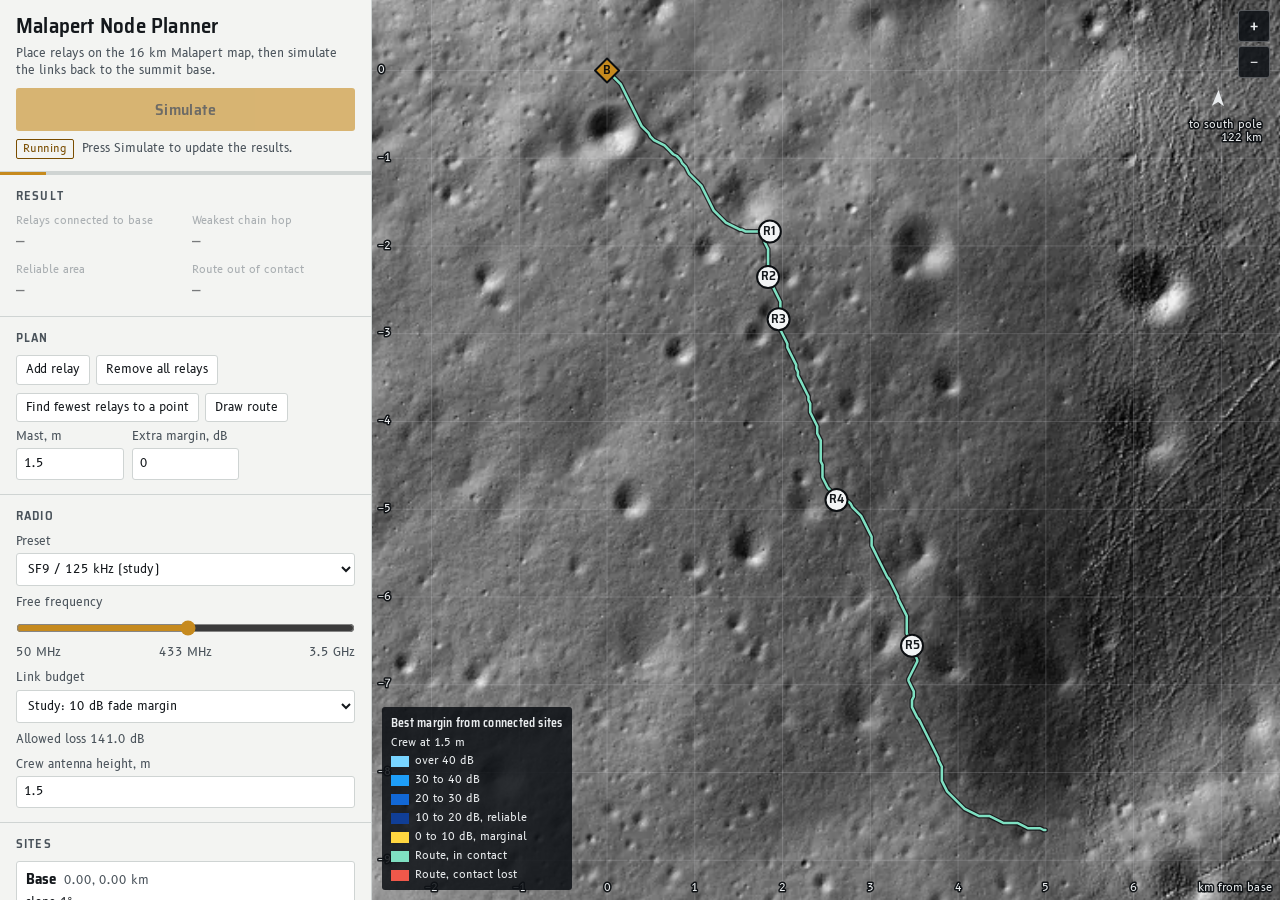
==== routing-website/index.html @ fa1af87f "Add routing website" ====
<!doctype html>
<html lang="en">
<head>
<meta charset="utf-8">
<meta name="viewport" content="width=device-width, initial-scale=1, viewport-fit=cover">
<meta name="description" content="Place radio relays on the 16 km Malapert map and simulate links, coverage and data rate.">
<title>Malapert Node Planner</title>
<link rel="preconnect" href="https://fonts.googleapis.com">
<link rel="preconnect" href="https://fonts.gstatic.com" crossorigin>
<link rel="stylesheet" href="https://fonts.googleapis.com/css2?family=B612:wght@400;700&family=Saira+Semi+Condensed:wght@600;700&display=swap">
<style>
body { margin: 0; }
[hidden] { display: none !important; }
/* Map fills the window; a console rail on the left, or a sheet below it on a phone. Regolith neutrals, Kapton gold for action. */
:root {
  --bg: #e7e9e8; --panel: #f3f4f2; --raised: #ffffff; --ink: #14181c; --ink2: #49525a; --ink3: #6b747c; --rule: #cfd4d3;
  --gold: #8a5a00; --gold-fill: #c68a1e; --on-gold: #15110a; --good: #17693f; --warn: #8f5300; --bad: #b3261e; --stale: #7a4d00;
  --note-ok: #dcebe0; --note-mid: #efe6d0; --note-bad: #f4dcd8;
  --display: "Saira Semi Condensed", "Arial Narrow", "Segoe UI", sans-serif;
  --body: "B612", "Segoe UI", system-ui, sans-serif;
  --mono: "B612", "Segoe UI", system-ui, sans-serif;
}
@media (prefers-color-scheme: dark) {
  :root:not([data-theme="light"]) {
    --bg: #12161a; --panel: #191e23; --raised: #222931; --ink: #e9ecee; --ink2: #b4bcc3; --ink3: #8f98a0; --rule: #333c44;
    --gold: #e6b04a; --gold-fill: #d79a2b; --on-gold: #15110a; --good: #6fce99; --warn: #e9b35a; --bad: #f08a80; --stale: #e6b04a;
    --note-ok: #1f3329; --note-mid: #352c1a; --note-bad: #3c2220; color-scheme: dark;
  }
}
:root[data-theme="dark"] {
  --bg: #12161a; --panel: #191e23; --raised: #222931; --ink: #e9ecee; --ink2: #b4bcc3; --ink3: #8f98a0; --rule: #333c44;
  --gold: #e6b04a; --gold-fill: #d79a2b; --on-gold: #15110a; --good: #6fce99; --warn: #e9b35a; --bad: #f08a80; --stale: #e6b04a;
  --note-ok: #1f3329; --note-mid: #352c1a; --note-bad: #3c2220; color-scheme: dark;
}
html, body { height: 100%; }
body { background: var(--bg); color: var(--ink); font-family: var(--body); font-size: 13.5px; line-height: 1.45; overflow: hidden; }
* { box-sizing: border-box; }
.app { display: grid; grid-template-columns: 372px minmax(0, 1fr); height: 100%; }
.rail { background: var(--panel); border-right: 1px solid var(--rule); display: flex; flex-direction: column; min-height: 0; min-width: 0; }
.mast { padding: 14px 16px 12px; border-bottom: 1px solid var(--rule); display: grid; gap: 8px; }
.mast h1 { font-family: var(--display); font-weight: 600; font-size: 21px; letter-spacing: 0.01em; margin: 0; line-height: 1.1; }
.mast p { margin: 0; color: var(--ink2); font-size: 12px; }
#simulate { background: var(--gold-fill); color: var(--on-gold); border: 0; border-radius: 3px; font: 600 16px var(--display); letter-spacing: 0.03em; padding: 9px 12px; cursor: pointer; min-height: 42px; }
#simulate:disabled { opacity: 0.6; cursor: progress; }
.status { display: flex; gap: 8px; flex-wrap: wrap; align-items: center; font-size: 12px; color: var(--ink2); min-height: 20px; }
.chip { font-family: var(--mono); font-size: 11px; padding: 1px 6px; border-radius: 2px; border: 1px solid currentColor; }
.chip.stale { color: var(--stale); }
.chip.fresh { color: var(--good); }
.bar { height: 3px; background: var(--rule); overflow: hidden; }
.bar i { display: block; height: 100%; width: 0; background: var(--gold-fill); }
.scroll { overflow-y: auto; overflow-x: hidden; min-height: 0; flex: 1; }
section { padding: 12px 16px 14px; border-bottom: 1px solid var(--rule); display: grid; grid-template-columns: minmax(0, 1fr); gap: 8px; min-width: 0; }
h2 { font-family: var(--display); font-weight: 600; font-size: 12.5px; letter-spacing: 0.09em; text-transform: uppercase; color: var(--ink2); margin: 0; }
.caveat { font-size: 12px; background: var(--note-mid); padding: 7px 9px; border-radius: 3px; }
.caveat b { font-family: var(--display); letter-spacing: 0.02em; }
.valid { font-size: 12px; padding: 7px 9px; border-radius: 3px; }
.valid b { font-family: var(--display); letter-spacing: 0.02em; display: block; }
.valid.ok { background: var(--note-ok); } .valid.mid { background: var(--note-mid); } .valid.none { background: var(--note-bad); }
.readouts { display: grid; grid-template-columns: repeat(2, minmax(0, 1fr)); gap: 8px 12px; }
.ro span { display: block; font-size: 11px; color: var(--ink3); }
.ro strong { font-family: var(--mono); font-weight: 400; font-size: 17px; font-variant-numeric: tabular-nums; }
.readouts.dim { opacity: 0.55; }
label.f { display: grid; gap: 3px; font-size: 12px; color: var(--ink2); }
select, input[type="number"] { font: inherit; color: var(--ink); background: var(--raised); border: 1px solid var(--rule); border-radius: 3px; padding: 6px 7px; width: 100%; min-width: 0; }
input[type="range"] { width: 100%; accent-color: var(--gold-fill); margin: 0; }
.rowf { display: flex; justify-content: space-between; gap: 8px; font-family: var(--mono); font-size: 12px; color: var(--ink2); }
.btns { display: flex; gap: 6px; flex-wrap: wrap; }
.btn { font: inherit; font-size: 12px; color: var(--ink); background: var(--raised); border: 1px solid var(--rule); border-radius: 3px; padding: 5px 9px; cursor: pointer; }
.autop { display: grid; gap: 6px; }
.autof { display: grid; grid-template-columns: repeat(3, minmax(0, 1fr)); gap: 8px; align-items: end; }
.btn:disabled { opacity: 0.5; cursor: default; }
.btn[aria-pressed="true"] { border-color: var(--gold); color: var(--gold); font-weight: 700; }
:focus-visible { outline: 2px solid var(--gold); outline-offset: 1px; }
.ov { display: grid; grid-template-columns: repeat(2, minmax(0, 1fr)); gap: 4px 10px; font-size: 12.5px; }
.ov label { display: flex; gap: 6px; align-items: center; cursor: pointer; }
.nodes { display: grid; grid-template-columns: minmax(0, 1fr); gap: 6px; }
.node { border: 1px solid var(--rule); border-radius: 3px; background: var(--raised); padding: 7px 9px; display: grid; grid-template-columns: minmax(0, 1fr); gap: 4px; min-width: 0; }
.node.sel { border-color: var(--gold); }
.node .t { display: flex; align-items: baseline; gap: 8px; flex-wrap: wrap; }
.node .id { font-family: var(--display); font-weight: 700; font-size: 15px; }
.node .pos { font-family: var(--mono); font-size: 11.5px; color: var(--ink2); }
.node .st { font-size: 12px; }
.tag { font-family: var(--mono); font-size: 11.5px; display: block; }
.tag.good { color: var(--good); } .tag.warn { color: var(--warn); } .tag.bad { color: var(--bad); }
.node .ctl { display: grid; grid-template-columns: 74px minmax(0, 1fr); gap: 6px; align-items: center; }
.node .ctl input { padding: 3px 5px; font-family: var(--mono); }
.node .x { display: flex; gap: 6px; justify-content: flex-end; }
.tbl { overflow-x: auto; }
table { border-collapse: collapse; width: 100%; font-size: 12px; font-variant-numeric: tabular-nums; }
th { text-align: left; font-weight: 400; color: var(--ink3); font-size: 11px; padding: 2px 8px 2px 0; border-bottom: 1px solid var(--rule); white-space: nowrap; }
td { padding: 3px 8px 3px 0; border-bottom: 1px solid var(--rule); font-family: var(--mono); white-space: nowrap; }
td.w { white-space: normal; font-family: var(--body); }
details summary { cursor: pointer; font-family: var(--display); font-weight: 600; font-size: 12.5px; letter-spacing: 0.09em; text-transform: uppercase; color: var(--ink2); }
details p, details ul { margin: 6px 0 0; font-size: 12.5px; max-width: 62ch; }
details ul { padding-left: 16px; }
.mapwrap { position: relative; min-width: 0; min-height: 0; background: #0b0e11; overflow: hidden; }
#map { position: absolute; inset: 0; width: 100%; height: 100%; display: block; touch-action: none; cursor: grab; }
.legend { position: absolute; left: calc(10px + env(safe-area-inset-left, 0px)); bottom: calc(10px + env(safe-area-inset-bottom, 0px)); background: rgba(13, 17, 21, 0.86); color: #e9ecee; padding: 7px 9px; border-radius: 3px; font-size: 11px; display: grid; gap: 3px; max-width: min(250px, calc(100% - 20px)); pointer-events: none; }
.legend b { font-family: var(--display); font-weight: 600; font-size: 12px; letter-spacing: 0.02em; }
.legend div { display: flex; align-items: center; gap: 6px; }
.legend i { width: 18px; height: 11px; display: inline-block; flex: none; }
.maptop { position: absolute; right: calc(10px + env(safe-area-inset-right, 0px)); top: calc(10px + env(safe-area-inset-top, 0px)); display: grid; gap: 4px; justify-items: end; }
.maptop button { font: 600 15px var(--mono); width: 32px; height: 32px; background: rgba(13, 17, 21, 0.86); color: #e9ecee; border: 1px solid rgba(233, 236, 238, 0.3); border-radius: 3px; cursor: pointer; }
.read { position: absolute; top: calc(10px + env(safe-area-inset-top, 0px)); left: calc(10px + env(safe-area-inset-left, 0px)); background: rgba(13, 17, 21, 0.86); color: #e9ecee; padding: 4px 8px; border-radius: 3px; font-size: 11.5px; font-variant-numeric: tabular-nums; pointer-events: none; max-width: calc(100% - 70px); }
.hint { position: absolute; left: 50%; transform: translateX(-50%); top: calc(40px + env(safe-area-inset-top, 0px)); background: rgba(13, 17, 21, 0.86); color: #e9ecee; padding: 4px 10px; border-radius: 3px; font-size: 12px; pointer-events: none; max-width: calc(100% - 110px); }
.placing #map { cursor: crosshair; }
.banner { position: absolute; left: 0; right: 0; top: 0; background: rgba(120, 30, 24, 0.95); color: #fff; padding: 10px 14px; font-size: 13px; }
@media (max-width: 820px) {
  .app { grid-template-columns: minmax(0, 1fr); grid-template-rows: minmax(0, 54%) minmax(0, 46%); }
  .mapwrap { grid-row: 1; }
  .rail { grid-row: 2; border-right: 0; border-top: 1px solid var(--rule); overflow-y: auto; display: block; }
  .scroll { overflow: visible; }
  .mast { padding: 10px 16px; }
  .mast h1 { font-size: 18px; }
  .mast p.sub { display: none; }
  .legend { font-size: 10px; max-width: 150px; padding: 5px 7px; gap: 2px; }
  .legend .opt { display: none; }
  .legend b { font-size: 10.5px; }
}
@media (prefers-reduced-motion: reduce) { * { transition: none !important; animation: none !important; } }
</style>
</head>
<body>
<!-- Page markup: console rail and map, assembled into index.html by build_page.py. -->
<div class="app" id="app">
  <aside class="rail" aria-label="Controls and results">
    <div class="mast">
      <h1>Malapert Node Planner</h1>
      <p class="sub">Place relays on the 16 km Malapert map, then simulate the links back to the summit base.</p>
      <button id="simulate" type="button">Simulate</button>
      <div class="status"><span id="chip" class="chip stale">Loading</span><span id="stat">Loading terrain</span></div>
    </div>
    <div class="bar"><i id="prog"></i></div>
    <div class="scroll">
      <section aria-label="Result">
        <h2>Result</h2>
        <div class="readouts" id="rd">
          <div class="ro"><span>Relays connected to base</span><strong id="r-conn">–</strong></div>
          <div class="ro"><span>Weakest chain hop</span><strong id="r-weak">–</strong></div>
          <div class="ro"><span>Reliable area</span><strong id="r-area">–</strong></div>
          <div class="ro"><span>Route out of contact</span><strong id="r-out">–</strong></div>
        </div>
      </section>
      <section aria-label="Plan">
        <h2>Plan</h2>
        <div class="btns">
          <button id="add" class="btn" type="button" aria-pressed="false">Add relay</button>
          <button id="clear" class="btn" type="button">Remove all relays</button>
        </div>
        <div class="autop">
          <div class="btns">
            <button id="auto" class="btn" type="button" aria-pressed="false">Find fewest relays to a point</button>
            <button id="draw" class="btn" type="button" aria-pressed="false">Draw route</button>
            <button id="undo" class="btn" type="button" hidden>Undo point</button>
          </div>
          <div class="autof">
            <label class="f">Mast, m
              <input id="auto-h" type="number" min="0.5" max="30" step="0.5" value="1.5">
            </label>
            <label class="f">Extra margin, dB
              <input id="auto-x" type="number" min="0" max="20" step="1" value="0">
            </label>
          </div>
        </div>
      </section>
      <section aria-label="Radio">
        <h2>Radio</h2>
        <label class="f">Preset
          <select id="preset"></select>
        </label>
        <label class="f" for="freq">Free frequency</label>
        <input id="freq" type="range" min="0" max="1000" step="1" aria-label="Frequency, 50 MHz to 3.5 GHz">
        <div class="rowf"><span>50 MHz</span><span id="freq-v">433 MHz</span><span>3.5 GHz</span></div>
        <label class="f" id="target-wrap" hidden>Rate to hold on the slider
          <select id="target">
            <option value="1758">1.76 kb/s, the SF9 rate</option>
            <option value="10000">10 kb/s</option>
            <option value="100000">100 kb/s</option>
            <option value="1000000">1 Mb/s</option>
          </select>
        </label>
        <label class="f">Link budget
          <select id="budget">
            <option value="10">Study: 10 dB fade margin</option>
            <option value="22.5">Cautious: 22.5 dB fade margin</option>
          </select>
        </label>
        <div class="rowf"><span id="budget-note"></span></div>
        <label class="f">Crew antenna height, m
          <input id="crewh" type="number" min="0.5" max="5" step="0.1" value="1.5">
        </label>
      </section>
      <section aria-label="Sites">
        <h2>Sites</h2>
        <div id="nodes" class="nodes"></div>
      </section>
      <section aria-label="Links">
        <h2>Links</h2>
        <div class="tbl" id="links"></div>
      </section>
      <section aria-label="Map layers">
        <h2>Map layer</h2>
        <div class="ov" role="radiogroup" aria-label="Map layer">
          <label><input type="radio" name="ov" value="coverage" id="ov-cov" checked>Coverage</label>
          <label><input type="radio" name="ov" value="slope" id="ov-slope">Slope</label>
          <label><input type="radio" name="ov" value="winter" id="ov-winter">Winter sun</label>
          <label><input type="radio" name="ov" value="none" id="ov-none">Terrain only</label>
        </div>
        <div class="ov">
          <label><input type="checkbox" id="t-psr">PSRs</label>
          <label><input type="checkbox" id="t-route" checked>Route</label>
        </div>
      </section>
    </div>
  </aside>
  <div class="mapwrap" id="wrap">
    <canvas id="map" role="img" aria-label="Hillshade map of Malapert with radio coverage, relays, links and route"></canvas>
    <div class="legend" id="legend"></div>
    <div class="read" id="read" hidden></div>
    <div class="maptop"><button id="zin" type="button" aria-label="Zoom in">+</button><button id="zout" type="button" aria-label="Zoom out">−</button></div>
    <div class="hint" id="hint" hidden></div>
  </div>
</div>
<script id="engine-src">
// R2 hybrid link model, P.526 chain, radial coverage sweep, mesh and rate functions; runs under Node, in the page and in a Web Worker.
"use strict";
var LL = (function () {
  var C0 = 299792458.0, R_MOON = 1737400.0, EPS_REG = 2.5, TAND_REG = 0.004, EPS0 = 8.8541878128e-12;
  var FINAL = { lmin: 30.0, gap: 200.0, q: 0.5, rmax: 20000.0 };
  var LOG10 = Math.log(10), PI = Math.PI;

  function log10(x) { return Math.log(x) / LOG10; }
  function sigma(f) { return 2 * PI * f * EPS0 * EPS_REG * TAND_REG; }
  function J(v) {
    if (!(v > -0.78)) return 0;
    var a = v - 0.1;
    return 6.9 + 20 * log10(Math.sqrt(a * a + 1) + a);
  }
  function roundEven(x) {
    var r = Math.round(x);
    if (Math.abs(x - Math.trunc(x)) === 0.5 && r % 2 !== 0) r -= 1;
    return r;
  }
  function mapScale(x, y) { var t2 = (x * x + y * y) / (4 * R_MOON * R_MOON); return 1 + t2; }

  // ---- P.526 smooth sphere, sec. 3
  function Params(f) {
    this.f = f; this.lam = C0 / f; this.k = 2 * PI / this.lam; this.sig = sigma(f);
    this.fm = f / 1e6;
    this.ec_re = EPS_REG; this.ec_im = -60 * this.sig * (C0 / f);
    var fm = this.fm, q = 18000 * this.sig / fm;
    this.kfac = Math.pow((EPS_REG - 1) * (EPS_REG - 1) + q * q, -0.25);
    this.ksq = Math.sqrt(EPS_REG * EPS_REG + q * q);
    this.fm13 = Math.cbrt(fm); this.fm23 = this.fm13 * this.fm13;
    this.cache = this.firstTermSetup(R_MOON);
  }
  Params.prototype.firstTermSetup = function (ae) {
    var aek = ae / 1000;
    var KH = 0.36 * Math.pow(aek * this.fm, -1 / 3) * this.kfac;
    var K = KH * this.ksq, K2 = K * K, K4 = K2 * K2;
    var beta = (1 + 1.6 * K2 + 0.67 * K4) / (1 + 4.5 * K2 + 1.53 * K4);
    return { beta: beta, Gmin: 2 + 20 * log10(K), Xf: 2.188 * beta * this.fm13 * Math.pow(aek, -2 / 3), Yf: 9.575e-3 * beta * this.fm23 * Math.pow(aek, -1 / 3) };
  };
  function firstTerm(c, d, h1, h2) {
    var X = c.Xf * (d / 1000);
    var F = X >= 1.6 ? 11 + 10 * log10(X) - 17.6 * X : -20 * log10(X) - 5.6488 * Math.pow(X, 1.425);
    return F + Gh(c, h1) + Gh(c, h2);
  }
  function Gh(c, h) {
    var B = c.beta * (c.Yf * h), g;
    if (B > 2) { var q = Math.max(B - 1.1, 1e-9); g = 17.6 * Math.sqrt(q) - 5 * log10(q) - 8; }
    else g = 20 * log10(B + 0.1 * B * B * B);
    return g > c.Gmin ? g : c.Gmin;
  }
  function sphEarth(p, d, h1, h2) {
    var ae = R_MOON, s1 = Math.sqrt(h1), s2 = Math.sqrt(h2);
    var dlos = Math.sqrt(2 * ae) * (s1 + s2);
    if (d >= dlos) return -firstTerm(p.cache, d, h1, h2);
    var c = (h1 - h2) / (h1 + h2), m = d * d / (4 * ae * (h1 + h2));
    var arg = 1.5 * c * Math.sqrt(3 * m / ((m + 1) * (m + 1) * (m + 1)));
    arg = arg < -1 ? -1 : arg > 1 ? 1 : arg;
    var b = 2 * Math.sqrt((m + 1) / (3 * m)) * Math.cos(PI / 3 + Math.acos(arg) / 3);
    var d1 = d / 2 * (1 + b), d2 = d - d1;
    var hc = ((h1 - d1 * d1 / (2 * ae)) * d2 + (h2 - d2 * d2 / (2 * ae)) * d1) / d;
    var hreq = 0.552 * Math.sqrt(Math.max(d1 * d2, 0) * p.lam / d);
    if (hc > hreq) return 0;
    var q = d / (s1 + s2), aem = 0.5 * q * q;
    var Ah = -firstTerm(p.firstTermSetup(aem), d, h1, h2);
    return Ah < 0 ? 0 : (1 - hc / hreq) * Ah;
  }

  function corrected(Luc, D) { return Luc + (1 - Math.exp(-Luc / 6)) * (10 + 0.02 * D / 1000); }

  // ---- P.526 sec. 4.5 on a single uniformly spaced profile (exact port)
  var bull = { los: false, vmax: 0, itim: 0, irim: 0, Stim: 0, Srim: 0, db: 0, vb: 0, Luc: 0, Lb: 0 };
  function bullington(z, N, D, hts, hrs, lam, ae) {
    var st = D / (N - 1), Stim = -Infinity, Srim = -Infinity, vmax = -Infinity, itim = 1, irim = 1;
    var i2ae = 1 / (2 * ae), rc = 2 * D / lam, ihD = 1 / D;
    for (var i = 1; i < N - 1; i++) {
      var d = i * st, dr = D - d, ze = z[i] + d * dr * i2ae;
      var a = (ze - hts) / d; if (a > Stim) { Stim = a; itim = i; }
      var b = (ze - hrs) / dr; if (b > Srim) { Srim = b; irim = i; }
      var hl = (hts * dr + hrs * d) * ihD;
      var v = (ze - hl) * Math.sqrt(rc / (d * dr)); if (v > vmax) vmax = v;
    }
    var Str = (hrs - hts) / D, los = Stim < Str;
    var den = los ? 1 : Math.max(Stim + Srim, 1e-12);
    var db = (hrs - hts + Srim * D) / den;
    db = db < 1e-3 ? 1e-3 : db > D - 1e-3 ? D - 1e-3 : db;
    var vb = (hts + Stim * db - (hts * (D - db) + hrs * db) / D) * Math.sqrt(2 * D / (lam * db * (D - db)));
    var Luc = los ? J(vmax) : J(vb);
    bull.los = los; bull.vmax = vmax; bull.itim = itim; bull.irim = irim; bull.Stim = Stim; bull.Srim = Srim; bull.db = db; bull.vb = vb; bull.Luc = Luc; bull.Lb = corrected(Luc, D);
    return bull;
  }

  var zero = new Float64Array(0);
  function p526(z, N, D, h_tx, h_rx, p) {
    var hts = z[0] + h_tx, hrs = z[N - 1] + h_rx, st = D / (N - 1), lam = p.lam;
    var b0 = bullington(z, N, D, hts, hrs, lam, R_MOON);
    var Lba = b0.Lb, los = b0.los, vmax = b0.vmax, itim = b0.itim, irim = b0.irim, Stim = b0.Stim, Srim = b0.Srim, db = b0.db, vb = b0.vb, Luc = b0.Luc;
    var v1 = 0, v2 = 0, hobs = -Infinity, aobt = -Infinity, aobr = -Infinity;
    for (var i = 0; i < N - 1; i++) {
      var d0 = i * st, d1 = (i + 1) * st, dd = d1 - d0;
      v1 += dd * (z[i + 1] + z[i]);
      v2 += dd * (z[i + 1] * (2 * d1 + d0) + z[i] * (d1 + 2 * d0));
    }
    var hstip = (2 * v1 * D - v2) / (D * D), hsrip = (v2 - v1 * D) / (D * D);
    for (i = 1; i < N - 1; i++) {
      var d = i * st, h = z[i] - (hts * (D - d) + hrs * d) / D;
      if (h > hobs) hobs = h;
      if (h / d > aobt) aobt = h / d;
      if (h / (D - d) > aobr) aobr = h / (D - d);
    }
    var pos = hobs > 0, den = pos ? aobt + aobr : 1;
    var hstp = pos ? hstip - hobs * aobt / den : hstip, hsrp = pos ? hsrip - hobs * aobr / den : hsrip;
    var hst = Math.min(hstp, z[0]), hsr = Math.min(hsrp, z[N - 1]), htse = hts - hst, hrse = hrs - hsr;
    if (zero.length < N) zero = new Float64Array(N * 2);
    var Lbs = bullington(zero, N, D, htse, hrse, lam, R_MOON).Lb;
    var Lsph = sphEarth(p, D, htse, hrse);
    var Ld = Lba + Math.max(Lsph - Lbs, 0);
    var rng = Math.sqrt(D * D + (hrs - hts) * (hrs - hts));
    var fspl = 20 * log10(4 * PI * rng / lam);
    return { Ld: Ld, Lba: Lba, fspl: fspl, los: los, vmax: vmax, itim: itim, irim: irim, Stim: Stim, Srim: Srim, db: db, vb: vb, Luc: Luc, hts: hts, hrs: hrs, L: fspl + Ld };
  }

  // ---- hybrid terms
  function Tmn(m, n) {
    var mn = m * n, sm = Math.sqrt(m > 0 ? m : 0), m15 = m * sm, m2 = m * m;
    if (mn <= 4) return 7.2 * sm - (2 - 12.5 * n) * m + 3.6 * m15 - 0.8 * m2;
    return -6 - 20 * log10(Math.max(mn, 1e-30)) + 7.2 * sm - (2 - 17 * n) * m + 3.6 * m15 - 0.8 * m2;
  }
  function runT(th0, R0, dc, D, lam, dth, rmax) {
    var th = th0 + dth;
    if (th <= 0) return 0;
    var d1 = dc > 1 ? dc : 1, d2 = D - dc > 1 ? D - dc : 1, R = R0 < rmax ? R0 : rmax;
    var k3 = Math.cbrt(PI * R / lam), m = R * (d1 + d2) / (d1 * d2) / k3, n = th * k3 / m;
    var t = Tmn(m, n);
    return t > 0 ? t : 0;
  }
  function gammaWeighted(p, psi, phi, sinc, w) {
    var s = Math.sin(psi), co = Math.cos(psi), ar = p.ec_re - co * co, ai = p.ec_im;
    var mag = Math.sqrt(Math.sqrt(ar * ar + ai * ai)), ang = Math.atan2(ai, ar) / 2;
    var rr = mag * Math.cos(ang), ri = mag * Math.sin(ang), er = p.ec_re * s, ei = p.ec_im * s;
    var nr = er - rr, ni = ei - ri, dr = er + rr, di = ei + ri, dn = dr * dr + di * di;
    var gr = (nr * dr + ni * di) / dn * w, gi = (ni * dr - nr * di) / dn * w;
    var P = 1 + gr * gr + gi * gi + 2 * (gr * Math.cos(phi) + gi * Math.sin(phi)) * sinc;
    return -10 * log10(P > 1e-20 ? P : 1e-20);
  }
  function solve3c2(a, b) {
    var m = [a[0], a[1], a[2], b[0], a[3], a[4], a[5], b[1], a[6], a[7], a[8], b[2]];
    for (var c = 0; c < 3; c++) {
      var pv = c, mx = Math.abs(m[c * 4 + c]);
      for (var r = c + 1; r < 3; r++) { var q = Math.abs(m[r * 4 + c]); if (q > mx) { mx = q; pv = r; } }
      if (pv !== c) for (var j = 0; j < 4; j++) { var tmp = m[c * 4 + j]; m[c * 4 + j] = m[pv * 4 + j]; m[pv * 4 + j] = tmp; }
      for (r = c + 1; r < 3; r++) {
        var fac = m[r * 4 + c] / m[c * 4 + c];
        for (j = c; j < 4; j++) m[r * 4 + j] -= fac * m[c * 4 + j];
      }
    }
    return m[2 * 4 + 3] / m[2 * 4 + 2];
  }
  function parabolaRadius(ze, st, i0, i1) {
    if (i1 - i0 < 2) return Infinity;
    var n = i1 - i0 + 1, mid = 0.5 * (i0 + i1), S2 = 0, S4 = 0, y0 = 0, y2 = 0;
    for (var i = i0; i <= i1; i++) { var x = i - mid, x2 = x * x; S2 += x2; S4 += x2 * x2; y0 += ze[i]; y2 += ze[i] * x2; }
    var c2 = (n * y2 - S2 * y0) / (n * S4 - S2 * S2) / (st * st);
    return c2 < 0 ? -1 / (2 * c2) : Infinity;
  }
  function foregroundFit(ze, st, i0, i1) {
    var n = i1 - i0 + 1, sx = 0, sxx = 0, sy = 0, sxy = 0;
    for (var i = i0; i <= i1; i++) { var x = i * st; sx += x; sxx += x * x; sy += ze[i]; sxy += ze[i] * x; }
    var den = n * sxx - sx * sx, ok = n >= 2 && Math.abs(den) > 1e-9;
    var slope = ok ? (n * sxy - sx * sy) / den : 0;
    return { slope: slope, icpt: (sy - slope * sx) / Math.max(n, 1) };
  }

  var buf = { ze: new Float64Array(0), yy: new Float64Array(0), hs: new Int32Array(0), runs: [] };
  function ensure(N) {
    if (buf.ze.length < N) { buf.ze = new Float64Array(N * 2); buf.yy = new Float64Array(N * 2); buf.hs = new Int32Array(N * 2); }
  }

  // Full model on one profile: z has N uniformly spaced samples including both ends, D is the true path length.
  function hybridProfile(z, N, D, ht, hr, p, off) {
    var o = FINAL, c = p526(z, N, D, ht, hr, p), lam = p.lam;
    var res = { L: c.L, L526: c.L, fspl: c.fspl, los: c.los, theta: c.los ? 0 : c.Stim + c.Srim, T: 0, A_tx: 0, A_rx: 0, nrun: 0, A_obs: c.Luc };
    if (off || c.los) return res;
    ensure(N);
    var st = D / (N - 1), ze = buf.ze, yy = buf.yy, hs = buf.hs, hts = c.hts, hrs = c.hrs, i;
    for (i = 0; i < N; i++) { var d = i * st; ze[i] = z[i] + d * (D - d) / (2 * R_MOON); yy[i] = ze[i]; }
    yy[0] = hts; yy[N - 1] = hrs;
    var h = 0;
    for (i = 0; i < N; i++) {
      while (h >= 2) {
        var a = hs[h - 2], b = hs[h - 1];
        if ((b - a) * (yy[i] - yy[a]) - (yy[b] - yy[a]) * (i - a) >= 0) h--; else break;
      }
      hs[h++] = i;
    }
    var runs = [];
    if (h > 2) {
      var ni = h - 2, cur = -1, thSum = 0, ib = -1;
      for (var j = 1; j <= ni; j++) {
        var s0 = (yy[hs[j]] - yy[hs[j - 1]]) / ((hs[j] - hs[j - 1]) * st), s1 = (yy[hs[j + 1]] - yy[hs[j]]) / ((hs[j + 1] - hs[j]) * st), turn = s0 - s1;
        if (cur >= 0 && (hs[j] - hs[j - 1]) * st <= o.gap) { thSum += turn; ib = hs[j]; }
        else { if (cur >= 0) runs.push(makeRun(cur, ib, thSum, st, ze, N, o)); cur = hs[j]; ib = hs[j]; thSum = turn; }
      }
      runs.push(makeRun(cur, ib, thSum, st, ze, N, o));
    }
    var T = 0;
    for (i = 0; i < runs.length; i++) T += runT(runs[i].th, runs[i].R, runs[i].dc, D, lam, 0, o.rmax);
    var Aknife = J(c.vb), Aobs = Aknife + T, th = c.Stim + c.Srim;
    var sides = [0, 0];
    for (var sd = 0; sd < 2; sd++) {
      var ih = sd === 0 ? c.itim : c.irim, ant = sd === 0 ? hts : hrs;
      var ag = sd === 0 ? Math.max(ih * st, 1) : Math.max(D - ih * st, 1);
      var fit = sd === 0 ? foregroundFit(ze, st, 0, ih) : foregroundFit(ze, st, ih, N - 1);
      var lterm = fit.icpt + fit.slope * (sd === 0 ? 0 : D), lhor = fit.icpt + fit.slope * (ih * st);
      var hp = Math.max(ant - lterm, 0.05), he = ze[ih] - lhor, dth = 2 * hp / ag, psi = Math.max((hp + he) / ag, 0);
      var Ai = Aobs, Radj = Infinity;
      var sc = th > 0 ? (th + dth) / Math.max(th, 1e-12) : 1;
      if (runs.length) {
        var r0 = sd === 0 ? runs[0] : runs[runs.length - 1];
        Ai = Aobs + (J(c.vb * sc) - Aknife) + runT(r0.th, r0.R, r0.dc, D, lam, dth, o.rmax) - runT(r0.th, r0.R, r0.dc, D, lam, 0, o.rmax);
        Radj = r0.R;
      }
      var r = Math.pow(10, -(Ai - Aobs) / 20);
      var Rf = sd === 0 ? parabolaRadius(ze, st, 0, ih) : parabolaRadius(ze, st, ih, N - 1);
      var wgt = isFinite(Radj) ? Math.min(Math.max(1 - Radj / Rf, 0), 1) : 1;
      var phi = p.k * 2 * hp * Math.max(he, 0) / ag, qa = o.q * phi, sinc = qa > 1e-9 ? Math.sin(qa) / qa : 1;
      sides[sd] = th > 0 ? gammaWeighted(p, psi, phi, sinc, r * wgt) : 0;
    }
    var L = Math.max(c.L, c.fspl + Aobs + sides[0] + sides[1]);
    res.L = L; res.T = T; res.A_tx = sides[0]; res.A_rx = sides[1]; res.nrun = runs.length; res.A_obs = Aobs;
    return res;
  }
  function makeRun(i0, i1, th, st, ze, N, o) {
    var ln = (i1 - i0) * st, R = Math.max(ln, o.lmin) / Math.max(th, 1e-12);
    if (ln < o.lmin) {
      var ic = (i0 + i1) >> 1, nw = Math.max(1, roundEven(0.5 * 2 * o.lmin / st));
      var Rf = parabolaRadius(ze, st, Math.max(ic - nw, 0), Math.min(ic + nw, N - 1));
      if (Rf < R) R = Rf;
    }
    return { th: th, R: R, dc: 0.5 * (i0 + i1) * st };
  }

  // ---- terrain
  function Terrain(z, nr, nc, x0, ytop, cell, bx, by, rdisk) {
    this.z = z; this.nr = nr; this.nc = nc; this.x0 = x0; this.ytop = ytop; this.cell = cell; this.bx = bx; this.by = by; this.rdisk = rdisk;
  }
  Terrain.prototype.sample = function (x, y) {
    var c = (x - this.x0) / this.cell, r = (this.ytop - y) / this.cell, nc = this.nc, nr = this.nr;
    var c0 = Math.floor(c), r0 = Math.floor(r);
    c0 = c0 < 0 ? 0 : c0 > nc - 2 ? nc - 2 : c0; r0 = r0 < 0 ? 0 : r0 > nr - 2 ? nr - 2 : r0;
    var fc = c - c0, fr = r - r0, z = this.z, i = r0 * nc + c0;
    var top = (1 - fc) * z[i] + fc * z[i + 1], bot = (1 - fc) * z[i + nc] + fc * z[i + nc + 1];
    return (1 - fr) * top + fr * bot;
  };
  Terrain.prototype.profile = function (sx, sy, tx, ty, step) {
    var dm = Math.hypot(tx - sx, ty - sy), N = Math.max(3, Math.ceil(dm / step) + 1), z = new Float64Array(N);
    for (var i = 0; i < N; i++) { var t = i / (N - 1); z[i] = this.sample(sx + (tx - sx) * t, sy + (ty - sy) * t); }
    return { z: z, N: N, D: dm / mapScale((sx + tx) / 2, (sy + ty) / 2) };
  };
  function linkLoss(ter, sx, sy, tx, ty, ht, hr, p, off) {
    var dm = Math.hypot(tx - sx, ty - sy);
    if (dm < 1) return { L: 0, L526: 0, los: true, D: dm, theta: 0 };
    var q = ter.profile(sx, sy, tx, ty, ter.cell), r = hybridProfile(q.z, q.N, q.D, ht, hr, p, off);
    r.D = q.D;
    return r;
  }

  // ---- radial sweep: one source, every sample of a radial as a target, reusing hulls and prefix sums along the radial
  function Sweep(cap) {
    this.cap = 0; this.grow(cap || 2048);
  }
  Sweep.prototype.grow = function (n) {
    this.cap = n;
    var F = Float64Array, I = Int32Array;
    this.z = new F(n); this.y = new F(n); this.A = new F(n); this.B = new F(n);
    this.p0 = new F(n + 1); this.p1 = new F(n + 1); this.p2 = new F(n + 1); this.amax = new F(n);
    this.S = new I(n); this.sl = new F(n); this.cum = new F(n); this.rs = new I(n);
    this.U = new I(n); this.Rc = new F(n);
    this.runTh = new F(256); this.runR = new F(256); this.runDc = new F(256);
  };
  Sweep.prototype.fgLine = function (i0, i1) {
    var n = i1 - i0 + 1, y = this.y, s1, s2, sy, sxy;
    if (n <= 48) {
      sy = 0; sxy = 0; s1 = 0; s2 = 0;
      for (var i = i0; i <= i1; i++) { var x = i - i0; sy += y[i]; sxy += y[i] * x; s1 += x; s2 += x * x; }
    } else {
      s1 = n * (n - 1) / 2; s2 = (n - 1) * n * (2 * n - 1) / 6;
      sy = this.p0[i1 + 1] - this.p0[i0] + n * this.yref;
      var q1 = this.p1[i1 + 1] - this.p1[i0];
      sxy = q1 - i0 * (this.p0[i1 + 1] - this.p0[i0]) + this.yref * s1;
    }
    var den = n * s2 - s1 * s1, b = (n * sxy - s1 * sy) / den;
    this.fa = (sy - b * s1) / n - b * i0; this.fb = b;
  };
  Sweep.prototype.fgRadius = function (i0, i1, st) {
    if (i1 - i0 < 2) return Infinity;
    var n = i1 - i0 + 1, y = this.y, mid = 0.5 * (i0 + i1), v;
    var S2 = n * (n * n - 1) / 12, S4 = n * (n * n - 1) * (3 * n * n - 7) / 240;
    if (n <= 48) {
      var a = 0, b = 0;
      for (var i = i0; i <= i1; i++) { var x = i - mid; a += y[i]; b += y[i] * x * x; }
      v = n * b - S2 * a;
    } else {
      var s0 = this.p0[i1 + 1] - this.p0[i0], s1 = this.p1[i1 + 1] - this.p1[i0], s2 = this.p2[i1 + 1] - this.p2[i0];
      v = n * (s2 - 2 * mid * s1 + mid * mid * s0) - S2 * s0;
    }
    var c2 = v / (n * S4 - S2 * S2) / (st * st);
    return c2 < 0 ? -1 / (2 * c2) : Infinity;
  };
  Sweep.prototype.run = function (ter, sx, sy, sinA, cosA, ht, hr, ds, n, p, lossCut, out) {
    if (n + 2 > this.cap) this.grow(Math.ceil(n * 1.5) + 2);
    var ae = R_MOON, i2ae = 1 / (2 * ae), lam = p.lam, o = FINAL, gap = o.gap, lmin = o.lmin, rmax = o.rmax;
    var z = this.z, y = this.y, A = this.A, B = this.B, p0 = this.p0, p1 = this.p1, p2 = this.p2, amax = this.amax;
    var S = this.S, sl = this.sl, cum = this.cum, rs = this.rs, U = this.U, Rc = this.Rc, runTh = this.runTh, runR = this.runR, runDc = this.runDc;
    var i, k;
    for (i = 0; i <= n; i++) z[i] = ter.sample(sx + i * ds * sinA, sy + i * ds * cosA);
    var mx = sx + n * ds * sinA / 2, my = sy + n * ds * cosA / 2, st0 = ds / mapScale(mx, my), hts = z[0] + ht, yref = z[0];
    var nw = Math.max(1, roundEven(lmin / st0));
    this.yref = yref;
    A[0] = 0; B[0] = 0; p0[0] = 0; p1[0] = 0; p2[0] = 0;
    for (i = 0; i <= n; i++) {
      var di = i * st0, yi = z[i] - di * di * i2ae, dy = yi - yref;
      y[i] = yi; Rc[i] = NaN;
      p0[i + 1] = p0[i] + dy; p1[i + 1] = p1[i] + dy * i; p2[i + 1] = p2[i] + dy * i * i;
      if (i < n) {
        A[i + 1] = A[i] + z[i + 1] + z[i];
        B[i + 1] = B[i] + z[i + 1] * (3 * i + 2) + z[i] * (3 * i + 1);
      }
    }
    amax[1] = -Infinity;
    var top = 0, utop = 0;
    S[0] = 0; rs[0] = 0; cum[0] = 0; sl[0] = 0;
    var yr0 = hts;
    for (k = 2; k <= n; k++) {
      // push terrain sample k - 1 onto both hulls
      var q = k - 1, yq = y[q];
      while (top >= 1) {
        var aa = S[top - 1], yaa = aa === 0 ? yr0 : y[aa], bb = S[top], ybb = bb === 0 ? yr0 : y[bb];
        if ((bb - aa) * (yq - yaa) - (ybb - yaa) * (q - aa) >= 0) top--; else break;
      }
      top++; S[top] = q;
      var pv = S[top - 1], ypv = pv === 0 ? yr0 : y[pv];
      sl[top] = (yq - ypv) / ((q - pv) * st0);
      if (top === 1) { cum[1] = 0; rs[1] = 1; }
      else {
        cum[top] = cum[top - 1] + (sl[top - 1] - sl[top]);
        rs[top] = (q - pv) * st0 <= gap ? rs[top - 1] : top;
      }
      var zq = z[q];
      while (utop >= 2) {
        var u1 = U[utop - 2], u2 = U[utop - 1];
        if ((u2 - u1) * (zq - z[u1]) - (z[u2] - z[u1]) * (q - u1) >= 0) utop--; else break;
      }
      U[utop++] = q;
      var aval = (zq - hts) / q;
      amax[k] = k === 2 ? aval : (aval > amax[k - 1] ? aval : amax[k - 1]);

      // target k
      var hrs = z[k] + hr, sc = 1 + ((sx + (k * ds * sinA) / 2) * (sx + (k * ds * sinA) / 2) + (sy + (k * ds * cosA) / 2) * (sy + (k * ds * cosA) / 2)) / (4 * ae * ae);
      var D = k * ds / sc, st = D / k, yT = y[k] + hr;
      var lo = 0, hi = top;
      while (lo < hi) {
        var mid = (lo + hi + 1) >> 1, p1i = S[mid - 1], p2i = S[mid];
        var y1 = p1i === 0 ? yr0 : y[p1i], y2 = p2i === 0 ? yr0 : y[p2i];
        if ((p2i - p1i) * (yT - y1) - (y2 - y1) * (k - p1i) >= 0) hi = mid - 1; else lo = mid;
      }
      var t = lo, los = t === 0;
      var rng = Math.sqrt(D * D + (hrs - hts) * (hrs - hts)), fspl = 20 * log10(4 * PI * rng / lam);
      var Stim = 0, Srim = 0, vb = 0, Luc, it = 0, ir = 0, th = 0, T = 0, Lhyb = 0, nruns = 0, Aobs = 0;
      if (!los) {
        it = S[1]; ir = S[t];
        var dit = it * st, dir = ir * st;
        Stim = (y[it] - hts) / dit + D * i2ae;
        Srim = (y[ir] + dir * D * i2ae - hrs) / (D - dir);
        th = Stim + Srim;
        var den = th > 1e-12 ? th : 1e-12;
        var db = (hrs - hts + Srim * D) / den;
        db = db < 1e-3 ? 1e-3 : db > D - 1e-3 ? D - 1e-3 : db;
        vb = (hts + Stim * db - (hts * (D - db) + hrs * db) / D) * Math.sqrt(2 * D / (lam * db * (D - db)));
        Luc = J(vb);
        if (fspl + Luc - 14 > lossCut) { out[k] = Infinity; continue; }
        // runs on the string, last to first
        var sT = (yT - y[ir]) / ((k - ir) * st0);
        var e = t, turnEnd = sl[t] - sT;
        while (e >= 1) {
          var s = rs[e], thr = cum[e] - cum[s] + (e === t ? turnEnd : (sl[e] - sl[e + 1]));
          var i0 = S[s], i1 = S[e], ln = (i1 - i0) * st, R = (ln > lmin ? ln : lmin) / (thr > 1e-12 ? thr : 1e-12);
          if (ln < lmin) {
            var ic = (i0 + i1) >> 1, Rf;
            if (ic + nw <= k && ic - nw >= 0 && Rc[ic] === Rc[ic]) Rf = Rc[ic];
            else {
              Rf = this.fgRadius(Math.max(ic - nw, 0), Math.min(ic + nw, k), st0);
              if (ic + nw <= k && ic - nw >= 0) Rc[ic] = Rf;
            }
            if (Rf < R) R = Rf;
          }
          var dc = 0.5 * (i0 + i1) * st;
          if (nruns >= runTh.length) { var g = nruns * 2; runTh = this.runTh = copyF(runTh, g); runR = this.runR = copyF(runR, g); runDc = this.runDc = copyF(runDc, g); }
          runTh[nruns] = thr; runR[nruns] = R; runDc[nruns] = dc; nruns++;
          T += runT(thr, R, dc, D, lam, 0, rmax);
          e = s - 1;
        }
        Aobs = Luc + T;
        if (fspl + Aobs - 14 > lossCut) { out[k] = Infinity; continue; }
        // terminal terms
        Lhyb = fspl + Aobs;
        for (var sd = 0; sd < 2; sd++) {
          var ih = sd === 0 ? it : ir, ag, hp, he, Rfg, ri = sd === 0 ? nruns - 1 : 0;
          if (sd === 0) {
            this.fgLine(0, ih);
            ag = ih * st; ag = ag > 1 ? ag : 1;
            hp = hts - this.fa; he = y[ih] - (this.fa + this.fb * ih);
            Rfg = this.fgRadius(0, ih, st);
          } else {
            this.fgLine(ih, k);
            ag = D - ih * st; ag = ag > 1 ? ag : 1;
            hp = (y[k] + hr) - (this.fa + this.fb * k); he = y[ih] - (this.fa + this.fb * ih);
            Rfg = this.fgRadius(ih, k, st);
          }
          hp = hp > 0.05 ? hp : 0.05;
          var dth = 2 * hp / ag, psi = (hp + he) / ag; psi = psi > 0 ? psi : 0;
          var scl = th > 0 ? (th + dth) / (th > 1e-12 ? th : 1e-12) : 1;
          var T0 = runT(runTh[ri], runR[ri], runDc[ri], D, lam, 0, rmax), Td = runT(runTh[ri], runR[ri], runDc[ri], D, lam, dth, rmax);
          var Ai = Aobs + (J(vb * scl) - Luc) + Td - T0;
          var r = Math.pow(10, -(Ai - Aobs) / 20);
          var Radj = runR[ri], wgt = 1 - Radj / Rfg; wgt = wgt < 0 ? 0 : wgt > 1 ? 1 : wgt;
          var phi = p.k * 2 * hp * (he > 0 ? he : 0) / ag, qa = 0.5 * phi, sinc = qa > 1e-9 ? Math.sin(qa) / qa : 1;
          if (th > 0) Lhyb += gammaWeighted(p, psi, phi, sinc, r * wgt);
        }
      } else {
        // line of sight: Bullington's largest nu over the interior
        var vmax = -Infinity, rc = 2 * D / lam, ihD = 1 / D;
        for (i = 1; i < k; i++) {
          var d = i * st, dr = D - d;
          var ze = y[i] + d * D * i2ae, hl = (hts * dr + hrs * d) * ihD;
          var v = (ze - hl) * Math.sqrt(rc / (d * dr));
          if (v > vmax) vmax = v;
        }
        Luc = J(vmax);
      }
      var Lba = corrected(Luc, D);
      // effective smooth sphere
      var slopeIdx = (hrs - hts) / k;
      var ul = 0, uh = utop - 1;
      while (ul < uh) {
        var um = (ul + uh) >> 1;
        if ((z[U[um + 1]] - z[U[um]]) / (U[um + 1] - U[um]) > slopeIdx) ul = um + 1; else uh = um;
      }
      var ub = U[ul], hobs = z[ub] - (hts + slopeIdx * ub);
      var tl = 0, th2 = utop - 1;
      while (tl < th2) {
        var tm = (tl + th2) >> 1, ua = U[tm], ub2 = U[tm + 1];
        if ((z[ua] - hrs) / (k - ua) < (z[ub2] - hrs) / (k - ub2)) tl = tm + 1; else th2 = tm;
      }
      var ur = U[tl];
      var aobr = (z[ur] - hrs) / ((k - ur) * st) + (hrs - hts) / D;
      var aobt = amax[k] / st - (hrs - hts) / D;
      var hstip = (2 * A[k] * k - B[k]) / (k * k), hsrip = (B[k] - A[k] * k) / (k * k);
      var hstp = hstip, hsrp = hsrip;
      if (hobs > 0) { var dn = aobt + aobr; hstp = hstip - hobs * aobt / dn; hsrp = hsrip - hobs * aobr / dn; }
      var hst = hstp < z[0] ? hstp : z[0], hsr = hsrp < z[k] ? hsrp : z[k];
      var htse = hts - hst, hrse = hrs - hsr;
      var Lsph = sphEarth(p, D, htse, hrse), Ld = Lba;
      if (Lsph > 0) {
        var Lbs = smoothBull(k, st, D, htse, hrse, lam);
        if (Lsph > Lbs) Ld = Lba + Lsph - Lbs;
      }
      var L526 = fspl + Ld;
      out[k] = !los && Lhyb > L526 ? Lhyb : L526;
    }
    if (n >= 2) out[1] = out[2];
    out[0] = 0;
  };
  function copyF(a, n) { var b = new Float64Array(n); b.set(a); return b; }
  function smoothBull(k, st, D, h1, h2, lam) {
    var ae = R_MOON, i2ae = 1 / (2 * ae), Stim, Srim;
    var f = function (i) { var d = i * st; return (D - d) * i2ae - h1 / d; };
    var g = function (i) { var d = i * st; return d * i2ae - h2 / (D - d); };
    var cs = Math.floor(Math.sqrt(2 * ae * h1) / st);
    var a = cs < 1 ? 1 : cs > k - 1 ? k - 1 : cs, b = cs + 1 < 1 ? 1 : cs + 1 > k - 1 ? k - 1 : cs + 1;
    Stim = Math.max(f(a), f(b));
    var cr = k - Math.floor(Math.sqrt(2 * ae * h2) / st);
    a = cr < 1 ? 1 : cr > k - 1 ? k - 1 : cr; b = cr - 1 < 1 ? 1 : cr - 1 > k - 1 ? k - 1 : cr - 1;
    Srim = Math.max(g(a), g(b));
    var Str = (h2 - h1) / D, Luc;
    if (Stim < Str) {
      var rc = 2 * D / lam, ihD = 1 / D;
      var v = function (i) { var d = i * st, dr = D - d; return (d * dr * i2ae - (h1 * dr + h2 * d) * ihD) * Math.sqrt(rc / (d * dr)); };
      var lo = 1, hi = k - 1;
      while (hi - lo > 2) {
        var m1 = lo + ((hi - lo) / 3 | 0), m2 = hi - ((hi - lo) / 3 | 0);
        if (v(m1) < v(m2)) lo = m1; else hi = m2;
      }
      var vm = -Infinity;
      for (var i = lo; i <= hi; i++) { var w = v(i); if (w > vm) vm = w; }
      Luc = J(vm);
    } else {
      var den = Math.max(Stim + Srim, 1e-12), db = (h2 - h1 + Srim * D) / den;
      db = db < 1e-3 ? 1e-3 : db > D - 1e-3 ? D - 1e-3 : db;
      Luc = J((h1 + Stim * db - (h1 * (D - db) + h2 * db) / D) * Math.sqrt(2 * D / (lam * db * (D - db))));
    }
    return corrected(Luc, D);
  }

  // Number of samples along a radial before it leaves the disk.
  function radialEnd(ter, sx, sy, sinA, cosA, ds) {
    var ox = sx - ter.bx, oy = sy - ter.by, b = ox * sinA + oy * cosA, c = ox * ox + oy * oy - ter.rdisk * ter.rdisk;
    var disc = b * b - c;
    if (disc <= 0) return 2;
    return Math.max(2, Math.floor((-b + Math.sqrt(disc)) / ds));
  }

  // One block of radials for a node; returns per-radial sample counts and losses.
  function coverageBlock(ter, sw, job, p) {
    var nAz = job.nAz, ds = job.ds, a0 = job.a0, a1 = job.a1, maxN = job.maxN, sx = job.x, sy = job.y;
    var out = new Float32Array((a1 - a0) * (maxN + 1)), line = new Float64Array(maxN + 1), counts = new Int32Array(a1 - a0);
    for (var a = a0; a < a1; a++) {
      var az = 2 * PI * a / nAz, sn = Math.sin(az), cs = Math.cos(az), n = Math.min(radialEnd(ter, sx, sy, sn, cs, ds), maxN);
      sw.run(ter, sx, sy, sn, cs, job.ht, job.hr, ds, n, p, job.lossCut, line);
      counts[a - a0] = n;
      var base = (a - a0) * (maxN + 1);
      for (var i = 0; i <= n; i++) out[base + i] = line[i];
    }
    return { out: out, counts: counts };
  }

  // Polar losses to a raster of best-so-far loss on the map grid, nearest radial and sample.
  function rasterize(polar, counts, nAz, maxN, ds, sx, sy, grid, into) {
    var w = grid.w, h = grid.h, x0 = grid.x0, ytop = grid.ytop, cell = grid.cell, mask = grid.mask, tw = nAz / (2 * PI), row = maxN + 1;
    for (var r = 0; r < h; r++) {
      var y = ytop - r * cell, dy = y - sy;
      for (var c = 0; c < w; c++) {
        var i = r * w + c;
        if (mask && !mask[i]) continue;
        var dx = x0 + c * cell - sx, rr = Math.sqrt(dx * dx + dy * dy), k = (rr / ds + 0.5) | 0;
        var a = Math.atan2(dx, dy); if (a < 0) a += 2 * PI;
        var ai = (a * tw + 0.5) | 0; if (ai >= nAz) ai = 0;
        if (k > counts[ai]) continue;
        var L = polar[ai * row + k];
        if (L < into[i]) into[i] = L;
      }
    }
  }

  // ---- mesh: widest chain from the base over the weaker direction of each hop
  function widestChain(hop) {
    var n = hop.length, best = new Array(n), par = new Array(n), done = new Array(n);
    for (var i = 0; i < n; i++) { best[i] = -Infinity; par[i] = -1; done[i] = false; }
    best[0] = Infinity;
    for (var it = 0; it < n; it++) {
      var u = -1, bv = -Infinity;
      for (i = 0; i < n; i++) if (!done[i] && best[i] > bv) { bv = best[i]; u = i; }
      if (u < 0) break;
      done[u] = true;
      for (i = 0; i < n; i++) if (!done[i]) {
        var w = Math.min(best[u], hop[u][i]);
        if (w > best[i]) { best[i] = w; par[i] = u; }
      }
    }
    return { par: par, best: best };
  }

  // ---- rate models
  var K_DBM = -198.6, T_REF = 290, FANO = 2.73, Q_REAL = 2, Q_COIL = 300, T_PHYS = 250;
  function tSkyCane(fm) {
    var tau = 5 * Math.pow(fm, -2.1), fac = tau > 1e-9 ? (1 - Math.exp(-tau)) / tau : 1;
    var bright = 2.48e-20 * Math.pow(fm, -0.52) * fac + 1.06e-20 * Math.pow(fm, -0.8) * Math.exp(-tau);
    var l = C0 / (fm * 1e6);
    return bright * l * l / (2 * 1.380649e-23);
  }
  function tSys(fm, nf) {
    var a = Math.pow(10, -0.05), ant = tSkyCane(fm);
    return a * ant + (1 - a) * T_REF + T_REF * (Math.pow(10, nf / 10) - 1);
  }
  function qRad(f, am) { var ka = 2 * PI * am * f / C0; return Math.max(Q_REAL * (1 / (ka * ka * ka) + 1 / ka), 1); }
  function shannonRate(f, L, opts) {
    var pd = opts.p_dbm, am = opts.a_m, nf = opts.nf_db, mg = opts.margin_db, gap = opts.gap_db, nb = 121;
    var fm = f / 1e6, ts = tSys(fm, nf), trx = T_REF * (Math.pow(10, nf / 10) - 1), tsky = ts - trx;
    var q = qRad(f, am), bm = FANO * f / q, ecap = Q_COIL / (Q_COIL + q);
    var lo = 2, hi = log10(0.2 * f), best = 0, bb = 0;
    for (var i = 0; i < nb; i++) {
      var b = Math.pow(10, lo + (hi - lo) * i / (nb - 1));
      var eta = Math.min(ecap, bm / b), teff = tsky + trx / eta + (1 / eta - 1) * T_PHYS;
      var n0 = K_DBM + 10 * log10(teff), cn0 = pd + 10 * log10(eta) - L - n0 - mg - gap;
      var r = b * Math.log2(1 + Math.pow(10, cn0 / 10) / b);
      if (r > best) { best = r; bb = b; }
    }
    return { rate: best, bw: bb };
  }
  // Largest loss that still holds rate target with no fade margin, by bisection.
  function lossForRate(f, target, opts) {
    var lo = 40, hi = 260, o = { p_dbm: opts.p_dbm, a_m: opts.a_m, nf_db: opts.nf_db, margin_db: 0, gap_db: opts.gap_db };
    for (var i = 0; i < 40; i++) {
      var m = 0.5 * (lo + hi);
      if (shannonRate(f, m, o).rate >= target) lo = m; else hi = m;
    }
    return lo;
  }
  function hopShare(n) {
    var pts = [[1, 1], [2, 0.5], [3, 0.3], [4, 0.2], [8, 0.05]];
    if (n <= 1) return 1;
    for (var i = 0; i < pts.length - 1; i++) {
      var a = pts[i], b = pts[i + 1];
      if (n <= b[0]) return a[1] + (b[1] - a[1]) * (n - a[0]) / (b[0] - a[0]);
    }
    return 0.05;
  }
  // Attenuated Shannon for the 5G presets, fiveg_relays/budgets.py.
  function nrRate(L, tx, gains, nf, fade) {
    var bws = [0.36e6, 1.44e6, 3.6e6, 10.8e6, 20e6, 40e6, 100e6], best = 0;
    for (var i = 0; i < bws.length; i++) {
      var bw = bws[i], snr = tx + gains - L - fade - (-174 + 10 * log10(bw) + nf);
      if (snr < -6.5) continue;
      var se = Math.min(0.75 * Math.log2(1 + Math.pow(10, snr / 10)), 4.8);
      if (0.229 * bw * se > best) best = 0.229 * bw * se;
    }
    return best;
  }

  // ---- worker jobs, shared by the page's Web Workers and the Node timing harness
  function handle(state, m) {
    if (m.type === "init") {
      var t = m.terrain;
      state.ter = new Terrain(m.dem, t.nr, t.nc, t.x0, t.ytop, t.cell, t.bx, t.by, t.rdisk);
      state.sw = new Sweep(2048); state.params = {};
      return { type: "ready" };
    }
    var f = m.f, p = state.params[f] || (state.params[f] = new Params(f));
    if (m.type === "cov") {
      var r = coverageBlock(state.ter, state.sw, m, p);
      return { type: "cov", id: m.id, a0: m.a0, a1: m.a1, out: r.out, counts: r.counts, transfer: [r.out.buffer, r.counts.buffer] };
    }
    if (m.type === "raster") {
      var into = new Float32Array(m.grid.w * m.grid.h).fill(Infinity);
      rasterize(m.polar, m.counts, m.nAz, m.maxN, m.ds, m.x, m.y, m.grid, into);
      return { type: "raster", id: m.id, into: into, transfer: [into.buffer] };
    }
    if (m.type === "links") {
      var n = m.links.length / 6, L = new Float64Array(n * 2);
      for (var i = 0; i < n; i++) {
        var o = i * 6, q = linkLoss(state.ter, m.links[o], m.links[o + 1], m.links[o + 2], m.links[o + 3], m.links[o + 4], m.links[o + 5], p, false);
        L[i * 2] = q.L; L[i * 2 + 1] = q.los ? 1 : 0;
      }
      return { type: "links", id: m.id, L: L, transfer: [L.buffer] };
    }
    throw new Error("unknown job " + m.type);
  }

  return {
    handle: handle, C0: C0, R_MOON: R_MOON, FINAL: FINAL, J: J, sigma: sigma, mapScale: mapScale, Params: Params, p526: p526, hybridProfile: hybridProfile,
    Terrain: Terrain, linkLoss: linkLoss, Sweep: Sweep, radialEnd: radialEnd, coverageBlock: coverageBlock, rasterize: rasterize, widestChain: widestChain,
    tSys: tSys, shannonRate: shannonRate, lossForRate: lossForRate, hopShare: hopShare, nrRate: nrRate, K_DBM: K_DBM
  };
})();
if (typeof module !== "undefined" && module.exports) module.exports = LL;
</script>
<script>
window.MALAPERT_META={"terrain":{"n":1621,"x0":-11817.5,"ytop":137837.5,"cell":20.0,"bx":4387.5,"by":121632.5,"rdisk":16040.0,"wn":811,"wx0":-11817.5,"wytop":137837.5,"wcell":40.0},"plans":[{"case":"a","budget":"141","name":"Design-reference EVA, 2 km","tag":"a_h1.5_pe_prune_n2","relays":2,"km":2.2,"t_min":77.6,"study_out_min":0.0,"study_gap_min":0.0,"weakest_db":22.5,"closed":true,"deployment":"causal","nodes":[[4262.5,121577.5,0.134],[3602.5,121097.5,1.004]],"tx":[4382.5,4342.5,4302.5,4262.5,4222.5,4182.5,4142.5,4102.5,4082.5,4042.5,4022.5,4002.5,3982.5,3962.5,3942.5,3922.5,3902.5,3882.5,3862.5,3842.5,3822.5,3802.5,3782.5,3762.5,3742.5,3722.5,3682.5,3642.5,3622.5,3602.5,3582.5,3562.5,3542.5,3522.5,3502.5,3482.5,3462.5,3442.5,3422.5,3402.5,3362.5,3322.5,3282.5,3242.5,3202.5,3162.5,3142.5,3122.5,3102.5,3062.5,3022.5,2982.5,2942.5,2902.5,2862.5,2822.5,2782.5,2762.5,2742.5,2702.5,2662.5,2642.5,2622.5,2602.5],"ty":[121637.5,121617.5,121597.5,121577.5,121557.5,121537.5,121517.5,121497.5,121477.5,121457.5,121437.5,121417.5,121397.5,121377.5,121357.5,121337.5,121317.5,121297.5,121277.5,121257.5,121237.5,121217.5,121177.5,121137.5,121117.5,121097.5,121077.5,121097.5,121097.5,121097.5,121077.5,121057.5,121037.5,121017.5,120997.5,120977.5,120957.5,120937.5,120917.5,120897.5,120877.5,120857.5,120837.5,120817.5,120797.5,120777.5,120777.5,120777.5,120777.5,120757.5,120737.5,120717.5,120697.5,120677.5,120657.5,120637.5,120617.5,120597.5,120577.5,120557.5,120577.5,120577.5,120577.5,120577.5],"dt":[0.675,1.353,1.352,1.355,1.373,1.395,1.4,1.135,1.131,1.137,0.884,0.883,0.887,0.895,0.903,0.91,0.915,0.918,0.924,0.942,0.957,1.257,1.56,1.274,0.975,1.199,1.4,0.994,0.635,0.828,1.062,1.148,1.16,1.113,1.064,1.041,1.032,1.028,1.019,1.308,1.663,1.733,1.73,1.725,1.729,1.232,0.748,0.762,1.267,1.717,1.661,1.653,1.675,1.727,1.761,1.779,1.49,1.18,1.571,1.985,1.424,0.82,0.775,0.376],"s":[0.0,0.045,0.09,0.134,0.179,0.224,0.269,0.313,0.342,0.387,0.415,0.443,0.472,0.5,0.528,0.557,0.585,0.614,0.642,0.67,0.699,0.727,0.772,0.818,0.846,0.875,0.919,0.964,0.984,1.004,1.033,1.062,1.091,1.12,1.148,1.177,1.206,1.234,1.263,1.292,1.337,1.382,1.428,1.473,1.518,1.564,1.584,1.604,1.625,1.67,1.715,1.761,1.806,1.852,1.897,1.943,1.988,2.018,2.046,2.092,2.139,2.159,2.18,2.2]},{"case":"a","budget":"128.5","name":"Design-reference EVA, 2 km","tag":"a_h1.5_pe_prune_n2","relays":2,"km":2.15,"t_min":76.8,"study_out_min":0.0,"study_gap_min":0.0,"weakest_db":26.4,"closed":true,"deployment":"causal","nodes":[[3682.5,121217.5,0.826],[3582.5,121197.5,0.932]],"tx":[4382.5,4342.5,4302.5,4262.5,4222.5,4182.5,4142.5,4102.5,4062.5,4022.5,3982.5,3942.5,3922.5,3902.5,3862.5,3842.5,3822.5,3782.5,3742.5,3722.5,3702.5,3682.5,3662.5,3642.5,3602.5,3582.5,3562.5,3522.5,3482.5,3442.5,3402.5,3362.5,3322.5,3282.5,3242.5,3202.5,3182.5,3162.5,3122.5,3082.5,3042.5,3002.5,2962.5,2922.5,2882.5,2842.5,2822.5,2802.5,2782.5,2762.5,2742.5,2702.5,2682.5,2662.5,2642.5,2622.5,2602.5],"ty":[121637.5,121617.5,121597.5,121577.5,121557.5,121537.5,121517.5,121497.5,121477.5,121457.5,121437.5,121417.5,121397.5,121377.5,121357.5,121337.5,121317.5,121297.5,121277.5,121257.5,121237.5,121217.5,121217.5,121217.5,121197.5,121197.5,121177.5,121157.5,121137.5,121117.5,121097.5,121077.5,121057.5,121037.5,121017.5,120997.5,120997.5,120997.5,120977.5,120957.5,120937.5,120917.5,120897.5,120877.5,120857.5,120837.5,120817.5,120797.5,120777.5,120757.5,120737.5,120717.5,120697.5,120677.5,120637.5,120597.5,120577.5],"dt":[0.675,1.353,1.352,1.355,1.373,1.395,1.4,1.39,1.388,1.395,1.393,1.133,0.883,1.15,1.155,0.899,1.168,1.435,1.162,0.895,0.919,0.817,0.7,1.146,1.155,0.916,1.541,1.911,1.7,1.593,1.759,1.989,2.146,2.194,2.114,1.424,0.79,1.234,1.698,1.676,1.619,1.543,1.496,1.532,1.592,1.277,0.924,0.918,0.968,1.067,1.525,1.538,1.136,1.582,2.088,1.643,0.577],"s":[0.0,0.045,0.09,0.134,0.179,0.224,0.269,0.313,0.358,0.403,0.448,0.493,0.521,0.55,0.594,0.623,0.651,0.696,0.741,0.769,0.798,0.826,0.846,0.866,0.911,0.932,0.96,1.007,1.053,1.098,1.143,1.189,1.235,1.281,1.328,1.374,1.394,1.415,1.46,1.505,1.55,1.595,1.64,1.685,1.73,1.776,1.805,1.833,1.861,1.89,1.919,1.965,1.994,2.022,2.069,2.115,2.145]},{"case":"a2","budget":"141","name":"Walk to never-lit patch","tag":"a2_h1.5_pe_prune_n1","relays":1,"km":2.33,"t_min":75.9,"study_out_min":0.0,"study_gap_min":0.0,"weakest_db":35.4,"closed":true,"deployment":"causal","nodes":[[4742.5,121077.5,0.674]],"tx":[4382.5,4402.5,4422.5,4442.5,4462.5,4482.5,4502.5,4522.5,4542.5,4562.5,4582.5,4602.5,4622.5,4642.5,4662.5,4682.5,4702.5,4722.5,4742.5,4762.5,4782.5,4802.5,4822.5,4842.5,4862.5,4882.5,4902.5,4922.5,4942.5,4962.5,4982.5,5002.5,5022.5,5042.5,5062.5,5082.5,5102.5,5122.5,5142.5,5162.5,5182.5,5202.5,5222.5,5242.5,5262.5,5282.5,5302.5,5322.5,5342.5,5362.5,5382.5,5402.5,5422.5,5442.5,5462.5,5482.5,5502.5,5522.5,5542.5,5562.5,5582.5,5602.5,5642.5,5682.5,5722.5,5762.5,5802.5,5842.5,5862.5,5882.5,5902.5,5922.5,5942.5,5962.5],"ty":[121637.5,121617.5,121597.5,121577.5,121557.5,121537.5,121517.5,121497.5,121477.5,121437.5,121397.5,121357.5,121317.5,121277.5,121237.5,121197.5,121157.5,121117.5,121077.5,121057.5,121037.5,121017.5,120997.5,120977.5,120957.5,120937.5,120917.5,120897.5,120877.5,120857.5,120837.5,120817.5,120797.5,120777.5,120757.5,120737.5,120717.5,120697.5,120677.5,120657.5,120637.5,120617.5,120597.5,120577.5,120557.5,120537.5,120497.5,120477.5,120457.5,120437.5,120417.5,120397.5,120377.5,120357.5,120337.5,120317.5,120297.5,120277.5,120257.5,120237.5,120217.5,120197.5,120177.5,120157.5,120137.5,120117.5,120097.5,120077.5,120077.5,120077.5,120077.5,120077.5,120077.5,120117.5],"dt":[0.424,0.849,0.85,0.853,0.859,0.864,0.87,0.882,1.156,1.419,1.409,1.382,1.362,1.38,1.393,1.372,1.363,1.391,1.162,0.931,0.972,1.009,1.016,0.987,0.951,0.946,0.972,0.977,0.938,0.892,0.867,0.858,0.856,0.863,0.872,0.876,0.886,0.903,0.908,0.904,0.911,0.917,0.903,0.886,0.884,1.156,1.157,0.882,0.877,0.877,0.876,0.88,0.887,0.891,0.891,0.889,0.885,0.885,0.887,0.906,0.988,1.394,1.61,1.496,1.626,1.744,1.75,1.287,0.828,0.836,0.814,0.756,1.087,0.727],"s":[0.0,0.028,0.057,0.085,0.113,0.141,0.17,0.198,0.226,0.271,0.316,0.361,0.406,0.45,0.495,0.54,0.585,0.63,0.674,0.703,0.731,0.76,0.789,0.817,0.846,0.874,0.902,0.931,0.96,0.988,1.017,1.045,1.073,1.101,1.13,1.158,1.186,1.215,1.243,1.272,1.3,1.329,1.357,1.385,1.413,1.442,1.487,1.515,1.543,1.572,1.6,1.628,1.656,1.685,1.713,1.741,1.77,1.798,1.826,1.855,1.883,1.912,1.958,2.003,2.048,2.094,2.139,2.184,2.205,2.225,2.246,2.266,2.287,2.331]},{"case":"a2","budget":"128.5","name":"Walk to never-lit patch","tag":"a2_h1.5_pe_prune_n2","relays":2,"km":2.45,"t_min":79.7,"study_out_min":0.0,"study_gap_min":0.0,"weakest_db":41.3,"closed":true,"deployment":"causal","nodes":[[4502.5,121577.5,0.134],[5602.5,120257.5,2.027]],"tx":[4382.5,4422.5,4462.5,4502.5,4522.5,4562.5,4602.5,4642.5,4662.5,4682.5,4702.5,4722.5,4742.5,4782.5,4822.5,4862.5,4902.5,4942.5,4982.5,5002.5,5022.5,5042.5,5062.5,5082.5,5102.5,5122.5,5142.5,5162.5,5182.5,5202.5,5222.5,5242.5,5262.5,5282.5,5302.5,5302.5,5302.5,5322.5,5322.5,5322.5,5322.5,5322.5,5322.5,5322.5,5322.5,5322.5,5322.5,5322.5,5322.5,5322.5,5322.5,5342.5,5362.5,5382.5,5402.5,5422.5,5442.5,5462.5,5482.5,5502.5,5522.5,5542.5,5562.5,5582.5,5602.5,5622.5,5642.5,5682.5,5702.5,5722.5,5762.5,5782.5,5802.5,5822.5,5842.5,5862.5,5882.5,5902.5,5922.5,5942.5,5962.5],"ty":[121637.5,121617.5,121597.5,121577.5,121577.5,121557.5,121537.5,121517.5,121517.5,121517.5,121517.5,121517.5,121517.5,121497.5,121477.5,121457.5,121437.5,121417.5,121397.5,121397.5,121357.5,121337.5,121317.5,121297.5,121277.5,121257.5,121237.5,121217.5,121197.5,121177.5,121157.5,121137.5,121117.5,121097.5,121057.5,121037.5,121017.5,120977.5,120957.5,120937.5,120917.5,120897.5,120877.5,120857.5,120837.5,120817.5,120797.5,120777.5,120757.5,120737.5,120717.5,120677.5,120637.5,120597.5,120557.5,120517.5,120497.5,120477.5,120437.5,120397.5,120357.5,120317.5,120297.5,120277.5,120257.5,120237.5,120197.5,120177.5,120157.5,120137.5,120117.5,120117.5,120117.5,120117.5,120117.5,120117.5,120117.5,120117.5,120117.5,120117.5,120117.5],"dt":[0.671,1.344,1.348,0.978,0.987,1.381,1.412,1.039,0.647,0.643,0.635,0.634,1.026,1.401,1.377,1.39,1.451,1.5,1.091,1.062,1.164,0.869,0.868,0.881,0.89,0.891,0.883,0.869,0.865,0.889,0.933,0.972,0.991,1.275,1.113,0.666,1.062,1.061,0.656,0.652,0.645,0.637,0.629,0.621,0.615,0.61,0.605,0.602,0.601,0.603,0.985,1.368,1.361,1.35,1.348,1.099,0.851,1.117,1.396,1.411,1.405,1.144,0.889,0.901,0.966,1.443,1.763,1.286,0.943,1.358,1.264,0.782,0.782,0.801,0.824,0.834,0.831,0.809,0.752,0.68,0.323],"s":[0.0,0.045,0.089,0.134,0.154,0.199,0.244,0.289,0.309,0.329,0.349,0.369,0.389,0.434,0.479,0.524,0.568,0.613,0.658,0.678,0.723,0.752,0.78,0.808,0.837,0.865,0.893,0.922,0.95,0.978,1.006,1.035,1.064,1.092,1.137,1.157,1.177,1.222,1.242,1.262,1.282,1.302,1.322,1.342,1.362,1.382,1.402,1.422,1.442,1.462,1.482,1.527,1.572,1.616,1.661,1.706,1.734,1.763,1.807,1.852,1.897,1.942,1.97,1.998,2.027,2.055,2.102,2.147,2.175,2.204,2.25,2.27,2.29,2.311,2.331,2.351,2.372,2.392,2.413,2.433,2.453]},{"case":"b","budget":"141","name":"2 km EVA loop","tag":"b_h1.5_pe_prune_n2","relays":2,"km":11.11,"t_min":369.4,"study_out_min":0.0,"study_gap_min":0.0,"weakest_db":30.4,"closed":true,"deployment":"causal","nodes":[[4502.5,122317.5,0.709],[3862.5,121517.5,7.76]],"tx":[4382.5,4402.5,4402.5,4402.5,4422.5,4422.5,4442.5,4462.5,4482.5,4502.5,4502.5,4502.5,4502.5,4502.5,4502.5,4502.5,4502.5,4502.5,4502.5,4502.5,4502.5,4502.5,4502.5,4502.5,4502.5,4502.5,4502.5,4502.5,4502.5,4542.5,4582.5,4622.5,4662.5,4682.5,4722.5,4742.5,4762.5,4782.5,4802.5,4822.5,4842.5,4862.5,4882.5,4902.5,4922.5,4942.5,4962.5,4982.5,5002.5,5022.5,5042.5,5062.5,5082.5,5102.5,5122.5,5142.5,5162.5,5182.5,5202.5,5222.5,5242.5,5262.5,5282.5,5302.5,5322.5,5342.5,5342.5,5342.5,5342.5,5342.5,5342.5,5342.5,5362.5,5362.5,5362.5,5362.5,5362.5,5362.5,5362.5,5362.5,5362.5,5362.5,5362.5,5362.5,5362.5,5362.5,5362.5,5362.5,5362.5,5362.5,5362.5,5362.5,5362.5,5362.5,5362.5,5362.5,5362.5,5362.5,5362.5,5362.5,5362.5,5362.5,5362.5,5382.5,5382.5,5382.5,5402.5,5402.5,5402.5,5402.5,5422.5,5422.5,5422.5,5422.5,5422.5,5422.5,5422.5,5422.5,5422.5,5442.5,5442.5,5442.5,5442.5,5442.5,5442.5,5442.5,5442.5,5442.5,5442.5,5442.5,5442.5,5442.5,5442.5,5442.5,5442.5,5442.5,5442.5,5442.5,5442.5,5442.5,5442.5,5442.5,5442.5,5442.5,5442.5,5442.5,5442.5,5442.5,5442.5,5442.5,5442.5,5442.5,5442.5,5442.5,5442.5,5442.5,5442.5,5442.5,5442.5,5442.5,5442.5,5442.5,5442.5,5442.5,5442.5,5442.5,5442.5,5442.5,5442.5,5442.5,5422.5,5422.5,5422.5,5422.5,5422.5,5402.5,5382.5,5362.5,5342.5,5342.5,5342.5,5342.5,5342.5,5342.5,5342.5,5342.5,5342.5,5342.5,5342.5,5342.5,5342.5,5342.5,5342.5,5342.5,5342.5,5342.5,5342.5,5342.5,5342.5,5342.5,5342.5,5342.5,5342.5,5342.5,5342.5,5342.5,5342.5,5342.5,5342.5,5342.5,5342.5,5342.5,5342.5,5342.5,5342.5,5342.5,5342.5,5342.5,5342.5,5342.5,5342.5,5342.5,5342.5,5342.5,5342.5,5342.5,5342.5,5342.5,5342.5,5342.5,5342.5,5342.5,5342.5,5342.5,5342.5,5342.5,5342.5,5342.5,5342.5,5342.5,5322.5,5302.5,5282.5,5262.5,5242.5,5222.5,5202.5,5182.5,5142.5,5122.5,5102.5,5082.5,5062.5,5042.5,5002.5,4962.5,4922.5,4902.5,4882.5,4862.5,4842.5,4822.5,4802.5,4782.5,4762.5,4742.5,4722.5,4702.5,4682.5,4662.5,4642.5,4602.5,4562.5,4522.5,4502.5,4482.5,4442.5,4402.5,4362.5,4322.5,4282.5,4242.5,4202.5,4162.5,4122.5,4082.5,4042.5,4002.5,3962.5,3942.5,3922.5,3902.5,3882.5,3862.5,3842.5,3822.5,3782.5,3762.5,3742.5,3722.5,3702.5,3682.5,3642.5,3602.5,3562.5,3542.5,3522.5,3502.5,3482.5,3462.5,3442.5,3422.5,3402.5,3382.5,3362.5,3342.5,3322.5,3302.5,3282.5,3262.5,3242.5,3222.5,3202.5,3182.5,3162.5,3142.5,3122.5,3102.5,3082.5,3062.5,3042.5,3022.5,3002.5,2982.5,2962.5,2942.5,2922.5,2902.5,2882.5,2862.5,2842.5,2822.5,2802.5,2782.5,2762.5,2742.5,2722.5,2702.5,2682.5,2662.5,2642.5,2622.5,2602.5,2582.5,2562.5,2522.5,2482.5,2522.5,2542.5,2562.5,2582.5,2602.5,2622.5,2642.5,2662.5,2682.5,2702.5,2722.5,2742.5,2762.5,2782.5,2802.5,2822.5,2842.5,2862.5,2882.5,2902.5,2922.5,2942.5,2962.5,2982.5,3002.5,3022.5,3042.5,3062.5,3082.5,3102.5,3122.5,3142.5,3162.5,3182.5,3202.5,3222.5,3262.5,3282.5,3302.5,3322.5,3342.5,3362.5,3382.5,3402.5,3422.5,3442.5,3462.5,3482.5,3502.5,3522.5,3542.5,3562.5,3582.5,3602.5,3622.5,3642.5,3662.5,3682.5,3702.5,3722.5,3742.5,3762.5,3782.5,3802.5,3822.5,3842.5,3862.5,3882.5,3902.5,3922.5,3942.5,3962.5,3982.5,4002.5,4022.5,4042.5,4062.5,4082.5,4102.5,4122.5,4142.5,4162.5,4182.5,4202.5,4222.5,4242.5,4262.5,4282.5,4302.5,4322.5,4342.5,4362.5,4382.5],"ty":[121637.5,121677.5,121697.5,121717.5,121757.5,121777.5,121817.5,121857.5,121897.5,121937.5,121957.5,121977.5,121997.5,122017.5,122037.5,122057.5,122077.5,122097.5,122117.5,122137.5,122157.5,122177.5,122197.5,122217.5,122237.5,122257.5,122277.5,122297.5,122317.5,122337.5,122357.5,122377.5,122397.5,122417.5,122437.5,122457.5,122477.5,122497.5,122517.5,122537.5,122557.5,122577.5,122617.5,122637.5,122657.5,122677.5,122697.5,122717.5,122737.5,122777.5,122817.5,122857.5,122877.5,122917.5,122957.5,122997.5,123017.5,123037.5,123057.5,123077.5,123117.5,123157.5,123197.5,123217.5,123257.5,123277.5,123257.5,123237.5,123217.5,123197.5,123177.5,123157.5,123117.5,123097.5,123077.5,123057.5,123037.5,123017.5,122997.5,122977.5,122957.5,122937.5,122917.5,122897.5,122877.5,122857.5,122837.5,122817.5,122797.5,122777.5,122757.5,122737.5,122717.5,122697.5,122677.5,122657.5,122637.5,122617.5,122597.5,122577.5,122557.5,122537.5,122517.5,122477.5,122457.5,122437.5,122397.5,122377.5,122357.5,122337.5,122297.5,122277.5,122257.5,122237.5,122217.5,122197.5,122177.5,122157.5,122137.5,122097.5,122077.5,122057.5,122037.5,122017.5,121997.5,121977.5,121957.5,121937.5,121917.5,121897.5,121877.5,121857.5,121837.5,121817.5,121797.5,121777.5,121757.5,121737.5,121717.5,121697.5,121677.5,121657.5,121637.5,121617.5,121597.5,121577.5,121557.5,121537.5,121517.5,121497.5,121477.5,121457.5,121437.5,121417.5,121397.5,121377.5,121357.5,121337.5,121317.5,121297.5,121277.5,121257.5,121237.5,121217.5,121197.5,121177.5,121157.5,121137.5,121117.5,121097.5,121057.5,121037.5,121017.5,120997.5,120977.5,120937.5,120897.5,120857.5,120817.5,120797.5,120777.5,120757.5,120737.5,120717.5,120697.5,120677.5,120657.5,120637.5,120617.5,120597.5,120577.5,120557.5,120537.5,120517.5,120497.5,120477.5,120457.5,120437.5,120417.5,120397.5,120377.5,120357.5,120337.5,120317.5,120297.5,120277.5,120257.5,120237.5,120217.5,120197.5,120177.5,120157.5,120137.5,120117.5,120097.5,120077.5,120057.5,120037.5,120017.5,119997.5,119977.5,119997.5,120017.5,120037.5,120057.5,120077.5,120097.5,120117.5,120137.5,120157.5,120177.5,120197.5,120217.5,120237.5,120257.5,120277.5,120297.5,120317.5,120337.5,120357.5,120397.5,120437.5,120477.5,120517.5,120557.5,120597.5,120637.5,120657.5,120677.5,120697.5,120717.5,120737.5,120757.5,120777.5,120797.5,120817.5,120837.5,120857.5,120877.5,120897.5,120917.5,120937.5,120957.5,120977.5,121017.5,121057.5,121097.5,121137.5,121157.5,121177.5,121197.5,121217.5,121237.5,121257.5,121257.5,121257.5,121277.5,121297.5,121317.5,121337.5,121357.5,121377.5,121397.5,121417.5,121437.5,121457.5,121477.5,121497.5,121517.5,121517.5,121517.5,121517.5,121517.5,121517.5,121517.5,121517.5,121537.5,121537.5,121537.5,121537.5,121537.5,121537.5,121557.5,121577.5,121597.5,121597.5,121597.5,121597.5,121597.5,121597.5,121597.5,121597.5,121597.5,121597.5,121597.5,121597.5,121597.5,121597.5,121597.5,121597.5,121597.5,121597.5,121597.5,121597.5,121597.5,121597.5,121597.5,121597.5,121597.5,121597.5,121597.5,121597.5,121597.5,121597.5,121597.5,121597.5,121597.5,121597.5,121597.5,121597.5,121597.5,121597.5,121597.5,121597.5,121597.5,121597.5,121597.5,121597.5,121597.5,121597.5,121597.5,121597.5,121597.5,121597.5,121597.5,121617.5,121637.5,121617.5,121617.5,121617.5,121617.5,121617.5,121617.5,121617.5,121617.5,121617.5,121617.5,121617.5,121617.5,121617.5,121617.5,121617.5,121617.5,121617.5,121617.5,121617.5,121617.5,121617.5,121617.5,121617.5,121617.5,121617.5,121617.5,121617.5,121617.5,121617.5,121617.5,121617.5,121617.5,121617.5,121617.5,121617.5,121617.5,121637.5,121637.5,121637.5,121637.5,121637.5,121637.5,121637.5,121637.5,121637.5,121637.5,121637.5,121637.5,121637.5,121637.5,121637.5,121637.5,121637.5,121637.5,121637.5,121637.5,121637.5,121637.5,121637.5,121637.5,121637.5,121637.5,121637.5,121637.5,121637.5,121637.5,121637.5,121637.5,121637.5,121637.5,121637.5,121637.5,121637.5,121637.5,121637.5,121637.5,121637.5,121637.5,121637.5,121637.5,121637.5,121637.5,121637.5,121637.5,121637.5,121637.5,121637.5,121637.5,121637.5,121637.5,121637.5,121637.5,121637.5],"dt":[0.675,0.979,0.609,0.989,0.986,0.977,1.352,1.354,1.351,0.974,0.601,0.603,0.609,0.616,0.617,0.611,0.604,0.601,0.601,0.602,0.603,0.605,0.61,0.616,0.622,0.63,0.643,0.66,1.091,1.496,1.474,1.482,1.233,1.267,1.281,1.005,1.006,1.0,0.999,1.015,1.057,1.417,1.396,1.019,1.005,1.012,0.987,0.967,1.308,1.669,1.661,1.314,1.301,1.634,1.671,1.369,1.061,1.053,1.053,1.426,1.813,1.794,1.436,1.49,1.525,1.016,0.846,0.847,0.84,0.824,0.813,1.284,1.251,0.736,0.723,0.735,0.755,0.762,0.748,0.732,0.736,0.752,0.773,0.788,0.794,0.779,0.76,0.751,0.742,0.731,0.712,0.691,0.679,0.669,0.665,0.681,0.705,0.724,0.726,0.714,0.706,0.709,1.145,1.136,0.698,1.119,1.105,0.667,0.665,1.085,1.086,0.668,0.663,0.662,0.664,0.664,0.661,0.659,1.059,1.052,0.641,0.632,0.623,0.617,0.614,0.611,0.607,0.604,0.602,0.606,0.616,0.626,0.632,0.629,0.618,0.608,0.603,0.603,0.605,0.61,0.616,0.622,0.626,0.628,0.625,0.618,0.61,0.604,0.602,0.602,0.602,0.601,0.601,0.601,0.602,0.603,0.603,0.603,0.602,0.601,0.602,0.604,0.608,0.616,0.632,0.654,0.662,0.643,0.617,0.979,0.977,0.605,0.606,0.611,1.021,1.441,1.451,1.433,1.014,0.607,0.602,0.602,0.605,0.612,0.616,0.616,0.611,0.605,0.603,0.602,0.606,0.617,0.637,0.652,0.647,0.631,0.62,0.616,0.617,0.625,0.636,0.642,0.642,0.636,0.625,0.616,0.61,0.608,0.61,0.616,0.625,0.634,0.634,0.623,0.612,0.607,0.604,0.605,0.613,0.628,0.637,0.628,0.613,0.605,0.604,0.607,0.612,0.623,0.634,0.634,0.625,0.616,0.61,0.608,0.61,0.616,0.625,0.636,0.642,1.034,1.41,1.401,1.428,1.442,1.424,1.418,1.153,1.15,1.164,0.904,0.886,0.876,0.872,1.112,1.356,1.385,1.165,0.93,0.948,0.966,0.988,1.006,0.989,1.207,1.437,1.435,1.427,1.141,0.868,0.866,1.128,1.387,1.368,0.977,0.601,0.974,1.35,1.358,1.38,1.396,1.405,1.417,1.417,1.401,1.385,1.383,1.383,1.371,0.985,0.609,0.613,0.62,0.632,0.647,0.677,1.209,1.241,0.712,0.647,0.634,0.654,1.088,1.509,1.52,1.112,0.7,0.71,0.716,0.713,0.701,0.682,0.665,0.67,0.696,0.73,0.751,0.75,0.749,0.759,0.77,0.768,0.758,0.747,0.74,0.752,0.78,0.812,0.803,0.761,0.745,0.752,0.767,0.774,0.768,0.757,0.751,0.745,0.732,0.721,0.718,0.724,0.722,0.715,0.705,0.697,0.702,0.711,0.705,0.681,0.659,0.652,0.656,0.663,0.669,1.085,1.504,1.509,1.092,0.677,0.683,0.683,0.673,0.663,0.658,0.666,0.687,0.708,0.719,0.717,0.71,0.706,0.708,0.715,0.718,0.717,0.718,0.722,0.733,0.749,0.765,0.779,0.785,0.775,0.758,0.759,0.786,0.824,0.833,0.795,0.748,0.734,0.748,1.216,1.193,0.702,0.694,0.708,0.723,0.716,0.69,0.667,0.661,0.667,0.689,0.71,0.708,0.694,0.688,0.683,0.673,0.662,0.653,0.655,0.673,0.706,0.74,0.757,0.749,0.73,0.71,0.693,0.673,0.658,0.652,0.653,0.653,0.648,0.636,0.62,0.609,0.606,0.608,0.613,0.619,0.625,0.628,0.628,0.625,0.623,0.621,0.619,0.617,0.612,0.608,0.605,0.604,0.605,0.604,0.602,0.301],"s":[0.0,0.045,0.065,0.085,0.13,0.15,0.195,0.239,0.284,0.329,0.349,0.369,0.389,0.409,0.429,0.449,0.469,0.489,0.509,0.529,0.549,0.569,0.589,0.609,0.629,0.649,0.669,0.689,0.709,0.754,0.799,0.844,0.889,0.917,0.963,0.991,1.02,1.048,1.077,1.105,1.134,1.163,1.208,1.237,1.265,1.294,1.322,1.351,1.379,1.424,1.47,1.515,1.543,1.589,1.634,1.679,1.708,1.736,1.765,1.793,1.839,1.885,1.93,1.958,2.004,2.033,2.053,2.074,2.094,2.115,2.135,2.156,2.201,2.221,2.241,2.261,2.282,2.302,2.323,2.343,2.363,2.383,2.404,2.424,2.444,2.465,2.485,2.505,2.526,2.546,2.566,2.586,2.606,2.627,2.647,2.667,2.687,2.707,2.728,2.748,2.768,2.788,2.808,2.853,2.874,2.894,2.939,2.959,2.979,2.999,3.044,3.064,3.084,3.104,3.124,3.144,3.164,3.184,3.204,3.249,3.269,3.289,3.309,3.329,3.349,3.369,3.389,3.409,3.429,3.449,3.469,3.489,3.509,3.529,3.55,3.57,3.59,3.61,3.63,3.65,3.67,3.69,3.71,3.73,3.75,3.77,3.79,3.81,3.83,3.85,3.87,3.89,3.91,3.93,3.95,3.97,3.99,4.01,4.03,4.05,4.07,4.09,4.11,4.13,4.15,4.17,4.19,4.21,4.23,4.25,4.295,4.315,4.335,4.355,4.375,4.42,4.465,4.51,4.555,4.575,4.595,4.615,4.635,4.655,4.675,4.695,4.715,4.735,4.755,4.775,4.795,4.815,4.835,4.855,4.875,4.895,4.915,4.935,4.955,4.975,4.996,5.016,5.036,5.056,5.076,5.096,5.116,5.136,5.156,5.176,5.196,5.216,5.236,5.256,5.276,5.296,5.316,5.336,5.356,5.376,5.396,5.416,5.436,5.456,5.476,5.496,5.516,5.536,5.556,5.576,5.596,5.617,5.637,5.657,5.677,5.697,5.717,5.737,5.757,5.777,5.822,5.866,5.911,5.956,6.001,6.045,6.09,6.119,6.164,6.192,6.22,6.249,6.277,6.305,6.35,6.395,6.44,6.468,6.497,6.525,6.554,6.582,6.611,6.639,6.684,6.729,6.774,6.819,6.847,6.875,6.904,6.948,6.993,7.038,7.058,7.078,7.123,7.167,7.212,7.257,7.302,7.346,7.391,7.436,7.481,7.525,7.57,7.615,7.66,7.68,7.7,7.72,7.74,7.76,7.78,7.8,7.846,7.867,7.887,7.907,7.927,7.947,7.992,8.038,8.083,8.103,8.123,8.143,8.163,8.184,8.204,8.224,8.244,8.264,8.284,8.305,8.325,8.345,8.366,8.386,8.406,8.426,8.447,8.467,8.487,8.507,8.528,8.549,8.569,8.589,8.609,8.629,8.65,8.67,8.69,8.71,8.731,8.751,8.771,8.792,8.812,8.832,8.852,8.872,8.892,8.913,8.933,8.953,8.974,8.994,9.014,9.034,9.054,9.074,9.094,9.139,9.184,9.228,9.248,9.269,9.289,9.309,9.329,9.349,9.369,9.389,9.41,9.43,9.45,9.47,9.491,9.511,9.531,9.551,9.571,9.592,9.612,9.632,9.652,9.673,9.693,9.713,9.733,9.754,9.774,9.794,9.814,9.835,9.855,9.875,9.895,9.916,9.936,9.981,10.002,10.022,10.042,10.062,10.083,10.103,10.123,10.143,10.163,10.183,10.204,10.224,10.244,10.264,10.285,10.305,10.325,10.345,10.365,10.385,10.405,10.426,10.446,10.466,10.487,10.507,10.527,10.547,10.567,10.588,10.608,10.628,10.648,10.668,10.688,10.708,10.728,10.748,10.768,10.788,10.808,10.828,10.848,10.868,10.888,10.908,10.928,10.948,10.968,10.988,11.008,11.028,11.048,11.068,11.088,11.108]},{"case":"b","budget":"128.5","name":"2 km EVA loop","tag":"b_h1.5_pe_prune_n7","relays":7,"km":11.93,"t_min":392.0,"study_out_min":0.64,"study_gap_min":0.64,"weakest_db":31.1,"closed":false,"deployment":"causal","nodes":[[4482.5,121697.5,0.118],[5122.5,122437.5,1.198],[5342.5,123017.5,1.837],[5362.5,122777.5,2.656],[3602.5,121937.5,8.625],[3282.5,122097.5,8.985],[2762.5,121857.5,9.571]],"tx":[4382.5,4422.5,4462.5,4482.5,4502.5,4522.5,4542.5,4562.5,4602.5,4642.5,4662.5,4682.5,4722.5,4762.5,4802.5,4842.5,4882.5,4902.5,4922.5,4942.5,4962.5,4982.5,5002.5,5022.5,5042.5,5062.5,5082.5,5102.5,5122.5,5142.5,5162.5,5162.5,5162.5,5162.5,5142.5,5122.5,5122.5,5122.5,5142.5,5162.5,5182.5,5202.5,5222.5,5242.5,5262.5,5262.5,5262.5,5262.5,5262.5,5282.5,5302.5,5322.5,5342.5,5342.5,5362.5,5382.5,5402.5,5402.5,5382.5,5362.5,5342.5,5362.5,5382.5,5402.5,5402.5,5402.5,5402.5,5402.5,5402.5,5402.5,5402.5,5402.5,5402.5,5402.5,5402.5,5402.5,5402.5,5402.5,5402.5,5402.5,5402.5,5382.5,5382.5,5382.5,5382.5,5382.5,5382.5,5382.5,5382.5,5382.5,5382.5,5382.5,5382.5,5382.5,5382.5,5382.5,5382.5,5382.5,5382.5,5382.5,5382.5,5382.5,5382.5,5382.5,5382.5,5382.5,5382.5,5382.5,5382.5,5362.5,5362.5,5362.5,5362.5,5362.5,5362.5,5382.5,5402.5,5422.5,5442.5,5442.5,5442.5,5462.5,5462.5,5462.5,5462.5,5462.5,5462.5,5462.5,5462.5,5462.5,5462.5,5462.5,5462.5,5462.5,5462.5,5462.5,5462.5,5462.5,5462.5,5462.5,5462.5,5462.5,5462.5,5462.5,5462.5,5462.5,5462.5,5462.5,5462.5,5462.5,5462.5,5462.5,5462.5,5462.5,5462.5,5462.5,5462.5,5442.5,5442.5,5442.5,5442.5,5442.5,5442.5,5442.5,5442.5,5442.5,5442.5,5442.5,5442.5,5442.5,5442.5,5442.5,5442.5,5442.5,5422.5,5402.5,5382.5,5362.5,5362.5,5362.5,5362.5,5362.5,5362.5,5362.5,5362.5,5362.5,5362.5,5362.5,5362.5,5362.5,5362.5,5362.5,5362.5,5362.5,5362.5,5362.5,5362.5,5362.5,5362.5,5362.5,5362.5,5362.5,5362.5,5362.5,5362.5,5362.5,5362.5,5342.5,5342.5,5342.5,5342.5,5342.5,5342.5,5342.5,5362.5,5362.5,5362.5,5362.5,5362.5,5362.5,5342.5,5342.5,5342.5,5342.5,5342.5,5342.5,5342.5,5342.5,5342.5,5342.5,5342.5,5342.5,5342.5,5342.5,5342.5,5342.5,5342.5,5342.5,5342.5,5342.5,5342.5,5342.5,5342.5,5322.5,5322.5,5322.5,5322.5,5322.5,5322.5,5322.5,5322.5,5322.5,5322.5,5322.5,5322.5,5322.5,5322.5,5322.5,5302.5,5302.5,5302.5,5282.5,5262.5,5242.5,5222.5,5202.5,5182.5,5162.5,5142.5,5122.5,5102.5,5082.5,5062.5,5042.5,5022.5,5002.5,4982.5,4942.5,4902.5,4862.5,4822.5,4782.5,4742.5,4722.5,4702.5,4682.5,4642.5,4602.5,4562.5,4522.5,4482.5,4442.5,4402.5,4362.5,4322.5,4282.5,4242.5,4202.5,4162.5,4122.5,4082.5,4042.5,4002.5,3962.5,3922.5,3902.5,3882.5,3842.5,3802.5,3782.5,3742.5,3722.5,3702.5,3682.5,3642.5,3622.5,3602.5,3562.5,3522.5,3482.5,3442.5,3402.5,3362.5,3322.5,3282.5,3262.5,3242.5,3222.5,3182.5,3142.5,3102.5,3062.5,3022.5,2982.5,2942.5,2902.5,2862.5,2822.5,2782.5,2762.5,2742.5,2722.5,2702.5,2682.5,2662.5,2622.5,2582.5,2542.5,2522.5,2502.5,2482.5,2522.5,2562.5,2602.5,2622.5,2662.5,2702.5,2722.5,2762.5,2802.5,2822.5,2842.5,2862.5,2902.5,2922.5,2942.5,2962.5,2982.5,3002.5,3022.5,3042.5,3062.5,3082.5,3102.5,3122.5,3142.5,3162.5,3182.5,3202.5,3222.5,3242.5,3262.5,3282.5,3302.5,3322.5,3342.5,3362.5,3382.5,3402.5,3422.5,3442.5,3462.5,3502.5,3522.5,3542.5,3562.5,3582.5,3602.5,3622.5,3642.5,3662.5,3682.5,3702.5,3722.5,3742.5,3762.5,3782.5,3802.5,3842.5,3882.5,3922.5,3962.5,3982.5,4002.5,4022.5,4042.5,4062.5,4082.5,4102.5,4122.5,4142.5,4182.5,4222.5,4262.5,4282.5,4302.5,4322.5,4342.5,4362.5,4382.5],"ty":[121637.5,121657.5,121677.5,121697.5,121717.5,121737.5,121757.5,121777.5,121797.5,121817.5,121837.5,121857.5,121877.5,121897.5,121917.5,121937.5,121957.5,121977.5,121997.5,122017.5,122037.5,122057.5,122077.5,122097.5,122117.5,122137.5,122157.5,122177.5,122217.5,122257.5,122297.5,122317.5,122337.5,122357.5,122397.5,122437.5,122457.5,122477.5,122517.5,122557.5,122597.5,122637.5,122677.5,122717.5,122757.5,122777.5,122797.5,122817.5,122837.5,122877.5,122917.5,122957.5,122997.5,123017.5,123057.5,123097.5,123137.5,123157.5,123197.5,123237.5,123277.5,123237.5,123197.5,123157.5,123137.5,123117.5,123097.5,123077.5,123057.5,123037.5,123017.5,122997.5,122977.5,122957.5,122937.5,122917.5,122897.5,122877.5,122857.5,122837.5,122817.5,122777.5,122757.5,122737.5,122717.5,122697.5,122677.5,122657.5,122637.5,122617.5,122597.5,122577.5,122557.5,122537.5,122517.5,122497.5,122477.5,122457.5,122437.5,122417.5,122397.5,122377.5,122357.5,122337.5,122317.5,122297.5,122277.5,122257.5,122237.5,122197.5,122177.5,122157.5,122137.5,122117.5,122097.5,122057.5,122037.5,121997.5,121957.5,121937.5,121917.5,121877.5,121857.5,121837.5,121817.5,121797.5,121777.5,121757.5,121737.5,121717.5,121697.5,121677.5,121657.5,121637.5,121617.5,121597.5,121577.5,121557.5,121537.5,121517.5,121497.5,121477.5,121457.5,121437.5,121417.5,121397.5,121377.5,121357.5,121337.5,121317.5,121297.5,121277.5,121257.5,121237.5,121217.5,121197.5,121177.5,121137.5,121117.5,121097.5,121077.5,121057.5,121037.5,121017.5,120997.5,120977.5,120957.5,120937.5,120917.5,120897.5,120877.5,120857.5,120837.5,120817.5,120777.5,120737.5,120697.5,120657.5,120637.5,120617.5,120597.5,120577.5,120557.5,120537.5,120517.5,120497.5,120477.5,120457.5,120437.5,120417.5,120397.5,120377.5,120357.5,120337.5,120317.5,120297.5,120277.5,120257.5,120237.5,120217.5,120197.5,120177.5,120157.5,120137.5,120117.5,120097.5,120077.5,120037.5,120017.5,119997.5,119977.5,119997.5,120017.5,120037.5,120077.5,120097.5,120117.5,120137.5,120157.5,120177.5,120217.5,120237.5,120257.5,120277.5,120297.5,120317.5,120337.5,120357.5,120377.5,120397.5,120417.5,120437.5,120457.5,120477.5,120497.5,120517.5,120537.5,120557.5,120577.5,120597.5,120617.5,120637.5,120657.5,120697.5,120717.5,120737.5,120757.5,120777.5,120797.5,120817.5,120837.5,120857.5,120877.5,120897.5,120917.5,120937.5,120957.5,120977.5,121017.5,121037.5,121057.5,121097.5,121117.5,121137.5,121157.5,121177.5,121197.5,121217.5,121237.5,121257.5,121277.5,121297.5,121317.5,121337.5,121357.5,121397.5,121397.5,121417.5,121437.5,121457.5,121477.5,121497.5,121517.5,121517.5,121517.5,121517.5,121537.5,121557.5,121577.5,121597.5,121617.5,121637.5,121657.5,121677.5,121697.5,121717.5,121737.5,121757.5,121777.5,121797.5,121817.5,121837.5,121857.5,121877.5,121897.5,121897.5,121897.5,121917.5,121937.5,121937.5,121957.5,121957.5,121957.5,121957.5,121937.5,121937.5,121937.5,121957.5,121977.5,121997.5,122017.5,122037.5,122057.5,122077.5,122097.5,122097.5,122097.5,122097.5,122077.5,122057.5,122037.5,122017.5,121997.5,121977.5,121957.5,121937.5,121917.5,121897.5,121877.5,121857.5,121837.5,121817.5,121797.5,121777.5,121757.5,121737.5,121717.5,121697.5,121677.5,121657.5,121637.5,121657.5,121677.5,121697.5,121697.5,121717.5,121737.5,121737.5,121757.5,121777.5,121777.5,121777.5,121777.5,121797.5,121797.5,121797.5,121797.5,121797.5,121797.5,121797.5,121797.5,121797.5,121797.5,121797.5,121797.5,121797.5,121797.5,121797.5,121797.5,121797.5,121797.5,121797.5,121797.5,121797.5,121797.5,121797.5,121797.5,121797.5,121797.5,121797.5,121797.5,121797.5,121777.5,121777.5,121777.5,121777.5,121777.5,121777.5,121777.5,121777.5,121777.5,121777.5,121777.5,121777.5,121777.5,121777.5,121777.5,121777.5,121757.5,121737.5,121717.5,121697.5,121697.5,121697.5,121697.5,121697.5,121697.5,121697.5,121697.5,121697.5,121697.5,121677.5,121657.5,121637.5,121637.5,121637.5,121637.5,121637.5,121637.5,121637.5],"dt":[0.673,1.347,1.099,0.853,0.858,0.864,0.868,1.118,1.358,1.099,0.853,1.111,1.372,1.373,1.36,1.361,1.125,0.887,0.9,0.911,0.919,0.929,0.925,0.897,0.877,0.881,0.896,1.187,1.491,1.527,1.115,0.692,0.697,1.142,1.563,1.091,0.643,1.106,1.614,1.618,1.538,1.499,1.528,1.576,1.163,0.732,0.736,0.741,1.216,1.684,1.675,1.671,1.218,1.225,1.654,1.658,1.248,1.324,1.857,1.87,1.872,1.87,1.857,1.324,0.787,0.756,0.73,0.724,0.739,0.751,0.744,0.732,0.73,0.737,0.753,0.769,0.784,0.789,0.777,0.759,1.215,1.206,0.724,0.702,0.685,0.674,0.669,0.678,0.7,0.721,0.722,0.713,0.712,0.716,0.717,0.711,0.7,0.698,0.7,0.692,0.68,0.669,0.669,0.677,0.682,0.68,0.674,0.671,1.095,1.097,0.675,0.67,0.664,0.656,1.047,1.169,1.149,1.388,0.991,0.604,0.982,0.992,0.626,0.63,0.624,0.614,0.605,0.602,0.602,0.604,0.607,0.613,0.619,0.623,0.624,0.621,0.615,0.608,0.604,0.603,0.603,0.602,0.601,0.6,0.601,0.601,0.601,0.602,0.603,0.602,0.602,0.602,0.603,0.605,0.61,0.622,1.035,1.033,0.617,0.606,0.605,0.608,0.611,0.61,0.608,0.614,0.625,0.633,0.634,0.63,0.627,0.625,0.627,1.024,1.413,1.401,1.391,1.002,0.611,0.604,0.602,0.603,0.61,0.629,0.648,0.649,0.637,0.627,0.621,0.619,0.624,0.632,0.638,0.64,0.638,0.629,0.618,0.611,0.608,0.609,0.613,0.616,0.619,0.62,0.613,0.605,0.973,0.976,0.613,0.628,0.637,0.628,0.613,0.976,0.973,0.605,0.613,0.62,0.619,0.993,0.989,0.608,0.61,0.616,0.625,0.636,0.642,0.642,0.636,0.625,0.617,0.616,0.62,0.631,0.647,0.652,0.637,0.617,0.606,0.602,0.603,0.605,0.986,0.987,0.606,0.603,0.601,0.602,0.605,0.61,0.616,0.621,0.629,0.637,0.645,0.653,0.656,1.061,1.063,0.666,1.114,1.276,0.991,0.972,0.934,0.889,0.866,0.87,0.883,0.891,0.891,0.881,0.869,0.869,1.165,1.063,1.091,1.501,1.451,1.39,1.377,1.402,1.026,0.634,0.635,1.046,1.445,1.413,1.376,1.358,1.353,1.349,1.349,1.361,1.383,1.398,1.387,1.366,1.359,1.374,1.424,1.491,1.527,1.501,1.048,0.617,0.984,1.379,1.017,1.044,1.049,0.64,0.626,0.995,0.994,0.624,1.047,1.508,1.548,1.491,1.421,1.427,1.461,1.479,1.095,0.717,0.734,1.182,1.571,1.555,1.628,1.628,1.586,1.587,1.611,1.647,1.652,1.603,1.268,0.97,0.977,0.978,0.96,0.953,1.275,1.557,1.462,1.151,0.929,0.964,1.247,1.503,1.475,1.069,1.099,1.521,1.097,1.114,1.54,1.108,0.696,0.731,1.271,1.303,0.81,0.801,0.803,0.815,0.82,0.817,0.82,0.83,0.83,0.818,0.803,0.766,0.713,0.668,0.642,0.632,0.631,0.631,0.634,0.645,0.667,0.691,0.696,0.681,0.661,0.639,0.625,0.996,0.988,0.607,0.61,0.631,0.668,0.694,0.706,0.714,0.726,0.725,0.702,0.667,0.636,0.621,0.619,1.031,1.486,1.58,1.598,1.103,0.624,0.607,0.602,0.603,0.609,0.616,0.623,0.627,1.01,1.387,1.377,0.988,0.605,0.604,0.605,0.604,0.602,0.301],"s":[0.0,0.045,0.089,0.118,0.146,0.174,0.203,0.231,0.276,0.321,0.349,0.377,0.422,0.467,0.512,0.556,0.601,0.629,0.658,0.686,0.714,0.743,0.771,0.8,0.828,0.856,0.885,0.913,0.958,1.003,1.048,1.068,1.088,1.108,1.153,1.198,1.218,1.239,1.284,1.329,1.374,1.419,1.464,1.51,1.555,1.575,1.595,1.615,1.636,1.681,1.727,1.772,1.817,1.837,1.883,1.928,1.973,1.994,2.039,2.085,2.13,2.175,2.221,2.266,2.286,2.307,2.327,2.347,2.367,2.388,2.408,2.428,2.448,2.469,2.489,2.509,2.529,2.55,2.57,2.591,2.611,2.656,2.676,2.697,2.717,2.737,2.757,2.777,2.797,2.817,2.838,2.858,2.878,2.898,2.919,2.939,2.959,2.979,2.999,3.02,3.04,3.06,3.08,3.1,3.12,3.14,3.161,3.181,3.201,3.246,3.266,3.286,3.306,3.326,3.346,3.391,3.419,3.464,3.509,3.529,3.549,3.593,3.613,3.633,3.654,3.674,3.694,3.714,3.734,3.754,3.774,3.794,3.814,3.834,3.854,3.874,3.894,3.914,3.934,3.954,3.974,3.994,4.014,4.034,4.054,4.074,4.094,4.114,4.134,4.154,4.174,4.194,4.214,4.234,4.254,4.274,4.294,4.339,4.359,4.379,4.399,4.419,4.439,4.459,4.479,4.499,4.519,4.539,4.559,4.579,4.599,4.619,4.639,4.66,4.704,4.749,4.794,4.839,4.859,4.879,4.899,4.919,4.939,4.959,4.979,4.999,5.019,5.039,5.059,5.079,5.099,5.119,5.139,5.159,5.18,5.2,5.22,5.24,5.26,5.28,5.3,5.32,5.34,5.36,5.38,5.4,5.42,5.465,5.485,5.505,5.525,5.545,5.565,5.585,5.63,5.65,5.67,5.69,5.71,5.73,5.774,5.795,5.815,5.835,5.855,5.875,5.895,5.915,5.935,5.955,5.975,5.995,6.015,6.035,6.055,6.075,6.095,6.115,6.135,6.155,6.175,6.195,6.215,6.26,6.28,6.3,6.32,6.34,6.36,6.38,6.4,6.42,6.44,6.46,6.48,6.5,6.52,6.54,6.585,6.605,6.625,6.67,6.699,6.727,6.756,6.784,6.812,6.841,6.869,6.897,6.926,6.954,6.982,7.011,7.039,7.084,7.104,7.149,7.194,7.239,7.283,7.328,7.373,7.393,7.413,7.433,7.478,7.523,7.568,7.613,7.658,7.702,7.747,7.792,7.836,7.881,7.926,7.971,8.016,8.061,8.106,8.15,8.195,8.241,8.285,8.306,8.326,8.37,8.415,8.435,8.48,8.5,8.52,8.54,8.585,8.605,8.625,8.67,8.715,8.761,8.805,8.85,8.895,8.94,8.985,9.005,9.026,9.046,9.091,9.136,9.181,9.226,9.271,9.316,9.361,9.406,9.452,9.497,9.542,9.571,9.599,9.628,9.656,9.685,9.713,9.759,9.804,9.848,9.877,9.905,9.934,9.979,10.024,10.069,10.089,10.134,10.179,10.199,10.245,10.29,10.31,10.33,10.35,10.396,10.416,10.437,10.457,10.477,10.498,10.518,10.538,10.559,10.579,10.6,10.62,10.64,10.661,10.681,10.701,10.721,10.741,10.761,10.781,10.801,10.821,10.842,10.862,10.882,10.902,10.922,10.942,10.962,11.007,11.027,11.047,11.067,11.088,11.108,11.128,11.148,11.168,11.189,11.209,11.23,11.25,11.27,11.29,11.31,11.355,11.4,11.445,11.49,11.51,11.53,11.55,11.57,11.59,11.61,11.63,11.65,11.671,11.715,11.76,11.805,11.825,11.845,11.865,11.885,11.905,11.925]},{"case":"c","budget":"141","name":"10 km drive, west","tag":"c_h1.5_pe_prune_n1","relays":1,"km":10.72,"t_min":143.2,"study_out_min":0.0,"study_gap_min":0.0,"weakest_db":21.4,"closed":true,"deployment":"causal","nodes":[[3582.5,121957.5,0.882]],"tx":[4382.5,4342.5,4302.5,4282.5,4242.5,4202.5,4162.5,4122.5,4082.5,4042.5,4002.5,3962.5,3922.5,3882.5,3842.5,3802.5,3762.5,3742.5,3722.5,3702.5,3682.5,3662.5,3642.5,3622.5,3602.5,3582.5,3562.5,3542.5,3502.5,3462.5,3442.5,3422.5,3402.5,3382.5,3362.5,3342.5,3322.5,3302.5,3282.5,3242.5,3222.5,3202.5,3182.5,3162.5,3142.5,3122.5,3102.5,3082.5,3062.5,3042.5,3022.5,3002.5,2982.5,2962.5,2942.5,2922.5,2902.5,2882.5,2862.5,2842.5,2822.5,2802.5,2782.5,2762.5,2742.5,2722.5,2702.5,2682.5,2662.5,2642.5,2602.5,2582.5,2562.5,2542.5,2522.5,2502.5,2482.5,2442.5,2422.5,2402.5,2382.5,2362.5,2342.5,2322.5,2282.5,2242.5,2202.5,2182.5,2162.5,2142.5,2122.5,2102.5,2082.5,2062.5,2042.5,2022.5,2002.5,1982.5,1962.5,1942.5,1922.5,1882.5,1862.5,1842.5,1822.5,1802.5,1782.5,1762.5,1742.5,1722.5,1702.5,1662.5,1642.5,1622.5,1602.5,1582.5,1562.5,1542.5,1522.5,1502.5,1482.5,1462.5,1442.5,1422.5,1402.5,1382.5,1362.5,1342.5,1322.5,1282.5,1242.5,1202.5,1162.5,1122.5,1102.5,1082.5,1062.5,1042.5,1022.5,1002.5,982.5,942.5,922.5,882.5,842.5,802.5,762.5,742.5,722.5,702.5,682.5,662.5,642.5,622.5,602.5,562.5,542.5,502.5,482.5,442.5,422.5,402.5,382.5,362.5,342.5,322.5,302.5,282.5,262.5,242.5,222.5,202.5,162.5,142.5,102.5,62.5,22.5,-17.5,-57.5,-97.5,-137.5,-177.5,-197.5,-217.5,-237.5,-257.5,-297.5,-337.5,-377.5,-397.5,-417.5,-437.5,-457.5,-477.5,-497.5,-517.5,-537.5,-557.5,-597.5,-617.5,-637.5,-657.5,-677.5,-697.5,-717.5,-737.5,-757.5,-777.5,-797.5,-817.5,-837.5,-857.5,-877.5,-897.5,-917.5,-937.5,-957.5,-977.5,-1017.5,-1057.5,-1097.5,-1137.5,-1177.5,-1217.5,-1257.5,-1277.5,-1297.5,-1317.5,-1337.5,-1357.5,-1377.5,-1397.5,-1417.5,-1437.5,-1457.5,-1477.5,-1497.5,-1517.5,-1537.5,-1557.5,-1577.5,-1597.5,-1617.5,-1637.5,-1657.5,-1677.5,-1697.5,-1717.5,-1737.5,-1757.5,-1777.5,-1797.5,-1817.5,-1837.5,-1857.5,-1897.5,-1937.5,-1977.5,-2017.5,-2057.5,-2077.5,-2097.5,-2117.5,-2137.5,-2157.5,-2177.5,-2197.5,-2217.5,-2257.5,-2277.5,-2297.5,-2317.5,-2337.5,-2357.5,-2377.5,-2397.5,-2417.5,-2437.5,-2457.5,-2497.5,-2517.5,-2537.5,-2557.5,-2577.5,-2597.5,-2617.5,-2637.5,-2677.5,-2717.5,-2757.5,-2797.5,-2817.5,-2837.5,-2857.5,-2877.5,-2897.5,-2917.5,-2937.5,-2957.5,-2977.5,-2997.5,-3017.5,-3037.5,-3057.5,-3077.5,-3097.5,-3117.5,-3137.5,-3157.5,-3177.5,-3197.5,-3217.5,-3237.5,-3257.5,-3277.5,-3297.5,-3317.5,-3337.5,-3357.5,-3377.5,-3397.5,-3417.5,-3437.5,-3457.5,-3477.5,-3497.5,-3517.5,-3537.5,-3577.5,-3617.5,-3637.5,-3677.5,-3717.5,-3757.5,-3777.5,-3797.5,-3817.5,-3837.5,-3857.5,-3897.5,-3937.5,-3977.5,-3997.5,-4017.5,-4037.5,-4057.5,-4097.5,-4117.5,-4137.5,-4157.5,-4177.5,-4197.5,-4237.5,-4277.5,-4317.5,-4357.5,-4397.5,-4437.5,-4477.5,-4517.5,-4557.5,-4597.5,-4637.5,-4677.5,-4697.5,-4717.5,-4737.5,-4757.5,-4777.5,-4797.5,-4817.5,-4837.5,-4857.5,-4877.5,-4897.5,-4917.5,-4957.5,-4997.5,-5037.5,-5057.5,-5077.5,-5097.5,-5117.5,-5137.5,-5157.5,-5197.5,-5237.5,-5277.5,-5317.5,-5337.5,-5357.5,-5377.5,-5417.5,-5457.5,-5477.5,-5497.5,-5517.5,-5537.5,-5557.5,-5577.5,-5597.5,-5597.5,-5617.5],"ty":[121637.5,121657.5,121677.5,121697.5,121717.5,121737.5,121757.5,121777.5,121797.5,121817.5,121837.5,121857.5,121877.5,121897.5,121917.5,121937.5,121957.5,121957.5,121957.5,121957.5,121957.5,121957.5,121957.5,121957.5,121957.5,121957.5,121957.5,121957.5,121977.5,121997.5,121997.5,121997.5,121997.5,121997.5,121997.5,121997.5,121997.5,121997.5,121997.5,121977.5,121977.5,121977.5,121977.5,121977.5,121977.5,121977.5,121977.5,121977.5,121977.5,121977.5,121977.5,121977.5,121977.5,121977.5,121977.5,121977.5,121977.5,121977.5,121977.5,121977.5,121977.5,121977.5,121977.5,121977.5,121977.5,121977.5,121977.5,121977.5,121977.5,121977.5,121957.5,121957.5,121957.5,121957.5,121957.5,121957.5,121957.5,121937.5,121937.5,121937.5,121937.5,121937.5,121937.5,121937.5,121917.5,121897.5,121877.5,121877.5,121877.5,121877.5,121877.5,121877.5,121877.5,121877.5,121877.5,121877.5,121877.5,121877.5,121877.5,121877.5,121877.5,121857.5,121857.5,121857.5,121857.5,121857.5,121857.5,121857.5,121857.5,121857.5,121857.5,121877.5,121877.5,121877.5,121877.5,121877.5,121877.5,121877.5,121877.5,121877.5,121877.5,121877.5,121877.5,121877.5,121877.5,121877.5,121877.5,121877.5,121877.5,121857.5,121837.5,121817.5,121797.5,121777.5,121777.5,121777.5,121777.5,121777.5,121777.5,121777.5,121777.5,121757.5,121757.5,121737.5,121717.5,121697.5,121677.5,121677.5,121677.5,121677.5,121677.5,121677.5,121677.5,121677.5,121677.5,121657.5,121657.5,121637.5,121637.5,121617.5,121617.5,121617.5,121617.5,121617.5,121617.5,121617.5,121617.5,121617.5,121617.5,121617.5,121617.5,121617.5,121637.5,121637.5,121657.5,121677.5,121697.5,121717.5,121737.5,121757.5,121777.5,121797.5,121797.5,121797.5,121797.5,121797.5,121817.5,121837.5,121857.5,121857.5,121857.5,121857.5,121857.5,121857.5,121857.5,121857.5,121857.5,121857.5,121877.5,121877.5,121877.5,121877.5,121877.5,121877.5,121877.5,121877.5,121877.5,121877.5,121877.5,121877.5,121877.5,121877.5,121877.5,121877.5,121877.5,121877.5,121877.5,121877.5,121857.5,121837.5,121817.5,121797.5,121777.5,121757.5,121737.5,121737.5,121737.5,121737.5,121737.5,121737.5,121737.5,121737.5,121737.5,121737.5,121737.5,121737.5,121737.5,121737.5,121737.5,121737.5,121737.5,121737.5,121737.5,121737.5,121737.5,121737.5,121737.5,121737.5,121737.5,121737.5,121737.5,121737.5,121737.5,121737.5,121737.5,121717.5,121697.5,121677.5,121657.5,121637.5,121637.5,121637.5,121637.5,121637.5,121637.5,121637.5,121637.5,121637.5,121657.5,121657.5,121657.5,121657.5,121657.5,121657.5,121657.5,121657.5,121657.5,121657.5,121657.5,121677.5,121677.5,121677.5,121677.5,121677.5,121677.5,121677.5,121677.5,121697.5,121717.5,121737.5,121757.5,121757.5,121757.5,121757.5,121757.5,121757.5,121757.5,121757.5,121757.5,121757.5,121757.5,121757.5,121757.5,121757.5,121757.5,121757.5,121757.5,121757.5,121757.5,121757.5,121757.5,121757.5,121757.5,121757.5,121757.5,121757.5,121757.5,121757.5,121757.5,121757.5,121757.5,121757.5,121757.5,121757.5,121757.5,121757.5,121757.5,121757.5,121777.5,121797.5,121797.5,121817.5,121837.5,121857.5,121857.5,121857.5,121857.5,121857.5,121857.5,121877.5,121897.5,121917.5,121917.5,121917.5,121917.5,121917.5,121937.5,121937.5,121937.5,121937.5,121937.5,121937.5,121957.5,121977.5,121997.5,122017.5,122037.5,122057.5,122077.5,122097.5,122117.5,122137.5,122157.5,122177.5,122177.5,122177.5,122177.5,122177.5,122177.5,122177.5,122177.5,122177.5,122177.5,122177.5,122177.5,122177.5,122157.5,122137.5,122117.5,122117.5,122117.5,122117.5,122117.5,122117.5,122117.5,122097.5,122077.5,122057.5,122037.5,122017.5,121997.5,121977.5,121957.5,121937.5,121917.5,121897.5,121857.5,121817.5,121777.5,121737.5,121697.5,121677.5,121637.5],"dt":[0.271,0.548,0.458,0.473,0.58,0.561,0.551,0.56,0.578,0.608,0.648,0.663,0.615,0.562,0.562,0.588,0.439,0.275,0.268,0.258,0.251,0.248,0.25,0.256,0.265,0.276,0.291,0.496,0.668,0.455,0.263,0.26,0.26,0.264,0.273,0.284,0.292,0.296,0.476,0.469,0.284,0.289,0.3,0.308,0.316,0.329,0.342,0.346,0.337,0.325,0.318,0.315,0.314,0.312,0.312,0.321,0.335,0.344,0.34,0.329,0.318,0.307,0.293,0.281,0.273,0.27,0.27,0.268,0.265,0.43,0.435,0.273,0.269,0.266,0.27,0.282,0.477,0.48,0.29,0.283,0.279,0.277,0.281,0.482,0.689,0.682,0.479,0.296,0.301,0.3,0.295,0.289,0.289,0.295,0.303,0.31,0.311,0.313,0.321,0.329,0.517,0.49,0.277,0.28,0.291,0.294,0.282,0.265,0.255,0.25,0.398,0.398,0.251,0.253,0.25,0.247,0.246,0.247,0.249,0.253,0.255,0.257,0.258,0.259,0.261,0.262,0.261,0.26,0.412,0.555,0.543,0.541,0.546,0.398,0.249,0.253,0.254,0.255,0.259,0.267,0.435,0.422,0.397,0.565,0.598,0.598,0.413,0.244,0.25,0.258,0.26,0.256,0.25,0.244,0.39,0.39,0.391,0.391,0.393,0.395,0.247,0.248,0.25,0.252,0.255,0.257,0.259,0.262,0.264,0.265,0.267,0.435,0.432,0.413,0.557,0.549,0.546,0.548,0.549,0.546,0.544,0.396,0.252,0.261,0.266,0.425,0.586,0.588,0.425,0.259,0.255,0.249,0.244,0.242,0.244,0.249,0.254,0.42,0.42,0.257,0.256,0.257,0.259,0.261,0.263,0.267,0.271,0.274,0.273,0.269,0.265,0.262,0.256,0.248,0.243,0.246,0.254,0.444,0.634,0.62,0.585,0.561,0.547,0.541,0.392,0.245,0.249,0.254,0.257,0.256,0.251,0.247,0.245,0.244,0.243,0.243,0.243,0.243,0.243,0.244,0.245,0.245,0.244,0.244,0.245,0.248,0.248,0.244,0.242,0.242,0.243,0.243,0.246,0.251,0.417,0.583,0.578,0.565,0.565,0.421,0.282,0.296,0.301,0.296,0.286,0.275,0.267,0.426,0.424,0.26,0.258,0.258,0.26,0.261,0.258,0.255,0.256,0.262,0.439,0.441,0.269,0.263,0.259,0.254,0.25,0.247,0.399,0.56,0.561,0.548,0.392,0.244,0.244,0.246,0.25,0.26,0.276,0.292,0.302,0.306,0.305,0.303,0.301,0.297,0.291,0.284,0.276,0.27,0.265,0.263,0.261,0.258,0.254,0.252,0.249,0.248,0.247,0.246,0.245,0.246,0.248,0.248,0.248,0.249,0.251,0.255,0.261,0.44,0.614,0.44,0.433,0.596,0.581,0.409,0.252,0.256,0.257,0.255,0.411,0.568,0.56,0.398,0.243,0.244,0.247,0.4,0.398,0.244,0.242,0.241,0.24,0.392,0.558,0.582,0.576,0.555,0.549,0.547,0.548,0.553,0.552,0.553,0.561,0.408,0.251,0.252,0.252,0.251,0.253,0.259,0.266,0.27,0.272,0.272,0.27,0.433,0.602,0.599,0.423,0.25,0.247,0.245,0.243,0.243,0.422,0.639,0.675,0.654,0.515,0.404,0.433,0.614,0.773,0.624,0.476,0.593,0.702,0.718,0.799,0.873,0.643,0.648,0.451],"s":[0.0,0.045,0.09,0.118,0.163,0.208,0.253,0.297,0.342,0.387,0.432,0.477,0.522,0.567,0.612,0.657,0.702,0.722,0.742,0.762,0.782,0.802,0.822,0.842,0.862,0.882,0.902,0.922,0.968,1.013,1.033,1.053,1.073,1.093,1.113,1.133,1.153,1.173,1.194,1.239,1.259,1.279,1.299,1.319,1.34,1.36,1.38,1.4,1.421,1.441,1.461,1.481,1.502,1.522,1.542,1.562,1.582,1.603,1.623,1.643,1.663,1.684,1.704,1.724,1.744,1.764,1.784,1.804,1.824,1.844,1.889,1.909,1.929,1.949,1.97,1.99,2.01,2.055,2.075,2.095,2.115,2.135,2.156,2.176,2.221,2.266,2.311,2.331,2.351,2.372,2.392,2.412,2.432,2.452,2.472,2.493,2.513,2.533,2.553,2.573,2.594,2.639,2.659,2.679,2.699,2.719,2.74,2.76,2.78,2.8,2.82,2.864,2.884,2.905,2.925,2.945,2.965,2.985,3.005,3.025,3.045,3.065,3.085,3.105,3.125,3.145,3.165,3.185,3.205,3.25,3.295,3.339,3.384,3.429,3.449,3.469,3.489,3.509,3.529,3.549,3.569,3.614,3.634,3.679,3.724,3.769,3.814,3.834,3.854,3.874,3.894,3.914,3.934,3.954,3.974,4.019,4.039,4.083,4.103,4.148,4.168,4.188,4.208,4.228,4.248,4.268,4.288,4.308,4.328,4.348,4.369,4.389,4.433,4.454,4.498,4.543,4.588,4.633,4.677,4.722,4.767,4.812,4.832,4.852,4.872,4.892,4.937,4.982,5.026,5.046,5.066,5.086,5.106,5.126,5.146,5.166,5.186,5.206,5.251,5.271,5.291,5.311,5.331,5.351,5.371,5.391,5.411,5.431,5.451,5.471,5.491,5.511,5.531,5.551,5.572,5.592,5.612,5.632,5.676,5.721,5.766,5.811,5.856,5.9,5.945,5.965,5.985,6.005,6.025,6.045,6.065,6.085,6.105,6.125,6.145,6.165,6.185,6.205,6.225,6.245,6.265,6.286,6.306,6.326,6.346,6.366,6.386,6.406,6.426,6.446,6.466,6.486,6.506,6.526,6.546,6.591,6.636,6.68,6.725,6.77,6.79,6.81,6.83,6.851,6.871,6.891,6.911,6.931,6.976,6.996,7.016,7.036,7.056,7.076,7.096,7.116,7.136,7.156,7.176,7.221,7.241,7.262,7.282,7.302,7.322,7.342,7.362,7.406,7.451,7.496,7.541,7.561,7.581,7.601,7.621,7.641,7.661,7.681,7.701,7.721,7.742,7.762,7.782,7.802,7.822,7.842,7.862,7.882,7.902,7.922,7.942,7.963,7.983,8.003,8.023,8.043,8.063,8.083,8.103,8.123,8.143,8.163,8.183,8.203,8.223,8.243,8.263,8.283,8.328,8.373,8.393,8.438,8.483,8.527,8.547,8.568,8.588,8.608,8.628,8.672,8.717,8.762,8.782,8.802,8.822,8.842,8.887,8.907,8.927,8.947,8.967,8.987,9.032,9.076,9.122,9.166,9.211,9.256,9.3,9.345,9.39,9.435,9.479,9.524,9.544,9.564,9.584,9.604,9.624,9.644,9.665,9.685,9.705,9.725,9.745,9.765,9.81,9.854,9.899,9.919,9.939,9.959,9.98,10.0,10.02,10.064,10.11,10.154,10.199,10.228,10.256,10.285,10.33,10.375,10.403,10.432,10.477,10.522,10.567,10.613,10.658,10.679,10.724]},{"case":"c","budget":"128.5","name":"10 km drive, west","tag":"c_h1.5_pe_prune_n2","relays":2,"km":10.84,"t_min":144.3,"study_out_min":0.0,"study_gap_min":0.0,"weakest_db":33.2,"closed":true,"deployment":"causal","nodes":[[3602.5,121937.5,0.874],[-4437.5,121957.5,9.286]],"tx":[4382.5,4342.5,4302.5,4282.5,4242.5,4202.5,4162.5,4122.5,4082.5,4042.5,4002.5,3982.5,3962.5,3922.5,3902.5,3882.5,3842.5,3802.5,3762.5,3742.5,3722.5,3702.5,3682.5,3642.5,3622.5,3602.5,3582.5,3562.5,3542.5,3522.5,3502.5,3482.5,3442.5,3402.5,3382.5,3362.5,3342.5,3322.5,3302.5,3282.5,3262.5,3242.5,3222.5,3202.5,3182.5,3162.5,3142.5,3122.5,3102.5,3082.5,3062.5,3042.5,3022.5,3002.5,2982.5,2962.5,2942.5,2922.5,2902.5,2882.5,2862.5,2842.5,2822.5,2802.5,2782.5,2762.5,2742.5,2722.5,2702.5,2682.5,2662.5,2642.5,2602.5,2582.5,2562.5,2542.5,2522.5,2502.5,2462.5,2422.5,2402.5,2382.5,2362.5,2342.5,2322.5,2302.5,2262.5,2222.5,2182.5,2142.5,2102.5,2062.5,2022.5,1982.5,1962.5,1942.5,1922.5,1882.5,1842.5,1802.5,1782.5,1762.5,1722.5,1682.5,1642.5,1622.5,1602.5,1582.5,1562.5,1542.5,1522.5,1502.5,1482.5,1462.5,1442.5,1422.5,1402.5,1382.5,1362.5,1342.5,1322.5,1282.5,1242.5,1202.5,1162.5,1122.5,1102.5,1082.5,1062.5,1042.5,1022.5,1002.5,982.5,942.5,922.5,882.5,842.5,802.5,762.5,742.5,722.5,702.5,682.5,662.5,642.5,622.5,602.5,562.5,542.5,502.5,482.5,442.5,422.5,402.5,382.5,362.5,342.5,322.5,302.5,282.5,262.5,242.5,222.5,202.5,162.5,142.5,102.5,62.5,22.5,-17.5,-57.5,-97.5,-137.5,-177.5,-197.5,-217.5,-237.5,-257.5,-297.5,-337.5,-377.5,-397.5,-417.5,-437.5,-457.5,-477.5,-497.5,-517.5,-537.5,-557.5,-597.5,-617.5,-637.5,-657.5,-677.5,-697.5,-717.5,-737.5,-757.5,-777.5,-797.5,-817.5,-837.5,-857.5,-877.5,-897.5,-917.5,-937.5,-957.5,-977.5,-1017.5,-1057.5,-1097.5,-1137.5,-1177.5,-1217.5,-1257.5,-1277.5,-1297.5,-1317.5,-1337.5,-1357.5,-1377.5,-1397.5,-1417.5,-1437.5,-1457.5,-1477.5,-1497.5,-1517.5,-1537.5,-1557.5,-1577.5,-1597.5,-1617.5,-1637.5,-1657.5,-1677.5,-1697.5,-1717.5,-1737.5,-1757.5,-1777.5,-1797.5,-1817.5,-1837.5,-1857.5,-1897.5,-1937.5,-1977.5,-2017.5,-2057.5,-2077.5,-2097.5,-2117.5,-2137.5,-2157.5,-2177.5,-2197.5,-2217.5,-2257.5,-2277.5,-2297.5,-2317.5,-2337.5,-2357.5,-2377.5,-2397.5,-2417.5,-2437.5,-2457.5,-2497.5,-2517.5,-2537.5,-2557.5,-2577.5,-2597.5,-2617.5,-2637.5,-2677.5,-2717.5,-2757.5,-2797.5,-2817.5,-2837.5,-2857.5,-2877.5,-2897.5,-2917.5,-2937.5,-2957.5,-2977.5,-2997.5,-3017.5,-3037.5,-3057.5,-3077.5,-3097.5,-3117.5,-3137.5,-3157.5,-3177.5,-3197.5,-3217.5,-3237.5,-3257.5,-3277.5,-3297.5,-3317.5,-3337.5,-3357.5,-3377.5,-3397.5,-3417.5,-3437.5,-3457.5,-3477.5,-3497.5,-3517.5,-3537.5,-3577.5,-3617.5,-3637.5,-3677.5,-3717.5,-3757.5,-3777.5,-3797.5,-3817.5,-3837.5,-3857.5,-3897.5,-3937.5,-3977.5,-3997.5,-4017.5,-4037.5,-4057.5,-4097.5,-4117.5,-4137.5,-4157.5,-4177.5,-4197.5,-4217.5,-4237.5,-4257.5,-4277.5,-4297.5,-4337.5,-4357.5,-4377.5,-4397.5,-4417.5,-4437.5,-4457.5,-4477.5,-4497.5,-4517.5,-4537.5,-4557.5,-4577.5,-4617.5,-4657.5,-4697.5,-4717.5,-4737.5,-4757.5,-4777.5,-4797.5,-4817.5,-4837.5,-4857.5,-4877.5,-4897.5,-4917.5,-4957.5,-4997.5,-5037.5,-5057.5,-5077.5,-5097.5,-5117.5,-5137.5,-5157.5,-5177.5,-5217.5,-5257.5,-5297.5,-5317.5,-5357.5,-5397.5,-5437.5,-5457.5,-5477.5,-5497.5,-5517.5,-5537.5,-5557.5,-5577.5,-5597.5,-5617.5,-5617.5,-5617.5,-5617.5],"ty":[121637.5,121657.5,121677.5,121697.5,121717.5,121737.5,121757.5,121777.5,121797.5,121817.5,121837.5,121857.5,121877.5,121897.5,121897.5,121897.5,121917.5,121937.5,121957.5,121957.5,121957.5,121957.5,121957.5,121937.5,121937.5,121937.5,121937.5,121937.5,121937.5,121937.5,121937.5,121937.5,121957.5,121977.5,121977.5,121977.5,121977.5,121977.5,121977.5,121977.5,121977.5,121977.5,121977.5,121977.5,121977.5,121977.5,121977.5,121977.5,121977.5,121977.5,121977.5,121977.5,121977.5,121977.5,121977.5,121977.5,121977.5,121977.5,121977.5,121977.5,121977.5,121977.5,121977.5,121977.5,121977.5,121977.5,121977.5,121977.5,121977.5,121977.5,121977.5,121977.5,121957.5,121957.5,121957.5,121957.5,121957.5,121957.5,121937.5,121917.5,121917.5,121917.5,121917.5,121917.5,121917.5,121917.5,121897.5,121877.5,121857.5,121837.5,121817.5,121797.5,121777.5,121757.5,121757.5,121757.5,121757.5,121777.5,121797.5,121817.5,121817.5,121817.5,121837.5,121857.5,121877.5,121877.5,121877.5,121877.5,121877.5,121877.5,121877.5,121877.5,121877.5,121877.5,121877.5,121877.5,121877.5,121877.5,121877.5,121877.5,121877.5,121857.5,121837.5,121817.5,121797.5,121777.5,121777.5,121777.5,121777.5,121777.5,121777.5,121777.5,121777.5,121757.5,121757.5,121737.5,121717.5,121697.5,121677.5,121677.5,121677.5,121677.5,121677.5,121677.5,121677.5,121677.5,121677.5,121657.5,121657.5,121637.5,121637.5,121617.5,121617.5,121617.5,121617.5,121617.5,121617.5,121617.5,121617.5,121617.5,121617.5,121617.5,121617.5,121617.5,121637.5,121637.5,121657.5,121677.5,121697.5,121717.5,121737.5,121757.5,121777.5,121797.5,121797.5,121797.5,121797.5,121797.5,121817.5,121837.5,121857.5,121857.5,121857.5,121857.5,121857.5,121857.5,121857.5,121857.5,121857.5,121857.5,121877.5,121877.5,121877.5,121877.5,121877.5,121877.5,121877.5,121877.5,121877.5,121877.5,121877.5,121877.5,121877.5,121877.5,121877.5,121877.5,121877.5,121877.5,121877.5,121877.5,121857.5,121837.5,121817.5,121797.5,121777.5,121757.5,121737.5,121737.5,121737.5,121737.5,121737.5,121737.5,121737.5,121737.5,121737.5,121737.5,121737.5,121737.5,121737.5,121737.5,121737.5,121737.5,121737.5,121737.5,121737.5,121737.5,121737.5,121737.5,121737.5,121737.5,121737.5,121737.5,121737.5,121737.5,121737.5,121737.5,121737.5,121717.5,121697.5,121677.5,121657.5,121637.5,121637.5,121637.5,121637.5,121637.5,121637.5,121637.5,121637.5,121637.5,121657.5,121657.5,121657.5,121657.5,121657.5,121657.5,121657.5,121657.5,121657.5,121657.5,121657.5,121677.5,121677.5,121677.5,121677.5,121677.5,121677.5,121677.5,121677.5,121697.5,121717.5,121737.5,121757.5,121757.5,121757.5,121757.5,121757.5,121757.5,121757.5,121757.5,121757.5,121757.5,121757.5,121757.5,121757.5,121757.5,121757.5,121757.5,121757.5,121757.5,121757.5,121757.5,121757.5,121757.5,121757.5,121757.5,121757.5,121757.5,121757.5,121757.5,121757.5,121757.5,121757.5,121757.5,121757.5,121757.5,121757.5,121757.5,121757.5,121757.5,121777.5,121797.5,121797.5,121817.5,121837.5,121857.5,121857.5,121857.5,121857.5,121857.5,121857.5,121877.5,121897.5,121917.5,121917.5,121917.5,121917.5,121917.5,121937.5,121937.5,121937.5,121937.5,121937.5,121937.5,121937.5,121937.5,121937.5,121937.5,121937.5,121957.5,121957.5,121957.5,121957.5,121957.5,121957.5,121997.5,122017.5,122037.5,122057.5,122077.5,122097.5,122117.5,122137.5,122157.5,122177.5,122177.5,122177.5,122177.5,122177.5,122177.5,122177.5,122177.5,122177.5,122177.5,122177.5,122177.5,122157.5,122137.5,122117.5,122117.5,122117.5,122117.5,122117.5,122117.5,122117.5,122117.5,122097.5,122077.5,122057.5,122057.5,122037.5,122017.5,121997.5,121977.5,121957.5,121937.5,121897.5,121857.5,121817.5,121777.5,121737.5,121697.5,121677.5,121657.5,121637.5],"dt":[0.271,0.548,0.457,0.473,0.58,0.56,0.55,0.56,0.578,0.608,0.523,0.422,0.525,0.442,0.251,0.398,0.562,0.588,0.439,0.275,0.268,0.258,0.405,0.404,0.257,0.266,0.276,0.287,0.299,0.303,0.298,0.458,0.609,0.431,0.27,0.28,0.295,0.308,0.312,0.309,0.3,0.289,0.284,0.289,0.3,0.308,0.316,0.329,0.342,0.346,0.337,0.324,0.318,0.315,0.314,0.312,0.312,0.321,0.335,0.344,0.339,0.329,0.318,0.306,0.293,0.281,0.273,0.27,0.27,0.268,0.265,0.43,0.435,0.273,0.269,0.266,0.27,0.465,0.659,0.476,0.288,0.291,0.295,0.3,0.304,0.502,0.69,0.668,0.656,0.663,0.67,0.659,0.636,0.456,0.295,0.307,0.494,0.649,0.622,0.448,0.264,0.399,0.544,0.548,0.403,0.253,0.25,0.247,0.246,0.247,0.249,0.253,0.255,0.257,0.258,0.259,0.261,0.262,0.261,0.26,0.412,0.555,0.542,0.541,0.546,0.398,0.249,0.253,0.254,0.255,0.259,0.267,0.435,0.422,0.397,0.564,0.598,0.598,0.413,0.244,0.25,0.258,0.26,0.256,0.25,0.244,0.39,0.39,0.391,0.391,0.393,0.395,0.247,0.248,0.25,0.252,0.255,0.257,0.259,0.262,0.264,0.265,0.267,0.435,0.432,0.413,0.557,0.549,0.546,0.548,0.549,0.546,0.544,0.396,0.252,0.261,0.266,0.425,0.585,0.588,0.425,0.259,0.255,0.249,0.244,0.242,0.244,0.249,0.254,0.42,0.42,0.257,0.256,0.257,0.259,0.261,0.263,0.267,0.271,0.274,0.273,0.269,0.265,0.262,0.256,0.248,0.243,0.246,0.254,0.444,0.634,0.62,0.585,0.561,0.547,0.541,0.392,0.245,0.249,0.254,0.257,0.256,0.251,0.247,0.244,0.244,0.243,0.243,0.243,0.243,0.243,0.244,0.245,0.245,0.244,0.244,0.245,0.248,0.248,0.244,0.242,0.242,0.243,0.243,0.246,0.251,0.417,0.583,0.578,0.565,0.564,0.421,0.282,0.296,0.301,0.296,0.286,0.275,0.267,0.426,0.424,0.26,0.258,0.258,0.26,0.261,0.258,0.255,0.256,0.262,0.438,0.441,0.269,0.263,0.258,0.254,0.25,0.247,0.399,0.56,0.561,0.548,0.392,0.244,0.244,0.246,0.25,0.26,0.276,0.292,0.302,0.306,0.305,0.303,0.301,0.297,0.291,0.284,0.276,0.27,0.265,0.263,0.261,0.258,0.254,0.252,0.249,0.248,0.247,0.246,0.245,0.246,0.248,0.248,0.248,0.249,0.251,0.255,0.261,0.44,0.614,0.44,0.432,0.595,0.581,0.409,0.252,0.255,0.257,0.255,0.411,0.568,0.56,0.398,0.243,0.244,0.247,0.4,0.398,0.244,0.242,0.241,0.24,0.24,0.241,0.243,0.246,0.253,0.428,0.437,0.275,0.276,0.276,0.276,0.437,0.479,0.359,0.354,0.354,0.356,0.357,0.455,0.561,0.568,0.41,0.252,0.252,0.251,0.253,0.259,0.266,0.27,0.272,0.272,0.27,0.433,0.601,0.598,0.423,0.25,0.247,0.245,0.243,0.243,0.248,0.439,0.653,0.669,0.469,0.447,0.616,0.631,0.527,0.41,0.411,0.541,0.681,0.698,0.724,0.793,0.867,0.644,0.395,0.402,0.204],"s":[0.0,0.045,0.09,0.118,0.163,0.208,0.253,0.297,0.342,0.387,0.432,0.46,0.489,0.534,0.554,0.574,0.619,0.664,0.709,0.729,0.749,0.769,0.789,0.834,0.854,0.874,0.894,0.914,0.934,0.954,0.975,0.995,1.04,1.085,1.105,1.125,1.145,1.165,1.185,1.205,1.225,1.246,1.266,1.286,1.306,1.326,1.346,1.367,1.387,1.407,1.428,1.448,1.468,1.488,1.508,1.529,1.549,1.569,1.589,1.61,1.63,1.65,1.67,1.691,1.711,1.731,1.751,1.771,1.791,1.811,1.831,1.851,1.896,1.916,1.936,1.956,1.976,1.997,2.042,2.087,2.107,2.127,2.147,2.167,2.187,2.208,2.253,2.298,2.343,2.388,2.433,2.478,2.523,2.568,2.588,2.608,2.628,2.674,2.719,2.764,2.784,2.804,2.848,2.893,2.938,2.958,2.978,2.998,3.018,3.038,3.058,3.078,3.098,3.118,3.138,3.158,3.178,3.199,3.219,3.239,3.259,3.303,3.348,3.393,3.438,3.482,3.502,3.522,3.542,3.562,3.583,3.603,3.623,3.668,3.688,3.733,3.778,3.822,3.867,3.887,3.907,3.927,3.947,3.967,3.987,4.007,4.027,4.072,4.092,4.137,4.157,4.202,4.222,4.242,4.262,4.282,4.302,4.322,4.342,4.362,4.382,4.402,4.422,4.442,4.487,4.507,4.552,4.597,4.642,4.686,4.731,4.776,4.821,4.865,4.885,4.905,4.926,4.946,4.99,5.035,5.08,5.1,5.12,5.14,5.16,5.18,5.2,5.22,5.24,5.26,5.305,5.325,5.345,5.365,5.385,5.405,5.425,5.445,5.465,5.485,5.505,5.525,5.545,5.565,5.585,5.605,5.625,5.645,5.665,5.685,5.73,5.775,5.82,5.865,5.909,5.954,5.999,6.019,6.039,6.059,6.079,6.099,6.119,6.139,6.159,6.179,6.199,6.219,6.239,6.259,6.279,6.299,6.319,6.339,6.359,6.379,6.399,6.419,6.439,6.459,6.479,6.499,6.52,6.54,6.56,6.58,6.6,6.644,6.689,6.734,6.779,6.824,6.844,6.864,6.884,6.904,6.924,6.944,6.964,6.985,7.029,7.049,7.069,7.09,7.11,7.13,7.15,7.17,7.19,7.21,7.23,7.275,7.295,7.315,7.335,7.355,7.375,7.395,7.415,7.46,7.505,7.55,7.594,7.614,7.634,7.654,7.674,7.694,7.715,7.735,7.755,7.775,7.795,7.815,7.836,7.856,7.876,7.896,7.916,7.936,7.956,7.976,7.996,8.016,8.036,8.056,8.076,8.096,8.116,8.136,8.156,8.176,8.196,8.216,8.236,8.256,8.276,8.296,8.316,8.337,8.382,8.426,8.447,8.491,8.536,8.581,8.601,8.621,8.641,8.661,8.681,8.726,8.771,8.816,8.836,8.856,8.876,8.896,8.941,8.961,8.981,9.001,9.021,9.041,9.061,9.081,9.101,9.121,9.141,9.185,9.206,9.226,9.246,9.266,9.286,9.33,9.359,9.387,9.415,9.444,9.472,9.5,9.545,9.59,9.635,9.655,9.675,9.695,9.715,9.735,9.755,9.775,9.795,9.815,9.835,9.855,9.9,9.945,9.99,10.01,10.03,10.05,10.07,10.09,10.11,10.13,10.175,10.22,10.265,10.285,10.33,10.375,10.42,10.448,10.476,10.505,10.55,10.595,10.64,10.685,10.731,10.776,10.797,10.817,10.838]},{"case":"c2","budget":"141","name":"10 km drive, southeast","tag":"c2_h1.5_pe_prune_n5","relays":5,"km":11.42,"t_min":203.0,"study_out_min":0.0,"study_gap_min":0.0,"weakest_db":11.2,"closed":true,"deployment":"causal","nodes":[[6242.5,119797.5,2.784],[6222.5,119277.5,3.335],[6342.5,118797.5,3.865],[7002.5,116737.5,6.172],[7862.5,115077.5,8.227]],"tx":[4382.5,4402.5,4422.5,4442.5,4462.5,4482.5,4502.5,4522.5,4542.5,4562.5,4582.5,4602.5,4622.5,4642.5,4662.5,4682.5,4702.5,4722.5,4742.5,4762.5,4782.5,4802.5,4822.5,4842.5,4862.5,4882.5,4902.5,4922.5,4962.5,5002.5,5042.5,5062.5,5082.5,5102.5,5122.5,5142.5,5182.5,5202.5,5222.5,5242.5,5262.5,5282.5,5302.5,5322.5,5342.5,5362.5,5382.5,5402.5,5422.5,5442.5,5462.5,5482.5,5502.5,5522.5,5542.5,5562.5,5582.5,5602.5,5622.5,5642.5,5662.5,5682.5,5702.5,5722.5,5742.5,5782.5,5822.5,5862.5,5902.5,5922.5,5962.5,5982.5,6002.5,6022.5,6042.5,6062.5,6082.5,6102.5,6122.5,6142.5,6162.5,6182.5,6202.5,6222.5,6242.5,6222.5,6202.5,6182.5,6202.5,6222.5,6222.5,6222.5,6222.5,6222.5,6222.5,6222.5,6222.5,6222.5,6222.5,6222.5,6222.5,6222.5,6222.5,6222.5,6222.5,6222.5,6242.5,6262.5,6282.5,6302.5,6322.5,6342.5,6362.5,6362.5,6362.5,6362.5,6362.5,6362.5,6362.5,6362.5,6362.5,6342.5,6342.5,6342.5,6342.5,6342.5,6362.5,6382.5,6402.5,6422.5,6442.5,6442.5,6442.5,6462.5,6482.5,6502.5,6522.5,6542.5,6542.5,6542.5,6562.5,6562.5,6562.5,6582.5,6602.5,6622.5,6642.5,6662.5,6682.5,6682.5,6682.5,6702.5,6702.5,6702.5,6702.5,6702.5,6702.5,6722.5,6742.5,6762.5,6782.5,6782.5,6782.5,6782.5,6782.5,6802.5,6822.5,6822.5,6822.5,6822.5,6822.5,6822.5,6822.5,6822.5,6822.5,6822.5,6822.5,6822.5,6822.5,6842.5,6842.5,6842.5,6842.5,6842.5,6842.5,6842.5,6842.5,6862.5,6882.5,6902.5,6922.5,6942.5,6962.5,6982.5,7002.5,7022.5,7042.5,7062.5,7082.5,7102.5,7142.5,7162.5,7182.5,7202.5,7222.5,7242.5,7262.5,7282.5,7302.5,7322.5,7342.5,7362.5,7382.5,7402.5,7402.5,7402.5,7402.5,7402.5,7402.5,7422.5,7442.5,7462.5,7482.5,7502.5,7522.5,7542.5,7562.5,7582.5,7602.5,7622.5,7642.5,7662.5,7682.5,7702.5,7702.5,7722.5,7742.5,7762.5,7782.5,7802.5,7802.5,7802.5,7802.5,7802.5,7802.5,7802.5,7802.5,7802.5,7802.5,7802.5,7822.5,7842.5,7842.5,7862.5,7862.5,7862.5,7882.5,7902.5,7922.5,7922.5,7902.5,7882.5,7862.5,7842.5,7822.5,7822.5,7842.5,7862.5,7882.5,7882.5,7882.5,7882.5,7862.5,7862.5,7862.5,7862.5,7862.5,7882.5,7902.5,7922.5,7942.5,7962.5,7982.5,8002.5,8022.5,8042.5,8062.5,8082.5,8102.5,8122.5,8142.5,8162.5,8162.5,8182.5,8202.5,8202.5,8202.5,8202.5,8202.5,8202.5,8202.5,8202.5,8202.5,8222.5,8242.5,8262.5,8282.5,8302.5,8322.5,8342.5,8362.5,8382.5,8402.5,8422.5,8442.5,8462.5,8502.5,8542.5,8582.5,8622.5,8642.5,8662.5,8682.5,8702.5,8722.5,8742.5,8782.5,8822.5,8862.5,8902.5,8922.5,8942.5,8962.5,8982.5,9002.5,9022.5,9042.5,9062.5,9102.5,9142.5,9182.5,9202.5,9222.5,9242.5,9262.5,9282.5,9302.5,9322.5,9362.5,9382.5],"ty":[121637.5,121617.5,121597.5,121577.5,121557.5,121537.5,121517.5,121497.5,121477.5,121437.5,121397.5,121357.5,121317.5,121277.5,121237.5,121197.5,121157.5,121117.5,121077.5,121037.5,120997.5,120977.5,120957.5,120937.5,120917.5,120877.5,120857.5,120837.5,120817.5,120797.5,120777.5,120757.5,120737.5,120717.5,120697.5,120677.5,120657.5,120637.5,120617.5,120577.5,120557.5,120537.5,120497.5,120457.5,120437.5,120417.5,120397.5,120377.5,120357.5,120337.5,120317.5,120277.5,120237.5,120197.5,120157.5,120117.5,120077.5,120037.5,120017.5,119997.5,119977.5,119957.5,119937.5,119917.5,119897.5,119877.5,119857.5,119837.5,119817.5,119817.5,119797.5,119797.5,119797.5,119797.5,119797.5,119797.5,119797.5,119797.5,119797.5,119797.5,119797.5,119797.5,119797.5,119797.5,119797.5,119757.5,119717.5,119677.5,119637.5,119597.5,119577.5,119557.5,119537.5,119517.5,119497.5,119477.5,119457.5,119437.5,119417.5,119397.5,119377.5,119357.5,119337.5,119317.5,119297.5,119277.5,119237.5,119197.5,119157.5,119117.5,119077.5,119037.5,118997.5,118977.5,118957.5,118937.5,118917.5,118897.5,118877.5,118857.5,118837.5,118797.5,118777.5,118757.5,118737.5,118717.5,118677.5,118637.5,118597.5,118557.5,118517.5,118497.5,118477.5,118437.5,118397.5,118357.5,118317.5,118277.5,118257.5,118237.5,118197.5,118177.5,118157.5,118117.5,118077.5,118037.5,117997.5,117957.5,117917.5,117897.5,117877.5,117837.5,117817.5,117797.5,117777.5,117757.5,117737.5,117697.5,117657.5,117617.5,117577.5,117557.5,117537.5,117517.5,117497.5,117457.5,117417.5,117397.5,117377.5,117357.5,117337.5,117317.5,117297.5,117277.5,117257.5,117237.5,117217.5,117197.5,117177.5,117137.5,117117.5,117097.5,117077.5,117057.5,117037.5,117017.5,116997.5,116957.5,116917.5,116877.5,116857.5,116837.5,116797.5,116777.5,116737.5,116737.5,116737.5,116737.5,116737.5,116737.5,116717.5,116697.5,116657.5,116637.5,116617.5,116597.5,116577.5,116557.5,116517.5,116477.5,116437.5,116397.5,116357.5,116317.5,116297.5,116277.5,116257.5,116237.5,116217.5,116177.5,116137.5,116097.5,116057.5,116017.5,115977.5,115937.5,115897.5,115857.5,115837.5,115797.5,115757.5,115717.5,115677.5,115637.5,115617.5,115577.5,115537.5,115497.5,115457.5,115417.5,115397.5,115377.5,115357.5,115337.5,115317.5,115297.5,115277.5,115257.5,115237.5,115217.5,115177.5,115137.5,115117.5,115077.5,115057.5,115037.5,114997.5,114957.5,114917.5,114897.5,114857.5,114817.5,114777.5,114737.5,114697.5,114677.5,114637.5,114597.5,114557.5,114537.5,114517.5,114497.5,114457.5,114437.5,114417.5,114397.5,114377.5,114337.5,114297.5,114257.5,114237.5,114197.5,114157.5,114117.5,114077.5,114037.5,113997.5,113957.5,113917.5,113877.5,113837.5,113797.5,113777.5,113737.5,113697.5,113677.5,113657.5,113637.5,113617.5,113597.5,113577.5,113557.5,113537.5,113497.5,113457.5,113417.5,113397.5,113377.5,113357.5,113337.5,113317.5,113297.5,113277.5,113257.5,113237.5,113217.5,113197.5,113177.5,113157.5,113137.5,113137.5,113137.5,113137.5,113137.5,113137.5,113137.5,113117.5,113097.5,113077.5,113057.5,113057.5,113057.5,113057.5,113057.5,113057.5,113057.5,113057.5,113057.5,113037.5,113017.5,112997.5,112997.5,112997.5,112997.5,112997.5,112997.5,112997.5,112997.5,112977.5,112977.5],"dt":[0.17,0.34,0.34,0.341,0.343,0.346,0.348,0.353,0.462,0.568,0.564,0.553,0.545,0.552,0.558,0.549,0.545,0.556,0.569,0.579,0.487,0.398,0.403,0.394,0.495,0.489,0.372,0.466,0.554,0.542,0.445,0.349,0.35,0.354,0.361,0.465,0.46,0.356,0.462,0.459,0.354,0.463,0.564,0.453,0.348,0.35,0.351,0.354,0.357,0.359,0.464,0.564,0.558,0.551,0.545,0.552,0.57,0.472,0.364,0.36,0.356,0.355,0.359,0.366,0.473,0.57,0.567,0.578,0.421,0.413,0.411,0.251,0.247,0.246,0.246,0.247,0.247,0.247,0.246,0.245,0.248,0.255,0.264,0.273,0.49,0.738,0.745,0.667,0.586,0.401,0.257,0.281,0.31,0.329,0.315,0.287,0.28,0.289,0.299,0.301,0.303,0.309,0.317,0.325,0.327,0.536,0.743,0.735,0.729,0.745,0.776,0.801,0.593,0.382,0.392,0.391,0.379,0.368,0.357,0.349,0.569,0.572,0.355,0.354,0.355,0.588,0.845,0.891,0.92,0.92,0.649,0.386,0.627,0.903,0.943,0.927,0.874,0.604,0.365,0.594,0.596,0.372,0.638,0.923,0.93,0.895,0.86,0.853,0.616,0.373,0.63,0.653,0.411,0.399,0.392,0.392,0.664,0.954,0.946,0.91,0.663,0.415,0.405,0.406,0.666,0.943,0.691,0.428,0.445,0.456,0.46,0.454,0.436,0.403,0.368,0.359,0.372,0.398,0.695,0.705,0.426,0.408,0.395,0.389,0.396,0.408,0.683,0.943,0.888,0.674,0.516,0.71,0.74,0.792,0.724,0.45,0.451,0.45,0.447,0.748,0.87,0.879,0.843,0.613,0.618,0.642,0.663,0.867,1.042,1.002,0.98,0.976,0.96,0.681,0.421,0.419,0.398,0.378,0.61,0.86,0.905,0.97,1.006,1.014,1.021,1.02,0.965,0.727,0.72,0.892,0.864,0.854,0.879,0.64,0.609,0.836,0.841,0.847,0.866,0.643,0.416,0.418,0.406,0.397,0.392,0.397,0.405,0.414,0.424,0.674,0.921,0.667,0.682,0.689,0.438,0.764,1.093,1.078,0.744,0.693,0.981,1.035,1.064,1.08,0.784,0.766,1.04,1.019,0.723,0.447,0.467,0.787,0.784,0.471,0.463,0.466,0.787,1.102,1.075,0.854,0.869,1.083,1.087,1.088,1.059,0.991,0.961,0.977,0.98,0.934,0.875,0.618,0.625,0.889,0.66,0.411,0.407,0.395,0.387,0.384,0.383,0.374,0.6,0.866,0.896,0.706,0.501,0.476,0.476,0.491,0.51,0.515,0.506,0.491,0.484,0.638,0.816,0.836,0.792,0.536,0.314,0.317,0.328,0.34,0.355,0.606,0.856,0.861,0.865,0.634,0.399,0.401,0.397,0.39,0.397,0.41,0.425,0.696,0.926,0.867,0.599,0.366,0.381,0.406,0.426,0.435,0.443,0.715,0.698,0.206],"s":[0.0,0.028,0.057,0.085,0.113,0.141,0.17,0.198,0.226,0.271,0.316,0.361,0.406,0.45,0.495,0.54,0.585,0.63,0.674,0.719,0.764,0.793,0.822,0.85,0.879,0.923,0.952,0.98,1.025,1.07,1.115,1.143,1.171,1.2,1.228,1.257,1.301,1.33,1.358,1.403,1.431,1.46,1.504,1.549,1.577,1.606,1.634,1.662,1.691,1.719,1.747,1.792,1.837,1.882,1.926,1.971,2.016,2.061,2.089,2.118,2.146,2.174,2.203,2.231,2.26,2.304,2.349,2.394,2.439,2.459,2.504,2.524,2.544,2.564,2.584,2.604,2.624,2.644,2.664,2.684,2.704,2.724,2.744,2.764,2.784,2.83,2.875,2.92,2.965,3.01,3.03,3.05,3.07,3.09,3.112,3.132,3.152,3.172,3.193,3.213,3.233,3.253,3.274,3.294,3.315,3.335,3.381,3.426,3.472,3.517,3.563,3.609,3.654,3.675,3.695,3.716,3.737,3.757,3.778,3.798,3.819,3.865,3.886,3.906,3.927,3.948,3.993,4.04,4.086,4.133,4.179,4.2,4.22,4.267,4.313,4.36,4.406,4.452,4.473,4.493,4.539,4.56,4.58,4.626,4.673,4.719,4.765,4.811,4.858,4.878,4.899,4.945,4.966,4.987,5.007,5.028,5.049,5.095,5.142,5.188,5.235,5.256,5.277,5.297,5.318,5.364,5.412,5.432,5.453,5.474,5.495,5.516,5.537,5.558,5.579,5.599,5.62,5.64,5.661,5.708,5.729,5.75,5.77,5.791,5.812,5.832,5.853,5.9,5.946,5.992,6.021,6.05,6.096,6.125,6.172,6.192,6.212,6.232,6.252,6.272,6.318,6.348,6.395,6.424,6.453,6.482,6.512,6.541,6.589,6.636,6.682,6.729,6.776,6.822,6.843,6.864,6.885,6.906,6.926,6.972,7.018,7.065,7.112,7.159,7.206,7.253,7.3,7.347,7.376,7.422,7.469,7.515,7.561,7.607,7.628,7.674,7.72,7.766,7.812,7.859,7.879,7.9,7.921,7.942,7.963,7.983,8.004,8.024,8.045,8.067,8.113,8.16,8.18,8.227,8.248,8.269,8.316,8.363,8.411,8.432,8.477,8.524,8.571,8.617,8.664,8.685,8.732,8.779,8.826,8.847,8.868,8.889,8.936,8.957,8.978,8.999,9.02,9.067,9.115,9.161,9.191,9.238,9.285,9.332,9.38,9.427,9.473,9.52,9.567,9.614,9.66,9.706,9.727,9.773,9.819,9.84,9.861,9.882,9.902,9.923,9.943,9.964,9.985,10.031,10.077,10.124,10.153,10.182,10.211,10.239,10.269,10.298,10.327,10.356,10.385,10.414,10.459,10.506,10.552,10.598,10.618,10.638,10.659,10.679,10.699,10.72,10.766,10.813,10.859,10.905,10.926,10.947,10.968,10.988,11.009,11.029,11.05,11.071,11.118,11.164,11.21,11.231,11.251,11.272,11.293,11.314,11.335,11.356,11.403,11.423]},{"case":"c2","budget":"128.5","name":"10 km drive, southeast","tag":"c2_h1.5_pe_prune_n6","relays":6,"km":11.84,"t_min":208.3,"study_out_min":0.0,"study_gap_min":0.0,"weakest_db":25.2,"closed":true,"deployment":"causal","nodes":[[4422.5,121617.5,0.045],[6142.5,119777.5,3.044],[6962.5,119197.5,4.133],[7162.5,118577.5,4.818],[7122.5,117377.5,6.15],[7842.5,115037.5,8.77]],"tx":[4382.5,4422.5,4462.5,4502.5,4522.5,4562.5,4602.5,4642.5,4662.5,4682.5,4702.5,4722.5,4742.5,4782.5,4822.5,4862.5,4902.5,4942.5,4982.5,5002.5,5022.5,5062.5,5082.5,5122.5,5142.5,5162.5,5182.5,5202.5,5222.5,5242.5,5262.5,5282.5,5302.5,5322.5,5342.5,5362.5,5382.5,5402.5,5422.5,5442.5,5482.5,5522.5,5562.5,5602.5,5642.5,5682.5,5722.5,5742.5,5762.5,5782.5,5802.5,5842.5,5862.5,5882.5,5902.5,5922.5,5942.5,5962.5,6002.5,6042.5,6062.5,6102.5,6122.5,6142.5,6162.5,6182.5,6202.5,6222.5,6262.5,6282.5,6302.5,6322.5,6342.5,6362.5,6362.5,6362.5,6362.5,6362.5,6362.5,6362.5,6342.5,6322.5,6302.5,6282.5,6262.5,6242.5,6222.5,6202.5,6182.5,6162.5,6142.5,6182.5,6202.5,6222.5,6242.5,6262.5,6282.5,6322.5,6362.5,6382.5,6402.5,6422.5,6442.5,6462.5,6482.5,6522.5,6562.5,6602.5,6642.5,6662.5,6682.5,6702.5,6722.5,6742.5,6762.5,6782.5,6802.5,6822.5,6862.5,6902.5,6922.5,6942.5,6962.5,6962.5,6962.5,6962.5,6962.5,6962.5,6982.5,7002.5,7022.5,7042.5,7062.5,7082.5,7102.5,7102.5,7102.5,7102.5,7102.5,7102.5,7102.5,7102.5,7122.5,7142.5,7162.5,7142.5,7122.5,7102.5,7082.5,7062.5,7042.5,7042.5,7022.5,7022.5,7022.5,7002.5,6982.5,6982.5,6982.5,6982.5,6982.5,6982.5,6982.5,6982.5,6982.5,6982.5,6982.5,6982.5,6982.5,6982.5,6982.5,6982.5,6982.5,7002.5,7022.5,7042.5,7062.5,7062.5,7062.5,7062.5,7062.5,7062.5,7062.5,7062.5,7062.5,7062.5,7062.5,7062.5,7082.5,7102.5,7102.5,7122.5,7122.5,7122.5,7122.5,7142.5,7142.5,7142.5,7142.5,7142.5,7142.5,7162.5,7182.5,7182.5,7182.5,7182.5,7182.5,7182.5,7182.5,7182.5,7202.5,7202.5,7202.5,7202.5,7222.5,7242.5,7262.5,7282.5,7302.5,7322.5,7342.5,7362.5,7382.5,7402.5,7422.5,7422.5,7422.5,7422.5,7422.5,7422.5,7422.5,7422.5,7422.5,7422.5,7422.5,7422.5,7442.5,7462.5,7482.5,7482.5,7502.5,7522.5,7542.5,7562.5,7582.5,7602.5,7622.5,7642.5,7662.5,7682.5,7702.5,7702.5,7722.5,7742.5,7762.5,7782.5,7802.5,7802.5,7802.5,7802.5,7802.5,7802.5,7802.5,7802.5,7802.5,7802.5,7802.5,7802.5,7802.5,7802.5,7802.5,7802.5,7822.5,7842.5,7862.5,7882.5,7902.5,7922.5,7902.5,7882.5,7862.5,7842.5,7822.5,7822.5,7842.5,7862.5,7882.5,7882.5,7882.5,7882.5,7862.5,7862.5,7862.5,7862.5,7862.5,7882.5,7902.5,7922.5,7942.5,7962.5,7982.5,8002.5,8022.5,8042.5,8062.5,8082.5,8102.5,8122.5,8142.5,8162.5,8182.5,8202.5,8222.5,8242.5,8262.5,8282.5,8302.5,8322.5,8342.5,8362.5,8382.5,8402.5,8422.5,8442.5,8462.5,8502.5,8522.5,8542.5,8562.5,8582.5,8602.5,8622.5,8642.5,8662.5,8702.5,8742.5,8782.5,8822.5,8862.5,8902.5,8942.5,8962.5,8982.5,9002.5,9022.5,9042.5,9062.5,9102.5,9142.5,9182.5,9202.5,9222.5,9242.5,9262.5,9282.5,9302.5,9322.5,9362.5,9382.5],"ty":[121637.5,121617.5,121597.5,121577.5,121577.5,121557.5,121537.5,121517.5,121517.5,121517.5,121517.5,121517.5,121517.5,121497.5,121477.5,121457.5,121437.5,121417.5,121397.5,121397.5,121397.5,121377.5,121357.5,121337.5,121317.5,121297.5,121277.5,121257.5,121237.5,121217.5,121197.5,121177.5,121157.5,121137.5,121117.5,121097.5,121077.5,121057.5,121037.5,121017.5,120997.5,120977.5,120957.5,120937.5,120917.5,120897.5,120877.5,120857.5,120837.5,120817.5,120797.5,120777.5,120757.5,120737.5,120717.5,120697.5,120677.5,120657.5,120637.5,120617.5,120597.5,120577.5,120557.5,120537.5,120517.5,120497.5,120477.5,120437.5,120417.5,120397.5,120357.5,120317.5,120277.5,120237.5,120217.5,120197.5,120177.5,120157.5,120137.5,120117.5,120077.5,120037.5,119997.5,119957.5,119917.5,119877.5,119857.5,119837.5,119817.5,119797.5,119777.5,119797.5,119797.5,119797.5,119797.5,119797.5,119797.5,119777.5,119757.5,119737.5,119717.5,119697.5,119677.5,119657.5,119637.5,119617.5,119597.5,119577.5,119557.5,119537.5,119517.5,119497.5,119477.5,119457.5,119417.5,119377.5,119337.5,119317.5,119297.5,119277.5,119257.5,119237.5,119217.5,119197.5,119177.5,119157.5,119137.5,119117.5,119077.5,119037.5,118997.5,118957.5,118917.5,118877.5,118837.5,118817.5,118797.5,118777.5,118757.5,118737.5,118717.5,118697.5,118657.5,118617.5,118577.5,118557.5,118537.5,118517.5,118477.5,118437.5,118397.5,118377.5,118337.5,118317.5,118297.5,118257.5,118217.5,118197.5,118177.5,118157.5,118137.5,118117.5,118097.5,118077.5,118057.5,118037.5,118017.5,117997.5,117977.5,117957.5,117937.5,117917.5,117897.5,117857.5,117817.5,117777.5,117737.5,117717.5,117697.5,117677.5,117657.5,117637.5,117617.5,117597.5,117577.5,117557.5,117537.5,117517.5,117477.5,117437.5,117417.5,117377.5,117357.5,117337.5,117317.5,117277.5,117257.5,117237.5,117217.5,117197.5,117177.5,117137.5,117097.5,117077.5,117057.5,117037.5,117017.5,116997.5,116977.5,116957.5,116917.5,116897.5,116877.5,116857.5,116817.5,116777.5,116737.5,116697.5,116657.5,116617.5,116577.5,116537.5,116497.5,116457.5,116417.5,116397.5,116377.5,116357.5,116337.5,116317.5,116297.5,116277.5,116257.5,116237.5,116217.5,116197.5,116157.5,116117.5,116077.5,116057.5,116017.5,115977.5,115937.5,115897.5,115857.5,115837.5,115797.5,115757.5,115717.5,115677.5,115637.5,115617.5,115577.5,115537.5,115497.5,115457.5,115417.5,115397.5,115377.5,115357.5,115337.5,115317.5,115297.5,115277.5,115257.5,115237.5,115217.5,115197.5,115177.5,115157.5,115137.5,115117.5,115077.5,115037.5,115017.5,114977.5,114937.5,114897.5,114857.5,114817.5,114777.5,114737.5,114697.5,114677.5,114637.5,114597.5,114557.5,114537.5,114517.5,114497.5,114457.5,114437.5,114417.5,114397.5,114377.5,114337.5,114297.5,114257.5,114237.5,114197.5,114157.5,114117.5,114077.5,114037.5,113997.5,113957.5,113917.5,113877.5,113837.5,113797.5,113757.5,113717.5,113677.5,113637.5,113597.5,113557.5,113537.5,113517.5,113497.5,113477.5,113457.5,113437.5,113417.5,113397.5,113377.5,113357.5,113337.5,113317.5,113297.5,113277.5,113257.5,113237.5,113217.5,113197.5,113177.5,113157.5,113137.5,113117.5,113097.5,113077.5,113057.5,113057.5,113057.5,113057.5,113057.5,113057.5,113057.5,113037.5,113017.5,112997.5,112997.5,112997.5,112997.5,112997.5,112997.5,112997.5,112997.5,112977.5,112977.5],"dt":[0.269,0.538,0.539,0.391,0.395,0.552,0.565,0.416,0.259,0.257,0.254,0.254,0.411,0.561,0.551,0.556,0.58,0.6,0.436,0.267,0.421,0.462,0.446,0.442,0.343,0.345,0.344,0.343,0.344,0.349,0.356,0.362,0.367,0.371,0.368,0.355,0.343,0.341,0.342,0.445,0.549,0.565,0.577,0.572,0.569,0.577,0.473,0.365,0.368,0.374,0.487,0.484,0.368,0.363,0.363,0.364,0.364,0.467,0.568,0.46,0.464,0.473,0.376,0.381,0.384,0.389,0.523,0.645,0.507,0.483,0.589,0.578,0.562,0.404,0.255,0.26,0.264,0.267,0.27,0.443,0.616,0.613,0.601,0.59,0.58,0.466,0.357,0.353,0.35,0.35,0.457,0.411,0.264,0.273,0.278,0.277,0.446,0.616,0.504,0.393,0.397,0.396,0.39,0.383,0.495,0.615,0.606,0.587,0.48,0.39,0.414,0.435,0.45,0.613,0.778,0.753,0.564,0.523,0.645,0.546,0.447,0.464,0.407,0.349,0.352,0.355,0.368,0.623,0.862,0.813,0.735,0.675,0.669,0.71,0.542,0.35,0.365,0.384,0.398,0.399,0.39,0.599,0.799,0.805,0.687,0.559,0.578,0.755,0.91,0.905,0.662,0.679,0.694,0.438,0.699,0.942,0.656,0.393,0.404,0.421,0.431,0.424,0.409,0.394,0.388,0.383,0.378,0.376,0.374,0.38,0.391,0.406,0.696,0.981,0.972,0.938,0.659,0.406,0.412,0.413,0.405,0.393,0.388,0.376,0.362,0.358,0.364,0.615,0.857,0.624,0.66,0.685,0.443,0.441,0.696,0.682,0.411,0.412,0.414,0.408,0.668,0.948,0.688,0.411,0.415,0.425,0.435,0.438,0.441,0.713,0.705,0.423,0.418,0.702,1.039,1.11,1.119,1.101,1.07,1.031,1.0,0.994,0.986,0.946,0.664,0.411,0.423,0.426,0.415,0.411,0.412,0.407,0.396,0.385,0.384,0.627,0.884,0.936,0.713,0.732,1.014,1.021,1.02,0.965,0.727,0.72,0.892,0.864,0.854,0.879,0.64,0.609,0.836,0.841,0.847,0.866,0.643,0.416,0.418,0.406,0.397,0.392,0.397,0.405,0.414,0.424,0.422,0.411,0.405,0.407,0.412,0.664,0.928,0.797,0.87,1.096,1.069,0.99,0.981,1.035,1.064,1.08,0.784,0.766,1.04,1.019,0.723,0.447,0.467,0.787,0.784,0.471,0.463,0.466,0.787,1.102,1.075,0.854,0.868,1.083,1.087,1.088,1.059,0.991,0.961,0.977,0.98,0.934,0.875,0.859,0.88,0.907,0.907,0.918,0.959,0.797,0.595,0.558,0.531,0.522,0.511,0.499,0.503,0.518,0.683,0.689,0.542,0.555,0.574,0.596,0.601,0.571,0.531,0.639,0.777,0.809,0.837,0.855,0.875,0.898,0.656,0.397,0.39,0.397,0.41,0.425,0.696,0.926,0.867,0.599,0.366,0.381,0.406,0.426,0.435,0.442,0.715,0.698,0.206],"s":[0.0,0.045,0.089,0.134,0.154,0.199,0.244,0.289,0.309,0.329,0.349,0.369,0.389,0.434,0.479,0.524,0.568,0.613,0.658,0.678,0.698,0.743,0.772,0.816,0.845,0.873,0.901,0.929,0.958,0.986,1.014,1.043,1.071,1.099,1.128,1.156,1.185,1.213,1.241,1.27,1.314,1.359,1.404,1.449,1.494,1.538,1.583,1.611,1.64,1.668,1.696,1.741,1.769,1.797,1.826,1.854,1.882,1.911,1.955,2.0,2.028,2.073,2.102,2.13,2.158,2.187,2.215,2.26,2.305,2.333,2.378,2.423,2.468,2.512,2.532,2.552,2.573,2.593,2.613,2.633,2.678,2.723,2.768,2.813,2.858,2.902,2.931,2.959,2.987,3.016,3.044,3.089,3.109,3.129,3.149,3.169,3.189,3.234,3.279,3.307,3.335,3.364,3.392,3.421,3.449,3.494,3.539,3.584,3.629,3.658,3.686,3.715,3.743,3.772,3.818,3.863,3.909,3.937,3.982,4.027,4.055,4.084,4.113,4.133,4.154,4.174,4.195,4.215,4.262,4.308,4.354,4.399,4.444,4.49,4.535,4.556,4.576,4.597,4.618,4.638,4.659,4.68,4.726,4.771,4.818,4.846,4.875,4.904,4.95,4.996,5.042,5.063,5.11,5.131,5.152,5.198,5.244,5.265,5.286,5.306,5.327,5.348,5.369,5.39,5.411,5.432,5.452,5.473,5.493,5.514,5.534,5.555,5.576,5.623,5.67,5.716,5.763,5.784,5.805,5.825,5.846,5.867,5.888,5.909,5.929,5.949,5.97,5.991,6.037,6.083,6.104,6.15,6.171,6.192,6.213,6.26,6.281,6.301,6.322,6.343,6.364,6.41,6.457,6.478,6.498,6.519,6.54,6.561,6.582,6.603,6.65,6.671,6.692,6.713,6.759,6.806,6.854,6.901,6.949,6.996,7.043,7.09,7.137,7.184,7.23,7.25,7.271,7.292,7.313,7.334,7.355,7.376,7.396,7.417,7.438,7.458,7.505,7.551,7.598,7.619,7.665,7.713,7.76,7.807,7.853,7.882,7.929,7.976,8.022,8.068,8.114,8.135,8.181,8.227,8.273,8.319,8.365,8.386,8.407,8.428,8.449,8.469,8.49,8.511,8.531,8.552,8.573,8.594,8.615,8.636,8.656,8.678,8.724,8.77,8.8,8.847,8.895,8.942,8.988,9.034,9.081,9.128,9.175,9.196,9.243,9.29,9.336,9.357,9.378,9.399,9.446,9.467,9.488,9.509,9.53,9.578,9.625,9.672,9.701,9.748,9.795,9.842,9.89,9.937,9.983,10.03,10.077,10.124,10.17,10.216,10.263,10.309,10.356,10.402,10.448,10.495,10.525,10.554,10.583,10.612,10.642,10.671,10.7,10.729,10.758,10.804,10.834,10.863,10.892,10.921,10.951,10.981,11.01,11.039,11.085,11.131,11.177,11.223,11.269,11.315,11.362,11.383,11.404,11.424,11.445,11.466,11.487,11.534,11.58,11.626,11.647,11.667,11.688,11.709,11.73,11.751,11.772,11.819,11.839]},{"case":"d","budget":"141","name":"12 km walk-back, west","tag":"d_h1.5_pe_prune_n3","relays":3,"km":12.52,"t_min":403.9,"study_out_min":0.0,"study_gap_min":0.0,"weakest_db":12.6,"closed":true,"deployment":"static","nodes":[[-7477.5,121737.5,0.189],[-5257.5,122157.5,2.518],[4122.5,121797.5,12.215]],"tx":[-7617.5,-7617.5,-7597.5,-7557.5,-7537.5,-7517.5,-7477.5,-7437.5,-7397.5,-7357.5,-7317.5,-7297.5,-7277.5,-7257.5,-7217.5,-7197.5,-7177.5,-7157.5,-7137.5,-7097.5,-7057.5,-7017.5,-6977.5,-6937.5,-6897.5,-6857.5,-6817.5,-6777.5,-6737.5,-6697.5,-6657.5,-6617.5,-6597.5,-6577.5,-6557.5,-6537.5,-6517.5,-6497.5,-6477.5,-6457.5,-6437.5,-6417.5,-6397.5,-6377.5,-6357.5,-6337.5,-6317.5,-6297.5,-6277.5,-6257.5,-6237.5,-6217.5,-6197.5,-6177.5,-6157.5,-6137.5,-6117.5,-6097.5,-6077.5,-6057.5,-6037.5,-6017.5,-5997.5,-5977.5,-5957.5,-5937.5,-5917.5,-5877.5,-5837.5,-5817.5,-5797.5,-5777.5,-5737.5,-5717.5,-5697.5,-5677.5,-5657.5,-5637.5,-5617.5,-5597.5,-5577.5,-5557.5,-5537.5,-5517.5,-5497.5,-5477.5,-5457.5,-5437.5,-5417.5,-5397.5,-5377.5,-5357.5,-5337.5,-5317.5,-5297.5,-5277.5,-5257.5,-5237.5,-5217.5,-5177.5,-5137.5,-5117.5,-5097.5,-5077.5,-5057.5,-5037.5,-4997.5,-4957.5,-4917.5,-4897.5,-4877.5,-4857.5,-4837.5,-4817.5,-4797.5,-4777.5,-4757.5,-4737.5,-4717.5,-4697.5,-4677.5,-4637.5,-4597.5,-4557.5,-4517.5,-4477.5,-4437.5,-4397.5,-4357.5,-4317.5,-4277.5,-4237.5,-4197.5,-4177.5,-4157.5,-4137.5,-4117.5,-4077.5,-4037.5,-4017.5,-3997.5,-3977.5,-3957.5,-3937.5,-3897.5,-3857.5,-3837.5,-3817.5,-3797.5,-3777.5,-3757.5,-3717.5,-3677.5,-3637.5,-3617.5,-3577.5,-3537.5,-3517.5,-3497.5,-3477.5,-3457.5,-3437.5,-3417.5,-3397.5,-3377.5,-3357.5,-3337.5,-3317.5,-3297.5,-3277.5,-3257.5,-3237.5,-3217.5,-3197.5,-3177.5,-3157.5,-3137.5,-3117.5,-3097.5,-3077.5,-3057.5,-3037.5,-3017.5,-2997.5,-2977.5,-2957.5,-2937.5,-2917.5,-2897.5,-2877.5,-2857.5,-2837.5,-2817.5,-2797.5,-2777.5,-2757.5,-2737.5,-2717.5,-2697.5,-2677.5,-2637.5,-2617.5,-2597.5,-2577.5,-2557.5,-2537.5,-2517.5,-2497.5,-2477.5,-2457.5,-2437.5,-2417.5,-2397.5,-2377.5,-2357.5,-2337.5,-2317.5,-2297.5,-2277.5,-2257.5,-2237.5,-2217.5,-2197.5,-2177.5,-2157.5,-2137.5,-2117.5,-2097.5,-2077.5,-2057.5,-2037.5,-2017.5,-1997.5,-1977.5,-1957.5,-1937.5,-1917.5,-1897.5,-1877.5,-1857.5,-1837.5,-1817.5,-1797.5,-1777.5,-1757.5,-1737.5,-1717.5,-1697.5,-1677.5,-1657.5,-1637.5,-1617.5,-1597.5,-1577.5,-1557.5,-1537.5,-1517.5,-1497.5,-1477.5,-1457.5,-1437.5,-1417.5,-1397.5,-1377.5,-1357.5,-1337.5,-1317.5,-1297.5,-1277.5,-1257.5,-1237.5,-1217.5,-1197.5,-1177.5,-1157.5,-1137.5,-1117.5,-1097.5,-1077.5,-1057.5,-1037.5,-1017.5,-997.5,-957.5,-937.5,-917.5,-897.5,-877.5,-857.5,-837.5,-817.5,-797.5,-777.5,-757.5,-737.5,-717.5,-697.5,-677.5,-657.5,-637.5,-617.5,-577.5,-557.5,-537.5,-517.5,-497.5,-477.5,-457.5,-437.5,-417.5,-397.5,-377.5,-357.5,-337.5,-317.5,-297.5,-277.5,-257.5,-237.5,-217.5,-197.5,-177.5,-157.5,-137.5,-117.5,-97.5,-77.5,-37.5,2.5,42.5,82.5,122.5,142.5,162.5,182.5,202.5,222.5,242.5,262.5,282.5,302.5,322.5,342.5,362.5,382.5,402.5,422.5,442.5,462.5,482.5,502.5,542.5,562.5,602.5,622.5,642.5,662.5,682.5,702.5,722.5,742.5,762.5,782.5,802.5,822.5,842.5,862.5,882.5,902.5,922.5,942.5,962.5,982.5,1002.5,1022.5,1042.5,1062.5,1082.5,1102.5,1122.5,1142.5,1162.5,1182.5,1202.5,1222.5,1242.5,1262.5,1282.5,1302.5,1322.5,1342.5,1362.5,1382.5,1422.5,1462.5,1482.5,1502.5,1522.5,1542.5,1562.5,1582.5,1602.5,1622.5,1642.5,1662.5,1682.5,1702.5,1722.5,1742.5,1762.5,1782.5,1802.5,1822.5,1842.5,1862.5,1882.5,1902.5,1942.5,1982.5,2022.5,2062.5,2102.5,2142.5,2182.5,2222.5,2262.5,2302.5,2342.5,2362.5,2382.5,2402.5,2422.5,2442.5,2482.5,2502.5,2522.5,2542.5,2562.5,2582.5,2602.5,2642.5,2662.5,2682.5,2702.5,2722.5,2742.5,2762.5,2782.5,2802.5,2822.5,2842.5,2862.5,2882.5,2902.5,2922.5,2942.5,2962.5,2982.5,3002.5,3022.5,3042.5,3062.5,3082.5,3102.5,3122.5,3142.5,3162.5,3182.5,3202.5,3222.5,3242.5,3262.5,3282.5,3302.5,3322.5,3342.5,3362.5,3382.5,3402.5,3422.5,3442.5,3462.5,3482.5,3502.5,3542.5,3562.5,3582.5,3602.5,3622.5,3642.5,3662.5,3682.5,3702.5,3722.5,3742.5,3782.5,3802.5,3842.5,3882.5,3922.5,3962.5,4002.5,4042.5,4082.5,4102.5,4122.5,4162.5,4202.5,4242.5,4282.5,4302.5,4342.5,4362.5,4382.5],"ty":[121637.5,121657.5,121677.5,121697.5,121697.5,121717.5,121737.5,121757.5,121777.5,121797.5,121817.5,121817.5,121817.5,121817.5,121837.5,121837.5,121837.5,121837.5,121837.5,121857.5,121877.5,121897.5,121917.5,121937.5,121957.5,121977.5,121997.5,122017.5,122037.5,122057.5,122077.5,122097.5,122097.5,122097.5,122097.5,122097.5,122097.5,122097.5,122097.5,122097.5,122097.5,122097.5,122097.5,122097.5,122097.5,122097.5,122097.5,122097.5,122097.5,122097.5,122097.5,122097.5,122097.5,122097.5,122097.5,122097.5,122097.5,122097.5,122097.5,122097.5,122097.5,122097.5,122097.5,122097.5,122097.5,122097.5,122097.5,122117.5,122137.5,122137.5,122137.5,122137.5,122157.5,122157.5,122157.5,122157.5,122157.5,122157.5,122157.5,122157.5,122157.5,122157.5,122157.5,122157.5,122157.5,122157.5,122157.5,122157.5,122157.5,122157.5,122157.5,122157.5,122157.5,122157.5,122157.5,122157.5,122157.5,122157.5,122157.5,122137.5,122117.5,122117.5,122117.5,122117.5,122117.5,122117.5,122137.5,122157.5,122177.5,122177.5,122177.5,122177.5,122177.5,122177.5,122177.5,122177.5,122177.5,122177.5,122177.5,122177.5,122177.5,122157.5,122137.5,122117.5,122097.5,122077.5,122057.5,122037.5,122017.5,121997.5,121977.5,121957.5,121937.5,121937.5,121937.5,121937.5,121937.5,121917.5,121897.5,121897.5,121897.5,121897.5,121897.5,121897.5,121877.5,121857.5,121857.5,121857.5,121857.5,121857.5,121857.5,121837.5,121817.5,121797.5,121797.5,121777.5,121757.5,121757.5,121757.5,121757.5,121757.5,121757.5,121757.5,121757.5,121757.5,121757.5,121757.5,121757.5,121757.5,121757.5,121757.5,121757.5,121757.5,121757.5,121757.5,121757.5,121757.5,121757.5,121757.5,121757.5,121757.5,121757.5,121757.5,121757.5,121757.5,121757.5,121757.5,121757.5,121757.5,121757.5,121757.5,121757.5,121757.5,121757.5,121757.5,121757.5,121757.5,121757.5,121757.5,121757.5,121737.5,121737.5,121737.5,121737.5,121737.5,121737.5,121737.5,121737.5,121737.5,121737.5,121737.5,121737.5,121737.5,121737.5,121737.5,121737.5,121737.5,121737.5,121737.5,121737.5,121737.5,121737.5,121737.5,121737.5,121737.5,121737.5,121737.5,121737.5,121737.5,121737.5,121737.5,121737.5,121737.5,121737.5,121737.5,121737.5,121737.5,121737.5,121737.5,121737.5,121737.5,121737.5,121737.5,121737.5,121737.5,121737.5,121737.5,121737.5,121737.5,121737.5,121737.5,121737.5,121737.5,121737.5,121737.5,121737.5,121737.5,121737.5,121737.5,121737.5,121737.5,121737.5,121737.5,121737.5,121737.5,121737.5,121737.5,121737.5,121737.5,121737.5,121737.5,121737.5,121737.5,121737.5,121737.5,121737.5,121737.5,121737.5,121737.5,121737.5,121737.5,121737.5,121737.5,121717.5,121717.5,121717.5,121717.5,121717.5,121717.5,121717.5,121717.5,121717.5,121717.5,121717.5,121717.5,121717.5,121717.5,121717.5,121717.5,121717.5,121717.5,121737.5,121737.5,121737.5,121737.5,121737.5,121737.5,121737.5,121737.5,121737.5,121737.5,121737.5,121737.5,121737.5,121737.5,121737.5,121737.5,121737.5,121737.5,121737.5,121737.5,121737.5,121737.5,121737.5,121737.5,121737.5,121737.5,121717.5,121697.5,121677.5,121657.5,121637.5,121637.5,121637.5,121637.5,121637.5,121637.5,121637.5,121637.5,121637.5,121637.5,121637.5,121637.5,121637.5,121637.5,121637.5,121637.5,121637.5,121637.5,121637.5,121637.5,121657.5,121657.5,121677.5,121677.5,121677.5,121677.5,121677.5,121677.5,121677.5,121677.5,121677.5,121677.5,121677.5,121677.5,121677.5,121677.5,121677.5,121677.5,121677.5,121677.5,121677.5,121677.5,121677.5,121677.5,121677.5,121677.5,121677.5,121677.5,121677.5,121677.5,121677.5,121677.5,121677.5,121677.5,121677.5,121677.5,121677.5,121677.5,121677.5,121677.5,121677.5,121677.5,121697.5,121717.5,121717.5,121717.5,121717.5,121717.5,121717.5,121717.5,121717.5,121717.5,121717.5,121717.5,121717.5,121717.5,121717.5,121717.5,121717.5,121717.5,121717.5,121717.5,121717.5,121717.5,121717.5,121717.5,121737.5,121757.5,121777.5,121797.5,121817.5,121837.5,121857.5,121877.5,121897.5,121917.5,121937.5,121937.5,121937.5,121937.5,121937.5,121937.5,121957.5,121957.5,121957.5,121957.5,121957.5,121957.5,121957.5,121977.5,121977.5,121977.5,121977.5,121977.5,121977.5,121977.5,121977.5,121977.5,121977.5,121977.5,121977.5,121977.5,121977.5,121977.5,121977.5,121977.5,121977.5,121977.5,121977.5,121977.5,121977.5,121977.5,121977.5,121977.5,121977.5,121977.5,121977.5,121977.5,121977.5,121977.5,121977.5,121977.5,121977.5,121977.5,121977.5,121977.5,121977.5,121977.5,121977.5,121977.5,121977.5,121977.5,121977.5,121957.5,121957.5,121957.5,121957.5,121957.5,121957.5,121957.5,121957.5,121957.5,121957.5,121957.5,121937.5,121937.5,121917.5,121897.5,121877.5,121857.5,121837.5,121817.5,121797.5,121797.5,121797.5,121777.5,121757.5,121737.5,121717.5,121697.5,121677.5,121657.5,121637.5],"dt":[0.471,1.101,1.578,1.367,1.023,1.538,1.878,1.905,1.884,1.779,1.216,0.715,0.712,1.144,1.125,0.67,0.671,0.688,1.188,1.71,1.741,1.731,1.72,1.693,1.639,1.6,1.578,1.534,1.487,1.449,1.398,0.989,0.607,0.61,0.613,0.615,0.614,0.613,0.61,0.608,0.606,0.604,0.603,0.602,0.601,0.601,0.601,0.602,0.604,0.607,0.61,0.611,0.609,0.607,0.606,0.605,0.605,0.604,0.604,0.604,0.604,0.603,0.603,0.603,0.603,0.604,0.981,1.361,0.986,0.611,0.615,1.006,1.007,0.62,0.617,0.613,0.609,0.605,0.603,0.602,0.605,0.612,0.623,0.63,0.629,0.627,0.628,0.635,0.647,0.661,0.676,0.687,0.696,0.704,0.707,0.707,0.694,0.671,1.037,1.388,0.982,0.604,0.608,0.61,0.615,1.02,1.431,1.434,1.034,0.642,0.644,0.645,0.644,0.638,0.627,0.619,0.616,0.617,0.617,0.615,1.0,1.377,1.364,1.363,1.364,1.357,1.357,1.359,1.367,1.399,1.407,1.372,0.976,0.6,0.601,0.603,0.982,1.361,0.985,0.606,0.605,0.608,0.612,1.0,1.387,1.004,0.622,0.624,0.623,0.617,1.001,1.406,1.426,1.034,1.046,1.453,1.046,0.63,0.621,0.615,0.613,0.612,0.612,0.611,0.609,0.607,0.608,0.609,0.611,0.613,0.617,0.62,0.625,0.63,0.632,0.635,0.643,0.652,0.662,0.673,0.682,0.688,0.691,0.694,0.695,0.69,0.675,0.652,0.628,0.614,0.608,0.606,0.605,0.604,0.603,0.606,0.61,0.61,0.611,0.996,1.001,0.623,0.626,0.63,0.633,0.635,0.639,0.648,0.653,0.648,0.635,0.623,0.619,0.625,0.637,0.65,0.663,0.67,0.671,0.675,0.683,0.698,0.718,0.74,0.755,0.76,0.746,0.706,0.661,0.633,0.625,0.621,0.616,0.614,0.617,0.622,0.628,0.631,0.629,0.622,0.615,0.609,0.605,0.604,0.604,0.603,0.606,0.612,0.613,0.608,0.606,0.606,0.607,0.607,0.606,0.604,0.604,0.604,0.605,0.605,0.605,0.606,0.61,0.617,0.623,0.624,0.62,0.613,0.608,0.604,0.602,0.601,0.602,0.604,0.606,0.609,0.612,0.616,0.62,0.626,0.635,0.648,1.07,1.068,0.655,0.664,0.673,0.678,0.68,0.683,0.685,0.687,0.686,0.677,0.662,0.647,0.635,0.626,0.622,0.623,1.02,1.029,0.646,0.652,0.653,0.65,0.644,0.638,0.637,0.645,0.655,0.66,0.658,0.656,0.655,0.652,0.643,0.636,0.634,0.634,0.631,0.624,0.617,0.612,0.609,0.609,0.985,1.361,1.356,1.356,1.362,0.991,0.625,0.639,0.648,0.652,0.651,0.649,0.648,0.646,0.642,0.639,0.634,0.628,0.622,0.619,0.614,0.61,0.607,0.605,0.975,0.974,0.974,0.974,0.606,0.614,0.623,0.628,0.626,0.615,0.606,0.611,0.628,0.645,0.653,0.653,0.648,0.639,0.633,0.634,0.639,0.637,0.628,0.618,0.613,0.612,0.61,0.605,0.602,0.602,0.603,0.605,0.606,0.608,0.611,0.617,0.625,0.63,0.63,0.627,0.624,0.624,1.049,1.502,1.115,0.696,0.693,0.681,0.661,0.644,0.634,0.633,0.639,0.648,0.657,0.662,0.658,0.644,0.63,0.627,0.637,0.656,0.669,0.666,0.655,0.648,1.062,1.479,1.475,1.484,1.519,1.534,1.525,1.514,1.53,1.563,1.546,1.085,0.653,0.656,0.662,0.672,1.104,1.099,0.661,0.645,0.638,0.642,0.647,1.038,1.03,0.636,0.64,0.643,0.644,0.647,0.659,0.676,0.696,0.712,0.727,0.743,0.751,0.738,0.716,0.703,0.703,0.707,0.708,0.714,0.722,0.739,0.754,0.746,0.727,0.709,0.7,0.688,0.67,0.662,0.669,0.686,0.699,0.703,0.699,0.68,0.657,0.643,0.635,0.634,0.64,0.652,0.671,1.126,1.127,0.672,0.652,0.636,0.623,0.615,0.612,0.616,0.626,0.64,1.049,1.044,1.017,1.379,1.377,1.456,1.525,1.502,1.445,1.019,0.616,0.986,1.359,1.366,1.387,1.142,1.131,1.117,0.854,0.426],"s":[0.0,0.021,0.05,0.095,0.115,0.144,0.189,0.234,0.28,0.325,0.37,0.39,0.41,0.43,0.476,0.496,0.516,0.536,0.556,0.601,0.647,0.692,0.737,0.782,0.828,0.873,0.918,0.963,1.008,1.052,1.097,1.142,1.162,1.182,1.202,1.222,1.242,1.262,1.282,1.302,1.322,1.342,1.362,1.382,1.402,1.422,1.442,1.462,1.482,1.502,1.522,1.542,1.562,1.582,1.602,1.622,1.642,1.662,1.682,1.702,1.722,1.742,1.762,1.782,1.802,1.822,1.842,1.887,1.932,1.952,1.972,1.992,2.037,2.057,2.077,2.097,2.117,2.137,2.157,2.177,2.197,2.217,2.237,2.257,2.277,2.297,2.317,2.337,2.357,2.377,2.397,2.417,2.438,2.458,2.478,2.498,2.518,2.538,2.558,2.603,2.648,2.668,2.688,2.708,2.728,2.748,2.793,2.838,2.883,2.903,2.923,2.943,2.963,2.983,3.003,3.023,3.043,3.063,3.083,3.103,3.123,3.168,3.213,3.257,3.302,3.347,3.392,3.436,3.481,3.526,3.571,3.616,3.66,3.68,3.7,3.72,3.74,3.785,3.83,3.85,3.87,3.89,3.91,3.93,3.975,4.02,4.04,4.06,4.08,4.1,4.12,4.165,4.21,4.254,4.274,4.319,4.364,4.384,4.404,4.425,4.445,4.465,4.485,4.505,4.525,4.545,4.565,4.585,4.605,4.625,4.645,4.665,4.685,4.705,4.725,4.745,4.765,4.785,4.805,4.825,4.845,4.865,4.886,4.906,4.926,4.946,4.966,4.986,5.006,5.026,5.047,5.067,5.087,5.107,5.127,5.147,5.167,5.187,5.207,5.227,5.272,5.292,5.312,5.332,5.352,5.372,5.392,5.412,5.432,5.452,5.473,5.493,5.513,5.533,5.553,5.573,5.593,5.613,5.633,5.653,5.673,5.693,5.713,5.734,5.754,5.774,5.795,5.815,5.835,5.855,5.875,5.895,5.915,5.935,5.955,5.975,5.995,6.015,6.035,6.055,6.075,6.095,6.115,6.135,6.155,6.175,6.195,6.216,6.236,6.256,6.276,6.296,6.316,6.336,6.356,6.376,6.396,6.416,6.436,6.456,6.476,6.496,6.516,6.536,6.556,6.576,6.596,6.616,6.636,6.656,6.676,6.696,6.716,6.736,6.756,6.776,6.796,6.816,6.836,6.856,6.876,6.896,6.916,6.961,6.981,7.001,7.022,7.042,7.062,7.082,7.102,7.122,7.142,7.162,7.182,7.202,7.222,7.242,7.262,7.282,7.302,7.347,7.367,7.387,7.407,7.427,7.447,7.467,7.487,7.507,7.527,7.547,7.567,7.587,7.607,7.627,7.647,7.667,7.687,7.708,7.728,7.748,7.768,7.788,7.808,7.828,7.848,7.892,7.937,7.982,8.027,8.072,8.092,8.112,8.132,8.152,8.172,8.192,8.212,8.232,8.252,8.272,8.292,8.312,8.332,8.352,8.372,8.392,8.412,8.432,8.452,8.497,8.517,8.562,8.582,8.602,8.622,8.642,8.662,8.682,8.702,8.722,8.742,8.762,8.782,8.802,8.822,8.843,8.863,8.883,8.903,8.923,8.943,8.963,8.983,9.003,9.023,9.043,9.063,9.083,9.103,9.123,9.143,9.163,9.183,9.203,9.223,9.243,9.263,9.283,9.304,9.324,9.344,9.389,9.434,9.454,9.474,9.494,9.514,9.534,9.554,9.574,9.594,9.614,9.634,9.654,9.675,9.695,9.715,9.735,9.755,9.775,9.795,9.815,9.835,9.855,9.876,9.921,9.966,10.01,10.055,10.101,10.146,10.191,10.236,10.281,10.326,10.371,10.391,10.411,10.432,10.452,10.472,10.517,10.537,10.557,10.577,10.597,10.617,10.638,10.682,10.702,10.723,10.743,10.763,10.783,10.803,10.823,10.843,10.863,10.883,10.904,10.924,10.944,10.965,10.985,11.005,11.025,11.045,11.066,11.086,11.106,11.126,11.147,11.167,11.187,11.207,11.228,11.248,11.268,11.288,11.308,11.328,11.349,11.369,11.389,11.409,11.429,11.449,11.469,11.489,11.509,11.529,11.55,11.595,11.615,11.635,11.655,11.675,11.695,11.715,11.735,11.755,11.775,11.796,11.84,11.86,11.905,11.95,11.995,12.04,12.085,12.13,12.175,12.195,12.215,12.26,12.305,12.35,12.395,12.423,12.468,12.496,12.524]},{"case":"d","budget":"128.5","name":"12 km walk-back, west","tag":"d_h1.5_pe_prune_n4","relays":4,"km":12.61,"t_min":409.6,"study_out_min":0.0,"study_gap_min":0.0,"weakest_db":26.4,"closed":true,"deployment":"static","nodes":[[-7517.5,121917.5,0.311],[-6817.5,122057.5,1.076],[-4857.5,122257.5,3.101],[3982.5,121597.5,12.199]],"tx":[-7617.5,-7597.5,-7597.5,-7577.5,-7557.5,-7537.5,-7517.5,-7517.5,-7517.5,-7517.5,-7497.5,-7477.5,-7457.5,-7437.5,-7417.5,-7397.5,-7377.5,-7337.5,-7297.5,-7277.5,-7257.5,-7237.5,-7217.5,-7197.5,-7177.5,-7157.5,-7137.5,-7097.5,-7057.5,-7017.5,-6977.5,-6937.5,-6897.5,-6877.5,-6857.5,-6817.5,-6777.5,-6737.5,-6717.5,-6697.5,-6677.5,-6657.5,-6637.5,-6617.5,-6597.5,-6577.5,-6557.5,-6537.5,-6517.5,-6497.5,-6477.5,-6457.5,-6437.5,-6417.5,-6397.5,-6377.5,-6357.5,-6337.5,-6317.5,-6297.5,-6277.5,-6257.5,-6237.5,-6217.5,-6197.5,-6177.5,-6157.5,-6137.5,-6117.5,-6097.5,-6077.5,-6057.5,-6037.5,-6017.5,-5997.5,-5977.5,-5957.5,-5937.5,-5917.5,-5897.5,-5877.5,-5857.5,-5837.5,-5817.5,-5797.5,-5777.5,-5757.5,-5737.5,-5717.5,-5697.5,-5677.5,-5657.5,-5637.5,-5617.5,-5597.5,-5577.5,-5557.5,-5537.5,-5517.5,-5497.5,-5477.5,-5457.5,-5437.5,-5417.5,-5397.5,-5377.5,-5357.5,-5337.5,-5317.5,-5297.5,-5277.5,-5257.5,-5217.5,-5197.5,-5177.5,-5157.5,-5137.5,-5117.5,-5097.5,-5077.5,-5057.5,-5017.5,-4977.5,-4957.5,-4937.5,-4917.5,-4897.5,-4857.5,-4837.5,-4817.5,-4797.5,-4757.5,-4717.5,-4677.5,-4637.5,-4597.5,-4557.5,-4517.5,-4477.5,-4437.5,-4397.5,-4357.5,-4317.5,-4277.5,-4237.5,-4197.5,-4157.5,-4137.5,-4117.5,-4077.5,-4037.5,-4017.5,-3997.5,-3977.5,-3957.5,-3937.5,-3897.5,-3857.5,-3837.5,-3817.5,-3797.5,-3777.5,-3757.5,-3717.5,-3677.5,-3637.5,-3617.5,-3577.5,-3537.5,-3517.5,-3497.5,-3477.5,-3457.5,-3437.5,-3417.5,-3397.5,-3377.5,-3357.5,-3337.5,-3317.5,-3297.5,-3277.5,-3257.5,-3237.5,-3217.5,-3197.5,-3177.5,-3157.5,-3137.5,-3117.5,-3097.5,-3077.5,-3057.5,-3037.5,-3017.5,-2997.5,-2977.5,-2957.5,-2937.5,-2917.5,-2897.5,-2877.5,-2857.5,-2837.5,-2817.5,-2797.5,-2777.5,-2757.5,-2737.5,-2717.5,-2697.5,-2677.5,-2637.5,-2617.5,-2597.5,-2577.5,-2557.5,-2537.5,-2517.5,-2497.5,-2477.5,-2457.5,-2437.5,-2417.5,-2397.5,-2377.5,-2357.5,-2337.5,-2317.5,-2297.5,-2277.5,-2257.5,-2237.5,-2217.5,-2197.5,-2177.5,-2157.5,-2137.5,-2117.5,-2097.5,-2077.5,-2057.5,-2037.5,-2017.5,-1997.5,-1977.5,-1957.5,-1937.5,-1917.5,-1897.5,-1877.5,-1857.5,-1837.5,-1817.5,-1797.5,-1777.5,-1757.5,-1737.5,-1717.5,-1697.5,-1677.5,-1657.5,-1637.5,-1617.5,-1597.5,-1577.5,-1557.5,-1537.5,-1517.5,-1497.5,-1477.5,-1457.5,-1437.5,-1417.5,-1397.5,-1377.5,-1357.5,-1337.5,-1317.5,-1297.5,-1277.5,-1257.5,-1237.5,-1217.5,-1197.5,-1177.5,-1157.5,-1137.5,-1117.5,-1097.5,-1077.5,-1057.5,-1037.5,-1017.5,-997.5,-957.5,-937.5,-917.5,-897.5,-877.5,-857.5,-837.5,-817.5,-797.5,-777.5,-757.5,-737.5,-717.5,-697.5,-677.5,-657.5,-637.5,-617.5,-577.5,-557.5,-537.5,-517.5,-497.5,-477.5,-457.5,-437.5,-417.5,-397.5,-377.5,-357.5,-337.5,-317.5,-297.5,-277.5,-257.5,-237.5,-217.5,-197.5,-177.5,-157.5,-137.5,-117.5,-97.5,-77.5,-37.5,2.5,42.5,82.5,122.5,142.5,162.5,182.5,202.5,222.5,242.5,262.5,282.5,302.5,322.5,342.5,362.5,382.5,402.5,422.5,442.5,462.5,482.5,502.5,522.5,542.5,562.5,582.5,602.5,622.5,642.5,662.5,682.5,702.5,722.5,742.5,762.5,782.5,802.5,822.5,842.5,862.5,882.5,902.5,922.5,942.5,962.5,982.5,1002.5,1022.5,1042.5,1062.5,1082.5,1102.5,1122.5,1162.5,1202.5,1242.5,1282.5,1322.5,1362.5,1402.5,1422.5,1442.5,1462.5,1482.5,1502.5,1522.5,1542.5,1562.5,1582.5,1602.5,1622.5,1642.5,1662.5,1682.5,1702.5,1722.5,1742.5,1762.5,1782.5,1802.5,1822.5,1842.5,1862.5,1882.5,1902.5,1922.5,1942.5,1962.5,1982.5,2002.5,2022.5,2042.5,2062.5,2082.5,2102.5,2122.5,2142.5,2162.5,2182.5,2202.5,2222.5,2242.5,2262.5,2282.5,2302.5,2322.5,2342.5,2362.5,2382.5,2402.5,2422.5,2442.5,2462.5,2482.5,2502.5,2522.5,2542.5,2562.5,2582.5,2602.5,2622.5,2642.5,2662.5,2682.5,2702.5,2722.5,2742.5,2762.5,2782.5,2802.5,2822.5,2842.5,2862.5,2882.5,2922.5,2962.5,3002.5,3042.5,3062.5,3082.5,3102.5,3122.5,3162.5,3182.5,3202.5,3222.5,3262.5,3282.5,3302.5,3322.5,3342.5,3362.5,3382.5,3402.5,3422.5,3442.5,3462.5,3482.5,3502.5,3522.5,3542.5,3562.5,3582.5,3602.5,3622.5,3642.5,3662.5,3702.5,3722.5,3742.5,3762.5,3782.5,3802.5,3822.5,3842.5,3862.5,3882.5,3902.5,3922.5,3942.5,3962.5,3982.5,4002.5,4022.5,4042.5,4062.5,4082.5,4102.5,4122.5,4142.5,4162.5,4182.5,4202.5,4222.5,4242.5,4262.5,4302.5,4342.5,4362.5,4382.5],"ty":[121637.5,121677.5,121697.5,121737.5,121777.5,121817.5,121857.5,121877.5,121897.5,121917.5,121917.5,121917.5,121917.5,121917.5,121917.5,121917.5,121917.5,121897.5,121877.5,121877.5,121877.5,121877.5,121877.5,121877.5,121877.5,121877.5,121877.5,121897.5,121917.5,121937.5,121957.5,121977.5,121997.5,122017.5,122037.5,122057.5,122077.5,122097.5,122097.5,122097.5,122097.5,122097.5,122097.5,122097.5,122097.5,122097.5,122097.5,122097.5,122097.5,122097.5,122097.5,122097.5,122097.5,122097.5,122097.5,122097.5,122097.5,122097.5,122097.5,122097.5,122097.5,122097.5,122097.5,122097.5,122097.5,122097.5,122097.5,122097.5,122097.5,122097.5,122097.5,122097.5,122097.5,122097.5,122097.5,122097.5,122097.5,122097.5,122097.5,122097.5,122097.5,122097.5,122097.5,122097.5,122097.5,122097.5,122097.5,122097.5,122097.5,122097.5,122097.5,122097.5,122097.5,122097.5,122097.5,122097.5,122097.5,122097.5,122097.5,122097.5,122097.5,122097.5,122097.5,122097.5,122097.5,122097.5,122097.5,122097.5,122097.5,122097.5,122097.5,122097.5,122117.5,122117.5,122117.5,122117.5,122117.5,122117.5,122117.5,122117.5,122117.5,122137.5,122157.5,122177.5,122197.5,122217.5,122237.5,122257.5,122257.5,122257.5,122257.5,122237.5,122217.5,122197.5,122177.5,122157.5,122137.5,122117.5,122097.5,122077.5,122057.5,122037.5,122017.5,121997.5,121977.5,121957.5,121937.5,121937.5,121937.5,121917.5,121897.5,121897.5,121897.5,121897.5,121897.5,121897.5,121877.5,121857.5,121857.5,121857.5,121857.5,121857.5,121857.5,121837.5,121817.5,121797.5,121797.5,121777.5,121757.5,121757.5,121757.5,121757.5,121757.5,121757.5,121757.5,121757.5,121757.5,121757.5,121757.5,121757.5,121757.5,121757.5,121757.5,121757.5,121757.5,121757.5,121757.5,121757.5,121757.5,121757.5,121757.5,121757.5,121757.5,121757.5,121757.5,121757.5,121757.5,121757.5,121757.5,121757.5,121757.5,121757.5,121757.5,121757.5,121757.5,121757.5,121757.5,121757.5,121757.5,121757.5,121757.5,121757.5,121737.5,121737.5,121737.5,121737.5,121737.5,121737.5,121737.5,121737.5,121737.5,121737.5,121737.5,121737.5,121737.5,121737.5,121737.5,121737.5,121737.5,121737.5,121737.5,121737.5,121737.5,121737.5,121737.5,121737.5,121737.5,121737.5,121737.5,121737.5,121737.5,121737.5,121737.5,121737.5,121737.5,121737.5,121737.5,121737.5,121737.5,121737.5,121737.5,121737.5,121737.5,121737.5,121737.5,121737.5,121737.5,121737.5,121737.5,121737.5,121737.5,121737.5,121737.5,121737.5,121737.5,121737.5,121737.5,121737.5,121737.5,121737.5,121737.5,121737.5,121737.5,121737.5,121737.5,121737.5,121737.5,121737.5,121737.5,121737.5,121737.5,121737.5,121737.5,121737.5,121737.5,121737.5,121737.5,121737.5,121737.5,121737.5,121737.5,121737.5,121737.5,121737.5,121737.5,121717.5,121717.5,121717.5,121717.5,121717.5,121717.5,121717.5,121717.5,121717.5,121717.5,121717.5,121717.5,121717.5,121717.5,121717.5,121717.5,121717.5,121717.5,121737.5,121737.5,121737.5,121737.5,121737.5,121737.5,121737.5,121737.5,121737.5,121737.5,121737.5,121737.5,121737.5,121737.5,121737.5,121737.5,121737.5,121737.5,121737.5,121737.5,121737.5,121737.5,121737.5,121737.5,121737.5,121737.5,121717.5,121697.5,121677.5,121657.5,121637.5,121637.5,121637.5,121637.5,121637.5,121637.5,121637.5,121637.5,121637.5,121637.5,121637.5,121637.5,121637.5,121637.5,121637.5,121637.5,121637.5,121637.5,121637.5,121637.5,121637.5,121637.5,121637.5,121637.5,121637.5,121637.5,121637.5,121637.5,121637.5,121637.5,121637.5,121637.5,121637.5,121637.5,121637.5,121637.5,121637.5,121637.5,121637.5,121637.5,121637.5,121637.5,121637.5,121637.5,121637.5,121637.5,121637.5,121637.5,121637.5,121637.5,121637.5,121617.5,121597.5,121577.5,121557.5,121537.5,121517.5,121497.5,121497.5,121497.5,121497.5,121497.5,121497.5,121497.5,121497.5,121497.5,121497.5,121497.5,121497.5,121497.5,121497.5,121497.5,121497.5,121497.5,121497.5,121497.5,121497.5,121497.5,121497.5,121497.5,121497.5,121497.5,121497.5,121497.5,121497.5,121497.5,121497.5,121497.5,121497.5,121497.5,121497.5,121497.5,121497.5,121497.5,121497.5,121497.5,121497.5,121497.5,121497.5,121497.5,121497.5,121497.5,121497.5,121497.5,121497.5,121497.5,121497.5,121497.5,121497.5,121497.5,121497.5,121497.5,121497.5,121497.5,121497.5,121497.5,121497.5,121497.5,121497.5,121497.5,121497.5,121497.5,121497.5,121497.5,121497.5,121497.5,121497.5,121497.5,121497.5,121497.5,121497.5,121497.5,121517.5,121537.5,121557.5,121577.5,121577.5,121577.5,121577.5,121577.5,121597.5,121597.5,121597.5,121597.5,121617.5,121617.5,121617.5,121617.5,121617.5,121617.5,121617.5,121617.5,121617.5,121617.5,121617.5,121617.5,121617.5,121617.5,121617.5,121617.5,121617.5,121617.5,121617.5,121617.5,121617.5,121597.5,121597.5,121597.5,121597.5,121597.5,121597.5,121597.5,121597.5,121597.5,121597.5,121597.5,121597.5,121597.5,121597.5,121597.5,121597.5,121597.5,121597.5,121597.5,121597.5,121597.5,121597.5,121597.5,121597.5,121597.5,121597.5,121597.5,121597.5,121597.5,121617.5,121637.5,121637.5,121637.5],"dt":[1.017,1.44,1.361,1.889,1.912,1.939,1.406,0.849,0.829,0.804,0.793,0.799,0.801,0.797,0.789,0.781,1.261,1.753,1.275,0.787,0.778,0.747,0.706,0.679,0.674,0.7,1.245,1.807,1.807,1.735,1.698,1.685,1.357,1.023,1.271,1.504,1.456,1.033,0.624,0.618,0.612,0.608,0.606,0.606,0.607,0.61,0.613,0.615,0.615,0.613,0.61,0.608,0.606,0.604,0.603,0.602,0.601,0.601,0.601,0.602,0.604,0.607,0.61,0.611,0.609,0.607,0.606,0.605,0.605,0.604,0.604,0.604,0.604,0.603,0.603,0.603,0.603,0.604,0.606,0.609,0.611,0.612,0.613,0.615,0.619,0.628,0.632,0.628,0.622,0.618,0.617,0.616,0.615,0.613,0.612,0.612,0.616,0.622,0.629,0.635,0.637,0.639,0.646,0.652,0.656,0.662,0.67,0.68,0.687,0.692,0.697,1.127,1.108,0.65,0.628,0.612,0.604,0.604,0.608,0.61,1.016,1.442,1.189,0.907,0.888,0.871,1.112,0.983,0.609,0.612,0.994,1.369,1.36,1.37,1.381,1.364,1.355,1.362,1.36,1.357,1.358,1.358,1.387,1.421,1.398,1.36,0.976,0.603,0.982,1.362,0.985,0.606,0.605,0.608,0.612,1.0,1.387,1.004,0.622,0.624,0.623,0.617,1.001,1.406,1.426,1.034,1.046,1.454,1.046,0.631,0.621,0.616,0.613,0.612,0.612,0.611,0.609,0.607,0.608,0.61,0.611,0.613,0.617,0.621,0.625,0.63,0.633,0.635,0.643,0.652,0.662,0.674,0.682,0.688,0.691,0.694,0.695,0.69,0.675,0.652,0.628,0.614,0.608,0.606,0.605,0.604,0.603,0.606,0.61,0.61,0.611,0.996,1.001,0.624,0.627,0.63,0.633,0.635,0.64,0.648,0.653,0.649,0.635,0.623,0.619,0.625,0.637,0.65,0.664,0.67,0.671,0.675,0.683,0.698,0.718,0.74,0.755,0.76,0.746,0.706,0.661,0.633,0.625,0.621,0.616,0.614,0.617,0.622,0.628,0.631,0.629,0.623,0.615,0.609,0.605,0.604,0.604,0.603,0.606,0.612,0.613,0.608,0.606,0.606,0.607,0.607,0.606,0.604,0.604,0.604,0.605,0.605,0.605,0.606,0.61,0.617,0.623,0.624,0.62,0.613,0.608,0.604,0.602,0.601,0.602,0.604,0.606,0.609,0.612,0.616,0.62,0.626,0.635,0.648,1.07,1.068,0.655,0.664,0.673,0.678,0.68,0.683,0.686,0.688,0.686,0.677,0.662,0.647,0.635,0.626,0.622,0.623,1.02,1.029,0.646,0.652,0.653,0.65,0.644,0.638,0.637,0.645,0.655,0.66,0.658,0.656,0.655,0.652,0.643,0.636,0.634,0.634,0.631,0.624,0.617,0.612,0.609,0.609,0.986,1.361,1.356,1.356,1.362,0.991,0.625,0.639,0.648,0.652,0.651,0.649,0.648,0.646,0.642,0.639,0.634,0.628,0.622,0.619,0.614,0.61,0.607,0.605,0.604,0.606,0.61,0.613,0.616,0.617,0.617,0.62,0.626,0.633,0.636,0.629,0.618,0.618,0.634,0.649,0.657,0.66,0.666,0.674,0.673,0.657,0.637,0.622,0.612,0.608,0.607,0.607,0.607,0.609,0.613,0.997,1.374,1.359,1.355,1.366,1.375,1.376,0.994,0.608,0.604,0.612,0.629,0.643,0.651,0.655,0.654,0.649,0.645,0.642,0.64,0.639,0.64,0.644,0.648,0.647,0.642,0.64,0.65,0.666,0.676,0.67,0.655,0.646,0.651,0.679,0.722,0.754,0.756,0.737,0.723,0.717,0.721,0.727,0.721,0.709,0.692,0.672,0.651,0.633,0.63,0.654,0.699,0.731,0.732,0.709,0.671,0.64,0.625,0.619,0.615,0.614,0.62,0.627,0.635,0.645,0.645,0.641,0.642,0.645,0.649,0.652,0.657,0.664,0.665,0.663,0.663,0.666,0.672,0.678,0.688,0.709,1.195,1.652,1.658,1.725,1.27,0.763,0.758,0.781,1.256,1.225,0.74,0.747,1.219,1.21,0.728,0.721,0.728,0.738,0.721,0.688,0.664,0.658,0.669,0.696,0.718,0.716,0.702,0.693,0.685,0.673,0.663,0.657,0.663,1.114,1.132,0.698,0.697,0.716,0.74,0.736,0.704,0.671,0.649,0.641,0.634,0.624,0.615,0.61,0.608,0.606,0.607,0.608,0.61,0.613,0.616,0.619,0.62,0.619,0.618,0.617,0.614,0.609,0.977,1.35,0.977,0.602,0.301],"s":[0.0,0.046,0.066,0.112,0.158,0.204,0.25,0.27,0.291,0.311,0.331,0.351,0.371,0.391,0.411,0.431,0.451,0.496,0.541,0.561,0.581,0.601,0.621,0.641,0.661,0.681,0.702,0.747,0.793,0.838,0.884,0.929,0.974,1.003,1.031,1.076,1.121,1.166,1.186,1.206,1.226,1.246,1.266,1.286,1.306,1.326,1.346,1.366,1.386,1.406,1.426,1.446,1.466,1.486,1.506,1.526,1.546,1.566,1.586,1.606,1.626,1.646,1.666,1.686,1.706,1.726,1.746,1.766,1.786,1.806,1.826,1.846,1.866,1.886,1.906,1.926,1.946,1.966,1.986,2.006,2.026,2.046,2.066,2.086,2.106,2.126,2.147,2.167,2.187,2.207,2.227,2.247,2.267,2.287,2.307,2.327,2.347,2.367,2.387,2.407,2.427,2.447,2.467,2.487,2.507,2.527,2.547,2.567,2.587,2.607,2.627,2.648,2.693,2.713,2.733,2.753,2.773,2.793,2.813,2.833,2.853,2.898,2.943,2.971,3.0,3.028,3.056,3.101,3.121,3.141,3.161,3.206,3.251,3.295,3.34,3.385,3.43,3.475,3.519,3.564,3.609,3.654,3.698,3.743,3.788,3.833,3.878,3.898,3.918,3.963,4.007,4.027,4.047,4.067,4.087,4.107,4.152,4.197,4.217,4.237,4.257,4.277,4.297,4.342,4.387,4.432,4.452,4.497,4.542,4.562,4.582,4.602,4.622,4.642,4.662,4.682,4.702,4.722,4.742,4.762,4.782,4.802,4.822,4.842,4.862,4.882,4.902,4.922,4.942,4.962,4.982,5.003,5.023,5.043,5.063,5.083,5.103,5.123,5.144,5.164,5.184,5.204,5.224,5.244,5.264,5.284,5.304,5.324,5.344,5.364,5.384,5.405,5.449,5.469,5.489,5.509,5.529,5.549,5.569,5.59,5.61,5.63,5.65,5.67,5.69,5.71,5.73,5.75,5.77,5.79,5.81,5.831,5.851,5.871,5.891,5.911,5.931,5.952,5.972,5.992,6.012,6.032,6.052,6.073,6.093,6.113,6.133,6.153,6.173,6.193,6.213,6.233,6.253,6.273,6.293,6.313,6.333,6.353,6.373,6.393,6.413,6.433,6.453,6.473,6.493,6.513,6.533,6.553,6.573,6.593,6.613,6.633,6.653,6.673,6.693,6.713,6.733,6.753,6.773,6.793,6.813,6.834,6.854,6.874,6.894,6.914,6.934,6.954,6.974,6.994,7.014,7.034,7.054,7.074,7.094,7.139,7.159,7.179,7.199,7.219,7.239,7.259,7.279,7.299,7.319,7.339,7.359,7.379,7.399,7.419,7.439,7.459,7.479,7.524,7.544,7.564,7.584,7.604,7.624,7.644,7.664,7.684,7.704,7.724,7.744,7.764,7.785,7.805,7.825,7.845,7.865,7.885,7.905,7.925,7.945,7.965,7.985,8.005,8.025,8.07,8.115,8.159,8.204,8.249,8.269,8.289,8.309,8.329,8.349,8.369,8.389,8.409,8.429,8.449,8.47,8.49,8.51,8.53,8.55,8.57,8.59,8.61,8.63,8.65,8.67,8.69,8.71,8.73,8.75,8.77,8.79,8.81,8.83,8.85,8.87,8.89,8.91,8.93,8.95,8.971,8.991,9.011,9.031,9.051,9.071,9.091,9.111,9.131,9.151,9.171,9.191,9.211,9.231,9.251,9.296,9.341,9.386,9.43,9.475,9.52,9.565,9.585,9.605,9.625,9.645,9.665,9.685,9.705,9.725,9.745,9.765,9.785,9.805,9.825,9.845,9.865,9.885,9.905,9.925,9.945,9.966,9.986,10.006,10.026,10.046,10.066,10.086,10.106,10.126,10.147,10.167,10.188,10.208,10.228,10.248,10.269,10.289,10.309,10.329,10.349,10.369,10.389,10.409,10.429,10.45,10.47,10.49,10.51,10.531,10.551,10.571,10.591,10.611,10.631,10.651,10.671,10.691,10.711,10.731,10.751,10.771,10.791,10.812,10.832,10.852,10.872,10.892,10.912,10.932,10.952,10.972,10.992,11.013,11.033,11.053,11.099,11.144,11.189,11.235,11.255,11.275,11.295,11.316,11.362,11.382,11.402,11.422,11.468,11.488,11.508,11.528,11.548,11.569,11.589,11.609,11.629,11.649,11.669,11.69,11.71,11.73,11.751,11.771,11.791,11.811,11.831,11.851,11.871,11.917,11.937,11.957,11.977,11.998,12.018,12.038,12.058,12.078,12.098,12.118,12.139,12.159,12.179,12.199,12.219,12.239,12.259,12.279,12.299,12.319,12.339,12.359,12.379,12.399,12.419,12.439,12.459,12.479,12.524,12.568,12.589,12.609]},{"case":"d2","budget":"141","name":"12 km walk-back, southeast","tag":"d2_h1.5_pe_prune_n4","relays":4,"km":13.21,"t_min":578.8,"study_out_min":0.0,"study_gap_min":0.0,"weakest_db":13.7,"closed":true,"deployment":"static","nodes":[[7002.5,116737.5,7.084],[6882.5,117797.5,8.217],[6362.5,118837.5,9.443],[6242.5,119797.5,10.45]],"tx":[10382.5,10362.5,10342.5,10322.5,10302.5,10282.5,10262.5,10242.5,10222.5,10202.5,10182.5,10162.5,10142.5,10122.5,10102.5,10062.5,10022.5,9982.5,9962.5,9942.5,9922.5,9902.5,9882.5,9882.5,9862.5,9842.5,9822.5,9802.5,9782.5,9762.5,9742.5,9722.5,9702.5,9682.5,9662.5,9642.5,9622.5,9602.5,9582.5,9542.5,9502.5,9462.5,9422.5,9382.5,9362.5,9342.5,9322.5,9302.5,9282.5,9262.5,9242.5,9202.5,9182.5,9162.5,9142.5,9122.5,9102.5,9082.5,9062.5,9042.5,9022.5,9002.5,8982.5,8962.5,8942.5,8922.5,8902.5,8882.5,8862.5,8842.5,8822.5,8802.5,8782.5,8762.5,8742.5,8722.5,8702.5,8682.5,8642.5,8602.5,8582.5,8562.5,8542.5,8522.5,8502.5,8482.5,8462.5,8442.5,8422.5,8402.5,8382.5,8362.5,8342.5,8322.5,8302.5,8282.5,8262.5,8242.5,8222.5,8222.5,8222.5,8202.5,8182.5,8162.5,8162.5,8142.5,8122.5,8102.5,8082.5,8062.5,8042.5,8022.5,8002.5,7982.5,7962.5,7942.5,7922.5,7902.5,7882.5,7862.5,7862.5,7862.5,7862.5,7862.5,7882.5,7882.5,7882.5,7882.5,7882.5,7862.5,7862.5,7842.5,7822.5,7822.5,7842.5,7822.5,7802.5,7782.5,7762.5,7762.5,7762.5,7762.5,7762.5,7762.5,7762.5,7762.5,7762.5,7762.5,7762.5,7782.5,7782.5,7782.5,7782.5,7782.5,7782.5,7782.5,7782.5,7782.5,7782.5,7782.5,7782.5,7782.5,7782.5,7762.5,7742.5,7722.5,7702.5,7702.5,7702.5,7682.5,7662.5,7642.5,7622.5,7602.5,7582.5,7562.5,7542.5,7522.5,7502.5,7482.5,7462.5,7442.5,7422.5,7402.5,7402.5,7402.5,7402.5,7402.5,7402.5,7382.5,7362.5,7342.5,7322.5,7302.5,7282.5,7262.5,7242.5,7222.5,7202.5,7182.5,7162.5,7142.5,7102.5,7082.5,7062.5,7042.5,7022.5,7002.5,7002.5,7002.5,6982.5,6982.5,6982.5,6982.5,6982.5,6982.5,6982.5,6982.5,6982.5,6962.5,6962.5,6962.5,6962.5,6962.5,6962.5,6962.5,6962.5,6962.5,6962.5,6962.5,6962.5,6962.5,6962.5,6962.5,6962.5,6942.5,6942.5,6942.5,6942.5,6942.5,6942.5,6942.5,6942.5,6942.5,6942.5,6942.5,6922.5,6922.5,6922.5,6922.5,6922.5,6922.5,6922.5,6902.5,6882.5,6882.5,6862.5,6862.5,6842.5,6842.5,6842.5,6842.5,6842.5,6822.5,6802.5,6782.5,6762.5,6742.5,6722.5,6702.5,6682.5,6662.5,6642.5,6622.5,6602.5,6582.5,6562.5,6562.5,6542.5,6522.5,6502.5,6482.5,6462.5,6442.5,6422.5,6402.5,6382.5,6362.5,6362.5,6362.5,6362.5,6362.5,6362.5,6362.5,6362.5,6362.5,6362.5,6362.5,6362.5,6362.5,6362.5,6362.5,6362.5,6362.5,6362.5,6362.5,6342.5,6322.5,6302.5,6282.5,6282.5,6282.5,6282.5,6282.5,6282.5,6282.5,6282.5,6282.5,6282.5,6282.5,6282.5,6282.5,6282.5,6282.5,6282.5,6262.5,6242.5,6242.5,6242.5,6242.5,6222.5,6202.5,6182.5,6162.5,6142.5,6122.5,6102.5,6082.5,6062.5,6042.5,6022.5,6002.5,5982.5,5962.5,5922.5,5882.5,5842.5,5802.5,5762.5,5722.5,5702.5,5682.5,5662.5,5642.5,5622.5,5602.5,5582.5,5562.5,5542.5,5522.5,5502.5,5482.5,5462.5,5442.5,5422.5,5402.5,5382.5,5362.5,5342.5,5322.5,5302.5,5282.5,5262.5,5242.5,5222.5,5202.5,5182.5,5162.5,5142.5,5122.5,5102.5,5082.5,5062.5,5042.5,5022.5,5002.5,4982.5,4962.5,4942.5,4922.5,4902.5,4882.5,4862.5,4842.5,4822.5,4802.5,4782.5,4762.5,4742.5,4722.5,4702.5,4682.5,4662.5,4642.5,4622.5,4602.5,4582.5,4562.5,4542.5,4522.5,4502.5,4482.5,4462.5,4442.5,4422.5,4402.5,4382.5],"ty":[111237.5,111257.5,111277.5,111297.5,111317.5,111337.5,111357.5,111377.5,111397.5,111437.5,111457.5,111477.5,111497.5,111517.5,111537.5,111557.5,111577.5,111597.5,111617.5,111637.5,111657.5,111697.5,111737.5,111757.5,111797.5,111837.5,111857.5,111877.5,111897.5,111937.5,111957.5,111977.5,111997.5,112017.5,112037.5,112057.5,112077.5,112097.5,112117.5,112137.5,112157.5,112177.5,112197.5,112217.5,112237.5,112257.5,112277.5,112297.5,112317.5,112337.5,112357.5,112377.5,112397.5,112417.5,112437.5,112457.5,112477.5,112497.5,112517.5,112537.5,112557.5,112577.5,112597.5,112617.5,112637.5,112657.5,112677.5,112697.5,112717.5,112737.5,112757.5,112777.5,112817.5,112857.5,112897.5,112917.5,112937.5,112957.5,112977.5,112997.5,113017.5,113037.5,113057.5,113077.5,113097.5,113117.5,113137.5,113177.5,113217.5,113257.5,113297.5,113337.5,113377.5,113417.5,113457.5,113497.5,113537.5,113577.5,113617.5,113637.5,113657.5,113697.5,113737.5,113777.5,113797.5,113837.5,113877.5,113917.5,113957.5,113997.5,114037.5,114077.5,114117.5,114157.5,114197.5,114237.5,114257.5,114297.5,114337.5,114377.5,114397.5,114417.5,114437.5,114457.5,114497.5,114517.5,114537.5,114557.5,114577.5,114617.5,114637.5,114677.5,114717.5,114737.5,114777.5,114817.5,114857.5,114897.5,114937.5,114957.5,114977.5,114997.5,115017.5,115037.5,115057.5,115077.5,115097.5,115117.5,115137.5,115177.5,115197.5,115217.5,115237.5,115257.5,115277.5,115297.5,115317.5,115337.5,115357.5,115377.5,115397.5,115417.5,115437.5,115477.5,115517.5,115557.5,115597.5,115617.5,115637.5,115677.5,115717.5,115757.5,115797.5,115837.5,115857.5,115897.5,115937.5,115977.5,116017.5,116057.5,116097.5,116137.5,116177.5,116217.5,116237.5,116257.5,116277.5,116297.5,116317.5,116357.5,116397.5,116437.5,116477.5,116517.5,116557.5,116577.5,116597.5,116617.5,116637.5,116657.5,116697.5,116717.5,116737.5,116737.5,116737.5,116737.5,116737.5,116737.5,116757.5,116777.5,116817.5,116837.5,116857.5,116877.5,116897.5,116917.5,116937.5,116957.5,116977.5,117017.5,117037.5,117057.5,117077.5,117097.5,117117.5,117137.5,117157.5,117177.5,117197.5,117217.5,117237.5,117257.5,117277.5,117297.5,117317.5,117357.5,117377.5,117397.5,117417.5,117437.5,117457.5,117477.5,117497.5,117517.5,117537.5,117557.5,117597.5,117617.5,117637.5,117657.5,117677.5,117697.5,117717.5,117757.5,117797.5,117817.5,117857.5,117877.5,117917.5,117937.5,117957.5,117977.5,117997.5,118037.5,118077.5,118117.5,118157.5,118197.5,118237.5,118277.5,118297.5,118317.5,118337.5,118377.5,118417.5,118457.5,118497.5,118517.5,118557.5,118597.5,118637.5,118677.5,118717.5,118757.5,118777.5,118797.5,118817.5,118837.5,118857.5,118877.5,118897.5,118917.5,118937.5,118957.5,118977.5,118997.5,119017.5,119037.5,119057.5,119077.5,119097.5,119117.5,119137.5,119157.5,119177.5,119197.5,119237.5,119277.5,119317.5,119357.5,119377.5,119397.5,119417.5,119437.5,119457.5,119477.5,119497.5,119517.5,119537.5,119557.5,119577.5,119597.5,119617.5,119637.5,119657.5,119697.5,119737.5,119757.5,119777.5,119797.5,119797.5,119797.5,119797.5,119797.5,119797.5,119797.5,119797.5,119797.5,119797.5,119797.5,119797.5,119797.5,119797.5,119797.5,119817.5,119837.5,119857.5,119877.5,119897.5,119917.5,119937.5,119957.5,119977.5,119997.5,120017.5,120037.5,120077.5,120117.5,120157.5,120197.5,120237.5,120277.5,120317.5,120337.5,120357.5,120377.5,120397.5,120417.5,120437.5,120457.5,120497.5,120537.5,120557.5,120577.5,120597.5,120617.5,120637.5,120657.5,120677.5,120697.5,120717.5,120757.5,120777.5,120797.5,120817.5,120857.5,120877.5,120917.5,120957.5,120997.5,121037.5,121077.5,121117.5,121157.5,121177.5,121197.5,121217.5,121237.5,121257.5,121277.5,121297.5,121317.5,121337.5,121377.5,121397.5,121417.5,121437.5,121457.5,121477.5,121497.5,121517.5,121537.5,121557.5,121577.5,121597.5,121617.5,121637.5],"dt":[0.684,1.408,1.466,1.503,1.524,1.475,1.383,1.369,1.8,1.779,1.338,1.34,1.328,1.287,1.698,2.162,2.153,1.703,1.354,1.429,1.818,2.057,1.362,1.414,2.164,1.843,1.334,1.296,1.732,1.74,1.283,1.202,1.153,1.143,1.167,1.199,1.221,1.203,1.467,1.779,1.837,1.861,1.857,1.515,1.152,1.11,1.052,1.001,0.996,1.066,1.493,1.517,1.144,1.11,1.118,1.146,1.144,1.117,1.095,1.069,1.04,1.035,1.062,1.087,1.089,1.083,1.094,1.133,1.157,1.146,1.154,1.54,1.881,1.886,1.574,1.213,1.169,1.487,1.86,1.518,1.128,1.101,1.139,1.23,1.277,1.244,1.55,1.86,1.85,1.936,2.017,1.963,1.921,2.036,2.166,2.243,2.289,2.264,1.606,0.988,1.642,2.283,2.224,1.562,1.545,2.188,2.336,2.45,2.444,2.404,2.479,2.649,2.722,2.718,2.708,2.172,2.134,2.688,2.756,1.968,1.164,1.159,1.178,1.96,1.968,1.167,1.117,1.114,1.837,1.84,1.888,2.698,1.995,1.982,2.746,2.771,2.792,2.792,1.992,1.191,1.138,1.084,1.055,1.028,0.99,0.95,0.939,0.975,1.641,1.649,1.027,1.045,1.063,1.047,1.037,1.027,1.003,1.008,1.026,1.052,1.06,1.026,1.594,2.153,2.11,2.083,1.489,0.944,1.601,2.197,2.136,2.161,2.231,1.8,1.819,2.413,2.552,2.552,2.535,2.516,2.424,2.262,2.151,1.526,0.945,0.996,1.047,1.052,1.704,2.401,2.441,2.45,2.505,2.605,2.167,1.657,1.606,1.545,1.532,2.108,2.198,2.176,1.871,1.118,1.124,1.127,1.126,1.139,1.115,1.714,1.681,1.001,0.974,0.951,0.943,0.985,1.06,1.132,1.906,1.921,1.159,1.109,1.073,1.03,0.988,0.958,0.962,1.0,1.053,1.07,1.041,1.006,0.979,0.981,1.708,1.785,1.107,1.041,1.003,0.988,0.99,0.99,0.983,0.97,0.976,1.604,1.606,0.981,0.959,0.972,0.996,1.036,1.797,2.575,1.858,1.689,1.648,1.644,1.652,1.003,0.964,0.917,1.479,2.21,2.382,2.317,2.169,2.069,1.872,1.358,1.041,1.153,1.71,2.269,2.321,2.355,1.7,1.549,2.062,2.068,2.154,2.236,2.288,1.847,1.378,1.338,1.278,1.058,0.873,0.893,0.921,0.947,0.978,0.981,0.956,0.924,0.898,0.9,0.908,0.885,0.855,0.829,0.803,0.776,0.755,1.225,1.711,1.738,1.754,1.258,0.76,0.764,0.774,0.788,0.798,0.801,0.79,0.768,0.731,0.68,0.638,0.62,0.626,0.654,1.191,1.843,1.445,0.88,0.798,0.721,0.683,0.66,0.637,0.62,0.613,0.614,0.617,0.618,0.617,0.616,0.616,0.619,0.627,1.028,1.445,1.469,1.444,1.432,1.458,1.188,0.897,0.888,0.891,0.9,0.909,1.181,1.425,1.381,1.363,1.377,1.396,1.411,1.159,0.897,0.892,0.886,0.879,0.874,0.87,1.132,1.411,1.157,0.885,0.887,0.904,0.917,0.912,0.905,0.909,0.904,1.139,1.125,0.865,0.861,1.107,1.108,1.175,1.526,1.52,1.443,1.392,1.385,1.43,1.219,0.971,0.954,0.921,0.894,0.888,0.889,0.885,0.882,1.13,1.122,0.864,0.87,0.883,0.895,0.895,0.882,0.87,0.864,0.859,0.854,0.85,0.849,0.425],"s":[0.0,0.029,0.059,0.088,0.117,0.147,0.176,0.205,0.235,0.281,0.311,0.339,0.369,0.398,0.427,0.473,0.52,0.566,0.595,0.624,0.653,0.7,0.746,0.767,0.814,0.86,0.889,0.917,0.947,0.993,1.022,1.051,1.08,1.109,1.138,1.167,1.196,1.225,1.254,1.299,1.345,1.391,1.436,1.482,1.511,1.54,1.568,1.597,1.626,1.654,1.683,1.729,1.758,1.787,1.815,1.844,1.873,1.902,1.931,1.959,1.988,2.017,2.045,2.074,2.103,2.131,2.16,2.189,2.218,2.247,2.276,2.304,2.35,2.396,2.442,2.471,2.5,2.529,2.574,2.62,2.649,2.678,2.706,2.735,2.765,2.794,2.823,2.869,2.914,2.96,3.006,3.053,3.098,3.144,3.19,3.236,3.283,3.33,3.376,3.397,3.417,3.464,3.51,3.556,3.577,3.623,3.67,3.717,3.763,3.81,3.856,3.903,3.951,3.998,4.045,4.092,4.122,4.168,4.216,4.263,4.284,4.305,4.326,4.347,4.394,4.415,4.436,4.457,4.478,4.525,4.546,4.593,4.64,4.661,4.708,4.755,4.803,4.85,4.897,4.918,4.94,4.96,4.981,5.002,5.023,5.044,5.064,5.085,5.106,5.152,5.173,5.194,5.215,5.236,5.256,5.277,5.298,5.319,5.34,5.36,5.381,5.402,5.423,5.469,5.515,5.561,5.608,5.628,5.649,5.695,5.741,5.787,5.834,5.88,5.909,5.956,6.003,6.05,6.097,6.144,6.191,6.238,6.284,6.33,6.35,6.371,6.392,6.413,6.434,6.48,6.527,6.574,6.62,6.667,6.715,6.744,6.774,6.803,6.832,6.861,6.908,6.938,6.984,7.004,7.024,7.044,7.064,7.084,7.105,7.126,7.172,7.193,7.214,7.235,7.255,7.276,7.297,7.318,7.339,7.386,7.407,7.428,7.449,7.47,7.49,7.511,7.531,7.552,7.573,7.594,7.615,7.636,7.657,7.677,7.698,7.745,7.766,7.786,7.807,7.828,7.849,7.869,7.89,7.911,7.932,7.952,7.999,8.02,8.04,8.061,8.082,8.103,8.124,8.17,8.217,8.238,8.284,8.305,8.351,8.372,8.393,8.413,8.434,8.48,8.527,8.573,8.619,8.665,8.711,8.756,8.785,8.814,8.843,8.889,8.936,8.982,9.029,9.05,9.096,9.142,9.188,9.234,9.281,9.327,9.356,9.385,9.414,9.443,9.463,9.484,9.504,9.525,9.545,9.566,9.587,9.607,9.628,9.648,9.669,9.69,9.71,9.731,9.751,9.772,9.792,9.812,9.858,9.903,9.948,9.994,10.014,10.035,10.055,10.075,10.096,10.116,10.137,10.157,10.177,10.197,10.217,10.237,10.257,10.277,10.298,10.342,10.388,10.409,10.429,10.45,10.47,10.49,10.51,10.53,10.55,10.57,10.59,10.61,10.63,10.65,10.67,10.69,10.71,10.73,10.775,10.82,10.864,10.909,10.954,10.999,11.027,11.056,11.084,11.112,11.141,11.169,11.214,11.259,11.304,11.349,11.393,11.438,11.483,11.511,11.539,11.568,11.596,11.624,11.653,11.681,11.726,11.771,11.799,11.827,11.855,11.884,11.912,11.941,11.969,11.998,12.026,12.071,12.099,12.127,12.156,12.201,12.229,12.274,12.319,12.364,12.409,12.454,12.499,12.543,12.572,12.6,12.629,12.657,12.685,12.714,12.742,12.771,12.799,12.844,12.872,12.9,12.929,12.957,12.985,13.014,13.042,13.07,13.099,13.127,13.155,13.184,13.212]},{"case":"d2","budget":"128.5","name":"12 km walk-back, southeast","tag":"d2_h1.5_pe_prune_n8","relays":8,"km":13.57,"t_min":594.4,"study_out_min":0.0,"study_gap_min":0.0,"weakest_db":23.5,"closed":true,"deployment":"static","nodes":[[7622.5,114937.5,5.024],[7202.5,117037.5,7.437],[7062.5,117017.5,7.583],[6982.5,117897.5,8.598],[6802.5,118097.5,8.877],[6662.5,119097.5,9.988],[6122.5,119737.5,10.899],[4442.5,121577.5,13.489]],"tx":[10382.5,10362.5,10322.5,10302.5,10282.5,10262.5,10242.5,10222.5,10202.5,10182.5,10162.5,10142.5,10122.5,10102.5,10062.5,10022.5,9982.5,9962.5,9942.5,9922.5,9902.5,9882.5,9882.5,9862.5,9842.5,9822.5,9802.5,9782.5,9762.5,9742.5,9722.5,9702.5,9682.5,9662.5,9642.5,9622.5,9602.5,9582.5,9542.5,9502.5,9462.5,9422.5,9382.5,9362.5,9342.5,9322.5,9302.5,9282.5,9262.5,9242.5,9202.5,9182.5,9162.5,9142.5,9122.5,9102.5,9082.5,9062.5,9042.5,9022.5,9002.5,8982.5,8962.5,8942.5,8922.5,8902.5,8882.5,8862.5,8842.5,8822.5,8802.5,8782.5,8762.5,8742.5,8722.5,8702.5,8682.5,8642.5,8602.5,8582.5,8562.5,8542.5,8522.5,8502.5,8482.5,8462.5,8442.5,8422.5,8402.5,8382.5,8362.5,8342.5,8322.5,8302.5,8282.5,8262.5,8242.5,8222.5,8202.5,8182.5,8162.5,8142.5,8122.5,8102.5,8082.5,8062.5,8042.5,8022.5,8002.5,7982.5,7962.5,7962.5,7982.5,7962.5,7942.5,7922.5,7902.5,7882.5,7862.5,7862.5,7862.5,7862.5,7862.5,7882.5,7882.5,7882.5,7882.5,7882.5,7862.5,7862.5,7842.5,7822.5,7822.5,7842.5,7822.5,7802.5,7782.5,7742.5,7702.5,7662.5,7622.5,7602.5,7622.5,7642.5,7662.5,7682.5,7702.5,7722.5,7742.5,7762.5,7782.5,7782.5,7782.5,7782.5,7782.5,7782.5,7782.5,7782.5,7782.5,7782.5,7782.5,7782.5,7762.5,7742.5,7722.5,7702.5,7702.5,7702.5,7682.5,7662.5,7642.5,7622.5,7602.5,7582.5,7562.5,7542.5,7522.5,7502.5,7482.5,7482.5,7462.5,7442.5,7422.5,7422.5,7422.5,7422.5,7422.5,7422.5,7422.5,7422.5,7422.5,7422.5,7422.5,7422.5,7402.5,7382.5,7362.5,7342.5,7322.5,7302.5,7282.5,7262.5,7242.5,7222.5,7222.5,7222.5,7222.5,7222.5,7222.5,7222.5,7222.5,7222.5,7222.5,7202.5,7182.5,7142.5,7122.5,7102.5,7082.5,7062.5,7042.5,7022.5,7002.5,6982.5,6982.5,6982.5,6982.5,6982.5,6982.5,6982.5,6982.5,7002.5,7002.5,7002.5,7002.5,7002.5,7002.5,7002.5,7002.5,7022.5,7022.5,7022.5,7022.5,7022.5,7022.5,7022.5,7022.5,7022.5,7022.5,7022.5,7022.5,7022.5,7022.5,7022.5,7022.5,7022.5,7022.5,7022.5,7022.5,7022.5,7002.5,7002.5,6982.5,6982.5,6962.5,6942.5,6922.5,6902.5,6882.5,6862.5,6842.5,6822.5,6802.5,6802.5,6802.5,6802.5,6802.5,6802.5,6802.5,6802.5,6802.5,6802.5,6822.5,6842.5,6862.5,6882.5,6882.5,6882.5,6882.5,6882.5,6882.5,6882.5,6862.5,6862.5,6862.5,6862.5,6862.5,6862.5,6862.5,6842.5,6842.5,6822.5,6802.5,6782.5,6762.5,6742.5,6722.5,6702.5,6682.5,6662.5,6642.5,6602.5,6562.5,6522.5,6502.5,6462.5,6442.5,6402.5,6362.5,6342.5,6322.5,6302.5,6282.5,6262.5,6242.5,6222.5,6222.5,6202.5,6182.5,6162.5,6142.5,6122.5,6122.5,6122.5,6082.5,6062.5,6042.5,6022.5,6002.5,5982.5,5962.5,5922.5,5882.5,5842.5,5802.5,5762.5,5742.5,5722.5,5702.5,5682.5,5662.5,5642.5,5622.5,5602.5,5582.5,5562.5,5542.5,5522.5,5502.5,5482.5,5462.5,5442.5,5422.5,5402.5,5382.5,5362.5,5342.5,5322.5,5302.5,5282.5,5262.5,5242.5,5222.5,5202.5,5182.5,5162.5,5142.5,5122.5,5102.5,5082.5,5062.5,5042.5,5022.5,5002.5,4982.5,4962.5,4942.5,4922.5,4902.5,4882.5,4862.5,4842.5,4822.5,4802.5,4782.5,4762.5,4742.5,4722.5,4702.5,4682.5,4662.5,4642.5,4622.5,4602.5,4582.5,4562.5,4542.5,4522.5,4502.5,4482.5,4462.5,4442.5,4422.5,4402.5,4382.5],"ty":[111237.5,111237.5,111257.5,111297.5,111337.5,111357.5,111377.5,111397.5,111437.5,111457.5,111477.5,111497.5,111517.5,111537.5,111557.5,111577.5,111597.5,111617.5,111637.5,111657.5,111697.5,111737.5,111757.5,111797.5,111837.5,111857.5,111877.5,111897.5,111937.5,111957.5,111977.5,111997.5,112017.5,112037.5,112057.5,112077.5,112097.5,112117.5,112137.5,112157.5,112177.5,112197.5,112217.5,112237.5,112257.5,112277.5,112297.5,112317.5,112337.5,112357.5,112377.5,112397.5,112417.5,112437.5,112457.5,112477.5,112497.5,112517.5,112537.5,112557.5,112577.5,112597.5,112617.5,112637.5,112657.5,112677.5,112697.5,112717.5,112737.5,112757.5,112777.5,112817.5,112857.5,112897.5,112917.5,112937.5,112957.5,112977.5,112997.5,113017.5,113037.5,113057.5,113077.5,113097.5,113117.5,113137.5,113177.5,113217.5,113257.5,113297.5,113337.5,113357.5,113377.5,113417.5,113457.5,113497.5,113537.5,113577.5,113617.5,113657.5,113697.5,113737.5,113757.5,113797.5,113837.5,113877.5,113917.5,113957.5,113997.5,114037.5,114077.5,114097.5,114137.5,114177.5,114217.5,114257.5,114297.5,114337.5,114377.5,114397.5,114417.5,114437.5,114457.5,114497.5,114517.5,114537.5,114557.5,114577.5,114617.5,114637.5,114677.5,114717.5,114737.5,114777.5,114817.5,114837.5,114857.5,114877.5,114897.5,114917.5,114937.5,114937.5,114977.5,115017.5,115037.5,115057.5,115077.5,115097.5,115137.5,115177.5,115217.5,115237.5,115257.5,115277.5,115297.5,115317.5,115337.5,115357.5,115377.5,115397.5,115417.5,115437.5,115477.5,115517.5,115557.5,115597.5,115617.5,115637.5,115677.5,115717.5,115757.5,115797.5,115837.5,115857.5,115897.5,115937.5,115977.5,116017.5,116057.5,116077.5,116117.5,116157.5,116197.5,116217.5,116237.5,116257.5,116277.5,116297.5,116317.5,116337.5,116357.5,116377.5,116397.5,116417.5,116457.5,116497.5,116537.5,116577.5,116617.5,116657.5,116697.5,116737.5,116777.5,116817.5,116837.5,116857.5,116877.5,116897.5,116917.5,116937.5,116957.5,116977.5,116997.5,117037.5,117037.5,117017.5,117017.5,117017.5,117017.5,117017.5,117017.5,117017.5,117017.5,117017.5,117037.5,117057.5,117077.5,117097.5,117117.5,117137.5,117157.5,117197.5,117217.5,117237.5,117257.5,117277.5,117297.5,117317.5,117337.5,117377.5,117397.5,117417.5,117437.5,117457.5,117477.5,117497.5,117517.5,117537.5,117557.5,117577.5,117597.5,117617.5,117637.5,117657.5,117677.5,117697.5,117717.5,117737.5,117757.5,117777.5,117817.5,117837.5,117877.5,117897.5,117937.5,117957.5,117977.5,117997.5,118017.5,118037.5,118057.5,118077.5,118097.5,118117.5,118137.5,118157.5,118177.5,118197.5,118217.5,118237.5,118257.5,118277.5,118317.5,118357.5,118397.5,118437.5,118457.5,118477.5,118497.5,118517.5,118537.5,118557.5,118597.5,118617.5,118637.5,118657.5,118677.5,118697.5,118717.5,118757.5,118777.5,118817.5,118857.5,118897.5,118937.5,118977.5,119017.5,119057.5,119077.5,119097.5,119117.5,119137.5,119157.5,119177.5,119177.5,119197.5,119197.5,119217.5,119237.5,119257.5,119277.5,119317.5,119357.5,119397.5,119437.5,119477.5,119497.5,119537.5,119577.5,119617.5,119657.5,119697.5,119717.5,119737.5,119757.5,119757.5,119757.5,119757.5,119757.5,119757.5,119757.5,119777.5,119797.5,119817.5,119837.5,119857.5,119877.5,119897.5,119917.5,119937.5,119957.5,119977.5,119997.5,120017.5,120037.5,120077.5,120117.5,120137.5,120157.5,120177.5,120197.5,120217.5,120237.5,120277.5,120317.5,120357.5,120397.5,120437.5,120477.5,120517.5,120557.5,120577.5,120597.5,120617.5,120637.5,120657.5,120677.5,120697.5,120717.5,120757.5,120777.5,120797.5,120817.5,120857.5,120877.5,120917.5,120957.5,120997.5,121037.5,121077.5,121117.5,121157.5,121177.5,121197.5,121217.5,121237.5,121257.5,121277.5,121297.5,121317.5,121337.5,121377.5,121397.5,121417.5,121437.5,121457.5,121477.5,121497.5,121517.5,121537.5,121557.5,121577.5,121597.5,121617.5,121637.5],"dt":[0.461,1.549,2.273,2.402,1.929,1.383,1.369,1.8,1.779,1.338,1.34,1.328,1.287,1.698,2.162,2.153,1.703,1.354,1.429,1.818,2.058,1.362,1.414,2.164,1.843,1.334,1.297,1.732,1.74,1.283,1.202,1.153,1.144,1.167,1.199,1.222,1.203,1.468,1.779,1.837,1.862,1.857,1.515,1.152,1.11,1.052,1.001,0.996,1.066,1.493,1.517,1.144,1.11,1.118,1.146,1.144,1.117,1.095,1.069,1.04,1.035,1.062,1.087,1.089,1.083,1.094,1.133,1.157,1.146,1.154,1.54,1.881,1.886,1.574,1.213,1.169,1.487,1.86,1.518,1.128,1.101,1.139,1.23,1.277,1.244,1.55,1.86,1.85,1.937,2.017,1.617,1.187,1.56,2.069,2.231,2.243,2.204,2.178,2.202,2.308,2.333,1.824,1.737,2.159,2.276,2.398,2.447,2.476,2.54,2.599,1.905,1.931,2.696,2.739,2.712,2.644,2.688,2.756,1.968,1.164,1.159,1.178,1.961,1.968,1.167,1.117,1.114,1.837,1.84,1.888,2.698,1.995,1.982,2.746,2.258,1.737,2.217,2.688,2.599,2.412,1.616,1.475,1.932,1.509,1.198,1.242,1.266,1.725,2.243,2.332,1.703,1.063,1.047,1.037,1.027,1.003,1.008,1.026,1.052,1.06,1.026,1.594,2.153,2.11,2.083,1.489,0.944,1.601,2.197,2.136,2.161,2.231,1.8,1.819,2.413,2.552,2.552,2.535,1.831,1.783,2.34,2.209,1.569,0.96,0.963,0.991,1.018,1.031,1.029,1.037,1.066,1.059,1.028,1.659,2.366,2.466,2.485,2.5,2.579,2.676,2.752,2.797,2.775,1.943,1.122,1.081,1.065,1.072,1.092,1.11,1.12,1.117,1.794,1.745,1.682,1.696,1.058,1.1,1.146,1.163,1.159,1.15,1.138,1.163,1.168,1.123,1.087,1.047,0.99,0.948,1.554,1.609,1.06,1.06,1.023,0.977,0.952,0.972,1.742,1.814,1.112,1.066,1.019,0.982,0.971,0.944,0.895,0.877,0.902,0.943,0.975,0.976,0.972,0.996,1.038,1.07,1.083,1.081,1.083,1.76,1.765,1.776,1.766,1.677,1.804,1.309,1.254,1.191,1.171,1.268,1.439,1.561,1.354,1.095,1.057,1.008,0.975,0.935,0.889,0.85,0.795,1.248,1.825,2.046,2.186,1.588,0.977,1.005,1.06,1.107,1.125,1.782,1.747,1.023,0.985,0.986,0.993,1.025,1.661,1.619,1.526,2.11,2.16,2.208,2.19,2.048,1.887,1.472,1.113,1.109,1.484,1.886,1.813,1.191,1.046,1.013,1.062,1.623,1.424,1.112,1.429,1.754,1.72,1.693,1.663,1.182,1.256,1.706,1.557,1.495,1.536,1.119,0.67,1.039,1.016,0.613,0.609,0.606,0.604,0.602,0.978,1.371,1.395,1.384,1.372,1.137,0.903,0.904,0.891,0.88,0.879,0.886,0.895,0.902,1.161,1.406,1.136,0.878,0.875,0.869,0.865,0.864,1.123,1.406,1.431,1.422,1.396,1.381,1.4,1.421,1.15,0.887,0.904,0.917,0.912,0.905,0.909,0.904,1.14,1.125,0.865,0.861,1.107,1.108,1.175,1.526,1.52,1.443,1.392,1.385,1.431,1.219,0.971,0.954,0.921,0.894,0.888,0.889,0.885,0.882,1.13,1.122,0.864,0.87,0.883,0.895,0.895,0.882,0.87,0.864,0.859,0.854,0.85,0.849,0.425],"s":[0.0,0.02,0.066,0.113,0.16,0.189,0.218,0.248,0.294,0.324,0.352,0.382,0.411,0.44,0.486,0.532,0.578,0.607,0.637,0.666,0.712,0.759,0.78,0.826,0.872,0.901,0.93,0.959,1.006,1.035,1.064,1.093,1.122,1.15,1.179,1.208,1.237,1.266,1.312,1.357,1.403,1.449,1.495,1.524,1.552,1.581,1.61,1.638,1.667,1.696,1.742,1.77,1.799,1.828,1.857,1.886,1.915,1.943,1.972,2.001,2.029,2.058,2.087,2.115,2.144,2.173,2.201,2.231,2.26,2.288,2.317,2.363,2.409,2.455,2.484,2.513,2.541,2.587,2.633,2.662,2.691,2.719,2.748,2.778,2.807,2.835,2.882,2.927,2.973,3.019,3.065,3.094,3.123,3.168,3.215,3.262,3.308,3.354,3.4,3.447,3.493,3.54,3.569,3.615,3.661,3.707,3.754,3.801,3.848,3.895,3.942,3.962,4.009,4.056,4.104,4.151,4.197,4.244,4.292,4.313,4.334,4.355,4.376,4.423,4.444,4.465,4.486,4.507,4.554,4.575,4.622,4.669,4.69,4.737,4.784,4.814,4.843,4.889,4.934,4.979,5.024,5.044,5.09,5.136,5.165,5.194,5.223,5.252,5.298,5.345,5.391,5.412,5.433,5.454,5.475,5.496,5.516,5.537,5.558,5.579,5.6,5.62,5.667,5.713,5.759,5.805,5.826,5.847,5.893,5.939,5.985,6.031,6.078,6.107,6.153,6.201,6.248,6.295,6.342,6.363,6.41,6.456,6.502,6.523,6.543,6.564,6.585,6.606,6.627,6.647,6.668,6.689,6.71,6.731,6.777,6.824,6.871,6.917,6.964,7.012,7.059,7.106,7.154,7.201,7.222,7.243,7.264,7.285,7.306,7.327,7.348,7.369,7.389,7.437,7.457,7.502,7.522,7.543,7.563,7.583,7.603,7.623,7.643,7.663,7.684,7.705,7.726,7.747,7.768,7.789,7.809,7.855,7.876,7.897,7.918,7.939,7.959,7.98,8.0,8.048,8.069,8.089,8.11,8.131,8.151,8.172,8.193,8.213,8.234,8.255,8.275,8.296,8.317,8.337,8.358,8.379,8.4,8.421,8.442,8.463,8.51,8.531,8.578,8.598,8.645,8.674,8.702,8.731,8.76,8.788,8.818,8.847,8.877,8.897,8.918,8.939,8.96,8.981,9.001,9.022,9.042,9.062,9.108,9.154,9.2,9.246,9.267,9.287,9.308,9.329,9.35,9.371,9.418,9.439,9.459,9.48,9.501,9.521,9.542,9.589,9.61,9.655,9.701,9.747,9.794,9.84,9.885,9.931,9.96,9.988,10.017,10.062,10.107,10.152,10.172,10.217,10.237,10.282,10.328,10.357,10.385,10.431,10.476,10.521,10.567,10.613,10.633,10.678,10.723,10.768,10.813,10.858,10.879,10.899,10.944,10.964,10.984,11.004,11.024,11.044,11.064,11.108,11.153,11.198,11.243,11.287,11.316,11.344,11.373,11.401,11.429,11.457,11.486,11.514,11.543,11.588,11.632,11.661,11.689,11.717,11.746,11.774,11.802,11.847,11.892,11.937,11.982,12.026,12.071,12.116,12.161,12.189,12.217,12.245,12.274,12.302,12.331,12.359,12.388,12.432,12.461,12.489,12.517,12.562,12.59,12.636,12.681,12.726,12.771,12.816,12.86,12.905,12.934,12.962,12.99,13.019,13.047,13.076,13.104,13.132,13.161,13.205,13.234,13.262,13.29,13.319,13.347,13.375,13.404,13.432,13.46,13.489,13.517,13.545,13.574]},{"case":"e20","budget":"141","name":"Traverse within 20 deg","tag":"e20_h1.5_pe_prune_n3","relays":3,"km":6.85,"t_min":301.0,"study_out_min":0.0,"study_gap_min":0.0,"weakest_db":10.3,"closed":true,"deployment":"causal","nodes":[[3242.5,121997.5,1.23],[2362.5,123257.5,2.808],[1102.5,124817.5,5.018]],"tx":[4382.5,4342.5,4302.5,4262.5,4222.5,4182.5,4142.5,4102.5,4062.5,4022.5,3982.5,3942.5,3902.5,3862.5,3822.5,3782.5,3742.5,3722.5,3702.5,3682.5,3662.5,3642.5,3622.5,3602.5,3582.5,3562.5,3542.5,3522.5,3502.5,3482.5,3462.5,3422.5,3402.5,3382.5,3362.5,3342.5,3322.5,3302.5,3282.5,3242.5,3222.5,3202.5,3182.5,3162.5,3142.5,3122.5,3122.5,3102.5,3082.5,3062.5,3042.5,3022.5,3002.5,2982.5,2962.5,2942.5,2922.5,2902.5,2882.5,2862.5,2842.5,2822.5,2802.5,2782.5,2762.5,2742.5,2722.5,2702.5,2682.5,2662.5,2642.5,2622.5,2602.5,2582.5,2562.5,2542.5,2522.5,2502.5,2482.5,2462.5,2442.5,2422.5,2402.5,2382.5,2362.5,2362.5,2362.5,2362.5,2342.5,2322.5,2302.5,2282.5,2262.5,2242.5,2222.5,2202.5,2182.5,2162.5,2142.5,2122.5,2102.5,2082.5,2062.5,2042.5,2022.5,2002.5,1982.5,1962.5,1942.5,1922.5,1902.5,1882.5,1862.5,1842.5,1822.5,1802.5,1782.5,1762.5,1742.5,1722.5,1702.5,1682.5,1662.5,1642.5,1622.5,1602.5,1582.5,1562.5,1542.5,1522.5,1522.5,1502.5,1502.5,1502.5,1502.5,1462.5,1442.5,1422.5,1402.5,1382.5,1362.5,1322.5,1282.5,1242.5,1222.5,1202.5,1182.5,1162.5,1142.5,1122.5,1102.5,1062.5,1042.5,1022.5,1002.5,982.5,962.5,942.5,922.5,902.5,882.5,862.5,842.5,822.5,802.5,782.5,762.5,742.5,722.5,702.5,682.5,662.5,642.5,622.5,582.5,542.5,502.5,462.5,422.5,382.5,362.5,342.5,322.5,302.5,282.5,262.5,242.5,222.5,202.5,182.5,162.5,142.5,122.5,102.5,82.5,62.5,62.5,62.5,62.5,62.5,82.5,102.5,102.5,102.5,122.5,142.5,162.5],"ty":[121637.5,121657.5,121677.5,121697.5,121717.5,121737.5,121757.5,121777.5,121797.5,121817.5,121837.5,121857.5,121877.5,121897.5,121917.5,121937.5,121957.5,121957.5,121957.5,121957.5,121957.5,121957.5,121957.5,121957.5,121957.5,121957.5,121957.5,121957.5,121957.5,121957.5,121957.5,121977.5,121977.5,121977.5,121977.5,121977.5,121977.5,121977.5,121977.5,121997.5,122017.5,122037.5,122077.5,122117.5,122157.5,122197.5,122217.5,122257.5,122297.5,122337.5,122377.5,122417.5,122457.5,122477.5,122497.5,122517.5,122557.5,122597.5,122617.5,122637.5,122657.5,122677.5,122697.5,122717.5,122737.5,122777.5,122797.5,122817.5,122837.5,122857.5,122877.5,122897.5,122917.5,122937.5,122977.5,123017.5,123057.5,123077.5,123097.5,123117.5,123137.5,123157.5,123177.5,123217.5,123257.5,123277.5,123297.5,123317.5,123357.5,123397.5,123437.5,123477.5,123517.5,123557.5,123577.5,123597.5,123617.5,123637.5,123657.5,123677.5,123697.5,123717.5,123737.5,123757.5,123777.5,123797.5,123817.5,123837.5,123857.5,123897.5,123917.5,123957.5,123997.5,124037.5,124077.5,124097.5,124117.5,124137.5,124157.5,124177.5,124197.5,124217.5,124237.5,124257.5,124277.5,124317.5,124357.5,124397.5,124437.5,124477.5,124497.5,124537.5,124557.5,124577.5,124597.5,124577.5,124577.5,124577.5,124577.5,124577.5,124577.5,124597.5,124617.5,124637.5,124657.5,124677.5,124697.5,124717.5,124737.5,124777.5,124817.5,124837.5,124857.5,124877.5,124897.5,124937.5,124977.5,125017.5,125057.5,125097.5,125077.5,125057.5,125017.5,124977.5,124937.5,124897.5,124857.5,124837.5,124817.5,124797.5,124777.5,124757.5,124737.5,124717.5,124697.5,124677.5,124657.5,124637.5,124617.5,124597.5,124597.5,124597.5,124597.5,124597.5,124597.5,124597.5,124597.5,124597.5,124597.5,124597.5,124597.5,124597.5,124597.5,124597.5,124617.5,124657.5,124677.5,124697.5,124717.5,124737.5,124777.5,124817.5,124837.5,124857.5,124897.5,124937.5,124957.5],"dt":[0.674,1.358,1.382,1.407,1.399,1.369,1.369,1.387,1.413,1.463,1.533,1.519,1.416,1.373,1.401,1.435,1.049,0.64,0.626,0.616,0.612,0.615,0.623,0.636,0.652,0.672,0.696,0.706,0.695,0.675,1.052,1.036,0.635,0.643,0.657,0.68,0.699,0.703,1.13,1.315,1.113,1.389,1.601,1.59,1.596,1.138,1.104,1.519,1.525,1.554,1.589,1.597,1.298,1.018,1.041,1.399,1.774,1.48,1.147,1.122,1.095,1.075,1.058,1.04,1.327,1.314,0.989,0.96,0.952,0.962,0.978,0.987,0.993,1.29,1.563,1.527,1.241,0.986,1.016,1.04,1.067,1.116,1.503,1.864,1.363,0.853,0.856,1.393,1.947,1.994,2.01,2.037,2.089,1.728,1.393,1.454,1.486,1.5,1.497,1.5,1.541,1.607,1.612,1.522,1.422,1.382,1.371,1.396,1.813,1.765,1.665,2.028,2.086,2.171,1.845,1.461,1.457,1.452,1.447,1.436,1.419,1.373,1.314,1.278,1.633,1.959,1.876,1.817,1.803,1.311,1.397,1.454,0.935,0.951,1.549,1.542,0.949,0.942,0.934,0.93,1.543,2.161,2.131,1.742,1.41,1.424,1.417,1.396,1.848,2.341,2.359,1.992,1.686,1.753,2.263,2.763,2.762,2.755,2.76,2.231,1.669,2.174,2.702,2.636,2.531,2.443,1.863,1.304,1.293,1.353,1.428,1.475,1.481,1.892,2.331,2.338,2.369,2.498,2.589,1.854,1.108,1.103,1.096,1.084,1.075,1.072,1.079,1.097,1.123,1.151,1.171,1.177,1.176,1.457,2.238,1.975,1.199,1.189,1.205,1.992,2.74,1.959,1.212,1.995,2.786,2.269,0.867],"s":[0.0,0.045,0.09,0.134,0.179,0.224,0.269,0.314,0.358,0.403,0.448,0.494,0.539,0.583,0.628,0.673,0.718,0.738,0.758,0.778,0.798,0.818,0.838,0.858,0.878,0.899,0.919,0.939,0.959,0.979,0.999,1.044,1.064,1.084,1.104,1.125,1.145,1.165,1.185,1.23,1.259,1.289,1.333,1.378,1.423,1.468,1.488,1.533,1.578,1.623,1.668,1.713,1.759,1.787,1.816,1.844,1.89,1.935,1.964,1.993,2.022,2.05,2.079,2.108,2.136,2.182,2.211,2.239,2.267,2.296,2.324,2.353,2.381,2.41,2.455,2.5,2.545,2.574,2.602,2.631,2.659,2.688,2.717,2.763,2.808,2.829,2.849,2.869,2.915,2.961,3.007,3.052,3.099,3.145,3.174,3.203,3.233,3.262,3.292,3.321,3.351,3.38,3.41,3.44,3.47,3.499,3.528,3.557,3.587,3.633,3.663,3.708,3.755,3.8,3.847,3.876,3.906,3.935,3.965,3.994,4.024,4.053,4.082,4.111,4.14,4.187,4.232,4.278,4.323,4.369,4.389,4.435,4.456,4.476,4.497,4.542,4.562,4.582,4.602,4.622,4.642,4.688,4.734,4.779,4.808,4.838,4.866,4.896,4.925,4.971,5.018,5.063,5.093,5.123,5.153,5.2,5.247,5.295,5.342,5.389,5.418,5.446,5.493,5.539,5.585,5.631,5.677,5.705,5.734,5.762,5.791,5.82,5.849,5.878,5.923,5.968,6.013,6.059,6.104,6.15,6.17,6.19,6.21,6.23,6.25,6.27,6.29,6.31,6.331,6.351,6.371,6.391,6.411,6.431,6.46,6.507,6.528,6.549,6.57,6.591,6.639,6.686,6.707,6.728,6.775,6.822,6.852]},{"case":"e20","budget":"128.5","name":"Traverse within 20 deg","tag":"e20_h1.5_pe_prune_n4","relays":4,"km":7.73,"t_min":337.8,"study_out_min":0.0,"study_gap_min":0.0,"weakest_db":24.0,"closed":true,"deployment":"causal","nodes":[[3562.5,122037.5,0.928],[2442.5,123177.5,2.589],[1962.5,123397.5,3.405],[1502.5,124577.5,5.315]],"tx":[4382.5,4342.5,4302.5,4282.5,4242.5,4202.5,4162.5,4122.5,4082.5,4042.5,4002.5,3982.5,3962.5,3922.5,3902.5,3882.5,3842.5,3802.5,3762.5,3722.5,3702.5,3662.5,3622.5,3582.5,3562.5,3542.5,3502.5,3462.5,3422.5,3382.5,3342.5,3302.5,3262.5,3242.5,3222.5,3202.5,3182.5,3162.5,3142.5,3122.5,3102.5,3082.5,3062.5,3042.5,3022.5,3002.5,2982.5,2962.5,2942.5,2922.5,2902.5,2902.5,2882.5,2862.5,2842.5,2822.5,2802.5,2782.5,2762.5,2742.5,2722.5,2702.5,2682.5,2662.5,2642.5,2622.5,2602.5,2582.5,2562.5,2542.5,2522.5,2502.5,2482.5,2462.5,2442.5,2422.5,2402.5,2382.5,2362.5,2342.5,2322.5,2302.5,2282.5,2262.5,2242.5,2222.5,2202.5,2182.5,2162.5,2142.5,2122.5,2102.5,2082.5,2062.5,2042.5,2002.5,1962.5,1922.5,1882.5,1842.5,1802.5,1762.5,1742.5,1722.5,1702.5,1662.5,1622.5,1602.5,1562.5,1542.5,1522.5,1502.5,1482.5,1462.5,1442.5,1422.5,1402.5,1382.5,1362.5,1342.5,1322.5,1302.5,1302.5,1302.5,1302.5,1302.5,1302.5,1302.5,1302.5,1302.5,1302.5,1302.5,1322.5,1342.5,1362.5,1382.5,1382.5,1382.5,1382.5,1402.5,1422.5,1422.5,1442.5,1462.5,1482.5,1502.5,1502.5,1502.5,1502.5,1502.5,1502.5,1502.5,1502.5,1482.5,1462.5,1442.5,1422.5,1402.5,1382.5,1362.5,1342.5,1322.5,1302.5,1262.5,1242.5,1202.5,1162.5,1122.5,1082.5,1042.5,1002.5,962.5,942.5,902.5,902.5,902.5,882.5,902.5,942.5,922.5,902.5,882.5,862.5,842.5,822.5,802.5,762.5,742.5,722.5,702.5,682.5,642.5,602.5,562.5,522.5,482.5,442.5,402.5,382.5,362.5,342.5,322.5,302.5,282.5,262.5,242.5,222.5,202.5,182.5,162.5,142.5,122.5,102.5,82.5,62.5,62.5,62.5,62.5,62.5,82.5,102.5,102.5,102.5,122.5,142.5,162.5],"ty":[121637.5,121657.5,121677.5,121697.5,121717.5,121737.5,121757.5,121777.5,121797.5,121817.5,121837.5,121857.5,121877.5,121897.5,121897.5,121897.5,121917.5,121937.5,121957.5,121977.5,121977.5,121997.5,122017.5,122037.5,122037.5,122037.5,122057.5,122077.5,122097.5,122117.5,122137.5,122157.5,122177.5,122197.5,122217.5,122237.5,122277.5,122297.5,122317.5,122337.5,122357.5,122377.5,122417.5,122437.5,122457.5,122477.5,122497.5,122517.5,122537.5,122557.5,122577.5,122597.5,122637.5,122657.5,122677.5,122697.5,122717.5,122737.5,122777.5,122797.5,122817.5,122837.5,122857.5,122877.5,122897.5,122917.5,122937.5,122977.5,123017.5,123057.5,123097.5,123117.5,123137.5,123157.5,123177.5,123217.5,123257.5,123297.5,123337.5,123377.5,123417.5,123457.5,123497.5,123537.5,123557.5,123577.5,123597.5,123577.5,123557.5,123537.5,123517.5,123497.5,123477.5,123457.5,123437.5,123417.5,123397.5,123377.5,123357.5,123337.5,123317.5,123297.5,123297.5,123297.5,123297.5,123317.5,123297.5,123277.5,123257.5,123297.5,123337.5,123377.5,123417.5,123457.5,123497.5,123537.5,123577.5,123617.5,123657.5,123697.5,123737.5,123777.5,123797.5,123817.5,123837.5,123857.5,123877.5,123897.5,123917.5,123937.5,123957.5,123977.5,124017.5,124057.5,124097.5,124137.5,124157.5,124177.5,124197.5,124237.5,124277.5,124297.5,124337.5,124377.5,124417.5,124457.5,124477.5,124497.5,124517.5,124537.5,124557.5,124577.5,124597.5,124637.5,124677.5,124697.5,124717.5,124737.5,124757.5,124777.5,124797.5,124817.5,124837.5,124857.5,124877.5,124897.5,124917.5,124937.5,124957.5,124977.5,124997.5,125017.5,125037.5,125057.5,125077.5,125097.5,125057.5,125037.5,125017.5,124977.5,124957.5,124937.5,124897.5,124877.5,124857.5,124837.5,124817.5,124797.5,124777.5,124757.5,124737.5,124717.5,124697.5,124677.5,124657.5,124637.5,124617.5,124597.5,124597.5,124597.5,124597.5,124597.5,124597.5,124597.5,124597.5,124597.5,124597.5,124597.5,124597.5,124597.5,124597.5,124597.5,124597.5,124617.5,124657.5,124677.5,124697.5,124717.5,124737.5,124777.5,124817.5,124837.5,124857.5,124897.5,124937.5,124957.5],"dt":[0.674,1.358,1.123,1.146,1.405,1.379,1.362,1.376,1.402,1.445,1.218,0.968,1.221,1.048,0.617,0.984,1.379,1.416,1.436,1.033,1.012,1.406,1.436,1.062,0.674,1.108,1.511,1.453,1.44,1.486,1.568,1.683,1.423,1.063,0.993,1.216,1.183,0.896,0.91,0.956,1.007,1.323,1.305,0.985,0.977,0.99,1.024,1.066,1.106,1.128,0.969,1.308,1.466,1.108,1.083,1.062,1.053,1.342,1.316,0.995,0.98,0.963,0.958,0.968,0.981,0.992,1.303,1.594,1.541,1.491,1.223,0.98,1.018,1.075,1.478,1.842,1.847,1.883,1.916,1.96,1.994,2.004,2.051,1.7,1.335,1.393,1.409,1.371,1.341,1.323,1.327,1.329,1.32,1.3,1.647,2.045,2.134,2.226,2.296,2.301,2.252,1.614,1.013,1.042,1.756,2.387,1.871,1.785,2.169,2.179,2.132,2.119,2.255,2.386,2.345,2.244,2.15,2.049,1.977,1.974,1.979,1.417,0.875,0.884,0.888,0.897,0.9,0.888,0.86,0.824,0.79,1.165,1.477,1.393,1.473,1.156,0.763,0.767,1.245,1.683,1.176,1.165,1.614,1.635,1.691,1.259,0.807,0.839,0.885,0.921,0.935,0.951,1.703,2.539,2.109,1.518,1.416,1.38,1.396,1.426,1.462,1.534,1.99,1.876,1.682,2.1,2.281,2.434,2.548,2.585,2.583,2.145,2.179,1.935,1.226,1.971,2.206,2.211,2.718,2.18,1.601,2.003,1.978,1.51,1.471,1.752,1.658,1.276,1.338,1.408,1.87,2.281,2.29,2.312,2.332,2.433,2.56,1.863,1.114,1.108,1.103,1.096,1.084,1.075,1.072,1.079,1.097,1.123,1.151,1.171,1.177,1.176,1.457,2.238,1.975,1.199,1.189,1.205,1.992,2.74,1.959,1.212,1.995,2.786,2.269,0.867],"s":[0.0,0.045,0.09,0.118,0.163,0.208,0.253,0.297,0.342,0.387,0.432,0.46,0.489,0.534,0.554,0.574,0.619,0.664,0.709,0.753,0.774,0.818,0.863,0.908,0.928,0.948,0.993,1.039,1.083,1.128,1.173,1.219,1.264,1.293,1.321,1.35,1.395,1.423,1.452,1.48,1.509,1.537,1.583,1.611,1.639,1.668,1.697,1.725,1.754,1.783,1.812,1.832,1.878,1.906,1.935,1.964,1.992,2.021,2.066,2.095,2.123,2.152,2.18,2.209,2.237,2.266,2.294,2.34,2.385,2.43,2.475,2.503,2.532,2.56,2.589,2.635,2.681,2.726,2.772,2.818,2.864,2.909,2.955,3.002,3.031,3.06,3.089,3.118,3.146,3.174,3.203,3.231,3.259,3.288,3.316,3.361,3.405,3.45,3.495,3.54,3.585,3.629,3.65,3.67,3.691,3.737,3.782,3.811,3.855,3.902,3.948,3.994,4.04,4.087,4.134,4.18,4.227,4.273,4.319,4.365,4.411,4.457,4.477,4.498,4.518,4.539,4.559,4.58,4.6,4.621,4.641,4.661,4.707,4.751,4.796,4.841,4.861,4.881,4.902,4.947,4.992,5.012,5.057,5.102,5.147,5.192,5.212,5.232,5.253,5.274,5.294,5.315,5.335,5.382,5.43,5.46,5.489,5.518,5.547,5.576,5.605,5.634,5.664,5.711,5.74,5.785,5.83,5.876,5.922,5.968,6.014,6.06,6.09,6.136,6.157,6.178,6.224,6.253,6.299,6.346,6.374,6.403,6.449,6.477,6.506,6.534,6.579,6.607,6.636,6.665,6.693,6.739,6.784,6.829,6.874,6.92,6.965,7.011,7.031,7.051,7.071,7.091,7.111,7.131,7.152,7.172,7.192,7.212,7.232,7.252,7.272,7.292,7.312,7.341,7.388,7.409,7.43,7.451,7.472,7.52,7.567,7.588,7.609,7.656,7.704,7.733]},{"case":"e","budget":"141","name":"Traverse T1 to T5, 26 deg","tag":"e_h1.5_pe_prune_n4","relays":4,"km":7.68,"t_min":311.8,"study_out_min":0.0,"study_gap_min":0.0,"weakest_db":16.1,"closed":true,"deployment":"causal","nodes":[[3242.5,121997.5,1.23],[2462.5,123237.5,2.727],[602.5,124877.5,5.495],[502.5,125597.5,6.697]],"tx":[4382.5,4342.5,4302.5,4262.5,4222.5,4182.5,4142.5,4102.5,4062.5,4022.5,3982.5,3942.5,3902.5,3862.5,3822.5,3782.5,3742.5,3722.5,3702.5,3682.5,3662.5,3642.5,3622.5,3602.5,3582.5,3562.5,3542.5,3522.5,3502.5,3482.5,3462.5,3422.5,3402.5,3382.5,3362.5,3342.5,3322.5,3302.5,3282.5,3242.5,3222.5,3202.5,3182.5,3162.5,3142.5,3122.5,3102.5,3082.5,3062.5,3042.5,3022.5,3002.5,2982.5,2962.5,2942.5,2922.5,2902.5,2882.5,2862.5,2842.5,2822.5,2802.5,2782.5,2762.5,2742.5,2722.5,2702.5,2682.5,2662.5,2642.5,2622.5,2602.5,2582.5,2562.5,2542.5,2522.5,2502.5,2482.5,2462.5,2442.5,2422.5,2402.5,2382.5,2362.5,2342.5,2322.5,2302.5,2282.5,2262.5,2242.5,2222.5,2202.5,2162.5,2142.5,2122.5,2102.5,2082.5,2062.5,2042.5,2022.5,2002.5,1982.5,1962.5,1942.5,1922.5,1902.5,1882.5,1862.5,1842.5,1822.5,1802.5,1782.5,1742.5,1702.5,1682.5,1662.5,1642.5,1622.5,1602.5,1582.5,1562.5,1542.5,1522.5,1502.5,1502.5,1502.5,1502.5,1502.5,1502.5,1502.5,1462.5,1442.5,1422.5,1402.5,1382.5,1362.5,1342.5,1322.5,1282.5,1262.5,1242.5,1222.5,1202.5,1182.5,1142.5,1102.5,1082.5,1042.5,1002.5,962.5,922.5,882.5,842.5,802.5,762.5,722.5,682.5,642.5,602.5,622.5,662.5,702.5,722.5,742.5,762.5,782.5,802.5,822.5,842.5,842.5,842.5,842.5,842.5,842.5,842.5,842.5,842.5,842.5,842.5,842.5,842.5,822.5,822.5,822.5,822.5,822.5,822.5,802.5,802.5,802.5,802.5,802.5,802.5,802.5,782.5,762.5,742.5,722.5,702.5,682.5,662.5,642.5,622.5,602.5,582.5,562.5,542.5,522.5,502.5,482.5,462.5,442.5,422.5,402.5,382.5,362.5,342.5,342.5,342.5,342.5,342.5,342.5,342.5,342.5,322.5,302.5,302.5,302.5,302.5,282.5,262.5,242.5,222.5,182.5,142.5,102.5],"ty":[121637.5,121657.5,121677.5,121697.5,121717.5,121737.5,121757.5,121777.5,121797.5,121817.5,121837.5,121857.5,121877.5,121897.5,121917.5,121937.5,121957.5,121957.5,121957.5,121957.5,121957.5,121957.5,121957.5,121957.5,121957.5,121957.5,121957.5,121957.5,121957.5,121957.5,121957.5,121977.5,121977.5,121977.5,121977.5,121977.5,121977.5,121977.5,121977.5,121997.5,122017.5,122037.5,122077.5,122117.5,122157.5,122197.5,122237.5,122277.5,122317.5,122357.5,122397.5,122437.5,122477.5,122497.5,122517.5,122557.5,122597.5,122617.5,122637.5,122657.5,122677.5,122697.5,122717.5,122737.5,122777.5,122797.5,122817.5,122837.5,122877.5,122917.5,122937.5,122977.5,123017.5,123057.5,123097.5,123137.5,123177.5,123217.5,123237.5,123257.5,123277.5,123297.5,123337.5,123377.5,123417.5,123457.5,123477.5,123517.5,123537.5,123557.5,123577.5,123597.5,123617.5,123637.5,123657.5,123677.5,123697.5,123717.5,123737.5,123757.5,123777.5,123797.5,123817.5,123837.5,123877.5,123897.5,123917.5,123937.5,123957.5,123997.5,124017.5,124037.5,124057.5,124077.5,124117.5,124157.5,124197.5,124237.5,124277.5,124317.5,124357.5,124397.5,124437.5,124477.5,124497.5,124517.5,124537.5,124557.5,124577.5,124597.5,124577.5,124577.5,124577.5,124577.5,124577.5,124577.5,124577.5,124577.5,124597.5,124597.5,124597.5,124597.5,124597.5,124597.5,124617.5,124637.5,124637.5,124657.5,124677.5,124697.5,124717.5,124737.5,124757.5,124777.5,124797.5,124817.5,124837.5,124857.5,124877.5,124877.5,124897.5,124917.5,124937.5,124957.5,124977.5,124997.5,125017.5,125037.5,125057.5,125077.5,125097.5,125117.5,125137.5,125157.5,125177.5,125197.5,125217.5,125237.5,125257.5,125277.5,125297.5,125337.5,125357.5,125377.5,125397.5,125417.5,125437.5,125477.5,125497.5,125517.5,125537.5,125557.5,125577.5,125597.5,125597.5,125597.5,125597.5,125597.5,125597.5,125597.5,125597.5,125597.5,125597.5,125597.5,125597.5,125597.5,125597.5,125597.5,125597.5,125637.5,125677.5,125717.5,125757.5,125797.5,125837.5,125877.5,125917.5,125937.5,125957.5,125977.5,125997.5,126017.5,126037.5,126057.5,126097.5,126137.5,126157.5,126177.5,126197.5,126237.5,126257.5,126277.5,126297.5,126317.5,126337.5,126357.5],"dt":[0.673,1.352,1.366,1.382,1.377,1.358,1.358,1.369,1.385,1.416,1.461,1.452,1.387,1.362,1.378,1.398,1.019,0.624,0.616,0.61,0.607,0.609,0.614,0.623,0.632,0.644,0.659,0.666,0.659,0.646,1.021,1.011,0.621,0.626,0.634,0.649,0.662,0.663,1.066,1.229,1.018,1.278,1.496,1.491,1.496,1.479,1.457,1.451,1.461,1.487,1.508,1.509,1.234,0.967,1.282,1.607,1.332,1.034,1.016,0.999,0.988,0.978,0.965,1.237,1.231,0.935,0.916,1.176,1.454,1.205,1.236,1.527,1.487,1.427,1.42,1.475,1.546,1.308,1.052,1.065,1.054,1.364,1.691,1.707,1.727,1.417,1.434,1.454,1.135,1.145,1.184,1.577,1.594,1.245,1.247,1.258,1.292,1.33,1.299,1.227,1.186,1.17,1.172,1.53,1.522,1.148,1.113,1.099,1.443,1.481,1.213,1.618,1.957,1.911,1.885,1.859,1.82,1.762,1.717,1.685,1.639,1.608,1.607,1.173,0.745,0.775,0.799,0.806,0.815,1.317,1.309,0.807,0.803,0.799,0.796,0.797,0.802,1.311,1.301,0.78,0.77,0.765,0.762,1.251,1.767,1.282,1.253,1.777,1.871,1.936,1.919,1.867,1.852,1.838,1.79,1.773,1.82,1.896,1.406,1.426,2.027,1.737,1.414,1.417,1.383,1.347,1.324,1.32,1.151,1.003,1.049,1.087,1.086,1.031,0.981,0.998,1.052,1.085,1.092,1.093,1.785,1.781,1.062,1.056,1.097,1.159,2.018,2.058,1.258,1.207,1.152,1.122,1.085,1.037,1.018,1.025,1.039,1.036,1.02,0.998,0.972,0.957,0.949,0.948,0.946,0.935,0.927,0.929,1.635,2.436,2.529,2.508,2.578,2.67,2.699,2.711,1.953,1.202,1.199,1.215,1.224,1.231,1.252,2.046,2.773,1.938,1.158,1.167,1.967,2.294,1.829,1.784,2.228,2.701,2.686,1.342],"s":[0.0,0.045,0.09,0.134,0.179,0.224,0.269,0.314,0.358,0.403,0.448,0.494,0.539,0.583,0.628,0.673,0.718,0.738,0.758,0.778,0.798,0.818,0.838,0.858,0.878,0.899,0.919,0.939,0.959,0.979,0.999,1.044,1.064,1.084,1.104,1.125,1.145,1.165,1.185,1.23,1.259,1.289,1.333,1.378,1.423,1.468,1.513,1.558,1.603,1.648,1.693,1.738,1.783,1.812,1.84,1.886,1.931,1.961,1.989,2.018,2.047,2.076,2.104,2.133,2.178,2.207,2.235,2.264,2.309,2.354,2.382,2.428,2.473,2.518,2.563,2.608,2.653,2.698,2.727,2.756,2.785,2.814,2.86,2.906,2.951,2.997,3.026,3.072,3.102,3.131,3.16,3.19,3.236,3.265,3.295,3.325,3.354,3.384,3.414,3.443,3.473,3.502,3.531,3.56,3.607,3.636,3.665,3.694,3.723,3.769,3.798,3.828,3.875,3.921,3.967,4.014,4.06,4.106,4.152,4.198,4.243,4.289,4.334,4.38,4.4,4.421,4.441,4.462,4.483,4.503,4.548,4.568,4.588,4.608,4.628,4.648,4.668,4.689,4.734,4.754,4.775,4.795,4.815,4.835,4.88,4.926,4.946,4.991,5.037,5.083,5.129,5.175,5.221,5.267,5.313,5.358,5.404,5.449,5.495,5.515,5.559,5.604,5.633,5.662,5.69,5.719,5.748,5.776,5.805,5.826,5.847,5.869,5.89,5.912,5.933,5.953,5.975,5.996,6.018,6.039,6.06,6.109,6.131,6.152,6.173,6.195,6.216,6.266,6.288,6.31,6.331,6.353,6.375,6.396,6.416,6.436,6.456,6.476,6.496,6.516,6.536,6.556,6.577,6.597,6.617,6.637,6.657,6.677,6.697,6.745,6.793,6.842,6.889,6.938,6.987,7.036,7.084,7.106,7.128,7.15,7.172,7.194,7.216,7.238,7.287,7.335,7.357,7.378,7.4,7.449,7.48,7.511,7.54,7.587,7.633,7.68]},{"case":"e","budget":"128.5","name":"Traverse T1 to T5, 26 deg","tag":"e_h1.5_pe_prune_n6","relays":6,"km":8.77,"t_min":353.3,"study_out_min":20.51,"study_gap_min":13.02,"weakest_db":24.0,"closed":false,"deployment":"causal","nodes":[[3562.5,122037.5,0.928],[3122.5,122357.5,1.484],[2422.5,123197.5,2.607],[1442.5,124477.5,5.314],[502.5,124797.5,6.653],[682.5,125277.5,7.208]],"tx":[4382.5,4342.5,4302.5,4262.5,4222.5,4182.5,4142.5,4102.5,4062.5,4022.5,4002.5,3982.5,3962.5,3922.5,3902.5,3882.5,3842.5,3802.5,3762.5,3722.5,3702.5,3662.5,3622.5,3582.5,3562.5,3522.5,3482.5,3442.5,3402.5,3362.5,3322.5,3302.5,3282.5,3262.5,3242.5,3222.5,3202.5,3182.5,3162.5,3142.5,3122.5,3102.5,3082.5,3062.5,3042.5,3022.5,3002.5,2982.5,2962.5,2942.5,2922.5,2902.5,2882.5,2862.5,2842.5,2822.5,2802.5,2782.5,2762.5,2742.5,2722.5,2702.5,2682.5,2662.5,2642.5,2622.5,2602.5,2582.5,2562.5,2542.5,2522.5,2502.5,2462.5,2442.5,2422.5,2402.5,2382.5,2362.5,2342.5,2322.5,2302.5,2282.5,2262.5,2242.5,2222.5,2202.5,2182.5,2162.5,2142.5,2122.5,2102.5,2082.5,2062.5,2042.5,2022.5,2002.5,1982.5,1962.5,1942.5,1922.5,1902.5,1882.5,1862.5,1822.5,1782.5,1742.5,1702.5,1662.5,1642.5,1602.5,1582.5,1562.5,1542.5,1522.5,1502.5,1482.5,1462.5,1442.5,1422.5,1402.5,1382.5,1362.5,1342.5,1322.5,1302.5,1282.5,1282.5,1282.5,1282.5,1282.5,1282.5,1282.5,1282.5,1282.5,1282.5,1282.5,1282.5,1282.5,1282.5,1302.5,1322.5,1342.5,1362.5,1362.5,1362.5,1382.5,1402.5,1422.5,1442.5,1442.5,1442.5,1442.5,1442.5,1442.5,1442.5,1442.5,1442.5,1442.5,1442.5,1442.5,1482.5,1502.5,1482.5,1442.5,1402.5,1362.5,1322.5,1302.5,1282.5,1262.5,1242.5,1222.5,1202.5,1182.5,1162.5,1142.5,1122.5,1082.5,1062.5,1042.5,1022.5,1002.5,982.5,962.5,942.5,922.5,902.5,882.5,862.5,842.5,802.5,782.5,762.5,742.5,722.5,702.5,682.5,662.5,622.5,602.5,582.5,562.5,542.5,502.5,522.5,542.5,562.5,582.5,602.5,622.5,642.5,642.5,642.5,642.5,642.5,642.5,642.5,642.5,642.5,662.5,682.5,702.5,722.5,742.5,742.5,742.5,742.5,742.5,762.5,782.5,802.5,782.5,762.5,742.5,722.5,702.5,662.5,642.5,602.5,582.5,562.5,522.5,502.5,482.5,462.5,442.5,422.5,402.5,382.5,362.5,342.5,322.5,302.5,282.5,302.5,302.5,282.5,302.5,302.5,262.5,242.5,222.5,182.5,142.5,102.5],"ty":[121637.5,121657.5,121677.5,121697.5,121717.5,121737.5,121757.5,121777.5,121797.5,121817.5,121837.5,121857.5,121877.5,121897.5,121897.5,121897.5,121917.5,121937.5,121957.5,121977.5,121977.5,121997.5,122017.5,122037.5,122037.5,122057.5,122077.5,122097.5,122117.5,122137.5,122157.5,122177.5,122197.5,122217.5,122237.5,122257.5,122277.5,122297.5,122317.5,122337.5,122357.5,122377.5,122397.5,122417.5,122437.5,122477.5,122497.5,122517.5,122537.5,122557.5,122577.5,122597.5,122617.5,122637.5,122657.5,122677.5,122697.5,122717.5,122737.5,122777.5,122797.5,122817.5,122837.5,122877.5,122897.5,122917.5,122937.5,122977.5,123017.5,123057.5,123097.5,123117.5,123137.5,123157.5,123197.5,123237.5,123277.5,123317.5,123357.5,123397.5,123437.5,123477.5,123517.5,123557.5,123577.5,123597.5,123577.5,123557.5,123537.5,123517.5,123497.5,123477.5,123457.5,123437.5,123417.5,123397.5,123377.5,123357.5,123337.5,123317.5,123297.5,123277.5,123257.5,123237.5,123217.5,123197.5,123177.5,123157.5,123157.5,123177.5,123197.5,123237.5,123257.5,123277.5,123317.5,123357.5,123377.5,123397.5,123437.5,123477.5,123517.5,123557.5,123597.5,123637.5,123677.5,123717.5,123737.5,123757.5,123777.5,123797.5,123817.5,123837.5,123857.5,123877.5,123897.5,123917.5,123937.5,123957.5,123977.5,124017.5,124057.5,124097.5,124137.5,124157.5,124177.5,124217.5,124257.5,124297.5,124337.5,124357.5,124377.5,124397.5,124417.5,124437.5,124457.5,124477.5,124497.5,124517.5,124537.5,124557.5,124577.5,124597.5,124577.5,124557.5,124537.5,124517.5,124497.5,124497.5,124497.5,124497.5,124497.5,124497.5,124497.5,124497.5,124497.5,124497.5,124497.5,124477.5,124477.5,124477.5,124477.5,124477.5,124477.5,124477.5,124477.5,124477.5,124477.5,124477.5,124477.5,124477.5,124497.5,124537.5,124577.5,124597.5,124617.5,124637.5,124657.5,124677.5,124697.5,124717.5,124737.5,124757.5,124777.5,124797.5,124817.5,124837.5,124877.5,124917.5,124957.5,124997.5,125037.5,125057.5,125077.5,125097.5,125117.5,125137.5,125157.5,125177.5,125197.5,125237.5,125277.5,125317.5,125357.5,125397.5,125417.5,125437.5,125457.5,125477.5,125517.5,125557.5,125597.5,125617.5,125637.5,125657.5,125677.5,125697.5,125717.5,125737.5,125757.5,125777.5,125797.5,125817.5,125837.5,125857.5,125877.5,125897.5,125917.5,125937.5,125957.5,125977.5,125997.5,126017.5,126037.5,126077.5,126117.5,126137.5,126177.5,126217.5,126237.5,126257.5,126277.5,126297.5,126317.5,126337.5,126357.5],"dt":[0.673,1.352,1.366,1.382,1.377,1.358,1.358,1.369,1.385,1.148,0.911,0.922,1.172,1.019,0.611,0.979,1.365,1.387,1.399,1.009,0.996,1.381,1.4,1.026,1.055,1.463,1.427,1.406,1.43,1.474,1.256,1.033,1.049,1.017,0.964,0.924,0.898,0.878,0.877,0.902,0.942,0.968,0.964,0.946,1.196,1.191,0.94,0.971,1.003,1.02,1.026,1.036,1.034,1.016,0.999,0.988,0.978,0.965,1.237,1.231,0.935,0.916,1.176,1.185,0.93,0.936,1.223,1.497,1.464,1.433,1.175,1.206,1.237,1.305,1.642,1.655,1.666,1.692,1.713,1.742,1.751,1.768,1.801,1.482,1.184,1.189,1.158,1.14,1.13,1.132,1.133,1.128,1.116,1.097,1.09,1.112,1.145,1.158,1.155,1.159,1.17,1.176,1.518,1.837,1.793,1.79,1.84,1.358,1.388,1.592,1.604,1.563,1.166,1.507,1.824,1.464,1.148,1.556,1.956,1.932,1.875,1.824,1.776,1.743,1.706,1.222,0.764,0.761,0.76,0.763,0.769,0.775,0.776,0.774,0.763,0.741,0.719,0.699,1.075,1.419,1.388,1.452,1.097,0.691,1.12,1.552,1.534,1.508,1.09,0.672,0.675,0.689,0.71,0.728,0.736,0.744,0.763,0.786,0.8,1.289,1.461,1.148,1.461,1.76,1.738,1.725,1.249,0.779,0.784,0.786,0.784,0.782,0.781,0.778,0.775,0.77,1.238,1.237,0.771,0.778,0.787,0.791,0.791,0.796,0.803,0.81,0.819,0.829,0.838,1.387,1.959,1.957,1.561,1.186,1.188,1.189,1.176,1.515,1.535,1.22,1.232,1.22,1.558,1.588,1.29,1.749,2.223,2.331,2.395,2.302,1.589,0.969,0.988,1.016,1.051,1.097,1.116,1.082,1.635,2.147,2.123,2.226,2.345,1.796,1.189,1.218,1.266,1.987,2.58,2.423,1.941,1.515,1.517,1.464,1.425,1.897,1.995,2.087,2.096,1.63,2.052,2.046,1.623,1.698,1.772,1.764,1.711,1.699,1.705,1.687,1.666,1.68,2.26,2.797,1.991,1.897,2.607,1.921,1.973,2.278,1.784,2.228,2.701,2.686,1.342],"s":[0.0,0.045,0.09,0.134,0.179,0.224,0.269,0.314,0.358,0.403,0.432,0.46,0.489,0.534,0.554,0.574,0.618,0.663,0.708,0.753,0.773,0.818,0.863,0.908,0.928,0.973,1.018,1.063,1.108,1.153,1.198,1.227,1.256,1.285,1.314,1.342,1.37,1.399,1.427,1.455,1.484,1.513,1.541,1.57,1.598,1.643,1.672,1.701,1.729,1.758,1.787,1.816,1.845,1.874,1.903,1.931,1.96,1.989,2.017,2.063,2.091,2.12,2.148,2.193,2.222,2.25,2.279,2.324,2.369,2.414,2.459,2.488,2.533,2.561,2.607,2.653,2.698,2.744,2.79,2.835,2.882,2.927,2.973,3.019,3.048,3.078,3.106,3.135,3.163,3.191,3.22,3.248,3.276,3.305,3.333,3.361,3.39,3.418,3.446,3.475,3.503,3.531,3.56,3.605,3.649,3.694,3.739,3.784,3.804,3.85,3.88,3.927,3.956,3.985,4.031,4.077,4.106,4.136,4.182,4.229,4.275,4.322,4.368,4.414,4.46,4.506,4.526,4.547,4.567,4.588,4.608,4.629,4.649,4.67,4.69,4.711,4.731,4.751,4.772,4.817,4.861,4.906,4.951,4.971,4.992,5.037,5.082,5.127,5.172,5.192,5.212,5.232,5.252,5.273,5.293,5.314,5.334,5.354,5.375,5.396,5.44,5.469,5.497,5.542,5.587,5.632,5.676,5.697,5.717,5.737,5.757,5.777,5.797,5.817,5.837,5.857,5.878,5.922,5.942,5.962,5.982,6.003,6.023,6.043,6.063,6.083,6.103,6.123,6.143,6.164,6.209,6.256,6.302,6.331,6.36,6.389,6.418,6.447,6.492,6.521,6.55,6.579,6.607,6.653,6.682,6.711,6.758,6.804,6.852,6.899,6.945,6.966,6.987,7.008,7.029,7.051,7.072,7.094,7.115,7.162,7.208,7.254,7.3,7.347,7.369,7.39,7.412,7.434,7.482,7.528,7.575,7.605,7.635,7.666,7.695,7.724,7.77,7.801,7.847,7.877,7.907,7.953,7.983,8.013,8.043,8.074,8.105,8.134,8.165,8.195,8.225,8.255,8.285,8.333,8.382,8.404,8.452,8.499,8.521,8.568,8.599,8.629,8.676,8.722,8.768]}],"tiles":{"N":6484,"x0":-11820.0,"ytop":137840.0,"pix":5.0,"tiles":[[0,1,0,810,810,1621],[0,2,0,810,1621,2432],[0,3,0,810,2432,3242],[0,4,0,810,3242,4052],[0,5,0,810,4052,4863],[0,6,0,810,4863,5674],[1,0,810,1621,0,810],[1,1,810,1621,810,1621],[1,2,810,1621,1621,2432],[1,3,810,1621,2432,3242],[1,4,810,1621,3242,4052],[1,5,810,1621,4052,4863],[1,6,810,1621,4863,5674],[1,7,810,1621,5674,6484],[2,0,1621,2432,0,810],[2,1,1621,2432,810,1621],[2,2,1621,2432,1621,2432],[2,3,1621,2432,2432,3242],[2,4,1621,2432,3242,4052],[2,5,1621,2432,4052,4863],[2,6,1621,2432,4863,5674],[2,7,1621,2432,5674,6484],[3,0,2432,3242,0,810],[3,1,2432,3242,810,1621],[3,2,2432,3242,1621,2432],[3,3,2432,3242,2432,3242],[3,4,2432,3242,3242,4052],[3,5,2432,3242,4052,4863],[3,6,2432,3242,4863,5674],[3,7,2432,3242,5674,6484],[4,0,3242,4052,0,810],[4,1,3242,4052,810,1621],[4,2,3242,4052,1621,2432],[4,3,3242,4052,2432,3242],[4,4,3242,4052,3242,4052],[4,5,3242,4052,4052,4863],[4,6,3242,4052,4863,5674],[4,7,3242,4052,5674,6484],[5,0,4052,4863,0,810],[5,1,4052,4863,810,1621],[5,2,4052,4863,1621,2432],[5,3,4052,4863,2432,3242],[5,4,4052,4863,3242,4052],[5,5,4052,4863,4052,4863],[5,6,4052,4863,4863,5674],[5,7,4052,4863,5674,6484],[6,0,4863,5674,0,810],[6,1,4863,5674,810,1621],[6,2,4863,5674,1621,2432],[6,3,4863,5674,2432,3242],[6,4,4863,5674,3242,4052],[6,5,4863,5674,4052,4863],[6,6,4863,5674,4863,5674],[6,7,4863,5674,5674,6484],[7,1,5674,6484,810,1621],[7,2,5674,6484,1621,2432],[7,3,5674,6484,2432,3242],[7,4,5674,6484,3242,4052],[7,5,5674,6484,4052,4863],[7,6,5674,6484,4863,5674]]},"preview":"[data-uri]"};
window.MALAPERT_VALID={"radial":[{"f":20.0,"n":18204,"d":14.6,"sd":9.8,"los":-1.8,"lossd":4.1,"alld":15.0,"allsd":10.0},{"f":30.0,"n":16515,"d":9.1,"sd":8.2,"los":-0.9,"lossd":4.7,"alld":9.8,"allsd":8.6},{"f":50.0,"n":14136,"d":5.1,"sd":7.2,"los":-0.7,"lossd":4.7,"alld":5.1,"allsd":7.6},{"f":75.0,"n":12322,"d":3.3,"sd":6.8,"los":-1.0,"lossd":4.4,"alld":2.2,"allsd":7.5},{"f":100.0,"n":11243,"d":2.6,"sd":6.8,"los":-1.4,"lossd":3.9,"alld":0.4,"allsd":7.9},{"f":150.0,"n":10038,"d":2.2,"sd":6.9,"los":-1.6,"lossd":3.2,"alld":-1.6,"allsd":8.9},{"f":200.0,"n":9210,"d":2.3,"sd":6.9,"los":-1.4,"lossd":3.0,"alld":-2.8,"allsd":9.7},{"f":260.0,"n":8515,"d":2.4,"sd":6.9,"los":-1.1,"lossd":2.8,"alld":-3.6,"allsd":10.5},{"f":300.0,"n":8213,"d":2.5,"sd":6.9,"los":-0.9,"lossd":2.8,"alld":-3.9,"allsd":11.0},{"f":433.0,"n":7278,"d":2.6,"sd":6.9,"los":-0.4,"lossd":2.8,"alld":-4.3,"allsd":12.1},{"f":600.0,"n":6457,"d":2.8,"sd":6.8,"los":0.1,"lossd":2.8,"alld":-4.6,"allsd":13.2},{"f":915.0,"n":5479,"d":3.0,"sd":6.7,"los":0.7,"lossd":2.9,"alld":-4.9,"allsd":15.0},{"f":2050.0,"n":3857,"d":3.5,"sd":6.4,"los":1.1,"lossd":3.3,"alld":-1.9,"allsd":20.2},{"f":2442.0,"n":3597,"d":3.6,"sd":6.2,"los":1.1,"lossd":3.6,"alld":-0.2,"allsd":22.0},{"f":2593.0,"n":3510,"d":3.6,"sd":6.2,"los":1.1,"lossd":3.6,"alld":0.5,"allsd":22.8},{"f":3550.0,"n":3126,"d":3.7,"sd":6.1,"los":1.2,"lossd":3.3,"alld":4.7,"allsd":27.5}],"routes":[{"f":433.0,"n":3340,"d":2.2,"sd":5.5},{"f":2593.0,"n":2737,"d":3.4,"sd":5.6},{"f":3550.0,"n":1645,"d":2.8,"sd":5.5}]};
</script>
<script>
// Page logic: data loading, worker pool, Simulate, canvas map, node dragging, readouts.
"use strict";
(function () {
  var META = window.MALAPERT_META, VALID = window.MALAPERT_VALID, T = META.terrain, N = T.n, PLANS = META.plans;
  var $ = function (id) { return document.getElementById(id); };
  var PRESETS = [
    { id: "sf12_62", group: "433 MHz LoRa", label: "SF12 / 62.5 kHz", f: 433, tx: 22, sens: -144, bps: 146.484 },
    { id: "sf12_125", group: "433 MHz LoRa", label: "SF12 / 125 kHz", f: 433, tx: 22, sens: -141, bps: 292.969 },
    { id: "sf9", group: "433 MHz LoRa", label: "SF9 / 125 kHz (study)", f: 433, tx: 22, sens: -129, bps: 1757.812 },
    { id: "sf7_125", group: "433 MHz LoRa", label: "SF7 / 125 kHz", f: 433, tx: 22, sens: -127, bps: 5468.75 },
    { id: "sf7_500", group: "433 MHz LoRa", label: "SF7 / 500 kHz", f: 433, tx: 22, sens: -121, bps: 21875 },
    { id: "l24_7", group: "2.4 GHz LoRa", label: "SF7 / 406 kHz, +11.5 dBm", f: 2442, tx: 11.5, sens: -114, bps: 17773.438 },
    { id: "l24_5", group: "2.4 GHz LoRa", label: "SF5 / 812 kHz, +11.5 dBm", f: 2442, tx: 11.5, sens: -108, bps: 101562.5 },
    { id: "fl195", group: "433 MHz FLRC (LR2021, sensitivity from 915 MHz)", label: "195 kb/s, 300 kHz", f: 433, tx: 22, sens: -111, bps: 195000 },
    { id: "fl487", group: "433 MHz FLRC (LR2021, sensitivity from 915 MHz)", label: "487 kb/s, 600 kHz", f: 433, tx: 22, sens: -107, bps: 487500 },
    { id: "fl975", group: "433 MHz FLRC (LR2021, sensitivity from 915 MHz)", label: "975 kb/s, 1.2 MHz", f: 433, tx: 22, sens: -104.5, bps: 975000 },
    { id: "fl975_915", group: "915 MHz FLRC (LR2021)", label: "975 kb/s, 1.2 MHz", f: 915, tx: 22, sens: -104.5, bps: 975000 },
    { id: "n41", group: "5G (fiveg_relays likely budget)", label: "n41, 2593 MHz, 1 Mb/s tier", f: 2593, nr: true, ceil: 128 },
    { id: "n78", group: "5G (fiveg_relays likely budget)", label: "n78, 3550 MHz, 1 Mb/s tier", f: 3550, nr: true, ceil: 128 },
    { id: "free", group: "Any frequency", label: "Free slider, practical Shannon", free: true }
  ];
  var FADE_STUDY = 10, MAX_RELAYS = 12, HR_DEFAULT = 1.5, WALK_KMH = 1.8;
  var S = {
    base: { id: "B", x: T.bx, y: T.by, h: 1.5 }, nodes: [], crew: { h: HR_DEFAULT }, target: null, picking: false,
    preset: "sf9", fMHz: 433, fade: FADE_STUDY, target: 1758, nAz: 2880, overlay: "coverage", solo: null, plan: null,
    sim: null, stale: true, busy: false, placing: false, sel: null, seq: 1, gen: 0, auto: null, drawing: false, draw: []
  };
  var view = { cx: T.bx, cy: T.by, s: 0.03 };
  var ter, lay = {}, overview = null, tiles = {}, covCan = null, layerCan = {}, pool = null, CACHE = new Map();
  var grid, cv = $("map"), ctx = cv.getContext("2d"), dpr = 1, W = 0, H = 0, raf = 0;

  // ---- worker pool
  function Pool(n, init) {
    var src = $("engine-src").textContent + "\nvar state={};self.onmessage=function(e){try{var r=LL.handle(state,e.data),t=r.transfer||[];delete r.transfer;self.postMessage(r,t);}catch(err){self.postMessage({type:'error',message:String(err)});}};";
    var url = URL.createObjectURL(new Blob([src], { type: "text/javascript" }));
    this.w = []; this.idle = []; this.q = []; this.n = n;
    for (var i = 0; i < n; i++) { var w = new Worker(url); w.postMessage(init); this.w.push(w); }
  }
  Pool.prototype.start = function () {
    var self = this;
    return Promise.all(this.w.map(function (w) {
      return new Promise(function (res, rej) {
        w.onmessage = function (e) { if (e.data.type === "error") rej(new Error(e.data.message)); else { self.idle.push(w); res(); } };
        w.onerror = function (e) { rej(new Error(e.message || "worker failed")); };
      });
    }));
  };
  Pool.prototype.run = function (job, tr) {
    var self = this;
    return new Promise(function (res, rej) { self.q.push({ job: job, tr: tr || [], res: res, rej: rej }); self.pump(); });
  };
  Pool.prototype.pump = function () {
    var self = this;
    while (this.idle.length && this.q.length) {
      (function () {
        var w = self.idle.pop(), it = self.q.shift();
        w.onmessage = function (e) { self.idle.push(w); if (e.data.type === "error") it.rej(new Error(e.data.message)); else it.res(e.data); self.pump(); };
        w.postMessage(it.job, it.tr);
      })();
    }
  };

  // ---- data loading
  function gunzip(url) {
    return fetch(url).then(function (r) {
      if (!r.ok) throw new Error(url + " returned " + r.status);
      if (typeof DecompressionStream === "undefined") throw new Error("this browser has no DecompressionStream");
      return r.text();
    }).then(function (t) {
      var s = atob(t.trim()), b = new Uint8Array(s.length);
      for (var i = 0; i < s.length; i++) b[i] = s.charCodeAt(i);
      return new Response(new Blob([b]).stream().pipeThrough(new DecompressionStream("gzip"))).arrayBuffer();
    });
  }
  function loadData() {
    return Promise.all([gunzip("data/dem20.b64.txt"), gunzip("data/layers20.b64.txt"), gunzip("data/winter40.b64.txt")]).then(function (a) {
      var raw = new Uint8Array(a[0]), q = raw.length / 4, b = new Uint8Array(raw.length);
      for (var k = 0; k < 4; k++) for (var i = 0; i < q; i++) b[i * 4 + k] = raw[k * q + i];
      var dem = new Float32Array(b.buffer);
      var L = new Uint8Array(a[1]), nn = N * N;
      lay = { slope: L.subarray(0, nn), pe15: L.subarray(nn, 2 * nn), pe30: L.subarray(2 * nn, 3 * nn), lit: L.subarray(3 * nn, 4 * nn), dark: L.subarray(4 * nn, 5 * nn), never: L.subarray(5 * nn, 6 * nn) };
      var w = new Uint8Array(a[2]), wn = T.wn * T.wn;
      lay.winter = w.subarray(0, wn); lay.worst = w.subarray(wn, 2 * wn);
      ter = new LL.Terrain(dem, N, N, T.x0, T.ytop, T.cell, T.bx, T.by, T.rdisk);
      var mask = new Uint8Array(nn);
      for (var r = 0; r < N; r++) for (var c = 0; c < N; c++) {
        var x = T.x0 + c * T.cell - T.bx, y = T.ytop - r * T.cell - T.by;
        if (x * x + y * y <= T.rdisk * T.rdisk) mask[r * N + c] = 1;
      }
      grid = { w: N, h: N, x0: T.x0, ytop: T.ytop, cell: T.cell, mask: mask };
      var nw = Math.max(1, (navigator.hardwareConcurrency || 2) - 1);
      pool = new Pool(nw, { type: "init", dem: dem, terrain: { nr: N, nc: N, x0: T.x0, ytop: T.ytop, cell: T.cell, bx: T.bx, by: T.by, rdisk: T.rdisk } });
      return pool.start();
    });
  }
  function cellAt(x, y) { var c = Math.round((x - T.x0) / T.cell), r = Math.round((T.ytop - y) / T.cell); return r < 0 || c < 0 || r >= N || c >= N ? -1 : r * N + c; }
  function slopeAt(x, y) { var i = cellAt(x, y); return i < 0 || !lay.slope ? NaN : lay.slope[i] / 4; }
  // ---- radio
  function fmtRate(b) {
    if (!(b > 0)) return "0";
    if (b >= 1e6) return (b / 1e6).toFixed(b >= 1e7 ? 0 : 1) + " Mb/s";
    if (b >= 1e3) return (b / 1e3).toFixed(b >= 1e4 ? 0 : 1) + " kb/s";
    return b.toFixed(0) + " b/s";
  }
  function radio() {
    var p = PRESETS.filter(function (q) { return q.id === S.preset; })[0], fade = S.fade;
    if (p.free) {
      var f = S.fMHz * 1e6, o = { p_dbm: 22, a_m: 0.75, nf_db: 7, margin_db: fade, gap_db: 2 }, ceil = LL.lossForRate(f, S.target, o);
      return { f: f, fMHz: S.fMHz, ceil: ceil, fade: fade, label: fmtF(S.fMHz) + ", " + fmtRate(S.target) + " target", rate: function (L) { return LL.shannonRate(f, L, o).rate; } };
    }
    if (p.nr) return { f: p.f * 1e6, fMHz: p.f, ceil: p.ceil, fade: fade, label: p.label, rate: function (L) { return LL.nrRate(L, 23, 5.7, 8.4, fade); } };
    return { f: p.f * 1e6, fMHz: p.f, ceil: p.tx - p.sens, fade: fade, label: p.group + " " + p.label, rate: function (L) { return p.tx - p.sens - L >= fade ? p.bps : 0; } };
  }
  function fmtF(m) { return m >= 1000 ? (m / 1000).toFixed(2) + " GHz" : Math.round(m) + " MHz"; }
  function sliderToF(v) { return 50 * Math.pow(70, v / 1000); }
  function fToSlider(f) { return 1000 * Math.log(f / 50) / Math.log(70); }
  function db(v) { return v.toFixed(Math.abs(v) >= 100 ? 0 : 1).replace("-", "−"); }
  function sign(v) { return (v >= 0 ? "+" : "−") + Math.abs(v).toFixed(1); }
  // ---- simulate
  function sites() { return [S.base].concat(S.nodes); }
  function key(s, r) { return [s.x, s.y, s.h, S.crew.h, r.f, r.ceil.toFixed(2), S.nAz].join("|"); }
  var reused = 0;
  function coverage(s, r, onDone) {
    var k = key(s, r);
    if (CACHE.has(k)) { var v = CACHE.get(k); CACHE.delete(k); CACHE.set(k, v); reused++; onDone(); return Promise.resolve(v); }
    var ds = T.cell, nAz = S.nAz, maxN = Math.ceil((T.rdisk + Math.hypot(s.x - T.bx, s.y - T.by)) / ds) + 2, blocks = Math.max(pool.n * 4, 16), jobs = [];
    for (var b = 0; b < blocks; b++) jobs.push(pool.run({ type: "cov", id: b, x: s.x, y: s.y, ht: s.h, hr: S.crew.h, f: r.f, nAz: nAz, ds: ds, maxN: maxN, a0: Math.floor(nAz * b / blocks), a1: Math.floor(nAz * (b + 1) / blocks), lossCut: r.ceil + 6 }));
    return Promise.all(jobs).then(function (res) {
      var polar = new Float32Array(nAz * (maxN + 1)), counts = new Int32Array(nAz);
      res.forEach(function (q) { polar.set(q.out, q.a0 * (maxN + 1)); counts.set(q.counts, q.a0); });
      return pool.run({ type: "raster", id: 0, polar: polar, counts: counts, nAz: nAz, maxN: maxN, ds: ds, x: s.x, y: s.y, grid: grid, f: r.f }, [polar.buffer]);
    }).then(function (m) {
      CACHE.set(k, m.into);
      while (CACHE.size > 14) CACHE.delete(CACHE.keys().next().value);
      onDone();
      return m.into;
    });
  }
  function simulate() {
    if (S.busy || !pool) return Promise.resolve();
    S.busy = true; $("simulate").disabled = true; setChip("Running", "stale");
    var gen = S.gen;
    var t0 = performance.now(), r = radio(), list = sites().map(function (q) { return { id: q.id, x: q.x, y: q.y, h: q.h }; }), n = list.length, pairs = [], ch = S.crew.h, done = 0;
    var total = n + 2;
    var tick = function () { done++; $("prog").style.width = Math.min(100, 100 * done / total) + "%"; };
    for (var i = 0; i < n; i++) for (var j = 0; j < n; j++) if (i !== j) pairs.push(list[i].x, list[i].y, list[j].x, list[j].y, list[i].h, list[j].h);
    var sim = { r: r, list: list, plan: S.plan };
    return pool.run({ type: "links", id: 0, links: Float64Array.from(pairs), f: r.f }).then(function (m) {
      tick();
      var M = [], hop = [], p = 0;
      for (i = 0; i < n; i++) { M.push(new Array(n).fill(Infinity)); hop.push(new Array(n).fill(-Infinity)); }
      for (i = 0; i < n; i++) for (j = 0; j < n; j++) if (i !== j) { M[i][j] = r.ceil - m.L[p * 2]; p++; }
      for (i = 0; i < n; i++) for (j = 0; j < n; j++) if (i !== j) hop[i][j] = Math.min(M[i][j], M[j][i]);
      var ch2 = LL.widestChain(hop.map(function (a, u) { return a.map(function (v, w) { return u === w ? -Infinity : v; }); }));
      sim.M = M; sim.hop = hop; sim.par = ch2.par; sim.best = ch2.best;
      sim.conn = ch2.best.map(function (b, u) { return u === 0 || b >= r.fade; });
      sim.depth = []; sim.chainRate = [];
      for (i = 0; i < n; i++) {
        var d = 0, c = i, rate = Infinity;
        while (sim.par[c] >= 0 && c !== 0) { rate = Math.min(rate, r.rate(r.ceil - hop[c][sim.par[c]])); d++; c = sim.par[c]; }
        sim.depth.push(d); sim.chainRate.push(rate);
      }
      reused = 0;
      return Promise.all(list.map(function (s) { return coverage(s, r, tick); }));
    }).then(function (rasters) {
      sim.rasters = rasters; sim.reused = reused;
      var best = new Float32Array(N * N).fill(Infinity), who = new Uint8Array(N * N), nn = N * N;
      rasters.forEach(function (R, u) {
        if (!sim.conn[u]) return;
        for (var q = 0; q < nn; q++) if (R[q] < best[q]) { best[q] = R[q]; who[q] = u; }
      });
      sim.best2 = best; sim.who = who;
      var a = 0, cellA = T.cell * T.cell / 1e6, lim = r.ceil - r.fade;
      for (var q = 0; q < nn; q++) if (best[q] <= lim) a++;
      sim.area = a * cellA;
      sim.nodeArea = rasters.map(function (R) { var c = 0; for (var w = 0; w < nn; w++) if (R[w] <= lim) c++; return c * cellA; });
      if (!S.plan) return null;
      return routeRun(sim, r);
    }).then(function () {
      tick();
      S.sim = sim; S.stale = gen !== S.gen; S.busy = false;
      sim.ms = performance.now() - t0;
      $("simulate").disabled = false; $("prog").style.width = "0";
      paintCoverage(); renderAll(); draw();
      return sim;
    }).catch(function (e) {
      S.busy = false; $("simulate").disabled = false; banner("Simulate failed: " + e.message + ". Reload the page to try again.");
    });
  }
  function routeRun(sim, r) {
    var P = S.plan, tx = P.tx, conn = [], ns = tx.length;
    sim.list.forEach(function (s, i) { if (sim.conn[i]) conn.push({ s: s, i: i }); });
    var links = new Float64Array(ns * conn.length * 6), o = 0;
    for (var k = 0; k < ns; k++) for (var c = 0; c < conn.length; c++) { links[o++] = conn[c].s.x; links[o++] = conn[c].s.y; links[o++] = tx[k]; links[o++] = P.ty[k]; links[o++] = conn[c].s.h; links[o++] = S.crew.h; }
    var chunks = [], nc = Math.max(1, Math.min(pool.n, ns));
    for (var q = 0; q < nc; q++) {
      var a = Math.floor(q * ns / nc) * conn.length * 6, b = Math.floor((q + 1) * ns / nc) * conn.length * 6;
      chunks.push(pool.run({ type: "links", id: q, links: links.slice(a, b), f: r.f }));
    }
    return Promise.all(chunks).then(function (res) {
      var L = [], i = 0;
      res.forEach(function (m) { for (var z = 0; z < m.L.length; z += 2) L.push(m.L[z]); });
      var best = new Float32Array(ns), out = 0, segs = [], cur = null;
      for (var k2 = 0; k2 < ns; k2++) {
        var bm = -Infinity;
        for (var c2 = 0; c2 < conn.length; c2++) { var mg = r.ceil - L[i++]; if (mg > bm) bm = mg; }
        best[k2] = bm;
        if (bm < r.fade) {
          out += P.dt[k2];
          if (!cur) { cur = { a: P.s[k2], b: P.s[k2], t: 0, ka: k2, kb: k2 }; segs.push(cur); }
          cur.b = P.s[k2]; cur.kb = k2; cur.t += P.dt[k2];
        } else cur = null;
      }
      sim.route = { best: best, out: out, segs: segs };
    });
  }

  // ---- fewest relays
  function linkBatch(r, a) {
    var n = a.length / 6;
    if (!n) return Promise.resolve(new Float64Array(0));
    var nc = Math.min(pool.n * 3, Math.ceil(n / 64)), jobs = [];
    for (var q = 0; q < nc; q++) jobs.push(pool.run({ type: "links", id: q, links: a.slice(Math.floor(q * n / nc) * 6, Math.floor((q + 1) * n / nc) * 6), f: r.f }));
    return Promise.all(jobs).then(function (res) {
      var L = new Float64Array(n), p = 0;
      res.forEach(function (m) { for (var z = 0; z < m.L.length; z += 2) L[p++] = m.L[z]; });
      return L;
    });
  }
  function nearPath(x, y, path, W) {
    for (var i = 0; i + 1 < path.length; i++) {
      var a = path[i], b = path[i + 1];
      if (x < Math.min(a.x, b.x) - W || x > Math.max(a.x, b.x) + W || y < Math.min(a.y, b.y) - W || y > Math.max(a.y, b.y) + W) continue;
      var dx = b.x - a.x, dy = b.y - a.y, u = Math.max(0, Math.min(1, ((x - a.x) * dx + (y - a.y) * dy) / Math.max(dx * dx + dy * dy, 1)));
      if (Math.hypot(x - a.x - u * dx, y - a.y - u * dy) <= W) return true;
    }
    return false;
  }
  // Highest cell at or under the slope rule in each block of the grid, near a path or across the disk.
  function candidates(path, W, want) {
    var area = Math.PI * T.rdisk * T.rdisk;
    if (path) { area = Math.PI * W * W; for (var k = 0; k + 1 < path.length; k++) area += 2 * W * Math.hypot(path[k + 1].x - path[k].x, path[k + 1].y - path[k].y); }
    var blk = Math.max(1, Math.round(Math.max(100, Math.sqrt(Math.min(area, Math.PI * T.rdisk * T.rdisk) / want)) / T.cell)), out = [];
    for (var r0 = 0; r0 < N; r0 += blk) for (var c0 = 0; c0 < N; c0 += blk) {
      var bz = -Infinity, bi = -1;
      for (var r = r0; r < Math.min(r0 + blk, N); r++) for (var c = c0; c < Math.min(c0 + blk, N); c++) {
        var i = r * N + c;
        if (!grid.mask[i] || lay.slope[i] / 4 > 20 || ter.z[i] <= bz) continue;
        if (path && !nearPath(T.x0 + c * T.cell, T.ytop - r * T.cell, path, W)) continue;
        bz = ter.z[i]; bi = i;
      }
      if (bi >= 0) out.push({ x: T.x0 + (bi % N) * T.cell, y: T.ytop - Math.floor(bi / N) * T.cell });
    }
    return { sites: out, spacing: blk * T.cell };
  }
  // Layered search from the sources: the first layer holding a target gives the fewest hops, and the layers keep the widest chain of that length.
  async function chainSearch(r, need, list, onStep, srcs, tgts) {
    var n = list.length, seen = new Uint8Array(n), w = new Float64Array(n).fill(-Infinity), em = new Float64Array(n), par = new Int32Array(n).fill(-1), frontier = srcs.slice();
    srcs.forEach(function (u) { seen[u] = 1; w[u] = Infinity; });
    for (var hop = 1; hop <= MAX_RELAYS + 1 && frontier.length; hop++) {
      onStep(hop);
      var rest = [], v, o = 0;
      for (v = 0; v < n; v++) if (!seen[v]) rest.push(v);
      var a = new Float64Array(frontier.length * rest.length * 6);
      frontier.forEach(function (u) {
        var U = list[u];
        rest.forEach(function (q) { var V = list[q]; a[o++] = U.x; a[o++] = U.y; a[o++] = V.x; a[o++] = V.y; a[o++] = U.h; a[o++] = V.h; });
      });
      var L = await linkBatch(r, a), keep = [], b = [];
      for (var i = 0; i < frontier.length; i++) for (var j = 0; j < rest.length; j++) {
        var mf = r.ceil - L[i * rest.length + j];
        if (mf >= need) { var U = list[frontier[i]], V = list[rest[j]]; keep.push([frontier[i], rest[j], mf]); b.push(V.x, V.y, U.x, U.y, V.h, U.h); }
      }
      var Lb = await linkBatch(r, Float64Array.from(b)), fresh = [], end = -1;
      keep.forEach(function (e, k) {
        var m = Math.min(e[2], r.ceil - Lb[k]), val = Math.min(w[e[0]], m);
        if (m < need || val <= w[e[1]]) return;
        if (w[e[1]] === -Infinity) fresh.push(e[1]);
        w[e[1]] = val; em[e[1]] = m; par[e[1]] = e[0];
      });
      fresh.forEach(function (q) { if (tgts[q] && (end < 0 || w[q] > w[end])) end = q; });
      if (end >= 0) {
        var ids = [], c = end;
        while (c >= 0) { ids.unshift(c); c = par[c]; }
        return { ids: ids, weak: w[end], last: em[end] };
      }
      fresh.forEach(function (q) { seen[q] = 1; });
      frontier = fresh;
    }
    return null;
  }
  async function pointSearch(r, need, h, setStat) {
    var tg = { x: S.target.x, y: S.target.y, h: S.crew.h }, D = Math.hypot(tg.x - S.base.x, tg.y - S.base.y);
    for (var pass = 0; pass < 2; pass++) {
      var whole = pass === 1, c = candidates(whole ? null : [S.base, tg], Math.max(1500, 0.35 * D), whole ? 700 : 500);
      var list = [S.base].concat(c.sites.map(function (q) { return { x: q.x, y: q.y, h: h }; }), [tg]), mask = new Uint8Array(list.length);
      mask[list.length - 1] = 1;
      var q = await chainSearch(r, need, list, function (hop) { setStat("Searching " + c.sites.length + " sites" + (whole ? " across the whole map" : "") + ", hop " + hop, hop / (MAX_RELAYS + 1)); }, [0], mask);
      if (q) return { mid: q.ids.slice(1, -1).map(function (i) { return list[i]; }), weak: q.weak, last: q.last, count: c.sites.length, spacing: c.spacing, whole: whole, cx: tg.x, cy: tg.y };
    }
    return null;
  }
  // Greedy along the route: from the first station out of contact, add the linked site that holds contact farthest, bridging with a fewest-hop chain when none can, then drop any relay the plan does not need.
  async function routeSearch(r, need, h, P, setStat) {
    var c = candidates(P.way, 2000, 700), list = [S.base].concat(c.sites.map(function (q) { return { x: q.x, y: q.y, h: h }; })), m = list.length, ns = P.tx.length, u, k, o = 0;
    setStat("Checking " + c.sites.length + " sites against " + ns + " route points", 0.1);
    var a = new Float64Array(m * ns * 6);
    for (u = 0; u < m; u++) for (k = 0; k < ns; k++) { a[o++] = list[u].x; a[o++] = list[u].y; a[o++] = P.tx[k]; a[o++] = P.ty[k]; a[o++] = list[u].h; a[o++] = S.crew.h; }
    var L = await linkBatch(r, a), cov = new Uint8Array(m * ns), any = new Uint8Array(ns), covered = new Uint8Array(ns);
    for (u = 0; u < m; u++) for (k = 0; k < ns; k++) if (r.ceil - L[u * ns + k] >= need) { cov[u * ns + k] = 1; any[k] = 1; }
    var chosen = [], hopM = new Float64Array(m).fill(-Infinity), edge = new Set();
    var addSite = async function (s) {
      chosen.push(s);
      for (var q = 0; q < ns; q++) if (cov[s * ns + q]) covered[q] = 1;
      var A = list[s], f = new Float64Array(m * 6), p = 0, v;
      for (v = 0; v < m; v++) { f[p++] = A.x; f[p++] = A.y; f[p++] = list[v].x; f[p++] = list[v].y; f[p++] = A.h; f[p++] = list[v].h; }
      var L1 = await linkBatch(r, f), pass = [], b = [];
      for (v = 0; v < m; v++) if (v !== s && r.ceil - L1[v] >= need) { pass.push(v); b.push(list[v].x, list[v].y, A.x, A.y, list[v].h, A.h); }
      var L2 = await linkBatch(r, Float64Array.from(b));
      pass.forEach(function (w, i) {
        var mg = Math.min(r.ceil - L1[w], r.ceil - L2[i]);
        if (mg < need) return;
        edge.add(s * m + w); edge.add(w * m + s);
        if (mg > hopM[w]) hopM[w] = mg;
      });
    };
    var reach = function (u2, s) { var e = s; while (e < ns && (cov[u2 * ns + e] || covered[e] || !any[e])) e++; return e; };
    await addSite(0);
    while (chosen.length - 1 < MAX_RELAYS) {
      var s = 0;
      while (s < ns && (covered[s] || !any[s])) s++;
      if (s >= ns) break;
      setStat("Placing relay " + chosen.length + ", " + P.s[s].toFixed(1) + " km along the route", 0.2 + 0.7 * s / ns);
      var best = -1, be = -1, far = -1;
      for (u = 1; u < m; u++) {
        if (!cov[u * ns + s] || chosen.indexOf(u) >= 0) continue;
        var e = reach(u, s);
        if (e > far) far = e;
        if (hopM[u] >= need && (e > be || (e === be && hopM[u] > hopM[best]))) { best = u; be = e; }
      }
      if (best >= 0 && be >= s + 0.6 * (far - s)) { await addSite(best); continue; }
      var mask = new Uint8Array(m);
      for (u = 1; u < m; u++) if (cov[u * ns + s] && reach(u, s) >= s + 0.6 * (far - s)) mask[u] = 1;
      var q = far >= 0 ? await chainSearch(r, need, list, function () {}, chosen, mask) : null;
      if (q && q.ids.length - 1 + chosen.length - 1 <= MAX_RELAYS) { for (var z = 1; z < q.ids.length; z++) await addSite(q.ids[z]); continue; }
      if (best >= 0) { await addSite(best); continue; }
      any[s] = 0;
    }
    for (var d = chosen.length - 1; d >= 1; d--) {
      var trial = chosen.filter(function (x, i) { return i !== d; }), seen = new Set([0]), st = [0];
      while (st.length) { var x = st.pop(); trial.forEach(function (y) { if (!seen.has(y) && edge.has(x * m + y)) { seen.add(y); st.push(y); } }); }
      if (seen.size !== trial.length) continue;
      var lost = false;
      for (k = 0; k < ns && !lost; k++) if (covered[k] && !trial.some(function (y) { return cov[y * ns + k]; })) lost = true;
      if (!lost) chosen = trial;
    }
    var held = 0;
    for (k = 0; k < ns; k++) if (chosen.some(function (y) { return cov[y * ns + k]; })) held++;
    return { mid: chosen.slice(1).map(function (i) { return list[i]; }), count: c.sites.length, spacing: c.spacing, held: 100 * held / ns };
  }
  function setPicking(on) {
    S.picking = on; $("auto").setAttribute("aria-pressed", String(on)); $("app").classList.toggle("placing", on);
    if (on) hintShow("Click the map to set the point."); else $("hint").hidden = true;
  }
  function autoPlan(useTarget) {
    if (!S.busy && !(S.plan && S.plan.drawn) && useTarget !== true) { setPlacing(false); setPicking(!S.picking); return Promise.resolve(); }
    if (S.busy) hintShow("A run is still going. Try again when it finishes.", 2500);
    if (S.busy || !pool) return Promise.resolve();
    var r = radio(), h = parseFloat($("auto-h").value), extra = parseFloat($("auto-x").value), t0 = performance.now(), drawn = S.plan && S.plan.drawn;
    h = h >= 0.5 && h <= 30 ? h : 1.5; extra = extra >= 0 && extra <= 20 ? extra : 0;
    $("auto-h").value = h; $("auto-x").value = extra;
    var need = r.fade + extra, setStat = function (t, f) { $("stat").textContent = t; $("prog").style.width = Math.min(100, 100 * f) + "%"; };
    S.busy = true; $("simulate").disabled = true; $("auto").disabled = true; setChip("Planning", "stale");
    var done = function () { S.busy = false; $("simulate").disabled = false; $("auto").disabled = false; $("prog").style.width = "0"; };
    return (drawn ? routeSearch(r, need, h, S.plan, setStat) : pointSearch(r, need, h, setStat)).then(function (q) {
      done();
      var sec = ((performance.now() - t0) / 1000).toFixed(1);
      if (!q) {
        S.auto = null;
        if (S.sim) { renderResult(); setChip(S.stale ? "Out of date" : "Up to date", S.stale ? "stale" : "fresh"); }
        $("stat").textContent = "No chain of up to " + MAX_RELAYS + " relays reaches the point."; renderPlan(); return null;
      }
      var n = q.mid.length;
      if (!drawn) S.plan = null;
      S.solo = null; S.sel = null;
      S.nodes = q.mid.map(function (w, k) { return { id: "R" + (k + 1), x: w.x, y: w.y, h: h }; });
      S.seq = n + 1;
      S.auto = drawn ? null : { cx: q.cx, cy: q.cy, from: n ? "R" + n : "B", last: q.last };
      fitPlan(); markStale(); renderPlan(); renderNodes(); renderLegend();
      return simulate();
    }).catch(function (e) {
      done(); banner("The relay search failed: " + e.message + ". Reload the page to try again.");
    });
  }

  // ---- drawn route
  function setDrawing(on) {
    S.drawing = on; $("draw").textContent = on ? "Finish route" : "Draw route"; $("draw").setAttribute("aria-pressed", String(on)); $("undo").hidden = !on;
    $("app").classList.toggle("placing", on);
    if (on) hintShow("Click points along the route from the base. Double-click or press Finish route to end."); else $("hint").hidden = true;
    draw();
  }
  function retime() {
    var P = S.plan; if (!P || !P.drawn) return;
    var v = WALK_KMH;
    P.dt = P.tx.map(function () { return P.ds / 1000 / v * 60; }); P.t_min = P.km / v * 60; P.speed = v;
  }
  function buildRoute(way) {
    var seg = [], L = 0, i;
    for (i = 0; i + 1 < way.length; i++) { var d = Math.hypot(way[i + 1].x - way[i].x, way[i + 1].y - way[i].y); seg.push(d); L += d; }
    var ds = Math.max(40, L / 300), n = Math.max(2, Math.ceil(L / ds) + 1), tx = [], ty = [], s = [], at = 0, g = 0, base = 0;
    for (i = 0; i < n; i++) {
      at = L * i / (n - 1);
      while (g < seg.length - 1 && at > base + seg[g]) { base += seg[g]; g++; }
      var f = seg[g] > 0 ? (at - base) / seg[g] : 0;
      tx.push(way[g].x + (way[g + 1].x - way[g].x) * f); ty.push(way[g].y + (way[g + 1].y - way[g].y) * f); s.push(at / 1000);
    }
    S.plan = { drawn: true, way: way, name: "Drawn route", km: L / 1000, tx: tx, ty: ty, s: s, ds: L / (n - 1), relays: 0 };
    retime(); S.auto = null; S.solo = null;
    markStale(); renderPlan(); renderLegend();
  }
  function finishDraw() {
    var w = S.draw.filter(function (q, i, a) { return i === 0 || Math.hypot(q.x - a[i - 1].x, q.y - a[i - 1].y) > 10; });
    setDrawing(false);
    if (w.length >= 2) buildRoute(w);
  }
  function drawPreview() {
    if (!S.drawing || !S.draw.length) return;
    ctx.beginPath(); ctx.moveTo(sx(S.draw[0].x), sy(S.draw[0].y));
    S.draw.forEach(function (q) { ctx.lineTo(sx(q.x), sy(q.y)); });
    ctx.setLineDash([7, 5]); ctx.lineWidth = 2.5; ctx.strokeStyle = "#7fe0c2"; ctx.stroke(); ctx.setLineDash([]);
    S.draw.forEach(function (q) { ctx.beginPath(); ctx.arc(sx(q.x), sy(q.y), 4, 0, 7); ctx.fillStyle = "#7fe0c2"; ctx.fill(); ctx.lineWidth = 1.5; ctx.strokeStyle = "#0b0e11"; ctx.stroke(); });
  }

  // ---- overlays
  var BANDS = [[10, [16, 62, 150]], [20, [18, 104, 214]], [30, [30, 158, 248]], [Infinity, [120, 212, 255]]];
  var ALPHA = 132, MARGINAL = [255, 214, 64], MARGINAL_CSS = "#ffd640";
  function paintCoverage() {
    var sim = S.sim; if (!sim) return;
    if (!covCan) { covCan = document.createElement("canvas"); covCan.width = N; covCan.height = N; }
    var c = covCan.getContext("2d"), im = c.createImageData(N, N), d = im.data, ceil = sim.r.ceil, fade = sim.r.fade;
    var src = S.solo !== null && sim.rasters[S.solo] ? sim.rasters[S.solo] : sim.best2;
    for (var r = 0; r < N; r++) for (var q = 0; q < N; q++) {
      var i = r * N + q, L = src[i];
      if (L === Infinity || !grid.mask[i]) continue;
      var m = ceil - L, o = i * 4;
      if (m < 0) continue;
      if (m < fade) { d[o] = MARGINAL[0]; d[o + 1] = MARGINAL[1]; d[o + 2] = MARGINAL[2]; d[o + 3] = 175; continue; }
      var e = m - fade, b = e < 10 ? 0 : e < 20 ? 1 : e < 30 ? 2 : 3, col = BANDS[b][1];
      d[o] = col[0]; d[o + 1] = col[1]; d[o + 2] = col[2]; d[o + 3] = ALPHA;
    }
    c.putImageData(im, 0, 0);
  }
  function layerCanvas(name) {
    if (layerCan[name]) return layerCan[name];
    var n = name === "winter" ? T.wn : N, can = document.createElement("canvas"); can.width = n; can.height = n;
    var c = can.getContext("2d"), im = c.createImageData(n, n), d = im.data, i, o, v;
    for (i = 0; i < n * n; i++) {
      o = i * 4;
      if (name === "slope") {
        v = lay.slope[i] / 4; if (!grid.mask[i] || v < 10) continue;
        if (v > 20) { var hatch = ((i % N + Math.floor(i / N)) & 7) < 5; d[o] = 214; d[o + 1] = 52; d[o + 2] = 44; d[o + 3] = hatch ? 215 : 120; }
        else if (v > 15) { d[o] = 232; d[o + 1] = 150; d[o + 2] = 58; d[o + 3] = 165; }
        else { d[o] = 240; d[o + 1] = 208; d[o + 2] = 120; d[o + 3] = 105; }
      } else if (name === "winter") {
        v = lay.winter[i]; if (v === 255) continue; v /= 250;
        var a = Math.pow(v, 0.8); d[o] = 255; d[o + 1] = 176 + 60 * v; d[o + 2] = 40 + 130 * v * v; d[o + 3] = v < 0.02 ? 0 : 40 + 170 * a;
      } else if (name === "psr") {
        if (lay.never[i] && grid.mask[i]) { d[o] = 124; d[o + 1] = 92; d[o + 2] = 214; d[o + 3] = 190; }
      }
    }
    c.putImageData(im, 0, 0);
    return (layerCan[name] = can);
  }

  // ---- map drawing
  function sx(x) { return W / 2 + (x - view.cx) * view.s; }
  function sy(y) { return H / 2 - (y - view.cy) * view.s; }
  function wx(p) { return view.cx + (p - W / 2) / view.s; }
  function wy(p) { return view.cy - (p - H / 2) / view.s; }
  function resize() {
    var r = $("wrap").getBoundingClientRect(); dpr = Math.min(window.devicePixelRatio || 1, 2);
    W = r.width; H = r.height; cv.width = Math.round(W * dpr); cv.height = Math.round(H * dpr); draw();
  }
  function draw() { if (!raf) raf = requestAnimationFrame(function () { raf = 0; paint(); }); }
  function drawLayer(img, x0, ytop, size) { ctx.drawImage(img, sx(x0), sy(ytop), size * view.s, size * view.s); }
  function diskPath() { ctx.beginPath(); ctx.arc(sx(T.bx), sy(T.by), T.rdisk * view.s, 0, 2 * Math.PI); }
  function tilesVisible() {
    var M = META.tiles, x0 = wx(0), x1 = wx(W), y1 = wy(0), y0 = wy(H);
    M.tiles.forEach(function (t) {
      var ax = M.x0 + t[4] * M.pix, bx = M.x0 + t[5] * M.pix, ay = M.ytop - t[3] * M.pix, by = M.ytop - t[2] * M.pix, k = t[0] + "_" + t[1];
      if (bx < x0 || ax > x1 || by < y0 || ay > y1) return;
      var im = tiles[k];
      if (!im) { im = tiles[k] = new Image(); im.onload = draw; im.src = "data/tiles/h" + k + ".webp"; }
      if (im.complete && im.naturalWidth) ctx.drawImage(im, sx(ax), sy(by), (bx - ax) * view.s, (by - ay) * view.s);
    });
  }
  function niceStep(px) { var km = px / view.s / 1000, p = Math.pow(10, Math.floor(Math.log10(km))), f = km / p; return (f < 1.5 ? 1 : f < 3.5 ? 2 : f < 7.5 ? 5 : 10) * p; }
  function axes() {
    var st = niceStep(110) * 1000, X0 = wx(0), X1 = wx(W), Y1 = wy(0), Y0 = wy(H), i;
    ctx.lineWidth = 1; ctx.strokeStyle = "rgba(233,236,238,0.16)"; ctx.font = "11px 'B612', 'Segoe UI', sans-serif"; ctx.textBaseline = "top"; ctx.textAlign = "center";
    var fmt = function (m) { var v = m / 1000; return (st < 1000 ? v.toFixed(1) : v.toFixed(0)).replace("-", "−"); };
    ctx.beginPath();
    for (i = Math.ceil((X0 - T.bx) / st); T.bx + i * st <= X1; i++) { var a = sx(T.bx + i * st); ctx.moveTo(a, 0); ctx.lineTo(a, H); }
    for (i = Math.ceil((Y0 - T.by) / st); T.by + i * st <= Y1; i++) { var b = sy(T.by + i * st); ctx.moveTo(0, b); ctx.lineTo(W, b); }
    ctx.stroke();
    label2(fmt, st, X0, X1, Y0, Y1);
  }
  function label2(fmt, st, X0, X1, Y0, Y1) {
    var i, t;
    for (i = Math.ceil((X0 - T.bx) / st); T.bx + i * st <= X1; i++) { var a = sx(T.bx + i * st); if (a < 30 || a > W - 120) continue; t = fmt(i * st); halo(t, a, H - 18, "center"); }
    for (i = Math.ceil((Y0 - T.by) / st); T.by + i * st <= Y1; i++) { var b = sy(T.by + i * st); if (b < 18 || b > H - 34) continue; t = fmt(i * st); halo(t, 6, b - 6, "left"); }
    halo("km from base", W - 8, H - 18, "right");
  }
  function halo(t, x, y, align, color) {
    ctx.textAlign = align; ctx.lineWidth = 3; ctx.strokeStyle = "rgba(8,11,14,0.9)"; ctx.strokeText(t, x, y); ctx.fillStyle = color || "#e9ecee"; ctx.fillText(t, x, y);
  }
  function linkLines() {
    var sim = S.sim; if (!sim) return;
    var L = sim.list, n = L.length, i, j, r = sim.r;
    ctx.save(); if (S.stale) { ctx.setLineDash([6, 5]); ctx.globalAlpha = 0.55; }
    for (i = 0; i < n; i++) for (j = i + 1; j < n; j++) {
      var m = sim.hop[i][j]; if (!(m >= 0)) continue;
      var chain = sim.par[i] === j || sim.par[j] === i;
      if (chain) continue;
      ctx.beginPath(); ctx.moveTo(sx(L[i].x), sy(L[i].y)); ctx.lineTo(sx(L[j].x), sy(L[j].y));
      ctx.lineWidth = 1; ctx.strokeStyle = m >= r.fade ? "rgba(233,236,238,0.45)" : "rgba(255,214,64,0.5)"; ctx.stroke();
    }
    for (i = 1; i < n; i++) {
      var p = sim.par[i]; if (p < 0) continue;
      var mm = sim.hop[i][p], ok = mm >= r.fade;
      ctx.beginPath(); ctx.moveTo(sx(L[i].x), sy(L[i].y)); ctx.lineTo(sx(L[p].x), sy(L[p].y));
      ctx.lineWidth = 5; ctx.strokeStyle = "rgba(8,11,14,0.7)"; ctx.stroke();
      ctx.lineWidth = 2.5; ctx.strokeStyle = ok ? "#f2f4f5" : MARGINAL_CSS; ctx.stroke();
    }
    ctx.restore();
    ctx.font = "12px 'B612', 'Segoe UI', sans-serif"; ctx.textBaseline = "middle";
    for (i = 1; i < n; i++) {
      var q = sim.par[i]; if (q < 0) continue;
      var v = sim.hop[i][q], mx = (sx(L[i].x) + sx(L[q].x)) / 2, my = (sy(L[i].y) + sy(L[q].y)) / 2;
      if (Math.hypot(sx(L[i].x) - sx(L[q].x), sy(L[i].y) - sy(L[q].y)) < 60) continue;
      halo(v.toFixed(0).replace("-", "−") + " dB", mx, my - 9, "center", v >= r.fade ? "#f2f4f5" : MARGINAL_CSS);
    }
  }
  function routeLine() {
    var P = S.plan; if (!P || !$("t-route").checked) return;
    var sim = S.sim, rt = sim && sim.plan === P && sim.route, n = P.tx.length, i;
    ctx.lineCap = "round"; ctx.lineJoin = "round";
    ctx.beginPath(); ctx.moveTo(sx(P.tx[0]), sy(P.ty[0]));
    for (i = 1; i < n; i++) ctx.lineTo(sx(P.tx[i]), sy(P.ty[i]));
    ctx.lineWidth = 5; ctx.strokeStyle = "rgba(8,11,14,0.75)"; ctx.stroke();
    ctx.lineWidth = 2.5; ctx.strokeStyle = "#7fe0c2"; ctx.stroke();
    if (rt) rt.segs.forEach(function (g) {
      ctx.beginPath(); ctx.moveTo(sx(P.tx[g.ka]), sy(P.ty[g.ka]));
      for (var k = g.ka; k <= g.kb; k++) ctx.lineTo(sx(P.tx[k]), sy(P.ty[k]));
      ctx.lineWidth = 4; ctx.strokeStyle = S.stale ? "rgba(240,88,74,0.55)" : "#f0584a"; ctx.stroke();
      ctx.beginPath(); ctx.arc(sx(P.tx[g.ka]), sy(P.ty[g.ka]), 5, 0, 7); ctx.fillStyle = "#f0584a"; ctx.fill(); ctx.lineWidth = 2; ctx.strokeStyle = "#0b0e11"; ctx.stroke();
    });
    ctx.lineCap = "butt";
  }
  function targetLink() {
    var A = S.auto, sim = S.sim;
    if (!A || !sim || S.stale || A.from === undefined || !S.target || S.target.x !== A.cx || S.target.y !== A.cy) return;
    var q = sim.list.filter(function (u) { return u.id === A.from; })[0]; if (!q) return;
    ctx.beginPath(); ctx.moveTo(sx(q.x), sy(q.y)); ctx.lineTo(sx(S.target.x), sy(S.target.y));
    ctx.lineWidth = 5; ctx.strokeStyle = "rgba(8,11,14,0.7)"; ctx.stroke();
    ctx.lineWidth = 2.5; ctx.strokeStyle = "#7fe0c2"; ctx.stroke();
    ctx.font = "12px 'B612', 'Segoe UI', sans-serif"; ctx.textBaseline = "middle";
    halo(A.last.toFixed(0) + " dB", (sx(q.x) + sx(S.target.x)) / 2, (sy(q.y) + sy(S.target.y)) / 2 - 9, "center", "#bff3e2");
  }
  function nodesDraw() {
    var sim = S.sim, all = sites(), i;
    ctx.font = "600 13px 'Saira Semi Condensed', 'Arial Narrow', sans-serif"; ctx.textBaseline = "middle";
    for (i = 0; i < all.length; i++) {
      var q = all[i], x = sx(q.x), y = sy(q.y), snap = sim && !S.stale ? sim.list.findIndex(function (u) { return u.id === q.id; }) : -1;
      var conn = snap >= 0 ? sim.conn[snap] : true, steep = slopeAt(q.x, q.y) > 20;
      if (i === 0) {
        ctx.beginPath(); ctx.moveTo(x, y - 12); ctx.lineTo(x + 12, y); ctx.lineTo(x, y + 12); ctx.lineTo(x - 12, y); ctx.closePath();
        ctx.fillStyle = "#c68a1e"; ctx.strokeStyle = "#0b0e11"; ctx.lineWidth = 2; ctx.fill(); ctx.stroke();
        ctx.textAlign = "center"; ctx.fillStyle = "#15110a"; ctx.fillText("B", x, y + 0.5);
      } else {
        ctx.beginPath(); ctx.arc(x, y, 11, 0, 7); ctx.fillStyle = conn ? "#f2f4f5" : "#20262c"; ctx.fill();
        ctx.lineWidth = 2; ctx.strokeStyle = conn ? "#0b0e11" : "#f0584a"; ctx.stroke();
        ctx.textAlign = "center"; ctx.fillStyle = conn ? "#14181c" : "#f7a79e"; ctx.fillText(q.id, x, y + 0.5);
        if (!conn) { ctx.font = "11px 'B612', 'Segoe UI', sans-serif"; halo("no path to base", x + 15, y + 1, "left", "#f7a79e"); ctx.font = "600 13px 'Saira Semi Condensed', 'Arial Narrow', sans-serif"; }
      }
      if (steep) { ctx.font = "11px 'B612', 'Segoe UI', sans-serif"; halo("slope " + slopeAt(q.x, q.y).toFixed(0) + "°, over 20°", x + 15, y - 13, "left", "#ffb3a8"); ctx.font = "600 13px 'Saira Semi Condensed', 'Arial Narrow', sans-serif"; }
      if (q === S.sel) { ctx.beginPath(); ctx.arc(x, y, 16, 0, 7); ctx.lineWidth = 2; ctx.strokeStyle = "#e6b04a"; ctx.stroke(); }
    }
    if (S.target) {
      var cx = sx(S.target.x), cy = sy(S.target.y);
      ctx.beginPath(); ctx.arc(cx, cy, 8, 0, 7); ctx.lineWidth = 4; ctx.strokeStyle = "#0b0e11"; ctx.stroke(); ctx.lineWidth = 2; ctx.strokeStyle = "#7fe0c2"; ctx.stroke();
      ctx.beginPath(); ctx.arc(cx, cy, 2.5, 0, 7); ctx.fillStyle = "#7fe0c2"; ctx.fill();
      ctx.font = "11px 'B612', 'Segoe UI', sans-serif"; ctx.textBaseline = "middle"; halo("target", cx, cy + 18, "center", "#bff3e2");
    }
  }
  function poleMark() {
    var dx = -T.bx, dy = -T.by, l = Math.hypot(dx, dy), ux = dx / l, uy = dy / l, ax = W - 62, ay = 104;
    ctx.save(); ctx.translate(ax, ay); ctx.rotate(Math.atan2(ux, uy) + Math.PI);
    ctx.beginPath(); ctx.moveTo(0, -14); ctx.lineTo(6, 2); ctx.lineTo(0, -2); ctx.lineTo(-6, 2); ctx.closePath(); ctx.fillStyle = "#e9ecee"; ctx.fill(); ctx.restore();
    ctx.font = "10.5px 'B612', 'Segoe UI', sans-serif"; ctx.textBaseline = "top"; halo("to south pole", ax + 44, ay + 16, "right"); halo((l / 1000).toFixed(0) + " km", ax + 44, ay + 29, "right");
  }
  function paint() {
    ctx.setTransform(dpr, 0, 0, dpr, 0, 0);
    ctx.fillStyle = "#0b0e11"; ctx.fillRect(0, 0, W, H);
    ctx.imageSmoothingEnabled = true; ctx.imageSmoothingQuality = "high";
    var M = META.tiles, full = M.N * M.pix;
    if (overview) drawLayer(overview, M.x0, M.ytop, full);
    if (view.s * dpr > 0.09) { ctx.save(); diskPath(); ctx.clip(); tilesVisible(); ctx.restore(); }
    ctx.save(); ctx.beginPath(); ctx.rect(0, 0, W, H); ctx.arc(sx(T.bx), sy(T.by), T.rdisk * view.s, 0, 2 * Math.PI, true); ctx.fillStyle = "rgba(7,9,12,0.66)"; ctx.fill("evenodd"); ctx.restore();
    ctx.imageSmoothingEnabled = view.s * T.cell * dpr < 1.2;
    var ext = N * T.cell, xe = T.x0 - T.cell / 2, ye = T.ytop + T.cell / 2, ov = S.overlay;
    if (ov === "coverage" && covCan) { ctx.globalAlpha = S.stale ? 0.45 : 1; drawLayer(covCan, xe, ye, ext); ctx.globalAlpha = 1; }
    else if (ov === "slope") { if (lay.slope) drawLayer(layerCanvas(ov), xe, ye, ext); }
    else if (ov === "winter" && lay.winter) drawLayer(layerCanvas("winter"), T.wx0 - T.wcell / 2, T.wytop + T.wcell / 2, T.wn * T.wcell);
    if ($("t-psr").checked && lay.never) drawLayer(layerCanvas("psr"), xe, ye, ext);
    ctx.imageSmoothingEnabled = true;
    diskPath(); ctx.lineWidth = 1.5; ctx.strokeStyle = "rgba(233,236,238,0.55)"; ctx.stroke();
    axes();
    routeLine(); drawPreview(); linkLines(); targetLink(); nodesDraw(); poleMark();
  }

  // ---- interaction
  var ptrs = new Map(), drag = null, pinch = null;
  function pos(e) { var r = cv.getBoundingClientRect(); return { x: e.clientX - r.left, y: e.clientY - r.top }; }
  function hit(p) {
    var tol = 20;
    for (var i = S.nodes.length - 1; i >= 0; i--) if (Math.hypot(sx(S.nodes[i].x) - p.x, sy(S.nodes[i].y) - p.y) < tol) return { kind: "node", node: S.nodes[i] };
    if (Math.hypot(sx(S.base.x) - p.x, sy(S.base.y) - p.y) < tol) return { kind: "base" };
    return null;
  }
  function clampDisk(q) {
    var dx = q.x - T.bx, dy = q.y - T.by, r = Math.hypot(dx, dy), lim = T.rdisk - 30;
    if (r > lim) { q.x = T.bx + dx * lim / r; q.y = T.by + dy * lim / r; }
  }
  function markStale() { S.stale = true; S.gen++; $("rd").classList.add("dim"); setChip("Out of date", "stale"); $("stat").textContent = "Press Simulate to update the results."; draw(); }
  function zoomAt(px, py, f) {
    var x = wx(px), y = wy(py);
    view.s = Math.max(0.01, Math.min(1.6, view.s * f));
    view.cx = x - (px - W / 2) / view.s; view.cy = y + (py - H / 2) / view.s; clampView(); draw();
  }
  function clampView() {
    var lim = T.rdisk + 1000;
    view.cx = Math.max(T.bx - lim, Math.min(T.bx + lim, view.cx)); view.cy = Math.max(T.by - lim, Math.min(T.by + lim, view.cy));
  }
  cv.addEventListener("pointerdown", function (e) {
    cv.setPointerCapture(e.pointerId); var p = pos(e); ptrs.set(e.pointerId, p);
    if (ptrs.size === 2) { var a = Array.from(ptrs.values()); pinch = { d: Math.hypot(a[0].x - a[1].x, a[0].y - a[1].y) }; drag = null; return; }
    if (S.picking) { var tp = { x: wx(p.x), y: wy(p.y) }; clampDisk(tp); S.target = tp; setPicking(false); drag = null; draw(); autoPlan(true); return; }
    if (S.drawing) { var wp = { x: wx(p.x), y: wy(p.y) }; clampDisk(wp); S.draw.push(wp); drag = null; draw(); return; }
    if (S.placing) { addNode(wx(p.x), wy(p.y)); setPlacing(false); drag = null; return; }
    var h = hit(p);
    if (h && h.kind === "node") { S.sel = h.node; drag = h; renderNodes(); draw(); }
    else if (h && h.kind === "base") { hintShow("The base stays at the summit. Its mast is set under Sites.", 2500); drag = { kind: "pan", x: p.x, y: p.y, cx: view.cx, cy: view.cy }; }
    else drag = { kind: "pan", x: p.x, y: p.y, cx: view.cx, cy: view.cy };
  });
  function readAt(px, py, name) {
    var x = wx(px), y = wy(py), e = $("read"), r = Math.hypot(x - T.bx, y - T.by);
    if (r > T.rdisk) { e.hidden = true; return; }
    var t = (name ? name + " at " : "") + ((x - T.bx) / 1000).toFixed(2).replace("-", "−") + ", " + ((y - T.by) / 1000).toFixed(2).replace("-", "−") + " km, " + Math.round(ter ? ter.sample(x, y) : 0) + " m, slope " + slopeAt(x, y).toFixed(1) + "°";
    var i = cellAt(x, y), sim = S.sim;
    if (sim && !S.stale && S.overlay === "coverage" && i >= 0) {
      var src = S.solo !== null && sim.rasters[S.solo] ? sim.rasters[S.solo] : sim.best2, m = sim.r.ceil - src[i];
      t += isFinite(m) && m >= 0 ? ", margin " + db(m) + " dB" : ", no link";
    }
    e.textContent = t; e.hidden = false;
  }
  cv.addEventListener("pointerleave", function () { $("read").hidden = true; });
  cv.addEventListener("pointermove", function (e) {
    if (!ptrs.has(e.pointerId)) { if (e.pointerType === "mouse" && ter) { var hp = pos(e); readAt(hp.x, hp.y); } return; }
    var p = pos(e); ptrs.set(e.pointerId, p);
    if (ptrs.size === 2 && pinch) {
      var a = Array.from(ptrs.values()), d = Math.hypot(a[0].x - a[1].x, a[0].y - a[1].y);
      zoomAt((a[0].x + a[1].x) / 2, (a[0].y + a[1].y) / 2, d / pinch.d); pinch.d = d; return;
    }
    if (!drag) return;
    if (drag.kind !== "pan") readAt(p.x, p.y, drag.node.id);
    if (drag.kind === "pan") { view.cx = drag.cx - (p.x - drag.x) / view.s; view.cy = drag.cy + (p.y - drag.y) / view.s; clampView(); draw(); }
    else if (drag.kind === "node") { var q = drag.node; q.x = wx(p.x); q.y = wy(p.y); clampDisk(q); markStale(); renderNodes(); }
  });
  var up = function (e) { ptrs.delete(e.pointerId); if (ptrs.size < 2) pinch = null; if (ptrs.size === 0) drag = null; };
  cv.addEventListener("pointerup", up); cv.addEventListener("pointercancel", up);
  cv.addEventListener("wheel", function (e) { e.preventDefault(); var p = pos(e); zoomAt(p.x, p.y, Math.exp(-e.deltaY * 0.0014)); }, { passive: false });
  cv.addEventListener("dblclick", function (e) { if (S.drawing) { finishDraw(); return; } var p = pos(e); if (!hit(p)) addNode(wx(p.x), wy(p.y)); });
  function setPlacing(on) { S.placing = on; $("add").setAttribute("aria-pressed", String(on)); $("app").classList.toggle("placing", on); if (on) hintShow("Tap the map to place the relay."); else $("hint").hidden = true; }
  var hintT = 0;
  function hintShow(t, ms) { var h = $("hint"); h.textContent = t; h.hidden = false; clearTimeout(hintT); if (ms) hintT = setTimeout(function () { h.hidden = true; }, ms); }
  function addNode(x, y) {
    if (S.nodes.length >= MAX_RELAYS) { hintShow("Twelve relays is the limit here.", 2500); return; }
    var q = { id: "R" + S.seq++, x: x, y: y, h: 1.5 }; clampDisk(q); S.nodes.push(q); S.sel = q; markStale(); renderNodes();
  }
  function renumber() { S.nodes.forEach(function (q, i) { q.id = "R" + (i + 1); }); S.seq = S.nodes.length + 1; }

  // ---- panels
  function setChip(t, c) { var e = $("chip"); e.textContent = t; e.className = "chip " + c; }
  function banner(t) { var b = document.createElement("div"); b.className = "banner"; b.setAttribute("role", "alert"); b.textContent = t; $("wrap").appendChild(b); }
  function renderValid() {
    var r = radio();
    $("budget-note").textContent = "Allowed loss " + (r.ceil - r.fade).toFixed(1) + " dB";
    $("freq-v").textContent = fmtF(r.fMHz);
    $("target-wrap").hidden = S.preset !== "free";
  }
  function renderResult() {
    var sim = S.sim; if (!sim) return;
    var n = sim.list.length, c = sim.conn.filter(Boolean).length - 1, w = Infinity, i;
    for (i = 1; i < n; i++) if (sim.conn[i]) w = Math.min(w, sim.hop[i][sim.par[i]]);
    $("r-conn").textContent = c + " of " + (n - 1);
    $("r-weak").textContent = isFinite(w) ? db(w) + " dB" : "–";
    $("r-area").textContent = sim.area.toFixed(1) + " km²";
    $("r-out").textContent = sim.route ? sim.route.out.toFixed(1) + " min" : "No route";
    $("rd").classList.toggle("dim", S.stale);
    if (!S.stale) { setChip("Up to date", "fresh"); $("stat").textContent = "Updated in " + (sim.ms / 1000).toFixed(1) + " s"; }
    else { setChip("Out of date", "stale"); $("stat").textContent = "Press Simulate to update the results."; }
  }
  function renderPlan() {
    var P = S.plan;
    $("auto").textContent = P && P.drawn ? "Find fewest relays along route" : "Find fewest relays to a point";
  }
  function nodeCard(q, i) {
    var sim = S.sim, idx = sim ? sim.list.findIndex(function (u) { return u.id === q.id; }) : -1, fresh = sim && !S.stale && idx >= 0;
    var d = document.createElement("div"); d.className = "node" + (q === S.sel ? " sel" : "");
    var sl = slopeAt(q.x, q.y), rx = (q.x - T.bx) / 1000, ry = (q.y - T.by) / 1000;
    var t = document.createElement("div"); t.className = "t";
    var id = document.createElement("span"); id.className = "id"; id.textContent = i === 0 ? "Base" : q.id; t.appendChild(id);
    var po = document.createElement("span"); po.className = "pos"; po.textContent = rx.toFixed(2).replace("-", "−") + ", " + ry.toFixed(2).replace("-", "−") + " km"; t.appendChild(po);
    d.appendChild(t);
    var st = document.createElement("div"); st.className = "st";
    var tg = function (txt, c) { var s = document.createElement("span"); s.className = "tag " + c; s.textContent = txt + "  "; st.appendChild(s); };
    tg((sl > 20 ? "▲ slope " : "slope ") + sl.toFixed(0) + "°", sl > 20 ? "bad" : "");
    if (fresh) {
      if (i > 0) {
        if (sim.conn[idx]) tg("● " + sim.depth[idx] + (sim.depth[idx] === 1 ? " hop, " : " hops, ") + db(sim.best[idx]) + " dB", "good");
        else tg("✕ no path to base", "bad");
      }
      tg(sim.nodeArea[idx].toFixed(1) + " km²", "");
      if (i > 0 && sim.conn[idx]) tg("≈ " + fmtRate(sim.chainRate[idx] * LL.hopShare(sim.depth[idx])) + " to base", "");
    }
    d.appendChild(st);
    var c = document.createElement("div"); c.className = "ctl";
    var inp = document.createElement("input"); inp.type = "number"; inp.min = 0.5; inp.max = 30; inp.step = 0.5; inp.value = q.h; inp.id = "mast-" + q.id; inp.setAttribute("aria-label", "Mast height of " + q.id + " in meters");
    inp.addEventListener("change", function () { var v = parseFloat(inp.value); if (v >= 0.5 && v <= 30) { q.h = v; markStale(); } else inp.value = q.h; });
    c.appendChild(inp);
    var x = document.createElement("div"); x.className = "x"; var ml = document.createElement("span"); ml.textContent = "m mast"; ml.style.marginRight = "auto"; ml.style.fontSize = "12px"; ml.style.alignSelf = "center"; x.appendChild(ml);
    var so = document.createElement("button"); so.className = "btn"; so.type = "button"; so.textContent = "Coverage"; so.setAttribute("aria-pressed", String(S.solo === idx && idx >= 0)); so.disabled = !fresh;
    so.addEventListener("click", function () { if (!sim || idx < 0) return; S.solo = S.solo === idx ? null : idx; paintCoverage(); renderNodes(); renderLegend(); draw(); });
    x.appendChild(so);
    if (i > 0) {
      var rm = document.createElement("button"); rm.className = "btn"; rm.type = "button"; rm.textContent = "Remove";
      rm.addEventListener("click", function () { S.nodes = S.nodes.filter(function (u) { return u !== q; }); renumber(); S.solo = null; markStale(); renderNodes(); });
      x.appendChild(rm);
    }
    c.appendChild(x); d.appendChild(c);
    return d;
  }
  function renderNodes() { var e = $("nodes"); e.innerHTML = ""; sites().forEach(function (q, i) { e.appendChild(nodeCard(q, i)); }); }
  function renderLinks() {
    var sim = S.sim, e = $("links"); if (!sim) return;
    var n = sim.list.length, rows = [], i, j, r = sim.r;
    for (i = 0; i < n; i++) for (j = i + 1; j < n; j++) {
      var a = sim.M[i][j], b = sim.M[j][i], m = Math.min(a, b);
      if (m < 0 && !(sim.par[i] === j || sim.par[j] === i)) continue;
      rows.push({ i: i, j: j, a: a, b: b, m: m, chain: sim.par[i] === j || sim.par[j] === i });
    }
    rows.sort(function (u, v) { return (v.chain - u.chain) || (v.m - u.m); });
    var h = "<table><thead><tr><th scope=\"col\">Link</th><th scope=\"col\">Forward dB</th><th scope=\"col\">Back dB</th><th scope=\"col\">Rate</th><th scope=\"col\">State</th></tr></thead><tbody>";
    rows.forEach(function (q) {
      var A = sim.list[q.i].id, B = sim.list[q.j].id, ok = q.m >= r.fade;
      h += "<tr><td>" + A + "–" + B + (q.chain ? " chain" : "") + "</td><td>" + db(q.a) + "</td><td>" + db(q.b) + "</td><td>" + fmtRate(r.rate(r.ceil - q.m)) + "</td><td>" + (ok ? "● reliable" : q.m >= 0 ? "▲ marginal" : "✕ down") + "</td></tr>";
    });
    e.innerHTML = rows.length ? h + "</tbody></table>" : "<p class=\"st\">No two sites can reach each other at this budget.</p>";
  }
  function renderLegend() {
    var e = $("legend"), ov = S.overlay, sim = S.sim, h = "";
    var sw = function (c, t) { return "<div><i style=\"background:" + c + "\"></i>" + t + "</div>"; };
    var rgb = function (b) { var c = BANDS[b][1]; return "rgb(" + c.join(",") + ")"; };
    if (ov === "coverage") {
      var fade = ov === "coverage" ? (sim ? sim.r.fade : S.fade) : 10;
      h += "<b>" + (ov === "coverage" ? (S.solo !== null && sim && sim.list[S.solo] ? "Coverage from " + sim.list[S.solo].id : "Best margin from connected sites") : "Stored PE map, summit base, " + (ov === "pe15" ? "1.5" : "3") + " m both ends, 433 MHz SF9") + "</b>";
      if (ov === "coverage") h += "<div class=\"opt\">Crew at " + S.crew.h.toFixed(1) + " m</div>";
      h += sw(rgb(3), "over " + (fade + 30) + " dB") + sw(rgb(2), (fade + 20) + " to " + (fade + 30) + " dB") + sw(rgb(1), (fade + 10) + " to " + (fade + 20) + " dB") + sw(rgb(0), fade + " to " + (fade + 10) + " dB, reliable") + sw(MARGINAL_CSS, "0 to " + fade + " dB, marginal");
    } else if (ov === "slope") {
      h += "<b>Slope, 20 m grid</b>" + sw("#f0d078", "10 to 15°") + sw("#e8963a", "15 to 20°") + sw("repeating-linear-gradient(45deg,#d6342c 0 4px,#7a2a26 4px 6px)", "over 20°, node rule");
    } else if (ov === "winter") {
      h += "<b>Sunlight, lunar days 6 and 7, 1.5 m</b>" + sw("linear-gradient(90deg,#3a2a10,#ffb028,#ffecaa)", "0 to 100 % of the time");
    } else h += "<b>Terrain</b><div>5 m hillshade, 16 km disk</div>";
    if ($("t-psr").checked) h += sw("#7c5cd6", "PSRs");
    if (S.plan && $("t-route").checked) h += "<div class=\"opt\"><i style=\"background:#7fe0c2\"></i>Route, in contact</div><div class=\"opt\"><i style=\"background:#f0584a\"></i>Route, contact lost</div>";
    e.innerHTML = h;
  }
  function renderAll() { renderValid(); renderResult(); renderPlan(); renderNodes(); renderLinks(); renderLegend(); }
  // ---- controls
  function presetList() {
    var add = function (g, v, t) { var o = document.createElement("option"); o.value = v; o.textContent = t; g.appendChild(o); };
    var ps = $("preset"), gs = {};
    PRESETS.forEach(function (p) {
      var g = gs[p.group]; if (!g) { g = gs[p.group] = document.createElement("optgroup"); g.label = p.group; ps.appendChild(g); }
      add(g, p.id, p.label);
    });
    ps.value = S.preset;
  }
  function loadPlan(i, run) {
    if (S.drawing) setDrawing(false);
    var P = i === "" ? null : PLANS[+i]; S.plan = P; S.auto = null; S.target = null; S.solo = null; S.sel = null;
    S.nodes = P ? P.nodes.map(function (q, k) { return { id: "R" + (k + 1), x: q[0], y: q[1], h: 1.5 }; }) : [];
    S.seq = S.nodes.length + 1;
    if (P) { S.fade = P.budget === "128.5" ? 22.5 : 10; $("budget").value = String(S.fade); }
    fitPlan(); markStale(); renderValid(); renderPlan(); renderNodes(); renderLegend();
    if (run) simulate();
  }
  function fitPlan() {
    var xs = [S.base.x], ys = [S.base.y];
    if (S.target) { xs.push(S.target.x); ys.push(S.target.y); }
    S.nodes.forEach(function (q) { xs.push(q.x); ys.push(q.y); });
    if (S.plan) { xs = xs.concat(S.plan.tx); ys = ys.concat(S.plan.ty); }
    var x0 = Math.min.apply(null, xs), x1 = Math.max.apply(null, xs), y0 = Math.min.apply(null, ys), y1 = Math.max.apply(null, ys);
    var w = Math.max(x1 - x0, 2500), h = Math.max(y1 - y0, 2500), pad = 70;
    view.cx = (x0 + x1) / 2; view.cy = (y0 + y1) / 2; view.s = Math.min((W - 2 * pad) / w, (H - 2 * pad) / h);
    draw();
  }
  $("simulate").addEventListener("click", simulate);
  document.querySelectorAll("input[name=ov]").forEach(function (e) { e.addEventListener("change", function () { S.overlay = e.value; renderLegend(); draw(); }); });
  $("t-psr").addEventListener("change", function () { renderLegend(); draw(); });
  $("t-route").addEventListener("change", function () { renderLegend(); draw(); });
  $("preset").addEventListener("change", function () {
    S.preset = $("preset").value;
    var p = PRESETS.filter(function (q) { return q.id === S.preset; })[0];
    if (p.f) { S.fMHz = p.f; $("freq").value = fToSlider(p.f); }
    renderValid(); markStale();
  });
  $("freq").addEventListener("input", function () { S.fMHz = sliderToF(+$("freq").value); S.preset = "free"; $("preset").value = "free"; renderValid(); markStale(); });
  $("target").addEventListener("change", function () { S.target = +$("target").value; renderValid(); markStale(); });
  $("budget").addEventListener("change", function () { S.fade = +$("budget").value; renderValid(); markStale(); });
  $("crewh").addEventListener("change", function () { var v = parseFloat($("crewh").value); if (v >= 0.5 && v <= 5) { S.crew.h = v; markStale(); } else $("crewh").value = S.crew.h; });
  $("add").addEventListener("click", function () { setPlacing(!S.placing); });
  $("clear").addEventListener("click", function () { if (S.drawing) setDrawing(false); S.nodes = []; S.seq = 1; S.plan = null; S.auto = null; S.target = null; S.solo = null; markStale(); renderPlan(); renderNodes(); renderLegend(); });
  $("auto").addEventListener("click", function () { autoPlan(); });
  $("draw").addEventListener("click", function () {
    if (S.drawing) { finishDraw(); return; }
    setPlacing(false); setPicking(false); S.draw = [{ x: S.base.x, y: S.base.y }]; setDrawing(true);
  });
  $("undo").addEventListener("click", function () { if (S.draw.length > 1) { S.draw.pop(); draw(); } });
  $("zin").addEventListener("click", function () { zoomAt(W / 2, H / 2, 1.5); });
  $("zout").addEventListener("click", function () { zoomAt(W / 2, H / 2, 1 / 1.5); });
  window.addEventListener("resize", resize);
  window.addEventListener("keydown", function (e) { if (e.key === "Escape" && S.placing) setPlacing(false); if (e.key === "Escape" && S.drawing) setDrawing(false); if (e.key === "Escape" && S.picking) setPicking(false); if (e.key === "Enter" && S.drawing) finishDraw(); });

  // ---- start
  presetList(); renderValid(); renderLegend();
  $("freq").value = fToSlider(433);
  resize();
  var firstPlan = PLANS.findIndex(function (p) { return p.case === "c2" && p.budget === "141"; });
  var pv = new Image(); pv.onload = function () { if (!overview) { overview = pv; draw(); } }; pv.src = META.preview;
  loadPlan(String(firstPlan), false);
  var ovw = new Image(); ovw.onload = function () { overview = ovw; draw(); }; ovw.src = "data/hill_overview.webp";
  loadData().then(function () {
    renderNodes(); draw();
    window.malapert = { S: S, simulate: simulate, autoPlan: autoPlan, buildRoute: buildRoute, loadPlan: loadPlan, view: view };
    return simulate();
  }).catch(function (e) {
    setChip("Not loaded", "stale"); $("stat").textContent = "";
    banner("The planner could not start: " + e.message + ". Reload the page to try again.");
  });
})();
</script>
</body>
</html>
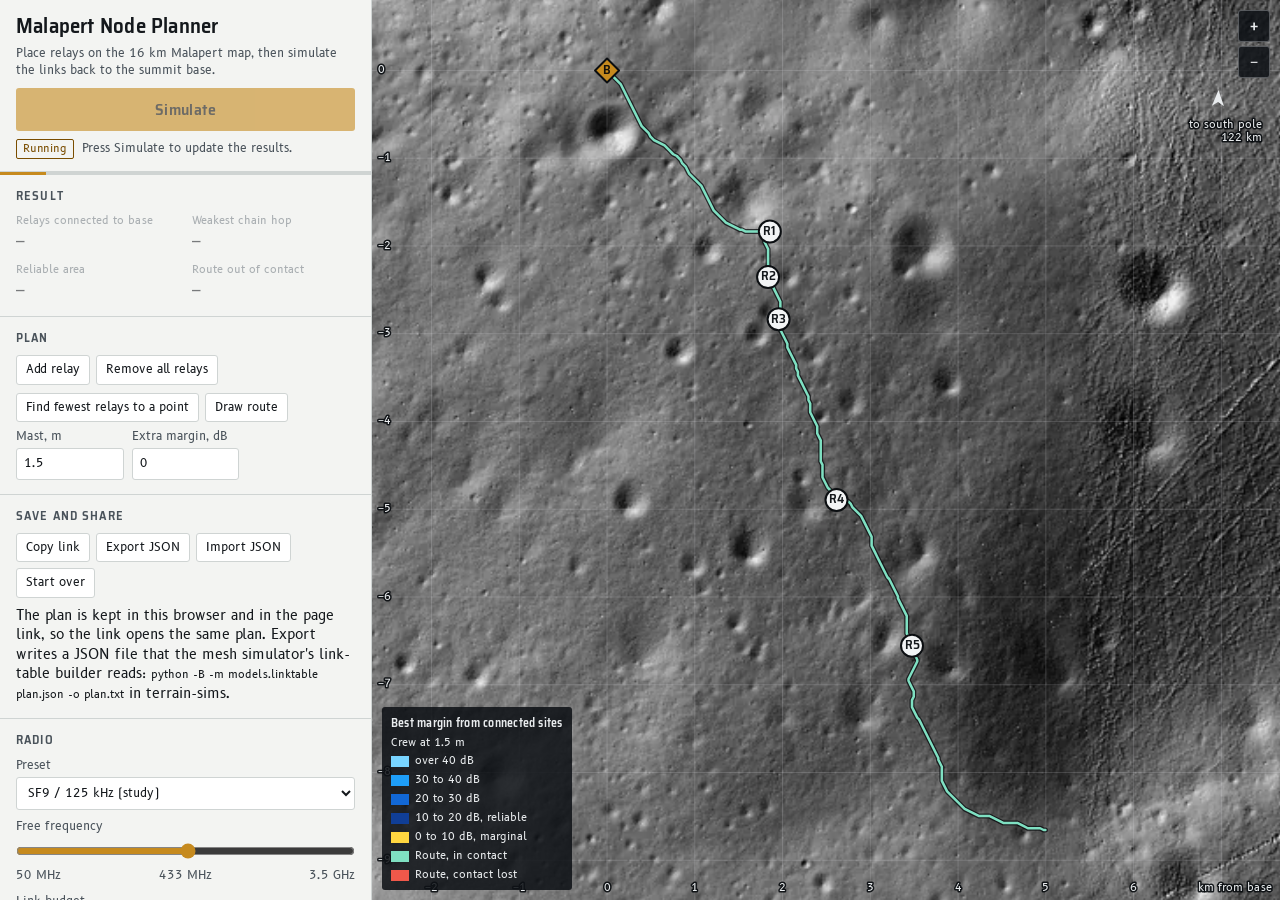
==== commit e09e45ba: "Add antennas, link profiles and plan sharing to the routing website Antennas: 433 MHz pattern librar" ====
--- a/routing-website/index.html
+++ b/routing-website/index.html
@@ -11,7 +11,7 @@
 <style>
 body { margin: 0; }
 [hidden] { display: none !important; }
-/* Map fills the window; a console rail on the left, or a sheet below it on a phone. Regolith neutrals, Kapton gold for action. */
+/* Map fills the window; a console rail on the left, or a sheet below it on a phone; a link profile over the foot of the map. Regolith neutrals, Kapton gold for action. */
 :root {
   --bg: #e7e9e8; --panel: #f3f4f2; --raised: #ffffff; --ink: #14181c; --ink2: #49525a; --ink3: #6b747c; --rule: #cfd4d3;
   --gold: #8a5a00; --gold-fill: #c68a1e; --on-gold: #15110a; --good: #17693f; --warn: #8f5300; --bad: #b3261e; --stale: #7a4d00;
@@ -118,10 +118,47 @@
   .legend b { font-size: 10.5px; }
 }
 @media (prefers-reduced-motion: reduce) { * { transition: none !important; animation: none !important; } }
+.node .antrow { display: grid; grid-template-columns: minmax(0, 1fr) 64px auto; gap: 6px; align-items: center; margin-top: 6px; font-size: 12px; color: var(--ink2); }
+.node .antrow select, .node .antrow input { padding: 3px 5px; }
+.node .antrow input:disabled { opacity: 0.45; }
+.antbtns { align-items: center; margin-top: 8px; }
+.ov1 { display: flex; gap: 6px; align-items: center; cursor: pointer; font-size: 12px; color: var(--ink2); }
+#antprev { display: block; width: 100%; max-width: 340px; height: auto; aspect-ratio: 2 / 1; margin: 8px 0 4px; background: #0b0e11; border-radius: 3px; }
+.antcav { color: var(--ink3); margin-top: 4px; }
+.vh { position: absolute; width: 1px; height: 1px; overflow: hidden; clip: rect(0 0 0 0); white-space: nowrap; }
+.btn.lk { padding: 2px 7px; font-size: 11.5px; }
+.st code { font-family: var(--mono); font-size: 11px; overflow-wrap: anywhere; }
+.prof { position: absolute; left: 0; right: 0; bottom: 0; height: min(310px, 52%); background: #0d1115; color: #e9ecee; border-top: 1px solid rgba(233, 236, 238, 0.25); display: grid; grid-template-rows: auto minmax(0, 1fr); container-type: inline-size; padding-bottom: env(safe-area-inset-bottom, 0px); }
+.prof-h { display: flex; align-items: center; gap: 4px 10px; padding: 6px 10px 2px 12px; flex-wrap: wrap; font-size: 12px; min-width: 0; }
+.prof-h b { font-family: var(--display); font-weight: 600; font-size: 15px; letter-spacing: 0.02em; }
+#prof-s { color: #b4bcc3; flex: 1 1 220px; min-width: 0; }
+#prof-m { font-family: var(--mono); font-size: 12px; white-space: nowrap; }
+#prof-m .good { color: #6fce99; } #prof-m .warn { color: #ffd640; } #prof-m .bad { color: #f08a80; }
+.prof-btns { display: flex; gap: 6px; margin-left: auto; }
+.prof-btns button { font: inherit; font-size: 12px; color: #e9ecee; background: rgba(233, 236, 238, 0.08); border: 1px solid rgba(233, 236, 238, 0.3); border-radius: 3px; padding: 3px 9px; cursor: pointer; min-height: 28px; min-width: 28px; }
+.prof-b { display: grid; grid-template-columns: minmax(0, 1fr) 268px; min-height: 0; }
+.prof-plot { position: relative; min-width: 0; min-height: 0; }
+#prof-cv { position: absolute; inset: 0; width: 100%; height: 100%; display: block; touch-action: none; cursor: crosshair; }
+.prof-read { position: absolute; left: 58px; top: 2px; background: rgba(13, 17, 21, 0.92); padding: 2px 7px; border-radius: 3px; font-size: 11px; font-variant-numeric: tabular-nums; pointer-events: none; max-width: calc(100% - 72px); }
+.prof-k { overflow-y: auto; padding: 0 12px 8px 4px; min-width: 0; }
+.prof-k table { font-size: 11.5px; }
+.prof-k th { color: #b4bcc3; font-size: 11.5px; padding: 2px 8px 2px 0; border-bottom-color: rgba(233, 236, 238, 0.12); white-space: normal; }
+.prof-k td { text-align: right; padding-right: 0; border-bottom-color: rgba(233, 236, 238, 0.12); }
+.prof-k tr.tot th, .prof-k tr.tot td { color: #f2f4f5; font-weight: 700; }
+.prof-k tr.off th, .prof-k tr.off td { color: #7d868e; }
+.prof-k td.good { color: #6fce99; } .prof-k td.warn { color: #ffd640; } .prof-k td.bad { color: #f08a80; }
+.prof-k p { margin: 6px 0 0; color: #8f98a0; font-size: 11px; }
+.mapwrap.has-prof .legend { bottom: calc(var(--prof-h, 310px) + 10px); }
+@container (max-width: 640px) {
+  .prof-b { grid-template-columns: minmax(0, 1fr); grid-template-rows: minmax(140px, 1fr) auto; overflow-y: auto; }
+  .prof-plot { min-height: 140px; }
+  .prof-k { overflow: visible; padding: 4px 12px 8px; }
+}
+@media (max-width: 820px) { .prof { height: 78%; } .mapwrap.has-prof .legend { display: none; } }
 </style>
 </head>
 <body>
-<!-- Page markup: console rail and map, assembled into index.html by build_page.py. -->
+<!-- Page markup: console rail and map, assembled into index.html by build.py. -->
 <div class="app" id="app">
   <aside class="rail" aria-label="Controls and results">
     <div class="mast">
@@ -163,6 +200,17 @@
           </div>
         </div>
       </section>
+      <section aria-label="Save and share">
+        <h2>Save and share</h2>
+        <div class="btns">
+          <button id="copylink" class="btn" type="button">Copy link</button>
+          <button id="export" class="btn" type="button">Export JSON</button>
+          <button id="import" class="btn" type="button">Import JSON</button>
+          <button id="reset" class="btn" type="button">Start over</button>
+          <input id="importf" type="file" accept=".json,application/json" hidden>
+        </div>
+        <div class="st">The plan is kept in this browser and in the page link, so the link opens the same plan. Export writes a JSON file that the mesh simulator's link-table builder reads: <code>python -B -m models.linktable plan.json -o plan.txt</code> in terrain-sims.</div>
+      </section>
       <section aria-label="Radio">
         <h2>Radio</h2>
         <label class="f">Preset
@@ -171,8 +219,8 @@
         <label class="f" for="freq">Free frequency</label>
         <input id="freq" type="range" min="0" max="1000" step="1" aria-label="Frequency, 50 MHz to 3.5 GHz">
         <div class="rowf"><span>50 MHz</span><span id="freq-v">433 MHz</span><span>3.5 GHz</span></div>
-        <label class="f" id="target-wrap" hidden>Rate to hold on the slider
-          <select id="target">
+        <label class="f" id="rate-target-wrap" hidden>Rate to hold on the slider
+          <select id="rate-target">
             <option value="1758">1.76 kb/s, the SF9 rate</option>
             <option value="10000">10 kb/s</option>
             <option value="100000">100 kb/s</option>
@@ -190,12 +238,36 @@
           <input id="crewh" type="number" min="0.5" max="5" step="0.1" value="1.5">
         </label>
       </section>
+      <section aria-label="Antennas">
+        <h2>Antennas</h2>
+        <label class="f">Base antenna
+          <select id="ant-base"></select>
+        </label>
+        <label class="f">Relay antenna, sets every relay
+          <select id="ant-relay"></select>
+        </label>
+        <label class="f">Switched and phased arrays listen
+          <select id="ant-rx">
+            <option value="best">On the best beam (ideal)</option>
+            <option value="omni">On the omni setting, beam only to send</option>
+          </select>
+        </label>
+        <div class="btns antbtns">
+          <button id="aim" class="btn" type="button">Aim along the chain</button>
+          <label class="ov1"><input type="checkbox" id="t-pat" checked>Show shapes on map</label>
+        </div>
+        <canvas id="antprev" width="340" height="170" aria-label="Horizon and vertical pattern of the chosen antenna against a half-wave dipole"></canvas>
+        <div id="ant-note" class="st"></div>
+        <div class="st antcav">Free-space patterns of lossless 433 MHz designs, added at the node end of every link at the ray's take-off angle, and at both ends between nodes; the crew or target end stays 0 dBi. The terrain model already includes the ground. Switched and phased arrays use their best beam for each link. Isotropic is the study's assumption and the default.</div>
+      </section>
       <section aria-label="Sites">
         <h2>Sites</h2>
         <div id="nodes" class="nodes"></div>
       </section>
       <section aria-label="Links">
         <h2>Links</h2>
+        <div class="btns"><button id="probe" class="btn" type="button" aria-pressed="false">Profile to a point</button></div>
+        <div class="st">Click a link on the map, or press Profile in the table, to see the terrain between its ends. Profile to a point starts at the selected site and ends at crew height.</div>
         <div class="tbl" id="links"></div>
       </section>
       <section aria-label="Map layers">
@@ -219,6 +291,16 @@
     <div class="read" id="read" hidden></div>
     <div class="maptop"><button id="zin" type="button" aria-label="Zoom in">+</button><button id="zout" type="button" aria-label="Zoom out">−</button></div>
     <div class="hint" id="hint" hidden></div>
+    <div class="prof" id="prof" role="region" aria-label="Link profile" hidden>
+      <div class="prof-h">
+        <b id="prof-t"></b><span id="prof-m"></span><span id="prof-s"></span>
+        <div class="prof-btns"><button id="prof-swap" type="button">Swap ends</button><button id="prof-x" type="button" aria-label="Close the profile">×</button></div>
+      </div>
+      <div class="prof-b">
+        <div class="prof-plot"><canvas id="prof-cv" role="img" aria-label="Terrain height along the link with the direct ray, the first Fresnel zone and the obstacles"></canvas><div class="prof-read" id="prof-read" hidden></div></div>
+        <div class="prof-k" id="prof-k"></div>
+      </div>
+    </div>
   </div>
 </div>
 <script id="engine-src">
@@ -227,7 +309,7 @@
 var LL = (function () {
   var C0 = 299792458.0, R_MOON = 1737400.0, EPS_REG = 2.5, TAND_REG = 0.004, EPS0 = 8.8541878128e-12;
   var FINAL = { lmin: 30.0, gap: 200.0, q: 0.5, rmax: 20000.0 };
-  var LOG10 = Math.log(10), PI = Math.PI;
+  var LOG10 = Math.log(10), PI = Math.PI, DEG = 180 / Math.PI;
 
   function log10(x) { return Math.log(x) / LOG10; }
   function sigma(f) { return 2 * PI * f * EPS0 * EPS_REG * TAND_REG; }
@@ -403,6 +485,9 @@
   function hybridProfile(z, N, D, ht, hr, p, off) {
     var o = FINAL, c = p526(z, N, D, ht, hr, p), lam = p.lam;
     var res = { L: c.L, L526: c.L, fspl: c.fspl, los: c.los, theta: c.los ? 0 : c.Stim + c.Srim, T: 0, A_tx: 0, A_rx: 0, nrun: 0, A_obs: c.Luc };
+    var cvv = D / (2 * R_MOON), s0 = (c.hrs - c.hts) / D;
+    res.elT = Math.atan(c.los ? s0 - cvv : c.Stim - cvv) * DEG; res.elR = Math.atan(c.los ? -s0 - cvv : c.Srim - cvv) * DEG;
+    res.Ld = c.Ld; res.hts = c.hts; res.hrs = c.hrs; res.itim = c.itim; res.irim = c.irim; res.Stim = c.Stim; res.Srim = c.Srim; res.db = c.db; res.runs = [];
     if (off || c.los) return res;
     ensure(N);
     var st = D / (N - 1), ze = buf.ze, yy = buf.yy, hs = buf.hs, hts = c.hts, hrs = c.hrs, i;
@@ -450,7 +535,7 @@
       sides[sd] = th > 0 ? gammaWeighted(p, psi, phi, sinc, r * wgt) : 0;
     }
     var L = Math.max(c.L, c.fspl + Aobs + sides[0] + sides[1]);
-    res.L = L; res.T = T; res.A_tx = sides[0]; res.A_rx = sides[1]; res.nrun = runs.length; res.A_obs = Aobs;
+    res.L = L; res.T = T; res.A_tx = sides[0]; res.A_rx = sides[1]; res.nrun = runs.length; res.A_obs = Aobs; res.runs = runs;
     return res;
   }
   function makeRun(i0, i1, th, st, ze, N, o) {
@@ -460,7 +545,7 @@
       var Rf = parabolaRadius(ze, st, Math.max(ic - nw, 0), Math.min(ic + nw, N - 1));
       if (Rf < R) R = Rf;
     }
-    return { th: th, R: R, dc: 0.5 * (i0 + i1) * st };
+    return { th: th, R: R, dc: 0.5 * (i0 + i1) * st, i0: i0, i1: i1 };
   }
 
   // ---- terrain
@@ -482,7 +567,7 @@
   };
   function linkLoss(ter, sx, sy, tx, ty, ht, hr, p, off) {
     var dm = Math.hypot(tx - sx, ty - sy);
-    if (dm < 1) return { L: 0, L526: 0, los: true, D: dm, theta: 0 };
+    if (dm < 1) return { L: 0, L526: 0, los: true, D: dm, theta: 0, elT: 0, elR: 0 };
     var q = ter.profile(sx, sy, tx, ty, ter.cell), r = hybridProfile(q.z, q.N, q.D, ht, hr, p, off);
     r.D = q.D;
     return r;
@@ -530,7 +615,7 @@
     var c2 = v / (n * S4 - S2 * S2) / (st * st);
     return c2 < 0 ? -1 / (2 * c2) : Infinity;
   };
-  Sweep.prototype.run = function (ter, sx, sy, sinA, cosA, ht, hr, ds, n, p, lossCut, out) {
+  Sweep.prototype.run = function (ter, sx, sy, sinA, cosA, ht, hr, ds, n, p, lossCut, out, gt, gr) {
     if (n + 2 > this.cap) this.grow(Math.ceil(n * 1.5) + 2);
     var ae = R_MOON, i2ae = 1 / (2 * ae), lam = p.lam, o = FINAL, gap = o.gap, lmin = o.lmin, rmax = o.rmax;
     var z = this.z, y = this.y, A = this.A, B = this.B, p0 = this.p0, p1 = this.p1, p2 = this.p2, amax = this.amax;
@@ -688,8 +773,12 @@
         var Lbs = smoothBull(k, st, D, htse, hrse, lam);
         if (Lsph > Lbs) Ld = Lba + Lsph - Lbs;
       }
-      var L526 = fspl + Ld;
-      out[k] = !los && Lhyb > L526 ? Lhyb : L526;
+      var L526 = fspl + Ld, Lk = !los && Lhyb > L526 ? Lhyb : L526;
+      if (gt) {
+        var cvv = D * i2ae, s0 = (hrs - hts) / D;
+        Lk -= elGain(gt, Math.atan(los ? s0 - cvv : Stim - cvv) * DEG) + elGain(gr, Math.atan(los ? -s0 - cvv : Srim - cvv) * DEG);
+      }
+      out[k] = Lk;
     }
     if (n >= 2) out[1] = out[2];
     out[0] = 0;
@@ -725,6 +814,54 @@
     return corrected(Luc, D);
   }
 
+  // ---- antennas: free-space pattern tables, az clockwise from boresight by azStep, el from the horizon by elStep from elMin; switched types take the best of their beam states
+  var AG = { elMin: -90, elStep: 2 };
+  function Antenna(s) {
+    this.id = s.id; this.g = s.g; this.naz = s.naz; this.nel = s.nel; this.azStep = s.azStep; this.elStep = s.elStep; this.elMin = s.elMin; this.beams = s.beams || 1; this.iso = !!s.iso;
+    AG.elMin = s.elMin; AG.elStep = s.elStep;
+  }
+  Antenna.prototype.raw = function (az, el) {
+    var fa = (((az % 360) + 360) % 360) / this.azStep, fe = (el - this.elMin) / this.elStep, naz = this.naz;
+    var a0 = Math.floor(fa), ta = fa - a0, e0 = Math.floor(fe), te = fe - e0;
+    if (e0 < 0) { e0 = 0; te = 0; } else if (e0 >= this.nel - 1) { e0 = this.nel - 2; te = 1; }
+    a0 %= naz; var a1 = (a0 + 1) % naz, g = this.g, r0 = e0 * naz, r1 = r0 + naz;
+    return (1 - te) * ((1 - ta) * g[r0 + a0] + ta * g[r0 + a1]) + te * ((1 - ta) * g[r1 + a0] + ta * g[r1 + a1]);
+  };
+  Antenna.prototype.gain = function (az, el) {
+    if (this.iso) return 0;
+    if (this.beams === 1) return this.raw(az, el);
+    var b = -Infinity, st = 360 / this.beams;
+    for (var k = 0; k < this.beams; k++) { var v = this.raw(az - k * st, el); if (v > b) b = v; }
+    return b;
+  };
+  Antenna.prototype.row = function (az, tl) {
+    var r = new Float64Array(this.nel);
+    for (var e = 0; e < this.nel; e++) { var el = this.elMin + e * this.elStep; r[e] = tl ? this.gainTilted(az, el, tl) : this.gain(az, el); }
+    return r;
+  };
+  // A mast leaning t degrees toward bearing ta: world bearing and elevation into the antenna's own frame. tl = { t, ta, bore }; az is world bearing minus bore.
+  function tiltFrame(t, ta) {
+    var tr = t / DEG, ar = ta / DEG, h = [Math.sin(ar), Math.cos(ar), 0], z = [Math.sin(tr) * h[0], Math.sin(tr) * h[1], Math.cos(tr)];
+    var y = [-z[1] * z[0], 1 - z[1] * z[1], -z[1] * z[2]], n = Math.hypot(y[0], y[1], y[2]);
+    y = [y[0] / n, y[1] / n, y[2] / n];
+    var x = [y[1] * z[2] - y[2] * z[1], y[2] * z[0] - y[0] * z[2], y[0] * z[1] - y[1] * z[0]];
+    return { x: x, y: y, z: z };
+  }
+  Antenna.prototype.gainTilted = function (az, el, tl) {
+    if (this.iso) return 0;
+    var f = tl.f || (tl.f = tiltFrame(tl.t, tl.ta)), b = (az + tl.bore) / DEG, e = el / DEG, ce = Math.cos(e);
+    var d = [Math.sin(b) * ce, Math.cos(b) * ce, Math.sin(e)];
+    var dz = d[0] * f.z[0] + d[1] * f.z[1] + d[2] * f.z[2], dx = d[0] * f.x[0] + d[1] * f.x[1] + d[2] * f.x[2], dy = d[0] * f.y[0] + d[1] * f.y[1] + d[2] * f.y[2];
+    return this.gain(Math.atan2(dx, dy) * DEG - tl.bore, Math.asin(Math.max(-1, Math.min(1, dz))) * DEG);
+  };
+  function elGain(row, el) {
+    var f = (el - AG.elMin) / AG.elStep, i = Math.floor(f), t = f - i, n = row.length;
+    if (i < 0) return row[0];
+    if (i >= n - 1) return row[n - 1];
+    return row[i] + t * (row[i + 1] - row[i]);
+  }
+  function bearing(sx, sy, tx, ty) { var a = Math.atan2(tx - sx, ty - sy) * DEG; return a < 0 ? a + 360 : a; }
+
   // Number of samples along a radial before it leaves the disk.
   function radialEnd(ter, sx, sy, sinA, cosA, ds) {
     var ox = sx - ter.bx, oy = sy - ter.by, b = ox * sinA + oy * cosA, c = ox * ox + oy * oy - ter.rdisk * ter.rdisk;
@@ -734,12 +871,15 @@
   }
 
   // One block of radials for a node; returns per-radial sample counts and losses.
-  function coverageBlock(ter, sw, job, p) {
+  function coverageBlock(ter, sw, job, p, ants) {
     var nAz = job.nAz, ds = job.ds, a0 = job.a0, a1 = job.a1, maxN = job.maxN, sx = job.x, sy = job.y;
     var out = new Float32Array((a1 - a0) * (maxN + 1)), line = new Float64Array(maxN + 1), counts = new Int32Array(a1 - a0);
+    var at = ants && job.ant ? ants[job.ant] : null, ar = ants && job.crew ? ants[job.crew] : null, use = (at && !at.iso) || (ar && !ar.iso);
+    var gr = use ? (ar ? ar.row(0) : new Float64Array(at.nel)) : null;
     for (var a = a0; a < a1; a++) {
       var az = 2 * PI * a / nAz, sn = Math.sin(az), cs = Math.cos(az), n = Math.min(radialEnd(ter, sx, sy, sn, cs, ds), maxN);
-      sw.run(ter, sx, sy, sn, cs, job.ht, job.hr, ds, n, p, job.lossCut, line);
+      var gt = use ? (at ? at.row(az * DEG - (job.bore || 0), job.tilt ? { t: job.tilt, ta: job.tiltAz || 0, bore: job.bore || 0 } : null) : new Float64Array(gr.length)) : null;
+      sw.run(ter, sx, sy, sn, cs, job.ht, job.hr, ds, n, p, job.lossCut, line, gt, gr);
       counts[a - a0] = n;
       var base = (a - a0) * (maxN + 1);
       for (var i = 0; i <= n; i++) out[base + i] = line[i];
@@ -845,12 +985,13 @@
     if (m.type === "init") {
       var t = m.terrain;
       state.ter = new Terrain(m.dem, t.nr, t.nc, t.x0, t.ytop, t.cell, t.bx, t.by, t.rdisk);
-      state.sw = new Sweep(2048); state.params = {};
+      state.sw = new Sweep(2048); state.params = {}; state.ants = {};
+      if (m.ants) for (var id in m.ants) state.ants[id] = new Antenna(m.ants[id]);
       return { type: "ready" };
     }
     var f = m.f, p = state.params[f] || (state.params[f] = new Params(f));
     if (m.type === "cov") {
-      var r = coverageBlock(state.ter, state.sw, m, p);
+      var r = coverageBlock(state.ter, state.sw, m, p, state.ants);
       return { type: "cov", id: m.id, a0: m.a0, a1: m.a1, out: r.out, counts: r.counts, transfer: [r.out.buffer, r.counts.buffer] };
     }
     if (m.type === "raster") {
@@ -859,12 +1000,12 @@
       return { type: "raster", id: m.id, into: into, transfer: [into.buffer] };
     }
     if (m.type === "links") {
-      var n = m.links.length / 6, L = new Float64Array(n * 2);
+      var n = m.links.length / 6, L = new Float64Array(n * 2), E = new Float32Array(n * 2);
       for (var i = 0; i < n; i++) {
         var o = i * 6, q = linkLoss(state.ter, m.links[o], m.links[o + 1], m.links[o + 2], m.links[o + 3], m.links[o + 4], m.links[o + 5], p, false);
-        L[i * 2] = q.L; L[i * 2 + 1] = q.los ? 1 : 0;
-      }
-      return { type: "links", id: m.id, L: L, transfer: [L.buffer] };
+        L[i * 2] = q.L; L[i * 2 + 1] = q.los ? 1 : 0; E[i * 2] = q.elT; E[i * 2 + 1] = q.elR;
+      }
+      return { type: "links", id: m.id, L: L, E: E, transfer: [L.buffer, E.buffer] };
     }
     throw new Error("unknown job " + m.type);
   }
@@ -872,7 +1013,8 @@
   return {
     handle: handle, C0: C0, R_MOON: R_MOON, FINAL: FINAL, J: J, sigma: sigma, mapScale: mapScale, Params: Params, p526: p526, hybridProfile: hybridProfile,
     Terrain: Terrain, linkLoss: linkLoss, Sweep: Sweep, radialEnd: radialEnd, coverageBlock: coverageBlock, rasterize: rasterize, widestChain: widestChain,
-    tSys: tSys, shannonRate: shannonRate, lossForRate: lossForRate, hopShare: hopShare, nrRate: nrRate, K_DBM: K_DBM
+    tSys: tSys, shannonRate: shannonRate, lossForRate: lossForRate, hopShare: hopShare, nrRate: nrRate, K_DBM: K_DBM,
+    Antenna: Antenna, elGain: elGain, bearing: bearing
   };
 })();
 if (typeof module !== "undefined" && module.exports) module.exports = LL;
@@ -880,9 +1022,10 @@
 <script>
 window.MALAPERT_META={"terrain":{"n":1621,"x0":-11817.5,"ytop":137837.5,"cell":20.0,"bx":4387.5,"by":121632.5,"rdisk":16040.0,"wn":811,"wx0":-11817.5,"wytop":137837.5,"wcell":40.0},"plans":[{"case":"a","budget":"141","name":"Design-reference EVA, 2 km","tag":"a_h1.5_pe_prune_n2","relays":2,"km":2.2,"t_min":77.6,"study_out_min":0.0,"study_gap_min":0.0,"weakest_db":22.5,"closed":true,"deployment":"causal","nodes":[[4262.5,121577.5,0.134],[3602.5,121097.5,1.004]],"tx":[4382.5,4342.5,4302.5,4262.5,4222.5,4182.5,4142.5,4102.5,4082.5,4042.5,4022.5,4002.5,3982.5,3962.5,3942.5,3922.5,3902.5,3882.5,3862.5,3842.5,3822.5,3802.5,3782.5,3762.5,3742.5,3722.5,3682.5,3642.5,3622.5,3602.5,3582.5,3562.5,3542.5,3522.5,3502.5,3482.5,3462.5,3442.5,3422.5,3402.5,3362.5,3322.5,3282.5,3242.5,3202.5,3162.5,3142.5,3122.5,3102.5,3062.5,3022.5,2982.5,2942.5,2902.5,2862.5,2822.5,2782.5,2762.5,2742.5,2702.5,2662.5,2642.5,2622.5,2602.5],"ty":[121637.5,121617.5,121597.5,121577.5,121557.5,121537.5,121517.5,121497.5,121477.5,121457.5,121437.5,121417.5,121397.5,121377.5,121357.5,121337.5,121317.5,121297.5,121277.5,121257.5,121237.5,121217.5,121177.5,121137.5,121117.5,121097.5,121077.5,121097.5,121097.5,121097.5,121077.5,121057.5,121037.5,121017.5,120997.5,120977.5,120957.5,120937.5,120917.5,120897.5,120877.5,120857.5,120837.5,120817.5,120797.5,120777.5,120777.5,120777.5,120777.5,120757.5,120737.5,120717.5,120697.5,120677.5,120657.5,120637.5,120617.5,120597.5,120577.5,120557.5,120577.5,120577.5,120577.5,120577.5],"dt":[0.675,1.353,1.352,1.355,1.373,1.395,1.4,1.135,1.131,1.137,0.884,0.883,0.887,0.895,0.903,0.91,0.915,0.918,0.924,0.942,0.957,1.257,1.56,1.274,0.975,1.199,1.4,0.994,0.635,0.828,1.062,1.148,1.16,1.113,1.064,1.041,1.032,1.028,1.019,1.308,1.663,1.733,1.73,1.725,1.729,1.232,0.748,0.762,1.267,1.717,1.661,1.653,1.675,1.727,1.761,1.779,1.49,1.18,1.571,1.985,1.424,0.82,0.775,0.376],"s":[0.0,0.045,0.09,0.134,0.179,0.224,0.269,0.313,0.342,0.387,0.415,0.443,0.472,0.5,0.528,0.557,0.585,0.614,0.642,0.67,0.699,0.727,0.772,0.818,0.846,0.875,0.919,0.964,0.984,1.004,1.033,1.062,1.091,1.12,1.148,1.177,1.206,1.234,1.263,1.292,1.337,1.382,1.428,1.473,1.518,1.564,1.584,1.604,1.625,1.67,1.715,1.761,1.806,1.852,1.897,1.943,1.988,2.018,2.046,2.092,2.139,2.159,2.18,2.2]},{"case":"a","budget":"128.5","name":"Design-reference EVA, 2 km","tag":"a_h1.5_pe_prune_n2","relays":2,"km":2.15,"t_min":76.8,"study_out_min":0.0,"study_gap_min":0.0,"weakest_db":26.4,"closed":true,"deployment":"causal","nodes":[[3682.5,121217.5,0.826],[3582.5,121197.5,0.932]],"tx":[4382.5,4342.5,4302.5,4262.5,4222.5,4182.5,4142.5,4102.5,4062.5,4022.5,3982.5,3942.5,3922.5,3902.5,3862.5,3842.5,3822.5,3782.5,3742.5,3722.5,3702.5,3682.5,3662.5,3642.5,3602.5,3582.5,3562.5,3522.5,3482.5,3442.5,3402.5,3362.5,3322.5,3282.5,3242.5,3202.5,3182.5,3162.5,3122.5,3082.5,3042.5,3002.5,2962.5,2922.5,2882.5,2842.5,2822.5,2802.5,2782.5,2762.5,2742.5,2702.5,2682.5,2662.5,2642.5,2622.5,2602.5],"ty":[121637.5,121617.5,121597.5,121577.5,121557.5,121537.5,121517.5,121497.5,121477.5,121457.5,121437.5,121417.5,121397.5,121377.5,121357.5,121337.5,121317.5,121297.5,121277.5,121257.5,121237.5,121217.5,121217.5,121217.5,121197.5,121197.5,121177.5,121157.5,121137.5,121117.5,121097.5,121077.5,121057.5,121037.5,121017.5,120997.5,120997.5,120997.5,120977.5,120957.5,120937.5,120917.5,120897.5,120877.5,120857.5,120837.5,120817.5,120797.5,120777.5,120757.5,120737.5,120717.5,120697.5,120677.5,120637.5,120597.5,120577.5],"dt":[0.675,1.353,1.352,1.355,1.373,1.395,1.4,1.39,1.388,1.395,1.393,1.133,0.883,1.15,1.155,0.899,1.168,1.435,1.162,0.895,0.919,0.817,0.7,1.146,1.155,0.916,1.541,1.911,1.7,1.593,1.759,1.989,2.146,2.194,2.114,1.424,0.79,1.234,1.698,1.676,1.619,1.543,1.496,1.532,1.592,1.277,0.924,0.918,0.968,1.067,1.525,1.538,1.136,1.582,2.088,1.643,0.577],"s":[0.0,0.045,0.09,0.134,0.179,0.224,0.269,0.313,0.358,0.403,0.448,0.493,0.521,0.55,0.594,0.623,0.651,0.696,0.741,0.769,0.798,0.826,0.846,0.866,0.911,0.932,0.96,1.007,1.053,1.098,1.143,1.189,1.235,1.281,1.328,1.374,1.394,1.415,1.46,1.505,1.55,1.595,1.64,1.685,1.73,1.776,1.805,1.833,1.861,1.89,1.919,1.965,1.994,2.022,2.069,2.115,2.145]},{"case":"a2","budget":"141","name":"Walk to never-lit patch","tag":"a2_h1.5_pe_prune_n1","relays":1,"km":2.33,"t_min":75.9,"study_out_min":0.0,"study_gap_min":0.0,"weakest_db":35.4,"closed":true,"deployment":"causal","nodes":[[4742.5,121077.5,0.674]],"tx":[4382.5,4402.5,4422.5,4442.5,4462.5,4482.5,4502.5,4522.5,4542.5,4562.5,4582.5,4602.5,4622.5,4642.5,4662.5,4682.5,4702.5,4722.5,4742.5,4762.5,4782.5,4802.5,4822.5,4842.5,4862.5,4882.5,4902.5,4922.5,4942.5,4962.5,4982.5,5002.5,5022.5,5042.5,5062.5,5082.5,5102.5,5122.5,5142.5,5162.5,5182.5,5202.5,5222.5,5242.5,5262.5,5282.5,5302.5,5322.5,5342.5,5362.5,5382.5,5402.5,5422.5,5442.5,5462.5,5482.5,5502.5,5522.5,5542.5,5562.5,5582.5,5602.5,5642.5,5682.5,5722.5,5762.5,5802.5,5842.5,5862.5,5882.5,5902.5,5922.5,5942.5,5962.5],"ty":[121637.5,121617.5,121597.5,121577.5,121557.5,121537.5,121517.5,121497.5,121477.5,121437.5,121397.5,121357.5,121317.5,121277.5,121237.5,121197.5,121157.5,121117.5,121077.5,121057.5,121037.5,121017.5,120997.5,120977.5,120957.5,120937.5,120917.5,120897.5,120877.5,120857.5,120837.5,120817.5,120797.5,120777.5,120757.5,120737.5,120717.5,120697.5,120677.5,120657.5,120637.5,120617.5,120597.5,120577.5,120557.5,120537.5,120497.5,120477.5,120457.5,120437.5,120417.5,120397.5,120377.5,120357.5,120337.5,120317.5,120297.5,120277.5,120257.5,120237.5,120217.5,120197.5,120177.5,120157.5,120137.5,120117.5,120097.5,120077.5,120077.5,120077.5,120077.5,120077.5,120077.5,120117.5],"dt":[0.424,0.849,0.85,0.853,0.859,0.864,0.87,0.882,1.156,1.419,1.409,1.382,1.362,1.38,1.393,1.372,1.363,1.391,1.162,0.931,0.972,1.009,1.016,0.987,0.951,0.946,0.972,0.977,0.938,0.892,0.867,0.858,0.856,0.863,0.872,0.876,0.886,0.903,0.908,0.904,0.911,0.917,0.903,0.886,0.884,1.156,1.157,0.882,0.877,0.877,0.876,0.88,0.887,0.891,0.891,0.889,0.885,0.885,0.887,0.906,0.988,1.394,1.61,1.496,1.626,1.744,1.75,1.287,0.828,0.836,0.814,0.756,1.087,0.727],"s":[0.0,0.028,0.057,0.085,0.113,0.141,0.17,0.198,0.226,0.271,0.316,0.361,0.406,0.45,0.495,0.54,0.585,0.63,0.674,0.703,0.731,0.76,0.789,0.817,0.846,0.874,0.902,0.931,0.96,0.988,1.017,1.045,1.073,1.101,1.13,1.158,1.186,1.215,1.243,1.272,1.3,1.329,1.357,1.385,1.413,1.442,1.487,1.515,1.543,1.572,1.6,1.628,1.656,1.685,1.713,1.741,1.77,1.798,1.826,1.855,1.883,1.912,1.958,2.003,2.048,2.094,2.139,2.184,2.205,2.225,2.246,2.266,2.287,2.331]},{"case":"a2","budget":"128.5","name":"Walk to never-lit patch","tag":"a2_h1.5_pe_prune_n2","relays":2,"km":2.45,"t_min":79.7,"study_out_min":0.0,"study_gap_min":0.0,"weakest_db":41.3,"closed":true,"deployment":"causal","nodes":[[4502.5,121577.5,0.134],[5602.5,120257.5,2.027]],"tx":[4382.5,4422.5,4462.5,4502.5,4522.5,4562.5,4602.5,4642.5,4662.5,4682.5,4702.5,4722.5,4742.5,4782.5,4822.5,4862.5,4902.5,4942.5,4982.5,5002.5,5022.5,5042.5,5062.5,5082.5,5102.5,5122.5,5142.5,5162.5,5182.5,5202.5,5222.5,5242.5,5262.5,5282.5,5302.5,5302.5,5302.5,5322.5,5322.5,5322.5,5322.5,5322.5,5322.5,5322.5,5322.5,5322.5,5322.5,5322.5,5322.5,5322.5,5322.5,5342.5,5362.5,5382.5,5402.5,5422.5,5442.5,5462.5,5482.5,5502.5,5522.5,5542.5,5562.5,5582.5,5602.5,5622.5,5642.5,5682.5,5702.5,5722.5,5762.5,5782.5,5802.5,5822.5,5842.5,5862.5,5882.5,5902.5,5922.5,5942.5,5962.5],"ty":[121637.5,121617.5,121597.5,121577.5,121577.5,121557.5,121537.5,121517.5,121517.5,121517.5,121517.5,121517.5,121517.5,121497.5,121477.5,121457.5,121437.5,121417.5,121397.5,121397.5,121357.5,121337.5,121317.5,121297.5,121277.5,121257.5,121237.5,121217.5,121197.5,121177.5,121157.5,121137.5,121117.5,121097.5,121057.5,121037.5,121017.5,120977.5,120957.5,120937.5,120917.5,120897.5,120877.5,120857.5,120837.5,120817.5,120797.5,120777.5,120757.5,120737.5,120717.5,120677.5,120637.5,120597.5,120557.5,120517.5,120497.5,120477.5,120437.5,120397.5,120357.5,120317.5,120297.5,120277.5,120257.5,120237.5,120197.5,120177.5,120157.5,120137.5,120117.5,120117.5,120117.5,120117.5,120117.5,120117.5,120117.5,120117.5,120117.5,120117.5,120117.5],"dt":[0.671,1.344,1.348,0.978,0.987,1.381,1.412,1.039,0.647,0.643,0.635,0.634,1.026,1.401,1.377,1.39,1.451,1.5,1.091,1.062,1.164,0.869,0.868,0.881,0.89,0.891,0.883,0.869,0.865,0.889,0.933,0.972,0.991,1.275,1.113,0.666,1.062,1.061,0.656,0.652,0.645,0.637,0.629,0.621,0.615,0.61,0.605,0.602,0.601,0.603,0.985,1.368,1.361,1.35,1.348,1.099,0.851,1.117,1.396,1.411,1.405,1.144,0.889,0.901,0.966,1.443,1.763,1.286,0.943,1.358,1.264,0.782,0.782,0.801,0.824,0.834,0.831,0.809,0.752,0.68,0.323],"s":[0.0,0.045,0.089,0.134,0.154,0.199,0.244,0.289,0.309,0.329,0.349,0.369,0.389,0.434,0.479,0.524,0.568,0.613,0.658,0.678,0.723,0.752,0.78,0.808,0.837,0.865,0.893,0.922,0.95,0.978,1.006,1.035,1.064,1.092,1.137,1.157,1.177,1.222,1.242,1.262,1.282,1.302,1.322,1.342,1.362,1.382,1.402,1.422,1.442,1.462,1.482,1.527,1.572,1.616,1.661,1.706,1.734,1.763,1.807,1.852,1.897,1.942,1.97,1.998,2.027,2.055,2.102,2.147,2.175,2.204,2.25,2.27,2.29,2.311,2.331,2.351,2.372,2.392,2.413,2.433,2.453]},{"case":"b","budget":"141","name":"2 km EVA loop","tag":"b_h1.5_pe_prune_n2","relays":2,"km":11.11,"t_min":369.4,"study_out_min":0.0,"study_gap_min":0.0,"weakest_db":30.4,"closed":true,"deployment":"causal","nodes":[[4502.5,122317.5,0.709],[3862.5,121517.5,7.76]],"tx":[4382.5,4402.5,4402.5,4402.5,4422.5,4422.5,4442.5,4462.5,4482.5,4502.5,4502.5,4502.5,4502.5,4502.5,4502.5,4502.5,4502.5,4502.5,4502.5,4502.5,4502.5,4502.5,4502.5,4502.5,4502.5,4502.5,4502.5,4502.5,4502.5,4542.5,4582.5,4622.5,4662.5,4682.5,4722.5,4742.5,4762.5,4782.5,4802.5,4822.5,4842.5,4862.5,4882.5,4902.5,4922.5,4942.5,4962.5,4982.5,5002.5,5022.5,5042.5,5062.5,5082.5,5102.5,5122.5,5142.5,5162.5,5182.5,5202.5,5222.5,5242.5,5262.5,5282.5,5302.5,5322.5,5342.5,5342.5,5342.5,5342.5,5342.5,5342.5,5342.5,5362.5,5362.5,5362.5,5362.5,5362.5,5362.5,5362.5,5362.5,5362.5,5362.5,5362.5,5362.5,5362.5,5362.5,5362.5,5362.5,5362.5,5362.5,5362.5,5362.5,5362.5,5362.5,5362.5,5362.5,5362.5,5362.5,5362.5,5362.5,5362.5,5362.5,5362.5,5382.5,5382.5,5382.5,5402.5,5402.5,5402.5,5402.5,5422.5,5422.5,5422.5,5422.5,5422.5,5422.5,5422.5,5422.5,5422.5,5442.5,5442.5,5442.5,5442.5,5442.5,5442.5,5442.5,5442.5,5442.5,5442.5,5442.5,5442.5,5442.5,5442.5,5442.5,5442.5,5442.5,5442.5,5442.5,5442.5,5442.5,5442.5,5442.5,5442.5,5442.5,5442.5,5442.5,5442.5,5442.5,5442.5,5442.5,5442.5,5442.5,5442.5,5442.5,5442.5,5442.5,5442.5,5442.5,5442.5,5442.5,5442.5,5442.5,5442.5,5442.5,5442.5,5442.5,5442.5,5442.5,5442.5,5442.5,5422.5,5422.5,5422.5,5422.5,5422.5,5402.5,5382.5,5362.5,5342.5,5342.5,5342.5,5342.5,5342.5,5342.5,5342.5,5342.5,5342.5,5342.5,5342.5,5342.5,5342.5,5342.5,5342.5,5342.5,5342.5,5342.5,5342.5,5342.5,5342.5,5342.5,5342.5,5342.5,5342.5,5342.5,5342.5,5342.5,5342.5,5342.5,5342.5,5342.5,5342.5,5342.5,5342.5,5342.5,5342.5,5342.5,5342.5,5342.5,5342.5,5342.5,5342.5,5342.5,5342.5,5342.5,5342.5,5342.5,5342.5,5342.5,5342.5,5342.5,5342.5,5342.5,5342.5,5342.5,5342.5,5342.5,5342.5,5342.5,5342.5,5342.5,5322.5,5302.5,5282.5,5262.5,5242.5,5222.5,5202.5,5182.5,5142.5,5122.5,5102.5,5082.5,5062.5,5042.5,5002.5,4962.5,4922.5,4902.5,4882.5,4862.5,4842.5,4822.5,4802.5,4782.5,4762.5,4742.5,4722.5,4702.5,4682.5,4662.5,4642.5,4602.5,4562.5,4522.5,4502.5,4482.5,4442.5,4402.5,4362.5,4322.5,4282.5,4242.5,4202.5,4162.5,4122.5,4082.5,4042.5,4002.5,3962.5,3942.5,3922.5,3902.5,3882.5,3862.5,3842.5,3822.5,3782.5,3762.5,3742.5,3722.5,3702.5,3682.5,3642.5,3602.5,3562.5,3542.5,3522.5,3502.5,3482.5,3462.5,3442.5,3422.5,3402.5,3382.5,3362.5,3342.5,3322.5,3302.5,3282.5,3262.5,3242.5,3222.5,3202.5,3182.5,3162.5,3142.5,3122.5,3102.5,3082.5,3062.5,3042.5,3022.5,3002.5,2982.5,2962.5,2942.5,2922.5,2902.5,2882.5,2862.5,2842.5,2822.5,2802.5,2782.5,2762.5,2742.5,2722.5,2702.5,2682.5,2662.5,2642.5,2622.5,2602.5,2582.5,2562.5,2522.5,2482.5,2522.5,2542.5,2562.5,2582.5,2602.5,2622.5,2642.5,2662.5,2682.5,2702.5,2722.5,2742.5,2762.5,2782.5,2802.5,2822.5,2842.5,2862.5,2882.5,2902.5,2922.5,2942.5,2962.5,2982.5,3002.5,3022.5,3042.5,3062.5,3082.5,3102.5,3122.5,3142.5,3162.5,3182.5,3202.5,3222.5,3262.5,3282.5,3302.5,3322.5,3342.5,3362.5,3382.5,3402.5,3422.5,3442.5,3462.5,3482.5,3502.5,3522.5,3542.5,3562.5,3582.5,3602.5,3622.5,3642.5,3662.5,3682.5,3702.5,3722.5,3742.5,3762.5,3782.5,3802.5,3822.5,3842.5,3862.5,3882.5,3902.5,3922.5,3942.5,3962.5,3982.5,4002.5,4022.5,4042.5,4062.5,4082.5,4102.5,4122.5,4142.5,4162.5,4182.5,4202.5,4222.5,4242.5,4262.5,4282.5,4302.5,4322.5,4342.5,4362.5,4382.5],"ty":[121637.5,121677.5,121697.5,121717.5,121757.5,121777.5,121817.5,121857.5,121897.5,121937.5,121957.5,121977.5,121997.5,122017.5,122037.5,122057.5,122077.5,122097.5,122117.5,122137.5,122157.5,122177.5,122197.5,122217.5,122237.5,122257.5,122277.5,122297.5,122317.5,122337.5,122357.5,122377.5,122397.5,122417.5,122437.5,122457.5,122477.5,122497.5,122517.5,122537.5,122557.5,122577.5,122617.5,122637.5,122657.5,122677.5,122697.5,122717.5,122737.5,122777.5,122817.5,122857.5,122877.5,122917.5,122957.5,122997.5,123017.5,123037.5,123057.5,123077.5,123117.5,123157.5,123197.5,123217.5,123257.5,123277.5,123257.5,123237.5,123217.5,123197.5,123177.5,123157.5,123117.5,123097.5,123077.5,123057.5,123037.5,123017.5,122997.5,122977.5,122957.5,122937.5,122917.5,122897.5,122877.5,122857.5,122837.5,122817.5,122797.5,122777.5,122757.5,122737.5,122717.5,122697.5,122677.5,122657.5,122637.5,122617.5,122597.5,122577.5,122557.5,122537.5,122517.5,122477.5,122457.5,122437.5,122397.5,122377.5,122357.5,122337.5,122297.5,122277.5,122257.5,122237.5,122217.5,122197.5,122177.5,122157.5,122137.5,122097.5,122077.5,122057.5,122037.5,122017.5,121997.5,121977.5,121957.5,121937.5,121917.5,121897.5,121877.5,121857.5,121837.5,121817.5,121797.5,121777.5,121757.5,121737.5,121717.5,121697.5,121677.5,121657.5,121637.5,121617.5,121597.5,121577.5,121557.5,121537.5,121517.5,121497.5,121477.5,121457.5,121437.5,121417.5,121397.5,121377.5,121357.5,121337.5,121317.5,121297.5,121277.5,121257.5,121237.5,121217.5,121197.5,121177.5,121157.5,121137.5,121117.5,121097.5,121057.5,121037.5,121017.5,120997.5,120977.5,120937.5,120897.5,120857.5,120817.5,120797.5,120777.5,120757.5,120737.5,120717.5,120697.5,120677.5,120657.5,120637.5,120617.5,120597.5,120577.5,120557.5,120537.5,120517.5,120497.5,120477.5,120457.5,120437.5,120417.5,120397.5,120377.5,120357.5,120337.5,120317.5,120297.5,120277.5,120257.5,120237.5,120217.5,120197.5,120177.5,120157.5,120137.5,120117.5,120097.5,120077.5,120057.5,120037.5,120017.5,119997.5,119977.5,119997.5,120017.5,120037.5,120057.5,120077.5,120097.5,120117.5,120137.5,120157.5,120177.5,120197.5,120217.5,120237.5,120257.5,120277.5,120297.5,120317.5,120337.5,120357.5,120397.5,120437.5,120477.5,120517.5,120557.5,120597.5,120637.5,120657.5,120677.5,120697.5,120717.5,120737.5,120757.5,120777.5,120797.5,120817.5,120837.5,120857.5,120877.5,120897.5,120917.5,120937.5,120957.5,120977.5,121017.5,121057.5,121097.5,121137.5,121157.5,121177.5,121197.5,121217.5,121237.5,121257.5,121257.5,121257.5,121277.5,121297.5,121317.5,121337.5,121357.5,121377.5,121397.5,121417.5,121437.5,121457.5,121477.5,121497.5,121517.5,121517.5,121517.5,121517.5,121517.5,121517.5,121517.5,121517.5,121537.5,121537.5,121537.5,121537.5,121537.5,121537.5,121557.5,121577.5,121597.5,121597.5,121597.5,121597.5,121597.5,121597.5,121597.5,121597.5,121597.5,121597.5,121597.5,121597.5,121597.5,121597.5,121597.5,121597.5,121597.5,121597.5,121597.5,121597.5,121597.5,121597.5,121597.5,121597.5,121597.5,121597.5,121597.5,121597.5,121597.5,121597.5,121597.5,121597.5,121597.5,121597.5,121597.5,121597.5,121597.5,121597.5,121597.5,121597.5,121597.5,121597.5,121597.5,121597.5,121597.5,121597.5,121597.5,121597.5,121597.5,121597.5,121597.5,121617.5,121637.5,121617.5,121617.5,121617.5,121617.5,121617.5,121617.5,121617.5,121617.5,121617.5,121617.5,121617.5,121617.5,121617.5,121617.5,121617.5,121617.5,121617.5,121617.5,121617.5,121617.5,121617.5,121617.5,121617.5,121617.5,121617.5,121617.5,121617.5,121617.5,121617.5,121617.5,121617.5,121617.5,121617.5,121617.5,121617.5,121617.5,121637.5,121637.5,121637.5,121637.5,121637.5,121637.5,121637.5,121637.5,121637.5,121637.5,121637.5,121637.5,121637.5,121637.5,121637.5,121637.5,121637.5,121637.5,121637.5,121637.5,121637.5,121637.5,121637.5,121637.5,121637.5,121637.5,121637.5,121637.5,121637.5,121637.5,121637.5,121637.5,121637.5,121637.5,121637.5,121637.5,121637.5,121637.5,121637.5,121637.5,121637.5,121637.5,121637.5,121637.5,121637.5,121637.5,121637.5,121637.5,121637.5,121637.5,121637.5,121637.5,121637.5,121637.5,121637.5,121637.5,121637.5],"dt":[0.675,0.979,0.609,0.989,0.986,0.977,1.352,1.354,1.351,0.974,0.601,0.603,0.609,0.616,0.617,0.611,0.604,0.601,0.601,0.602,0.603,0.605,0.61,0.616,0.622,0.63,0.643,0.66,1.091,1.496,1.474,1.482,1.233,1.267,1.281,1.005,1.006,1.0,0.999,1.015,1.057,1.417,1.396,1.019,1.005,1.012,0.987,0.967,1.308,1.669,1.661,1.314,1.301,1.634,1.671,1.369,1.061,1.053,1.053,1.426,1.813,1.794,1.436,1.49,1.525,1.016,0.846,0.847,0.84,0.824,0.813,1.284,1.251,0.736,0.723,0.735,0.755,0.762,0.748,0.732,0.736,0.752,0.773,0.788,0.794,0.779,0.76,0.751,0.742,0.731,0.712,0.691,0.679,0.669,0.665,0.681,0.705,0.724,0.726,0.714,0.706,0.709,1.145,1.136,0.698,1.119,1.105,0.667,0.665,1.085,1.086,0.668,0.663,0.662,0.664,0.664,0.661,0.659,1.059,1.052,0.641,0.632,0.623,0.617,0.614,0.611,0.607,0.604,0.602,0.606,0.616,0.626,0.632,0.629,0.618,0.608,0.603,0.603,0.605,0.61,0.616,0.622,0.626,0.628,0.625,0.618,0.61,0.604,0.602,0.602,0.602,0.601,0.601,0.601,0.602,0.603,0.603,0.603,0.602,0.601,0.602,0.604,0.608,0.616,0.632,0.654,0.662,0.643,0.617,0.979,0.977,0.605,0.606,0.611,1.021,1.441,1.451,1.433,1.014,0.607,0.602,0.602,0.605,0.612,0.616,0.616,0.611,0.605,0.603,0.602,0.606,0.617,0.637,0.652,0.647,0.631,0.62,0.616,0.617,0.625,0.636,0.642,0.642,0.636,0.625,0.616,0.61,0.608,0.61,0.616,0.625,0.634,0.634,0.623,0.612,0.607,0.604,0.605,0.613,0.628,0.637,0.628,0.613,0.605,0.604,0.607,0.612,0.623,0.634,0.634,0.625,0.616,0.61,0.608,0.61,0.616,0.625,0.636,0.642,1.034,1.41,1.401,1.428,1.442,1.424,1.418,1.153,1.15,1.164,0.904,0.886,0.876,0.872,1.112,1.356,1.385,1.165,0.93,0.948,0.966,0.988,1.006,0.989,1.207,1.437,1.435,1.427,1.141,0.868,0.866,1.128,1.387,1.368,0.977,0.601,0.974,1.35,1.358,1.38,1.396,1.405,1.417,1.417,1.401,1.385,1.383,1.383,1.371,0.985,0.609,0.613,0.62,0.632,0.647,0.677,1.209,1.241,0.712,0.647,0.634,0.654,1.088,1.509,1.52,1.112,0.7,0.71,0.716,0.713,0.701,0.682,0.665,0.67,0.696,0.73,0.751,0.75,0.749,0.759,0.77,0.768,0.758,0.747,0.74,0.752,0.78,0.812,0.803,0.761,0.745,0.752,0.767,0.774,0.768,0.757,0.751,0.745,0.732,0.721,0.718,0.724,0.722,0.715,0.705,0.697,0.702,0.711,0.705,0.681,0.659,0.652,0.656,0.663,0.669,1.085,1.504,1.509,1.092,0.677,0.683,0.683,0.673,0.663,0.658,0.666,0.687,0.708,0.719,0.717,0.71,0.706,0.708,0.715,0.718,0.717,0.718,0.722,0.733,0.749,0.765,0.779,0.785,0.775,0.758,0.759,0.786,0.824,0.833,0.795,0.748,0.734,0.748,1.216,1.193,0.702,0.694,0.708,0.723,0.716,0.69,0.667,0.661,0.667,0.689,0.71,0.708,0.694,0.688,0.683,0.673,0.662,0.653,0.655,0.673,0.706,0.74,0.757,0.749,0.73,0.71,0.693,0.673,0.658,0.652,0.653,0.653,0.648,0.636,0.62,0.609,0.606,0.608,0.613,0.619,0.625,0.628,0.628,0.625,0.623,0.621,0.619,0.617,0.612,0.608,0.605,0.604,0.605,0.604,0.602,0.301],"s":[0.0,0.045,0.065,0.085,0.13,0.15,0.195,0.239,0.284,0.329,0.349,0.369,0.389,0.409,0.429,0.449,0.469,0.489,0.509,0.529,0.549,0.569,0.589,0.609,0.629,0.649,0.669,0.689,0.709,0.754,0.799,0.844,0.889,0.917,0.963,0.991,1.02,1.048,1.077,1.105,1.134,1.163,1.208,1.237,1.265,1.294,1.322,1.351,1.379,1.424,1.47,1.515,1.543,1.589,1.634,1.679,1.708,1.736,1.765,1.793,1.839,1.885,1.93,1.958,2.004,2.033,2.053,2.074,2.094,2.115,2.135,2.156,2.201,2.221,2.241,2.261,2.282,2.302,2.323,2.343,2.363,2.383,2.404,2.424,2.444,2.465,2.485,2.505,2.526,2.546,2.566,2.586,2.606,2.627,2.647,2.667,2.687,2.707,2.728,2.748,2.768,2.788,2.808,2.853,2.874,2.894,2.939,2.959,2.979,2.999,3.044,3.064,3.084,3.104,3.124,3.144,3.164,3.184,3.204,3.249,3.269,3.289,3.309,3.329,3.349,3.369,3.389,3.409,3.429,3.449,3.469,3.489,3.509,3.529,3.55,3.57,3.59,3.61,3.63,3.65,3.67,3.69,3.71,3.73,3.75,3.77,3.79,3.81,3.83,3.85,3.87,3.89,3.91,3.93,3.95,3.97,3.99,4.01,4.03,4.05,4.07,4.09,4.11,4.13,4.15,4.17,4.19,4.21,4.23,4.25,4.295,4.315,4.335,4.355,4.375,4.42,4.465,4.51,4.555,4.575,4.595,4.615,4.635,4.655,4.675,4.695,4.715,4.735,4.755,4.775,4.795,4.815,4.835,4.855,4.875,4.895,4.915,4.935,4.955,4.975,4.996,5.016,5.036,5.056,5.076,5.096,5.116,5.136,5.156,5.176,5.196,5.216,5.236,5.256,5.276,5.296,5.316,5.336,5.356,5.376,5.396,5.416,5.436,5.456,5.476,5.496,5.516,5.536,5.556,5.576,5.596,5.617,5.637,5.657,5.677,5.697,5.717,5.737,5.757,5.777,5.822,5.866,5.911,5.956,6.001,6.045,6.09,6.119,6.164,6.192,6.22,6.249,6.277,6.305,6.35,6.395,6.44,6.468,6.497,6.525,6.554,6.582,6.611,6.639,6.684,6.729,6.774,6.819,6.847,6.875,6.904,6.948,6.993,7.038,7.058,7.078,7.123,7.167,7.212,7.257,7.302,7.346,7.391,7.436,7.481,7.525,7.57,7.615,7.66,7.68,7.7,7.72,7.74,7.76,7.78,7.8,7.846,7.867,7.887,7.907,7.927,7.947,7.992,8.038,8.083,8.103,8.123,8.143,8.163,8.184,8.204,8.224,8.244,8.264,8.284,8.305,8.325,8.345,8.366,8.386,8.406,8.426,8.447,8.467,8.487,8.507,8.528,8.549,8.569,8.589,8.609,8.629,8.65,8.67,8.69,8.71,8.731,8.751,8.771,8.792,8.812,8.832,8.852,8.872,8.892,8.913,8.933,8.953,8.974,8.994,9.014,9.034,9.054,9.074,9.094,9.139,9.184,9.228,9.248,9.269,9.289,9.309,9.329,9.349,9.369,9.389,9.41,9.43,9.45,9.47,9.491,9.511,9.531,9.551,9.571,9.592,9.612,9.632,9.652,9.673,9.693,9.713,9.733,9.754,9.774,9.794,9.814,9.835,9.855,9.875,9.895,9.916,9.936,9.981,10.002,10.022,10.042,10.062,10.083,10.103,10.123,10.143,10.163,10.183,10.204,10.224,10.244,10.264,10.285,10.305,10.325,10.345,10.365,10.385,10.405,10.426,10.446,10.466,10.487,10.507,10.527,10.547,10.567,10.588,10.608,10.628,10.648,10.668,10.688,10.708,10.728,10.748,10.768,10.788,10.808,10.828,10.848,10.868,10.888,10.908,10.928,10.948,10.968,10.988,11.008,11.028,11.048,11.068,11.088,11.108]},{"case":"b","budget":"128.5","name":"2 km EVA loop","tag":"b_h1.5_pe_prune_n7","relays":7,"km":11.93,"t_min":392.0,"study_out_min":0.64,"study_gap_min":0.64,"weakest_db":31.1,"closed":false,"deployment":"causal","nodes":[[4482.5,121697.5,0.118],[5122.5,122437.5,1.198],[5342.5,123017.5,1.837],[5362.5,122777.5,2.656],[3602.5,121937.5,8.625],[3282.5,122097.5,8.985],[2762.5,121857.5,9.571]],"tx":[4382.5,4422.5,4462.5,4482.5,4502.5,4522.5,4542.5,4562.5,4602.5,4642.5,4662.5,4682.5,4722.5,4762.5,4802.5,4842.5,4882.5,4902.5,4922.5,4942.5,4962.5,4982.5,5002.5,5022.5,5042.5,5062.5,5082.5,5102.5,5122.5,5142.5,5162.5,5162.5,5162.5,5162.5,5142.5,5122.5,5122.5,5122.5,5142.5,5162.5,5182.5,5202.5,5222.5,5242.5,5262.5,5262.5,5262.5,5262.5,5262.5,5282.5,5302.5,5322.5,5342.5,5342.5,5362.5,5382.5,5402.5,5402.5,5382.5,5362.5,5342.5,5362.5,5382.5,5402.5,5402.5,5402.5,5402.5,5402.5,5402.5,5402.5,5402.5,5402.5,5402.5,5402.5,5402.5,5402.5,5402.5,5402.5,5402.5,5402.5,5402.5,5382.5,5382.5,5382.5,5382.5,5382.5,5382.5,5382.5,5382.5,5382.5,5382.5,5382.5,5382.5,5382.5,5382.5,5382.5,5382.5,5382.5,5382.5,5382.5,5382.5,5382.5,5382.5,5382.5,5382.5,5382.5,5382.5,5382.5,5382.5,5362.5,5362.5,5362.5,5362.5,5362.5,5362.5,5382.5,5402.5,5422.5,5442.5,5442.5,5442.5,5462.5,5462.5,5462.5,5462.5,5462.5,5462.5,5462.5,5462.5,5462.5,5462.5,5462.5,5462.5,5462.5,5462.5,5462.5,5462.5,5462.5,5462.5,5462.5,5462.5,5462.5,5462.5,5462.5,5462.5,5462.5,5462.5,5462.5,5462.5,5462.5,5462.5,5462.5,5462.5,5462.5,5462.5,5462.5,5462.5,5442.5,5442.5,5442.5,5442.5,5442.5,5442.5,5442.5,5442.5,5442.5,5442.5,5442.5,5442.5,5442.5,5442.5,5442.5,5442.5,5442.5,5422.5,5402.5,5382.5,5362.5,5362.5,5362.5,5362.5,5362.5,5362.5,5362.5,5362.5,5362.5,5362.5,5362.5,5362.5,5362.5,5362.5,5362.5,5362.5,5362.5,5362.5,5362.5,5362.5,5362.5,5362.5,5362.5,5362.5,5362.5,5362.5,5362.5,5362.5,5362.5,5362.5,5342.5,5342.5,5342.5,5342.5,5342.5,5342.5,5342.5,5362.5,5362.5,5362.5,5362.5,5362.5,5362.5,5342.5,5342.5,5342.5,5342.5,5342.5,5342.5,5342.5,5342.5,5342.5,5342.5,5342.5,5342.5,5342.5,5342.5,5342.5,5342.5,5342.5,5342.5,5342.5,5342.5,5342.5,5342.5,5342.5,5322.5,5322.5,5322.5,5322.5,5322.5,5322.5,5322.5,5322.5,5322.5,5322.5,5322.5,5322.5,5322.5,5322.5,5322.5,5302.5,5302.5,5302.5,5282.5,5262.5,5242.5,5222.5,5202.5,5182.5,5162.5,5142.5,5122.5,5102.5,5082.5,5062.5,5042.5,5022.5,5002.5,4982.5,4942.5,4902.5,4862.5,4822.5,4782.5,4742.5,4722.5,4702.5,4682.5,4642.5,4602.5,4562.5,4522.5,4482.5,4442.5,4402.5,4362.5,4322.5,4282.5,4242.5,4202.5,4162.5,4122.5,4082.5,4042.5,4002.5,3962.5,3922.5,3902.5,3882.5,3842.5,3802.5,3782.5,3742.5,3722.5,3702.5,3682.5,3642.5,3622.5,3602.5,3562.5,3522.5,3482.5,3442.5,3402.5,3362.5,3322.5,3282.5,3262.5,3242.5,3222.5,3182.5,3142.5,3102.5,3062.5,3022.5,2982.5,2942.5,2902.5,2862.5,2822.5,2782.5,2762.5,2742.5,2722.5,2702.5,2682.5,2662.5,2622.5,2582.5,2542.5,2522.5,2502.5,2482.5,2522.5,2562.5,2602.5,2622.5,2662.5,2702.5,2722.5,2762.5,2802.5,2822.5,2842.5,2862.5,2902.5,2922.5,2942.5,2962.5,2982.5,3002.5,3022.5,3042.5,3062.5,3082.5,3102.5,3122.5,3142.5,3162.5,3182.5,3202.5,3222.5,3242.5,3262.5,3282.5,3302.5,3322.5,3342.5,3362.5,3382.5,3402.5,3422.5,3442.5,3462.5,3502.5,3522.5,3542.5,3562.5,3582.5,3602.5,3622.5,3642.5,3662.5,3682.5,3702.5,3722.5,3742.5,3762.5,3782.5,3802.5,3842.5,3882.5,3922.5,3962.5,3982.5,4002.5,4022.5,4042.5,4062.5,4082.5,4102.5,4122.5,4142.5,4182.5,4222.5,4262.5,4282.5,4302.5,4322.5,4342.5,4362.5,4382.5],"ty":[121637.5,121657.5,121677.5,121697.5,121717.5,121737.5,121757.5,121777.5,121797.5,121817.5,121837.5,121857.5,121877.5,121897.5,121917.5,121937.5,121957.5,121977.5,121997.5,122017.5,122037.5,122057.5,122077.5,122097.5,122117.5,122137.5,122157.5,122177.5,122217.5,122257.5,122297.5,122317.5,122337.5,122357.5,122397.5,122437.5,122457.5,122477.5,122517.5,122557.5,122597.5,122637.5,122677.5,122717.5,122757.5,122777.5,122797.5,122817.5,122837.5,122877.5,122917.5,122957.5,122997.5,123017.5,123057.5,123097.5,123137.5,123157.5,123197.5,123237.5,123277.5,123237.5,123197.5,123157.5,123137.5,123117.5,123097.5,123077.5,123057.5,123037.5,123017.5,122997.5,122977.5,122957.5,122937.5,122917.5,122897.5,122877.5,122857.5,122837.5,122817.5,122777.5,122757.5,122737.5,122717.5,122697.5,122677.5,122657.5,122637.5,122617.5,122597.5,122577.5,122557.5,122537.5,122517.5,122497.5,122477.5,122457.5,122437.5,122417.5,122397.5,122377.5,122357.5,122337.5,122317.5,122297.5,122277.5,122257.5,122237.5,122197.5,122177.5,122157.5,122137.5,122117.5,122097.5,122057.5,122037.5,121997.5,121957.5,121937.5,121917.5,121877.5,121857.5,121837.5,121817.5,121797.5,121777.5,121757.5,121737.5,121717.5,121697.5,121677.5,121657.5,121637.5,121617.5,121597.5,121577.5,121557.5,121537.5,121517.5,121497.5,121477.5,121457.5,121437.5,121417.5,121397.5,121377.5,121357.5,121337.5,121317.5,121297.5,121277.5,121257.5,121237.5,121217.5,121197.5,121177.5,121137.5,121117.5,121097.5,121077.5,121057.5,121037.5,121017.5,120997.5,120977.5,120957.5,120937.5,120917.5,120897.5,120877.5,120857.5,120837.5,120817.5,120777.5,120737.5,120697.5,120657.5,120637.5,120617.5,120597.5,120577.5,120557.5,120537.5,120517.5,120497.5,120477.5,120457.5,120437.5,120417.5,120397.5,120377.5,120357.5,120337.5,120317.5,120297.5,120277.5,120257.5,120237.5,120217.5,120197.5,120177.5,120157.5,120137.5,120117.5,120097.5,120077.5,120037.5,120017.5,119997.5,119977.5,119997.5,120017.5,120037.5,120077.5,120097.5,120117.5,120137.5,120157.5,120177.5,120217.5,120237.5,120257.5,120277.5,120297.5,120317.5,120337.5,120357.5,120377.5,120397.5,120417.5,120437.5,120457.5,120477.5,120497.5,120517.5,120537.5,120557.5,120577.5,120597.5,120617.5,120637.5,120657.5,120697.5,120717.5,120737.5,120757.5,120777.5,120797.5,120817.5,120837.5,120857.5,120877.5,120897.5,120917.5,120937.5,120957.5,120977.5,121017.5,121037.5,121057.5,121097.5,121117.5,121137.5,121157.5,121177.5,121197.5,121217.5,121237.5,121257.5,121277.5,121297.5,121317.5,121337.5,121357.5,121397.5,121397.5,121417.5,121437.5,121457.5,121477.5,121497.5,121517.5,121517.5,121517.5,121517.5,121537.5,121557.5,121577.5,121597.5,121617.5,121637.5,121657.5,121677.5,121697.5,121717.5,121737.5,121757.5,121777.5,121797.5,121817.5,121837.5,121857.5,121877.5,121897.5,121897.5,121897.5,121917.5,121937.5,121937.5,121957.5,121957.5,121957.5,121957.5,121937.5,121937.5,121937.5,121957.5,121977.5,121997.5,122017.5,122037.5,122057.5,122077.5,122097.5,122097.5,122097.5,122097.5,122077.5,122057.5,122037.5,122017.5,121997.5,121977.5,121957.5,121937.5,121917.5,121897.5,121877.5,121857.5,121837.5,121817.5,121797.5,121777.5,121757.5,121737.5,121717.5,121697.5,121677.5,121657.5,121637.5,121657.5,121677.5,121697.5,121697.5,121717.5,121737.5,121737.5,121757.5,121777.5,121777.5,121777.5,121777.5,121797.5,121797.5,121797.5,121797.5,121797.5,121797.5,121797.5,121797.5,121797.5,121797.5,121797.5,121797.5,121797.5,121797.5,121797.5,121797.5,121797.5,121797.5,121797.5,121797.5,121797.5,121797.5,121797.5,121797.5,121797.5,121797.5,121797.5,121797.5,121797.5,121777.5,121777.5,121777.5,121777.5,121777.5,121777.5,121777.5,121777.5,121777.5,121777.5,121777.5,121777.5,121777.5,121777.5,121777.5,121777.5,121757.5,121737.5,121717.5,121697.5,121697.5,121697.5,121697.5,121697.5,121697.5,121697.5,121697.5,121697.5,121697.5,121677.5,121657.5,121637.5,121637.5,121637.5,121637.5,121637.5,121637.5,121637.5],"dt":[0.673,1.347,1.099,0.853,0.858,0.864,0.868,1.118,1.358,1.099,0.853,1.111,1.372,1.373,1.36,1.361,1.125,0.887,0.9,0.911,0.919,0.929,0.925,0.897,0.877,0.881,0.896,1.187,1.491,1.527,1.115,0.692,0.697,1.142,1.563,1.091,0.643,1.106,1.614,1.618,1.538,1.499,1.528,1.576,1.163,0.732,0.736,0.741,1.216,1.684,1.675,1.671,1.218,1.225,1.654,1.658,1.248,1.324,1.857,1.87,1.872,1.87,1.857,1.324,0.787,0.756,0.73,0.724,0.739,0.751,0.744,0.732,0.73,0.737,0.753,0.769,0.784,0.789,0.777,0.759,1.215,1.206,0.724,0.702,0.685,0.674,0.669,0.678,0.7,0.721,0.722,0.713,0.712,0.716,0.717,0.711,0.7,0.698,0.7,0.692,0.68,0.669,0.669,0.677,0.682,0.68,0.674,0.671,1.095,1.097,0.675,0.67,0.664,0.656,1.047,1.169,1.149,1.388,0.991,0.604,0.982,0.992,0.626,0.63,0.624,0.614,0.605,0.602,0.602,0.604,0.607,0.613,0.619,0.623,0.624,0.621,0.615,0.608,0.604,0.603,0.603,0.602,0.601,0.6,0.601,0.601,0.601,0.602,0.603,0.602,0.602,0.602,0.603,0.605,0.61,0.622,1.035,1.033,0.617,0.606,0.605,0.608,0.611,0.61,0.608,0.614,0.625,0.633,0.634,0.63,0.627,0.625,0.627,1.024,1.413,1.401,1.391,1.002,0.611,0.604,0.602,0.603,0.61,0.629,0.648,0.649,0.637,0.627,0.621,0.619,0.624,0.632,0.638,0.64,0.638,0.629,0.618,0.611,0.608,0.609,0.613,0.616,0.619,0.62,0.613,0.605,0.973,0.976,0.613,0.628,0.637,0.628,0.613,0.976,0.973,0.605,0.613,0.62,0.619,0.993,0.989,0.608,0.61,0.616,0.625,0.636,0.642,0.642,0.636,0.625,0.617,0.616,0.62,0.631,0.647,0.652,0.637,0.617,0.606,0.602,0.603,0.605,0.986,0.987,0.606,0.603,0.601,0.602,0.605,0.61,0.616,0.621,0.629,0.637,0.645,0.653,0.656,1.061,1.063,0.666,1.114,1.276,0.991,0.972,0.934,0.889,0.866,0.87,0.883,0.891,0.891,0.881,0.869,0.869,1.165,1.063,1.091,1.501,1.451,1.39,1.377,1.402,1.026,0.634,0.635,1.046,1.445,1.413,1.376,1.358,1.353,1.349,1.349,1.361,1.383,1.398,1.387,1.366,1.359,1.374,1.424,1.491,1.527,1.501,1.048,0.617,0.984,1.379,1.017,1.044,1.049,0.64,0.626,0.995,0.994,0.624,1.047,1.508,1.548,1.491,1.421,1.427,1.461,1.479,1.095,0.717,0.734,1.182,1.571,1.555,1.628,1.628,1.586,1.587,1.611,1.647,1.652,1.603,1.268,0.97,0.977,0.978,0.96,0.953,1.275,1.557,1.462,1.151,0.929,0.964,1.247,1.503,1.475,1.069,1.099,1.521,1.097,1.114,1.54,1.108,0.696,0.731,1.271,1.303,0.81,0.801,0.803,0.815,0.82,0.817,0.82,0.83,0.83,0.818,0.803,0.766,0.713,0.668,0.642,0.632,0.631,0.631,0.634,0.645,0.667,0.691,0.696,0.681,0.661,0.639,0.625,0.996,0.988,0.607,0.61,0.631,0.668,0.694,0.706,0.714,0.726,0.725,0.702,0.667,0.636,0.621,0.619,1.031,1.486,1.58,1.598,1.103,0.624,0.607,0.602,0.603,0.609,0.616,0.623,0.627,1.01,1.387,1.377,0.988,0.605,0.604,0.605,0.604,0.602,0.301],"s":[0.0,0.045,0.089,0.118,0.146,0.174,0.203,0.231,0.276,0.321,0.349,0.377,0.422,0.467,0.512,0.556,0.601,0.629,0.658,0.686,0.714,0.743,0.771,0.8,0.828,0.856,0.885,0.913,0.958,1.003,1.048,1.068,1.088,1.108,1.153,1.198,1.218,1.239,1.284,1.329,1.374,1.419,1.464,1.51,1.555,1.575,1.595,1.615,1.636,1.681,1.727,1.772,1.817,1.837,1.883,1.928,1.973,1.994,2.039,2.085,2.13,2.175,2.221,2.266,2.286,2.307,2.327,2.347,2.367,2.388,2.408,2.428,2.448,2.469,2.489,2.509,2.529,2.55,2.57,2.591,2.611,2.656,2.676,2.697,2.717,2.737,2.757,2.777,2.797,2.817,2.838,2.858,2.878,2.898,2.919,2.939,2.959,2.979,2.999,3.02,3.04,3.06,3.08,3.1,3.12,3.14,3.161,3.181,3.201,3.246,3.266,3.286,3.306,3.326,3.346,3.391,3.419,3.464,3.509,3.529,3.549,3.593,3.613,3.633,3.654,3.674,3.694,3.714,3.734,3.754,3.774,3.794,3.814,3.834,3.854,3.874,3.894,3.914,3.934,3.954,3.974,3.994,4.014,4.034,4.054,4.074,4.094,4.114,4.134,4.154,4.174,4.194,4.214,4.234,4.254,4.274,4.294,4.339,4.359,4.379,4.399,4.419,4.439,4.459,4.479,4.499,4.519,4.539,4.559,4.579,4.599,4.619,4.639,4.66,4.704,4.749,4.794,4.839,4.859,4.879,4.899,4.919,4.939,4.959,4.979,4.999,5.019,5.039,5.059,5.079,5.099,5.119,5.139,5.159,5.18,5.2,5.22,5.24,5.26,5.28,5.3,5.32,5.34,5.36,5.38,5.4,5.42,5.465,5.485,5.505,5.525,5.545,5.565,5.585,5.63,5.65,5.67,5.69,5.71,5.73,5.774,5.795,5.815,5.835,5.855,5.875,5.895,5.915,5.935,5.955,5.975,5.995,6.015,6.035,6.055,6.075,6.095,6.115,6.135,6.155,6.175,6.195,6.215,6.26,6.28,6.3,6.32,6.34,6.36,6.38,6.4,6.42,6.44,6.46,6.48,6.5,6.52,6.54,6.585,6.605,6.625,6.67,6.699,6.727,6.756,6.784,6.812,6.841,6.869,6.897,6.926,6.954,6.982,7.011,7.039,7.084,7.104,7.149,7.194,7.239,7.283,7.328,7.373,7.393,7.413,7.433,7.478,7.523,7.568,7.613,7.658,7.702,7.747,7.792,7.836,7.881,7.926,7.971,8.016,8.061,8.106,8.15,8.195,8.241,8.285,8.306,8.326,8.37,8.415,8.435,8.48,8.5,8.52,8.54,8.585,8.605,8.625,8.67,8.715,8.761,8.805,8.85,8.895,8.94,8.985,9.005,9.026,9.046,9.091,9.136,9.181,9.226,9.271,9.316,9.361,9.406,9.452,9.497,9.542,9.571,9.599,9.628,9.656,9.685,9.713,9.759,9.804,9.848,9.877,9.905,9.934,9.979,10.024,10.069,10.089,10.134,10.179,10.199,10.245,10.29,10.31,10.33,10.35,10.396,10.416,10.437,10.457,10.477,10.498,10.518,10.538,10.559,10.579,10.6,10.62,10.64,10.661,10.681,10.701,10.721,10.741,10.761,10.781,10.801,10.821,10.842,10.862,10.882,10.902,10.922,10.942,10.962,11.007,11.027,11.047,11.067,11.088,11.108,11.128,11.148,11.168,11.189,11.209,11.23,11.25,11.27,11.29,11.31,11.355,11.4,11.445,11.49,11.51,11.53,11.55,11.57,11.59,11.61,11.63,11.65,11.671,11.715,11.76,11.805,11.825,11.845,11.865,11.885,11.905,11.925]},{"case":"c","budget":"141","name":"10 km drive, west","tag":"c_h1.5_pe_prune_n1","relays":1,"km":10.72,"t_min":143.2,"study_out_min":0.0,"study_gap_min":0.0,"weakest_db":21.4,"closed":true,"deployment":"causal","nodes":[[3582.5,121957.5,0.882]],"tx":[4382.5,4342.5,4302.5,4282.5,4242.5,4202.5,4162.5,4122.5,4082.5,4042.5,4002.5,3962.5,3922.5,3882.5,3842.5,3802.5,3762.5,3742.5,3722.5,3702.5,3682.5,3662.5,3642.5,3622.5,3602.5,3582.5,3562.5,3542.5,3502.5,3462.5,3442.5,3422.5,3402.5,3382.5,3362.5,3342.5,3322.5,3302.5,3282.5,3242.5,3222.5,3202.5,3182.5,3162.5,3142.5,3122.5,3102.5,3082.5,3062.5,3042.5,3022.5,3002.5,2982.5,2962.5,2942.5,2922.5,2902.5,2882.5,2862.5,2842.5,2822.5,2802.5,2782.5,2762.5,2742.5,2722.5,2702.5,2682.5,2662.5,2642.5,2602.5,2582.5,2562.5,2542.5,2522.5,2502.5,2482.5,2442.5,2422.5,2402.5,2382.5,2362.5,2342.5,2322.5,2282.5,2242.5,2202.5,2182.5,2162.5,2142.5,2122.5,2102.5,2082.5,2062.5,2042.5,2022.5,2002.5,1982.5,1962.5,1942.5,1922.5,1882.5,1862.5,1842.5,1822.5,1802.5,1782.5,1762.5,1742.5,1722.5,1702.5,1662.5,1642.5,1622.5,1602.5,1582.5,1562.5,1542.5,1522.5,1502.5,1482.5,1462.5,1442.5,1422.5,1402.5,1382.5,1362.5,1342.5,1322.5,1282.5,1242.5,1202.5,1162.5,1122.5,1102.5,1082.5,1062.5,1042.5,1022.5,1002.5,982.5,942.5,922.5,882.5,842.5,802.5,762.5,742.5,722.5,702.5,682.5,662.5,642.5,622.5,602.5,562.5,542.5,502.5,482.5,442.5,422.5,402.5,382.5,362.5,342.5,322.5,302.5,282.5,262.5,242.5,222.5,202.5,162.5,142.5,102.5,62.5,22.5,-17.5,-57.5,-97.5,-137.5,-177.5,-197.5,-217.5,-237.5,-257.5,-297.5,-337.5,-377.5,-397.5,-417.5,-437.5,-457.5,-477.5,-497.5,-517.5,-537.5,-557.5,-597.5,-617.5,-637.5,-657.5,-677.5,-697.5,-717.5,-737.5,-757.5,-777.5,-797.5,-817.5,-837.5,-857.5,-877.5,-897.5,-917.5,-937.5,-957.5,-977.5,-1017.5,-1057.5,-1097.5,-1137.5,-1177.5,-1217.5,-1257.5,-1277.5,-1297.5,-1317.5,-1337.5,-1357.5,-1377.5,-1397.5,-1417.5,-1437.5,-1457.5,-1477.5,-1497.5,-1517.5,-1537.5,-1557.5,-1577.5,-1597.5,-1617.5,-1637.5,-1657.5,-1677.5,-1697.5,-1717.5,-1737.5,-1757.5,-1777.5,-1797.5,-1817.5,-1837.5,-1857.5,-1897.5,-1937.5,-1977.5,-2017.5,-2057.5,-2077.5,-2097.5,-2117.5,-2137.5,-2157.5,-2177.5,-2197.5,-2217.5,-2257.5,-2277.5,-2297.5,-2317.5,-2337.5,-2357.5,-2377.5,-2397.5,-2417.5,-2437.5,-2457.5,-2497.5,-2517.5,-2537.5,-2557.5,-2577.5,-2597.5,-2617.5,-2637.5,-2677.5,-2717.5,-2757.5,-2797.5,-2817.5,-2837.5,-2857.5,-2877.5,-2897.5,-2917.5,-2937.5,-2957.5,-2977.5,-2997.5,-3017.5,-3037.5,-3057.5,-3077.5,-3097.5,-3117.5,-3137.5,-3157.5,-3177.5,-3197.5,-3217.5,-3237.5,-3257.5,-3277.5,-3297.5,-3317.5,-3337.5,-3357.5,-3377.5,-3397.5,-3417.5,-3437.5,-3457.5,-3477.5,-3497.5,-3517.5,-3537.5,-3577.5,-3617.5,-3637.5,-3677.5,-3717.5,-3757.5,-3777.5,-3797.5,-3817.5,-3837.5,-3857.5,-3897.5,-3937.5,-3977.5,-3997.5,-4017.5,-4037.5,-4057.5,-4097.5,-4117.5,-4137.5,-4157.5,-4177.5,-4197.5,-4237.5,-4277.5,-4317.5,-4357.5,-4397.5,-4437.5,-4477.5,-4517.5,-4557.5,-4597.5,-4637.5,-4677.5,-4697.5,-4717.5,-4737.5,-4757.5,-4777.5,-4797.5,-4817.5,-4837.5,-4857.5,-4877.5,-4897.5,-4917.5,-4957.5,-4997.5,-5037.5,-5057.5,-5077.5,-5097.5,-5117.5,-5137.5,-5157.5,-5197.5,-5237.5,-5277.5,-5317.5,-5337.5,-5357.5,-5377.5,-5417.5,-5457.5,-5477.5,-5497.5,-5517.5,-5537.5,-5557.5,-5577.5,-5597.5,-5597.5,-5617.5],"ty":[121637.5,121657.5,121677.5,121697.5,121717.5,121737.5,121757.5,121777.5,121797.5,121817.5,121837.5,121857.5,121877.5,121897.5,121917.5,121937.5,121957.5,121957.5,121957.5,121957.5,121957.5,121957.5,121957.5,121957.5,121957.5,121957.5,121957.5,121957.5,121977.5,121997.5,121997.5,121997.5,121997.5,121997.5,121997.5,121997.5,121997.5,121997.5,121997.5,121977.5,121977.5,121977.5,121977.5,121977.5,121977.5,121977.5,121977.5,121977.5,121977.5,121977.5,121977.5,121977.5,121977.5,121977.5,121977.5,121977.5,121977.5,121977.5,121977.5,121977.5,121977.5,121977.5,121977.5,121977.5,121977.5,121977.5,121977.5,121977.5,121977.5,121977.5,121957.5,121957.5,121957.5,121957.5,121957.5,121957.5,121957.5,121937.5,121937.5,121937.5,121937.5,121937.5,121937.5,121937.5,121917.5,121897.5,121877.5,121877.5,121877.5,121877.5,121877.5,121877.5,121877.5,121877.5,121877.5,121877.5,121877.5,121877.5,121877.5,121877.5,121877.5,121857.5,121857.5,121857.5,121857.5,121857.5,121857.5,121857.5,121857.5,121857.5,121857.5,121877.5,121877.5,121877.5,121877.5,121877.5,121877.5,121877.5,121877.5,121877.5,121877.5,121877.5,121877.5,121877.5,121877.5,121877.5,121877.5,121877.5,121877.5,121857.5,121837.5,121817.5,121797.5,121777.5,121777.5,121777.5,121777.5,121777.5,121777.5,121777.5,121777.5,121757.5,121757.5,121737.5,121717.5,121697.5,121677.5,121677.5,121677.5,121677.5,121677.5,121677.5,121677.5,121677.5,121677.5,121657.5,121657.5,121637.5,121637.5,121617.5,121617.5,121617.5,121617.5,121617.5,121617.5,121617.5,121617.5,121617.5,121617.5,121617.5,121617.5,121617.5,121637.5,121637.5,121657.5,121677.5,121697.5,121717.5,121737.5,121757.5,121777.5,121797.5,121797.5,121797.5,121797.5,121797.5,121817.5,121837.5,121857.5,121857.5,121857.5,121857.5,121857.5,121857.5,121857.5,121857.5,121857.5,121857.5,121877.5,121877.5,121877.5,121877.5,121877.5,121877.5,121877.5,121877.5,121877.5,121877.5,121877.5,121877.5,121877.5,121877.5,121877.5,121877.5,121877.5,121877.5,121877.5,121877.5,121857.5,121837.5,121817.5,121797.5,121777.5,121757.5,121737.5,121737.5,121737.5,121737.5,121737.5,121737.5,121737.5,121737.5,121737.5,121737.5,121737.5,121737.5,121737.5,121737.5,121737.5,121737.5,121737.5,121737.5,121737.5,121737.5,121737.5,121737.5,121737.5,121737.5,121737.5,121737.5,121737.5,121737.5,121737.5,121737.5,121737.5,121717.5,121697.5,121677.5,121657.5,121637.5,121637.5,121637.5,121637.5,121637.5,121637.5,121637.5,121637.5,121637.5,121657.5,121657.5,121657.5,121657.5,121657.5,121657.5,121657.5,121657.5,121657.5,121657.5,121657.5,121677.5,121677.5,121677.5,121677.5,121677.5,121677.5,121677.5,121677.5,121697.5,121717.5,121737.5,121757.5,121757.5,121757.5,121757.5,121757.5,121757.5,121757.5,121757.5,121757.5,121757.5,121757.5,121757.5,121757.5,121757.5,121757.5,121757.5,121757.5,121757.5,121757.5,121757.5,121757.5,121757.5,121757.5,121757.5,121757.5,121757.5,121757.5,121757.5,121757.5,121757.5,121757.5,121757.5,121757.5,121757.5,121757.5,121757.5,121757.5,121757.5,121777.5,121797.5,121797.5,121817.5,121837.5,121857.5,121857.5,121857.5,121857.5,121857.5,121857.5,121877.5,121897.5,121917.5,121917.5,121917.5,121917.5,121917.5,121937.5,121937.5,121937.5,121937.5,121937.5,121937.5,121957.5,121977.5,121997.5,122017.5,122037.5,122057.5,122077.5,122097.5,122117.5,122137.5,122157.5,122177.5,122177.5,122177.5,122177.5,122177.5,122177.5,122177.5,122177.5,122177.5,122177.5,122177.5,122177.5,122177.5,122157.5,122137.5,122117.5,122117.5,122117.5,122117.5,122117.5,122117.5,122117.5,122097.5,122077.5,122057.5,122037.5,122017.5,121997.5,121977.5,121957.5,121937.5,121917.5,121897.5,121857.5,121817.5,121777.5,121737.5,121697.5,121677.5,121637.5],"dt":[0.271,0.548,0.458,0.473,0.58,0.561,0.551,0.56,0.578,0.608,0.648,0.663,0.615,0.562,0.562,0.588,0.439,0.275,0.268,0.258,0.251,0.248,0.25,0.256,0.265,0.276,0.291,0.496,0.668,0.455,0.263,0.26,0.26,0.264,0.273,0.284,0.292,0.296,0.476,0.469,0.284,0.289,0.3,0.308,0.316,0.329,0.342,0.346,0.337,0.325,0.318,0.315,0.314,0.312,0.312,0.321,0.335,0.344,0.34,0.329,0.318,0.307,0.293,0.281,0.273,0.27,0.27,0.268,0.265,0.43,0.435,0.273,0.269,0.266,0.27,0.282,0.477,0.48,0.29,0.283,0.279,0.277,0.281,0.482,0.689,0.682,0.479,0.296,0.301,0.3,0.295,0.289,0.289,0.295,0.303,0.31,0.311,0.313,0.321,0.329,0.517,0.49,0.277,0.28,0.291,0.294,0.282,0.265,0.255,0.25,0.398,0.398,0.251,0.253,0.25,0.247,0.246,0.247,0.249,0.253,0.255,0.257,0.258,0.259,0.261,0.262,0.261,0.26,0.412,0.555,0.543,0.541,0.546,0.398,0.249,0.253,0.254,0.255,0.259,0.267,0.435,0.422,0.397,0.565,0.598,0.598,0.413,0.244,0.25,0.258,0.26,0.256,0.25,0.244,0.39,0.39,0.391,0.391,0.393,0.395,0.247,0.248,0.25,0.252,0.255,0.257,0.259,0.262,0.264,0.265,0.267,0.435,0.432,0.413,0.557,0.549,0.546,0.548,0.549,0.546,0.544,0.396,0.252,0.261,0.266,0.425,0.586,0.588,0.425,0.259,0.255,0.249,0.244,0.242,0.244,0.249,0.254,0.42,0.42,0.257,0.256,0.257,0.259,0.261,0.263,0.267,0.271,0.274,0.273,0.269,0.265,0.262,0.256,0.248,0.243,0.246,0.254,0.444,0.634,0.62,0.585,0.561,0.547,0.541,0.392,0.245,0.249,0.254,0.257,0.256,0.251,0.247,0.245,0.244,0.243,0.243,0.243,0.243,0.243,0.244,0.245,0.245,0.244,0.244,0.245,0.248,0.248,0.244,0.242,0.242,0.243,0.243,0.246,0.251,0.417,0.583,0.578,0.565,0.565,0.421,0.282,0.296,0.301,0.296,0.286,0.275,0.267,0.426,0.424,0.26,0.258,0.258,0.26,0.261,0.258,0.255,0.256,0.262,0.439,0.441,0.269,0.263,0.259,0.254,0.25,0.247,0.399,0.56,0.561,0.548,0.392,0.244,0.244,0.246,0.25,0.26,0.276,0.292,0.302,0.306,0.305,0.303,0.301,0.297,0.291,0.284,0.276,0.27,0.265,0.263,0.261,0.258,0.254,0.252,0.249,0.248,0.247,0.246,0.245,0.246,0.248,0.248,0.248,0.249,0.251,0.255,0.261,0.44,0.614,0.44,0.433,0.596,0.581,0.409,0.252,0.256,0.257,0.255,0.411,0.568,0.56,0.398,0.243,0.244,0.247,0.4,0.398,0.244,0.242,0.241,0.24,0.392,0.558,0.582,0.576,0.555,0.549,0.547,0.548,0.553,0.552,0.553,0.561,0.408,0.251,0.252,0.252,0.251,0.253,0.259,0.266,0.27,0.272,0.272,0.27,0.433,0.602,0.599,0.423,0.25,0.247,0.245,0.243,0.243,0.422,0.639,0.675,0.654,0.515,0.404,0.433,0.614,0.773,0.624,0.476,0.593,0.702,0.718,0.799,0.873,0.643,0.648,0.451],"s":[0.0,0.045,0.09,0.118,0.163,0.208,0.253,0.297,0.342,0.387,0.432,0.477,0.522,0.567,0.612,0.657,0.702,0.722,0.742,0.762,0.782,0.802,0.822,0.842,0.862,0.882,0.902,0.922,0.968,1.013,1.033,1.053,1.073,1.093,1.113,1.133,1.153,1.173,1.194,1.239,1.259,1.279,1.299,1.319,1.34,1.36,1.38,1.4,1.421,1.441,1.461,1.481,1.502,1.522,1.542,1.562,1.582,1.603,1.623,1.643,1.663,1.684,1.704,1.724,1.744,1.764,1.784,1.804,1.824,1.844,1.889,1.909,1.929,1.949,1.97,1.99,2.01,2.055,2.075,2.095,2.115,2.135,2.156,2.176,2.221,2.266,2.311,2.331,2.351,2.372,2.392,2.412,2.432,2.452,2.472,2.493,2.513,2.533,2.553,2.573,2.594,2.639,2.659,2.679,2.699,2.719,2.74,2.76,2.78,2.8,2.82,2.864,2.884,2.905,2.925,2.945,2.965,2.985,3.005,3.025,3.045,3.065,3.085,3.105,3.125,3.145,3.165,3.185,3.205,3.25,3.295,3.339,3.384,3.429,3.449,3.469,3.489,3.509,3.529,3.549,3.569,3.614,3.634,3.679,3.724,3.769,3.814,3.834,3.854,3.874,3.894,3.914,3.934,3.954,3.974,4.019,4.039,4.083,4.103,4.148,4.168,4.188,4.208,4.228,4.248,4.268,4.288,4.308,4.328,4.348,4.369,4.389,4.433,4.454,4.498,4.543,4.588,4.633,4.677,4.722,4.767,4.812,4.832,4.852,4.872,4.892,4.937,4.982,5.026,5.046,5.066,5.086,5.106,5.126,5.146,5.166,5.186,5.206,5.251,5.271,5.291,5.311,5.331,5.351,5.371,5.391,5.411,5.431,5.451,5.471,5.491,5.511,5.531,5.551,5.572,5.592,5.612,5.632,5.676,5.721,5.766,5.811,5.856,5.9,5.945,5.965,5.985,6.005,6.025,6.045,6.065,6.085,6.105,6.125,6.145,6.165,6.185,6.205,6.225,6.245,6.265,6.286,6.306,6.326,6.346,6.366,6.386,6.406,6.426,6.446,6.466,6.486,6.506,6.526,6.546,6.591,6.636,6.68,6.725,6.77,6.79,6.81,6.83,6.851,6.871,6.891,6.911,6.931,6.976,6.996,7.016,7.036,7.056,7.076,7.096,7.116,7.136,7.156,7.176,7.221,7.241,7.262,7.282,7.302,7.322,7.342,7.362,7.406,7.451,7.496,7.541,7.561,7.581,7.601,7.621,7.641,7.661,7.681,7.701,7.721,7.742,7.762,7.782,7.802,7.822,7.842,7.862,7.882,7.902,7.922,7.942,7.963,7.983,8.003,8.023,8.043,8.063,8.083,8.103,8.123,8.143,8.163,8.183,8.203,8.223,8.243,8.263,8.283,8.328,8.373,8.393,8.438,8.483,8.527,8.547,8.568,8.588,8.608,8.628,8.672,8.717,8.762,8.782,8.802,8.822,8.842,8.887,8.907,8.927,8.947,8.967,8.987,9.032,9.076,9.122,9.166,9.211,9.256,9.3,9.345,9.39,9.435,9.479,9.524,9.544,9.564,9.584,9.604,9.624,9.644,9.665,9.685,9.705,9.725,9.745,9.765,9.81,9.854,9.899,9.919,9.939,9.959,9.98,10.0,10.02,10.064,10.11,10.154,10.199,10.228,10.256,10.285,10.33,10.375,10.403,10.432,10.477,10.522,10.567,10.613,10.658,10.679,10.724]},{"case":"c","budget":"128.5","name":"10 km drive, west","tag":"c_h1.5_pe_prune_n2","relays":2,"km":10.84,"t_min":144.3,"study_out_min":0.0,"study_gap_min":0.0,"weakest_db":33.2,"closed":true,"deployment":"causal","nodes":[[3602.5,121937.5,0.874],[-4437.5,121957.5,9.286]],"tx":[4382.5,4342.5,4302.5,4282.5,4242.5,4202.5,4162.5,4122.5,4082.5,4042.5,4002.5,3982.5,3962.5,3922.5,3902.5,3882.5,3842.5,3802.5,3762.5,3742.5,3722.5,3702.5,3682.5,3642.5,3622.5,3602.5,3582.5,3562.5,3542.5,3522.5,3502.5,3482.5,3442.5,3402.5,3382.5,3362.5,3342.5,3322.5,3302.5,3282.5,3262.5,3242.5,3222.5,3202.5,3182.5,3162.5,3142.5,3122.5,3102.5,3082.5,3062.5,3042.5,3022.5,3002.5,2982.5,2962.5,2942.5,2922.5,2902.5,2882.5,2862.5,2842.5,2822.5,2802.5,2782.5,2762.5,2742.5,2722.5,2702.5,2682.5,2662.5,2642.5,2602.5,2582.5,2562.5,2542.5,2522.5,2502.5,2462.5,2422.5,2402.5,2382.5,2362.5,2342.5,2322.5,2302.5,2262.5,2222.5,2182.5,2142.5,2102.5,2062.5,2022.5,1982.5,1962.5,1942.5,1922.5,1882.5,1842.5,1802.5,1782.5,1762.5,1722.5,1682.5,1642.5,1622.5,1602.5,1582.5,1562.5,1542.5,1522.5,1502.5,1482.5,1462.5,1442.5,1422.5,1402.5,1382.5,1362.5,1342.5,1322.5,1282.5,1242.5,1202.5,1162.5,1122.5,1102.5,1082.5,1062.5,1042.5,1022.5,1002.5,982.5,942.5,922.5,882.5,842.5,802.5,762.5,742.5,722.5,702.5,682.5,662.5,642.5,622.5,602.5,562.5,542.5,502.5,482.5,442.5,422.5,402.5,382.5,362.5,342.5,322.5,302.5,282.5,262.5,242.5,222.5,202.5,162.5,142.5,102.5,62.5,22.5,-17.5,-57.5,-97.5,-137.5,-177.5,-197.5,-217.5,-237.5,-257.5,-297.5,-337.5,-377.5,-397.5,-417.5,-437.5,-457.5,-477.5,-497.5,-517.5,-537.5,-557.5,-597.5,-617.5,-637.5,-657.5,-677.5,-697.5,-717.5,-737.5,-757.5,-777.5,-797.5,-817.5,-837.5,-857.5,-877.5,-897.5,-917.5,-937.5,-957.5,-977.5,-1017.5,-1057.5,-1097.5,-1137.5,-1177.5,-1217.5,-1257.5,-1277.5,-1297.5,-1317.5,-1337.5,-1357.5,-1377.5,-1397.5,-1417.5,-1437.5,-1457.5,-1477.5,-1497.5,-1517.5,-1537.5,-1557.5,-1577.5,-1597.5,-1617.5,-1637.5,-1657.5,-1677.5,-1697.5,-1717.5,-1737.5,-1757.5,-1777.5,-1797.5,-1817.5,-1837.5,-1857.5,-1897.5,-1937.5,-1977.5,-2017.5,-2057.5,-2077.5,-2097.5,-2117.5,-2137.5,-2157.5,-2177.5,-2197.5,-2217.5,-2257.5,-2277.5,-2297.5,-2317.5,-2337.5,-2357.5,-2377.5,-2397.5,-2417.5,-2437.5,-2457.5,-2497.5,-2517.5,-2537.5,-2557.5,-2577.5,-2597.5,-2617.5,-2637.5,-2677.5,-2717.5,-2757.5,-2797.5,-2817.5,-2837.5,-2857.5,-2877.5,-2897.5,-2917.5,-2937.5,-2957.5,-2977.5,-2997.5,-3017.5,-3037.5,-3057.5,-3077.5,-3097.5,-3117.5,-3137.5,-3157.5,-3177.5,-3197.5,-3217.5,-3237.5,-3257.5,-3277.5,-3297.5,-3317.5,-3337.5,-3357.5,-3377.5,-3397.5,-3417.5,-3437.5,-3457.5,-3477.5,-3497.5,-3517.5,-3537.5,-3577.5,-3617.5,-3637.5,-3677.5,-3717.5,-3757.5,-3777.5,-3797.5,-3817.5,-3837.5,-3857.5,-3897.5,-3937.5,-3977.5,-3997.5,-4017.5,-4037.5,-4057.5,-4097.5,-4117.5,-4137.5,-4157.5,-4177.5,-4197.5,-4217.5,-4237.5,-4257.5,-4277.5,-4297.5,-4337.5,-4357.5,-4377.5,-4397.5,-4417.5,-4437.5,-4457.5,-4477.5,-4497.5,-4517.5,-4537.5,-4557.5,-4577.5,-4617.5,-4657.5,-4697.5,-4717.5,-4737.5,-4757.5,-4777.5,-4797.5,-4817.5,-4837.5,-4857.5,-4877.5,-4897.5,-4917.5,-4957.5,-4997.5,-5037.5,-5057.5,-5077.5,-5097.5,-5117.5,-5137.5,-5157.5,-5177.5,-5217.5,-5257.5,-5297.5,-5317.5,-5357.5,-5397.5,-5437.5,-5457.5,-5477.5,-5497.5,-5517.5,-5537.5,-5557.5,-5577.5,-5597.5,-5617.5,-5617.5,-5617.5,-5617.5],"ty":[121637.5,121657.5,121677.5,121697.5,121717.5,121737.5,121757.5,121777.5,121797.5,121817.5,121837.5,121857.5,121877.5,121897.5,121897.5,121897.5,121917.5,121937.5,121957.5,121957.5,121957.5,121957.5,121957.5,121937.5,121937.5,121937.5,121937.5,121937.5,121937.5,121937.5,121937.5,121937.5,121957.5,121977.5,121977.5,121977.5,121977.5,121977.5,121977.5,121977.5,121977.5,121977.5,121977.5,121977.5,121977.5,121977.5,121977.5,121977.5,121977.5,121977.5,121977.5,121977.5,121977.5,121977.5,121977.5,121977.5,121977.5,121977.5,121977.5,121977.5,121977.5,121977.5,121977.5,121977.5,121977.5,121977.5,121977.5,121977.5,121977.5,121977.5,121977.5,121977.5,121957.5,121957.5,121957.5,121957.5,121957.5,121957.5,121937.5,121917.5,121917.5,121917.5,121917.5,121917.5,121917.5,121917.5,121897.5,121877.5,121857.5,121837.5,121817.5,121797.5,121777.5,121757.5,121757.5,121757.5,121757.5,121777.5,121797.5,121817.5,121817.5,121817.5,121837.5,121857.5,121877.5,121877.5,121877.5,121877.5,121877.5,121877.5,121877.5,121877.5,121877.5,121877.5,121877.5,121877.5,121877.5,121877.5,121877.5,121877.5,121877.5,121857.5,121837.5,121817.5,121797.5,121777.5,121777.5,121777.5,121777.5,121777.5,121777.5,121777.5,121777.5,121757.5,121757.5,121737.5,121717.5,121697.5,121677.5,121677.5,121677.5,121677.5,121677.5,121677.5,121677.5,121677.5,121677.5,121657.5,121657.5,121637.5,121637.5,121617.5,121617.5,121617.5,121617.5,121617.5,121617.5,121617.5,121617.5,121617.5,121617.5,121617.5,121617.5,121617.5,121637.5,121637.5,121657.5,121677.5,121697.5,121717.5,121737.5,121757.5,121777.5,121797.5,121797.5,121797.5,121797.5,121797.5,121817.5,121837.5,121857.5,121857.5,121857.5,121857.5,121857.5,121857.5,121857.5,121857.5,121857.5,121857.5,121877.5,121877.5,121877.5,121877.5,121877.5,121877.5,121877.5,121877.5,121877.5,121877.5,121877.5,121877.5,121877.5,121877.5,121877.5,121877.5,121877.5,121877.5,121877.5,121877.5,121857.5,121837.5,121817.5,121797.5,121777.5,121757.5,121737.5,121737.5,121737.5,121737.5,121737.5,121737.5,121737.5,121737.5,121737.5,121737.5,121737.5,121737.5,121737.5,121737.5,121737.5,121737.5,121737.5,121737.5,121737.5,121737.5,121737.5,121737.5,121737.5,121737.5,121737.5,121737.5,121737.5,121737.5,121737.5,121737.5,121737.5,121717.5,121697.5,121677.5,121657.5,121637.5,121637.5,121637.5,121637.5,121637.5,121637.5,121637.5,121637.5,121637.5,121657.5,121657.5,121657.5,121657.5,121657.5,121657.5,121657.5,121657.5,121657.5,121657.5,121657.5,121677.5,121677.5,121677.5,121677.5,121677.5,121677.5,121677.5,121677.5,121697.5,121717.5,121737.5,121757.5,121757.5,121757.5,121757.5,121757.5,121757.5,121757.5,121757.5,121757.5,121757.5,121757.5,121757.5,121757.5,121757.5,121757.5,121757.5,121757.5,121757.5,121757.5,121757.5,121757.5,121757.5,121757.5,121757.5,121757.5,121757.5,121757.5,121757.5,121757.5,121757.5,121757.5,121757.5,121757.5,121757.5,121757.5,121757.5,121757.5,121757.5,121777.5,121797.5,121797.5,121817.5,121837.5,121857.5,121857.5,121857.5,121857.5,121857.5,121857.5,121877.5,121897.5,121917.5,121917.5,121917.5,121917.5,121917.5,121937.5,121937.5,121937.5,121937.5,121937.5,121937.5,121937.5,121937.5,121937.5,121937.5,121937.5,121957.5,121957.5,121957.5,121957.5,121957.5,121957.5,121997.5,122017.5,122037.5,122057.5,122077.5,122097.5,122117.5,122137.5,122157.5,122177.5,122177.5,122177.5,122177.5,122177.5,122177.5,122177.5,122177.5,122177.5,122177.5,122177.5,122177.5,122157.5,122137.5,122117.5,122117.5,122117.5,122117.5,122117.5,122117.5,122117.5,122117.5,122097.5,122077.5,122057.5,122057.5,122037.5,122017.5,121997.5,121977.5,121957.5,121937.5,121897.5,121857.5,121817.5,121777.5,121737.5,121697.5,121677.5,121657.5,121637.5],"dt":[0.271,0.548,0.457,0.473,0.58,0.56,0.55,0.56,0.578,0.608,0.523,0.422,0.525,0.442,0.251,0.398,0.562,0.588,0.439,0.275,0.268,0.258,0.405,0.404,0.257,0.266,0.276,0.287,0.299,0.303,0.298,0.458,0.609,0.431,0.27,0.28,0.295,0.308,0.312,0.309,0.3,0.289,0.284,0.289,0.3,0.308,0.316,0.329,0.342,0.346,0.337,0.324,0.318,0.315,0.314,0.312,0.312,0.321,0.335,0.344,0.339,0.329,0.318,0.306,0.293,0.281,0.273,0.27,0.27,0.268,0.265,0.43,0.435,0.273,0.269,0.266,0.27,0.465,0.659,0.476,0.288,0.291,0.295,0.3,0.304,0.502,0.69,0.668,0.656,0.663,0.67,0.659,0.636,0.456,0.295,0.307,0.494,0.649,0.622,0.448,0.264,0.399,0.544,0.548,0.403,0.253,0.25,0.247,0.246,0.247,0.249,0.253,0.255,0.257,0.258,0.259,0.261,0.262,0.261,0.26,0.412,0.555,0.542,0.541,0.546,0.398,0.249,0.253,0.254,0.255,0.259,0.267,0.435,0.422,0.397,0.564,0.598,0.598,0.413,0.244,0.25,0.258,0.26,0.256,0.25,0.244,0.39,0.39,0.391,0.391,0.393,0.395,0.247,0.248,0.25,0.252,0.255,0.257,0.259,0.262,0.264,0.265,0.267,0.435,0.432,0.413,0.557,0.549,0.546,0.548,0.549,0.546,0.544,0.396,0.252,0.261,0.266,0.425,0.585,0.588,0.425,0.259,0.255,0.249,0.244,0.242,0.244,0.249,0.254,0.42,0.42,0.257,0.256,0.257,0.259,0.261,0.263,0.267,0.271,0.274,0.273,0.269,0.265,0.262,0.256,0.248,0.243,0.246,0.254,0.444,0.634,0.62,0.585,0.561,0.547,0.541,0.392,0.245,0.249,0.254,0.257,0.256,0.251,0.247,0.244,0.244,0.243,0.243,0.243,0.243,0.243,0.244,0.245,0.245,0.244,0.244,0.245,0.248,0.248,0.244,0.242,0.242,0.243,0.243,0.246,0.251,0.417,0.583,0.578,0.565,0.564,0.421,0.282,0.296,0.301,0.296,0.286,0.275,0.267,0.426,0.424,0.26,0.258,0.258,0.26,0.261,0.258,0.255,0.256,0.262,0.438,0.441,0.269,0.263,0.258,0.254,0.25,0.247,0.399,0.56,0.561,0.548,0.392,0.244,0.244,0.246,0.25,0.26,0.276,0.292,0.302,0.306,0.305,0.303,0.301,0.297,0.291,0.284,0.276,0.27,0.265,0.263,0.261,0.258,0.254,0.252,0.249,0.248,0.247,0.246,0.245,0.246,0.248,0.248,0.248,0.249,0.251,0.255,0.261,0.44,0.614,0.44,0.432,0.595,0.581,0.409,0.252,0.255,0.257,0.255,0.411,0.568,0.56,0.398,0.243,0.244,0.247,0.4,0.398,0.244,0.242,0.241,0.24,0.24,0.241,0.243,0.246,0.253,0.428,0.437,0.275,0.276,0.276,0.276,0.437,0.479,0.359,0.354,0.354,0.356,0.357,0.455,0.561,0.568,0.41,0.252,0.252,0.251,0.253,0.259,0.266,0.27,0.272,0.272,0.27,0.433,0.601,0.598,0.423,0.25,0.247,0.245,0.243,0.243,0.248,0.439,0.653,0.669,0.469,0.447,0.616,0.631,0.527,0.41,0.411,0.541,0.681,0.698,0.724,0.793,0.867,0.644,0.395,0.402,0.204],"s":[0.0,0.045,0.09,0.118,0.163,0.208,0.253,0.297,0.342,0.387,0.432,0.46,0.489,0.534,0.554,0.574,0.619,0.664,0.709,0.729,0.749,0.769,0.789,0.834,0.854,0.874,0.894,0.914,0.934,0.954,0.975,0.995,1.04,1.085,1.105,1.125,1.145,1.165,1.185,1.205,1.225,1.246,1.266,1.286,1.306,1.326,1.346,1.367,1.387,1.407,1.428,1.448,1.468,1.488,1.508,1.529,1.549,1.569,1.589,1.61,1.63,1.65,1.67,1.691,1.711,1.731,1.751,1.771,1.791,1.811,1.831,1.851,1.896,1.916,1.936,1.956,1.976,1.997,2.042,2.087,2.107,2.127,2.147,2.167,2.187,2.208,2.253,2.298,2.343,2.388,2.433,2.478,2.523,2.568,2.588,2.608,2.628,2.674,2.719,2.764,2.784,2.804,2.848,2.893,2.938,2.958,2.978,2.998,3.018,3.038,3.058,3.078,3.098,3.118,3.138,3.158,3.178,3.199,3.219,3.239,3.259,3.303,3.348,3.393,3.438,3.482,3.502,3.522,3.542,3.562,3.583,3.603,3.623,3.668,3.688,3.733,3.778,3.822,3.867,3.887,3.907,3.927,3.947,3.967,3.987,4.007,4.027,4.072,4.092,4.137,4.157,4.202,4.222,4.242,4.262,4.282,4.302,4.322,4.342,4.362,4.382,4.402,4.422,4.442,4.487,4.507,4.552,4.597,4.642,4.686,4.731,4.776,4.821,4.865,4.885,4.905,4.926,4.946,4.99,5.035,5.08,5.1,5.12,5.14,5.16,5.18,5.2,5.22,5.24,5.26,5.305,5.325,5.345,5.365,5.385,5.405,5.425,5.445,5.465,5.485,5.505,5.525,5.545,5.565,5.585,5.605,5.625,5.645,5.665,5.685,5.73,5.775,5.82,5.865,5.909,5.954,5.999,6.019,6.039,6.059,6.079,6.099,6.119,6.139,6.159,6.179,6.199,6.219,6.239,6.259,6.279,6.299,6.319,6.339,6.359,6.379,6.399,6.419,6.439,6.459,6.479,6.499,6.52,6.54,6.56,6.58,6.6,6.644,6.689,6.734,6.779,6.824,6.844,6.864,6.884,6.904,6.924,6.944,6.964,6.985,7.029,7.049,7.069,7.09,7.11,7.13,7.15,7.17,7.19,7.21,7.23,7.275,7.295,7.315,7.335,7.355,7.375,7.395,7.415,7.46,7.505,7.55,7.594,7.614,7.634,7.654,7.674,7.694,7.715,7.735,7.755,7.775,7.795,7.815,7.836,7.856,7.876,7.896,7.916,7.936,7.956,7.976,7.996,8.016,8.036,8.056,8.076,8.096,8.116,8.136,8.156,8.176,8.196,8.216,8.236,8.256,8.276,8.296,8.316,8.337,8.382,8.426,8.447,8.491,8.536,8.581,8.601,8.621,8.641,8.661,8.681,8.726,8.771,8.816,8.836,8.856,8.876,8.896,8.941,8.961,8.981,9.001,9.021,9.041,9.061,9.081,9.101,9.121,9.141,9.185,9.206,9.226,9.246,9.266,9.286,9.33,9.359,9.387,9.415,9.444,9.472,9.5,9.545,9.59,9.635,9.655,9.675,9.695,9.715,9.735,9.755,9.775,9.795,9.815,9.835,9.855,9.9,9.945,9.99,10.01,10.03,10.05,10.07,10.09,10.11,10.13,10.175,10.22,10.265,10.285,10.33,10.375,10.42,10.448,10.476,10.505,10.55,10.595,10.64,10.685,10.731,10.776,10.797,10.817,10.838]},{"case":"c2","budget":"141","name":"10 km drive, southeast","tag":"c2_h1.5_pe_prune_n5","relays":5,"km":11.42,"t_min":203.0,"study_out_min":0.0,"study_gap_min":0.0,"weakest_db":11.2,"closed":true,"deployment":"causal","nodes":[[6242.5,119797.5,2.784],[6222.5,119277.5,3.335],[6342.5,118797.5,3.865],[7002.5,116737.5,6.172],[7862.5,115077.5,8.227]],"tx":[4382.5,4402.5,4422.5,4442.5,4462.5,4482.5,4502.5,4522.5,4542.5,4562.5,4582.5,4602.5,4622.5,4642.5,4662.5,4682.5,4702.5,4722.5,4742.5,4762.5,4782.5,4802.5,4822.5,4842.5,4862.5,4882.5,4902.5,4922.5,4962.5,5002.5,5042.5,5062.5,5082.5,5102.5,5122.5,5142.5,5182.5,5202.5,5222.5,5242.5,5262.5,5282.5,5302.5,5322.5,5342.5,5362.5,5382.5,5402.5,5422.5,5442.5,5462.5,5482.5,5502.5,5522.5,5542.5,5562.5,5582.5,5602.5,5622.5,5642.5,5662.5,5682.5,5702.5,5722.5,5742.5,5782.5,5822.5,5862.5,5902.5,5922.5,5962.5,5982.5,6002.5,6022.5,6042.5,6062.5,6082.5,6102.5,6122.5,6142.5,6162.5,6182.5,6202.5,6222.5,6242.5,6222.5,6202.5,6182.5,6202.5,6222.5,6222.5,6222.5,6222.5,6222.5,6222.5,6222.5,6222.5,6222.5,6222.5,6222.5,6222.5,6222.5,6222.5,6222.5,6222.5,6222.5,6242.5,6262.5,6282.5,6302.5,6322.5,6342.5,6362.5,6362.5,6362.5,6362.5,6362.5,6362.5,6362.5,6362.5,6362.5,6342.5,6342.5,6342.5,6342.5,6342.5,6362.5,6382.5,6402.5,6422.5,6442.5,6442.5,6442.5,6462.5,6482.5,6502.5,6522.5,6542.5,6542.5,6542.5,6562.5,6562.5,6562.5,6582.5,6602.5,6622.5,6642.5,6662.5,6682.5,6682.5,6682.5,6702.5,6702.5,6702.5,6702.5,6702.5,6702.5,6722.5,6742.5,6762.5,6782.5,6782.5,6782.5,6782.5,6782.5,6802.5,6822.5,6822.5,6822.5,6822.5,6822.5,6822.5,6822.5,6822.5,6822.5,6822.5,6822.5,6822.5,6822.5,6842.5,6842.5,6842.5,6842.5,6842.5,6842.5,6842.5,6842.5,6862.5,6882.5,6902.5,6922.5,6942.5,6962.5,6982.5,7002.5,7022.5,7042.5,7062.5,7082.5,7102.5,7142.5,7162.5,7182.5,7202.5,7222.5,7242.5,7262.5,7282.5,7302.5,7322.5,7342.5,7362.5,7382.5,7402.5,7402.5,7402.5,7402.5,7402.5,7402.5,7422.5,7442.5,7462.5,7482.5,7502.5,7522.5,7542.5,7562.5,7582.5,7602.5,7622.5,7642.5,7662.5,7682.5,7702.5,7702.5,7722.5,7742.5,7762.5,7782.5,7802.5,7802.5,7802.5,7802.5,7802.5,7802.5,7802.5,7802.5,7802.5,7802.5,7802.5,7822.5,7842.5,7842.5,7862.5,7862.5,7862.5,7882.5,7902.5,7922.5,7922.5,7902.5,7882.5,7862.5,7842.5,7822.5,7822.5,7842.5,7862.5,7882.5,7882.5,7882.5,7882.5,7862.5,7862.5,7862.5,7862.5,7862.5,7882.5,7902.5,7922.5,7942.5,7962.5,7982.5,8002.5,8022.5,8042.5,8062.5,8082.5,8102.5,8122.5,8142.5,8162.5,8162.5,8182.5,8202.5,8202.5,8202.5,8202.5,8202.5,8202.5,8202.5,8202.5,8202.5,8222.5,8242.5,8262.5,8282.5,8302.5,8322.5,8342.5,8362.5,8382.5,8402.5,8422.5,8442.5,8462.5,8502.5,8542.5,8582.5,8622.5,8642.5,8662.5,8682.5,8702.5,8722.5,8742.5,8782.5,8822.5,8862.5,8902.5,8922.5,8942.5,8962.5,8982.5,9002.5,9022.5,9042.5,9062.5,9102.5,9142.5,9182.5,9202.5,9222.5,9242.5,9262.5,9282.5,9302.5,9322.5,9362.5,9382.5],"ty":[121637.5,121617.5,121597.5,121577.5,121557.5,121537.5,121517.5,121497.5,121477.5,121437.5,121397.5,121357.5,121317.5,121277.5,121237.5,121197.5,121157.5,121117.5,121077.5,121037.5,120997.5,120977.5,120957.5,120937.5,120917.5,120877.5,120857.5,120837.5,120817.5,120797.5,120777.5,120757.5,120737.5,120717.5,120697.5,120677.5,120657.5,120637.5,120617.5,120577.5,120557.5,120537.5,120497.5,120457.5,120437.5,120417.5,120397.5,120377.5,120357.5,120337.5,120317.5,120277.5,120237.5,120197.5,120157.5,120117.5,120077.5,120037.5,120017.5,119997.5,119977.5,119957.5,119937.5,119917.5,119897.5,119877.5,119857.5,119837.5,119817.5,119817.5,119797.5,119797.5,119797.5,119797.5,119797.5,119797.5,119797.5,119797.5,119797.5,119797.5,119797.5,119797.5,119797.5,119797.5,119797.5,119757.5,119717.5,119677.5,119637.5,119597.5,119577.5,119557.5,119537.5,119517.5,119497.5,119477.5,119457.5,119437.5,119417.5,119397.5,119377.5,119357.5,119337.5,119317.5,119297.5,119277.5,119237.5,119197.5,119157.5,119117.5,119077.5,119037.5,118997.5,118977.5,118957.5,118937.5,118917.5,118897.5,118877.5,118857.5,118837.5,118797.5,118777.5,118757.5,118737.5,118717.5,118677.5,118637.5,118597.5,118557.5,118517.5,118497.5,118477.5,118437.5,118397.5,118357.5,118317.5,118277.5,118257.5,118237.5,118197.5,118177.5,118157.5,118117.5,118077.5,118037.5,117997.5,117957.5,117917.5,117897.5,117877.5,117837.5,117817.5,117797.5,117777.5,117757.5,117737.5,117697.5,117657.5,117617.5,117577.5,117557.5,117537.5,117517.5,117497.5,117457.5,117417.5,117397.5,117377.5,117357.5,117337.5,117317.5,117297.5,117277.5,117257.5,117237.5,117217.5,117197.5,117177.5,117137.5,117117.5,117097.5,117077.5,117057.5,117037.5,117017.5,116997.5,116957.5,116917.5,116877.5,116857.5,116837.5,116797.5,116777.5,116737.5,116737.5,116737.5,116737.5,116737.5,116737.5,116717.5,116697.5,116657.5,116637.5,116617.5,116597.5,116577.5,116557.5,116517.5,116477.5,116437.5,116397.5,116357.5,116317.5,116297.5,116277.5,116257.5,116237.5,116217.5,116177.5,116137.5,116097.5,116057.5,116017.5,115977.5,115937.5,115897.5,115857.5,115837.5,115797.5,115757.5,115717.5,115677.5,115637.5,115617.5,115577.5,115537.5,115497.5,115457.5,115417.5,115397.5,115377.5,115357.5,115337.5,115317.5,115297.5,115277.5,115257.5,115237.5,115217.5,115177.5,115137.5,115117.5,115077.5,115057.5,115037.5,114997.5,114957.5,114917.5,114897.5,114857.5,114817.5,114777.5,114737.5,114697.5,114677.5,114637.5,114597.5,114557.5,114537.5,114517.5,114497.5,114457.5,114437.5,114417.5,114397.5,114377.5,114337.5,114297.5,114257.5,114237.5,114197.5,114157.5,114117.5,114077.5,114037.5,113997.5,113957.5,113917.5,113877.5,113837.5,113797.5,113777.5,113737.5,113697.5,113677.5,113657.5,113637.5,113617.5,113597.5,113577.5,113557.5,113537.5,113497.5,113457.5,113417.5,113397.5,113377.5,113357.5,113337.5,113317.5,113297.5,113277.5,113257.5,113237.5,113217.5,113197.5,113177.5,113157.5,113137.5,113137.5,113137.5,113137.5,113137.5,113137.5,113137.5,113117.5,113097.5,113077.5,113057.5,113057.5,113057.5,113057.5,113057.5,113057.5,113057.5,113057.5,113057.5,113037.5,113017.5,112997.5,112997.5,112997.5,112997.5,112997.5,112997.5,112997.5,112997.5,112977.5,112977.5],"dt":[0.17,0.34,0.34,0.341,0.343,0.346,0.348,0.353,0.462,0.568,0.564,0.553,0.545,0.552,0.558,0.549,0.545,0.556,0.569,0.579,0.487,0.398,0.403,0.394,0.495,0.489,0.372,0.466,0.554,0.542,0.445,0.349,0.35,0.354,0.361,0.465,0.46,0.356,0.462,0.459,0.354,0.463,0.564,0.453,0.348,0.35,0.351,0.354,0.357,0.359,0.464,0.564,0.558,0.551,0.545,0.552,0.57,0.472,0.364,0.36,0.356,0.355,0.359,0.366,0.473,0.57,0.567,0.578,0.421,0.413,0.411,0.251,0.247,0.246,0.246,0.247,0.247,0.247,0.246,0.245,0.248,0.255,0.264,0.273,0.49,0.738,0.745,0.667,0.586,0.401,0.257,0.281,0.31,0.329,0.315,0.287,0.28,0.289,0.299,0.301,0.303,0.309,0.317,0.325,0.327,0.536,0.743,0.735,0.729,0.745,0.776,0.801,0.593,0.382,0.392,0.391,0.379,0.368,0.357,0.349,0.569,0.572,0.355,0.354,0.355,0.588,0.845,0.891,0.92,0.92,0.649,0.386,0.627,0.903,0.943,0.927,0.874,0.604,0.365,0.594,0.596,0.372,0.638,0.923,0.93,0.895,0.86,0.853,0.616,0.373,0.63,0.653,0.411,0.399,0.392,0.392,0.664,0.954,0.946,0.91,0.663,0.415,0.405,0.406,0.666,0.943,0.691,0.428,0.445,0.456,0.46,0.454,0.436,0.403,0.368,0.359,0.372,0.398,0.695,0.705,0.426,0.408,0.395,0.389,0.396,0.408,0.683,0.943,0.888,0.674,0.516,0.71,0.74,0.792,0.724,0.45,0.451,0.45,0.447,0.748,0.87,0.879,0.843,0.613,0.618,0.642,0.663,0.867,1.042,1.002,0.98,0.976,0.96,0.681,0.421,0.419,0.398,0.378,0.61,0.86,0.905,0.97,1.006,1.014,1.021,1.02,0.965,0.727,0.72,0.892,0.864,0.854,0.879,0.64,0.609,0.836,0.841,0.847,0.866,0.643,0.416,0.418,0.406,0.397,0.392,0.397,0.405,0.414,0.424,0.674,0.921,0.667,0.682,0.689,0.438,0.764,1.093,1.078,0.744,0.693,0.981,1.035,1.064,1.08,0.784,0.766,1.04,1.019,0.723,0.447,0.467,0.787,0.784,0.471,0.463,0.466,0.787,1.102,1.075,0.854,0.869,1.083,1.087,1.088,1.059,0.991,0.961,0.977,0.98,0.934,0.875,0.618,0.625,0.889,0.66,0.411,0.407,0.395,0.387,0.384,0.383,0.374,0.6,0.866,0.896,0.706,0.501,0.476,0.476,0.491,0.51,0.515,0.506,0.491,0.484,0.638,0.816,0.836,0.792,0.536,0.314,0.317,0.328,0.34,0.355,0.606,0.856,0.861,0.865,0.634,0.399,0.401,0.397,0.39,0.397,0.41,0.425,0.696,0.926,0.867,0.599,0.366,0.381,0.406,0.426,0.435,0.443,0.715,0.698,0.206],"s":[0.0,0.028,0.057,0.085,0.113,0.141,0.17,0.198,0.226,0.271,0.316,0.361,0.406,0.45,0.495,0.54,0.585,0.63,0.674,0.719,0.764,0.793,0.822,0.85,0.879,0.923,0.952,0.98,1.025,1.07,1.115,1.143,1.171,1.2,1.228,1.257,1.301,1.33,1.358,1.403,1.431,1.46,1.504,1.549,1.577,1.606,1.634,1.662,1.691,1.719,1.747,1.792,1.837,1.882,1.926,1.971,2.016,2.061,2.089,2.118,2.146,2.174,2.203,2.231,2.26,2.304,2.349,2.394,2.439,2.459,2.504,2.524,2.544,2.564,2.584,2.604,2.624,2.644,2.664,2.684,2.704,2.724,2.744,2.764,2.784,2.83,2.875,2.92,2.965,3.01,3.03,3.05,3.07,3.09,3.112,3.132,3.152,3.172,3.193,3.213,3.233,3.253,3.274,3.294,3.315,3.335,3.381,3.426,3.472,3.517,3.563,3.609,3.654,3.675,3.695,3.716,3.737,3.757,3.778,3.798,3.819,3.865,3.886,3.906,3.927,3.948,3.993,4.04,4.086,4.133,4.179,4.2,4.22,4.267,4.313,4.36,4.406,4.452,4.473,4.493,4.539,4.56,4.58,4.626,4.673,4.719,4.765,4.811,4.858,4.878,4.899,4.945,4.966,4.987,5.007,5.028,5.049,5.095,5.142,5.188,5.235,5.256,5.277,5.297,5.318,5.364,5.412,5.432,5.453,5.474,5.495,5.516,5.537,5.558,5.579,5.599,5.62,5.64,5.661,5.708,5.729,5.75,5.77,5.791,5.812,5.832,5.853,5.9,5.946,5.992,6.021,6.05,6.096,6.125,6.172,6.192,6.212,6.232,6.252,6.272,6.318,6.348,6.395,6.424,6.453,6.482,6.512,6.541,6.589,6.636,6.682,6.729,6.776,6.822,6.843,6.864,6.885,6.906,6.926,6.972,7.018,7.065,7.112,7.159,7.206,7.253,7.3,7.347,7.376,7.422,7.469,7.515,7.561,7.607,7.628,7.674,7.72,7.766,7.812,7.859,7.879,7.9,7.921,7.942,7.963,7.983,8.004,8.024,8.045,8.067,8.113,8.16,8.18,8.227,8.248,8.269,8.316,8.363,8.411,8.432,8.477,8.524,8.571,8.617,8.664,8.685,8.732,8.779,8.826,8.847,8.868,8.889,8.936,8.957,8.978,8.999,9.02,9.067,9.115,9.161,9.191,9.238,9.285,9.332,9.38,9.427,9.473,9.52,9.567,9.614,9.66,9.706,9.727,9.773,9.819,9.84,9.861,9.882,9.902,9.923,9.943,9.964,9.985,10.031,10.077,10.124,10.153,10.182,10.211,10.239,10.269,10.298,10.327,10.356,10.385,10.414,10.459,10.506,10.552,10.598,10.618,10.638,10.659,10.679,10.699,10.72,10.766,10.813,10.859,10.905,10.926,10.947,10.968,10.988,11.009,11.029,11.05,11.071,11.118,11.164,11.21,11.231,11.251,11.272,11.293,11.314,11.335,11.356,11.403,11.423]},{"case":"c2","budget":"128.5","name":"10 km drive, southeast","tag":"c2_h1.5_pe_prune_n6","relays":6,"km":11.84,"t_min":208.3,"study_out_min":0.0,"study_gap_min":0.0,"weakest_db":25.2,"closed":true,"deployment":"causal","nodes":[[4422.5,121617.5,0.045],[6142.5,119777.5,3.044],[6962.5,119197.5,4.133],[7162.5,118577.5,4.818],[7122.5,117377.5,6.15],[7842.5,115037.5,8.77]],"tx":[4382.5,4422.5,4462.5,4502.5,4522.5,4562.5,4602.5,4642.5,4662.5,4682.5,4702.5,4722.5,4742.5,4782.5,4822.5,4862.5,4902.5,4942.5,4982.5,5002.5,5022.5,5062.5,5082.5,5122.5,5142.5,5162.5,5182.5,5202.5,5222.5,5242.5,5262.5,5282.5,5302.5,5322.5,5342.5,5362.5,5382.5,5402.5,5422.5,5442.5,5482.5,5522.5,5562.5,5602.5,5642.5,5682.5,5722.5,5742.5,5762.5,5782.5,5802.5,5842.5,5862.5,5882.5,5902.5,5922.5,5942.5,5962.5,6002.5,6042.5,6062.5,6102.5,6122.5,6142.5,6162.5,6182.5,6202.5,6222.5,6262.5,6282.5,6302.5,6322.5,6342.5,6362.5,6362.5,6362.5,6362.5,6362.5,6362.5,6362.5,6342.5,6322.5,6302.5,6282.5,6262.5,6242.5,6222.5,6202.5,6182.5,6162.5,6142.5,6182.5,6202.5,6222.5,6242.5,6262.5,6282.5,6322.5,6362.5,6382.5,6402.5,6422.5,6442.5,6462.5,6482.5,6522.5,6562.5,6602.5,6642.5,6662.5,6682.5,6702.5,6722.5,6742.5,6762.5,6782.5,6802.5,6822.5,6862.5,6902.5,6922.5,6942.5,6962.5,6962.5,6962.5,6962.5,6962.5,6962.5,6982.5,7002.5,7022.5,7042.5,7062.5,7082.5,7102.5,7102.5,7102.5,7102.5,7102.5,7102.5,7102.5,7102.5,7122.5,7142.5,7162.5,7142.5,7122.5,7102.5,7082.5,7062.5,7042.5,7042.5,7022.5,7022.5,7022.5,7002.5,6982.5,6982.5,6982.5,6982.5,6982.5,6982.5,6982.5,6982.5,6982.5,6982.5,6982.5,6982.5,6982.5,6982.5,6982.5,6982.5,6982.5,7002.5,7022.5,7042.5,7062.5,7062.5,7062.5,7062.5,7062.5,7062.5,7062.5,7062.5,7062.5,7062.5,7062.5,7062.5,7082.5,7102.5,7102.5,7122.5,7122.5,7122.5,7122.5,7142.5,7142.5,7142.5,7142.5,7142.5,7142.5,7162.5,7182.5,7182.5,7182.5,7182.5,7182.5,7182.5,7182.5,7182.5,7202.5,7202.5,7202.5,7202.5,7222.5,7242.5,7262.5,7282.5,7302.5,7322.5,7342.5,7362.5,7382.5,7402.5,7422.5,7422.5,7422.5,7422.5,7422.5,7422.5,7422.5,7422.5,7422.5,7422.5,7422.5,7422.5,7442.5,7462.5,7482.5,7482.5,7502.5,7522.5,7542.5,7562.5,7582.5,7602.5,7622.5,7642.5,7662.5,7682.5,7702.5,7702.5,7722.5,7742.5,7762.5,7782.5,7802.5,7802.5,7802.5,7802.5,7802.5,7802.5,7802.5,7802.5,7802.5,7802.5,7802.5,7802.5,7802.5,7802.5,7802.5,7802.5,7822.5,7842.5,7862.5,7882.5,7902.5,7922.5,7902.5,7882.5,7862.5,7842.5,7822.5,7822.5,7842.5,7862.5,7882.5,7882.5,7882.5,7882.5,7862.5,7862.5,7862.5,7862.5,7862.5,7882.5,7902.5,7922.5,7942.5,7962.5,7982.5,8002.5,8022.5,8042.5,8062.5,8082.5,8102.5,8122.5,8142.5,8162.5,8182.5,8202.5,8222.5,8242.5,8262.5,8282.5,8302.5,8322.5,8342.5,8362.5,8382.5,8402.5,8422.5,8442.5,8462.5,8502.5,8522.5,8542.5,8562.5,8582.5,8602.5,8622.5,8642.5,8662.5,8702.5,8742.5,8782.5,8822.5,8862.5,8902.5,8942.5,8962.5,8982.5,9002.5,9022.5,9042.5,9062.5,9102.5,9142.5,9182.5,9202.5,9222.5,9242.5,9262.5,9282.5,9302.5,9322.5,9362.5,9382.5],"ty":[121637.5,121617.5,121597.5,121577.5,121577.5,121557.5,121537.5,121517.5,121517.5,121517.5,121517.5,121517.5,121517.5,121497.5,121477.5,121457.5,121437.5,121417.5,121397.5,121397.5,121397.5,121377.5,121357.5,121337.5,121317.5,121297.5,121277.5,121257.5,121237.5,121217.5,121197.5,121177.5,121157.5,121137.5,121117.5,121097.5,121077.5,121057.5,121037.5,121017.5,120997.5,120977.5,120957.5,120937.5,120917.5,120897.5,120877.5,120857.5,120837.5,120817.5,120797.5,120777.5,120757.5,120737.5,120717.5,120697.5,120677.5,120657.5,120637.5,120617.5,120597.5,120577.5,120557.5,120537.5,120517.5,120497.5,120477.5,120437.5,120417.5,120397.5,120357.5,120317.5,120277.5,120237.5,120217.5,120197.5,120177.5,120157.5,120137.5,120117.5,120077.5,120037.5,119997.5,119957.5,119917.5,119877.5,119857.5,119837.5,119817.5,119797.5,119777.5,119797.5,119797.5,119797.5,119797.5,119797.5,119797.5,119777.5,119757.5,119737.5,119717.5,119697.5,119677.5,119657.5,119637.5,119617.5,119597.5,119577.5,119557.5,119537.5,119517.5,119497.5,119477.5,119457.5,119417.5,119377.5,119337.5,119317.5,119297.5,119277.5,119257.5,119237.5,119217.5,119197.5,119177.5,119157.5,119137.5,119117.5,119077.5,119037.5,118997.5,118957.5,118917.5,118877.5,118837.5,118817.5,118797.5,118777.5,118757.5,118737.5,118717.5,118697.5,118657.5,118617.5,118577.5,118557.5,118537.5,118517.5,118477.5,118437.5,118397.5,118377.5,118337.5,118317.5,118297.5,118257.5,118217.5,118197.5,118177.5,118157.5,118137.5,118117.5,118097.5,118077.5,118057.5,118037.5,118017.5,117997.5,117977.5,117957.5,117937.5,117917.5,117897.5,117857.5,117817.5,117777.5,117737.5,117717.5,117697.5,117677.5,117657.5,117637.5,117617.5,117597.5,117577.5,117557.5,117537.5,117517.5,117477.5,117437.5,117417.5,117377.5,117357.5,117337.5,117317.5,117277.5,117257.5,117237.5,117217.5,117197.5,117177.5,117137.5,117097.5,117077.5,117057.5,117037.5,117017.5,116997.5,116977.5,116957.5,116917.5,116897.5,116877.5,116857.5,116817.5,116777.5,116737.5,116697.5,116657.5,116617.5,116577.5,116537.5,116497.5,116457.5,116417.5,116397.5,116377.5,116357.5,116337.5,116317.5,116297.5,116277.5,116257.5,116237.5,116217.5,116197.5,116157.5,116117.5,116077.5,116057.5,116017.5,115977.5,115937.5,115897.5,115857.5,115837.5,115797.5,115757.5,115717.5,115677.5,115637.5,115617.5,115577.5,115537.5,115497.5,115457.5,115417.5,115397.5,115377.5,115357.5,115337.5,115317.5,115297.5,115277.5,115257.5,115237.5,115217.5,115197.5,115177.5,115157.5,115137.5,115117.5,115077.5,115037.5,115017.5,114977.5,114937.5,114897.5,114857.5,114817.5,114777.5,114737.5,114697.5,114677.5,114637.5,114597.5,114557.5,114537.5,114517.5,114497.5,114457.5,114437.5,114417.5,114397.5,114377.5,114337.5,114297.5,114257.5,114237.5,114197.5,114157.5,114117.5,114077.5,114037.5,113997.5,113957.5,113917.5,113877.5,113837.5,113797.5,113757.5,113717.5,113677.5,113637.5,113597.5,113557.5,113537.5,113517.5,113497.5,113477.5,113457.5,113437.5,113417.5,113397.5,113377.5,113357.5,113337.5,113317.5,113297.5,113277.5,113257.5,113237.5,113217.5,113197.5,113177.5,113157.5,113137.5,113117.5,113097.5,113077.5,113057.5,113057.5,113057.5,113057.5,113057.5,113057.5,113057.5,113037.5,113017.5,112997.5,112997.5,112997.5,112997.5,112997.5,112997.5,112997.5,112997.5,112977.5,112977.5],"dt":[0.269,0.538,0.539,0.391,0.395,0.552,0.565,0.416,0.259,0.257,0.254,0.254,0.411,0.561,0.551,0.556,0.58,0.6,0.436,0.267,0.421,0.462,0.446,0.442,0.343,0.345,0.344,0.343,0.344,0.349,0.356,0.362,0.367,0.371,0.368,0.355,0.343,0.341,0.342,0.445,0.549,0.565,0.577,0.572,0.569,0.577,0.473,0.365,0.368,0.374,0.487,0.484,0.368,0.363,0.363,0.364,0.364,0.467,0.568,0.46,0.464,0.473,0.376,0.381,0.384,0.389,0.523,0.645,0.507,0.483,0.589,0.578,0.562,0.404,0.255,0.26,0.264,0.267,0.27,0.443,0.616,0.613,0.601,0.59,0.58,0.466,0.357,0.353,0.35,0.35,0.457,0.411,0.264,0.273,0.278,0.277,0.446,0.616,0.504,0.393,0.397,0.396,0.39,0.383,0.495,0.615,0.606,0.587,0.48,0.39,0.414,0.435,0.45,0.613,0.778,0.753,0.564,0.523,0.645,0.546,0.447,0.464,0.407,0.349,0.352,0.355,0.368,0.623,0.862,0.813,0.735,0.675,0.669,0.71,0.542,0.35,0.365,0.384,0.398,0.399,0.39,0.599,0.799,0.805,0.687,0.559,0.578,0.755,0.91,0.905,0.662,0.679,0.694,0.438,0.699,0.942,0.656,0.393,0.404,0.421,0.431,0.424,0.409,0.394,0.388,0.383,0.378,0.376,0.374,0.38,0.391,0.406,0.696,0.981,0.972,0.938,0.659,0.406,0.412,0.413,0.405,0.393,0.388,0.376,0.362,0.358,0.364,0.615,0.857,0.624,0.66,0.685,0.443,0.441,0.696,0.682,0.411,0.412,0.414,0.408,0.668,0.948,0.688,0.411,0.415,0.425,0.435,0.438,0.441,0.713,0.705,0.423,0.418,0.702,1.039,1.11,1.119,1.101,1.07,1.031,1.0,0.994,0.986,0.946,0.664,0.411,0.423,0.426,0.415,0.411,0.412,0.407,0.396,0.385,0.384,0.627,0.884,0.936,0.713,0.732,1.014,1.021,1.02,0.965,0.727,0.72,0.892,0.864,0.854,0.879,0.64,0.609,0.836,0.841,0.847,0.866,0.643,0.416,0.418,0.406,0.397,0.392,0.397,0.405,0.414,0.424,0.422,0.411,0.405,0.407,0.412,0.664,0.928,0.797,0.87,1.096,1.069,0.99,0.981,1.035,1.064,1.08,0.784,0.766,1.04,1.019,0.723,0.447,0.467,0.787,0.784,0.471,0.463,0.466,0.787,1.102,1.075,0.854,0.868,1.083,1.087,1.088,1.059,0.991,0.961,0.977,0.98,0.934,0.875,0.859,0.88,0.907,0.907,0.918,0.959,0.797,0.595,0.558,0.531,0.522,0.511,0.499,0.503,0.518,0.683,0.689,0.542,0.555,0.574,0.596,0.601,0.571,0.531,0.639,0.777,0.809,0.837,0.855,0.875,0.898,0.656,0.397,0.39,0.397,0.41,0.425,0.696,0.926,0.867,0.599,0.366,0.381,0.406,0.426,0.435,0.442,0.715,0.698,0.206],"s":[0.0,0.045,0.089,0.134,0.154,0.199,0.244,0.289,0.309,0.329,0.349,0.369,0.389,0.434,0.479,0.524,0.568,0.613,0.658,0.678,0.698,0.743,0.772,0.816,0.845,0.873,0.901,0.929,0.958,0.986,1.014,1.043,1.071,1.099,1.128,1.156,1.185,1.213,1.241,1.27,1.314,1.359,1.404,1.449,1.494,1.538,1.583,1.611,1.64,1.668,1.696,1.741,1.769,1.797,1.826,1.854,1.882,1.911,1.955,2.0,2.028,2.073,2.102,2.13,2.158,2.187,2.215,2.26,2.305,2.333,2.378,2.423,2.468,2.512,2.532,2.552,2.573,2.593,2.613,2.633,2.678,2.723,2.768,2.813,2.858,2.902,2.931,2.959,2.987,3.016,3.044,3.089,3.109,3.129,3.149,3.169,3.189,3.234,3.279,3.307,3.335,3.364,3.392,3.421,3.449,3.494,3.539,3.584,3.629,3.658,3.686,3.715,3.743,3.772,3.818,3.863,3.909,3.937,3.982,4.027,4.055,4.084,4.113,4.133,4.154,4.174,4.195,4.215,4.262,4.308,4.354,4.399,4.444,4.49,4.535,4.556,4.576,4.597,4.618,4.638,4.659,4.68,4.726,4.771,4.818,4.846,4.875,4.904,4.95,4.996,5.042,5.063,5.11,5.131,5.152,5.198,5.244,5.265,5.286,5.306,5.327,5.348,5.369,5.39,5.411,5.432,5.452,5.473,5.493,5.514,5.534,5.555,5.576,5.623,5.67,5.716,5.763,5.784,5.805,5.825,5.846,5.867,5.888,5.909,5.929,5.949,5.97,5.991,6.037,6.083,6.104,6.15,6.171,6.192,6.213,6.26,6.281,6.301,6.322,6.343,6.364,6.41,6.457,6.478,6.498,6.519,6.54,6.561,6.582,6.603,6.65,6.671,6.692,6.713,6.759,6.806,6.854,6.901,6.949,6.996,7.043,7.09,7.137,7.184,7.23,7.25,7.271,7.292,7.313,7.334,7.355,7.376,7.396,7.417,7.438,7.458,7.505,7.551,7.598,7.619,7.665,7.713,7.76,7.807,7.853,7.882,7.929,7.976,8.022,8.068,8.114,8.135,8.181,8.227,8.273,8.319,8.365,8.386,8.407,8.428,8.449,8.469,8.49,8.511,8.531,8.552,8.573,8.594,8.615,8.636,8.656,8.678,8.724,8.77,8.8,8.847,8.895,8.942,8.988,9.034,9.081,9.128,9.175,9.196,9.243,9.29,9.336,9.357,9.378,9.399,9.446,9.467,9.488,9.509,9.53,9.578,9.625,9.672,9.701,9.748,9.795,9.842,9.89,9.937,9.983,10.03,10.077,10.124,10.17,10.216,10.263,10.309,10.356,10.402,10.448,10.495,10.525,10.554,10.583,10.612,10.642,10.671,10.7,10.729,10.758,10.804,10.834,10.863,10.892,10.921,10.951,10.981,11.01,11.039,11.085,11.131,11.177,11.223,11.269,11.315,11.362,11.383,11.404,11.424,11.445,11.466,11.487,11.534,11.58,11.626,11.647,11.667,11.688,11.709,11.73,11.751,11.772,11.819,11.839]},{"case":"d","budget":"141","name":"12 km walk-back, west","tag":"d_h1.5_pe_prune_n3","relays":3,"km":12.52,"t_min":403.9,"study_out_min":0.0,"study_gap_min":0.0,"weakest_db":12.6,"closed":true,"deployment":"static","nodes":[[-7477.5,121737.5,0.189],[-5257.5,122157.5,2.518],[4122.5,121797.5,12.215]],"tx":[-7617.5,-7617.5,-7597.5,-7557.5,-7537.5,-7517.5,-7477.5,-7437.5,-7397.5,-7357.5,-7317.5,-7297.5,-7277.5,-7257.5,-7217.5,-7197.5,-7177.5,-7157.5,-7137.5,-7097.5,-7057.5,-7017.5,-6977.5,-6937.5,-6897.5,-6857.5,-6817.5,-6777.5,-6737.5,-6697.5,-6657.5,-6617.5,-6597.5,-6577.5,-6557.5,-6537.5,-6517.5,-6497.5,-6477.5,-6457.5,-6437.5,-6417.5,-6397.5,-6377.5,-6357.5,-6337.5,-6317.5,-6297.5,-6277.5,-6257.5,-6237.5,-6217.5,-6197.5,-6177.5,-6157.5,-6137.5,-6117.5,-6097.5,-6077.5,-6057.5,-6037.5,-6017.5,-5997.5,-5977.5,-5957.5,-5937.5,-5917.5,-5877.5,-5837.5,-5817.5,-5797.5,-5777.5,-5737.5,-5717.5,-5697.5,-5677.5,-5657.5,-5637.5,-5617.5,-5597.5,-5577.5,-5557.5,-5537.5,-5517.5,-5497.5,-5477.5,-5457.5,-5437.5,-5417.5,-5397.5,-5377.5,-5357.5,-5337.5,-5317.5,-5297.5,-5277.5,-5257.5,-5237.5,-5217.5,-5177.5,-5137.5,-5117.5,-5097.5,-5077.5,-5057.5,-5037.5,-4997.5,-4957.5,-4917.5,-4897.5,-4877.5,-4857.5,-4837.5,-4817.5,-4797.5,-4777.5,-4757.5,-4737.5,-4717.5,-4697.5,-4677.5,-4637.5,-4597.5,-4557.5,-4517.5,-4477.5,-4437.5,-4397.5,-4357.5,-4317.5,-4277.5,-4237.5,-4197.5,-4177.5,-4157.5,-4137.5,-4117.5,-4077.5,-4037.5,-4017.5,-3997.5,-3977.5,-3957.5,-3937.5,-3897.5,-3857.5,-3837.5,-3817.5,-3797.5,-3777.5,-3757.5,-3717.5,-3677.5,-3637.5,-3617.5,-3577.5,-3537.5,-3517.5,-3497.5,-3477.5,-3457.5,-3437.5,-3417.5,-3397.5,-3377.5,-3357.5,-3337.5,-3317.5,-3297.5,-3277.5,-3257.5,-3237.5,-3217.5,-3197.5,-3177.5,-3157.5,-3137.5,-3117.5,-3097.5,-3077.5,-3057.5,-3037.5,-3017.5,-2997.5,-2977.5,-2957.5,-2937.5,-2917.5,-2897.5,-2877.5,-2857.5,-2837.5,-2817.5,-2797.5,-2777.5,-2757.5,-2737.5,-2717.5,-2697.5,-2677.5,-2637.5,-2617.5,-2597.5,-2577.5,-2557.5,-2537.5,-2517.5,-2497.5,-2477.5,-2457.5,-2437.5,-2417.5,-2397.5,-2377.5,-2357.5,-2337.5,-2317.5,-2297.5,-2277.5,-2257.5,-2237.5,-2217.5,-2197.5,-2177.5,-2157.5,-2137.5,-2117.5,-2097.5,-2077.5,-2057.5,-2037.5,-2017.5,-1997.5,-1977.5,-1957.5,-1937.5,-1917.5,-1897.5,-1877.5,-1857.5,-1837.5,-1817.5,-1797.5,-1777.5,-1757.5,-1737.5,-1717.5,-1697.5,-1677.5,-1657.5,-1637.5,-1617.5,-1597.5,-1577.5,-1557.5,-1537.5,-1517.5,-1497.5,-1477.5,-1457.5,-1437.5,-1417.5,-1397.5,-1377.5,-1357.5,-1337.5,-1317.5,-1297.5,-1277.5,-1257.5,-1237.5,-1217.5,-1197.5,-1177.5,-1157.5,-1137.5,-1117.5,-1097.5,-1077.5,-1057.5,-1037.5,-1017.5,-997.5,-957.5,-937.5,-917.5,-897.5,-877.5,-857.5,-837.5,-817.5,-797.5,-777.5,-757.5,-737.5,-717.5,-697.5,-677.5,-657.5,-637.5,-617.5,-577.5,-557.5,-537.5,-517.5,-497.5,-477.5,-457.5,-437.5,-417.5,-397.5,-377.5,-357.5,-337.5,-317.5,-297.5,-277.5,-257.5,-237.5,-217.5,-197.5,-177.5,-157.5,-137.5,-117.5,-97.5,-77.5,-37.5,2.5,42.5,82.5,122.5,142.5,162.5,182.5,202.5,222.5,242.5,262.5,282.5,302.5,322.5,342.5,362.5,382.5,402.5,422.5,442.5,462.5,482.5,502.5,542.5,562.5,602.5,622.5,642.5,662.5,682.5,702.5,722.5,742.5,762.5,782.5,802.5,822.5,842.5,862.5,882.5,902.5,922.5,942.5,962.5,982.5,1002.5,1022.5,1042.5,1062.5,1082.5,1102.5,1122.5,1142.5,1162.5,1182.5,1202.5,1222.5,1242.5,1262.5,1282.5,1302.5,1322.5,1342.5,1362.5,1382.5,1422.5,1462.5,1482.5,1502.5,1522.5,1542.5,1562.5,1582.5,1602.5,1622.5,1642.5,1662.5,1682.5,1702.5,1722.5,1742.5,1762.5,1782.5,1802.5,1822.5,1842.5,1862.5,1882.5,1902.5,1942.5,1982.5,2022.5,2062.5,2102.5,2142.5,2182.5,2222.5,2262.5,2302.5,2342.5,2362.5,2382.5,2402.5,2422.5,2442.5,2482.5,2502.5,2522.5,2542.5,2562.5,2582.5,2602.5,2642.5,2662.5,2682.5,2702.5,2722.5,2742.5,2762.5,2782.5,2802.5,2822.5,2842.5,2862.5,2882.5,2902.5,2922.5,2942.5,2962.5,2982.5,3002.5,3022.5,3042.5,3062.5,3082.5,3102.5,3122.5,3142.5,3162.5,3182.5,3202.5,3222.5,3242.5,3262.5,3282.5,3302.5,3322.5,3342.5,3362.5,3382.5,3402.5,3422.5,3442.5,3462.5,3482.5,3502.5,3542.5,3562.5,3582.5,3602.5,3622.5,3642.5,3662.5,3682.5,3702.5,3722.5,3742.5,3782.5,3802.5,3842.5,3882.5,3922.5,3962.5,4002.5,4042.5,4082.5,4102.5,4122.5,4162.5,4202.5,4242.5,4282.5,4302.5,4342.5,4362.5,4382.5],"ty":[121637.5,121657.5,121677.5,121697.5,121697.5,121717.5,121737.5,121757.5,121777.5,121797.5,121817.5,121817.5,121817.5,121817.5,121837.5,121837.5,121837.5,121837.5,121837.5,121857.5,121877.5,121897.5,121917.5,121937.5,121957.5,121977.5,121997.5,122017.5,122037.5,122057.5,122077.5,122097.5,122097.5,122097.5,122097.5,122097.5,122097.5,122097.5,122097.5,122097.5,122097.5,122097.5,122097.5,122097.5,122097.5,122097.5,122097.5,122097.5,122097.5,122097.5,122097.5,122097.5,122097.5,122097.5,122097.5,122097.5,122097.5,122097.5,122097.5,122097.5,122097.5,122097.5,122097.5,122097.5,122097.5,122097.5,122097.5,122117.5,122137.5,122137.5,122137.5,122137.5,122157.5,122157.5,122157.5,122157.5,122157.5,122157.5,122157.5,122157.5,122157.5,122157.5,122157.5,122157.5,122157.5,122157.5,122157.5,122157.5,122157.5,122157.5,122157.5,122157.5,122157.5,122157.5,122157.5,122157.5,122157.5,122157.5,122157.5,122137.5,122117.5,122117.5,122117.5,122117.5,122117.5,122117.5,122137.5,122157.5,122177.5,122177.5,122177.5,122177.5,122177.5,122177.5,122177.5,122177.5,122177.5,122177.5,122177.5,122177.5,122177.5,122157.5,122137.5,122117.5,122097.5,122077.5,122057.5,122037.5,122017.5,121997.5,121977.5,121957.5,121937.5,121937.5,121937.5,121937.5,121937.5,121917.5,121897.5,121897.5,121897.5,121897.5,121897.5,121897.5,121877.5,121857.5,121857.5,121857.5,121857.5,121857.5,121857.5,121837.5,121817.5,121797.5,121797.5,121777.5,121757.5,121757.5,121757.5,121757.5,121757.5,121757.5,121757.5,121757.5,121757.5,121757.5,121757.5,121757.5,121757.5,121757.5,121757.5,121757.5,121757.5,121757.5,121757.5,121757.5,121757.5,121757.5,121757.5,121757.5,121757.5,121757.5,121757.5,121757.5,121757.5,121757.5,121757.5,121757.5,121757.5,121757.5,121757.5,121757.5,121757.5,121757.5,121757.5,121757.5,121757.5,121757.5,121757.5,121757.5,121737.5,121737.5,121737.5,121737.5,121737.5,121737.5,121737.5,121737.5,121737.5,121737.5,121737.5,121737.5,121737.5,121737.5,121737.5,121737.5,121737.5,121737.5,121737.5,121737.5,121737.5,121737.5,121737.5,121737.5,121737.5,121737.5,121737.5,121737.5,121737.5,121737.5,121737.5,121737.5,121737.5,121737.5,121737.5,121737.5,121737.5,121737.5,121737.5,121737.5,121737.5,121737.5,121737.5,121737.5,121737.5,121737.5,121737.5,121737.5,121737.5,121737.5,121737.5,121737.5,121737.5,121737.5,121737.5,121737.5,121737.5,121737.5,121737.5,121737.5,121737.5,121737.5,121737.5,121737.5,121737.5,121737.5,121737.5,121737.5,121737.5,121737.5,121737.5,121737.5,121737.5,121737.5,121737.5,121737.5,121737.5,121737.5,121737.5,121737.5,121737.5,121737.5,121737.5,121717.5,121717.5,121717.5,121717.5,121717.5,121717.5,121717.5,121717.5,121717.5,121717.5,121717.5,121717.5,121717.5,121717.5,121717.5,121717.5,121717.5,121717.5,121737.5,121737.5,121737.5,121737.5,121737.5,121737.5,121737.5,121737.5,121737.5,121737.5,121737.5,121737.5,121737.5,121737.5,121737.5,121737.5,121737.5,121737.5,121737.5,121737.5,121737.5,121737.5,121737.5,121737.5,121737.5,121737.5,121717.5,121697.5,121677.5,121657.5,121637.5,121637.5,121637.5,121637.5,121637.5,121637.5,121637.5,121637.5,121637.5,121637.5,121637.5,121637.5,121637.5,121637.5,121637.5,121637.5,121637.5,121637.5,121637.5,121637.5,121657.5,121657.5,121677.5,121677.5,121677.5,121677.5,121677.5,121677.5,121677.5,121677.5,121677.5,121677.5,121677.5,121677.5,121677.5,121677.5,121677.5,121677.5,121677.5,121677.5,121677.5,121677.5,121677.5,121677.5,121677.5,121677.5,121677.5,121677.5,121677.5,121677.5,121677.5,121677.5,121677.5,121677.5,121677.5,121677.5,121677.5,121677.5,121677.5,121677.5,121677.5,121677.5,121697.5,121717.5,121717.5,121717.5,121717.5,121717.5,121717.5,121717.5,121717.5,121717.5,121717.5,121717.5,121717.5,121717.5,121717.5,121717.5,121717.5,121717.5,121717.5,121717.5,121717.5,121717.5,121717.5,121717.5,121737.5,121757.5,121777.5,121797.5,121817.5,121837.5,121857.5,121877.5,121897.5,121917.5,121937.5,121937.5,121937.5,121937.5,121937.5,121937.5,121957.5,121957.5,121957.5,121957.5,121957.5,121957.5,121957.5,121977.5,121977.5,121977.5,121977.5,121977.5,121977.5,121977.5,121977.5,121977.5,121977.5,121977.5,121977.5,121977.5,121977.5,121977.5,121977.5,121977.5,121977.5,121977.5,121977.5,121977.5,121977.5,121977.5,121977.5,121977.5,121977.5,121977.5,121977.5,121977.5,121977.5,121977.5,121977.5,121977.5,121977.5,121977.5,121977.5,121977.5,121977.5,121977.5,121977.5,121977.5,121977.5,121977.5,121977.5,121957.5,121957.5,121957.5,121957.5,121957.5,121957.5,121957.5,121957.5,121957.5,121957.5,121957.5,121937.5,121937.5,121917.5,121897.5,121877.5,121857.5,121837.5,121817.5,121797.5,121797.5,121797.5,121777.5,121757.5,121737.5,121717.5,121697.5,121677.5,121657.5,121637.5],"dt":[0.471,1.101,1.578,1.367,1.023,1.538,1.878,1.905,1.884,1.779,1.216,0.715,0.712,1.144,1.125,0.67,0.671,0.688,1.188,1.71,1.741,1.731,1.72,1.693,1.639,1.6,1.578,1.534,1.487,1.449,1.398,0.989,0.607,0.61,0.613,0.615,0.614,0.613,0.61,0.608,0.606,0.604,0.603,0.602,0.601,0.601,0.601,0.602,0.604,0.607,0.61,0.611,0.609,0.607,0.606,0.605,0.605,0.604,0.604,0.604,0.604,0.603,0.603,0.603,0.603,0.604,0.981,1.361,0.986,0.611,0.615,1.006,1.007,0.62,0.617,0.613,0.609,0.605,0.603,0.602,0.605,0.612,0.623,0.63,0.629,0.627,0.628,0.635,0.647,0.661,0.676,0.687,0.696,0.704,0.707,0.707,0.694,0.671,1.037,1.388,0.982,0.604,0.608,0.61,0.615,1.02,1.431,1.434,1.034,0.642,0.644,0.645,0.644,0.638,0.627,0.619,0.616,0.617,0.617,0.615,1.0,1.377,1.364,1.363,1.364,1.357,1.357,1.359,1.367,1.399,1.407,1.372,0.976,0.6,0.601,0.603,0.982,1.361,0.985,0.606,0.605,0.608,0.612,1.0,1.387,1.004,0.622,0.624,0.623,0.617,1.001,1.406,1.426,1.034,1.046,1.453,1.046,0.63,0.621,0.615,0.613,0.612,0.612,0.611,0.609,0.607,0.608,0.609,0.611,0.613,0.617,0.62,0.625,0.63,0.632,0.635,0.643,0.652,0.662,0.673,0.682,0.688,0.691,0.694,0.695,0.69,0.675,0.652,0.628,0.614,0.608,0.606,0.605,0.604,0.603,0.606,0.61,0.61,0.611,0.996,1.001,0.623,0.626,0.63,0.633,0.635,0.639,0.648,0.653,0.648,0.635,0.623,0.619,0.625,0.637,0.65,0.663,0.67,0.671,0.675,0.683,0.698,0.718,0.74,0.755,0.76,0.746,0.706,0.661,0.633,0.625,0.621,0.616,0.614,0.617,0.622,0.628,0.631,0.629,0.622,0.615,0.609,0.605,0.604,0.604,0.603,0.606,0.612,0.613,0.608,0.606,0.606,0.607,0.607,0.606,0.604,0.604,0.604,0.605,0.605,0.605,0.606,0.61,0.617,0.623,0.624,0.62,0.613,0.608,0.604,0.602,0.601,0.602,0.604,0.606,0.609,0.612,0.616,0.62,0.626,0.635,0.648,1.07,1.068,0.655,0.664,0.673,0.678,0.68,0.683,0.685,0.687,0.686,0.677,0.662,0.647,0.635,0.626,0.622,0.623,1.02,1.029,0.646,0.652,0.653,0.65,0.644,0.638,0.637,0.645,0.655,0.66,0.658,0.656,0.655,0.652,0.643,0.636,0.634,0.634,0.631,0.624,0.617,0.612,0.609,0.609,0.985,1.361,1.356,1.356,1.362,0.991,0.625,0.639,0.648,0.652,0.651,0.649,0.648,0.646,0.642,0.639,0.634,0.628,0.622,0.619,0.614,0.61,0.607,0.605,0.975,0.974,0.974,0.974,0.606,0.614,0.623,0.628,0.626,0.615,0.606,0.611,0.628,0.645,0.653,0.653,0.648,0.639,0.633,0.634,0.639,0.637,0.628,0.618,0.613,0.612,0.61,0.605,0.602,0.602,0.603,0.605,0.606,0.608,0.611,0.617,0.625,0.63,0.63,0.627,0.624,0.624,1.049,1.502,1.115,0.696,0.693,0.681,0.661,0.644,0.634,0.633,0.639,0.648,0.657,0.662,0.658,0.644,0.63,0.627,0.637,0.656,0.669,0.666,0.655,0.648,1.062,1.479,1.475,1.484,1.519,1.534,1.525,1.514,1.53,1.563,1.546,1.085,0.653,0.656,0.662,0.672,1.104,1.099,0.661,0.645,0.638,0.642,0.647,1.038,1.03,0.636,0.64,0.643,0.644,0.647,0.659,0.676,0.696,0.712,0.727,0.743,0.751,0.738,0.716,0.703,0.703,0.707,0.708,0.714,0.722,0.739,0.754,0.746,0.727,0.709,0.7,0.688,0.67,0.662,0.669,0.686,0.699,0.703,0.699,0.68,0.657,0.643,0.635,0.634,0.64,0.652,0.671,1.126,1.127,0.672,0.652,0.636,0.623,0.615,0.612,0.616,0.626,0.64,1.049,1.044,1.017,1.379,1.377,1.456,1.525,1.502,1.445,1.019,0.616,0.986,1.359,1.366,1.387,1.142,1.131,1.117,0.854,0.426],"s":[0.0,0.021,0.05,0.095,0.115,0.144,0.189,0.234,0.28,0.325,0.37,0.39,0.41,0.43,0.476,0.496,0.516,0.536,0.556,0.601,0.647,0.692,0.737,0.782,0.828,0.873,0.918,0.963,1.008,1.052,1.097,1.142,1.162,1.182,1.202,1.222,1.242,1.262,1.282,1.302,1.322,1.342,1.362,1.382,1.402,1.422,1.442,1.462,1.482,1.502,1.522,1.542,1.562,1.582,1.602,1.622,1.642,1.662,1.682,1.702,1.722,1.742,1.762,1.782,1.802,1.822,1.842,1.887,1.932,1.952,1.972,1.992,2.037,2.057,2.077,2.097,2.117,2.137,2.157,2.177,2.197,2.217,2.237,2.257,2.277,2.297,2.317,2.337,2.357,2.377,2.397,2.417,2.438,2.458,2.478,2.498,2.518,2.538,2.558,2.603,2.648,2.668,2.688,2.708,2.728,2.748,2.793,2.838,2.883,2.903,2.923,2.943,2.963,2.983,3.003,3.023,3.043,3.063,3.083,3.103,3.123,3.168,3.213,3.257,3.302,3.347,3.392,3.436,3.481,3.526,3.571,3.616,3.66,3.68,3.7,3.72,3.74,3.785,3.83,3.85,3.87,3.89,3.91,3.93,3.975,4.02,4.04,4.06,4.08,4.1,4.12,4.165,4.21,4.254,4.274,4.319,4.364,4.384,4.404,4.425,4.445,4.465,4.485,4.505,4.525,4.545,4.565,4.585,4.605,4.625,4.645,4.665,4.685,4.705,4.725,4.745,4.765,4.785,4.805,4.825,4.845,4.865,4.886,4.906,4.926,4.946,4.966,4.986,5.006,5.026,5.047,5.067,5.087,5.107,5.127,5.147,5.167,5.187,5.207,5.227,5.272,5.292,5.312,5.332,5.352,5.372,5.392,5.412,5.432,5.452,5.473,5.493,5.513,5.533,5.553,5.573,5.593,5.613,5.633,5.653,5.673,5.693,5.713,5.734,5.754,5.774,5.795,5.815,5.835,5.855,5.875,5.895,5.915,5.935,5.955,5.975,5.995,6.015,6.035,6.055,6.075,6.095,6.115,6.135,6.155,6.175,6.195,6.216,6.236,6.256,6.276,6.296,6.316,6.336,6.356,6.376,6.396,6.416,6.436,6.456,6.476,6.496,6.516,6.536,6.556,6.576,6.596,6.616,6.636,6.656,6.676,6.696,6.716,6.736,6.756,6.776,6.796,6.816,6.836,6.856,6.876,6.896,6.916,6.961,6.981,7.001,7.022,7.042,7.062,7.082,7.102,7.122,7.142,7.162,7.182,7.202,7.222,7.242,7.262,7.282,7.302,7.347,7.367,7.387,7.407,7.427,7.447,7.467,7.487,7.507,7.527,7.547,7.567,7.587,7.607,7.627,7.647,7.667,7.687,7.708,7.728,7.748,7.768,7.788,7.808,7.828,7.848,7.892,7.937,7.982,8.027,8.072,8.092,8.112,8.132,8.152,8.172,8.192,8.212,8.232,8.252,8.272,8.292,8.312,8.332,8.352,8.372,8.392,8.412,8.432,8.452,8.497,8.517,8.562,8.582,8.602,8.622,8.642,8.662,8.682,8.702,8.722,8.742,8.762,8.782,8.802,8.822,8.843,8.863,8.883,8.903,8.923,8.943,8.963,8.983,9.003,9.023,9.043,9.063,9.083,9.103,9.123,9.143,9.163,9.183,9.203,9.223,9.243,9.263,9.283,9.304,9.324,9.344,9.389,9.434,9.454,9.474,9.494,9.514,9.534,9.554,9.574,9.594,9.614,9.634,9.654,9.675,9.695,9.715,9.735,9.755,9.775,9.795,9.815,9.835,9.855,9.876,9.921,9.966,10.01,10.055,10.101,10.146,10.191,10.236,10.281,10.326,10.371,10.391,10.411,10.432,10.452,10.472,10.517,10.537,10.557,10.577,10.597,10.617,10.638,10.682,10.702,10.723,10.743,10.763,10.783,10.803,10.823,10.843,10.863,10.883,10.904,10.924,10.944,10.965,10.985,11.005,11.025,11.045,11.066,11.086,11.106,11.126,11.147,11.167,11.187,11.207,11.228,11.248,11.268,11.288,11.308,11.328,11.349,11.369,11.389,11.409,11.429,11.449,11.469,11.489,11.509,11.529,11.55,11.595,11.615,11.635,11.655,11.675,11.695,11.715,11.735,11.755,11.775,11.796,11.84,11.86,11.905,11.95,11.995,12.04,12.085,12.13,12.175,12.195,12.215,12.26,12.305,12.35,12.395,12.423,12.468,12.496,12.524]},{"case":"d","budget":"128.5","name":"12 km walk-back, west","tag":"d_h1.5_pe_prune_n4","relays":4,"km":12.61,"t_min":409.6,"study_out_min":0.0,"study_gap_min":0.0,"weakest_db":26.4,"closed":true,"deployment":"static","nodes":[[-7517.5,121917.5,0.311],[-6817.5,122057.5,1.076],[-4857.5,122257.5,3.101],[3982.5,121597.5,12.199]],"tx":[-7617.5,-7597.5,-7597.5,-7577.5,-7557.5,-7537.5,-7517.5,-7517.5,-7517.5,-7517.5,-7497.5,-7477.5,-7457.5,-7437.5,-7417.5,-7397.5,-7377.5,-7337.5,-7297.5,-7277.5,-7257.5,-7237.5,-7217.5,-7197.5,-7177.5,-7157.5,-7137.5,-7097.5,-7057.5,-7017.5,-6977.5,-6937.5,-6897.5,-6877.5,-6857.5,-6817.5,-6777.5,-6737.5,-6717.5,-6697.5,-6677.5,-6657.5,-6637.5,-6617.5,-6597.5,-6577.5,-6557.5,-6537.5,-6517.5,-6497.5,-6477.5,-6457.5,-6437.5,-6417.5,-6397.5,-6377.5,-6357.5,-6337.5,-6317.5,-6297.5,-6277.5,-6257.5,-6237.5,-6217.5,-6197.5,-6177.5,-6157.5,-6137.5,-6117.5,-6097.5,-6077.5,-6057.5,-6037.5,-6017.5,-5997.5,-5977.5,-5957.5,-5937.5,-5917.5,-5897.5,-5877.5,-5857.5,-5837.5,-5817.5,-5797.5,-5777.5,-5757.5,-5737.5,-5717.5,-5697.5,-5677.5,-5657.5,-5637.5,-5617.5,-5597.5,-5577.5,-5557.5,-5537.5,-5517.5,-5497.5,-5477.5,-5457.5,-5437.5,-5417.5,-5397.5,-5377.5,-5357.5,-5337.5,-5317.5,-5297.5,-5277.5,-5257.5,-5217.5,-5197.5,-5177.5,-5157.5,-5137.5,-5117.5,-5097.5,-5077.5,-5057.5,-5017.5,-4977.5,-4957.5,-4937.5,-4917.5,-4897.5,-4857.5,-4837.5,-4817.5,-4797.5,-4757.5,-4717.5,-4677.5,-4637.5,-4597.5,-4557.5,-4517.5,-4477.5,-4437.5,-4397.5,-4357.5,-4317.5,-4277.5,-4237.5,-4197.5,-4157.5,-4137.5,-4117.5,-4077.5,-4037.5,-4017.5,-3997.5,-3977.5,-3957.5,-3937.5,-3897.5,-3857.5,-3837.5,-3817.5,-3797.5,-3777.5,-3757.5,-3717.5,-3677.5,-3637.5,-3617.5,-3577.5,-3537.5,-3517.5,-3497.5,-3477.5,-3457.5,-3437.5,-3417.5,-3397.5,-3377.5,-3357.5,-3337.5,-3317.5,-3297.5,-3277.5,-3257.5,-3237.5,-3217.5,-3197.5,-3177.5,-3157.5,-3137.5,-3117.5,-3097.5,-3077.5,-3057.5,-3037.5,-3017.5,-2997.5,-2977.5,-2957.5,-2937.5,-2917.5,-2897.5,-2877.5,-2857.5,-2837.5,-2817.5,-2797.5,-2777.5,-2757.5,-2737.5,-2717.5,-2697.5,-2677.5,-2637.5,-2617.5,-2597.5,-2577.5,-2557.5,-2537.5,-2517.5,-2497.5,-2477.5,-2457.5,-2437.5,-2417.5,-2397.5,-2377.5,-2357.5,-2337.5,-2317.5,-2297.5,-2277.5,-2257.5,-2237.5,-2217.5,-2197.5,-2177.5,-2157.5,-2137.5,-2117.5,-2097.5,-2077.5,-2057.5,-2037.5,-2017.5,-1997.5,-1977.5,-1957.5,-1937.5,-1917.5,-1897.5,-1877.5,-1857.5,-1837.5,-1817.5,-1797.5,-1777.5,-1757.5,-1737.5,-1717.5,-1697.5,-1677.5,-1657.5,-1637.5,-1617.5,-1597.5,-1577.5,-1557.5,-1537.5,-1517.5,-1497.5,-1477.5,-1457.5,-1437.5,-1417.5,-1397.5,-1377.5,-1357.5,-1337.5,-1317.5,-1297.5,-1277.5,-1257.5,-1237.5,-1217.5,-1197.5,-1177.5,-1157.5,-1137.5,-1117.5,-1097.5,-1077.5,-1057.5,-1037.5,-1017.5,-997.5,-957.5,-937.5,-917.5,-897.5,-877.5,-857.5,-837.5,-817.5,-797.5,-777.5,-757.5,-737.5,-717.5,-697.5,-677.5,-657.5,-637.5,-617.5,-577.5,-557.5,-537.5,-517.5,-497.5,-477.5,-457.5,-437.5,-417.5,-397.5,-377.5,-357.5,-337.5,-317.5,-297.5,-277.5,-257.5,-237.5,-217.5,-197.5,-177.5,-157.5,-137.5,-117.5,-97.5,-77.5,-37.5,2.5,42.5,82.5,122.5,142.5,162.5,182.5,202.5,222.5,242.5,262.5,282.5,302.5,322.5,342.5,362.5,382.5,402.5,422.5,442.5,462.5,482.5,502.5,522.5,542.5,562.5,582.5,602.5,622.5,642.5,662.5,682.5,702.5,722.5,742.5,762.5,782.5,802.5,822.5,842.5,862.5,882.5,902.5,922.5,942.5,962.5,982.5,1002.5,1022.5,1042.5,1062.5,1082.5,1102.5,1122.5,1162.5,1202.5,1242.5,1282.5,1322.5,1362.5,1402.5,1422.5,1442.5,1462.5,1482.5,1502.5,1522.5,1542.5,1562.5,1582.5,1602.5,1622.5,1642.5,1662.5,1682.5,1702.5,1722.5,1742.5,1762.5,1782.5,1802.5,1822.5,1842.5,1862.5,1882.5,1902.5,1922.5,1942.5,1962.5,1982.5,2002.5,2022.5,2042.5,2062.5,2082.5,2102.5,2122.5,2142.5,2162.5,2182.5,2202.5,2222.5,2242.5,2262.5,2282.5,2302.5,2322.5,2342.5,2362.5,2382.5,2402.5,2422.5,2442.5,2462.5,2482.5,2502.5,2522.5,2542.5,2562.5,2582.5,2602.5,2622.5,2642.5,2662.5,2682.5,2702.5,2722.5,2742.5,2762.5,2782.5,2802.5,2822.5,2842.5,2862.5,2882.5,2922.5,2962.5,3002.5,3042.5,3062.5,3082.5,3102.5,3122.5,3162.5,3182.5,3202.5,3222.5,3262.5,3282.5,3302.5,3322.5,3342.5,3362.5,3382.5,3402.5,3422.5,3442.5,3462.5,3482.5,3502.5,3522.5,3542.5,3562.5,3582.5,3602.5,3622.5,3642.5,3662.5,3702.5,3722.5,3742.5,3762.5,3782.5,3802.5,3822.5,3842.5,3862.5,3882.5,3902.5,3922.5,3942.5,3962.5,3982.5,4002.5,4022.5,4042.5,4062.5,4082.5,4102.5,4122.5,4142.5,4162.5,4182.5,4202.5,4222.5,4242.5,4262.5,4302.5,4342.5,4362.5,4382.5],"ty":[121637.5,121677.5,121697.5,121737.5,121777.5,121817.5,121857.5,121877.5,121897.5,121917.5,121917.5,121917.5,121917.5,121917.5,121917.5,121917.5,121917.5,121897.5,121877.5,121877.5,121877.5,121877.5,121877.5,121877.5,121877.5,121877.5,121877.5,121897.5,121917.5,121937.5,121957.5,121977.5,121997.5,122017.5,122037.5,122057.5,122077.5,122097.5,122097.5,122097.5,122097.5,122097.5,122097.5,122097.5,122097.5,122097.5,122097.5,122097.5,122097.5,122097.5,122097.5,122097.5,122097.5,122097.5,122097.5,122097.5,122097.5,122097.5,122097.5,122097.5,122097.5,122097.5,122097.5,122097.5,122097.5,122097.5,122097.5,122097.5,122097.5,122097.5,122097.5,122097.5,122097.5,122097.5,122097.5,122097.5,122097.5,122097.5,122097.5,122097.5,122097.5,122097.5,122097.5,122097.5,122097.5,122097.5,122097.5,122097.5,122097.5,122097.5,122097.5,122097.5,122097.5,122097.5,122097.5,122097.5,122097.5,122097.5,122097.5,122097.5,122097.5,122097.5,122097.5,122097.5,122097.5,122097.5,122097.5,122097.5,122097.5,122097.5,122097.5,122097.5,122117.5,122117.5,122117.5,122117.5,122117.5,122117.5,122117.5,122117.5,122117.5,122137.5,122157.5,122177.5,122197.5,122217.5,122237.5,122257.5,122257.5,122257.5,122257.5,122237.5,122217.5,122197.5,122177.5,122157.5,122137.5,122117.5,122097.5,122077.5,122057.5,122037.5,122017.5,121997.5,121977.5,121957.5,121937.5,121937.5,121937.5,121917.5,121897.5,121897.5,121897.5,121897.5,121897.5,121897.5,121877.5,121857.5,121857.5,121857.5,121857.5,121857.5,121857.5,121837.5,121817.5,121797.5,121797.5,121777.5,121757.5,121757.5,121757.5,121757.5,121757.5,121757.5,121757.5,121757.5,121757.5,121757.5,121757.5,121757.5,121757.5,121757.5,121757.5,121757.5,121757.5,121757.5,121757.5,121757.5,121757.5,121757.5,121757.5,121757.5,121757.5,121757.5,121757.5,121757.5,121757.5,121757.5,121757.5,121757.5,121757.5,121757.5,121757.5,121757.5,121757.5,121757.5,121757.5,121757.5,121757.5,121757.5,121757.5,121757.5,121737.5,121737.5,121737.5,121737.5,121737.5,121737.5,121737.5,121737.5,121737.5,121737.5,121737.5,121737.5,121737.5,121737.5,121737.5,121737.5,121737.5,121737.5,121737.5,121737.5,121737.5,121737.5,121737.5,121737.5,121737.5,121737.5,121737.5,121737.5,121737.5,121737.5,121737.5,121737.5,121737.5,121737.5,121737.5,121737.5,121737.5,121737.5,121737.5,121737.5,121737.5,121737.5,121737.5,121737.5,121737.5,121737.5,121737.5,121737.5,121737.5,121737.5,121737.5,121737.5,121737.5,121737.5,121737.5,121737.5,121737.5,121737.5,121737.5,121737.5,121737.5,121737.5,121737.5,121737.5,121737.5,121737.5,121737.5,121737.5,121737.5,121737.5,121737.5,121737.5,121737.5,121737.5,121737.5,121737.5,121737.5,121737.5,121737.5,121737.5,121737.5,121737.5,121737.5,121717.5,121717.5,121717.5,121717.5,121717.5,121717.5,121717.5,121717.5,121717.5,121717.5,121717.5,121717.5,121717.5,121717.5,121717.5,121717.5,121717.5,121717.5,121737.5,121737.5,121737.5,121737.5,121737.5,121737.5,121737.5,121737.5,121737.5,121737.5,121737.5,121737.5,121737.5,121737.5,121737.5,121737.5,121737.5,121737.5,121737.5,121737.5,121737.5,121737.5,121737.5,121737.5,121737.5,121737.5,121717.5,121697.5,121677.5,121657.5,121637.5,121637.5,121637.5,121637.5,121637.5,121637.5,121637.5,121637.5,121637.5,121637.5,121637.5,121637.5,121637.5,121637.5,121637.5,121637.5,121637.5,121637.5,121637.5,121637.5,121637.5,121637.5,121637.5,121637.5,121637.5,121637.5,121637.5,121637.5,121637.5,121637.5,121637.5,121637.5,121637.5,121637.5,121637.5,121637.5,121637.5,121637.5,121637.5,121637.5,121637.5,121637.5,121637.5,121637.5,121637.5,121637.5,121637.5,121637.5,121637.5,121637.5,121637.5,121617.5,121597.5,121577.5,121557.5,121537.5,121517.5,121497.5,121497.5,121497.5,121497.5,121497.5,121497.5,121497.5,121497.5,121497.5,121497.5,121497.5,121497.5,121497.5,121497.5,121497.5,121497.5,121497.5,121497.5,121497.5,121497.5,121497.5,121497.5,121497.5,121497.5,121497.5,121497.5,121497.5,121497.5,121497.5,121497.5,121497.5,121497.5,121497.5,121497.5,121497.5,121497.5,121497.5,121497.5,121497.5,121497.5,121497.5,121497.5,121497.5,121497.5,121497.5,121497.5,121497.5,121497.5,121497.5,121497.5,121497.5,121497.5,121497.5,121497.5,121497.5,121497.5,121497.5,121497.5,121497.5,121497.5,121497.5,121497.5,121497.5,121497.5,121497.5,121497.5,121497.5,121497.5,121497.5,121497.5,121497.5,121497.5,121497.5,121497.5,121497.5,121517.5,121537.5,121557.5,121577.5,121577.5,121577.5,121577.5,121577.5,121597.5,121597.5,121597.5,121597.5,121617.5,121617.5,121617.5,121617.5,121617.5,121617.5,121617.5,121617.5,121617.5,121617.5,121617.5,121617.5,121617.5,121617.5,121617.5,121617.5,121617.5,121617.5,121617.5,121617.5,121617.5,121597.5,121597.5,121597.5,121597.5,121597.5,121597.5,121597.5,121597.5,121597.5,121597.5,121597.5,121597.5,121597.5,121597.5,121597.5,121597.5,121597.5,121597.5,121597.5,121597.5,121597.5,121597.5,121597.5,121597.5,121597.5,121597.5,121597.5,121597.5,121597.5,121617.5,121637.5,121637.5,121637.5],"dt":[1.017,1.44,1.361,1.889,1.912,1.939,1.406,0.849,0.829,0.804,0.793,0.799,0.801,0.797,0.789,0.781,1.261,1.753,1.275,0.787,0.778,0.747,0.706,0.679,0.674,0.7,1.245,1.807,1.807,1.735,1.698,1.685,1.357,1.023,1.271,1.504,1.456,1.033,0.624,0.618,0.612,0.608,0.606,0.606,0.607,0.61,0.613,0.615,0.615,0.613,0.61,0.608,0.606,0.604,0.603,0.602,0.601,0.601,0.601,0.602,0.604,0.607,0.61,0.611,0.609,0.607,0.606,0.605,0.605,0.604,0.604,0.604,0.604,0.603,0.603,0.603,0.603,0.604,0.606,0.609,0.611,0.612,0.613,0.615,0.619,0.628,0.632,0.628,0.622,0.618,0.617,0.616,0.615,0.613,0.612,0.612,0.616,0.622,0.629,0.635,0.637,0.639,0.646,0.652,0.656,0.662,0.67,0.68,0.687,0.692,0.697,1.127,1.108,0.65,0.628,0.612,0.604,0.604,0.608,0.61,1.016,1.442,1.189,0.907,0.888,0.871,1.112,0.983,0.609,0.612,0.994,1.369,1.36,1.37,1.381,1.364,1.355,1.362,1.36,1.357,1.358,1.358,1.387,1.421,1.398,1.36,0.976,0.603,0.982,1.362,0.985,0.606,0.605,0.608,0.612,1.0,1.387,1.004,0.622,0.624,0.623,0.617,1.001,1.406,1.426,1.034,1.046,1.454,1.046,0.631,0.621,0.616,0.613,0.612,0.612,0.611,0.609,0.607,0.608,0.61,0.611,0.613,0.617,0.621,0.625,0.63,0.633,0.635,0.643,0.652,0.662,0.674,0.682,0.688,0.691,0.694,0.695,0.69,0.675,0.652,0.628,0.614,0.608,0.606,0.605,0.604,0.603,0.606,0.61,0.61,0.611,0.996,1.001,0.624,0.627,0.63,0.633,0.635,0.64,0.648,0.653,0.649,0.635,0.623,0.619,0.625,0.637,0.65,0.664,0.67,0.671,0.675,0.683,0.698,0.718,0.74,0.755,0.76,0.746,0.706,0.661,0.633,0.625,0.621,0.616,0.614,0.617,0.622,0.628,0.631,0.629,0.623,0.615,0.609,0.605,0.604,0.604,0.603,0.606,0.612,0.613,0.608,0.606,0.606,0.607,0.607,0.606,0.604,0.604,0.604,0.605,0.605,0.605,0.606,0.61,0.617,0.623,0.624,0.62,0.613,0.608,0.604,0.602,0.601,0.602,0.604,0.606,0.609,0.612,0.616,0.62,0.626,0.635,0.648,1.07,1.068,0.655,0.664,0.673,0.678,0.68,0.683,0.686,0.688,0.686,0.677,0.662,0.647,0.635,0.626,0.622,0.623,1.02,1.029,0.646,0.652,0.653,0.65,0.644,0.638,0.637,0.645,0.655,0.66,0.658,0.656,0.655,0.652,0.643,0.636,0.634,0.634,0.631,0.624,0.617,0.612,0.609,0.609,0.986,1.361,1.356,1.356,1.362,0.991,0.625,0.639,0.648,0.652,0.651,0.649,0.648,0.646,0.642,0.639,0.634,0.628,0.622,0.619,0.614,0.61,0.607,0.605,0.604,0.606,0.61,0.613,0.616,0.617,0.617,0.62,0.626,0.633,0.636,0.629,0.618,0.618,0.634,0.649,0.657,0.66,0.666,0.674,0.673,0.657,0.637,0.622,0.612,0.608,0.607,0.607,0.607,0.609,0.613,0.997,1.374,1.359,1.355,1.366,1.375,1.376,0.994,0.608,0.604,0.612,0.629,0.643,0.651,0.655,0.654,0.649,0.645,0.642,0.64,0.639,0.64,0.644,0.648,0.647,0.642,0.64,0.65,0.666,0.676,0.67,0.655,0.646,0.651,0.679,0.722,0.754,0.756,0.737,0.723,0.717,0.721,0.727,0.721,0.709,0.692,0.672,0.651,0.633,0.63,0.654,0.699,0.731,0.732,0.709,0.671,0.64,0.625,0.619,0.615,0.614,0.62,0.627,0.635,0.645,0.645,0.641,0.642,0.645,0.649,0.652,0.657,0.664,0.665,0.663,0.663,0.666,0.672,0.678,0.688,0.709,1.195,1.652,1.658,1.725,1.27,0.763,0.758,0.781,1.256,1.225,0.74,0.747,1.219,1.21,0.728,0.721,0.728,0.738,0.721,0.688,0.664,0.658,0.669,0.696,0.718,0.716,0.702,0.693,0.685,0.673,0.663,0.657,0.663,1.114,1.132,0.698,0.697,0.716,0.74,0.736,0.704,0.671,0.649,0.641,0.634,0.624,0.615,0.61,0.608,0.606,0.607,0.608,0.61,0.613,0.616,0.619,0.62,0.619,0.618,0.617,0.614,0.609,0.977,1.35,0.977,0.602,0.301],"s":[0.0,0.046,0.066,0.112,0.158,0.204,0.25,0.27,0.291,0.311,0.331,0.351,0.371,0.391,0.411,0.431,0.451,0.496,0.541,0.561,0.581,0.601,0.621,0.641,0.661,0.681,0.702,0.747,0.793,0.838,0.884,0.929,0.974,1.003,1.031,1.076,1.121,1.166,1.186,1.206,1.226,1.246,1.266,1.286,1.306,1.326,1.346,1.366,1.386,1.406,1.426,1.446,1.466,1.486,1.506,1.526,1.546,1.566,1.586,1.606,1.626,1.646,1.666,1.686,1.706,1.726,1.746,1.766,1.786,1.806,1.826,1.846,1.866,1.886,1.906,1.926,1.946,1.966,1.986,2.006,2.026,2.046,2.066,2.086,2.106,2.126,2.147,2.167,2.187,2.207,2.227,2.247,2.267,2.287,2.307,2.327,2.347,2.367,2.387,2.407,2.427,2.447,2.467,2.487,2.507,2.527,2.547,2.567,2.587,2.607,2.627,2.648,2.693,2.713,2.733,2.753,2.773,2.793,2.813,2.833,2.853,2.898,2.943,2.971,3.0,3.028,3.056,3.101,3.121,3.141,3.161,3.206,3.251,3.295,3.34,3.385,3.43,3.475,3.519,3.564,3.609,3.654,3.698,3.743,3.788,3.833,3.878,3.898,3.918,3.963,4.007,4.027,4.047,4.067,4.087,4.107,4.152,4.197,4.217,4.237,4.257,4.277,4.297,4.342,4.387,4.432,4.452,4.497,4.542,4.562,4.582,4.602,4.622,4.642,4.662,4.682,4.702,4.722,4.742,4.762,4.782,4.802,4.822,4.842,4.862,4.882,4.902,4.922,4.942,4.962,4.982,5.003,5.023,5.043,5.063,5.083,5.103,5.123,5.144,5.164,5.184,5.204,5.224,5.244,5.264,5.284,5.304,5.324,5.344,5.364,5.384,5.405,5.449,5.469,5.489,5.509,5.529,5.549,5.569,5.59,5.61,5.63,5.65,5.67,5.69,5.71,5.73,5.75,5.77,5.79,5.81,5.831,5.851,5.871,5.891,5.911,5.931,5.952,5.972,5.992,6.012,6.032,6.052,6.073,6.093,6.113,6.133,6.153,6.173,6.193,6.213,6.233,6.253,6.273,6.293,6.313,6.333,6.353,6.373,6.393,6.413,6.433,6.453,6.473,6.493,6.513,6.533,6.553,6.573,6.593,6.613,6.633,6.653,6.673,6.693,6.713,6.733,6.753,6.773,6.793,6.813,6.834,6.854,6.874,6.894,6.914,6.934,6.954,6.974,6.994,7.014,7.034,7.054,7.074,7.094,7.139,7.159,7.179,7.199,7.219,7.239,7.259,7.279,7.299,7.319,7.339,7.359,7.379,7.399,7.419,7.439,7.459,7.479,7.524,7.544,7.564,7.584,7.604,7.624,7.644,7.664,7.684,7.704,7.724,7.744,7.764,7.785,7.805,7.825,7.845,7.865,7.885,7.905,7.925,7.945,7.965,7.985,8.005,8.025,8.07,8.115,8.159,8.204,8.249,8.269,8.289,8.309,8.329,8.349,8.369,8.389,8.409,8.429,8.449,8.47,8.49,8.51,8.53,8.55,8.57,8.59,8.61,8.63,8.65,8.67,8.69,8.71,8.73,8.75,8.77,8.79,8.81,8.83,8.85,8.87,8.89,8.91,8.93,8.95,8.971,8.991,9.011,9.031,9.051,9.071,9.091,9.111,9.131,9.151,9.171,9.191,9.211,9.231,9.251,9.296,9.341,9.386,9.43,9.475,9.52,9.565,9.585,9.605,9.625,9.645,9.665,9.685,9.705,9.725,9.745,9.765,9.785,9.805,9.825,9.845,9.865,9.885,9.905,9.925,9.945,9.966,9.986,10.006,10.026,10.046,10.066,10.086,10.106,10.126,10.147,10.167,10.188,10.208,10.228,10.248,10.269,10.289,10.309,10.329,10.349,10.369,10.389,10.409,10.429,10.45,10.47,10.49,10.51,10.531,10.551,10.571,10.591,10.611,10.631,10.651,10.671,10.691,10.711,10.731,10.751,10.771,10.791,10.812,10.832,10.852,10.872,10.892,10.912,10.932,10.952,10.972,10.992,11.013,11.033,11.053,11.099,11.144,11.189,11.235,11.255,11.275,11.295,11.316,11.362,11.382,11.402,11.422,11.468,11.488,11.508,11.528,11.548,11.569,11.589,11.609,11.629,11.649,11.669,11.69,11.71,11.73,11.751,11.771,11.791,11.811,11.831,11.851,11.871,11.917,11.937,11.957,11.977,11.998,12.018,12.038,12.058,12.078,12.098,12.118,12.139,12.159,12.179,12.199,12.219,12.239,12.259,12.279,12.299,12.319,12.339,12.359,12.379,12.399,12.419,12.439,12.459,12.479,12.524,12.568,12.589,12.609]},{"case":"d2","budget":"141","name":"12 km walk-back, southeast","tag":"d2_h1.5_pe_prune_n4","relays":4,"km":13.21,"t_min":578.8,"study_out_min":0.0,"study_gap_min":0.0,"weakest_db":13.7,"closed":true,"deployment":"static","nodes":[[7002.5,116737.5,7.084],[6882.5,117797.5,8.217],[6362.5,118837.5,9.443],[6242.5,119797.5,10.45]],"tx":[10382.5,10362.5,10342.5,10322.5,10302.5,10282.5,10262.5,10242.5,10222.5,10202.5,10182.5,10162.5,10142.5,10122.5,10102.5,10062.5,10022.5,9982.5,9962.5,9942.5,9922.5,9902.5,9882.5,9882.5,9862.5,9842.5,9822.5,9802.5,9782.5,9762.5,9742.5,9722.5,9702.5,9682.5,9662.5,9642.5,9622.5,9602.5,9582.5,9542.5,9502.5,9462.5,9422.5,9382.5,9362.5,9342.5,9322.5,9302.5,9282.5,9262.5,9242.5,9202.5,9182.5,9162.5,9142.5,9122.5,9102.5,9082.5,9062.5,9042.5,9022.5,9002.5,8982.5,8962.5,8942.5,8922.5,8902.5,8882.5,8862.5,8842.5,8822.5,8802.5,8782.5,8762.5,8742.5,8722.5,8702.5,8682.5,8642.5,8602.5,8582.5,8562.5,8542.5,8522.5,8502.5,8482.5,8462.5,8442.5,8422.5,8402.5,8382.5,8362.5,8342.5,8322.5,8302.5,8282.5,8262.5,8242.5,8222.5,8222.5,8222.5,8202.5,8182.5,8162.5,8162.5,8142.5,8122.5,8102.5,8082.5,8062.5,8042.5,8022.5,8002.5,7982.5,7962.5,7942.5,7922.5,7902.5,7882.5,7862.5,7862.5,7862.5,7862.5,7862.5,7882.5,7882.5,7882.5,7882.5,7882.5,7862.5,7862.5,7842.5,7822.5,7822.5,7842.5,7822.5,7802.5,7782.5,7762.5,7762.5,7762.5,7762.5,7762.5,7762.5,7762.5,7762.5,7762.5,7762.5,7762.5,7782.5,7782.5,7782.5,7782.5,7782.5,7782.5,7782.5,7782.5,7782.5,7782.5,7782.5,7782.5,7782.5,7782.5,7762.5,7742.5,7722.5,7702.5,7702.5,7702.5,7682.5,7662.5,7642.5,7622.5,7602.5,7582.5,7562.5,7542.5,7522.5,7502.5,7482.5,7462.5,7442.5,7422.5,7402.5,7402.5,7402.5,7402.5,7402.5,7402.5,7382.5,7362.5,7342.5,7322.5,7302.5,7282.5,7262.5,7242.5,7222.5,7202.5,7182.5,7162.5,7142.5,7102.5,7082.5,7062.5,7042.5,7022.5,7002.5,7002.5,7002.5,6982.5,6982.5,6982.5,6982.5,6982.5,6982.5,6982.5,6982.5,6982.5,6962.5,6962.5,6962.5,6962.5,6962.5,6962.5,6962.5,6962.5,6962.5,6962.5,6962.5,6962.5,6962.5,6962.5,6962.5,6962.5,6942.5,6942.5,6942.5,6942.5,6942.5,6942.5,6942.5,6942.5,6942.5,6942.5,6942.5,6922.5,6922.5,6922.5,6922.5,6922.5,6922.5,6922.5,6902.5,6882.5,6882.5,6862.5,6862.5,6842.5,6842.5,6842.5,6842.5,6842.5,6822.5,6802.5,6782.5,6762.5,6742.5,6722.5,6702.5,6682.5,6662.5,6642.5,6622.5,6602.5,6582.5,6562.5,6562.5,6542.5,6522.5,6502.5,6482.5,6462.5,6442.5,6422.5,6402.5,6382.5,6362.5,6362.5,6362.5,6362.5,6362.5,6362.5,6362.5,6362.5,6362.5,6362.5,6362.5,6362.5,6362.5,6362.5,6362.5,6362.5,6362.5,6362.5,6362.5,6342.5,6322.5,6302.5,6282.5,6282.5,6282.5,6282.5,6282.5,6282.5,6282.5,6282.5,6282.5,6282.5,6282.5,6282.5,6282.5,6282.5,6282.5,6282.5,6262.5,6242.5,6242.5,6242.5,6242.5,6222.5,6202.5,6182.5,6162.5,6142.5,6122.5,6102.5,6082.5,6062.5,6042.5,6022.5,6002.5,5982.5,5962.5,5922.5,5882.5,5842.5,5802.5,5762.5,5722.5,5702.5,5682.5,5662.5,5642.5,5622.5,5602.5,5582.5,5562.5,5542.5,5522.5,5502.5,5482.5,5462.5,5442.5,5422.5,5402.5,5382.5,5362.5,5342.5,5322.5,5302.5,5282.5,5262.5,5242.5,5222.5,5202.5,5182.5,5162.5,5142.5,5122.5,5102.5,5082.5,5062.5,5042.5,5022.5,5002.5,4982.5,4962.5,4942.5,4922.5,4902.5,4882.5,4862.5,4842.5,4822.5,4802.5,4782.5,4762.5,4742.5,4722.5,4702.5,4682.5,4662.5,4642.5,4622.5,4602.5,4582.5,4562.5,4542.5,4522.5,4502.5,4482.5,4462.5,4442.5,4422.5,4402.5,4382.5],"ty":[111237.5,111257.5,111277.5,111297.5,111317.5,111337.5,111357.5,111377.5,111397.5,111437.5,111457.5,111477.5,111497.5,111517.5,111537.5,111557.5,111577.5,111597.5,111617.5,111637.5,111657.5,111697.5,111737.5,111757.5,111797.5,111837.5,111857.5,111877.5,111897.5,111937.5,111957.5,111977.5,111997.5,112017.5,112037.5,112057.5,112077.5,112097.5,112117.5,112137.5,112157.5,112177.5,112197.5,112217.5,112237.5,112257.5,112277.5,112297.5,112317.5,112337.5,112357.5,112377.5,112397.5,112417.5,112437.5,112457.5,112477.5,112497.5,112517.5,112537.5,112557.5,112577.5,112597.5,112617.5,112637.5,112657.5,112677.5,112697.5,112717.5,112737.5,112757.5,112777.5,112817.5,112857.5,112897.5,112917.5,112937.5,112957.5,112977.5,112997.5,113017.5,113037.5,113057.5,113077.5,113097.5,113117.5,113137.5,113177.5,113217.5,113257.5,113297.5,113337.5,113377.5,113417.5,113457.5,113497.5,113537.5,113577.5,113617.5,113637.5,113657.5,113697.5,113737.5,113777.5,113797.5,113837.5,113877.5,113917.5,113957.5,113997.5,114037.5,114077.5,114117.5,114157.5,114197.5,114237.5,114257.5,114297.5,114337.5,114377.5,114397.5,114417.5,114437.5,114457.5,114497.5,114517.5,114537.5,114557.5,114577.5,114617.5,114637.5,114677.5,114717.5,114737.5,114777.5,114817.5,114857.5,114897.5,114937.5,114957.5,114977.5,114997.5,115017.5,115037.5,115057.5,115077.5,115097.5,115117.5,115137.5,115177.5,115197.5,115217.5,115237.5,115257.5,115277.5,115297.5,115317.5,115337.5,115357.5,115377.5,115397.5,115417.5,115437.5,115477.5,115517.5,115557.5,115597.5,115617.5,115637.5,115677.5,115717.5,115757.5,115797.5,115837.5,115857.5,115897.5,115937.5,115977.5,116017.5,116057.5,116097.5,116137.5,116177.5,116217.5,116237.5,116257.5,116277.5,116297.5,116317.5,116357.5,116397.5,116437.5,116477.5,116517.5,116557.5,116577.5,116597.5,116617.5,116637.5,116657.5,116697.5,116717.5,116737.5,116737.5,116737.5,116737.5,116737.5,116737.5,116757.5,116777.5,116817.5,116837.5,116857.5,116877.5,116897.5,116917.5,116937.5,116957.5,116977.5,117017.5,117037.5,117057.5,117077.5,117097.5,117117.5,117137.5,117157.5,117177.5,117197.5,117217.5,117237.5,117257.5,117277.5,117297.5,117317.5,117357.5,117377.5,117397.5,117417.5,117437.5,117457.5,117477.5,117497.5,117517.5,117537.5,117557.5,117597.5,117617.5,117637.5,117657.5,117677.5,117697.5,117717.5,117757.5,117797.5,117817.5,117857.5,117877.5,117917.5,117937.5,117957.5,117977.5,117997.5,118037.5,118077.5,118117.5,118157.5,118197.5,118237.5,118277.5,118297.5,118317.5,118337.5,118377.5,118417.5,118457.5,118497.5,118517.5,118557.5,118597.5,118637.5,118677.5,118717.5,118757.5,118777.5,118797.5,118817.5,118837.5,118857.5,118877.5,118897.5,118917.5,118937.5,118957.5,118977.5,118997.5,119017.5,119037.5,119057.5,119077.5,119097.5,119117.5,119137.5,119157.5,119177.5,119197.5,119237.5,119277.5,119317.5,119357.5,119377.5,119397.5,119417.5,119437.5,119457.5,119477.5,119497.5,119517.5,119537.5,119557.5,119577.5,119597.5,119617.5,119637.5,119657.5,119697.5,119737.5,119757.5,119777.5,119797.5,119797.5,119797.5,119797.5,119797.5,119797.5,119797.5,119797.5,119797.5,119797.5,119797.5,119797.5,119797.5,119797.5,119797.5,119817.5,119837.5,119857.5,119877.5,119897.5,119917.5,119937.5,119957.5,119977.5,119997.5,120017.5,120037.5,120077.5,120117.5,120157.5,120197.5,120237.5,120277.5,120317.5,120337.5,120357.5,120377.5,120397.5,120417.5,120437.5,120457.5,120497.5,120537.5,120557.5,120577.5,120597.5,120617.5,120637.5,120657.5,120677.5,120697.5,120717.5,120757.5,120777.5,120797.5,120817.5,120857.5,120877.5,120917.5,120957.5,120997.5,121037.5,121077.5,121117.5,121157.5,121177.5,121197.5,121217.5,121237.5,121257.5,121277.5,121297.5,121317.5,121337.5,121377.5,121397.5,121417.5,121437.5,121457.5,121477.5,121497.5,121517.5,121537.5,121557.5,121577.5,121597.5,121617.5,121637.5],"dt":[0.684,1.408,1.466,1.503,1.524,1.475,1.383,1.369,1.8,1.779,1.338,1.34,1.328,1.287,1.698,2.162,2.153,1.703,1.354,1.429,1.818,2.057,1.362,1.414,2.164,1.843,1.334,1.296,1.732,1.74,1.283,1.202,1.153,1.143,1.167,1.199,1.221,1.203,1.467,1.779,1.837,1.861,1.857,1.515,1.152,1.11,1.052,1.001,0.996,1.066,1.493,1.517,1.144,1.11,1.118,1.146,1.144,1.117,1.095,1.069,1.04,1.035,1.062,1.087,1.089,1.083,1.094,1.133,1.157,1.146,1.154,1.54,1.881,1.886,1.574,1.213,1.169,1.487,1.86,1.518,1.128,1.101,1.139,1.23,1.277,1.244,1.55,1.86,1.85,1.936,2.017,1.963,1.921,2.036,2.166,2.243,2.289,2.264,1.606,0.988,1.642,2.283,2.224,1.562,1.545,2.188,2.336,2.45,2.444,2.404,2.479,2.649,2.722,2.718,2.708,2.172,2.134,2.688,2.756,1.968,1.164,1.159,1.178,1.96,1.968,1.167,1.117,1.114,1.837,1.84,1.888,2.698,1.995,1.982,2.746,2.771,2.792,2.792,1.992,1.191,1.138,1.084,1.055,1.028,0.99,0.95,0.939,0.975,1.641,1.649,1.027,1.045,1.063,1.047,1.037,1.027,1.003,1.008,1.026,1.052,1.06,1.026,1.594,2.153,2.11,2.083,1.489,0.944,1.601,2.197,2.136,2.161,2.231,1.8,1.819,2.413,2.552,2.552,2.535,2.516,2.424,2.262,2.151,1.526,0.945,0.996,1.047,1.052,1.704,2.401,2.441,2.45,2.505,2.605,2.167,1.657,1.606,1.545,1.532,2.108,2.198,2.176,1.871,1.118,1.124,1.127,1.126,1.139,1.115,1.714,1.681,1.001,0.974,0.951,0.943,0.985,1.06,1.132,1.906,1.921,1.159,1.109,1.073,1.03,0.988,0.958,0.962,1.0,1.053,1.07,1.041,1.006,0.979,0.981,1.708,1.785,1.107,1.041,1.003,0.988,0.99,0.99,0.983,0.97,0.976,1.604,1.606,0.981,0.959,0.972,0.996,1.036,1.797,2.575,1.858,1.689,1.648,1.644,1.652,1.003,0.964,0.917,1.479,2.21,2.382,2.317,2.169,2.069,1.872,1.358,1.041,1.153,1.71,2.269,2.321,2.355,1.7,1.549,2.062,2.068,2.154,2.236,2.288,1.847,1.378,1.338,1.278,1.058,0.873,0.893,0.921,0.947,0.978,0.981,0.956,0.924,0.898,0.9,0.908,0.885,0.855,0.829,0.803,0.776,0.755,1.225,1.711,1.738,1.754,1.258,0.76,0.764,0.774,0.788,0.798,0.801,0.79,0.768,0.731,0.68,0.638,0.62,0.626,0.654,1.191,1.843,1.445,0.88,0.798,0.721,0.683,0.66,0.637,0.62,0.613,0.614,0.617,0.618,0.617,0.616,0.616,0.619,0.627,1.028,1.445,1.469,1.444,1.432,1.458,1.188,0.897,0.888,0.891,0.9,0.909,1.181,1.425,1.381,1.363,1.377,1.396,1.411,1.159,0.897,0.892,0.886,0.879,0.874,0.87,1.132,1.411,1.157,0.885,0.887,0.904,0.917,0.912,0.905,0.909,0.904,1.139,1.125,0.865,0.861,1.107,1.108,1.175,1.526,1.52,1.443,1.392,1.385,1.43,1.219,0.971,0.954,0.921,0.894,0.888,0.889,0.885,0.882,1.13,1.122,0.864,0.87,0.883,0.895,0.895,0.882,0.87,0.864,0.859,0.854,0.85,0.849,0.425],"s":[0.0,0.029,0.059,0.088,0.117,0.147,0.176,0.205,0.235,0.281,0.311,0.339,0.369,0.398,0.427,0.473,0.52,0.566,0.595,0.624,0.653,0.7,0.746,0.767,0.814,0.86,0.889,0.917,0.947,0.993,1.022,1.051,1.08,1.109,1.138,1.167,1.196,1.225,1.254,1.299,1.345,1.391,1.436,1.482,1.511,1.54,1.568,1.597,1.626,1.654,1.683,1.729,1.758,1.787,1.815,1.844,1.873,1.902,1.931,1.959,1.988,2.017,2.045,2.074,2.103,2.131,2.16,2.189,2.218,2.247,2.276,2.304,2.35,2.396,2.442,2.471,2.5,2.529,2.574,2.62,2.649,2.678,2.706,2.735,2.765,2.794,2.823,2.869,2.914,2.96,3.006,3.053,3.098,3.144,3.19,3.236,3.283,3.33,3.376,3.397,3.417,3.464,3.51,3.556,3.577,3.623,3.67,3.717,3.763,3.81,3.856,3.903,3.951,3.998,4.045,4.092,4.122,4.168,4.216,4.263,4.284,4.305,4.326,4.347,4.394,4.415,4.436,4.457,4.478,4.525,4.546,4.593,4.64,4.661,4.708,4.755,4.803,4.85,4.897,4.918,4.94,4.96,4.981,5.002,5.023,5.044,5.064,5.085,5.106,5.152,5.173,5.194,5.215,5.236,5.256,5.277,5.298,5.319,5.34,5.36,5.381,5.402,5.423,5.469,5.515,5.561,5.608,5.628,5.649,5.695,5.741,5.787,5.834,5.88,5.909,5.956,6.003,6.05,6.097,6.144,6.191,6.238,6.284,6.33,6.35,6.371,6.392,6.413,6.434,6.48,6.527,6.574,6.62,6.667,6.715,6.744,6.774,6.803,6.832,6.861,6.908,6.938,6.984,7.004,7.024,7.044,7.064,7.084,7.105,7.126,7.172,7.193,7.214,7.235,7.255,7.276,7.297,7.318,7.339,7.386,7.407,7.428,7.449,7.47,7.49,7.511,7.531,7.552,7.573,7.594,7.615,7.636,7.657,7.677,7.698,7.745,7.766,7.786,7.807,7.828,7.849,7.869,7.89,7.911,7.932,7.952,7.999,8.02,8.04,8.061,8.082,8.103,8.124,8.17,8.217,8.238,8.284,8.305,8.351,8.372,8.393,8.413,8.434,8.48,8.527,8.573,8.619,8.665,8.711,8.756,8.785,8.814,8.843,8.889,8.936,8.982,9.029,9.05,9.096,9.142,9.188,9.234,9.281,9.327,9.356,9.385,9.414,9.443,9.463,9.484,9.504,9.525,9.545,9.566,9.587,9.607,9.628,9.648,9.669,9.69,9.71,9.731,9.751,9.772,9.792,9.812,9.858,9.903,9.948,9.994,10.014,10.035,10.055,10.075,10.096,10.116,10.137,10.157,10.177,10.197,10.217,10.237,10.257,10.277,10.298,10.342,10.388,10.409,10.429,10.45,10.47,10.49,10.51,10.53,10.55,10.57,10.59,10.61,10.63,10.65,10.67,10.69,10.71,10.73,10.775,10.82,10.864,10.909,10.954,10.999,11.027,11.056,11.084,11.112,11.141,11.169,11.214,11.259,11.304,11.349,11.393,11.438,11.483,11.511,11.539,11.568,11.596,11.624,11.653,11.681,11.726,11.771,11.799,11.827,11.855,11.884,11.912,11.941,11.969,11.998,12.026,12.071,12.099,12.127,12.156,12.201,12.229,12.274,12.319,12.364,12.409,12.454,12.499,12.543,12.572,12.6,12.629,12.657,12.685,12.714,12.742,12.771,12.799,12.844,12.872,12.9,12.929,12.957,12.985,13.014,13.042,13.07,13.099,13.127,13.155,13.184,13.212]},{"case":"d2","budget":"128.5","name":"12 km walk-back, southeast","tag":"d2_h1.5_pe_prune_n8","relays":8,"km":13.57,"t_min":594.4,"study_out_min":0.0,"study_gap_min":0.0,"weakest_db":23.5,"closed":true,"deployment":"static","nodes":[[7622.5,114937.5,5.024],[7202.5,117037.5,7.437],[7062.5,117017.5,7.583],[6982.5,117897.5,8.598],[6802.5,118097.5,8.877],[6662.5,119097.5,9.988],[6122.5,119737.5,10.899],[4442.5,121577.5,13.489]],"tx":[10382.5,10362.5,10322.5,10302.5,10282.5,10262.5,10242.5,10222.5,10202.5,10182.5,10162.5,10142.5,10122.5,10102.5,10062.5,10022.5,9982.5,9962.5,9942.5,9922.5,9902.5,9882.5,9882.5,9862.5,9842.5,9822.5,9802.5,9782.5,9762.5,9742.5,9722.5,9702.5,9682.5,9662.5,9642.5,9622.5,9602.5,9582.5,9542.5,9502.5,9462.5,9422.5,9382.5,9362.5,9342.5,9322.5,9302.5,9282.5,9262.5,9242.5,9202.5,9182.5,9162.5,9142.5,9122.5,9102.5,9082.5,9062.5,9042.5,9022.5,9002.5,8982.5,8962.5,8942.5,8922.5,8902.5,8882.5,8862.5,8842.5,8822.5,8802.5,8782.5,8762.5,8742.5,8722.5,8702.5,8682.5,8642.5,8602.5,8582.5,8562.5,8542.5,8522.5,8502.5,8482.5,8462.5,8442.5,8422.5,8402.5,8382.5,8362.5,8342.5,8322.5,8302.5,8282.5,8262.5,8242.5,8222.5,8202.5,8182.5,8162.5,8142.5,8122.5,8102.5,8082.5,8062.5,8042.5,8022.5,8002.5,7982.5,7962.5,7962.5,7982.5,7962.5,7942.5,7922.5,7902.5,7882.5,7862.5,7862.5,7862.5,7862.5,7862.5,7882.5,7882.5,7882.5,7882.5,7882.5,7862.5,7862.5,7842.5,7822.5,7822.5,7842.5,7822.5,7802.5,7782.5,7742.5,7702.5,7662.5,7622.5,7602.5,7622.5,7642.5,7662.5,7682.5,7702.5,7722.5,7742.5,7762.5,7782.5,7782.5,7782.5,7782.5,7782.5,7782.5,7782.5,7782.5,7782.5,7782.5,7782.5,7782.5,7762.5,7742.5,7722.5,7702.5,7702.5,7702.5,7682.5,7662.5,7642.5,7622.5,7602.5,7582.5,7562.5,7542.5,7522.5,7502.5,7482.5,7482.5,7462.5,7442.5,7422.5,7422.5,7422.5,7422.5,7422.5,7422.5,7422.5,7422.5,7422.5,7422.5,7422.5,7422.5,7402.5,7382.5,7362.5,7342.5,7322.5,7302.5,7282.5,7262.5,7242.5,7222.5,7222.5,7222.5,7222.5,7222.5,7222.5,7222.5,7222.5,7222.5,7222.5,7202.5,7182.5,7142.5,7122.5,7102.5,7082.5,7062.5,7042.5,7022.5,7002.5,6982.5,6982.5,6982.5,6982.5,6982.5,6982.5,6982.5,6982.5,7002.5,7002.5,7002.5,7002.5,7002.5,7002.5,7002.5,7002.5,7022.5,7022.5,7022.5,7022.5,7022.5,7022.5,7022.5,7022.5,7022.5,7022.5,7022.5,7022.5,7022.5,7022.5,7022.5,7022.5,7022.5,7022.5,7022.5,7022.5,7022.5,7002.5,7002.5,6982.5,6982.5,6962.5,6942.5,6922.5,6902.5,6882.5,6862.5,6842.5,6822.5,6802.5,6802.5,6802.5,6802.5,6802.5,6802.5,6802.5,6802.5,6802.5,6802.5,6822.5,6842.5,6862.5,6882.5,6882.5,6882.5,6882.5,6882.5,6882.5,6882.5,6862.5,6862.5,6862.5,6862.5,6862.5,6862.5,6862.5,6842.5,6842.5,6822.5,6802.5,6782.5,6762.5,6742.5,6722.5,6702.5,6682.5,6662.5,6642.5,6602.5,6562.5,6522.5,6502.5,6462.5,6442.5,6402.5,6362.5,6342.5,6322.5,6302.5,6282.5,6262.5,6242.5,6222.5,6222.5,6202.5,6182.5,6162.5,6142.5,6122.5,6122.5,6122.5,6082.5,6062.5,6042.5,6022.5,6002.5,5982.5,5962.5,5922.5,5882.5,5842.5,5802.5,5762.5,5742.5,5722.5,5702.5,5682.5,5662.5,5642.5,5622.5,5602.5,5582.5,5562.5,5542.5,5522.5,5502.5,5482.5,5462.5,5442.5,5422.5,5402.5,5382.5,5362.5,5342.5,5322.5,5302.5,5282.5,5262.5,5242.5,5222.5,5202.5,5182.5,5162.5,5142.5,5122.5,5102.5,5082.5,5062.5,5042.5,5022.5,5002.5,4982.5,4962.5,4942.5,4922.5,4902.5,4882.5,4862.5,4842.5,4822.5,4802.5,4782.5,4762.5,4742.5,4722.5,4702.5,4682.5,4662.5,4642.5,4622.5,4602.5,4582.5,4562.5,4542.5,4522.5,4502.5,4482.5,4462.5,4442.5,4422.5,4402.5,4382.5],"ty":[111237.5,111237.5,111257.5,111297.5,111337.5,111357.5,111377.5,111397.5,111437.5,111457.5,111477.5,111497.5,111517.5,111537.5,111557.5,111577.5,111597.5,111617.5,111637.5,111657.5,111697.5,111737.5,111757.5,111797.5,111837.5,111857.5,111877.5,111897.5,111937.5,111957.5,111977.5,111997.5,112017.5,112037.5,112057.5,112077.5,112097.5,112117.5,112137.5,112157.5,112177.5,112197.5,112217.5,112237.5,112257.5,112277.5,112297.5,112317.5,112337.5,112357.5,112377.5,112397.5,112417.5,112437.5,112457.5,112477.5,112497.5,112517.5,112537.5,112557.5,112577.5,112597.5,112617.5,112637.5,112657.5,112677.5,112697.5,112717.5,112737.5,112757.5,112777.5,112817.5,112857.5,112897.5,112917.5,112937.5,112957.5,112977.5,112997.5,113017.5,113037.5,113057.5,113077.5,113097.5,113117.5,113137.5,113177.5,113217.5,113257.5,113297.5,113337.5,113357.5,113377.5,113417.5,113457.5,113497.5,113537.5,113577.5,113617.5,113657.5,113697.5,113737.5,113757.5,113797.5,113837.5,113877.5,113917.5,113957.5,113997.5,114037.5,114077.5,114097.5,114137.5,114177.5,114217.5,114257.5,114297.5,114337.5,114377.5,114397.5,114417.5,114437.5,114457.5,114497.5,114517.5,114537.5,114557.5,114577.5,114617.5,114637.5,114677.5,114717.5,114737.5,114777.5,114817.5,114837.5,114857.5,114877.5,114897.5,114917.5,114937.5,114937.5,114977.5,115017.5,115037.5,115057.5,115077.5,115097.5,115137.5,115177.5,115217.5,115237.5,115257.5,115277.5,115297.5,115317.5,115337.5,115357.5,115377.5,115397.5,115417.5,115437.5,115477.5,115517.5,115557.5,115597.5,115617.5,115637.5,115677.5,115717.5,115757.5,115797.5,115837.5,115857.5,115897.5,115937.5,115977.5,116017.5,116057.5,116077.5,116117.5,116157.5,116197.5,116217.5,116237.5,116257.5,116277.5,116297.5,116317.5,116337.5,116357.5,116377.5,116397.5,116417.5,116457.5,116497.5,116537.5,116577.5,116617.5,116657.5,116697.5,116737.5,116777.5,116817.5,116837.5,116857.5,116877.5,116897.5,116917.5,116937.5,116957.5,116977.5,116997.5,117037.5,117037.5,117017.5,117017.5,117017.5,117017.5,117017.5,117017.5,117017.5,117017.5,117017.5,117037.5,117057.5,117077.5,117097.5,117117.5,117137.5,117157.5,117197.5,117217.5,117237.5,117257.5,117277.5,117297.5,117317.5,117337.5,117377.5,117397.5,117417.5,117437.5,117457.5,117477.5,117497.5,117517.5,117537.5,117557.5,117577.5,117597.5,117617.5,117637.5,117657.5,117677.5,117697.5,117717.5,117737.5,117757.5,117777.5,117817.5,117837.5,117877.5,117897.5,117937.5,117957.5,117977.5,117997.5,118017.5,118037.5,118057.5,118077.5,118097.5,118117.5,118137.5,118157.5,118177.5,118197.5,118217.5,118237.5,118257.5,118277.5,118317.5,118357.5,118397.5,118437.5,118457.5,118477.5,118497.5,118517.5,118537.5,118557.5,118597.5,118617.5,118637.5,118657.5,118677.5,118697.5,118717.5,118757.5,118777.5,118817.5,118857.5,118897.5,118937.5,118977.5,119017.5,119057.5,119077.5,119097.5,119117.5,119137.5,119157.5,119177.5,119177.5,119197.5,119197.5,119217.5,119237.5,119257.5,119277.5,119317.5,119357.5,119397.5,119437.5,119477.5,119497.5,119537.5,119577.5,119617.5,119657.5,119697.5,119717.5,119737.5,119757.5,119757.5,119757.5,119757.5,119757.5,119757.5,119757.5,119777.5,119797.5,119817.5,119837.5,119857.5,119877.5,119897.5,119917.5,119937.5,119957.5,119977.5,119997.5,120017.5,120037.5,120077.5,120117.5,120137.5,120157.5,120177.5,120197.5,120217.5,120237.5,120277.5,120317.5,120357.5,120397.5,120437.5,120477.5,120517.5,120557.5,120577.5,120597.5,120617.5,120637.5,120657.5,120677.5,120697.5,120717.5,120757.5,120777.5,120797.5,120817.5,120857.5,120877.5,120917.5,120957.5,120997.5,121037.5,121077.5,121117.5,121157.5,121177.5,121197.5,121217.5,121237.5,121257.5,121277.5,121297.5,121317.5,121337.5,121377.5,121397.5,121417.5,121437.5,121457.5,121477.5,121497.5,121517.5,121537.5,121557.5,121577.5,121597.5,121617.5,121637.5],"dt":[0.461,1.549,2.273,2.402,1.929,1.383,1.369,1.8,1.779,1.338,1.34,1.328,1.287,1.698,2.162,2.153,1.703,1.354,1.429,1.818,2.058,1.362,1.414,2.164,1.843,1.334,1.297,1.732,1.74,1.283,1.202,1.153,1.144,1.167,1.199,1.222,1.203,1.468,1.779,1.837,1.862,1.857,1.515,1.152,1.11,1.052,1.001,0.996,1.066,1.493,1.517,1.144,1.11,1.118,1.146,1.144,1.117,1.095,1.069,1.04,1.035,1.062,1.087,1.089,1.083,1.094,1.133,1.157,1.146,1.154,1.54,1.881,1.886,1.574,1.213,1.169,1.487,1.86,1.518,1.128,1.101,1.139,1.23,1.277,1.244,1.55,1.86,1.85,1.937,2.017,1.617,1.187,1.56,2.069,2.231,2.243,2.204,2.178,2.202,2.308,2.333,1.824,1.737,2.159,2.276,2.398,2.447,2.476,2.54,2.599,1.905,1.931,2.696,2.739,2.712,2.644,2.688,2.756,1.968,1.164,1.159,1.178,1.961,1.968,1.167,1.117,1.114,1.837,1.84,1.888,2.698,1.995,1.982,2.746,2.258,1.737,2.217,2.688,2.599,2.412,1.616,1.475,1.932,1.509,1.198,1.242,1.266,1.725,2.243,2.332,1.703,1.063,1.047,1.037,1.027,1.003,1.008,1.026,1.052,1.06,1.026,1.594,2.153,2.11,2.083,1.489,0.944,1.601,2.197,2.136,2.161,2.231,1.8,1.819,2.413,2.552,2.552,2.535,1.831,1.783,2.34,2.209,1.569,0.96,0.963,0.991,1.018,1.031,1.029,1.037,1.066,1.059,1.028,1.659,2.366,2.466,2.485,2.5,2.579,2.676,2.752,2.797,2.775,1.943,1.122,1.081,1.065,1.072,1.092,1.11,1.12,1.117,1.794,1.745,1.682,1.696,1.058,1.1,1.146,1.163,1.159,1.15,1.138,1.163,1.168,1.123,1.087,1.047,0.99,0.948,1.554,1.609,1.06,1.06,1.023,0.977,0.952,0.972,1.742,1.814,1.112,1.066,1.019,0.982,0.971,0.944,0.895,0.877,0.902,0.943,0.975,0.976,0.972,0.996,1.038,1.07,1.083,1.081,1.083,1.76,1.765,1.776,1.766,1.677,1.804,1.309,1.254,1.191,1.171,1.268,1.439,1.561,1.354,1.095,1.057,1.008,0.975,0.935,0.889,0.85,0.795,1.248,1.825,2.046,2.186,1.588,0.977,1.005,1.06,1.107,1.125,1.782,1.747,1.023,0.985,0.986,0.993,1.025,1.661,1.619,1.526,2.11,2.16,2.208,2.19,2.048,1.887,1.472,1.113,1.109,1.484,1.886,1.813,1.191,1.046,1.013,1.062,1.623,1.424,1.112,1.429,1.754,1.72,1.693,1.663,1.182,1.256,1.706,1.557,1.495,1.536,1.119,0.67,1.039,1.016,0.613,0.609,0.606,0.604,0.602,0.978,1.371,1.395,1.384,1.372,1.137,0.903,0.904,0.891,0.88,0.879,0.886,0.895,0.902,1.161,1.406,1.136,0.878,0.875,0.869,0.865,0.864,1.123,1.406,1.431,1.422,1.396,1.381,1.4,1.421,1.15,0.887,0.904,0.917,0.912,0.905,0.909,0.904,1.14,1.125,0.865,0.861,1.107,1.108,1.175,1.526,1.52,1.443,1.392,1.385,1.431,1.219,0.971,0.954,0.921,0.894,0.888,0.889,0.885,0.882,1.13,1.122,0.864,0.87,0.883,0.895,0.895,0.882,0.87,0.864,0.859,0.854,0.85,0.849,0.425],"s":[0.0,0.02,0.066,0.113,0.16,0.189,0.218,0.248,0.294,0.324,0.352,0.382,0.411,0.44,0.486,0.532,0.578,0.607,0.637,0.666,0.712,0.759,0.78,0.826,0.872,0.901,0.93,0.959,1.006,1.035,1.064,1.093,1.122,1.15,1.179,1.208,1.237,1.266,1.312,1.357,1.403,1.449,1.495,1.524,1.552,1.581,1.61,1.638,1.667,1.696,1.742,1.77,1.799,1.828,1.857,1.886,1.915,1.943,1.972,2.001,2.029,2.058,2.087,2.115,2.144,2.173,2.201,2.231,2.26,2.288,2.317,2.363,2.409,2.455,2.484,2.513,2.541,2.587,2.633,2.662,2.691,2.719,2.748,2.778,2.807,2.835,2.882,2.927,2.973,3.019,3.065,3.094,3.123,3.168,3.215,3.262,3.308,3.354,3.4,3.447,3.493,3.54,3.569,3.615,3.661,3.707,3.754,3.801,3.848,3.895,3.942,3.962,4.009,4.056,4.104,4.151,4.197,4.244,4.292,4.313,4.334,4.355,4.376,4.423,4.444,4.465,4.486,4.507,4.554,4.575,4.622,4.669,4.69,4.737,4.784,4.814,4.843,4.889,4.934,4.979,5.024,5.044,5.09,5.136,5.165,5.194,5.223,5.252,5.298,5.345,5.391,5.412,5.433,5.454,5.475,5.496,5.516,5.537,5.558,5.579,5.6,5.62,5.667,5.713,5.759,5.805,5.826,5.847,5.893,5.939,5.985,6.031,6.078,6.107,6.153,6.201,6.248,6.295,6.342,6.363,6.41,6.456,6.502,6.523,6.543,6.564,6.585,6.606,6.627,6.647,6.668,6.689,6.71,6.731,6.777,6.824,6.871,6.917,6.964,7.012,7.059,7.106,7.154,7.201,7.222,7.243,7.264,7.285,7.306,7.327,7.348,7.369,7.389,7.437,7.457,7.502,7.522,7.543,7.563,7.583,7.603,7.623,7.643,7.663,7.684,7.705,7.726,7.747,7.768,7.789,7.809,7.855,7.876,7.897,7.918,7.939,7.959,7.98,8.0,8.048,8.069,8.089,8.11,8.131,8.151,8.172,8.193,8.213,8.234,8.255,8.275,8.296,8.317,8.337,8.358,8.379,8.4,8.421,8.442,8.463,8.51,8.531,8.578,8.598,8.645,8.674,8.702,8.731,8.76,8.788,8.818,8.847,8.877,8.897,8.918,8.939,8.96,8.981,9.001,9.022,9.042,9.062,9.108,9.154,9.2,9.246,9.267,9.287,9.308,9.329,9.35,9.371,9.418,9.439,9.459,9.48,9.501,9.521,9.542,9.589,9.61,9.655,9.701,9.747,9.794,9.84,9.885,9.931,9.96,9.988,10.017,10.062,10.107,10.152,10.172,10.217,10.237,10.282,10.328,10.357,10.385,10.431,10.476,10.521,10.567,10.613,10.633,10.678,10.723,10.768,10.813,10.858,10.879,10.899,10.944,10.964,10.984,11.004,11.024,11.044,11.064,11.108,11.153,11.198,11.243,11.287,11.316,11.344,11.373,11.401,11.429,11.457,11.486,11.514,11.543,11.588,11.632,11.661,11.689,11.717,11.746,11.774,11.802,11.847,11.892,11.937,11.982,12.026,12.071,12.116,12.161,12.189,12.217,12.245,12.274,12.302,12.331,12.359,12.388,12.432,12.461,12.489,12.517,12.562,12.59,12.636,12.681,12.726,12.771,12.816,12.86,12.905,12.934,12.962,12.99,13.019,13.047,13.076,13.104,13.132,13.161,13.205,13.234,13.262,13.29,13.319,13.347,13.375,13.404,13.432,13.46,13.489,13.517,13.545,13.574]},{"case":"e20","budget":"141","name":"Traverse within 20 deg","tag":"e20_h1.5_pe_prune_n3","relays":3,"km":6.85,"t_min":301.0,"study_out_min":0.0,"study_gap_min":0.0,"weakest_db":10.3,"closed":true,"deployment":"causal","nodes":[[3242.5,121997.5,1.23],[2362.5,123257.5,2.808],[1102.5,124817.5,5.018]],"tx":[4382.5,4342.5,4302.5,4262.5,4222.5,4182.5,4142.5,4102.5,4062.5,4022.5,3982.5,3942.5,3902.5,3862.5,3822.5,3782.5,3742.5,3722.5,3702.5,3682.5,3662.5,3642.5,3622.5,3602.5,3582.5,3562.5,3542.5,3522.5,3502.5,3482.5,3462.5,3422.5,3402.5,3382.5,3362.5,3342.5,3322.5,3302.5,3282.5,3242.5,3222.5,3202.5,3182.5,3162.5,3142.5,3122.5,3122.5,3102.5,3082.5,3062.5,3042.5,3022.5,3002.5,2982.5,2962.5,2942.5,2922.5,2902.5,2882.5,2862.5,2842.5,2822.5,2802.5,2782.5,2762.5,2742.5,2722.5,2702.5,2682.5,2662.5,2642.5,2622.5,2602.5,2582.5,2562.5,2542.5,2522.5,2502.5,2482.5,2462.5,2442.5,2422.5,2402.5,2382.5,2362.5,2362.5,2362.5,2362.5,2342.5,2322.5,2302.5,2282.5,2262.5,2242.5,2222.5,2202.5,2182.5,2162.5,2142.5,2122.5,2102.5,2082.5,2062.5,2042.5,2022.5,2002.5,1982.5,1962.5,1942.5,1922.5,1902.5,1882.5,1862.5,1842.5,1822.5,1802.5,1782.5,1762.5,1742.5,1722.5,1702.5,1682.5,1662.5,1642.5,1622.5,1602.5,1582.5,1562.5,1542.5,1522.5,1522.5,1502.5,1502.5,1502.5,1502.5,1462.5,1442.5,1422.5,1402.5,1382.5,1362.5,1322.5,1282.5,1242.5,1222.5,1202.5,1182.5,1162.5,1142.5,1122.5,1102.5,1062.5,1042.5,1022.5,1002.5,982.5,962.5,942.5,922.5,902.5,882.5,862.5,842.5,822.5,802.5,782.5,762.5,742.5,722.5,702.5,682.5,662.5,642.5,622.5,582.5,542.5,502.5,462.5,422.5,382.5,362.5,342.5,322.5,302.5,282.5,262.5,242.5,222.5,202.5,182.5,162.5,142.5,122.5,102.5,82.5,62.5,62.5,62.5,62.5,62.5,82.5,102.5,102.5,102.5,122.5,142.5,162.5],"ty":[121637.5,121657.5,121677.5,121697.5,121717.5,121737.5,121757.5,121777.5,121797.5,121817.5,121837.5,121857.5,121877.5,121897.5,121917.5,121937.5,121957.5,121957.5,121957.5,121957.5,121957.5,121957.5,121957.5,121957.5,121957.5,121957.5,121957.5,121957.5,121957.5,121957.5,121957.5,121977.5,121977.5,121977.5,121977.5,121977.5,121977.5,121977.5,121977.5,121997.5,122017.5,122037.5,122077.5,122117.5,122157.5,122197.5,122217.5,122257.5,122297.5,122337.5,122377.5,122417.5,122457.5,122477.5,122497.5,122517.5,122557.5,122597.5,122617.5,122637.5,122657.5,122677.5,122697.5,122717.5,122737.5,122777.5,122797.5,122817.5,122837.5,122857.5,122877.5,122897.5,122917.5,122937.5,122977.5,123017.5,123057.5,123077.5,123097.5,123117.5,123137.5,123157.5,123177.5,123217.5,123257.5,123277.5,123297.5,123317.5,123357.5,123397.5,123437.5,123477.5,123517.5,123557.5,123577.5,123597.5,123617.5,123637.5,123657.5,123677.5,123697.5,123717.5,123737.5,123757.5,123777.5,123797.5,123817.5,123837.5,123857.5,123897.5,123917.5,123957.5,123997.5,124037.5,124077.5,124097.5,124117.5,124137.5,124157.5,124177.5,124197.5,124217.5,124237.5,124257.5,124277.5,124317.5,124357.5,124397.5,124437.5,124477.5,124497.5,124537.5,124557.5,124577.5,124597.5,124577.5,124577.5,124577.5,124577.5,124577.5,124577.5,124597.5,124617.5,124637.5,124657.5,124677.5,124697.5,124717.5,124737.5,124777.5,124817.5,124837.5,124857.5,124877.5,124897.5,124937.5,124977.5,125017.5,125057.5,125097.5,125077.5,125057.5,125017.5,124977.5,124937.5,124897.5,124857.5,124837.5,124817.5,124797.5,124777.5,124757.5,124737.5,124717.5,124697.5,124677.5,124657.5,124637.5,124617.5,124597.5,124597.5,124597.5,124597.5,124597.5,124597.5,124597.5,124597.5,124597.5,124597.5,124597.5,124597.5,124597.5,124597.5,124597.5,124617.5,124657.5,124677.5,124697.5,124717.5,124737.5,124777.5,124817.5,124837.5,124857.5,124897.5,124937.5,124957.5],"dt":[0.674,1.358,1.382,1.407,1.399,1.369,1.369,1.387,1.413,1.463,1.533,1.519,1.416,1.373,1.401,1.435,1.049,0.64,0.626,0.616,0.612,0.615,0.623,0.636,0.652,0.672,0.696,0.706,0.695,0.675,1.052,1.036,0.635,0.643,0.657,0.68,0.699,0.703,1.13,1.315,1.113,1.389,1.601,1.59,1.596,1.138,1.104,1.519,1.525,1.554,1.589,1.597,1.298,1.018,1.041,1.399,1.774,1.48,1.147,1.122,1.095,1.075,1.058,1.04,1.327,1.314,0.989,0.96,0.952,0.962,0.978,0.987,0.993,1.29,1.563,1.527,1.241,0.986,1.016,1.04,1.067,1.116,1.503,1.864,1.363,0.853,0.856,1.393,1.947,1.994,2.01,2.037,2.089,1.728,1.393,1.454,1.486,1.5,1.497,1.5,1.541,1.607,1.612,1.522,1.422,1.382,1.371,1.396,1.813,1.765,1.665,2.028,2.086,2.171,1.845,1.461,1.457,1.452,1.447,1.436,1.419,1.373,1.314,1.278,1.633,1.959,1.876,1.817,1.803,1.311,1.397,1.454,0.935,0.951,1.549,1.542,0.949,0.942,0.934,0.93,1.543,2.161,2.131,1.742,1.41,1.424,1.417,1.396,1.848,2.341,2.359,1.992,1.686,1.753,2.263,2.763,2.762,2.755,2.76,2.231,1.669,2.174,2.702,2.636,2.531,2.443,1.863,1.304,1.293,1.353,1.428,1.475,1.481,1.892,2.331,2.338,2.369,2.498,2.589,1.854,1.108,1.103,1.096,1.084,1.075,1.072,1.079,1.097,1.123,1.151,1.171,1.177,1.176,1.457,2.238,1.975,1.199,1.189,1.205,1.992,2.74,1.959,1.212,1.995,2.786,2.269,0.867],"s":[0.0,0.045,0.09,0.134,0.179,0.224,0.269,0.314,0.358,0.403,0.448,0.494,0.539,0.583,0.628,0.673,0.718,0.738,0.758,0.778,0.798,0.818,0.838,0.858,0.878,0.899,0.919,0.939,0.959,0.979,0.999,1.044,1.064,1.084,1.104,1.125,1.145,1.165,1.185,1.23,1.259,1.289,1.333,1.378,1.423,1.468,1.488,1.533,1.578,1.623,1.668,1.713,1.759,1.787,1.816,1.844,1.89,1.935,1.964,1.993,2.022,2.05,2.079,2.108,2.136,2.182,2.211,2.239,2.267,2.296,2.324,2.353,2.381,2.41,2.455,2.5,2.545,2.574,2.602,2.631,2.659,2.688,2.717,2.763,2.808,2.829,2.849,2.869,2.915,2.961,3.007,3.052,3.099,3.145,3.174,3.203,3.233,3.262,3.292,3.321,3.351,3.38,3.41,3.44,3.47,3.499,3.528,3.557,3.587,3.633,3.663,3.708,3.755,3.8,3.847,3.876,3.906,3.935,3.965,3.994,4.024,4.053,4.082,4.111,4.14,4.187,4.232,4.278,4.323,4.369,4.389,4.435,4.456,4.476,4.497,4.542,4.562,4.582,4.602,4.622,4.642,4.688,4.734,4.779,4.808,4.838,4.866,4.896,4.925,4.971,5.018,5.063,5.093,5.123,5.153,5.2,5.247,5.295,5.342,5.389,5.418,5.446,5.493,5.539,5.585,5.631,5.677,5.705,5.734,5.762,5.791,5.82,5.849,5.878,5.923,5.968,6.013,6.059,6.104,6.15,6.17,6.19,6.21,6.23,6.25,6.27,6.29,6.31,6.331,6.351,6.371,6.391,6.411,6.431,6.46,6.507,6.528,6.549,6.57,6.591,6.639,6.686,6.707,6.728,6.775,6.822,6.852]},{"case":"e20","budget":"128.5","name":"Traverse within 20 deg","tag":"e20_h1.5_pe_prune_n4","relays":4,"km":7.73,"t_min":337.8,"study_out_min":0.0,"study_gap_min":0.0,"weakest_db":24.0,"closed":true,"deployment":"causal","nodes":[[3562.5,122037.5,0.928],[2442.5,123177.5,2.589],[1962.5,123397.5,3.405],[1502.5,124577.5,5.315]],"tx":[4382.5,4342.5,4302.5,4282.5,4242.5,4202.5,4162.5,4122.5,4082.5,4042.5,4002.5,3982.5,3962.5,3922.5,3902.5,3882.5,3842.5,3802.5,3762.5,3722.5,3702.5,3662.5,3622.5,3582.5,3562.5,3542.5,3502.5,3462.5,3422.5,3382.5,3342.5,3302.5,3262.5,3242.5,3222.5,3202.5,3182.5,3162.5,3142.5,3122.5,3102.5,3082.5,3062.5,3042.5,3022.5,3002.5,2982.5,2962.5,2942.5,2922.5,2902.5,2902.5,2882.5,2862.5,2842.5,2822.5,2802.5,2782.5,2762.5,2742.5,2722.5,2702.5,2682.5,2662.5,2642.5,2622.5,2602.5,2582.5,2562.5,2542.5,2522.5,2502.5,2482.5,2462.5,2442.5,2422.5,2402.5,2382.5,2362.5,2342.5,2322.5,2302.5,2282.5,2262.5,2242.5,2222.5,2202.5,2182.5,2162.5,2142.5,2122.5,2102.5,2082.5,2062.5,2042.5,2002.5,1962.5,1922.5,1882.5,1842.5,1802.5,1762.5,1742.5,1722.5,1702.5,1662.5,1622.5,1602.5,1562.5,1542.5,1522.5,1502.5,1482.5,1462.5,1442.5,1422.5,1402.5,1382.5,1362.5,1342.5,1322.5,1302.5,1302.5,1302.5,1302.5,1302.5,1302.5,1302.5,1302.5,1302.5,1302.5,1302.5,1322.5,1342.5,1362.5,1382.5,1382.5,1382.5,1382.5,1402.5,1422.5,1422.5,1442.5,1462.5,1482.5,1502.5,1502.5,1502.5,1502.5,1502.5,1502.5,1502.5,1502.5,1482.5,1462.5,1442.5,1422.5,1402.5,1382.5,1362.5,1342.5,1322.5,1302.5,1262.5,1242.5,1202.5,1162.5,1122.5,1082.5,1042.5,1002.5,962.5,942.5,902.5,902.5,902.5,882.5,902.5,942.5,922.5,902.5,882.5,862.5,842.5,822.5,802.5,762.5,742.5,722.5,702.5,682.5,642.5,602.5,562.5,522.5,482.5,442.5,402.5,382.5,362.5,342.5,322.5,302.5,282.5,262.5,242.5,222.5,202.5,182.5,162.5,142.5,122.5,102.5,82.5,62.5,62.5,62.5,62.5,62.5,82.5,102.5,102.5,102.5,122.5,142.5,162.5],"ty":[121637.5,121657.5,121677.5,121697.5,121717.5,121737.5,121757.5,121777.5,121797.5,121817.5,121837.5,121857.5,121877.5,121897.5,121897.5,121897.5,121917.5,121937.5,121957.5,121977.5,121977.5,121997.5,122017.5,122037.5,122037.5,122037.5,122057.5,122077.5,122097.5,122117.5,122137.5,122157.5,122177.5,122197.5,122217.5,122237.5,122277.5,122297.5,122317.5,122337.5,122357.5,122377.5,122417.5,122437.5,122457.5,122477.5,122497.5,122517.5,122537.5,122557.5,122577.5,122597.5,122637.5,122657.5,122677.5,122697.5,122717.5,122737.5,122777.5,122797.5,122817.5,122837.5,122857.5,122877.5,122897.5,122917.5,122937.5,122977.5,123017.5,123057.5,123097.5,123117.5,123137.5,123157.5,123177.5,123217.5,123257.5,123297.5,123337.5,123377.5,123417.5,123457.5,123497.5,123537.5,123557.5,123577.5,123597.5,123577.5,123557.5,123537.5,123517.5,123497.5,123477.5,123457.5,123437.5,123417.5,123397.5,123377.5,123357.5,123337.5,123317.5,123297.5,123297.5,123297.5,123297.5,123317.5,123297.5,123277.5,123257.5,123297.5,123337.5,123377.5,123417.5,123457.5,123497.5,123537.5,123577.5,123617.5,123657.5,123697.5,123737.5,123777.5,123797.5,123817.5,123837.5,123857.5,123877.5,123897.5,123917.5,123937.5,123957.5,123977.5,124017.5,124057.5,124097.5,124137.5,124157.5,124177.5,124197.5,124237.5,124277.5,124297.5,124337.5,124377.5,124417.5,124457.5,124477.5,124497.5,124517.5,124537.5,124557.5,124577.5,124597.5,124637.5,124677.5,124697.5,124717.5,124737.5,124757.5,124777.5,124797.5,124817.5,124837.5,124857.5,124877.5,124897.5,124917.5,124937.5,124957.5,124977.5,124997.5,125017.5,125037.5,125057.5,125077.5,125097.5,125057.5,125037.5,125017.5,124977.5,124957.5,124937.5,124897.5,124877.5,124857.5,124837.5,124817.5,124797.5,124777.5,124757.5,124737.5,124717.5,124697.5,124677.5,124657.5,124637.5,124617.5,124597.5,124597.5,124597.5,124597.5,124597.5,124597.5,124597.5,124597.5,124597.5,124597.5,124597.5,124597.5,124597.5,124597.5,124597.5,124597.5,124617.5,124657.5,124677.5,124697.5,124717.5,124737.5,124777.5,124817.5,124837.5,124857.5,124897.5,124937.5,124957.5],"dt":[0.674,1.358,1.123,1.146,1.405,1.379,1.362,1.376,1.402,1.445,1.218,0.968,1.221,1.048,0.617,0.984,1.379,1.416,1.436,1.033,1.012,1.406,1.436,1.062,0.674,1.108,1.511,1.453,1.44,1.486,1.568,1.683,1.423,1.063,0.993,1.216,1.183,0.896,0.91,0.956,1.007,1.323,1.305,0.985,0.977,0.99,1.024,1.066,1.106,1.128,0.969,1.308,1.466,1.108,1.083,1.062,1.053,1.342,1.316,0.995,0.98,0.963,0.958,0.968,0.981,0.992,1.303,1.594,1.541,1.491,1.223,0.98,1.018,1.075,1.478,1.842,1.847,1.883,1.916,1.96,1.994,2.004,2.051,1.7,1.335,1.393,1.409,1.371,1.341,1.323,1.327,1.329,1.32,1.3,1.647,2.045,2.134,2.226,2.296,2.301,2.252,1.614,1.013,1.042,1.756,2.387,1.871,1.785,2.169,2.179,2.132,2.119,2.255,2.386,2.345,2.244,2.15,2.049,1.977,1.974,1.979,1.417,0.875,0.884,0.888,0.897,0.9,0.888,0.86,0.824,0.79,1.165,1.477,1.393,1.473,1.156,0.763,0.767,1.245,1.683,1.176,1.165,1.614,1.635,1.691,1.259,0.807,0.839,0.885,0.921,0.935,0.951,1.703,2.539,2.109,1.518,1.416,1.38,1.396,1.426,1.462,1.534,1.99,1.876,1.682,2.1,2.281,2.434,2.548,2.585,2.583,2.145,2.179,1.935,1.226,1.971,2.206,2.211,2.718,2.18,1.601,2.003,1.978,1.51,1.471,1.752,1.658,1.276,1.338,1.408,1.87,2.281,2.29,2.312,2.332,2.433,2.56,1.863,1.114,1.108,1.103,1.096,1.084,1.075,1.072,1.079,1.097,1.123,1.151,1.171,1.177,1.176,1.457,2.238,1.975,1.199,1.189,1.205,1.992,2.74,1.959,1.212,1.995,2.786,2.269,0.867],"s":[0.0,0.045,0.09,0.118,0.163,0.208,0.253,0.297,0.342,0.387,0.432,0.46,0.489,0.534,0.554,0.574,0.619,0.664,0.709,0.753,0.774,0.818,0.863,0.908,0.928,0.948,0.993,1.039,1.083,1.128,1.173,1.219,1.264,1.293,1.321,1.35,1.395,1.423,1.452,1.48,1.509,1.537,1.583,1.611,1.639,1.668,1.697,1.725,1.754,1.783,1.812,1.832,1.878,1.906,1.935,1.964,1.992,2.021,2.066,2.095,2.123,2.152,2.18,2.209,2.237,2.266,2.294,2.34,2.385,2.43,2.475,2.503,2.532,2.56,2.589,2.635,2.681,2.726,2.772,2.818,2.864,2.909,2.955,3.002,3.031,3.06,3.089,3.118,3.146,3.174,3.203,3.231,3.259,3.288,3.316,3.361,3.405,3.45,3.495,3.54,3.585,3.629,3.65,3.67,3.691,3.737,3.782,3.811,3.855,3.902,3.948,3.994,4.04,4.087,4.134,4.18,4.227,4.273,4.319,4.365,4.411,4.457,4.477,4.498,4.518,4.539,4.559,4.58,4.6,4.621,4.641,4.661,4.707,4.751,4.796,4.841,4.861,4.881,4.902,4.947,4.992,5.012,5.057,5.102,5.147,5.192,5.212,5.232,5.253,5.274,5.294,5.315,5.335,5.382,5.43,5.46,5.489,5.518,5.547,5.576,5.605,5.634,5.664,5.711,5.74,5.785,5.83,5.876,5.922,5.968,6.014,6.06,6.09,6.136,6.157,6.178,6.224,6.253,6.299,6.346,6.374,6.403,6.449,6.477,6.506,6.534,6.579,6.607,6.636,6.665,6.693,6.739,6.784,6.829,6.874,6.92,6.965,7.011,7.031,7.051,7.071,7.091,7.111,7.131,7.152,7.172,7.192,7.212,7.232,7.252,7.272,7.292,7.312,7.341,7.388,7.409,7.43,7.451,7.472,7.52,7.567,7.588,7.609,7.656,7.704,7.733]},{"case":"e","budget":"141","name":"Traverse T1 to T5, 26 deg","tag":"e_h1.5_pe_prune_n4","relays":4,"km":7.68,"t_min":311.8,"study_out_min":0.0,"study_gap_min":0.0,"weakest_db":16.1,"closed":true,"deployment":"causal","nodes":[[3242.5,121997.5,1.23],[2462.5,123237.5,2.727],[602.5,124877.5,5.495],[502.5,125597.5,6.697]],"tx":[4382.5,4342.5,4302.5,4262.5,4222.5,4182.5,4142.5,4102.5,4062.5,4022.5,3982.5,3942.5,3902.5,3862.5,3822.5,3782.5,3742.5,3722.5,3702.5,3682.5,3662.5,3642.5,3622.5,3602.5,3582.5,3562.5,3542.5,3522.5,3502.5,3482.5,3462.5,3422.5,3402.5,3382.5,3362.5,3342.5,3322.5,3302.5,3282.5,3242.5,3222.5,3202.5,3182.5,3162.5,3142.5,3122.5,3102.5,3082.5,3062.5,3042.5,3022.5,3002.5,2982.5,2962.5,2942.5,2922.5,2902.5,2882.5,2862.5,2842.5,2822.5,2802.5,2782.5,2762.5,2742.5,2722.5,2702.5,2682.5,2662.5,2642.5,2622.5,2602.5,2582.5,2562.5,2542.5,2522.5,2502.5,2482.5,2462.5,2442.5,2422.5,2402.5,2382.5,2362.5,2342.5,2322.5,2302.5,2282.5,2262.5,2242.5,2222.5,2202.5,2162.5,2142.5,2122.5,2102.5,2082.5,2062.5,2042.5,2022.5,2002.5,1982.5,1962.5,1942.5,1922.5,1902.5,1882.5,1862.5,1842.5,1822.5,1802.5,1782.5,1742.5,1702.5,1682.5,1662.5,1642.5,1622.5,1602.5,1582.5,1562.5,1542.5,1522.5,1502.5,1502.5,1502.5,1502.5,1502.5,1502.5,1502.5,1462.5,1442.5,1422.5,1402.5,1382.5,1362.5,1342.5,1322.5,1282.5,1262.5,1242.5,1222.5,1202.5,1182.5,1142.5,1102.5,1082.5,1042.5,1002.5,962.5,922.5,882.5,842.5,802.5,762.5,722.5,682.5,642.5,602.5,622.5,662.5,702.5,722.5,742.5,762.5,782.5,802.5,822.5,842.5,842.5,842.5,842.5,842.5,842.5,842.5,842.5,842.5,842.5,842.5,842.5,842.5,822.5,822.5,822.5,822.5,822.5,822.5,802.5,802.5,802.5,802.5,802.5,802.5,802.5,782.5,762.5,742.5,722.5,702.5,682.5,662.5,642.5,622.5,602.5,582.5,562.5,542.5,522.5,502.5,482.5,462.5,442.5,422.5,402.5,382.5,362.5,342.5,342.5,342.5,342.5,342.5,342.5,342.5,342.5,322.5,302.5,302.5,302.5,302.5,282.5,262.5,242.5,222.5,182.5,142.5,102.5],"ty":[121637.5,121657.5,121677.5,121697.5,121717.5,121737.5,121757.5,121777.5,121797.5,121817.5,121837.5,121857.5,121877.5,121897.5,121917.5,121937.5,121957.5,121957.5,121957.5,121957.5,121957.5,121957.5,121957.5,121957.5,121957.5,121957.5,121957.5,121957.5,121957.5,121957.5,121957.5,121977.5,121977.5,121977.5,121977.5,121977.5,121977.5,121977.5,121977.5,121997.5,122017.5,122037.5,122077.5,122117.5,122157.5,122197.5,122237.5,122277.5,122317.5,122357.5,122397.5,122437.5,122477.5,122497.5,122517.5,122557.5,122597.5,122617.5,122637.5,122657.5,122677.5,122697.5,122717.5,122737.5,122777.5,122797.5,122817.5,122837.5,122877.5,122917.5,122937.5,122977.5,123017.5,123057.5,123097.5,123137.5,123177.5,123217.5,123237.5,123257.5,123277.5,123297.5,123337.5,123377.5,123417.5,123457.5,123477.5,123517.5,123537.5,123557.5,123577.5,123597.5,123617.5,123637.5,123657.5,123677.5,123697.5,123717.5,123737.5,123757.5,123777.5,123797.5,123817.5,123837.5,123877.5,123897.5,123917.5,123937.5,123957.5,123997.5,124017.5,124037.5,124057.5,124077.5,124117.5,124157.5,124197.5,124237.5,124277.5,124317.5,124357.5,124397.5,124437.5,124477.5,124497.5,124517.5,124537.5,124557.5,124577.5,124597.5,124577.5,124577.5,124577.5,124577.5,124577.5,124577.5,124577.5,124577.5,124597.5,124597.5,124597.5,124597.5,124597.5,124597.5,124617.5,124637.5,124637.5,124657.5,124677.5,124697.5,124717.5,124737.5,124757.5,124777.5,124797.5,124817.5,124837.5,124857.5,124877.5,124877.5,124897.5,124917.5,124937.5,124957.5,124977.5,124997.5,125017.5,125037.5,125057.5,125077.5,125097.5,125117.5,125137.5,125157.5,125177.5,125197.5,125217.5,125237.5,125257.5,125277.5,125297.5,125337.5,125357.5,125377.5,125397.5,125417.5,125437.5,125477.5,125497.5,125517.5,125537.5,125557.5,125577.5,125597.5,125597.5,125597.5,125597.5,125597.5,125597.5,125597.5,125597.5,125597.5,125597.5,125597.5,125597.5,125597.5,125597.5,125597.5,125597.5,125637.5,125677.5,125717.5,125757.5,125797.5,125837.5,125877.5,125917.5,125937.5,125957.5,125977.5,125997.5,126017.5,126037.5,126057.5,126097.5,126137.5,126157.5,126177.5,126197.5,126237.5,126257.5,126277.5,126297.5,126317.5,126337.5,126357.5],"dt":[0.673,1.352,1.366,1.382,1.377,1.358,1.358,1.369,1.385,1.416,1.461,1.452,1.387,1.362,1.378,1.398,1.019,0.624,0.616,0.61,0.607,0.609,0.614,0.623,0.632,0.644,0.659,0.666,0.659,0.646,1.021,1.011,0.621,0.626,0.634,0.649,0.662,0.663,1.066,1.229,1.018,1.278,1.496,1.491,1.496,1.479,1.457,1.451,1.461,1.487,1.508,1.509,1.234,0.967,1.282,1.607,1.332,1.034,1.016,0.999,0.988,0.978,0.965,1.237,1.231,0.935,0.916,1.176,1.454,1.205,1.236,1.527,1.487,1.427,1.42,1.475,1.546,1.308,1.052,1.065,1.054,1.364,1.691,1.707,1.727,1.417,1.434,1.454,1.135,1.145,1.184,1.577,1.594,1.245,1.247,1.258,1.292,1.33,1.299,1.227,1.186,1.17,1.172,1.53,1.522,1.148,1.113,1.099,1.443,1.481,1.213,1.618,1.957,1.911,1.885,1.859,1.82,1.762,1.717,1.685,1.639,1.608,1.607,1.173,0.745,0.775,0.799,0.806,0.815,1.317,1.309,0.807,0.803,0.799,0.796,0.797,0.802,1.311,1.301,0.78,0.77,0.765,0.762,1.251,1.767,1.282,1.253,1.777,1.871,1.936,1.919,1.867,1.852,1.838,1.79,1.773,1.82,1.896,1.406,1.426,2.027,1.737,1.414,1.417,1.383,1.347,1.324,1.32,1.151,1.003,1.049,1.087,1.086,1.031,0.981,0.998,1.052,1.085,1.092,1.093,1.785,1.781,1.062,1.056,1.097,1.159,2.018,2.058,1.258,1.207,1.152,1.122,1.085,1.037,1.018,1.025,1.039,1.036,1.02,0.998,0.972,0.957,0.949,0.948,0.946,0.935,0.927,0.929,1.635,2.436,2.529,2.508,2.578,2.67,2.699,2.711,1.953,1.202,1.199,1.215,1.224,1.231,1.252,2.046,2.773,1.938,1.158,1.167,1.967,2.294,1.829,1.784,2.228,2.701,2.686,1.342],"s":[0.0,0.045,0.09,0.134,0.179,0.224,0.269,0.314,0.358,0.403,0.448,0.494,0.539,0.583,0.628,0.673,0.718,0.738,0.758,0.778,0.798,0.818,0.838,0.858,0.878,0.899,0.919,0.939,0.959,0.979,0.999,1.044,1.064,1.084,1.104,1.125,1.145,1.165,1.185,1.23,1.259,1.289,1.333,1.378,1.423,1.468,1.513,1.558,1.603,1.648,1.693,1.738,1.783,1.812,1.84,1.886,1.931,1.961,1.989,2.018,2.047,2.076,2.104,2.133,2.178,2.207,2.235,2.264,2.309,2.354,2.382,2.428,2.473,2.518,2.563,2.608,2.653,2.698,2.727,2.756,2.785,2.814,2.86,2.906,2.951,2.997,3.026,3.072,3.102,3.131,3.16,3.19,3.236,3.265,3.295,3.325,3.354,3.384,3.414,3.443,3.473,3.502,3.531,3.56,3.607,3.636,3.665,3.694,3.723,3.769,3.798,3.828,3.875,3.921,3.967,4.014,4.06,4.106,4.152,4.198,4.243,4.289,4.334,4.38,4.4,4.421,4.441,4.462,4.483,4.503,4.548,4.568,4.588,4.608,4.628,4.648,4.668,4.689,4.734,4.754,4.775,4.795,4.815,4.835,4.88,4.926,4.946,4.991,5.037,5.083,5.129,5.175,5.221,5.267,5.313,5.358,5.404,5.449,5.495,5.515,5.559,5.604,5.633,5.662,5.69,5.719,5.748,5.776,5.805,5.826,5.847,5.869,5.89,5.912,5.933,5.953,5.975,5.996,6.018,6.039,6.06,6.109,6.131,6.152,6.173,6.195,6.216,6.266,6.288,6.31,6.331,6.353,6.375,6.396,6.416,6.436,6.456,6.476,6.496,6.516,6.536,6.556,6.577,6.597,6.617,6.637,6.657,6.677,6.697,6.745,6.793,6.842,6.889,6.938,6.987,7.036,7.084,7.106,7.128,7.15,7.172,7.194,7.216,7.238,7.287,7.335,7.357,7.378,7.4,7.449,7.48,7.511,7.54,7.587,7.633,7.68]},{"case":"e","budget":"128.5","name":"Traverse T1 to T5, 26 deg","tag":"e_h1.5_pe_prune_n6","relays":6,"km":8.77,"t_min":353.3,"study_out_min":20.51,"study_gap_min":13.02,"weakest_db":24.0,"closed":false,"deployment":"causal","nodes":[[3562.5,122037.5,0.928],[3122.5,122357.5,1.484],[2422.5,123197.5,2.607],[1442.5,124477.5,5.314],[502.5,124797.5,6.653],[682.5,125277.5,7.208]],"tx":[4382.5,4342.5,4302.5,4262.5,4222.5,4182.5,4142.5,4102.5,4062.5,4022.5,4002.5,3982.5,3962.5,3922.5,3902.5,3882.5,3842.5,3802.5,3762.5,3722.5,3702.5,3662.5,3622.5,3582.5,3562.5,3522.5,3482.5,3442.5,3402.5,3362.5,3322.5,3302.5,3282.5,3262.5,3242.5,3222.5,3202.5,3182.5,3162.5,3142.5,3122.5,3102.5,3082.5,3062.5,3042.5,3022.5,3002.5,2982.5,2962.5,2942.5,2922.5,2902.5,2882.5,2862.5,2842.5,2822.5,2802.5,2782.5,2762.5,2742.5,2722.5,2702.5,2682.5,2662.5,2642.5,2622.5,2602.5,2582.5,2562.5,2542.5,2522.5,2502.5,2462.5,2442.5,2422.5,2402.5,2382.5,2362.5,2342.5,2322.5,2302.5,2282.5,2262.5,2242.5,2222.5,2202.5,2182.5,2162.5,2142.5,2122.5,2102.5,2082.5,2062.5,2042.5,2022.5,2002.5,1982.5,1962.5,1942.5,1922.5,1902.5,1882.5,1862.5,1822.5,1782.5,1742.5,1702.5,1662.5,1642.5,1602.5,1582.5,1562.5,1542.5,1522.5,1502.5,1482.5,1462.5,1442.5,1422.5,1402.5,1382.5,1362.5,1342.5,1322.5,1302.5,1282.5,1282.5,1282.5,1282.5,1282.5,1282.5,1282.5,1282.5,1282.5,1282.5,1282.5,1282.5,1282.5,1282.5,1302.5,1322.5,1342.5,1362.5,1362.5,1362.5,1382.5,1402.5,1422.5,1442.5,1442.5,1442.5,1442.5,1442.5,1442.5,1442.5,1442.5,1442.5,1442.5,1442.5,1442.5,1482.5,1502.5,1482.5,1442.5,1402.5,1362.5,1322.5,1302.5,1282.5,1262.5,1242.5,1222.5,1202.5,1182.5,1162.5,1142.5,1122.5,1082.5,1062.5,1042.5,1022.5,1002.5,982.5,962.5,942.5,922.5,902.5,882.5,862.5,842.5,802.5,782.5,762.5,742.5,722.5,702.5,682.5,662.5,622.5,602.5,582.5,562.5,542.5,502.5,522.5,542.5,562.5,582.5,602.5,622.5,642.5,642.5,642.5,642.5,642.5,642.5,642.5,642.5,642.5,662.5,682.5,702.5,722.5,742.5,742.5,742.5,742.5,742.5,762.5,782.5,802.5,782.5,762.5,742.5,722.5,702.5,662.5,642.5,602.5,582.5,562.5,522.5,502.5,482.5,462.5,442.5,422.5,402.5,382.5,362.5,342.5,322.5,302.5,282.5,302.5,302.5,282.5,302.5,302.5,262.5,242.5,222.5,182.5,142.5,102.5],"ty":[121637.5,121657.5,121677.5,121697.5,121717.5,121737.5,121757.5,121777.5,121797.5,121817.5,121837.5,121857.5,121877.5,121897.5,121897.5,121897.5,121917.5,121937.5,121957.5,121977.5,121977.5,121997.5,122017.5,122037.5,122037.5,122057.5,122077.5,122097.5,122117.5,122137.5,122157.5,122177.5,122197.5,122217.5,122237.5,122257.5,122277.5,122297.5,122317.5,122337.5,122357.5,122377.5,122397.5,122417.5,122437.5,122477.5,122497.5,122517.5,122537.5,122557.5,122577.5,122597.5,122617.5,122637.5,122657.5,122677.5,122697.5,122717.5,122737.5,122777.5,122797.5,122817.5,122837.5,122877.5,122897.5,122917.5,122937.5,122977.5,123017.5,123057.5,123097.5,123117.5,123137.5,123157.5,123197.5,123237.5,123277.5,123317.5,123357.5,123397.5,123437.5,123477.5,123517.5,123557.5,123577.5,123597.5,123577.5,123557.5,123537.5,123517.5,123497.5,123477.5,123457.5,123437.5,123417.5,123397.5,123377.5,123357.5,123337.5,123317.5,123297.5,123277.5,123257.5,123237.5,123217.5,123197.5,123177.5,123157.5,123157.5,123177.5,123197.5,123237.5,123257.5,123277.5,123317.5,123357.5,123377.5,123397.5,123437.5,123477.5,123517.5,123557.5,123597.5,123637.5,123677.5,123717.5,123737.5,123757.5,123777.5,123797.5,123817.5,123837.5,123857.5,123877.5,123897.5,123917.5,123937.5,123957.5,123977.5,124017.5,124057.5,124097.5,124137.5,124157.5,124177.5,124217.5,124257.5,124297.5,124337.5,124357.5,124377.5,124397.5,124417.5,124437.5,124457.5,124477.5,124497.5,124517.5,124537.5,124557.5,124577.5,124597.5,124577.5,124557.5,124537.5,124517.5,124497.5,124497.5,124497.5,124497.5,124497.5,124497.5,124497.5,124497.5,124497.5,124497.5,124497.5,124477.5,124477.5,124477.5,124477.5,124477.5,124477.5,124477.5,124477.5,124477.5,124477.5,124477.5,124477.5,124477.5,124497.5,124537.5,124577.5,124597.5,124617.5,124637.5,124657.5,124677.5,124697.5,124717.5,124737.5,124757.5,124777.5,124797.5,124817.5,124837.5,124877.5,124917.5,124957.5,124997.5,125037.5,125057.5,125077.5,125097.5,125117.5,125137.5,125157.5,125177.5,125197.5,125237.5,125277.5,125317.5,125357.5,125397.5,125417.5,125437.5,125457.5,125477.5,125517.5,125557.5,125597.5,125617.5,125637.5,125657.5,125677.5,125697.5,125717.5,125737.5,125757.5,125777.5,125797.5,125817.5,125837.5,125857.5,125877.5,125897.5,125917.5,125937.5,125957.5,125977.5,125997.5,126017.5,126037.5,126077.5,126117.5,126137.5,126177.5,126217.5,126237.5,126257.5,126277.5,126297.5,126317.5,126337.5,126357.5],"dt":[0.673,1.352,1.366,1.382,1.377,1.358,1.358,1.369,1.385,1.148,0.911,0.922,1.172,1.019,0.611,0.979,1.365,1.387,1.399,1.009,0.996,1.381,1.4,1.026,1.055,1.463,1.427,1.406,1.43,1.474,1.256,1.033,1.049,1.017,0.964,0.924,0.898,0.878,0.877,0.902,0.942,0.968,0.964,0.946,1.196,1.191,0.94,0.971,1.003,1.02,1.026,1.036,1.034,1.016,0.999,0.988,0.978,0.965,1.237,1.231,0.935,0.916,1.176,1.185,0.93,0.936,1.223,1.497,1.464,1.433,1.175,1.206,1.237,1.305,1.642,1.655,1.666,1.692,1.713,1.742,1.751,1.768,1.801,1.482,1.184,1.189,1.158,1.14,1.13,1.132,1.133,1.128,1.116,1.097,1.09,1.112,1.145,1.158,1.155,1.159,1.17,1.176,1.518,1.837,1.793,1.79,1.84,1.358,1.388,1.592,1.604,1.563,1.166,1.507,1.824,1.464,1.148,1.556,1.956,1.932,1.875,1.824,1.776,1.743,1.706,1.222,0.764,0.761,0.76,0.763,0.769,0.775,0.776,0.774,0.763,0.741,0.719,0.699,1.075,1.419,1.388,1.452,1.097,0.691,1.12,1.552,1.534,1.508,1.09,0.672,0.675,0.689,0.71,0.728,0.736,0.744,0.763,0.786,0.8,1.289,1.461,1.148,1.461,1.76,1.738,1.725,1.249,0.779,0.784,0.786,0.784,0.782,0.781,0.778,0.775,0.77,1.238,1.237,0.771,0.778,0.787,0.791,0.791,0.796,0.803,0.81,0.819,0.829,0.838,1.387,1.959,1.957,1.561,1.186,1.188,1.189,1.176,1.515,1.535,1.22,1.232,1.22,1.558,1.588,1.29,1.749,2.223,2.331,2.395,2.302,1.589,0.969,0.988,1.016,1.051,1.097,1.116,1.082,1.635,2.147,2.123,2.226,2.345,1.796,1.189,1.218,1.266,1.987,2.58,2.423,1.941,1.515,1.517,1.464,1.425,1.897,1.995,2.087,2.096,1.63,2.052,2.046,1.623,1.698,1.772,1.764,1.711,1.699,1.705,1.687,1.666,1.68,2.26,2.797,1.991,1.897,2.607,1.921,1.973,2.278,1.784,2.228,2.701,2.686,1.342],"s":[0.0,0.045,0.09,0.134,0.179,0.224,0.269,0.314,0.358,0.403,0.432,0.46,0.489,0.534,0.554,0.574,0.618,0.663,0.708,0.753,0.773,0.818,0.863,0.908,0.928,0.973,1.018,1.063,1.108,1.153,1.198,1.227,1.256,1.285,1.314,1.342,1.37,1.399,1.427,1.455,1.484,1.513,1.541,1.57,1.598,1.643,1.672,1.701,1.729,1.758,1.787,1.816,1.845,1.874,1.903,1.931,1.96,1.989,2.017,2.063,2.091,2.12,2.148,2.193,2.222,2.25,2.279,2.324,2.369,2.414,2.459,2.488,2.533,2.561,2.607,2.653,2.698,2.744,2.79,2.835,2.882,2.927,2.973,3.019,3.048,3.078,3.106,3.135,3.163,3.191,3.22,3.248,3.276,3.305,3.333,3.361,3.39,3.418,3.446,3.475,3.503,3.531,3.56,3.605,3.649,3.694,3.739,3.784,3.804,3.85,3.88,3.927,3.956,3.985,4.031,4.077,4.106,4.136,4.182,4.229,4.275,4.322,4.368,4.414,4.46,4.506,4.526,4.547,4.567,4.588,4.608,4.629,4.649,4.67,4.69,4.711,4.731,4.751,4.772,4.817,4.861,4.906,4.951,4.971,4.992,5.037,5.082,5.127,5.172,5.192,5.212,5.232,5.252,5.273,5.293,5.314,5.334,5.354,5.375,5.396,5.44,5.469,5.497,5.542,5.587,5.632,5.676,5.697,5.717,5.737,5.757,5.777,5.797,5.817,5.837,5.857,5.878,5.922,5.942,5.962,5.982,6.003,6.023,6.043,6.063,6.083,6.103,6.123,6.143,6.164,6.209,6.256,6.302,6.331,6.36,6.389,6.418,6.447,6.492,6.521,6.55,6.579,6.607,6.653,6.682,6.711,6.758,6.804,6.852,6.899,6.945,6.966,6.987,7.008,7.029,7.051,7.072,7.094,7.115,7.162,7.208,7.254,7.3,7.347,7.369,7.39,7.412,7.434,7.482,7.528,7.575,7.605,7.635,7.666,7.695,7.724,7.77,7.801,7.847,7.877,7.907,7.953,7.983,8.013,8.043,8.074,8.105,8.134,8.165,8.195,8.225,8.255,8.285,8.333,8.382,8.404,8.452,8.499,8.521,8.568,8.599,8.629,8.676,8.722,8.768]}],"tiles":{"N":6484,"x0":-11820.0,"ytop":137840.0,"pix":5.0,"tiles":[[0,1,0,810,810,1621],[0,2,0,810,1621,2432],[0,3,0,810,2432,3242],[0,4,0,810,3242,4052],[0,5,0,810,4052,4863],[0,6,0,810,4863,5674],[1,0,810,1621,0,810],[1,1,810,1621,810,1621],[1,2,810,1621,1621,2432],[1,3,810,1621,2432,3242],[1,4,810,1621,3242,4052],[1,5,810,1621,4052,4863],[1,6,810,1621,4863,5674],[1,7,810,1621,5674,6484],[2,0,1621,2432,0,810],[2,1,1621,2432,810,1621],[2,2,1621,2432,1621,2432],[2,3,1621,2432,2432,3242],[2,4,1621,2432,3242,4052],[2,5,1621,2432,4052,4863],[2,6,1621,2432,4863,5674],[2,7,1621,2432,5674,6484],[3,0,2432,3242,0,810],[3,1,2432,3242,810,1621],[3,2,2432,3242,1621,2432],[3,3,2432,3242,2432,3242],[3,4,2432,3242,3242,4052],[3,5,2432,3242,4052,4863],[3,6,2432,3242,4863,5674],[3,7,2432,3242,5674,6484],[4,0,3242,4052,0,810],[4,1,3242,4052,810,1621],[4,2,3242,4052,1621,2432],[4,3,3242,4052,2432,3242],[4,4,3242,4052,3242,4052],[4,5,3242,4052,4052,4863],[4,6,3242,4052,4863,5674],[4,7,3242,4052,5674,6484],[5,0,4052,4863,0,810],[5,1,4052,4863,810,1621],[5,2,4052,4863,1621,2432],[5,3,4052,4863,2432,3242],[5,4,4052,4863,3242,4052],[5,5,4052,4863,4052,4863],[5,6,4052,4863,4863,5674],[5,7,4052,4863,5674,6484],[6,0,4863,5674,0,810],[6,1,4863,5674,810,1621],[6,2,4863,5674,1621,2432],[6,3,4863,5674,2432,3242],[6,4,4863,5674,3242,4052],[6,5,4863,5674,4052,4863],[6,6,4863,5674,4863,5674],[6,7,4863,5674,5674,6484],[7,1,5674,6484,810,1621],[7,2,5674,6484,1621,2432],[7,3,5674,6484,2432,3242],[7,4,5674,6484,3242,4052],[7,5,5674,6484,4052,4863],[7,6,5674,6484,4863,5674]]},"preview":"[data-uri]"};
 window.MALAPERT_VALID={"radial":[{"f":20.0,"n":18204,"d":14.6,"sd":9.8,"los":-1.8,"lossd":4.1,"alld":15.0,"allsd":10.0},{"f":30.0,"n":16515,"d":9.1,"sd":8.2,"los":-0.9,"lossd":4.7,"alld":9.8,"allsd":8.6},{"f":50.0,"n":14136,"d":5.1,"sd":7.2,"los":-0.7,"lossd":4.7,"alld":5.1,"allsd":7.6},{"f":75.0,"n":12322,"d":3.3,"sd":6.8,"los":-1.0,"lossd":4.4,"alld":2.2,"allsd":7.5},{"f":100.0,"n":11243,"d":2.6,"sd":6.8,"los":-1.4,"lossd":3.9,"alld":0.4,"allsd":7.9},{"f":150.0,"n":10038,"d":2.2,"sd":6.9,"los":-1.6,"lossd":3.2,"alld":-1.6,"allsd":8.9},{"f":200.0,"n":9210,"d":2.3,"sd":6.9,"los":-1.4,"lossd":3.0,"alld":-2.8,"allsd":9.7},{"f":260.0,"n":8515,"d":2.4,"sd":6.9,"los":-1.1,"lossd":2.8,"alld":-3.6,"allsd":10.5},{"f":300.0,"n":8213,"d":2.5,"sd":6.9,"los":-0.9,"lossd":2.8,"alld":-3.9,"allsd":11.0},{"f":433.0,"n":7278,"d":2.6,"sd":6.9,"los":-0.4,"lossd":2.8,"alld":-4.3,"allsd":12.1},{"f":600.0,"n":6457,"d":2.8,"sd":6.8,"los":0.1,"lossd":2.8,"alld":-4.6,"allsd":13.2},{"f":915.0,"n":5479,"d":3.0,"sd":6.7,"los":0.7,"lossd":2.9,"alld":-4.9,"allsd":15.0},{"f":2050.0,"n":3857,"d":3.5,"sd":6.4,"los":1.1,"lossd":3.3,"alld":-1.9,"allsd":20.2},{"f":2442.0,"n":3597,"d":3.6,"sd":6.2,"los":1.1,"lossd":3.6,"alld":-0.2,"allsd":22.0},{"f":2593.0,"n":3510,"d":3.6,"sd":6.2,"los":1.1,"lossd":3.6,"alld":0.5,"allsd":22.8},{"f":3550.0,"n":3126,"d":3.7,"sd":6.1,"los":1.2,"lossd":3.3,"alld":4.7,"allsd":27.5}],"routes":[{"f":433.0,"n":3340,"d":2.2,"sd":5.5},{"f":2593.0,"n":2737,"d":3.4,"sd":5.6},{"f":3550.0,"n":1645,"d":2.8,"sd":5.5}]};
+window.MALAPERT_ANT={"f_mhz":433,"az_step":2,"el_step":2,"el_min":-90,"antennas":[{"id":"iso","label":"Isotropic 0 dBi reference","family":"omni","peak_dbi":0.0,"horizon_min_dbi":0.0,"fb_db":0.0,"hpbw_az_deg":null,"hpbw_el_deg":180.0,"zin_ohm":null,"size":"none (reference)","elements":0,"notes":"Synthetic 0 dBi in every direction; what the propagation runs assumed until now.","naz":180,"nel":91,"beams":1,"b64":"[base64]"},{"id":"dipole","label":"Half-wave dipole","family":"omni","peak_dbi":2.14,"horizon_min_dbi":2.14,"fb_db":0.0,"hpbw_az_deg":null,"hpbw_el_deg":78.4,"zin_ohm":[72.1,-0.0],"size":"0.33 m long","elements":1,"notes":"Resonant length 0.4741 wavelengths for a 2 mm rod; the radio's current antenna, omnidirectional in azimuth.","naz":180,"nel":91,"beams":1,"b64":"[base64]/v7+/v7+/v7+/v7+/v7+/v7+/v7+/v7+/v7+/v7+/v7+/v7+/v7+/v7+/v7+/v7+/v7+/v7+/v7+/v7+/v7+/v7+/v7+/v7+/v7+/v7+/v7+/v7+/v7+/v7+/v7+/v7+/v7+/v7+/v7+/v7+/v7+/v7+/v7+/v7+/v7+/v7+/v7+/v7+/v7+/v7+/v7+/v7+/v7+/v7+/v7+/v7+/v7+/v7+/v7+/v7+/v7+/v7+/v7+/[base64]/Pz8/Pz8/Pz8/Pz8/Pz8/Pz8/Pz8/Pz8/Pz8/Pz8/Pz8/Pz8/Pz8/Pz8/Pz8/Pz8/Pz8/Pz8/Pz8/Pz8/Pz8/Pz8/Pz8/Pz8/Pz8/Pz8/Pz8/Pz8/Pz8/Pz8/Pz8/Pz8/Pz8/Pz8/Pz8/Pz8/Pz8/Pz8/Pz8/Pz8/Pz8/Pz8/Pz8/Pz8/Pz8/Pz8/Pz8/Pz8/Pz8/Pz8/Pz8/Pz8/Pz8/Pz8/Pz8/Pz8/Pz8/Pz8/Pz8/[base64]/v7+/v7+/v7+/v7+/v7+/v7+/v7+/v7+/v7+/v7+/v7+/v7+/v7+/v7+/v7+/v7+/v7+/v7+/v7+/v7+/v7+/v7+/v7+/v7+/v7+/v7+/v7+/v7+/v7+/v7+/v7+/v7+/v7+/v7+/v7+/v7+/v7+/v7+/v7+/v7+/v7+/v7+/v7+/v7+/v7+/v7+/v7+/v7+/v7+/v7+/v7+/v7+/v7+/v7+/v7+/v7+/v7+/v7+/v7+/v7/Pz8/Pz8/Pz8/Pz8/Pz8/Pz8/Pz8/Pz8/Pz8/Pz8/Pz8/Pz8/Pz8/Pz8/Pz8/Pz8/Pz8/Pz8/Pz8/Pz8/Pz8/Pz8/Pz8/Pz8/Pz8/Pz8/Pz8/Pz8/Pz8/Pz8/Pz8/Pz8/Pz8/Pz8/Pz8/Pz8/Pz8/Pz8/Pz8/Pz8/Pz8/Pz8/Pz8/Pz8/Pz8/Pz8/Pz8/Pz8/Pz8/Pz8/Pz8/Pz8/Pz8/Pz8/Pz8/Pz8/Pz8/Pz8/Pz8/Pz8/f39/f39/f39/f39/f39/f39/f39/f39/f39/f39/f39/f39/f39/f39/f39/f39/f39/f39/f39/f39/f39/f39/f39/f39/f39/f39/f39/f39/f39/f39/f39/f39/f39/f39/f39/f39/f39/f39/f39/f39/f39/f39/f39/f39/f39/f39/f39/f39/f39/f39/f39/f39/f39/f39/f39/f39/f39/f39/f39/f39/v7+/v7+/v7+/v7+/v7+/v7+/v7+/v7+/v7+/v7+/v7+/v7+/v7+/v7+/v7+/v7+/v7+/v7+/v7+/v7+/v7+/v7+/v7+/v7+/v7+/v7+/v7+/v7+/v7+/v7+/v7+/v7+/v7+/v7+/v7+/v7+/v7+/v7+/v7+/v7+/v7+/v7+/v7+/v7+/v7+/v7+/v7+/v7+/v7+/v7+/v7+/v7+/v7+/v7+/v7+/v7+/v7+/v7+/v7+/[base64]/v7+/v7+/v7+/v7+/v7+/v7+/v7+/v7+/v7+/v7+/v7+/v7+/v7+/v7+/v7+/v7+/v7+/v7+/v7+/v7+/v7+/v7+/v7+/v7+/v7+/v7+/v7+/v7+/v7+/v7+/v7+/v7+/v7+/v7+/v7+/v7+/v7+/v7+/v7+/v7+/v7+/v7+/v7+/v7+/v7+/v7+/v7+/v7+/v7+/v7+/v7+/v7+/v7+/v7+/v7+/v7+/v7+/v7+/v7+/v7+/f39/f39/f39/f39/f39/f39/f39/f39/f39/f39/f39/f39/f39/f39/f39/f39/f39/f39/f39/f39/f39/f39/f39/f39/f39/f39/f39/f39/f39/f39/f39/f39/f39/f39/f39/f39/f39/f39/f39/f39/f39/f39/f39/f39/f39/f39/f39/f39/f39/f39/f39/f39/f39/f39/f39/f39/f39/f39/f39/f39/Pz8/Pz8/Pz8/Pz8/Pz8/Pz8/Pz8/Pz8/Pz8/Pz8/Pz8/Pz8/Pz8/Pz8/Pz8/Pz8/Pz8/Pz8/Pz8/Pz8/Pz8/Pz8/Pz8/Pz8/Pz8/Pz8/Pz8/Pz8/Pz8/Pz8/Pz8/Pz8/Pz8/Pz8/Pz8/Pz8/Pz8/Pz8/Pz8/Pz8/Pz8/Pz8/Pz8/Pz8/Pz8/Pz8/Pz8/Pz8/Pz8/Pz8/Pz8/Pz8/Pz8/Pz8/Pz8/Pz8/Pz8/Pz8/Pz8/Pz8+/v7+/v7+/v7+/v7+/v7+/v7+/v7+/v7+/v7+/v7+/v7+/v7+/v7+/v7+/v7+/v7+/v7+/v7+/v7+/v7+/v7+/v7+/v7+/v7+/v7+/v7+/v7+/v7+/v7+/v7+/v7+/v7+/v7+/v7+/v7+/v7+/v7+/v7+/v7+/v7+/v7+/v7+/v7+/v7+/v7+/v7+/v7+/v7+/v7+/v7+/v7+/v7+/v7+/v7+/v7+/v7+/v7+/v7+/v7+/[base64]/Pz8/Pz8/Pz8/Pz8/Pz8/Pz8/Pz8/Pz8/Pz8/Pz8/Pz8/Pz8/Pz8/Pz8/Pz8/Pz8/Pz8/Pz8/Pz8/Pz8/Pz8/Pz8/Pz8/Pz8/Pz8/Pz8/Pz8/Pz8/Pz8/Pz8/Pz8/Pz8/Pz8/Pz8/Pz8/Pz8/Pz8/Pz8/Pz8/Pz8/Pz8/Pz8/Pz8/Pz8/Pz8/Pz8/Pz8/Pz8/Pz8/Pz8/Pz8/Pz8/Pz8/Pz8/Pz8/Pz8/Pz8/Pz8/Pz8/[base64]/v7+/v7+/v7+/v7+/v7+/v7+/v7+/v7+/v7+/v7+/v7+/v7+/v7+/v7+/v7+/v7+/v7+/v7+/v7+/v7+/v7+/v7+/v7+/v7+/v7+/v7+/v7+/v7+/v7+/v7+/v7+/v7+/v7+/v7+/v7+/v7+/v7+/v7+/v7+/v7+/v7+/v7+/v7+/v7+/v7+/v7+/v7+/v7+/v7+/v7+/v7+/v7+/v7+/v7+/v7+/v7+/v7+/v7+/v7+/[base64]"},{"id":"col2","label":"2-element collinear","family":"omni","peak_dbi":5.37,"horizon_min_dbi":5.37,"fb_db":0.0,"hpbw_az_deg":null,"hpbw_el_deg":30.0,"zin_ohm":[68.9,-0.0],"size":"0.95 m tall (2 dipoles of 0.33 m at 0.62 m centers)","elements":2,"notes":"In-phase stack, equal currents; spacing 0.90 wavelengths gives the most gain inside 0.6-0.9 wavelengths. Omni in azimuth, gain bought by narrowing the elevation beam.","naz":180,"nel":91,"beams":1,"b64":"[base64]/v7+/v7+/v7+/v7+/v7+/v7+/v7+/v7+/v7+/v7+/v7+/v7+/v7+/v7+/v7+/v7+/v7+/v7+/v7+/v7+/v7+/v7+/v7+/v7+/v7+/v7+/v7+/v7+/v7+/v7+/v7+/v7+/v7+/v7+/v7+/v7+/v7+/v7+/v7+/v7+/v7+/v7+/v7+/v7+/v7+/v7+/v7+/v7+/v7+/v7+/v7+/v7+/v7+/v7+/v7+/v7+/v7+/v7+/v7+/[base64]/v7+/v7+/v7+/v7+/v7+/v7+/v7+/v7+/v7+/v7+/v7+/v7+/v7+/v7+/v7+/v7+/v7+/v7+/v7+/v7+/v7+/v7+/v7+/v7+/v7+/v7+/v7+/v7+/v7+/v7+/v7+/v7+/v7+/v7+/v7+/v7+/v7+/v7+/v7+/v7+/v7+/v7+/v7+/v7+/v7+/v7+/v7+/v7+/v7+/v7+/v7+/v7+/v7+/v7+/v7+/v7+/v7+/v7+/v7+/v7+/v7+/v7+/v7+/v7+/v7+/v7+/v7+/v7+/v7+/v7+/v7+/v7+/v7+/v7+/v7+/v7+/v7+/v7+/v7+/v7+/v7+/v7+/v7+/v7+/v7+/v7+/v7+/v7+/v7+/v7+/v7+/v7+/v7+/v7+/v7+/v7+/v7+/v7+/v7+/v7+/v7+/v7+/v7+/v7+/v7+/v7+/v7+/v7+/v7+/v7+/v7+/v7+/v7+/v7+/v7+/v7+/v7+/v7+/v7+/[base64]////////////////////////////////////////////////////////////////////////////////////////////////////////////////////////////////////////////////////////////////////////////////////////////////////////////////////////////////////////////////[base64]////////////////////////////////////////////////////////////////////////////////////////////////////////////////////////////////////////////////////////////////////////////////////////////////////////////////////////////////////////////////[base64]/v7+/v7+/v7+/v7+/v7+/v7+/v7+/v7+/v7+/v7+/v7+/v7+/v7+/v7+/v7+/v7+/v7+/v7+/v7+/v7+/v7+/v7+/v7+/v7+/v7+/v7+/v7+/v7+/v7+/v7+/v7+/v7+/v7+/v7+/v7+/v7+/v7+/v7+/v7+/v7+/v7+/v7+/v7+/v7+/v7+/v7+/v7+/v7+/v7+/v7+/v7+/v7+/v7+/v7+/v7+/v7+/v7+/v7+/v7+/v7+/v7+/v7+/v7+/v7+/v7+/v7+/v7+/v7+/v7+/v7+/v7+/v7+/v7+/v7+/v7+/v7+/v7+/v7+/v7+/v7+/v7+/v7+/v7+/v7+/v7+/v7+/v7+/v7+/v7+/v7+/v7+/v7+/v7+/v7+/v7+/v7+/v7+/v7+/v7+/v7+/v7+/v7+/v7+/v7+/v7+/v7+/v7+/v7+/v7+/v7+/v7+/v7+/v7+/v7+/v7+/v7+/v7+/v7+/v7+/[base64]/v7+/v7+/v7+/v7+/v7+/v7+/v7+/v7+/v7+/v7+/v7+/v7+/v7+/v7+/v7+/v7+/v7+/v7+/v7+/v7+/v7+/v7+/v7+/v7+/v7+/v7+/v7+/v7+/v7+/v7+/v7+/v7+/v7+/v7+/v7+/v7+/v7+/v7+/v7+/v7+/v7+/v7+/v7+/v7+/v7+/v7+/v7+/v7+/v7+/v7+/v7+/v7+/v7+/v7+/v7+/v7+/v7+/v7+/v7+/[base64]"},{"id":"col4","label":"4-element collinear","family":"omni","peak_dbi":8.51,"horizon_min_dbi":8.51,"fb_db":0.0,"hpbw_az_deg":null,"hpbw_el_deg":14.3,"zin_ohm":[67.3,-0.0],"size":"2.20 m tall (4 dipoles of 0.33 m at 0.62 m centers)","elements":4,"notes":"In-phase stack, equal currents; spacing 0.90 wavelengths gives the most gain inside 0.6-0.9 wavelengths. Omni in azimuth, gain bought by narrowing the elevation beam.","naz":180,"nel":91,"beams":1,"b64":"[base64]/f39/f39/f39/f39/f39/f39/f39/f39/f39/f39/f39/f39/f39/f39/f39/f39/f39/f39/f39/f39/f39/f39/f39/f39/f39/f39/f39/f39/f39/f39/f39/f39/f39/f39/f39/f39/f39/f39/f39/f39/f39/f39/f39/f39/f39/f39/f39/f39/f39/f39/f39/f39/f39/f39/f39/f39/f39/f39/f39/[base64]/v7+/v7+/v7+/v7+/v7+/v7+/v7+/v7+/v7+/v7+/v7+/v7+/v7+/v7+/v7+/v7+/v7+/v7+/v7+/v7+/v7+/v7+/v7+/v7+/v7+/v7+/v7+/v7+/v7+/v7+/v7+/v7+/v7+/v7+/v7+/v7+/v7+/v7+/v7+/v7+/v7+/v7+/v7+/v7+/v7+/v7+/v7+/v7+/v7+/v7+/v7+/v7+/v7+/v7+/v7+/v7+/v7+/v7+/v7+/[base64]/v7+/v7+/v7+/v7+/v7+/v7+/v7+/v7+/v7+/v7+/v7+/v7+/v7+/v7+/v7+/v7+/v7+/v7+/v7+/v7+/v7+/v7+/v7+/v7+/v7+/v7+/v7+/v7+/v7+/v7+/v7+/v7+/v7+/v7+/v7+/v7+/v7+/v7+/v7+/v7+/v7+/v7+/v7+/v7+/v7+/v7+/v7+/v7+/v7+/v7+/v7+/v7+/v7+/v7+/v7+/v7+/v7+/v7+/v7+/[base64]/f39/f39/f39/f39/f39/f39/f39/f39/f39/f39/f39/f39/f39/f39/f39/f39/f39/f39/f39/f39/f39/f39/f39/f39/f39/f39/f39/f39/f39/f39/f39/f39/f39/f39/f39/f39/f39/f39/f39/f39/f39/f39/f39/f39/f39/f39/f39/f39/f39/f39/f39/f39/f39/f39/f39/f39/f39/f39/f39/[base64]"},{"id":"skew3","label":"Skewed omni, 3 dB F/B","family":"skewed","peak_dbi":3.74,"horizon_min_dbi":0.72,"fb_db":3.0,"hpbw_az_deg":284.1,"hpbw_el_deg":74.6,"zin_ohm":[63.8,-0.0],"size":"0.33 m dipole + 0.26 m rod 12 cm away","elements":2,"notes":"Dipole plus a detuned parasitic director (0.380 wavelengths, shorter than the dipole) at 0.18 wavelengths; the weakest horizon direction is straight back, so there are no side nulls.","naz":180,"nel":91,"beams":1,"b64":"[base64]/Pz8/Pz8/Pz8/Ozs7Ozs7Ozs7Ozs7Ozs7Ozc3Nzc3Nzc3Nzc3NzczMzMzMzMzMzMzMzMzMzMzMzMzMzMzMzMzMzMzMzMzMzMzMzMzMzMzMzc3Nzc3Nzc3Nzc3Nzc7Ozs7Ozs7Ozs7Ozs7Ozs7Pz8/Pz8/Pz8/[base64]/f39/f3t7e3t7e3t7e3t3d3d3d3d3c3Nzc3Nzc3Nzc3Nzc3Nzc29vb29vb29vb29vb29vb29vb29vb29vb29vb29vb29zc3Nzc3Nzc3Nzc3Nzc3Nzd3d3d3d3d3t7e3t7e3t7e3t/f39/f39/g4ODg4ODg4ODg4ODg4eHh4eHh4eHh4eHh4eHi4uLi4uLi5eXl5eXl5eXl5eXl5OTk5OTk5OTk5OTk5OTk4+Pj4+Pj4+Li4uLi4uLi4uLh4eHh4eHg4ODg4ODg4ODg4N/f39/f39/f397e3t7e3t7e3t7e3t7e3t7e3t7e3t7e3t7e3t7e3t7e3t7e3t7e3t7e39/f39/f39/[base64]/v7+/v7+/v7u7u7u7u7u7u7e3t7e3s7Ozs7Ozs7Ovr6+vq6urq6urq6urp6enp6eno6Ojo6Ojo6Ojo6Ojo6Ojo6Ojo6Ojo6Ojo6Ojo6Ojo6Ojo6Ojo6Ojo6Ojo6Ojo6Ojo6Ojp6enp6enq6urq6urq6urr6+vr7Ozs7Ozs7Ozt7e3t7e7u7u7u7u7u7u/v7+/v7+/v8PDw8PDw8PDw8PDw8PDw8vLy8vLy8vLy8vLy8vLy8vLy8vLx8fHx8fHx8PDw8PDw8PDv7+/v7u7u7u7u7u3t7e3t7Ozs7Ozs7Ozr6+vr6+vr6urq6urq6urq6urq6urq6urq6urq6urq6urq6urq6urq6urq6urq6urq6urq6urq6uvr6+vr6+vs7Ozs7Ozs7O3t7e3t7u7u7u7u7u/v7+/w8PDw8PDw8PHx8fHx8fHy8vLy8vLy8vLy8vLy8vLy8vLy9fX19fT09PT09PT09PT09PT09PT09PPz8/Pz8/Ly8vLy8vLx8fHx8fDw8PDw8O/v7+/v7u7u7u7u7u3t7e3t7e3s7Ozs7Ozs7Ozs7Ozs7Ozs7Ozr6+vr6+vr6+vr6+vr6+vs7Ozs7Ozs7Ozs7Ozs7Ozs7Ozt7e3t7e3t7u7u7u7u7u/v7+/v8PDw8PDw8fHx8fHy8vLy8vLy8/Pz8/Pz9PT09PT09PT09PT09PT09PT09fX19/f39/f39/b29vb29vb29vb29vb29vX19fX19fT09PT09PTz8/Pz8vLy8vLy8vHx8fHw8PDw8PDw7+/v7+/v7u7u7u7u7u7u7u7u7u7t7e3t7e3t7e3t7e3t7e3t7e3t7e3t7e3t7e3u7u7u7u7u7u7u7u7u7u/v7+/v7/Dw8PDw8PDx8fHx8vLy8vLy8vPz8/P09PT09PT09fX19fX19vb29vb29vb29vb29vb29/f39/f3+fn5+fn5+fj4+Pj4+Pj4+Pj4+Pj4+Pf39/f39vb29vb29vX19fX19PT09PT08/Pz8/Ly8vLy8vHx8fHx8fDw8PDw8PDw8PDw7+/v7+/v7+/v7+/v7+/v7+/v7+/v7+/v7+/v7+/v7+/v7+/v7/Dw8PDw8PDw8PDw8fHx8fHx8vLy8vLy8/Pz8/T09PT09PX19fX19vb29vb29vf39/f3+Pj4+Pj4+Pj4+Pj4+Pj4+fn5+fn5+vr6+vr6+vr6+vr6+vr6+vr6+vr5+fn5+fn4+Pj4+Pj49/f39/b29vb29vX19fX09PT09PTz8/Pz8/Ly8vLy8vLy8vHx8fHx8fHx8fHx8fDw8PDw8PDw8PDw8PDw8PDw8PDw8PDw8fHx8fHx8fHx8fHx8vLy8vLy8vLy8/Pz8/P09PT09PT19fX19vb29vb29/f39/j4+Pj4+Pj5+fn5+fn6+vr6+vr6+vr6+vr6+vr6+vr6/Pz8/Pz8/Pz8/Pz8/Pz8/Pz8+/v7+/v7+vr6+vr6+vn5+fn5+Pj4+Pj39/f39vb29vb29fX19fT09PT09PT08/Pz8/Pz8/Py8vLy8vLy8vLy8vLy8vLy8vLy8vLy8vLy8vLy8vLy8vLy8vLy8vLz8/Pz8/Pz8/T09PT09PT09fX19fb29vb29vf39/f4+Pj4+Pn5+fn5+vr6+vr6+vv7+/v7+/z8/Pz8/Pz8/Pz8/Pz8/Pz8/v7+/v7+/v7+/v7+/v79/f39/f39/fz8/Pz8/Pz7+/v7+/r6+vr6+fn5+fj4+Pj49/f39/b29vb29vb19fX19fX09PT09PT09PT09PT09PT09PT09PT09PT09PT09PT09PT09PT09PT09PT09PT09PT09PT19fX19fX29vb29vb29/f39/j4+Pj4+fn5+fr6+vr6+/v7+/v8/Pz8/Pz8/f39/f39/f3+/v7+/v7+/v7+/v7+AAAAAAAAAAD//////////////v7+/v7+/v7+/f39/fz8/Pz8/Pv7+/r6+vr6+vn5+fj4+Pj4+Pf39/f39vb29vb29vb29vX19fX19fX19fX19fX19fX19fX19fX19fX19fX19fX19fX19fX19fX19vb29vb29vb29vf39/f3+Pj4+Pj4+fn5+vr6+vr6+/v7/Pz8/Pz8/f39/f7+/v7+/v7+/v////////////8AAAAAAAAAAQEBAQEBAQEBAQEBAQAAAAAAAAAAAAD///////7+/v7+/v39/f38/Pz8/Pv7+/r6+vr6+vn5+fn4+Pj4+Pj49/f39/f39/f39vb29vb29vb29vb29vb29vb29vb29vb29vb29vb29vb29vb29vf39/f39/f39/j4+Pj4+Pj5+fn5+vr6+vr6+/v7/Pz8/Pz9/f39/v7+/v7+//////8AAAAAAAAAAAAAAQEBAQEBAQEBAQEBAgICAgICAgICAgICAgICAgICAgEBAQEBAAAAAAAAAP/////+/v7+/v39/fz8/Pz8+/v7+/r6+vr6+vn5+fn5+Pj4+Pj4+Pj4+Pj4+Pj4+Pj4+Pj39/f39/f39/f39/f39/f4+Pj4+Pj4+Pj4+Pj4+Pj4+Pj4+Pn5+fn5+vr6+vr6+/v7+/z8/Pz8/f39/v7+/v7/////AAAAAAAAAAEBAQEBAgICAgICAgICAgICAgICAgICBAQEBAQEBAQEBAQDAwMDAwMDAwICAgICAgICAQEBAQAAAAAAAP////7+/v7+/f39/Pz8/Pz8+/v7+/r6+vr6+vr6+fn5+fn5+fn5+fn5+fn5+Pj4+Pj4+Pj4+Pj4+Pj4+Pj4+Pn5+fn5+fn5+fn5+fn5+fr6+vr6+vr6+/v7+/z8/Pz8/P39/f7+/v7+////AAAAAAAAAQEBAQICAgICAgICAwMDAwMDAwMEBAQEBAQEBAQEBQUFBQUFBQUFBQUFBAQEBAQEBAQEBAMDAwMDAgICAgICAQEBAQAAAAAA/////v7+/v79/f38/Pz8/Pz7+/v7+/v6+vr6+vr6+vr6+vr6+vr6+vr6+vr6+vr6+vr6+vr6+vr6+vr6+vr6+vr6+vr6+vr6+vr7+/v7+/v8/Pz8/Pz9/f3+/v7+/v///wAAAAAAAQEBAQICAgICAgMDAwMDBAQEBAQEBAQEBAUFBQUFBQUFBQUFBgYGBgYGBgYGBgYGBgYGBgUFBQUFBQQEBAQEBAQDAwMDAgICAgIBAQEAAAAAAP////7+/v7+/f39/fz8/Pz8/Pz8/Pv7+/v7+/v7+/v7+/v7+/v7+/v7+/v7+/v7+/v7+/v7+/v7+/v7+/v7+/v7+/v7/Pz8/Pz8/Pz8/f39/f7+/v7+////AAAAAAABAQECAgICAgMDAwMEBAQEBAQEBQUFBQUFBgYGBgYGBgYGBgYGBgYGBwcHBwcHBwcHBwcHBwcHBgYGBgYGBgYGBQUFBQQEBAQEBAMDAwICAgICAQEBAAAAAAD////+/v7+/v79/f39/f38/Pz8/Pz8/Pz8/Pz8/Pz8/Pz8/Pz8/Pz8/Pz8/Pz8/Pz8/Pz8/Pz8/Pz8/Pz8/Pz8/Pz9/f39/f3+/v7+/v7///8AAAAAAAEBAQICAgICAwMDBAQEBAQEBQUFBQYGBgYGBgYGBgcHBwcHBwcHBwcHBwcHCAgICAgICAgICAgICAgICAgHBwcHBwYGBgYGBgYFBQUFBAQEBAQDAwMCAgICAQEBAAAAAAD//////v7+/v7+/v79/f39/f39/f39/f39/f39/f39/f39/f39/f39/f39/f39/f39/f39/f39/f39/f39/f3+/v7+/v7+/v////8AAAAAAAEBAQICAgIDAwMEBAQEBAUFBQUGBgYGBgYGBwcHBwcICAgICAgICAgICAgICAgICQkJCQkJCQkJCQkJCQkICAgICAgICAgHBwcHBwYGBgYGBQUFBAQEBAQDAwMCAgICAgEBAQAAAAAA///////+/v7+/v7+/v7+/v7+/v7+/v7+/v7+/v7+/v7+/v7+/v7+/v7+/v7+/v7+/v7+/v7+/v7+/v7+/v7//////wAAAAAAAQEBAgICAgIDAwMEBAQEBAUFBQYGBgYGBwcHBwcICAgICAgICAgJCQkJCQkJCQkJCQkJCgoKCgoKCgoKCgoKCgoJCQkJCQkJCAgICAgICAcHBwcGBgYGBgUFBQQEBAQDAwMCAgICAgEBAQAAAAAAAAD///////////7+/v7+/v7+/v7+/v7+/v7+/v7+/v7+/v7+/v7+/v7+/v7+/v7+/v7+//////////8AAAAAAAAAAQEBAgICAgIDAwMEBAQEBQUFBgYGBgYHBwcHCAgICAgICAkJCQkJCQkKCgoKCgoKCgoKCgoKCwsLCwsLCwsLCgoKCgoKCgoKCgoKCQkJCQkICAgICAcHBwcGBgYGBQUFBAQEBAQDAwMCAgICAgEBAQEAAAAAAAAAAAAA/////////////////////////////////////////////////////////[base64]/////////////////////////////////////////////////////////wAAAAAAAAAAAAABAQEBAgICAgIDAwMEBAQEBAUFBQYGBgYHBwcHCAgICAgJCQkJCQoKCgoKCgoKCgoKCgsLCwsLCwsLCgoKCgoKCgoKCgoKCgoJCQkJCQkJCAgICAgICAcHBwcGBgYGBgUFBQQEBAQDAwMCAgICAgEBAQAAAAAAAAD///////////7+/v7+/v7+/v7+/v7+/v7+/v7+/v7+/v7+/v7+/v7+/v7+/v7+/v7+//////////8AAAAAAAAAAQEBAgICAgIDAwM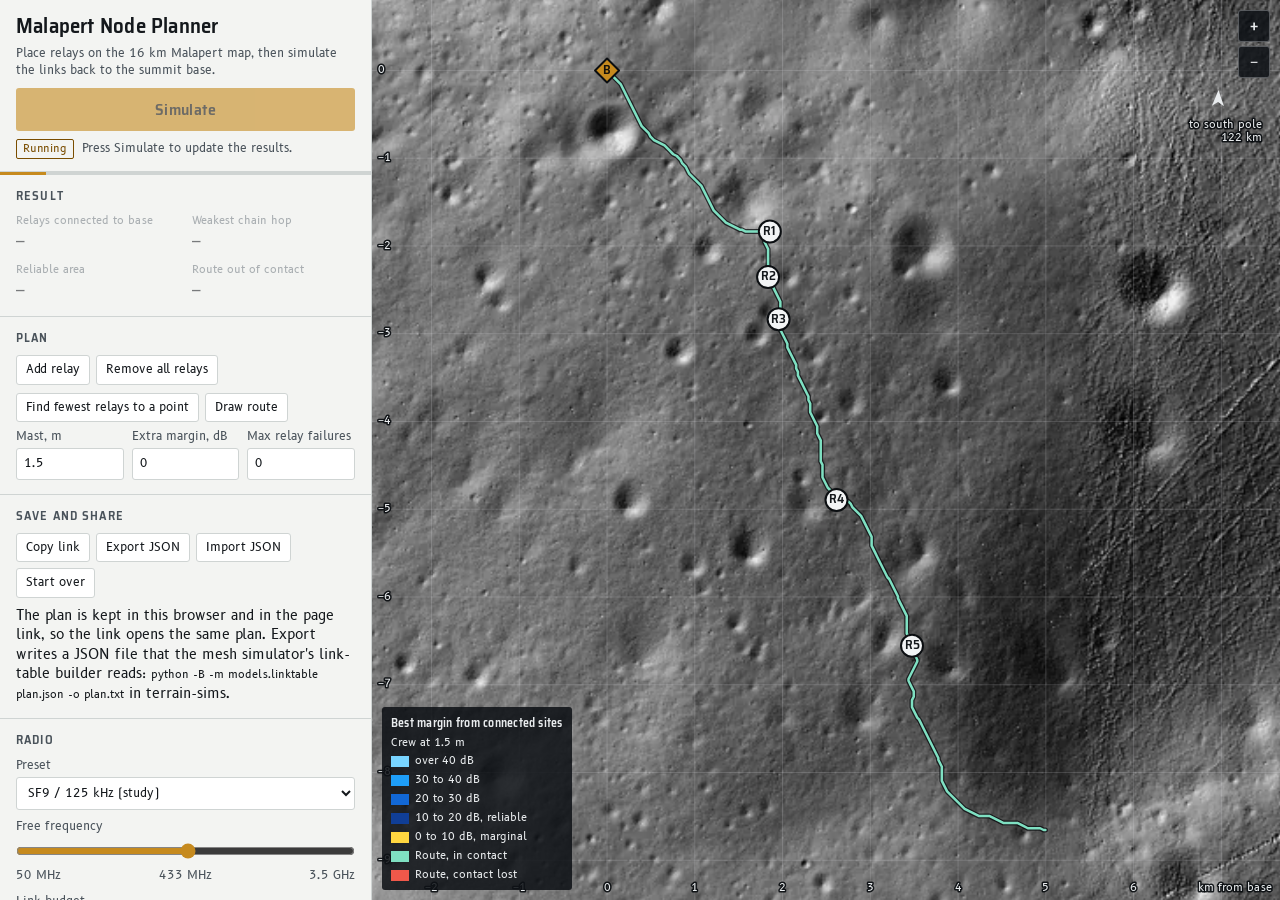
==== commit 77b21166: "Add failure-tolerant relay path planning" ====
--- a/routing-website/index.html
+++ b/routing-website/index.html
@@ -197,6 +197,9 @@
             <label class="f">Extra margin, dB
               <input id="auto-x" type="number" min="0" max="20" step="1" value="0">
             </label>
+            <label class="f">Max relay failures
+              <input id="auto-failures" type="number" min="0" max="12" step="1" value="0">
+            </label>
           </div>
         </div>
       </section>
@@ -1352,6 +1355,125 @@
     }
     return null;
   }
+  // Minimum relay-cost set of internally node-disjoint paths in a candidate-link graph.
+  function disjointPaths(n, edges, count) {
+    var source = 0, sink = 1, size = 2 + 2 * Math.max(0, n - 2), graph = Array.from({ length: size }, function () { return []; });
+    function inside(i) { return 2 + 2 * (i - 1); }
+    function outside(i) { return inside(i) + 1; }
+    function add(u, v, cap, cost, site) {
+      var f = { to: v, rev: graph[v].length, cap: cap, initial: cap, cost: cost, site: site }, b = { to: u, rev: graph[u].length, cap: 0, initial: 0, cost: -cost };
+      graph[u].push(f); graph[v].push(b);
+    }
+    function push(heap, item) {
+      var i = heap.length; heap.push(item);
+      while (i) { var p = (i - 1) >> 1; if (heap[p][0] <= item[0]) break; heap[i] = heap[p]; i = p; }
+      heap[i] = item;
+    }
+    function pop(heap) {
+      var top = heap[0], last = heap.pop();
+      if (heap.length) {
+        var i = 0;
+        while (true) { var l = 2 * i + 1, r = l + 1; if (l >= heap.length) break; var c = r < heap.length && heap[r][0] < heap[l][0] ? r : l; if (heap[c][0] >= last[0]) break; heap[i] = heap[c]; i = c; }
+        heap[i] = last;
+      }
+      return top;
+    }
+    for (var i = 1; i < n - 1; i++) add(inside(i), outside(i), 1, 1, i);
+    edges.forEach(function (e) {
+      var u = e[0], v = e[1];
+      if (u === 0 && v === n - 1) return;
+      if (u === 0) add(source, inside(v), count, 0);
+      else if (v === n - 1) add(outside(u), sink, count, 0);
+      else { add(outside(u), inside(v), count, 0); add(outside(v), inside(u), count, 0); }
+    });
+    var potential = new Float64Array(size), flow = 0, cost = 0;
+    while (flow < count) {
+      var dist = new Float64Array(size).fill(Infinity), prevN = new Int32Array(size).fill(-1), prevE = new Int32Array(size).fill(-1), heap = [];
+      dist[source] = 0; push(heap, [0, source]);
+      while (heap.length) {
+        var item = pop(heap), du = item[0], u0 = item[1];
+        if (du !== dist[u0]) continue;
+        for (var ei = 0; ei < graph[u0].length; ei++) {
+          var ed = graph[u0][ei]; if (!ed.cap) continue;
+          var nd = du + ed.cost + potential[u0] - potential[ed.to];
+          if (nd + 1e-12 >= dist[ed.to]) continue;
+          dist[ed.to] = nd; prevN[ed.to] = u0; prevE[ed.to] = ei; push(heap, [nd, ed.to]);
+        }
+      }
+      if (!isFinite(dist[sink])) break;
+      for (i = 0; i < size; i++) if (isFinite(dist[i])) potential[i] += dist[i];
+      var addFlow = count;
+      for (var v0 = sink; v0 !== source; v0 = prevN[v0]) addFlow = Math.min(addFlow, graph[prevN[v0]][prevE[v0]].cap);
+      for (v0 = sink; v0 !== source; v0 = prevN[v0]) {
+        var pe = graph[prevN[v0]][prevE[v0]]; pe.cap -= addFlow; graph[v0][pe.rev].cap += addFlow; cost += addFlow * pe.cost;
+      }
+      flow += addFlow;
+    }
+    if (flow < count) return null;
+    graph.forEach(function (row) { row.forEach(function (e) { if (e.initial) e.flow = e.initial - e.cap; }); });
+    var paths = [];
+    function take(u, used, seen) {
+      if (u === sink) return [];
+      seen[u] = 1;
+      for (var k = 0; k < graph[u].length; k++) {
+        var e = graph[u][k]; if (!(e.flow > 0) || seen[e.to]) continue;
+        var tail = take(e.to, used, seen);
+        if (tail) { e.flow--; return (e.site ? [e.site] : []).concat(tail); }
+      }
+      seen[u] = 0; return null;
+    }
+    for (i = 0; i < count; i++) {
+      var middle = take(source, [], new Uint8Array(size));
+      if (!middle) return null;
+      paths.push([0].concat(middle, [n - 1]));
+    }
+    return { cost: cost, paths: paths };
+  }
+  async function robustPointSearch(r, need, h, failures, maxRelays, setStat) {
+    var gB = covG(S.base.ant), gR = covG(S.relayAnt), tg = { x: S.target.x, y: S.target.y, h: S.crew.h, g: function () { return 0; } }, D = Math.hypot(tg.x - S.base.x, tg.y - S.base.y);
+    setStat("Checking the direct base-to-target link", 0.05);
+    var direct = await linkBatch(r, Float64Array.from([S.base.x, S.base.y, tg.x, tg.y, S.base.h, tg.h, tg.x, tg.y, S.base.x, S.base.y, tg.h, S.base.h]), function (p, e1, e2) { return p ? gB(e2) : gB(e1); });
+    if (r.ceil - direct[0] >= need && r.ceil - direct[1] >= need) return { mid: [], paths: [[S.base, tg]], target: tg, count: 0, spacing: 0, whole: false, cx: tg.x, cy: tg.y };
+    if (failures + 1 > maxRelays) return null;
+    for (var pass = 0; pass < 2; pass++) {
+      var whole = pass === 1, c = candidates(whole ? null : [S.base, tg], Math.max(1500, 0.35 * D), whole ? 700 : 500);
+      var list = [S.base].concat(c.sites.map(function (q) { return { x: q.x, y: q.y, h: h, g: gR }; }), [tg]), n = list.length, pairs = [], a = [], gains = [gB];
+      c.sites.forEach(function () { gains.push(gR); }); gains.push(function () { return 0; });
+      for (var i = 0; i < n; i++) for (var j = i + 1; j < n; j++) {
+        if (i === 0 && j === n - 1) continue;
+        pairs.push([i, j]);
+        a.push(list[i].x, list[i].y, list[j].x, list[j].y, list[i].h, list[j].h);
+        a.push(list[j].x, list[j].y, list[i].x, list[i].y, list[j].h, list[i].h);
+      }
+      setStat("Checking " + c.sites.length + " sites for " + (failures + 1) + " independent paths" + (whole ? " across the whole map" : ""), 0.15);
+      var L = await linkBatch(r, Float64Array.from(a), function (p, e1, e2) {
+        var edge = pairs[Math.floor(p / 2)], u = p % 2 ? edge[1] : edge[0], v = p % 2 ? edge[0] : edge[1];
+        return gains[u](e1) + gains[v](e2);
+      }), viable = [];
+      for (i = 0; i < pairs.length; i++) {
+        var e = pairs[i], ok = r.ceil - L[2 * i] >= need && r.ceil - L[2 * i + 1] >= need;
+        if (!ok) continue;
+        viable.push([e[0], e[1], Math.min(r.ceil - L[2 * i], r.ceil - L[2 * i + 1])]);
+      }
+      setStat("Selecting the smallest layout with " + (failures + 1) + " independent paths", 0.72);
+      var q = failures + 1 > maxRelays ? null : disjointPaths(n, viable, failures + 1);
+      if (q && q.cost <= maxRelays) {
+        // The primary route has the strongest weakest link; shorter routes break ties.
+        var margins = new Map();
+        viable.forEach(function (e) { margins.set(e[0] * n + e[1], e[2]); });
+        function weakest(path) {
+          var m = Infinity;
+          for (var k = 1; k < path.length; k++) { var u = path[k - 1], v = path[k]; m = Math.min(m, margins.get(Math.min(u, v) * n + Math.max(u, v))); }
+          return m;
+        }
+        q.paths.sort(function (a, b) { return weakest(b) - weakest(a) || a.length - b.length; });
+        var chosen = new Set();
+        q.paths.forEach(function (path) { path.slice(1, -1).forEach(function (id) { chosen.add(id); }); });
+        return { mid: Array.from(chosen).map(function (id) { return list[id]; }), paths: q.paths.map(function (path) { return path.map(function (id) { return list[id]; }); }), target: tg, count: c.sites.length, spacing: c.spacing, whole: whole, cx: tg.x, cy: tg.y };
+      }
+    }
+    return null;
+  }
   function planSite(s) { var r = planRows(s.ant).front; return { x: s.x, y: s.y, h: s.h, g: function (el) { return LL.elGain(r, el); }, c: covG(s.ant) }; }
   async function pointSearch(r, need, h, setStat) {
     var gR = planG(S.relayAnt), tg = { x: S.target.x, y: S.target.y, h: S.crew.h, g: function () { return 0; } }, D = Math.hypot(tg.x - S.base.x, tg.y - S.base.y);
@@ -1466,28 +1588,40 @@
     if (!S.busy && !(S.plan && S.plan.drawn) && useTarget !== true) { setPlacing(false); setPicking(!S.picking); return Promise.resolve(); }
     if (S.busy) hintShow("A run is still going. Try again when it finishes.", 2500);
     if (S.busy || !pool) return Promise.resolve();
-    var r = radio(), h = parseFloat($("auto-h").value), extra = parseFloat($("auto-x").value), t0 = performance.now(), drawn = S.plan && S.plan.drawn;
+    var r = radio(), h = parseFloat($("auto-h").value), extra = parseFloat($("auto-x").value), failures = parseInt($("auto-failures").value, 10), t0 = performance.now(), drawn = S.plan && S.plan.drawn;
     h = h >= 0.5 && h <= 30 ? h : 1.5; extra = extra >= 0 && extra <= 20 ? extra : 0;
-    $("auto-h").value = h; $("auto-x").value = extra;
+    failures = !drawn && failures >= 0 && failures <= MAX_RELAYS ? failures : 0;
+    $("auto-h").value = h; $("auto-x").value = extra; $("auto-failures").value = failures;
+    var fixedNodes = failures ? S.nodes.filter(function (v) { return !v.auto; }) : [], maxNew = Math.max(0, MAX_RELAYS - fixedNodes.length);
     var need = r.fade + extra, setStat = function (t, f) { $("stat").textContent = t; $("prog").style.width = Math.min(100, 100 * f) + "%"; };
     S.busy = true; $("simulate").disabled = true; $("auto").disabled = true; setChip("Planning", "stale");
     var done = function () { S.busy = false; $("simulate").disabled = false; $("auto").disabled = false; $("prog").style.width = "0"; };
-    return (drawn ? routeSearch(r, need, h, S.plan, setStat) : pointSearch(r, need, h, setStat)).then(function (q) {
+    return (drawn ? routeSearch(r, need, h, S.plan, setStat) : failures ? robustPointSearch(r, need, h, failures, maxNew, setStat) : pointSearch(r, need, h, setStat)).then(function (q) {
       done();
       var sec = ((performance.now() - t0) / 1000).toFixed(1);
       if (!q) {
         S.auto = null;
         if (S.sim) { renderResult(); setChip(S.stale ? "Out of date" : "Up to date", S.stale ? "stale" : "fresh"); }
-        $("stat").textContent = "No chain of up to " + MAX_RELAYS + " relays reaches the point."; renderPlan(); return null;
+        $("stat").textContent = failures ? "No layout survives up to " + failures + " relay failures with at most " + MAX_RELAYS + " relays." : "No chain of up to " + MAX_RELAYS + " relays reaches the point."; renderPlan(); return null;
       }
       var n = q.mid.length;
       if (!drawn) S.plan = null;
       S.solo = null; S.sel = null;
-      S.nodes = q.mid.map(function (w, k) { return relay("R" + (k + 1), w.x, w.y, h); });
-      S.seq = n + 1;
-      S.auto = drawn ? null : { cx: q.cx, cy: q.cy, from: n ? "R" + n : "B", last: q.last };
+      var relayFor = new Map(), added = [];
+      fixedNodes.forEach(function (v, k) { v.id = "R" + (k + 1); });
+      q.mid.forEach(function (w, k) { var v = relay("R" + (fixedNodes.length + k + 1), w.x, w.y, h); v.auto = !!failures; relayFor.set(w, v); added.push(v); });
+      S.nodes = fixedNodes.concat(added);
+      S.seq = S.nodes.length + 1;
+      var robustOverlay = !drawn && q.paths ? { cx: q.cx, cy: q.cy, paths: q.paths.map(function (p) { return p.map(function (v) { return v === S.base ? S.base : v === q.target ? S.target : relayFor.get(v); }); }) } : null;
+      S.auto = drawn || robustOverlay ? null : { cx: q.cx, cy: q.cy, from: n ? "R" + n : "B", last: q.last };
       fitPlan(); markStale(); renderPlan(); renderNodes(); renderLegend();
-      return aimAll(true);
+      return aimAll(true).then(function (v) {
+        if (robustOverlay) {
+          S.auto = robustOverlay; draw();
+          $("stat").textContent = n ? robustOverlay.paths.length + " independent paths; survives up to " + failures + " relay failures." : "Direct link; survives up to " + failures + " relay failures.";
+        }
+        return v;
+      });
     }).catch(function (e) {
       done(); banner("The relay search failed: " + e.message + ". Reload the page to try again.");
     });
@@ -1617,15 +1751,16 @@
   }
   function linkLines() {
     var sim = S.sim; if (!sim) { profLine(); return; }
-    var L = sim.list, n = L.length, i, j, r = sim.r;
+    var L = sim.list, n = L.length, i, j, r = sim.r, point = !!S.target;
     ctx.save(); if (S.stale) { ctx.setLineDash([6, 5]); ctx.globalAlpha = 0.55; }
     for (i = 0; i < n; i++) for (j = i + 1; j < n; j++) {
       var m = sim.hop[i][j]; if (!(m >= 0)) continue;
       var chain = sim.par[i] === j || sim.par[j] === i;
-      if (chain) continue;
+      if (chain && !point) continue;
       ctx.beginPath(); ctx.moveTo(sx(L[i].x), sy(L[i].y)); ctx.lineTo(sx(L[j].x), sy(L[j].y));
-      ctx.lineWidth = 1; ctx.strokeStyle = m >= r.fade ? "rgba(233,236,238,0.45)" : "rgba(255,214,64,0.5)"; ctx.stroke();
-    }
+      ctx.lineWidth = 1; ctx.strokeStyle = point ? "rgba(170,178,186,0.6)" : m >= r.fade ? "rgba(233,236,238,0.45)" : "rgba(255,214,64,0.5)"; ctx.stroke();
+    }
+    if (point) { ctx.restore(); profLine(); return; }
     for (i = 1; i < n; i++) {
       var p = sim.par[i]; if (p < 0) continue;
       var mm = sim.hop[i][p], ok = mm >= r.fade;
@@ -1661,9 +1796,27 @@
   }
   function targetLink() {
     var A = S.auto, sim = S.sim;
-    if (!A || !sim || S.stale || A.from === undefined || !S.target || S.target.x !== A.cx || S.target.y !== A.cy) return;
+    if (!A || !sim || S.stale || !S.target || S.target.x !== A.cx || S.target.y !== A.cy) return;
+    if (A.paths) {
+      ctx.save(); ctx.lineCap = "round"; ctx.lineJoin = "round";
+      // Draw backups first so the primary route remains visible at crossings.
+      A.paths.slice().reverse().forEach(function (path, i, paths) {
+        if (path.length < 2) return;
+        var primary = i === paths.length - 1;
+        ctx.beginPath(); ctx.moveTo(sx(path[0].x), sy(path[0].y));
+        for (var k = 1; k < path.length; k++) ctx.lineTo(sx(path[k].x), sy(path[k].y));
+        if (primary) { ctx.lineWidth = 6; ctx.strokeStyle = "rgba(8,11,14,0.78)"; ctx.stroke(); }
+        ctx.lineWidth = primary ? 3 : 1; ctx.strokeStyle = primary ? "#7fe0c2" : "rgba(170,178,186,0.6)"; ctx.stroke();
+      });
+      ctx.setLineDash([]); ctx.restore(); return;
+    }
+    if (A.from === undefined) return;
     var q = sim.list.filter(function (u) { return u.id === A.from; })[0]; if (!q) return;
-    ctx.beginPath(); ctx.moveTo(sx(q.x), sy(q.y)); ctx.lineTo(sx(S.target.x), sy(S.target.y));
+    var path = [q], at = sim.list.indexOf(q);
+    while (at > 0 && sim.par[at] >= 0) { at = sim.par[at]; path.unshift(sim.list[at]); }
+    path.push(S.target);
+    ctx.beginPath(); ctx.moveTo(sx(path[0].x), sy(path[0].y));
+    for (var k = 1; k < path.length; k++) ctx.lineTo(sx(path[k].x), sy(path[k].y));
     ctx.lineWidth = 5; ctx.strokeStyle = "rgba(8,11,14,0.7)"; ctx.stroke();
     ctx.lineWidth = 2.5; ctx.strokeStyle = "#7fe0c2"; ctx.stroke();
     ctx.font = "12px 'B612', 'Segoe UI', sans-serif"; ctx.textBaseline = "middle";
@@ -1756,7 +1909,7 @@
     var dx = q.x - T.bx, dy = q.y - T.by, r = Math.hypot(dx, dy), lim = T.rdisk - 30;
     if (r > lim) { q.x = T.bx + dx * lim / r; q.y = T.by + dy * lim / r; }
   }
-  function markStale() { S.stale = true; S.gen++; $("rd").classList.add("dim"); setChip("Out of date", "stale"); $("stat").textContent = "Press Simulate to update the results."; renderProfile(); persist(); draw(); }
+  function markStale() { if (S.auto && S.auto.paths) S.auto = null; S.stale = true; S.gen++; $("rd").classList.add("dim"); setChip("Out of date", "stale"); $("stat").textContent = "Press Simulate to update the results."; renderProfile(); persist(); draw(); }
   function zoomAt(px, py, f) {
     var x = wx(px), y = wy(py);
     view.s = Math.max(0.01, Math.min(1.6, view.s * f));
@@ -1846,6 +1999,8 @@
   function renderPlan() {
     var P = S.plan;
     $("auto").textContent = P && P.drawn ? "Find fewest relays along route" : "Find fewest relays to a point";
+    $("auto-failures").disabled = !!(P && P.drawn);
+    if (P && P.drawn) $("auto-failures").value = 0;
   }
   function nodeCard(q, i) {
     var sim = S.sim, idx = sim ? sim.list.findIndex(function (u) { return u.id === q.id; }) : -1, fresh = sim && !S.stale && idx >= 0;
@@ -2395,6 +2550,7 @@
   $("crewh").addEventListener("change", function () { var v = parseFloat($("crewh").value); if (v >= 0.5 && v <= 5) { S.crew.h = v; markStale(); } else $("crewh").value = S.crew.h; });
   $("add").addEventListener("click", function () { setPlacing(!S.placing); });
   $("clear").addEventListener("click", function () { if (S.drawing) setDrawing(false); S.nodes = []; S.seq = 1; S.plan = null; S.auto = null; S.target = null; S.solo = null; markStale(); renderPlan(); renderNodes(); renderLegend(); });
+  $("auto-failures").addEventListener("change", function () { var v = parseInt($("auto-failures").value, 10); $("auto-failures").value = isFinite(v) ? Math.max(0, Math.min(MAX_RELAYS, v)) : 0; });
   $("auto").addEventListener("click", function () { autoPlan(); });
   $("draw").addEventListener("click", function () {
     if (S.drawing) { finishDraw(); return; }
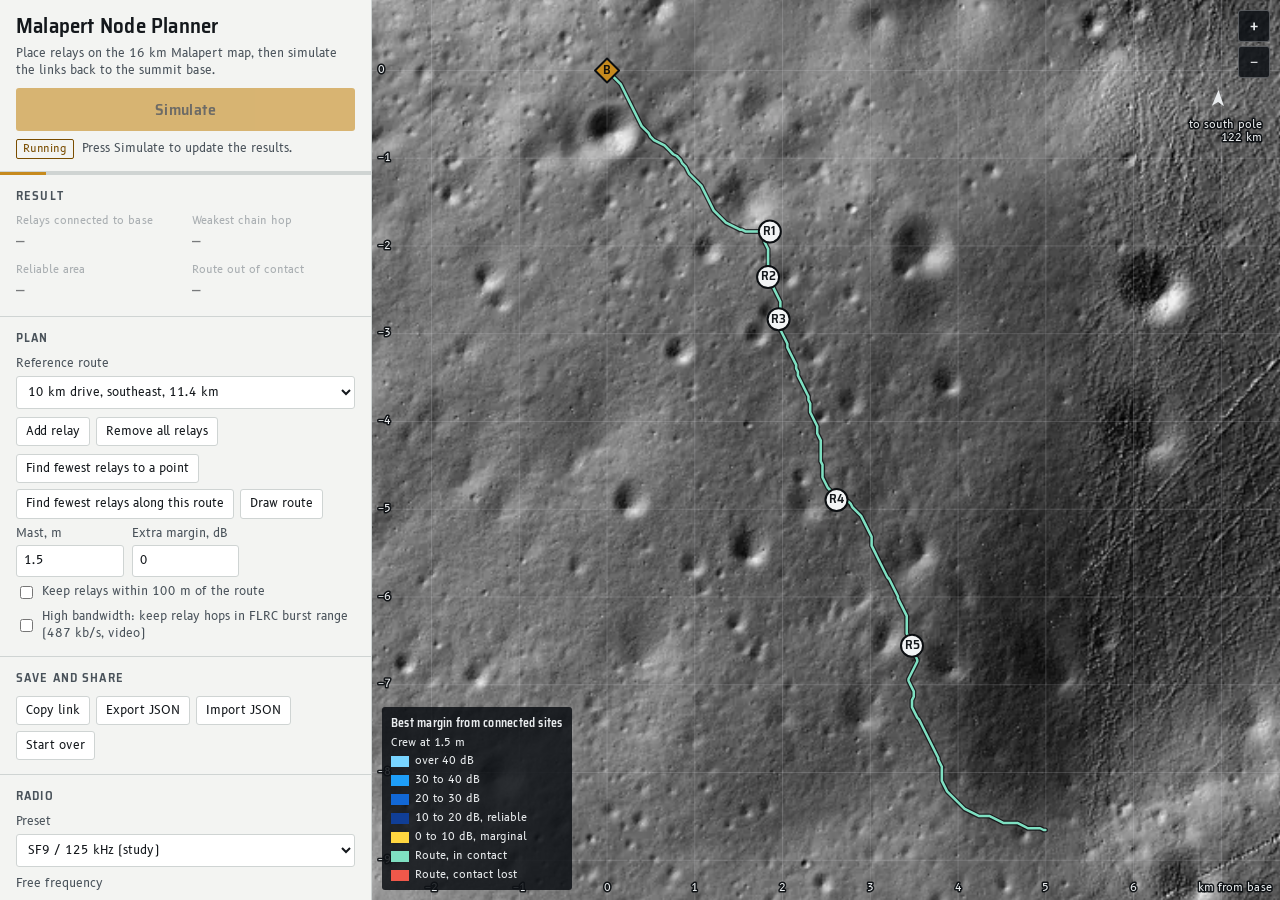
==== commit 58740089: "Add an exact route relay search, walking paths and a high-bandwidth option, and drop espar_plate" ====
--- a/routing-website/index.html
+++ b/routing-website/index.html
@@ -68,6 +68,7 @@
 .btn { font: inherit; font-size: 12px; color: var(--ink); background: var(--raised); border: 1px solid var(--rule); border-radius: 3px; padding: 5px 9px; cursor: pointer; }
 .autop { display: grid; gap: 6px; }
 .autof { display: grid; grid-template-columns: repeat(3, minmax(0, 1fr)); gap: 8px; align-items: end; }
+.autonote { margin: 0; font-size: 12px; line-height: 1.4; color: var(--ink2); }
 .btn:disabled { opacity: 0.5; cursor: default; }
 .btn[aria-pressed="true"] { border-color: var(--gold); color: var(--gold); font-weight: 700; }
 :focus-visible { outline: 2px solid var(--gold); outline-offset: 1px; }
@@ -124,7 +125,6 @@
 .antbtns { align-items: center; margin-top: 8px; }
 .ov1 { display: flex; gap: 6px; align-items: center; cursor: pointer; font-size: 12px; color: var(--ink2); }
 #antprev { display: block; width: 100%; max-width: 340px; height: auto; aspect-ratio: 2 / 1; margin: 8px 0 4px; background: #0b0e11; border-radius: 3px; }
-.antcav { color: var(--ink3); margin-top: 4px; }
 .vh { position: absolute; width: 1px; height: 1px; overflow: hidden; clip: rect(0 0 0 0); white-space: nowrap; }
 .btn.lk { padding: 2px 7px; font-size: 11.5px; }
 .st code { font-family: var(--mono); font-size: 11px; overflow-wrap: anywhere; }
@@ -180,6 +180,9 @@
       </section>
       <section aria-label="Plan">
         <h2>Plan</h2>
+        <label class="f">Reference route
+          <select id="route-sel"></select>
+        </label>
         <div class="btns">
           <button id="add" class="btn" type="button" aria-pressed="false">Add relay</button>
           <button id="clear" class="btn" type="button">Remove all relays</button>
@@ -187,6 +190,7 @@
         <div class="autop">
           <div class="btns">
             <button id="auto" class="btn" type="button" aria-pressed="false">Find fewest relays to a point</button>
+            <button id="auto-route" class="btn" type="button" hidden>Find fewest relays along this route</button>
             <button id="draw" class="btn" type="button" aria-pressed="false">Draw route</button>
             <button id="undo" class="btn" type="button" hidden>Undo point</button>
           </div>
@@ -197,10 +201,10 @@
             <label class="f">Extra margin, dB
               <input id="auto-x" type="number" min="0" max="20" step="1" value="0">
             </label>
-            <label class="f">Max relay failures
-              <input id="auto-failures" type="number" min="0" max="12" step="1" value="0">
-            </label>
           </div>
+          <label class="ov1" id="auto-near-row" hidden><input type="checkbox" id="auto-near">Keep relays within 100 m of the route</label>
+          <label class="ov1"><input type="checkbox" id="auto-hb">High bandwidth: keep relay hops in FLRC burst range (487 kb/s, video)</label>
+          <p class="autonote" id="auto-note" hidden></p>
         </div>
       </section>
       <section aria-label="Save and share">
@@ -212,7 +216,6 @@
           <button id="reset" class="btn" type="button">Start over</button>
           <input id="importf" type="file" accept=".json,application/json" hidden>
         </div>
-        <div class="st">The plan is kept in this browser and in the page link, so the link opens the same plan. Export writes a JSON file that the mesh simulator's link-table builder reads: <code>python -B -m models.linktable plan.json -o plan.txt</code> in terrain-sims.</div>
       </section>
       <section aria-label="Radio">
         <h2>Radio</h2>
@@ -260,8 +263,6 @@
           <label class="ov1"><input type="checkbox" id="t-pat" checked>Show shapes on map</label>
         </div>
         <canvas id="antprev" width="340" height="170" aria-label="Horizon and vertical pattern of the chosen antenna against a half-wave dipole"></canvas>
-        <div id="ant-note" class="st"></div>
-        <div class="st antcav">Free-space patterns of lossless 433 MHz designs, added at the node end of every link at the ray's take-off angle, and at both ends between nodes; the crew or target end stays 0 dBi. The terrain model already includes the ground. Switched and phased arrays use their best beam for each link. Isotropic is the study's assumption and the default.</div>
       </section>
       <section aria-label="Sites">
         <h2>Sites</h2>
@@ -983,8 +984,168 @@
     return best;
   }
 
+  // ---- fewest sites that cover every target and stay linked to site 0
+  // cov holds one bit row of nt targets per site, adj one bit row of m sites per site (symmetric). Sizes are tried from 1 up to kmax: each level
+  // branches on the uncovered target with the fewest covering sites, and a full cover that is not linked may take one or two bridge sites. A site
+  // is dropped first when another covers and links at least as much. Returns up to `keep` sets of the smallest size found; `proven` says every
+  // smaller size was ruled out, and with no set found, that no set of kmax or fewer exists.
+  function fewestCover(m, nt, cov, adj, kmax, keep, budgetMs, clock) {
+    var W = Math.max(1, Math.ceil(nt / 32)), Wm = Math.ceil(m / 32), now = clock || Date.now, t0 = now(), i, u, v, w;
+    var pop = function (x) { x -= (x >>> 1) & 0x55555555; x = (x & 0x33333333) + ((x >>> 2) & 0x33333333); return (((x + (x >>> 4)) & 0x0f0f0f0f) * 0x01010101) >>> 24; };
+    var U0 = new Uint32Array(W), left0 = 0;
+    for (i = 0; i < nt; i++) if (!(cov[i >>> 5] >>> (i & 31) & 1)) { U0[i >>> 5] |= 1 << (i & 31); left0++; }
+    if (!left0) return { k: 0, sets: [[]], proven: true, nodes: 0, live: 0, ms: 0 };
+    var cu = new Uint32Array(m * W);
+    for (u = 0; u < m; u++) for (w = 0; w < W; w++) cu[u * W + w] = cov[u * W + w] & U0[w];
+    var live = new Uint8Array(m), nl = 0;
+    for (u = 1; u < m; u++) {
+      var dom = false;
+      for (v = 1; v < m && !dom; v++) {
+        if (v === u) continue;
+        var sub = true, eq = true;
+        for (w = 0; w < W && sub; w++) { var a = cu[u * W + w], b = cu[v * W + w]; if (a & ~b) sub = false; else if (a !== b) eq = false; }
+        for (w = 0; w < Wm && sub; w++) {
+          var x = adj[u * Wm + w], y = adj[v * Wm + w];
+          if ((v >>> 5) === w) x &= ~(1 << (v & 31));
+          if ((u >>> 5) === w) y &= ~(1 << (u & 31));
+          if (x & ~y) sub = false; else if (x !== y) eq = false;
+        }
+        if (sub && (!eq || v < u)) dom = true;
+      }
+      if (!dom) { live[u] = 1; nl++; }
+    }
+    var byT = [], t;
+    for (t = 0; t < nt; t++) { var l = []; if (U0[t >>> 5] >>> (t & 31) & 1) for (u = 1; u < m; u++) if (live[u] && (cu[u * W + (t >>> 5)] >>> (t & 31) & 1)) l.push(u); byT.push(l); }
+    var linked = function (a, b) { return adj[a * Wm + (b >>> 5)] >>> (b & 31) & 1; };
+    var sets = [], keys = {}, seen, nodes = 0, gap = false, STOP = {}, TIME = {};
+    var record = function (ids) {
+      var s = ids.slice().sort(function (p, q) { return p - q; }), key = s.join(",");
+      if (keys[key]) return;
+      keys[key] = 1; sets.push(s);
+      if (sets.length >= keep) throw STOP;
+    };
+    var leaf = function (chosen, left) {
+      var ids = [0].concat(chosen), n = ids.length, comp = new Int32Array(n).fill(-1), nc = 0, st = [], a, b, c;
+      for (a = 0; a < n; a++) {
+        if (comp[a] >= 0) continue;
+        comp[a] = nc; st.push(a);
+        while (st.length) { c = st.pop(); for (b = 0; b < n; b++) if (comp[b] < 0 && linked(ids[c], ids[b])) { comp[b] = nc; st.push(b); } }
+        nc++;
+      }
+      if (nc === 1) { record(chosen); return; }
+      if (left < 1) return;
+      var all = (1 << nc) - 1, att = new Int32Array(m), found = false, inSet = new Uint8Array(m);
+      for (a = 0; a < n; a++) inSet[ids[a]] = 1;
+      for (b = 1; b < m; b++) {
+        if (inSet[b] || !live[b]) continue;
+        for (a = 0; a < n; a++) if (linked(b, ids[a])) att[b] |= 1 << comp[a];
+        if (att[b] === all) { found = true; record(chosen.concat([b])); }
+      }
+      if (found || left < 2) return;
+      for (b = 1; b < m; b++) {
+        if (!att[b]) continue;
+        for (c = b + 1; c < m; c++) if (att[c] && (att[b] | att[c]) === all && ((att[b] & att[c]) || linked(b, c))) { found = true; record(chosen.concat([b, c])); }
+      }
+      if (!found && left >= 3) gap = true;
+    };
+    var dfs = function (U, nU, chosen, left) {
+      if ((nodes++ & 255) === 0 && now() - t0 > budgetMs) throw TIME;
+      if (!nU) { leaf(chosen, left); return; }
+      if (!left) return;
+      var key = chosen.slice().sort(function (p, q) { return p - q; }).join(",");
+      if (seen[key]) return;
+      seen[key] = 1;
+      var best = -1, bl = Infinity, w2, bits, q, g, mx = 0;
+      for (w2 = 0; w2 < W; w2++) { bits = U[w2]; while (bits) { q = 31 - Math.clz32(bits & -bits); bits &= bits - 1; g = byT[w2 * 32 + q].length; if (g < bl) { bl = g; best = w2 * 32 + q; } } }
+      if (!bl) return;
+      for (q = 1; q < m; q++) { if (!live[q]) continue; g = 0; for (w2 = 0; w2 < W; w2++) g += pop(cu[q * W + w2] & U[w2]); if (g > mx) mx = g; }
+      if (left * mx < nU) return;
+      var c = byT[best].map(function (s) { var gg = 0; for (var z = 0; z < W; z++) gg += pop(cu[s * W + z] & U[z]); return [s, gg]; }).sort(function (p, r) { return r[1] - p[1]; });
+      for (q = 0; q < c.length; q++) {
+        var V = new Uint32Array(W);
+        for (w2 = 0; w2 < W; w2++) V[w2] = U[w2] & ~cu[c[q][0] * W + w2];
+        chosen.push(c[q][0]); dfs(V, nU - c[q][1], chosen, left - 1); chosen.pop();
+      }
+    };
+    var out = function (k, proven) { return { k: k, sets: sets, proven: proven, nodes: nodes, live: nl, ms: now() - t0 }; };
+    for (var k = 1; k <= kmax; k++) {
+      seen = {};
+      try { dfs(U0, left0, [], k); }
+      catch (e) { if (e === TIME) return out(sets.length ? k : null, sets.length > 0 && !gap); if (e !== STOP) throw e; }
+      if (sets.length) return out(k, !gap);
+    }
+    return out(null, !gap);
+  }
+
+  // ---- shortest walk between two map points on the terrain grid
+  // A* over the eight neighbors with the 3-D step length. A cell is closed when it is outside the mask or its slope (slope[i] / 4, degrees) is over
+  // maxDeg, and a step when its grade is or when it cuts the corner of a closed cell; the two end cells stay open. The grid path is then pulled taut: from each point it skips to the farthest
+  // later point that a straight line reaches over open cells. Returns the points as a flat x, y list with the 3-D length, or null.
+  function walkPath(ter, slope, mask, x0, y0, x1, y1, maxDeg) {
+    var nc = ter.nc, nr = ter.nr, cell = ter.cell, z = ter.z;
+    var cellAt = function (x, y) { var c = Math.round((x - ter.x0) / cell), r = Math.round((ter.ytop - y) / cell); return r < 0 || c < 0 || r >= nr || c >= nc ? -1 : r * nc + c; };
+    var a = cellAt(x0, y0), b = cellAt(x1, y1);
+    if (a < 0 || b < 0) return null;
+    var n = nr * nc, g = new Float32Array(n).fill(Infinity), par = new Int32Array(n).fill(-1), done = new Uint8Array(n), hk = [], hv = [], lim = Math.tan(maxDeg * Math.PI / 180), bc = b % nc, br = Math.floor(b / nc);
+    var shut = function (i) { return !mask[i] || slope[i] / 4 > maxDeg; };
+    var push = function (k, v) { var i = hk.length; hk.push(k); hv.push(v); while (i > 0) { var q = (i - 1) >> 1; if (hk[q] <= k) break; hk[i] = hk[q]; hv[i] = hv[q]; i = q; } hk[i] = k; hv[i] = v; };
+    var pop = function () {
+      var top = hv[0], k = hk.pop(), v = hv.pop(), len = hk.length, i = 0;
+      if (len) { for (;;) { var c = 2 * i + 1; if (c >= len) break; if (c + 1 < len && hk[c + 1] < hk[c]) c++; if (hk[c] >= k) break; hk[i] = hk[c]; hv[i] = hv[c]; i = c; } hk[i] = k; hv[i] = v; }
+      return top;
+    };
+    g[a] = 0; push(Math.hypot((a % nc) - bc, Math.floor(a / nc) - br) * cell, a);
+    while (hk.length) {
+      var u = pop();
+      if (done[u]) continue;
+      done[u] = 1;
+      if (u === b) break;
+      var uc = u % nc, ur = (u - uc) / nc;
+      for (var dr = -1; dr <= 1; dr++) for (var dc = -1; dc <= 1; dc++) {
+        if (!dr && !dc) continue;
+        var vr = ur + dr, vc = uc + dc;
+        if (vr < 0 || vc < 0 || vr >= nr || vc >= nc) continue;
+        var v = vr * nc + vc;
+        if (done[v] || (v !== b && shut(v))) continue;
+        if (dr && dc) { var s1 = ur * nc + vc, s2 = vr * nc + uc; if ((s1 !== a && s1 !== b && shut(s1)) || (s2 !== a && s2 !== b && shut(s2))) continue; }
+        var d = cell * (dr && dc ? Math.SQRT2 : 1), dz = z[v] - z[u];
+        if (Math.abs(dz) > lim * d) continue;
+        var ng = g[u] + Math.sqrt(d * d + dz * dz);
+        if (ng < g[v]) { g[v] = ng; par[v] = u; push(ng + Math.hypot(vc - bc, vr - br) * cell, v); }
+      }
+    }
+    if (!done[b]) return null;
+    var px = [], py = [];
+    for (var c2 = b; c2 >= 0; c2 = par[c2]) { px.push(ter.x0 + (c2 % nc) * cell); py.push(ter.ytop - Math.floor(c2 / nc) * cell); }
+    px.reverse(); py.reverse();
+    var open = function (i, j) {
+      var dd = Math.hypot(px[j] - px[i], py[j] - py[i]), m = Math.max(1, Math.ceil(dd / (cell / 8)));
+      for (var k = 1; k < m; k++) { var q = cellAt(px[i] + (px[j] - px[i]) * k / m, py[i] + (py[j] - py[i]) * k / m); if (q < 0 || shut(q)) return false; }
+      return true;
+    };
+    var out = [px[0], py[0]], at = 0, len = 0;
+    while (at < px.length - 1) {
+      var j = Math.min(px.length - 1, at + 80);
+      while (j > at + 1 && !open(at, j)) j--;
+      var m2 = Math.max(1, Math.ceil(Math.hypot(px[j] - px[at], py[j] - py[at]) / cell)), z0 = ter.sample(px[at], py[at]), seg = Math.hypot(px[j] - px[at], py[j] - py[at]) / m2;
+      for (var k2 = 1; k2 <= m2; k2++) { var z1 = ter.sample(px[at] + (px[j] - px[at]) * k2 / m2, py[at] + (py[j] - py[at]) * k2 / m2); len += Math.sqrt(seg * seg + (z1 - z0) * (z1 - z0)); z0 = z1; }
+      out.push(px[j], py[j]); at = j;
+    }
+    return { pts: out, len: len, deg: maxDeg };
+  }
+
   // ---- worker jobs, shared by the page's Web Workers and the Node timing harness
   function handle(state, m) {
+    if (m.type === "walk") {
+      var wp = null;
+      for (var wd = 0; wd < m.degs.length && !wp; wd++) wp = walkPath(state.ter, m.slope, m.mask, m.x0, m.y0, m.x1, m.y1, m.degs[wd]);
+      return wp ? { type: "walk", id: m.id, pts: Float64Array.from(wp.pts), len: wp.len, deg: wp.deg } : { type: "walk", id: m.id, pts: null };
+    }
+    if (m.type === "cover") {
+      var fc = fewestCover(m.m, m.nt, m.cov, m.adj, m.kmax, m.keep, m.budget);
+      fc.type = "cover"; fc.id = m.id;
+      return fc;
+    }
     if (m.type === "init") {
       var t = m.terrain;
       state.ter = new Terrain(m.dem, t.nr, t.nc, t.x0, t.ytop, t.cell, t.bx, t.by, t.rdisk);
@@ -1017,7 +1178,7 @@
     handle: handle, C0: C0, R_MOON: R_MOON, FINAL: FINAL, J: J, sigma: sigma, mapScale: mapScale, Params: Params, p526: p526, hybridProfile: hybridProfile,
     Terrain: Terrain, linkLoss: linkLoss, Sweep: Sweep, radialEnd: radialEnd, coverageBlock: coverageBlock, rasterize: rasterize, widestChain: widestChain,
     tSys: tSys, shannonRate: shannonRate, lossForRate: lossForRate, hopShare: hopShare, nrRate: nrRate, K_DBM: K_DBM,
-    Antenna: Antenna, elGain: elGain, bearing: bearing
+    Antenna: Antenna, elGain: elGain, bearing: bearing, fewestCover: fewestCover, walkPath: walkPath
   };
 })();
 if (typeof module !== "undefined" && module.exports) module.exports = LL;
@@ -1025,7 +1186,7 @@
 <script>
 window.MALAPERT_META={"terrain":{"n":1621,"x0":-11817.5,"ytop":137837.5,"cell":20.0,"bx":4387.5,"by":121632.5,"rdisk":16040.0,"wn":811,"wx0":-11817.5,"wytop":137837.5,"wcell":40.0},"plans":[{"case":"a","budget":"141","name":"Design-reference EVA, 2 km","tag":"a_h1.5_pe_prune_n2","relays":2,"km":2.2,"t_min":77.6,"study_out_min":0.0,"study_gap_min":0.0,"weakest_db":22.5,"closed":true,"deployment":"causal","nodes":[[4262.5,121577.5,0.134],[3602.5,121097.5,1.004]],"tx":[4382.5,4342.5,4302.5,4262.5,4222.5,4182.5,4142.5,4102.5,4082.5,4042.5,4022.5,4002.5,3982.5,3962.5,3942.5,3922.5,3902.5,3882.5,3862.5,3842.5,3822.5,3802.5,3782.5,3762.5,3742.5,3722.5,3682.5,3642.5,3622.5,3602.5,3582.5,3562.5,3542.5,3522.5,3502.5,3482.5,3462.5,3442.5,3422.5,3402.5,3362.5,3322.5,3282.5,3242.5,3202.5,3162.5,3142.5,3122.5,3102.5,3062.5,3022.5,2982.5,2942.5,2902.5,2862.5,2822.5,2782.5,2762.5,2742.5,2702.5,2662.5,2642.5,2622.5,2602.5],"ty":[121637.5,121617.5,121597.5,121577.5,121557.5,121537.5,121517.5,121497.5,121477.5,121457.5,121437.5,121417.5,121397.5,121377.5,121357.5,121337.5,121317.5,121297.5,121277.5,121257.5,121237.5,121217.5,121177.5,121137.5,121117.5,121097.5,121077.5,121097.5,121097.5,121097.5,121077.5,121057.5,121037.5,121017.5,120997.5,120977.5,120957.5,120937.5,120917.5,120897.5,120877.5,120857.5,120837.5,120817.5,120797.5,120777.5,120777.5,120777.5,120777.5,120757.5,120737.5,120717.5,120697.5,120677.5,120657.5,120637.5,120617.5,120597.5,120577.5,120557.5,120577.5,120577.5,120577.5,120577.5],"dt":[0.675,1.353,1.352,1.355,1.373,1.395,1.4,1.135,1.131,1.137,0.884,0.883,0.887,0.895,0.903,0.91,0.915,0.918,0.924,0.942,0.957,1.257,1.56,1.274,0.975,1.199,1.4,0.994,0.635,0.828,1.062,1.148,1.16,1.113,1.064,1.041,1.032,1.028,1.019,1.308,1.663,1.733,1.73,1.725,1.729,1.232,0.748,0.762,1.267,1.717,1.661,1.653,1.675,1.727,1.761,1.779,1.49,1.18,1.571,1.985,1.424,0.82,0.775,0.376],"s":[0.0,0.045,0.09,0.134,0.179,0.224,0.269,0.313,0.342,0.387,0.415,0.443,0.472,0.5,0.528,0.557,0.585,0.614,0.642,0.67,0.699,0.727,0.772,0.818,0.846,0.875,0.919,0.964,0.984,1.004,1.033,1.062,1.091,1.12,1.148,1.177,1.206,1.234,1.263,1.292,1.337,1.382,1.428,1.473,1.518,1.564,1.584,1.604,1.625,1.67,1.715,1.761,1.806,1.852,1.897,1.943,1.988,2.018,2.046,2.092,2.139,2.159,2.18,2.2]},{"case":"a","budget":"128.5","name":"Design-reference EVA, 2 km","tag":"a_h1.5_pe_prune_n2","relays":2,"km":2.15,"t_min":76.8,"study_out_min":0.0,"study_gap_min":0.0,"weakest_db":26.4,"closed":true,"deployment":"causal","nodes":[[3682.5,121217.5,0.826],[3582.5,121197.5,0.932]],"tx":[4382.5,4342.5,4302.5,4262.5,4222.5,4182.5,4142.5,4102.5,4062.5,4022.5,3982.5,3942.5,3922.5,3902.5,3862.5,3842.5,3822.5,3782.5,3742.5,3722.5,3702.5,3682.5,3662.5,3642.5,3602.5,3582.5,3562.5,3522.5,3482.5,3442.5,3402.5,3362.5,3322.5,3282.5,3242.5,3202.5,3182.5,3162.5,3122.5,3082.5,3042.5,3002.5,2962.5,2922.5,2882.5,2842.5,2822.5,2802.5,2782.5,2762.5,2742.5,2702.5,2682.5,2662.5,2642.5,2622.5,2602.5],"ty":[121637.5,121617.5,121597.5,121577.5,121557.5,121537.5,121517.5,121497.5,121477.5,121457.5,121437.5,121417.5,121397.5,121377.5,121357.5,121337.5,121317.5,121297.5,121277.5,121257.5,121237.5,121217.5,121217.5,121217.5,121197.5,121197.5,121177.5,121157.5,121137.5,121117.5,121097.5,121077.5,121057.5,121037.5,121017.5,120997.5,120997.5,120997.5,120977.5,120957.5,120937.5,120917.5,120897.5,120877.5,120857.5,120837.5,120817.5,120797.5,120777.5,120757.5,120737.5,120717.5,120697.5,120677.5,120637.5,120597.5,120577.5],"dt":[0.675,1.353,1.352,1.355,1.373,1.395,1.4,1.39,1.388,1.395,1.393,1.133,0.883,1.15,1.155,0.899,1.168,1.435,1.162,0.895,0.919,0.817,0.7,1.146,1.155,0.916,1.541,1.911,1.7,1.593,1.759,1.989,2.146,2.194,2.114,1.424,0.79,1.234,1.698,1.676,1.619,1.543,1.496,1.532,1.592,1.277,0.924,0.918,0.968,1.067,1.525,1.538,1.136,1.582,2.088,1.643,0.577],"s":[0.0,0.045,0.09,0.134,0.179,0.224,0.269,0.313,0.358,0.403,0.448,0.493,0.521,0.55,0.594,0.623,0.651,0.696,0.741,0.769,0.798,0.826,0.846,0.866,0.911,0.932,0.96,1.007,1.053,1.098,1.143,1.189,1.235,1.281,1.328,1.374,1.394,1.415,1.46,1.505,1.55,1.595,1.64,1.685,1.73,1.776,1.805,1.833,1.861,1.89,1.919,1.965,1.994,2.022,2.069,2.115,2.145]},{"case":"a2","budget":"141","name":"Walk to never-lit patch","tag":"a2_h1.5_pe_prune_n1","relays":1,"km":2.33,"t_min":75.9,"study_out_min":0.0,"study_gap_min":0.0,"weakest_db":35.4,"closed":true,"deployment":"causal","nodes":[[4742.5,121077.5,0.674]],"tx":[4382.5,4402.5,4422.5,4442.5,4462.5,4482.5,4502.5,4522.5,4542.5,4562.5,4582.5,4602.5,4622.5,4642.5,4662.5,4682.5,4702.5,4722.5,4742.5,4762.5,4782.5,4802.5,4822.5,4842.5,4862.5,4882.5,4902.5,4922.5,4942.5,4962.5,4982.5,5002.5,5022.5,5042.5,5062.5,5082.5,5102.5,5122.5,5142.5,5162.5,5182.5,5202.5,5222.5,5242.5,5262.5,5282.5,5302.5,5322.5,5342.5,5362.5,5382.5,5402.5,5422.5,5442.5,5462.5,5482.5,5502.5,5522.5,5542.5,5562.5,5582.5,5602.5,5642.5,5682.5,5722.5,5762.5,5802.5,5842.5,5862.5,5882.5,5902.5,5922.5,5942.5,5962.5],"ty":[121637.5,121617.5,121597.5,121577.5,121557.5,121537.5,121517.5,121497.5,121477.5,121437.5,121397.5,121357.5,121317.5,121277.5,121237.5,121197.5,121157.5,121117.5,121077.5,121057.5,121037.5,121017.5,120997.5,120977.5,120957.5,120937.5,120917.5,120897.5,120877.5,120857.5,120837.5,120817.5,120797.5,120777.5,120757.5,120737.5,120717.5,120697.5,120677.5,120657.5,120637.5,120617.5,120597.5,120577.5,120557.5,120537.5,120497.5,120477.5,120457.5,120437.5,120417.5,120397.5,120377.5,120357.5,120337.5,120317.5,120297.5,120277.5,120257.5,120237.5,120217.5,120197.5,120177.5,120157.5,120137.5,120117.5,120097.5,120077.5,120077.5,120077.5,120077.5,120077.5,120077.5,120117.5],"dt":[0.424,0.849,0.85,0.853,0.859,0.864,0.87,0.882,1.156,1.419,1.409,1.382,1.362,1.38,1.393,1.372,1.363,1.391,1.162,0.931,0.972,1.009,1.016,0.987,0.951,0.946,0.972,0.977,0.938,0.892,0.867,0.858,0.856,0.863,0.872,0.876,0.886,0.903,0.908,0.904,0.911,0.917,0.903,0.886,0.884,1.156,1.157,0.882,0.877,0.877,0.876,0.88,0.887,0.891,0.891,0.889,0.885,0.885,0.887,0.906,0.988,1.394,1.61,1.496,1.626,1.744,1.75,1.287,0.828,0.836,0.814,0.756,1.087,0.727],"s":[0.0,0.028,0.057,0.085,0.113,0.141,0.17,0.198,0.226,0.271,0.316,0.361,0.406,0.45,0.495,0.54,0.585,0.63,0.674,0.703,0.731,0.76,0.789,0.817,0.846,0.874,0.902,0.931,0.96,0.988,1.017,1.045,1.073,1.101,1.13,1.158,1.186,1.215,1.243,1.272,1.3,1.329,1.357,1.385,1.413,1.442,1.487,1.515,1.543,1.572,1.6,1.628,1.656,1.685,1.713,1.741,1.77,1.798,1.826,1.855,1.883,1.912,1.958,2.003,2.048,2.094,2.139,2.184,2.205,2.225,2.246,2.266,2.287,2.331]},{"case":"a2","budget":"128.5","name":"Walk to never-lit patch","tag":"a2_h1.5_pe_prune_n2","relays":2,"km":2.45,"t_min":79.7,"study_out_min":0.0,"study_gap_min":0.0,"weakest_db":41.3,"closed":true,"deployment":"causal","nodes":[[4502.5,121577.5,0.134],[5602.5,120257.5,2.027]],"tx":[4382.5,4422.5,4462.5,4502.5,4522.5,4562.5,4602.5,4642.5,4662.5,4682.5,4702.5,4722.5,4742.5,4782.5,4822.5,4862.5,4902.5,4942.5,4982.5,5002.5,5022.5,5042.5,5062.5,5082.5,5102.5,5122.5,5142.5,5162.5,5182.5,5202.5,5222.5,5242.5,5262.5,5282.5,5302.5,5302.5,5302.5,5322.5,5322.5,5322.5,5322.5,5322.5,5322.5,5322.5,5322.5,5322.5,5322.5,5322.5,5322.5,5322.5,5322.5,5342.5,5362.5,5382.5,5402.5,5422.5,5442.5,5462.5,5482.5,5502.5,5522.5,5542.5,5562.5,5582.5,5602.5,5622.5,5642.5,5682.5,5702.5,5722.5,5762.5,5782.5,5802.5,5822.5,5842.5,5862.5,5882.5,5902.5,5922.5,5942.5,5962.5],"ty":[121637.5,121617.5,121597.5,121577.5,121577.5,121557.5,121537.5,121517.5,121517.5,121517.5,121517.5,121517.5,121517.5,121497.5,121477.5,121457.5,121437.5,121417.5,121397.5,121397.5,121357.5,121337.5,121317.5,121297.5,121277.5,121257.5,121237.5,121217.5,121197.5,121177.5,121157.5,121137.5,121117.5,121097.5,121057.5,121037.5,121017.5,120977.5,120957.5,120937.5,120917.5,120897.5,120877.5,120857.5,120837.5,120817.5,120797.5,120777.5,120757.5,120737.5,120717.5,120677.5,120637.5,120597.5,120557.5,120517.5,120497.5,120477.5,120437.5,120397.5,120357.5,120317.5,120297.5,120277.5,120257.5,120237.5,120197.5,120177.5,120157.5,120137.5,120117.5,120117.5,120117.5,120117.5,120117.5,120117.5,120117.5,120117.5,120117.5,120117.5,120117.5],"dt":[0.671,1.344,1.348,0.978,0.987,1.381,1.412,1.039,0.647,0.643,0.635,0.634,1.026,1.401,1.377,1.39,1.451,1.5,1.091,1.062,1.164,0.869,0.868,0.881,0.89,0.891,0.883,0.869,0.865,0.889,0.933,0.972,0.991,1.275,1.113,0.666,1.062,1.061,0.656,0.652,0.645,0.637,0.629,0.621,0.615,0.61,0.605,0.602,0.601,0.603,0.985,1.368,1.361,1.35,1.348,1.099,0.851,1.117,1.396,1.411,1.405,1.144,0.889,0.901,0.966,1.443,1.763,1.286,0.943,1.358,1.264,0.782,0.782,0.801,0.824,0.834,0.831,0.809,0.752,0.68,0.323],"s":[0.0,0.045,0.089,0.134,0.154,0.199,0.244,0.289,0.309,0.329,0.349,0.369,0.389,0.434,0.479,0.524,0.568,0.613,0.658,0.678,0.723,0.752,0.78,0.808,0.837,0.865,0.893,0.922,0.95,0.978,1.006,1.035,1.064,1.092,1.137,1.157,1.177,1.222,1.242,1.262,1.282,1.302,1.322,1.342,1.362,1.382,1.402,1.422,1.442,1.462,1.482,1.527,1.572,1.616,1.661,1.706,1.734,1.763,1.807,1.852,1.897,1.942,1.97,1.998,2.027,2.055,2.102,2.147,2.175,2.204,2.25,2.27,2.29,2.311,2.331,2.351,2.372,2.392,2.413,2.433,2.453]},{"case":"b","budget":"141","name":"2 km EVA loop","tag":"b_h1.5_pe_prune_n2","relays":2,"km":11.11,"t_min":369.4,"study_out_min":0.0,"study_gap_min":0.0,"weakest_db":30.4,"closed":true,"deployment":"causal","nodes":[[4502.5,122317.5,0.709],[3862.5,121517.5,7.76]],"tx":[4382.5,4402.5,4402.5,4402.5,4422.5,4422.5,4442.5,4462.5,4482.5,4502.5,4502.5,4502.5,4502.5,4502.5,4502.5,4502.5,4502.5,4502.5,4502.5,4502.5,4502.5,4502.5,4502.5,4502.5,4502.5,4502.5,4502.5,4502.5,4502.5,4542.5,4582.5,4622.5,4662.5,4682.5,4722.5,4742.5,4762.5,4782.5,4802.5,4822.5,4842.5,4862.5,4882.5,4902.5,4922.5,4942.5,4962.5,4982.5,5002.5,5022.5,5042.5,5062.5,5082.5,5102.5,5122.5,5142.5,5162.5,5182.5,5202.5,5222.5,5242.5,5262.5,5282.5,5302.5,5322.5,5342.5,5342.5,5342.5,5342.5,5342.5,5342.5,5342.5,5362.5,5362.5,5362.5,5362.5,5362.5,5362.5,5362.5,5362.5,5362.5,5362.5,5362.5,5362.5,5362.5,5362.5,5362.5,5362.5,5362.5,5362.5,5362.5,5362.5,5362.5,5362.5,5362.5,5362.5,5362.5,5362.5,5362.5,5362.5,5362.5,5362.5,5362.5,5382.5,5382.5,5382.5,5402.5,5402.5,5402.5,5402.5,5422.5,5422.5,5422.5,5422.5,5422.5,5422.5,5422.5,5422.5,5422.5,5442.5,5442.5,5442.5,5442.5,5442.5,5442.5,5442.5,5442.5,5442.5,5442.5,5442.5,5442.5,5442.5,5442.5,5442.5,5442.5,5442.5,5442.5,5442.5,5442.5,5442.5,5442.5,5442.5,5442.5,5442.5,5442.5,5442.5,5442.5,5442.5,5442.5,5442.5,5442.5,5442.5,5442.5,5442.5,5442.5,5442.5,5442.5,5442.5,5442.5,5442.5,5442.5,5442.5,5442.5,5442.5,5442.5,5442.5,5442.5,5442.5,5442.5,5442.5,5422.5,5422.5,5422.5,5422.5,5422.5,5402.5,5382.5,5362.5,5342.5,5342.5,5342.5,5342.5,5342.5,5342.5,5342.5,5342.5,5342.5,5342.5,5342.5,5342.5,5342.5,5342.5,5342.5,5342.5,5342.5,5342.5,5342.5,5342.5,5342.5,5342.5,5342.5,5342.5,5342.5,5342.5,5342.5,5342.5,5342.5,5342.5,5342.5,5342.5,5342.5,5342.5,5342.5,5342.5,5342.5,5342.5,5342.5,5342.5,5342.5,5342.5,5342.5,5342.5,5342.5,5342.5,5342.5,5342.5,5342.5,5342.5,5342.5,5342.5,5342.5,5342.5,5342.5,5342.5,5342.5,5342.5,5342.5,5342.5,5342.5,5342.5,5322.5,5302.5,5282.5,5262.5,5242.5,5222.5,5202.5,5182.5,5142.5,5122.5,5102.5,5082.5,5062.5,5042.5,5002.5,4962.5,4922.5,4902.5,4882.5,4862.5,4842.5,4822.5,4802.5,4782.5,4762.5,4742.5,4722.5,4702.5,4682.5,4662.5,4642.5,4602.5,4562.5,4522.5,4502.5,4482.5,4442.5,4402.5,4362.5,4322.5,4282.5,4242.5,4202.5,4162.5,4122.5,4082.5,4042.5,4002.5,3962.5,3942.5,3922.5,3902.5,3882.5,3862.5,3842.5,3822.5,3782.5,3762.5,3742.5,3722.5,3702.5,3682.5,3642.5,3602.5,3562.5,3542.5,3522.5,3502.5,3482.5,3462.5,3442.5,3422.5,3402.5,3382.5,3362.5,3342.5,3322.5,3302.5,3282.5,3262.5,3242.5,3222.5,3202.5,3182.5,3162.5,3142.5,3122.5,3102.5,3082.5,3062.5,3042.5,3022.5,3002.5,2982.5,2962.5,2942.5,2922.5,2902.5,2882.5,2862.5,2842.5,2822.5,2802.5,2782.5,2762.5,2742.5,2722.5,2702.5,2682.5,2662.5,2642.5,2622.5,2602.5,2582.5,2562.5,2522.5,2482.5,2522.5,2542.5,2562.5,2582.5,2602.5,2622.5,2642.5,2662.5,2682.5,2702.5,2722.5,2742.5,2762.5,2782.5,2802.5,2822.5,2842.5,2862.5,2882.5,2902.5,2922.5,2942.5,2962.5,2982.5,3002.5,3022.5,3042.5,3062.5,3082.5,3102.5,3122.5,3142.5,3162.5,3182.5,3202.5,3222.5,3262.5,3282.5,3302.5,3322.5,3342.5,3362.5,3382.5,3402.5,3422.5,3442.5,3462.5,3482.5,3502.5,3522.5,3542.5,3562.5,3582.5,3602.5,3622.5,3642.5,3662.5,3682.5,3702.5,3722.5,3742.5,3762.5,3782.5,3802.5,3822.5,3842.5,3862.5,3882.5,3902.5,3922.5,3942.5,3962.5,3982.5,4002.5,4022.5,4042.5,4062.5,4082.5,4102.5,4122.5,4142.5,4162.5,4182.5,4202.5,4222.5,4242.5,4262.5,4282.5,4302.5,4322.5,4342.5,4362.5,4382.5],"ty":[121637.5,121677.5,121697.5,121717.5,121757.5,121777.5,121817.5,121857.5,121897.5,121937.5,121957.5,121977.5,121997.5,122017.5,122037.5,122057.5,122077.5,122097.5,122117.5,122137.5,122157.5,122177.5,122197.5,122217.5,122237.5,122257.5,122277.5,122297.5,122317.5,122337.5,122357.5,122377.5,122397.5,122417.5,122437.5,122457.5,122477.5,122497.5,122517.5,122537.5,122557.5,122577.5,122617.5,122637.5,122657.5,122677.5,122697.5,122717.5,122737.5,122777.5,122817.5,122857.5,122877.5,122917.5,122957.5,122997.5,123017.5,123037.5,123057.5,123077.5,123117.5,123157.5,123197.5,123217.5,123257.5,123277.5,123257.5,123237.5,123217.5,123197.5,123177.5,123157.5,123117.5,123097.5,123077.5,123057.5,123037.5,123017.5,122997.5,122977.5,122957.5,122937.5,122917.5,122897.5,122877.5,122857.5,122837.5,122817.5,122797.5,122777.5,122757.5,122737.5,122717.5,122697.5,122677.5,122657.5,122637.5,122617.5,122597.5,122577.5,122557.5,122537.5,122517.5,122477.5,122457.5,122437.5,122397.5,122377.5,122357.5,122337.5,122297.5,122277.5,122257.5,122237.5,122217.5,122197.5,122177.5,122157.5,122137.5,122097.5,122077.5,122057.5,122037.5,122017.5,121997.5,121977.5,121957.5,121937.5,121917.5,121897.5,121877.5,121857.5,121837.5,121817.5,121797.5,121777.5,121757.5,121737.5,121717.5,121697.5,121677.5,121657.5,121637.5,121617.5,121597.5,121577.5,121557.5,121537.5,121517.5,121497.5,121477.5,121457.5,121437.5,121417.5,121397.5,121377.5,121357.5,121337.5,121317.5,121297.5,121277.5,121257.5,121237.5,121217.5,121197.5,121177.5,121157.5,121137.5,121117.5,121097.5,121057.5,121037.5,121017.5,120997.5,120977.5,120937.5,120897.5,120857.5,120817.5,120797.5,120777.5,120757.5,120737.5,120717.5,120697.5,120677.5,120657.5,120637.5,120617.5,120597.5,120577.5,120557.5,120537.5,120517.5,120497.5,120477.5,120457.5,120437.5,120417.5,120397.5,120377.5,120357.5,120337.5,120317.5,120297.5,120277.5,120257.5,120237.5,120217.5,120197.5,120177.5,120157.5,120137.5,120117.5,120097.5,120077.5,120057.5,120037.5,120017.5,119997.5,119977.5,119997.5,120017.5,120037.5,120057.5,120077.5,120097.5,120117.5,120137.5,120157.5,120177.5,120197.5,120217.5,120237.5,120257.5,120277.5,120297.5,120317.5,120337.5,120357.5,120397.5,120437.5,120477.5,120517.5,120557.5,120597.5,120637.5,120657.5,120677.5,120697.5,120717.5,120737.5,120757.5,120777.5,120797.5,120817.5,120837.5,120857.5,120877.5,120897.5,120917.5,120937.5,120957.5,120977.5,121017.5,121057.5,121097.5,121137.5,121157.5,121177.5,121197.5,121217.5,121237.5,121257.5,121257.5,121257.5,121277.5,121297.5,121317.5,121337.5,121357.5,121377.5,121397.5,121417.5,121437.5,121457.5,121477.5,121497.5,121517.5,121517.5,121517.5,121517.5,121517.5,121517.5,121517.5,121517.5,121537.5,121537.5,121537.5,121537.5,121537.5,121537.5,121557.5,121577.5,121597.5,121597.5,121597.5,121597.5,121597.5,121597.5,121597.5,121597.5,121597.5,121597.5,121597.5,121597.5,121597.5,121597.5,121597.5,121597.5,121597.5,121597.5,121597.5,121597.5,121597.5,121597.5,121597.5,121597.5,121597.5,121597.5,121597.5,121597.5,121597.5,121597.5,121597.5,121597.5,121597.5,121597.5,121597.5,121597.5,121597.5,121597.5,121597.5,121597.5,121597.5,121597.5,121597.5,121597.5,121597.5,121597.5,121597.5,121597.5,121597.5,121597.5,121597.5,121617.5,121637.5,121617.5,121617.5,121617.5,121617.5,121617.5,121617.5,121617.5,121617.5,121617.5,121617.5,121617.5,121617.5,121617.5,121617.5,121617.5,121617.5,121617.5,121617.5,121617.5,121617.5,121617.5,121617.5,121617.5,121617.5,121617.5,121617.5,121617.5,121617.5,121617.5,121617.5,121617.5,121617.5,121617.5,121617.5,121617.5,121617.5,121637.5,121637.5,121637.5,121637.5,121637.5,121637.5,121637.5,121637.5,121637.5,121637.5,121637.5,121637.5,121637.5,121637.5,121637.5,121637.5,121637.5,121637.5,121637.5,121637.5,121637.5,121637.5,121637.5,121637.5,121637.5,121637.5,121637.5,121637.5,121637.5,121637.5,121637.5,121637.5,121637.5,121637.5,121637.5,121637.5,121637.5,121637.5,121637.5,121637.5,121637.5,121637.5,121637.5,121637.5,121637.5,121637.5,121637.5,121637.5,121637.5,121637.5,121637.5,121637.5,121637.5,121637.5,121637.5,121637.5,121637.5],"dt":[0.675,0.979,0.609,0.989,0.986,0.977,1.352,1.354,1.351,0.974,0.601,0.603,0.609,0.616,0.617,0.611,0.604,0.601,0.601,0.602,0.603,0.605,0.61,0.616,0.622,0.63,0.643,0.66,1.091,1.496,1.474,1.482,1.233,1.267,1.281,1.005,1.006,1.0,0.999,1.015,1.057,1.417,1.396,1.019,1.005,1.012,0.987,0.967,1.308,1.669,1.661,1.314,1.301,1.634,1.671,1.369,1.061,1.053,1.053,1.426,1.813,1.794,1.436,1.49,1.525,1.016,0.846,0.847,0.84,0.824,0.813,1.284,1.251,0.736,0.723,0.735,0.755,0.762,0.748,0.732,0.736,0.752,0.773,0.788,0.794,0.779,0.76,0.751,0.742,0.731,0.712,0.691,0.679,0.669,0.665,0.681,0.705,0.724,0.726,0.714,0.706,0.709,1.145,1.136,0.698,1.119,1.105,0.667,0.665,1.085,1.086,0.668,0.663,0.662,0.664,0.664,0.661,0.659,1.059,1.052,0.641,0.632,0.623,0.617,0.614,0.611,0.607,0.604,0.602,0.606,0.616,0.626,0.632,0.629,0.618,0.608,0.603,0.603,0.605,0.61,0.616,0.622,0.626,0.628,0.625,0.618,0.61,0.604,0.602,0.602,0.602,0.601,0.601,0.601,0.602,0.603,0.603,0.603,0.602,0.601,0.602,0.604,0.608,0.616,0.632,0.654,0.662,0.643,0.617,0.979,0.977,0.605,0.606,0.611,1.021,1.441,1.451,1.433,1.014,0.607,0.602,0.602,0.605,0.612,0.616,0.616,0.611,0.605,0.603,0.602,0.606,0.617,0.637,0.652,0.647,0.631,0.62,0.616,0.617,0.625,0.636,0.642,0.642,0.636,0.625,0.616,0.61,0.608,0.61,0.616,0.625,0.634,0.634,0.623,0.612,0.607,0.604,0.605,0.613,0.628,0.637,0.628,0.613,0.605,0.604,0.607,0.612,0.623,0.634,0.634,0.625,0.616,0.61,0.608,0.61,0.616,0.625,0.636,0.642,1.034,1.41,1.401,1.428,1.442,1.424,1.418,1.153,1.15,1.164,0.904,0.886,0.876,0.872,1.112,1.356,1.385,1.165,0.93,0.948,0.966,0.988,1.006,0.989,1.207,1.437,1.435,1.427,1.141,0.868,0.866,1.128,1.387,1.368,0.977,0.601,0.974,1.35,1.358,1.38,1.396,1.405,1.417,1.417,1.401,1.385,1.383,1.383,1.371,0.985,0.609,0.613,0.62,0.632,0.647,0.677,1.209,1.241,0.712,0.647,0.634,0.654,1.088,1.509,1.52,1.112,0.7,0.71,0.716,0.713,0.701,0.682,0.665,0.67,0.696,0.73,0.751,0.75,0.749,0.759,0.77,0.768,0.758,0.747,0.74,0.752,0.78,0.812,0.803,0.761,0.745,0.752,0.767,0.774,0.768,0.757,0.751,0.745,0.732,0.721,0.718,0.724,0.722,0.715,0.705,0.697,0.702,0.711,0.705,0.681,0.659,0.652,0.656,0.663,0.669,1.085,1.504,1.509,1.092,0.677,0.683,0.683,0.673,0.663,0.658,0.666,0.687,0.708,0.719,0.717,0.71,0.706,0.708,0.715,0.718,0.717,0.718,0.722,0.733,0.749,0.765,0.779,0.785,0.775,0.758,0.759,0.786,0.824,0.833,0.795,0.748,0.734,0.748,1.216,1.193,0.702,0.694,0.708,0.723,0.716,0.69,0.667,0.661,0.667,0.689,0.71,0.708,0.694,0.688,0.683,0.673,0.662,0.653,0.655,0.673,0.706,0.74,0.757,0.749,0.73,0.71,0.693,0.673,0.658,0.652,0.653,0.653,0.648,0.636,0.62,0.609,0.606,0.608,0.613,0.619,0.625,0.628,0.628,0.625,0.623,0.621,0.619,0.617,0.612,0.608,0.605,0.604,0.605,0.604,0.602,0.301],"s":[0.0,0.045,0.065,0.085,0.13,0.15,0.195,0.239,0.284,0.329,0.349,0.369,0.389,0.409,0.429,0.449,0.469,0.489,0.509,0.529,0.549,0.569,0.589,0.609,0.629,0.649,0.669,0.689,0.709,0.754,0.799,0.844,0.889,0.917,0.963,0.991,1.02,1.048,1.077,1.105,1.134,1.163,1.208,1.237,1.265,1.294,1.322,1.351,1.379,1.424,1.47,1.515,1.543,1.589,1.634,1.679,1.708,1.736,1.765,1.793,1.839,1.885,1.93,1.958,2.004,2.033,2.053,2.074,2.094,2.115,2.135,2.156,2.201,2.221,2.241,2.261,2.282,2.302,2.323,2.343,2.363,2.383,2.404,2.424,2.444,2.465,2.485,2.505,2.526,2.546,2.566,2.586,2.606,2.627,2.647,2.667,2.687,2.707,2.728,2.748,2.768,2.788,2.808,2.853,2.874,2.894,2.939,2.959,2.979,2.999,3.044,3.064,3.084,3.104,3.124,3.144,3.164,3.184,3.204,3.249,3.269,3.289,3.309,3.329,3.349,3.369,3.389,3.409,3.429,3.449,3.469,3.489,3.509,3.529,3.55,3.57,3.59,3.61,3.63,3.65,3.67,3.69,3.71,3.73,3.75,3.77,3.79,3.81,3.83,3.85,3.87,3.89,3.91,3.93,3.95,3.97,3.99,4.01,4.03,4.05,4.07,4.09,4.11,4.13,4.15,4.17,4.19,4.21,4.23,4.25,4.295,4.315,4.335,4.355,4.375,4.42,4.465,4.51,4.555,4.575,4.595,4.615,4.635,4.655,4.675,4.695,4.715,4.735,4.755,4.775,4.795,4.815,4.835,4.855,4.875,4.895,4.915,4.935,4.955,4.975,4.996,5.016,5.036,5.056,5.076,5.096,5.116,5.136,5.156,5.176,5.196,5.216,5.236,5.256,5.276,5.296,5.316,5.336,5.356,5.376,5.396,5.416,5.436,5.456,5.476,5.496,5.516,5.536,5.556,5.576,5.596,5.617,5.637,5.657,5.677,5.697,5.717,5.737,5.757,5.777,5.822,5.866,5.911,5.956,6.001,6.045,6.09,6.119,6.164,6.192,6.22,6.249,6.277,6.305,6.35,6.395,6.44,6.468,6.497,6.525,6.554,6.582,6.611,6.639,6.684,6.729,6.774,6.819,6.847,6.875,6.904,6.948,6.993,7.038,7.058,7.078,7.123,7.167,7.212,7.257,7.302,7.346,7.391,7.436,7.481,7.525,7.57,7.615,7.66,7.68,7.7,7.72,7.74,7.76,7.78,7.8,7.846,7.867,7.887,7.907,7.927,7.947,7.992,8.038,8.083,8.103,8.123,8.143,8.163,8.184,8.204,8.224,8.244,8.264,8.284,8.305,8.325,8.345,8.366,8.386,8.406,8.426,8.447,8.467,8.487,8.507,8.528,8.549,8.569,8.589,8.609,8.629,8.65,8.67,8.69,8.71,8.731,8.751,8.771,8.792,8.812,8.832,8.852,8.872,8.892,8.913,8.933,8.953,8.974,8.994,9.014,9.034,9.054,9.074,9.094,9.139,9.184,9.228,9.248,9.269,9.289,9.309,9.329,9.349,9.369,9.389,9.41,9.43,9.45,9.47,9.491,9.511,9.531,9.551,9.571,9.592,9.612,9.632,9.652,9.673,9.693,9.713,9.733,9.754,9.774,9.794,9.814,9.835,9.855,9.875,9.895,9.916,9.936,9.981,10.002,10.022,10.042,10.062,10.083,10.103,10.123,10.143,10.163,10.183,10.204,10.224,10.244,10.264,10.285,10.305,10.325,10.345,10.365,10.385,10.405,10.426,10.446,10.466,10.487,10.507,10.527,10.547,10.567,10.588,10.608,10.628,10.648,10.668,10.688,10.708,10.728,10.748,10.768,10.788,10.808,10.828,10.848,10.868,10.888,10.908,10.928,10.948,10.968,10.988,11.008,11.028,11.048,11.068,11.088,11.108]},{"case":"b","budget":"128.5","name":"2 km EVA loop","tag":"b_h1.5_pe_prune_n7","relays":7,"km":11.93,"t_min":392.0,"study_out_min":0.64,"study_gap_min":0.64,"weakest_db":31.1,"closed":false,"deployment":"causal","nodes":[[4482.5,121697.5,0.118],[5122.5,122437.5,1.198],[5342.5,123017.5,1.837],[5362.5,122777.5,2.656],[3602.5,121937.5,8.625],[3282.5,122097.5,8.985],[2762.5,121857.5,9.571]],"tx":[4382.5,4422.5,4462.5,4482.5,4502.5,4522.5,4542.5,4562.5,4602.5,4642.5,4662.5,4682.5,4722.5,4762.5,4802.5,4842.5,4882.5,4902.5,4922.5,4942.5,4962.5,4982.5,5002.5,5022.5,5042.5,5062.5,5082.5,5102.5,5122.5,5142.5,5162.5,5162.5,5162.5,5162.5,5142.5,5122.5,5122.5,5122.5,5142.5,5162.5,5182.5,5202.5,5222.5,5242.5,5262.5,5262.5,5262.5,5262.5,5262.5,5282.5,5302.5,5322.5,5342.5,5342.5,5362.5,5382.5,5402.5,5402.5,5382.5,5362.5,5342.5,5362.5,5382.5,5402.5,5402.5,5402.5,5402.5,5402.5,5402.5,5402.5,5402.5,5402.5,5402.5,5402.5,5402.5,5402.5,5402.5,5402.5,5402.5,5402.5,5402.5,5382.5,5382.5,5382.5,5382.5,5382.5,5382.5,5382.5,5382.5,5382.5,5382.5,5382.5,5382.5,5382.5,5382.5,5382.5,5382.5,5382.5,5382.5,5382.5,5382.5,5382.5,5382.5,5382.5,5382.5,5382.5,5382.5,5382.5,5382.5,5362.5,5362.5,5362.5,5362.5,5362.5,5362.5,5382.5,5402.5,5422.5,5442.5,5442.5,5442.5,5462.5,5462.5,5462.5,5462.5,5462.5,5462.5,5462.5,5462.5,5462.5,5462.5,5462.5,5462.5,5462.5,5462.5,5462.5,5462.5,5462.5,5462.5,5462.5,5462.5,5462.5,5462.5,5462.5,5462.5,5462.5,5462.5,5462.5,5462.5,5462.5,5462.5,5462.5,5462.5,5462.5,5462.5,5462.5,5462.5,5442.5,5442.5,5442.5,5442.5,5442.5,5442.5,5442.5,5442.5,5442.5,5442.5,5442.5,5442.5,5442.5,5442.5,5442.5,5442.5,5442.5,5422.5,5402.5,5382.5,5362.5,5362.5,5362.5,5362.5,5362.5,5362.5,5362.5,5362.5,5362.5,5362.5,5362.5,5362.5,5362.5,5362.5,5362.5,5362.5,5362.5,5362.5,5362.5,5362.5,5362.5,5362.5,5362.5,5362.5,5362.5,5362.5,5362.5,5362.5,5362.5,5362.5,5342.5,5342.5,5342.5,5342.5,5342.5,5342.5,5342.5,5362.5,5362.5,5362.5,5362.5,5362.5,5362.5,5342.5,5342.5,5342.5,5342.5,5342.5,5342.5,5342.5,5342.5,5342.5,5342.5,5342.5,5342.5,5342.5,5342.5,5342.5,5342.5,5342.5,5342.5,5342.5,5342.5,5342.5,5342.5,5342.5,5322.5,5322.5,5322.5,5322.5,5322.5,5322.5,5322.5,5322.5,5322.5,5322.5,5322.5,5322.5,5322.5,5322.5,5322.5,5302.5,5302.5,5302.5,5282.5,5262.5,5242.5,5222.5,5202.5,5182.5,5162.5,5142.5,5122.5,5102.5,5082.5,5062.5,5042.5,5022.5,5002.5,4982.5,4942.5,4902.5,4862.5,4822.5,4782.5,4742.5,4722.5,4702.5,4682.5,4642.5,4602.5,4562.5,4522.5,4482.5,4442.5,4402.5,4362.5,4322.5,4282.5,4242.5,4202.5,4162.5,4122.5,4082.5,4042.5,4002.5,3962.5,3922.5,3902.5,3882.5,3842.5,3802.5,3782.5,3742.5,3722.5,3702.5,3682.5,3642.5,3622.5,3602.5,3562.5,3522.5,3482.5,3442.5,3402.5,3362.5,3322.5,3282.5,3262.5,3242.5,3222.5,3182.5,3142.5,3102.5,3062.5,3022.5,2982.5,2942.5,2902.5,2862.5,2822.5,2782.5,2762.5,2742.5,2722.5,2702.5,2682.5,2662.5,2622.5,2582.5,2542.5,2522.5,2502.5,2482.5,2522.5,2562.5,2602.5,2622.5,2662.5,2702.5,2722.5,2762.5,2802.5,2822.5,2842.5,2862.5,2902.5,2922.5,2942.5,2962.5,2982.5,3002.5,3022.5,3042.5,3062.5,3082.5,3102.5,3122.5,3142.5,3162.5,3182.5,3202.5,3222.5,3242.5,3262.5,3282.5,3302.5,3322.5,3342.5,3362.5,3382.5,3402.5,3422.5,3442.5,3462.5,3502.5,3522.5,3542.5,3562.5,3582.5,3602.5,3622.5,3642.5,3662.5,3682.5,3702.5,3722.5,3742.5,3762.5,3782.5,3802.5,3842.5,3882.5,3922.5,3962.5,3982.5,4002.5,4022.5,4042.5,4062.5,4082.5,4102.5,4122.5,4142.5,4182.5,4222.5,4262.5,4282.5,4302.5,4322.5,4342.5,4362.5,4382.5],"ty":[121637.5,121657.5,121677.5,121697.5,121717.5,121737.5,121757.5,121777.5,121797.5,121817.5,121837.5,121857.5,121877.5,121897.5,121917.5,121937.5,121957.5,121977.5,121997.5,122017.5,122037.5,122057.5,122077.5,122097.5,122117.5,122137.5,122157.5,122177.5,122217.5,122257.5,122297.5,122317.5,122337.5,122357.5,122397.5,122437.5,122457.5,122477.5,122517.5,122557.5,122597.5,122637.5,122677.5,122717.5,122757.5,122777.5,122797.5,122817.5,122837.5,122877.5,122917.5,122957.5,122997.5,123017.5,123057.5,123097.5,123137.5,123157.5,123197.5,123237.5,123277.5,123237.5,123197.5,123157.5,123137.5,123117.5,123097.5,123077.5,123057.5,123037.5,123017.5,122997.5,122977.5,122957.5,122937.5,122917.5,122897.5,122877.5,122857.5,122837.5,122817.5,122777.5,122757.5,122737.5,122717.5,122697.5,122677.5,122657.5,122637.5,122617.5,122597.5,122577.5,122557.5,122537.5,122517.5,122497.5,122477.5,122457.5,122437.5,122417.5,122397.5,122377.5,122357.5,122337.5,122317.5,122297.5,122277.5,122257.5,122237.5,122197.5,122177.5,122157.5,122137.5,122117.5,122097.5,122057.5,122037.5,121997.5,121957.5,121937.5,121917.5,121877.5,121857.5,121837.5,121817.5,121797.5,121777.5,121757.5,121737.5,121717.5,121697.5,121677.5,121657.5,121637.5,121617.5,121597.5,121577.5,121557.5,121537.5,121517.5,121497.5,121477.5,121457.5,121437.5,121417.5,121397.5,121377.5,121357.5,121337.5,121317.5,121297.5,121277.5,121257.5,121237.5,121217.5,121197.5,121177.5,121137.5,121117.5,121097.5,121077.5,121057.5,121037.5,121017.5,120997.5,120977.5,120957.5,120937.5,120917.5,120897.5,120877.5,120857.5,120837.5,120817.5,120777.5,120737.5,120697.5,120657.5,120637.5,120617.5,120597.5,120577.5,120557.5,120537.5,120517.5,120497.5,120477.5,120457.5,120437.5,120417.5,120397.5,120377.5,120357.5,120337.5,120317.5,120297.5,120277.5,120257.5,120237.5,120217.5,120197.5,120177.5,120157.5,120137.5,120117.5,120097.5,120077.5,120037.5,120017.5,119997.5,119977.5,119997.5,120017.5,120037.5,120077.5,120097.5,120117.5,120137.5,120157.5,120177.5,120217.5,120237.5,120257.5,120277.5,120297.5,120317.5,120337.5,120357.5,120377.5,120397.5,120417.5,120437.5,120457.5,120477.5,120497.5,120517.5,120537.5,120557.5,120577.5,120597.5,120617.5,120637.5,120657.5,120697.5,120717.5,120737.5,120757.5,120777.5,120797.5,120817.5,120837.5,120857.5,120877.5,120897.5,120917.5,120937.5,120957.5,120977.5,121017.5,121037.5,121057.5,121097.5,121117.5,121137.5,121157.5,121177.5,121197.5,121217.5,121237.5,121257.5,121277.5,121297.5,121317.5,121337.5,121357.5,121397.5,121397.5,121417.5,121437.5,121457.5,121477.5,121497.5,121517.5,121517.5,121517.5,121517.5,121537.5,121557.5,121577.5,121597.5,121617.5,121637.5,121657.5,121677.5,121697.5,121717.5,121737.5,121757.5,121777.5,121797.5,121817.5,121837.5,121857.5,121877.5,121897.5,121897.5,121897.5,121917.5,121937.5,121937.5,121957.5,121957.5,121957.5,121957.5,121937.5,121937.5,121937.5,121957.5,121977.5,121997.5,122017.5,122037.5,122057.5,122077.5,122097.5,122097.5,122097.5,122097.5,122077.5,122057.5,122037.5,122017.5,121997.5,121977.5,121957.5,121937.5,121917.5,121897.5,121877.5,121857.5,121837.5,121817.5,121797.5,121777.5,121757.5,121737.5,121717.5,121697.5,121677.5,121657.5,121637.5,121657.5,121677.5,121697.5,121697.5,121717.5,121737.5,121737.5,121757.5,121777.5,121777.5,121777.5,121777.5,121797.5,121797.5,121797.5,121797.5,121797.5,121797.5,121797.5,121797.5,121797.5,121797.5,121797.5,121797.5,121797.5,121797.5,121797.5,121797.5,121797.5,121797.5,121797.5,121797.5,121797.5,121797.5,121797.5,121797.5,121797.5,121797.5,121797.5,121797.5,121797.5,121777.5,121777.5,121777.5,121777.5,121777.5,121777.5,121777.5,121777.5,121777.5,121777.5,121777.5,121777.5,121777.5,121777.5,121777.5,121777.5,121757.5,121737.5,121717.5,121697.5,121697.5,121697.5,121697.5,121697.5,121697.5,121697.5,121697.5,121697.5,121697.5,121677.5,121657.5,121637.5,121637.5,121637.5,121637.5,121637.5,121637.5,121637.5],"dt":[0.673,1.347,1.099,0.853,0.858,0.864,0.868,1.118,1.358,1.099,0.853,1.111,1.372,1.373,1.36,1.361,1.125,0.887,0.9,0.911,0.919,0.929,0.925,0.897,0.877,0.881,0.896,1.187,1.491,1.527,1.115,0.692,0.697,1.142,1.563,1.091,0.643,1.106,1.614,1.618,1.538,1.499,1.528,1.576,1.163,0.732,0.736,0.741,1.216,1.684,1.675,1.671,1.218,1.225,1.654,1.658,1.248,1.324,1.857,1.87,1.872,1.87,1.857,1.324,0.787,0.756,0.73,0.724,0.739,0.751,0.744,0.732,0.73,0.737,0.753,0.769,0.784,0.789,0.777,0.759,1.215,1.206,0.724,0.702,0.685,0.674,0.669,0.678,0.7,0.721,0.722,0.713,0.712,0.716,0.717,0.711,0.7,0.698,0.7,0.692,0.68,0.669,0.669,0.677,0.682,0.68,0.674,0.671,1.095,1.097,0.675,0.67,0.664,0.656,1.047,1.169,1.149,1.388,0.991,0.604,0.982,0.992,0.626,0.63,0.624,0.614,0.605,0.602,0.602,0.604,0.607,0.613,0.619,0.623,0.624,0.621,0.615,0.608,0.604,0.603,0.603,0.602,0.601,0.6,0.601,0.601,0.601,0.602,0.603,0.602,0.602,0.602,0.603,0.605,0.61,0.622,1.035,1.033,0.617,0.606,0.605,0.608,0.611,0.61,0.608,0.614,0.625,0.633,0.634,0.63,0.627,0.625,0.627,1.024,1.413,1.401,1.391,1.002,0.611,0.604,0.602,0.603,0.61,0.629,0.648,0.649,0.637,0.627,0.621,0.619,0.624,0.632,0.638,0.64,0.638,0.629,0.618,0.611,0.608,0.609,0.613,0.616,0.619,0.62,0.613,0.605,0.973,0.976,0.613,0.628,0.637,0.628,0.613,0.976,0.973,0.605,0.613,0.62,0.619,0.993,0.989,0.608,0.61,0.616,0.625,0.636,0.642,0.642,0.636,0.625,0.617,0.616,0.62,0.631,0.647,0.652,0.637,0.617,0.606,0.602,0.603,0.605,0.986,0.987,0.606,0.603,0.601,0.602,0.605,0.61,0.616,0.621,0.629,0.637,0.645,0.653,0.656,1.061,1.063,0.666,1.114,1.276,0.991,0.972,0.934,0.889,0.866,0.87,0.883,0.891,0.891,0.881,0.869,0.869,1.165,1.063,1.091,1.501,1.451,1.39,1.377,1.402,1.026,0.634,0.635,1.046,1.445,1.413,1.376,1.358,1.353,1.349,1.349,1.361,1.383,1.398,1.387,1.366,1.359,1.374,1.424,1.491,1.527,1.501,1.048,0.617,0.984,1.379,1.017,1.044,1.049,0.64,0.626,0.995,0.994,0.624,1.047,1.508,1.548,1.491,1.421,1.427,1.461,1.479,1.095,0.717,0.734,1.182,1.571,1.555,1.628,1.628,1.586,1.587,1.611,1.647,1.652,1.603,1.268,0.97,0.977,0.978,0.96,0.953,1.275,1.557,1.462,1.151,0.929,0.964,1.247,1.503,1.475,1.069,1.099,1.521,1.097,1.114,1.54,1.108,0.696,0.731,1.271,1.303,0.81,0.801,0.803,0.815,0.82,0.817,0.82,0.83,0.83,0.818,0.803,0.766,0.713,0.668,0.642,0.632,0.631,0.631,0.634,0.645,0.667,0.691,0.696,0.681,0.661,0.639,0.625,0.996,0.988,0.607,0.61,0.631,0.668,0.694,0.706,0.714,0.726,0.725,0.702,0.667,0.636,0.621,0.619,1.031,1.486,1.58,1.598,1.103,0.624,0.607,0.602,0.603,0.609,0.616,0.623,0.627,1.01,1.387,1.377,0.988,0.605,0.604,0.605,0.604,0.602,0.301],"s":[0.0,0.045,0.089,0.118,0.146,0.174,0.203,0.231,0.276,0.321,0.349,0.377,0.422,0.467,0.512,0.556,0.601,0.629,0.658,0.686,0.714,0.743,0.771,0.8,0.828,0.856,0.885,0.913,0.958,1.003,1.048,1.068,1.088,1.108,1.153,1.198,1.218,1.239,1.284,1.329,1.374,1.419,1.464,1.51,1.555,1.575,1.595,1.615,1.636,1.681,1.727,1.772,1.817,1.837,1.883,1.928,1.973,1.994,2.039,2.085,2.13,2.175,2.221,2.266,2.286,2.307,2.327,2.347,2.367,2.388,2.408,2.428,2.448,2.469,2.489,2.509,2.529,2.55,2.57,2.591,2.611,2.656,2.676,2.697,2.717,2.737,2.757,2.777,2.797,2.817,2.838,2.858,2.878,2.898,2.919,2.939,2.959,2.979,2.999,3.02,3.04,3.06,3.08,3.1,3.12,3.14,3.161,3.181,3.201,3.246,3.266,3.286,3.306,3.326,3.346,3.391,3.419,3.464,3.509,3.529,3.549,3.593,3.613,3.633,3.654,3.674,3.694,3.714,3.734,3.754,3.774,3.794,3.814,3.834,3.854,3.874,3.894,3.914,3.934,3.954,3.974,3.994,4.014,4.034,4.054,4.074,4.094,4.114,4.134,4.154,4.174,4.194,4.214,4.234,4.254,4.274,4.294,4.339,4.359,4.379,4.399,4.419,4.439,4.459,4.479,4.499,4.519,4.539,4.559,4.579,4.599,4.619,4.639,4.66,4.704,4.749,4.794,4.839,4.859,4.879,4.899,4.919,4.939,4.959,4.979,4.999,5.019,5.039,5.059,5.079,5.099,5.119,5.139,5.159,5.18,5.2,5.22,5.24,5.26,5.28,5.3,5.32,5.34,5.36,5.38,5.4,5.42,5.465,5.485,5.505,5.525,5.545,5.565,5.585,5.63,5.65,5.67,5.69,5.71,5.73,5.774,5.795,5.815,5.835,5.855,5.875,5.895,5.915,5.935,5.955,5.975,5.995,6.015,6.035,6.055,6.075,6.095,6.115,6.135,6.155,6.175,6.195,6.215,6.26,6.28,6.3,6.32,6.34,6.36,6.38,6.4,6.42,6.44,6.46,6.48,6.5,6.52,6.54,6.585,6.605,6.625,6.67,6.699,6.727,6.756,6.784,6.812,6.841,6.869,6.897,6.926,6.954,6.982,7.011,7.039,7.084,7.104,7.149,7.194,7.239,7.283,7.328,7.373,7.393,7.413,7.433,7.478,7.523,7.568,7.613,7.658,7.702,7.747,7.792,7.836,7.881,7.926,7.971,8.016,8.061,8.106,8.15,8.195,8.241,8.285,8.306,8.326,8.37,8.415,8.435,8.48,8.5,8.52,8.54,8.585,8.605,8.625,8.67,8.715,8.761,8.805,8.85,8.895,8.94,8.985,9.005,9.026,9.046,9.091,9.136,9.181,9.226,9.271,9.316,9.361,9.406,9.452,9.497,9.542,9.571,9.599,9.628,9.656,9.685,9.713,9.759,9.804,9.848,9.877,9.905,9.934,9.979,10.024,10.069,10.089,10.134,10.179,10.199,10.245,10.29,10.31,10.33,10.35,10.396,10.416,10.437,10.457,10.477,10.498,10.518,10.538,10.559,10.579,10.6,10.62,10.64,10.661,10.681,10.701,10.721,10.741,10.761,10.781,10.801,10.821,10.842,10.862,10.882,10.902,10.922,10.942,10.962,11.007,11.027,11.047,11.067,11.088,11.108,11.128,11.148,11.168,11.189,11.209,11.23,11.25,11.27,11.29,11.31,11.355,11.4,11.445,11.49,11.51,11.53,11.55,11.57,11.59,11.61,11.63,11.65,11.671,11.715,11.76,11.805,11.825,11.845,11.865,11.885,11.905,11.925]},{"case":"c","budget":"141","name":"10 km drive, west","tag":"c_h1.5_pe_prune_n1","relays":1,"km":10.72,"t_min":143.2,"study_out_min":0.0,"study_gap_min":0.0,"weakest_db":21.4,"closed":true,"deployment":"causal","nodes":[[3582.5,121957.5,0.882]],"tx":[4382.5,4342.5,4302.5,4282.5,4242.5,4202.5,4162.5,4122.5,4082.5,4042.5,4002.5,3962.5,3922.5,3882.5,3842.5,3802.5,3762.5,3742.5,3722.5,3702.5,3682.5,3662.5,3642.5,3622.5,3602.5,3582.5,3562.5,3542.5,3502.5,3462.5,3442.5,3422.5,3402.5,3382.5,3362.5,3342.5,3322.5,3302.5,3282.5,3242.5,3222.5,3202.5,3182.5,3162.5,3142.5,3122.5,3102.5,3082.5,3062.5,3042.5,3022.5,3002.5,2982.5,2962.5,2942.5,2922.5,2902.5,2882.5,2862.5,2842.5,2822.5,2802.5,2782.5,2762.5,2742.5,2722.5,2702.5,2682.5,2662.5,2642.5,2602.5,2582.5,2562.5,2542.5,2522.5,2502.5,2482.5,2442.5,2422.5,2402.5,2382.5,2362.5,2342.5,2322.5,2282.5,2242.5,2202.5,2182.5,2162.5,2142.5,2122.5,2102.5,2082.5,2062.5,2042.5,2022.5,2002.5,1982.5,1962.5,1942.5,1922.5,1882.5,1862.5,1842.5,1822.5,1802.5,1782.5,1762.5,1742.5,1722.5,1702.5,1662.5,1642.5,1622.5,1602.5,1582.5,1562.5,1542.5,1522.5,1502.5,1482.5,1462.5,1442.5,1422.5,1402.5,1382.5,1362.5,1342.5,1322.5,1282.5,1242.5,1202.5,1162.5,1122.5,1102.5,1082.5,1062.5,1042.5,1022.5,1002.5,982.5,942.5,922.5,882.5,842.5,802.5,762.5,742.5,722.5,702.5,682.5,662.5,642.5,622.5,602.5,562.5,542.5,502.5,482.5,442.5,422.5,402.5,382.5,362.5,342.5,322.5,302.5,282.5,262.5,242.5,222.5,202.5,162.5,142.5,102.5,62.5,22.5,-17.5,-57.5,-97.5,-137.5,-177.5,-197.5,-217.5,-237.5,-257.5,-297.5,-337.5,-377.5,-397.5,-417.5,-437.5,-457.5,-477.5,-497.5,-517.5,-537.5,-557.5,-597.5,-617.5,-637.5,-657.5,-677.5,-697.5,-717.5,-737.5,-757.5,-777.5,-797.5,-817.5,-837.5,-857.5,-877.5,-897.5,-917.5,-937.5,-957.5,-977.5,-1017.5,-1057.5,-1097.5,-1137.5,-1177.5,-1217.5,-1257.5,-1277.5,-1297.5,-1317.5,-1337.5,-1357.5,-1377.5,-1397.5,-1417.5,-1437.5,-1457.5,-1477.5,-1497.5,-1517.5,-1537.5,-1557.5,-1577.5,-1597.5,-1617.5,-1637.5,-1657.5,-1677.5,-1697.5,-1717.5,-1737.5,-1757.5,-1777.5,-1797.5,-1817.5,-1837.5,-1857.5,-1897.5,-1937.5,-1977.5,-2017.5,-2057.5,-2077.5,-2097.5,-2117.5,-2137.5,-2157.5,-2177.5,-2197.5,-2217.5,-2257.5,-2277.5,-2297.5,-2317.5,-2337.5,-2357.5,-2377.5,-2397.5,-2417.5,-2437.5,-2457.5,-2497.5,-2517.5,-2537.5,-2557.5,-2577.5,-2597.5,-2617.5,-2637.5,-2677.5,-2717.5,-2757.5,-2797.5,-2817.5,-2837.5,-2857.5,-2877.5,-2897.5,-2917.5,-2937.5,-2957.5,-2977.5,-2997.5,-3017.5,-3037.5,-3057.5,-3077.5,-3097.5,-3117.5,-3137.5,-3157.5,-3177.5,-3197.5,-3217.5,-3237.5,-3257.5,-3277.5,-3297.5,-3317.5,-3337.5,-3357.5,-3377.5,-3397.5,-3417.5,-3437.5,-3457.5,-3477.5,-3497.5,-3517.5,-3537.5,-3577.5,-3617.5,-3637.5,-3677.5,-3717.5,-3757.5,-3777.5,-3797.5,-3817.5,-3837.5,-3857.5,-3897.5,-3937.5,-3977.5,-3997.5,-4017.5,-4037.5,-4057.5,-4097.5,-4117.5,-4137.5,-4157.5,-4177.5,-4197.5,-4237.5,-4277.5,-4317.5,-4357.5,-4397.5,-4437.5,-4477.5,-4517.5,-4557.5,-4597.5,-4637.5,-4677.5,-4697.5,-4717.5,-4737.5,-4757.5,-4777.5,-4797.5,-4817.5,-4837.5,-4857.5,-4877.5,-4897.5,-4917.5,-4957.5,-4997.5,-5037.5,-5057.5,-5077.5,-5097.5,-5117.5,-5137.5,-5157.5,-5197.5,-5237.5,-5277.5,-5317.5,-5337.5,-5357.5,-5377.5,-5417.5,-5457.5,-5477.5,-5497.5,-5517.5,-5537.5,-5557.5,-5577.5,-5597.5,-5597.5,-5617.5],"ty":[121637.5,121657.5,121677.5,121697.5,121717.5,121737.5,121757.5,121777.5,121797.5,121817.5,121837.5,121857.5,121877.5,121897.5,121917.5,121937.5,121957.5,121957.5,121957.5,121957.5,121957.5,121957.5,121957.5,121957.5,121957.5,121957.5,121957.5,121957.5,121977.5,121997.5,121997.5,121997.5,121997.5,121997.5,121997.5,121997.5,121997.5,121997.5,121997.5,121977.5,121977.5,121977.5,121977.5,121977.5,121977.5,121977.5,121977.5,121977.5,121977.5,121977.5,121977.5,121977.5,121977.5,121977.5,121977.5,121977.5,121977.5,121977.5,121977.5,121977.5,121977.5,121977.5,121977.5,121977.5,121977.5,121977.5,121977.5,121977.5,121977.5,121977.5,121957.5,121957.5,121957.5,121957.5,121957.5,121957.5,121957.5,121937.5,121937.5,121937.5,121937.5,121937.5,121937.5,121937.5,121917.5,121897.5,121877.5,121877.5,121877.5,121877.5,121877.5,121877.5,121877.5,121877.5,121877.5,121877.5,121877.5,121877.5,121877.5,121877.5,121877.5,121857.5,121857.5,121857.5,121857.5,121857.5,121857.5,121857.5,121857.5,121857.5,121857.5,121877.5,121877.5,121877.5,121877.5,121877.5,121877.5,121877.5,121877.5,121877.5,121877.5,121877.5,121877.5,121877.5,121877.5,121877.5,121877.5,121877.5,121877.5,121857.5,121837.5,121817.5,121797.5,121777.5,121777.5,121777.5,121777.5,121777.5,121777.5,121777.5,121777.5,121757.5,121757.5,121737.5,121717.5,121697.5,121677.5,121677.5,121677.5,121677.5,121677.5,121677.5,121677.5,121677.5,121677.5,121657.5,121657.5,121637.5,121637.5,121617.5,121617.5,121617.5,121617.5,121617.5,121617.5,121617.5,121617.5,121617.5,121617.5,121617.5,121617.5,121617.5,121637.5,121637.5,121657.5,121677.5,121697.5,121717.5,121737.5,121757.5,121777.5,121797.5,121797.5,121797.5,121797.5,121797.5,121817.5,121837.5,121857.5,121857.5,121857.5,121857.5,121857.5,121857.5,121857.5,121857.5,121857.5,121857.5,121877.5,121877.5,121877.5,121877.5,121877.5,121877.5,121877.5,121877.5,121877.5,121877.5,121877.5,121877.5,121877.5,121877.5,121877.5,121877.5,121877.5,121877.5,121877.5,121877.5,121857.5,121837.5,121817.5,121797.5,121777.5,121757.5,121737.5,121737.5,121737.5,121737.5,121737.5,121737.5,121737.5,121737.5,121737.5,121737.5,121737.5,121737.5,121737.5,121737.5,121737.5,121737.5,121737.5,121737.5,121737.5,121737.5,121737.5,121737.5,121737.5,121737.5,121737.5,121737.5,121737.5,121737.5,121737.5,121737.5,121737.5,121717.5,121697.5,121677.5,121657.5,121637.5,121637.5,121637.5,121637.5,121637.5,121637.5,121637.5,121637.5,121637.5,121657.5,121657.5,121657.5,121657.5,121657.5,121657.5,121657.5,121657.5,121657.5,121657.5,121657.5,121677.5,121677.5,121677.5,121677.5,121677.5,121677.5,121677.5,121677.5,121697.5,121717.5,121737.5,121757.5,121757.5,121757.5,121757.5,121757.5,121757.5,121757.5,121757.5,121757.5,121757.5,121757.5,121757.5,121757.5,121757.5,121757.5,121757.5,121757.5,121757.5,121757.5,121757.5,121757.5,121757.5,121757.5,121757.5,121757.5,121757.5,121757.5,121757.5,121757.5,121757.5,121757.5,121757.5,121757.5,121757.5,121757.5,121757.5,121757.5,121757.5,121777.5,121797.5,121797.5,121817.5,121837.5,121857.5,121857.5,121857.5,121857.5,121857.5,121857.5,121877.5,121897.5,121917.5,121917.5,121917.5,121917.5,121917.5,121937.5,121937.5,121937.5,121937.5,121937.5,121937.5,121957.5,121977.5,121997.5,122017.5,122037.5,122057.5,122077.5,122097.5,122117.5,122137.5,122157.5,122177.5,122177.5,122177.5,122177.5,122177.5,122177.5,122177.5,122177.5,122177.5,122177.5,122177.5,122177.5,122177.5,122157.5,122137.5,122117.5,122117.5,122117.5,122117.5,122117.5,122117.5,122117.5,122097.5,122077.5,122057.5,122037.5,122017.5,121997.5,121977.5,121957.5,121937.5,121917.5,121897.5,121857.5,121817.5,121777.5,121737.5,121697.5,121677.5,121637.5],"dt":[0.271,0.548,0.458,0.473,0.58,0.561,0.551,0.56,0.578,0.608,0.648,0.663,0.615,0.562,0.562,0.588,0.439,0.275,0.268,0.258,0.251,0.248,0.25,0.256,0.265,0.276,0.291,0.496,0.668,0.455,0.263,0.26,0.26,0.264,0.273,0.284,0.292,0.296,0.476,0.469,0.284,0.289,0.3,0.308,0.316,0.329,0.342,0.346,0.337,0.325,0.318,0.315,0.314,0.312,0.312,0.321,0.335,0.344,0.34,0.329,0.318,0.307,0.293,0.281,0.273,0.27,0.27,0.268,0.265,0.43,0.435,0.273,0.269,0.266,0.27,0.282,0.477,0.48,0.29,0.283,0.279,0.277,0.281,0.482,0.689,0.682,0.479,0.296,0.301,0.3,0.295,0.289,0.289,0.295,0.303,0.31,0.311,0.313,0.321,0.329,0.517,0.49,0.277,0.28,0.291,0.294,0.282,0.265,0.255,0.25,0.398,0.398,0.251,0.253,0.25,0.247,0.246,0.247,0.249,0.253,0.255,0.257,0.258,0.259,0.261,0.262,0.261,0.26,0.412,0.555,0.543,0.541,0.546,0.398,0.249,0.253,0.254,0.255,0.259,0.267,0.435,0.422,0.397,0.565,0.598,0.598,0.413,0.244,0.25,0.258,0.26,0.256,0.25,0.244,0.39,0.39,0.391,0.391,0.393,0.395,0.247,0.248,0.25,0.252,0.255,0.257,0.259,0.262,0.264,0.265,0.267,0.435,0.432,0.413,0.557,0.549,0.546,0.548,0.549,0.546,0.544,0.396,0.252,0.261,0.266,0.425,0.586,0.588,0.425,0.259,0.255,0.249,0.244,0.242,0.244,0.249,0.254,0.42,0.42,0.257,0.256,0.257,0.259,0.261,0.263,0.267,0.271,0.274,0.273,0.269,0.265,0.262,0.256,0.248,0.243,0.246,0.254,0.444,0.634,0.62,0.585,0.561,0.547,0.541,0.392,0.245,0.249,0.254,0.257,0.256,0.251,0.247,0.245,0.244,0.243,0.243,0.243,0.243,0.243,0.244,0.245,0.245,0.244,0.244,0.245,0.248,0.248,0.244,0.242,0.242,0.243,0.243,0.246,0.251,0.417,0.583,0.578,0.565,0.565,0.421,0.282,0.296,0.301,0.296,0.286,0.275,0.267,0.426,0.424,0.26,0.258,0.258,0.26,0.261,0.258,0.255,0.256,0.262,0.439,0.441,0.269,0.263,0.259,0.254,0.25,0.247,0.399,0.56,0.561,0.548,0.392,0.244,0.244,0.246,0.25,0.26,0.276,0.292,0.302,0.306,0.305,0.303,0.301,0.297,0.291,0.284,0.276,0.27,0.265,0.263,0.261,0.258,0.254,0.252,0.249,0.248,0.247,0.246,0.245,0.246,0.248,0.248,0.248,0.249,0.251,0.255,0.261,0.44,0.614,0.44,0.433,0.596,0.581,0.409,0.252,0.256,0.257,0.255,0.411,0.568,0.56,0.398,0.243,0.244,0.247,0.4,0.398,0.244,0.242,0.241,0.24,0.392,0.558,0.582,0.576,0.555,0.549,0.547,0.548,0.553,0.552,0.553,0.561,0.408,0.251,0.252,0.252,0.251,0.253,0.259,0.266,0.27,0.272,0.272,0.27,0.433,0.602,0.599,0.423,0.25,0.247,0.245,0.243,0.243,0.422,0.639,0.675,0.654,0.515,0.404,0.433,0.614,0.773,0.624,0.476,0.593,0.702,0.718,0.799,0.873,0.643,0.648,0.451],"s":[0.0,0.045,0.09,0.118,0.163,0.208,0.253,0.297,0.342,0.387,0.432,0.477,0.522,0.567,0.612,0.657,0.702,0.722,0.742,0.762,0.782,0.802,0.822,0.842,0.862,0.882,0.902,0.922,0.968,1.013,1.033,1.053,1.073,1.093,1.113,1.133,1.153,1.173,1.194,1.239,1.259,1.279,1.299,1.319,1.34,1.36,1.38,1.4,1.421,1.441,1.461,1.481,1.502,1.522,1.542,1.562,1.582,1.603,1.623,1.643,1.663,1.684,1.704,1.724,1.744,1.764,1.784,1.804,1.824,1.844,1.889,1.909,1.929,1.949,1.97,1.99,2.01,2.055,2.075,2.095,2.115,2.135,2.156,2.176,2.221,2.266,2.311,2.331,2.351,2.372,2.392,2.412,2.432,2.452,2.472,2.493,2.513,2.533,2.553,2.573,2.594,2.639,2.659,2.679,2.699,2.719,2.74,2.76,2.78,2.8,2.82,2.864,2.884,2.905,2.925,2.945,2.965,2.985,3.005,3.025,3.045,3.065,3.085,3.105,3.125,3.145,3.165,3.185,3.205,3.25,3.295,3.339,3.384,3.429,3.449,3.469,3.489,3.509,3.529,3.549,3.569,3.614,3.634,3.679,3.724,3.769,3.814,3.834,3.854,3.874,3.894,3.914,3.934,3.954,3.974,4.019,4.039,4.083,4.103,4.148,4.168,4.188,4.208,4.228,4.248,4.268,4.288,4.308,4.328,4.348,4.369,4.389,4.433,4.454,4.498,4.543,4.588,4.633,4.677,4.722,4.767,4.812,4.832,4.852,4.872,4.892,4.937,4.982,5.026,5.046,5.066,5.086,5.106,5.126,5.146,5.166,5.186,5.206,5.251,5.271,5.291,5.311,5.331,5.351,5.371,5.391,5.411,5.431,5.451,5.471,5.491,5.511,5.531,5.551,5.572,5.592,5.612,5.632,5.676,5.721,5.766,5.811,5.856,5.9,5.945,5.965,5.985,6.005,6.025,6.045,6.065,6.085,6.105,6.125,6.145,6.165,6.185,6.205,6.225,6.245,6.265,6.286,6.306,6.326,6.346,6.366,6.386,6.406,6.426,6.446,6.466,6.486,6.506,6.526,6.546,6.591,6.636,6.68,6.725,6.77,6.79,6.81,6.83,6.851,6.871,6.891,6.911,6.931,6.976,6.996,7.016,7.036,7.056,7.076,7.096,7.116,7.136,7.156,7.176,7.221,7.241,7.262,7.282,7.302,7.322,7.342,7.362,7.406,7.451,7.496,7.541,7.561,7.581,7.601,7.621,7.641,7.661,7.681,7.701,7.721,7.742,7.762,7.782,7.802,7.822,7.842,7.862,7.882,7.902,7.922,7.942,7.963,7.983,8.003,8.023,8.043,8.063,8.083,8.103,8.123,8.143,8.163,8.183,8.203,8.223,8.243,8.263,8.283,8.328,8.373,8.393,8.438,8.483,8.527,8.547,8.568,8.588,8.608,8.628,8.672,8.717,8.762,8.782,8.802,8.822,8.842,8.887,8.907,8.927,8.947,8.967,8.987,9.032,9.076,9.122,9.166,9.211,9.256,9.3,9.345,9.39,9.435,9.479,9.524,9.544,9.564,9.584,9.604,9.624,9.644,9.665,9.685,9.705,9.725,9.745,9.765,9.81,9.854,9.899,9.919,9.939,9.959,9.98,10.0,10.02,10.064,10.11,10.154,10.199,10.228,10.256,10.285,10.33,10.375,10.403,10.432,10.477,10.522,10.567,10.613,10.658,10.679,10.724]},{"case":"c","budget":"128.5","name":"10 km drive, west","tag":"c_h1.5_pe_prune_n2","relays":2,"km":10.84,"t_min":144.3,"study_out_min":0.0,"study_gap_min":0.0,"weakest_db":33.2,"closed":true,"deployment":"causal","nodes":[[3602.5,121937.5,0.874],[-4437.5,121957.5,9.286]],"tx":[4382.5,4342.5,4302.5,4282.5,4242.5,4202.5,4162.5,4122.5,4082.5,4042.5,4002.5,3982.5,3962.5,3922.5,3902.5,3882.5,3842.5,3802.5,3762.5,3742.5,3722.5,3702.5,3682.5,3642.5,3622.5,3602.5,3582.5,3562.5,3542.5,3522.5,3502.5,3482.5,3442.5,3402.5,3382.5,3362.5,3342.5,3322.5,3302.5,3282.5,3262.5,3242.5,3222.5,3202.5,3182.5,3162.5,3142.5,3122.5,3102.5,3082.5,3062.5,3042.5,3022.5,3002.5,2982.5,2962.5,2942.5,2922.5,2902.5,2882.5,2862.5,2842.5,2822.5,2802.5,2782.5,2762.5,2742.5,2722.5,2702.5,2682.5,2662.5,2642.5,2602.5,2582.5,2562.5,2542.5,2522.5,2502.5,2462.5,2422.5,2402.5,2382.5,2362.5,2342.5,2322.5,2302.5,2262.5,2222.5,2182.5,2142.5,2102.5,2062.5,2022.5,1982.5,1962.5,1942.5,1922.5,1882.5,1842.5,1802.5,1782.5,1762.5,1722.5,1682.5,1642.5,1622.5,1602.5,1582.5,1562.5,1542.5,1522.5,1502.5,1482.5,1462.5,1442.5,1422.5,1402.5,1382.5,1362.5,1342.5,1322.5,1282.5,1242.5,1202.5,1162.5,1122.5,1102.5,1082.5,1062.5,1042.5,1022.5,1002.5,982.5,942.5,922.5,882.5,842.5,802.5,762.5,742.5,722.5,702.5,682.5,662.5,642.5,622.5,602.5,562.5,542.5,502.5,482.5,442.5,422.5,402.5,382.5,362.5,342.5,322.5,302.5,282.5,262.5,242.5,222.5,202.5,162.5,142.5,102.5,62.5,22.5,-17.5,-57.5,-97.5,-137.5,-177.5,-197.5,-217.5,-237.5,-257.5,-297.5,-337.5,-377.5,-397.5,-417.5,-437.5,-457.5,-477.5,-497.5,-517.5,-537.5,-557.5,-597.5,-617.5,-637.5,-657.5,-677.5,-697.5,-717.5,-737.5,-757.5,-777.5,-797.5,-817.5,-837.5,-857.5,-877.5,-897.5,-917.5,-937.5,-957.5,-977.5,-1017.5,-1057.5,-1097.5,-1137.5,-1177.5,-1217.5,-1257.5,-1277.5,-1297.5,-1317.5,-1337.5,-1357.5,-1377.5,-1397.5,-1417.5,-1437.5,-1457.5,-1477.5,-1497.5,-1517.5,-1537.5,-1557.5,-1577.5,-1597.5,-1617.5,-1637.5,-1657.5,-1677.5,-1697.5,-1717.5,-1737.5,-1757.5,-1777.5,-1797.5,-1817.5,-1837.5,-1857.5,-1897.5,-1937.5,-1977.5,-2017.5,-2057.5,-2077.5,-2097.5,-2117.5,-2137.5,-2157.5,-2177.5,-2197.5,-2217.5,-2257.5,-2277.5,-2297.5,-2317.5,-2337.5,-2357.5,-2377.5,-2397.5,-2417.5,-2437.5,-2457.5,-2497.5,-2517.5,-2537.5,-2557.5,-2577.5,-2597.5,-2617.5,-2637.5,-2677.5,-2717.5,-2757.5,-2797.5,-2817.5,-2837.5,-2857.5,-2877.5,-2897.5,-2917.5,-2937.5,-2957.5,-2977.5,-2997.5,-3017.5,-3037.5,-3057.5,-3077.5,-3097.5,-3117.5,-3137.5,-3157.5,-3177.5,-3197.5,-3217.5,-3237.5,-3257.5,-3277.5,-3297.5,-3317.5,-3337.5,-3357.5,-3377.5,-3397.5,-3417.5,-3437.5,-3457.5,-3477.5,-3497.5,-3517.5,-3537.5,-3577.5,-3617.5,-3637.5,-3677.5,-3717.5,-3757.5,-3777.5,-3797.5,-3817.5,-3837.5,-3857.5,-3897.5,-3937.5,-3977.5,-3997.5,-4017.5,-4037.5,-4057.5,-4097.5,-4117.5,-4137.5,-4157.5,-4177.5,-4197.5,-4217.5,-4237.5,-4257.5,-4277.5,-4297.5,-4337.5,-4357.5,-4377.5,-4397.5,-4417.5,-4437.5,-4457.5,-4477.5,-4497.5,-4517.5,-4537.5,-4557.5,-4577.5,-4617.5,-4657.5,-4697.5,-4717.5,-4737.5,-4757.5,-4777.5,-4797.5,-4817.5,-4837.5,-4857.5,-4877.5,-4897.5,-4917.5,-4957.5,-4997.5,-5037.5,-5057.5,-5077.5,-5097.5,-5117.5,-5137.5,-5157.5,-5177.5,-5217.5,-5257.5,-5297.5,-5317.5,-5357.5,-5397.5,-5437.5,-5457.5,-5477.5,-5497.5,-5517.5,-5537.5,-5557.5,-5577.5,-5597.5,-5617.5,-5617.5,-5617.5,-5617.5],"ty":[121637.5,121657.5,121677.5,121697.5,121717.5,121737.5,121757.5,121777.5,121797.5,121817.5,121837.5,121857.5,121877.5,121897.5,121897.5,121897.5,121917.5,121937.5,121957.5,121957.5,121957.5,121957.5,121957.5,121937.5,121937.5,121937.5,121937.5,121937.5,121937.5,121937.5,121937.5,121937.5,121957.5,121977.5,121977.5,121977.5,121977.5,121977.5,121977.5,121977.5,121977.5,121977.5,121977.5,121977.5,121977.5,121977.5,121977.5,121977.5,121977.5,121977.5,121977.5,121977.5,121977.5,121977.5,121977.5,121977.5,121977.5,121977.5,121977.5,121977.5,121977.5,121977.5,121977.5,121977.5,121977.5,121977.5,121977.5,121977.5,121977.5,121977.5,121977.5,121977.5,121957.5,121957.5,121957.5,121957.5,121957.5,121957.5,121937.5,121917.5,121917.5,121917.5,121917.5,121917.5,121917.5,121917.5,121897.5,121877.5,121857.5,121837.5,121817.5,121797.5,121777.5,121757.5,121757.5,121757.5,121757.5,121777.5,121797.5,121817.5,121817.5,121817.5,121837.5,121857.5,121877.5,121877.5,121877.5,121877.5,121877.5,121877.5,121877.5,121877.5,121877.5,121877.5,121877.5,121877.5,121877.5,121877.5,121877.5,121877.5,121877.5,121857.5,121837.5,121817.5,121797.5,121777.5,121777.5,121777.5,121777.5,121777.5,121777.5,121777.5,121777.5,121757.5,121757.5,121737.5,121717.5,121697.5,121677.5,121677.5,121677.5,121677.5,121677.5,121677.5,121677.5,121677.5,121677.5,121657.5,121657.5,121637.5,121637.5,121617.5,121617.5,121617.5,121617.5,121617.5,121617.5,121617.5,121617.5,121617.5,121617.5,121617.5,121617.5,121617.5,121637.5,121637.5,121657.5,121677.5,121697.5,121717.5,121737.5,121757.5,121777.5,121797.5,121797.5,121797.5,121797.5,121797.5,121817.5,121837.5,121857.5,121857.5,121857.5,121857.5,121857.5,121857.5,121857.5,121857.5,121857.5,121857.5,121877.5,121877.5,121877.5,121877.5,121877.5,121877.5,121877.5,121877.5,121877.5,121877.5,121877.5,121877.5,121877.5,121877.5,121877.5,121877.5,121877.5,121877.5,121877.5,121877.5,121857.5,121837.5,121817.5,121797.5,121777.5,121757.5,121737.5,121737.5,121737.5,121737.5,121737.5,121737.5,121737.5,121737.5,121737.5,121737.5,121737.5,121737.5,121737.5,121737.5,121737.5,121737.5,121737.5,121737.5,121737.5,121737.5,121737.5,121737.5,121737.5,121737.5,121737.5,121737.5,121737.5,121737.5,121737.5,121737.5,121737.5,121717.5,121697.5,121677.5,121657.5,121637.5,121637.5,121637.5,121637.5,121637.5,121637.5,121637.5,121637.5,121637.5,121657.5,121657.5,121657.5,121657.5,121657.5,121657.5,121657.5,121657.5,121657.5,121657.5,121657.5,121677.5,121677.5,121677.5,121677.5,121677.5,121677.5,121677.5,121677.5,121697.5,121717.5,121737.5,121757.5,121757.5,121757.5,121757.5,121757.5,121757.5,121757.5,121757.5,121757.5,121757.5,121757.5,121757.5,121757.5,121757.5,121757.5,121757.5,121757.5,121757.5,121757.5,121757.5,121757.5,121757.5,121757.5,121757.5,121757.5,121757.5,121757.5,121757.5,121757.5,121757.5,121757.5,121757.5,121757.5,121757.5,121757.5,121757.5,121757.5,121757.5,121777.5,121797.5,121797.5,121817.5,121837.5,121857.5,121857.5,121857.5,121857.5,121857.5,121857.5,121877.5,121897.5,121917.5,121917.5,121917.5,121917.5,121917.5,121937.5,121937.5,121937.5,121937.5,121937.5,121937.5,121937.5,121937.5,121937.5,121937.5,121937.5,121957.5,121957.5,121957.5,121957.5,121957.5,121957.5,121997.5,122017.5,122037.5,122057.5,122077.5,122097.5,122117.5,122137.5,122157.5,122177.5,122177.5,122177.5,122177.5,122177.5,122177.5,122177.5,122177.5,122177.5,122177.5,122177.5,122177.5,122157.5,122137.5,122117.5,122117.5,122117.5,122117.5,122117.5,122117.5,122117.5,122117.5,122097.5,122077.5,122057.5,122057.5,122037.5,122017.5,121997.5,121977.5,121957.5,121937.5,121897.5,121857.5,121817.5,121777.5,121737.5,121697.5,121677.5,121657.5,121637.5],"dt":[0.271,0.548,0.457,0.473,0.58,0.56,0.55,0.56,0.578,0.608,0.523,0.422,0.525,0.442,0.251,0.398,0.562,0.588,0.439,0.275,0.268,0.258,0.405,0.404,0.257,0.266,0.276,0.287,0.299,0.303,0.298,0.458,0.609,0.431,0.27,0.28,0.295,0.308,0.312,0.309,0.3,0.289,0.284,0.289,0.3,0.308,0.316,0.329,0.342,0.346,0.337,0.324,0.318,0.315,0.314,0.312,0.312,0.321,0.335,0.344,0.339,0.329,0.318,0.306,0.293,0.281,0.273,0.27,0.27,0.268,0.265,0.43,0.435,0.273,0.269,0.266,0.27,0.465,0.659,0.476,0.288,0.291,0.295,0.3,0.304,0.502,0.69,0.668,0.656,0.663,0.67,0.659,0.636,0.456,0.295,0.307,0.494,0.649,0.622,0.448,0.264,0.399,0.544,0.548,0.403,0.253,0.25,0.247,0.246,0.247,0.249,0.253,0.255,0.257,0.258,0.259,0.261,0.262,0.261,0.26,0.412,0.555,0.542,0.541,0.546,0.398,0.249,0.253,0.254,0.255,0.259,0.267,0.435,0.422,0.397,0.564,0.598,0.598,0.413,0.244,0.25,0.258,0.26,0.256,0.25,0.244,0.39,0.39,0.391,0.391,0.393,0.395,0.247,0.248,0.25,0.252,0.255,0.257,0.259,0.262,0.264,0.265,0.267,0.435,0.432,0.413,0.557,0.549,0.546,0.548,0.549,0.546,0.544,0.396,0.252,0.261,0.266,0.425,0.585,0.588,0.425,0.259,0.255,0.249,0.244,0.242,0.244,0.249,0.254,0.42,0.42,0.257,0.256,0.257,0.259,0.261,0.263,0.267,0.271,0.274,0.273,0.269,0.265,0.262,0.256,0.248,0.243,0.246,0.254,0.444,0.634,0.62,0.585,0.561,0.547,0.541,0.392,0.245,0.249,0.254,0.257,0.256,0.251,0.247,0.244,0.244,0.243,0.243,0.243,0.243,0.243,0.244,0.245,0.245,0.244,0.244,0.245,0.248,0.248,0.244,0.242,0.242,0.243,0.243,0.246,0.251,0.417,0.583,0.578,0.565,0.564,0.421,0.282,0.296,0.301,0.296,0.286,0.275,0.267,0.426,0.424,0.26,0.258,0.258,0.26,0.261,0.258,0.255,0.256,0.262,0.438,0.441,0.269,0.263,0.258,0.254,0.25,0.247,0.399,0.56,0.561,0.548,0.392,0.244,0.244,0.246,0.25,0.26,0.276,0.292,0.302,0.306,0.305,0.303,0.301,0.297,0.291,0.284,0.276,0.27,0.265,0.263,0.261,0.258,0.254,0.252,0.249,0.248,0.247,0.246,0.245,0.246,0.248,0.248,0.248,0.249,0.251,0.255,0.261,0.44,0.614,0.44,0.432,0.595,0.581,0.409,0.252,0.255,0.257,0.255,0.411,0.568,0.56,0.398,0.243,0.244,0.247,0.4,0.398,0.244,0.242,0.241,0.24,0.24,0.241,0.243,0.246,0.253,0.428,0.437,0.275,0.276,0.276,0.276,0.437,0.479,0.359,0.354,0.354,0.356,0.357,0.455,0.561,0.568,0.41,0.252,0.252,0.251,0.253,0.259,0.266,0.27,0.272,0.272,0.27,0.433,0.601,0.598,0.423,0.25,0.247,0.245,0.243,0.243,0.248,0.439,0.653,0.669,0.469,0.447,0.616,0.631,0.527,0.41,0.411,0.541,0.681,0.698,0.724,0.793,0.867,0.644,0.395,0.402,0.204],"s":[0.0,0.045,0.09,0.118,0.163,0.208,0.253,0.297,0.342,0.387,0.432,0.46,0.489,0.534,0.554,0.574,0.619,0.664,0.709,0.729,0.749,0.769,0.789,0.834,0.854,0.874,0.894,0.914,0.934,0.954,0.975,0.995,1.04,1.085,1.105,1.125,1.145,1.165,1.185,1.205,1.225,1.246,1.266,1.286,1.306,1.326,1.346,1.367,1.387,1.407,1.428,1.448,1.468,1.488,1.508,1.529,1.549,1.569,1.589,1.61,1.63,1.65,1.67,1.691,1.711,1.731,1.751,1.771,1.791,1.811,1.831,1.851,1.896,1.916,1.936,1.956,1.976,1.997,2.042,2.087,2.107,2.127,2.147,2.167,2.187,2.208,2.253,2.298,2.343,2.388,2.433,2.478,2.523,2.568,2.588,2.608,2.628,2.674,2.719,2.764,2.784,2.804,2.848,2.893,2.938,2.958,2.978,2.998,3.018,3.038,3.058,3.078,3.098,3.118,3.138,3.158,3.178,3.199,3.219,3.239,3.259,3.303,3.348,3.393,3.438,3.482,3.502,3.522,3.542,3.562,3.583,3.603,3.623,3.668,3.688,3.733,3.778,3.822,3.867,3.887,3.907,3.927,3.947,3.967,3.987,4.007,4.027,4.072,4.092,4.137,4.157,4.202,4.222,4.242,4.262,4.282,4.302,4.322,4.342,4.362,4.382,4.402,4.422,4.442,4.487,4.507,4.552,4.597,4.642,4.686,4.731,4.776,4.821,4.865,4.885,4.905,4.926,4.946,4.99,5.035,5.08,5.1,5.12,5.14,5.16,5.18,5.2,5.22,5.24,5.26,5.305,5.325,5.345,5.365,5.385,5.405,5.425,5.445,5.465,5.485,5.505,5.525,5.545,5.565,5.585,5.605,5.625,5.645,5.665,5.685,5.73,5.775,5.82,5.865,5.909,5.954,5.999,6.019,6.039,6.059,6.079,6.099,6.119,6.139,6.159,6.179,6.199,6.219,6.239,6.259,6.279,6.299,6.319,6.339,6.359,6.379,6.399,6.419,6.439,6.459,6.479,6.499,6.52,6.54,6.56,6.58,6.6,6.644,6.689,6.734,6.779,6.824,6.844,6.864,6.884,6.904,6.924,6.944,6.964,6.985,7.029,7.049,7.069,7.09,7.11,7.13,7.15,7.17,7.19,7.21,7.23,7.275,7.295,7.315,7.335,7.355,7.375,7.395,7.415,7.46,7.505,7.55,7.594,7.614,7.634,7.654,7.674,7.694,7.715,7.735,7.755,7.775,7.795,7.815,7.836,7.856,7.876,7.896,7.916,7.936,7.956,7.976,7.996,8.016,8.036,8.056,8.076,8.096,8.116,8.136,8.156,8.176,8.196,8.216,8.236,8.256,8.276,8.296,8.316,8.337,8.382,8.426,8.447,8.491,8.536,8.581,8.601,8.621,8.641,8.661,8.681,8.726,8.771,8.816,8.836,8.856,8.876,8.896,8.941,8.961,8.981,9.001,9.021,9.041,9.061,9.081,9.101,9.121,9.141,9.185,9.206,9.226,9.246,9.266,9.286,9.33,9.359,9.387,9.415,9.444,9.472,9.5,9.545,9.59,9.635,9.655,9.675,9.695,9.715,9.735,9.755,9.775,9.795,9.815,9.835,9.855,9.9,9.945,9.99,10.01,10.03,10.05,10.07,10.09,10.11,10.13,10.175,10.22,10.265,10.285,10.33,10.375,10.42,10.448,10.476,10.505,10.55,10.595,10.64,10.685,10.731,10.776,10.797,10.817,10.838]},{"case":"c2","budget":"141","name":"10 km drive, southeast","tag":"c2_h1.5_pe_prune_n5","relays":5,"km":11.42,"t_min":203.0,"study_out_min":0.0,"study_gap_min":0.0,"weakest_db":11.2,"closed":true,"deployment":"causal","nodes":[[6242.5,119797.5,2.784],[6222.5,119277.5,3.335],[6342.5,118797.5,3.865],[7002.5,116737.5,6.172],[7862.5,115077.5,8.227]],"tx":[4382.5,4402.5,4422.5,4442.5,4462.5,4482.5,4502.5,4522.5,4542.5,4562.5,4582.5,4602.5,4622.5,4642.5,4662.5,4682.5,4702.5,4722.5,4742.5,4762.5,4782.5,4802.5,4822.5,4842.5,4862.5,4882.5,4902.5,4922.5,4962.5,5002.5,5042.5,5062.5,5082.5,5102.5,5122.5,5142.5,5182.5,5202.5,5222.5,5242.5,5262.5,5282.5,5302.5,5322.5,5342.5,5362.5,5382.5,5402.5,5422.5,5442.5,5462.5,5482.5,5502.5,5522.5,5542.5,5562.5,5582.5,5602.5,5622.5,5642.5,5662.5,5682.5,5702.5,5722.5,5742.5,5782.5,5822.5,5862.5,5902.5,5922.5,5962.5,5982.5,6002.5,6022.5,6042.5,6062.5,6082.5,6102.5,6122.5,6142.5,6162.5,6182.5,6202.5,6222.5,6242.5,6222.5,6202.5,6182.5,6202.5,6222.5,6222.5,6222.5,6222.5,6222.5,6222.5,6222.5,6222.5,6222.5,6222.5,6222.5,6222.5,6222.5,6222.5,6222.5,6222.5,6222.5,6242.5,6262.5,6282.5,6302.5,6322.5,6342.5,6362.5,6362.5,6362.5,6362.5,6362.5,6362.5,6362.5,6362.5,6362.5,6342.5,6342.5,6342.5,6342.5,6342.5,6362.5,6382.5,6402.5,6422.5,6442.5,6442.5,6442.5,6462.5,6482.5,6502.5,6522.5,6542.5,6542.5,6542.5,6562.5,6562.5,6562.5,6582.5,6602.5,6622.5,6642.5,6662.5,6682.5,6682.5,6682.5,6702.5,6702.5,6702.5,6702.5,6702.5,6702.5,6722.5,6742.5,6762.5,6782.5,6782.5,6782.5,6782.5,6782.5,6802.5,6822.5,6822.5,6822.5,6822.5,6822.5,6822.5,6822.5,6822.5,6822.5,6822.5,6822.5,6822.5,6822.5,6842.5,6842.5,6842.5,6842.5,6842.5,6842.5,6842.5,6842.5,6862.5,6882.5,6902.5,6922.5,6942.5,6962.5,6982.5,7002.5,7022.5,7042.5,7062.5,7082.5,7102.5,7142.5,7162.5,7182.5,7202.5,7222.5,7242.5,7262.5,7282.5,7302.5,7322.5,7342.5,7362.5,7382.5,7402.5,7402.5,7402.5,7402.5,7402.5,7402.5,7422.5,7442.5,7462.5,7482.5,7502.5,7522.5,7542.5,7562.5,7582.5,7602.5,7622.5,7642.5,7662.5,7682.5,7702.5,7702.5,7722.5,7742.5,7762.5,7782.5,7802.5,7802.5,7802.5,7802.5,7802.5,7802.5,7802.5,7802.5,7802.5,7802.5,7802.5,7822.5,7842.5,7842.5,7862.5,7862.5,7862.5,7882.5,7902.5,7922.5,7922.5,7902.5,7882.5,7862.5,7842.5,7822.5,7822.5,7842.5,7862.5,7882.5,7882.5,7882.5,7882.5,7862.5,7862.5,7862.5,7862.5,7862.5,7882.5,7902.5,7922.5,7942.5,7962.5,7982.5,8002.5,8022.5,8042.5,8062.5,8082.5,8102.5,8122.5,8142.5,8162.5,8162.5,8182.5,8202.5,8202.5,8202.5,8202.5,8202.5,8202.5,8202.5,8202.5,8202.5,8222.5,8242.5,8262.5,8282.5,8302.5,8322.5,8342.5,8362.5,8382.5,8402.5,8422.5,8442.5,8462.5,8502.5,8542.5,8582.5,8622.5,8642.5,8662.5,8682.5,8702.5,8722.5,8742.5,8782.5,8822.5,8862.5,8902.5,8922.5,8942.5,8962.5,8982.5,9002.5,9022.5,9042.5,9062.5,9102.5,9142.5,9182.5,9202.5,9222.5,9242.5,9262.5,9282.5,9302.5,9322.5,9362.5,9382.5],"ty":[121637.5,121617.5,121597.5,121577.5,121557.5,121537.5,121517.5,121497.5,121477.5,121437.5,121397.5,121357.5,121317.5,121277.5,121237.5,121197.5,121157.5,121117.5,121077.5,121037.5,120997.5,120977.5,120957.5,120937.5,120917.5,120877.5,120857.5,120837.5,120817.5,120797.5,120777.5,120757.5,120737.5,120717.5,120697.5,120677.5,120657.5,120637.5,120617.5,120577.5,120557.5,120537.5,120497.5,120457.5,120437.5,120417.5,120397.5,120377.5,120357.5,120337.5,120317.5,120277.5,120237.5,120197.5,120157.5,120117.5,120077.5,120037.5,120017.5,119997.5,119977.5,119957.5,119937.5,119917.5,119897.5,119877.5,119857.5,119837.5,119817.5,119817.5,119797.5,119797.5,119797.5,119797.5,119797.5,119797.5,119797.5,119797.5,119797.5,119797.5,119797.5,119797.5,119797.5,119797.5,119797.5,119757.5,119717.5,119677.5,119637.5,119597.5,119577.5,119557.5,119537.5,119517.5,119497.5,119477.5,119457.5,119437.5,119417.5,119397.5,119377.5,119357.5,119337.5,119317.5,119297.5,119277.5,119237.5,119197.5,119157.5,119117.5,119077.5,119037.5,118997.5,118977.5,118957.5,118937.5,118917.5,118897.5,118877.5,118857.5,118837.5,118797.5,118777.5,118757.5,118737.5,118717.5,118677.5,118637.5,118597.5,118557.5,118517.5,118497.5,118477.5,118437.5,118397.5,118357.5,118317.5,118277.5,118257.5,118237.5,118197.5,118177.5,118157.5,118117.5,118077.5,118037.5,117997.5,117957.5,117917.5,117897.5,117877.5,117837.5,117817.5,117797.5,117777.5,117757.5,117737.5,117697.5,117657.5,117617.5,117577.5,117557.5,117537.5,117517.5,117497.5,117457.5,117417.5,117397.5,117377.5,117357.5,117337.5,117317.5,117297.5,117277.5,117257.5,117237.5,117217.5,117197.5,117177.5,117137.5,117117.5,117097.5,117077.5,117057.5,117037.5,117017.5,116997.5,116957.5,116917.5,116877.5,116857.5,116837.5,116797.5,116777.5,116737.5,116737.5,116737.5,116737.5,116737.5,116737.5,116717.5,116697.5,116657.5,116637.5,116617.5,116597.5,116577.5,116557.5,116517.5,116477.5,116437.5,116397.5,116357.5,116317.5,116297.5,116277.5,116257.5,116237.5,116217.5,116177.5,116137.5,116097.5,116057.5,116017.5,115977.5,115937.5,115897.5,115857.5,115837.5,115797.5,115757.5,115717.5,115677.5,115637.5,115617.5,115577.5,115537.5,115497.5,115457.5,115417.5,115397.5,115377.5,115357.5,115337.5,115317.5,115297.5,115277.5,115257.5,115237.5,115217.5,115177.5,115137.5,115117.5,115077.5,115057.5,115037.5,114997.5,114957.5,114917.5,114897.5,114857.5,114817.5,114777.5,114737.5,114697.5,114677.5,114637.5,114597.5,114557.5,114537.5,114517.5,114497.5,114457.5,114437.5,114417.5,114397.5,114377.5,114337.5,114297.5,114257.5,114237.5,114197.5,114157.5,114117.5,114077.5,114037.5,113997.5,113957.5,113917.5,113877.5,113837.5,113797.5,113777.5,113737.5,113697.5,113677.5,113657.5,113637.5,113617.5,113597.5,113577.5,113557.5,113537.5,113497.5,113457.5,113417.5,113397.5,113377.5,113357.5,113337.5,113317.5,113297.5,113277.5,113257.5,113237.5,113217.5,113197.5,113177.5,113157.5,113137.5,113137.5,113137.5,113137.5,113137.5,113137.5,113137.5,113117.5,113097.5,113077.5,113057.5,113057.5,113057.5,113057.5,113057.5,113057.5,113057.5,113057.5,113057.5,113037.5,113017.5,112997.5,112997.5,112997.5,112997.5,112997.5,112997.5,112997.5,112997.5,112977.5,112977.5],"dt":[0.17,0.34,0.34,0.341,0.343,0.346,0.348,0.353,0.462,0.568,0.564,0.553,0.545,0.552,0.558,0.549,0.545,0.556,0.569,0.579,0.487,0.398,0.403,0.394,0.495,0.489,0.372,0.466,0.554,0.542,0.445,0.349,0.35,0.354,0.361,0.465,0.46,0.356,0.462,0.459,0.354,0.463,0.564,0.453,0.348,0.35,0.351,0.354,0.357,0.359,0.464,0.564,0.558,0.551,0.545,0.552,0.57,0.472,0.364,0.36,0.356,0.355,0.359,0.366,0.473,0.57,0.567,0.578,0.421,0.413,0.411,0.251,0.247,0.246,0.246,0.247,0.247,0.247,0.246,0.245,0.248,0.255,0.264,0.273,0.49,0.738,0.745,0.667,0.586,0.401,0.257,0.281,0.31,0.329,0.315,0.287,0.28,0.289,0.299,0.301,0.303,0.309,0.317,0.325,0.327,0.536,0.743,0.735,0.729,0.745,0.776,0.801,0.593,0.382,0.392,0.391,0.379,0.368,0.357,0.349,0.569,0.572,0.355,0.354,0.355,0.588,0.845,0.891,0.92,0.92,0.649,0.386,0.627,0.903,0.943,0.927,0.874,0.604,0.365,0.594,0.596,0.372,0.638,0.923,0.93,0.895,0.86,0.853,0.616,0.373,0.63,0.653,0.411,0.399,0.392,0.392,0.664,0.954,0.946,0.91,0.663,0.415,0.405,0.406,0.666,0.943,0.691,0.428,0.445,0.456,0.46,0.454,0.436,0.403,0.368,0.359,0.372,0.398,0.695,0.705,0.426,0.408,0.395,0.389,0.396,0.408,0.683,0.943,0.888,0.674,0.516,0.71,0.74,0.792,0.724,0.45,0.451,0.45,0.447,0.748,0.87,0.879,0.843,0.613,0.618,0.642,0.663,0.867,1.042,1.002,0.98,0.976,0.96,0.681,0.421,0.419,0.398,0.378,0.61,0.86,0.905,0.97,1.006,1.014,1.021,1.02,0.965,0.727,0.72,0.892,0.864,0.854,0.879,0.64,0.609,0.836,0.841,0.847,0.866,0.643,0.416,0.418,0.406,0.397,0.392,0.397,0.405,0.414,0.424,0.674,0.921,0.667,0.682,0.689,0.438,0.764,1.093,1.078,0.744,0.693,0.981,1.035,1.064,1.08,0.784,0.766,1.04,1.019,0.723,0.447,0.467,0.787,0.784,0.471,0.463,0.466,0.787,1.102,1.075,0.854,0.869,1.083,1.087,1.088,1.059,0.991,0.961,0.977,0.98,0.934,0.875,0.618,0.625,0.889,0.66,0.411,0.407,0.395,0.387,0.384,0.383,0.374,0.6,0.866,0.896,0.706,0.501,0.476,0.476,0.491,0.51,0.515,0.506,0.491,0.484,0.638,0.816,0.836,0.792,0.536,0.314,0.317,0.328,0.34,0.355,0.606,0.856,0.861,0.865,0.634,0.399,0.401,0.397,0.39,0.397,0.41,0.425,0.696,0.926,0.867,0.599,0.366,0.381,0.406,0.426,0.435,0.443,0.715,0.698,0.206],"s":[0.0,0.028,0.057,0.085,0.113,0.141,0.17,0.198,0.226,0.271,0.316,0.361,0.406,0.45,0.495,0.54,0.585,0.63,0.674,0.719,0.764,0.793,0.822,0.85,0.879,0.923,0.952,0.98,1.025,1.07,1.115,1.143,1.171,1.2,1.228,1.257,1.301,1.33,1.358,1.403,1.431,1.46,1.504,1.549,1.577,1.606,1.634,1.662,1.691,1.719,1.747,1.792,1.837,1.882,1.926,1.971,2.016,2.061,2.089,2.118,2.146,2.174,2.203,2.231,2.26,2.304,2.349,2.394,2.439,2.459,2.504,2.524,2.544,2.564,2.584,2.604,2.624,2.644,2.664,2.684,2.704,2.724,2.744,2.764,2.784,2.83,2.875,2.92,2.965,3.01,3.03,3.05,3.07,3.09,3.112,3.132,3.152,3.172,3.193,3.213,3.233,3.253,3.274,3.294,3.315,3.335,3.381,3.426,3.472,3.517,3.563,3.609,3.654,3.675,3.695,3.716,3.737,3.757,3.778,3.798,3.819,3.865,3.886,3.906,3.927,3.948,3.993,4.04,4.086,4.133,4.179,4.2,4.22,4.267,4.313,4.36,4.406,4.452,4.473,4.493,4.539,4.56,4.58,4.626,4.673,4.719,4.765,4.811,4.858,4.878,4.899,4.945,4.966,4.987,5.007,5.028,5.049,5.095,5.142,5.188,5.235,5.256,5.277,5.297,5.318,5.364,5.412,5.432,5.453,5.474,5.495,5.516,5.537,5.558,5.579,5.599,5.62,5.64,5.661,5.708,5.729,5.75,5.77,5.791,5.812,5.832,5.853,5.9,5.946,5.992,6.021,6.05,6.096,6.125,6.172,6.192,6.212,6.232,6.252,6.272,6.318,6.348,6.395,6.424,6.453,6.482,6.512,6.541,6.589,6.636,6.682,6.729,6.776,6.822,6.843,6.864,6.885,6.906,6.926,6.972,7.018,7.065,7.112,7.159,7.206,7.253,7.3,7.347,7.376,7.422,7.469,7.515,7.561,7.607,7.628,7.674,7.72,7.766,7.812,7.859,7.879,7.9,7.921,7.942,7.963,7.983,8.004,8.024,8.045,8.067,8.113,8.16,8.18,8.227,8.248,8.269,8.316,8.363,8.411,8.432,8.477,8.524,8.571,8.617,8.664,8.685,8.732,8.779,8.826,8.847,8.868,8.889,8.936,8.957,8.978,8.999,9.02,9.067,9.115,9.161,9.191,9.238,9.285,9.332,9.38,9.427,9.473,9.52,9.567,9.614,9.66,9.706,9.727,9.773,9.819,9.84,9.861,9.882,9.902,9.923,9.943,9.964,9.985,10.031,10.077,10.124,10.153,10.182,10.211,10.239,10.269,10.298,10.327,10.356,10.385,10.414,10.459,10.506,10.552,10.598,10.618,10.638,10.659,10.679,10.699,10.72,10.766,10.813,10.859,10.905,10.926,10.947,10.968,10.988,11.009,11.029,11.05,11.071,11.118,11.164,11.21,11.231,11.251,11.272,11.293,11.314,11.335,11.356,11.403,11.423]},{"case":"c2","budget":"128.5","name":"10 km drive, southeast","tag":"c2_h1.5_pe_prune_n6","relays":6,"km":11.84,"t_min":208.3,"study_out_min":0.0,"study_gap_min":0.0,"weakest_db":25.2,"closed":true,"deployment":"causal","nodes":[[4422.5,121617.5,0.045],[6142.5,119777.5,3.044],[6962.5,119197.5,4.133],[7162.5,118577.5,4.818],[7122.5,117377.5,6.15],[7842.5,115037.5,8.77]],"tx":[4382.5,4422.5,4462.5,4502.5,4522.5,4562.5,4602.5,4642.5,4662.5,4682.5,4702.5,4722.5,4742.5,4782.5,4822.5,4862.5,4902.5,4942.5,4982.5,5002.5,5022.5,5062.5,5082.5,5122.5,5142.5,5162.5,5182.5,5202.5,5222.5,5242.5,5262.5,5282.5,5302.5,5322.5,5342.5,5362.5,5382.5,5402.5,5422.5,5442.5,5482.5,5522.5,5562.5,5602.5,5642.5,5682.5,5722.5,5742.5,5762.5,5782.5,5802.5,5842.5,5862.5,5882.5,5902.5,5922.5,5942.5,5962.5,6002.5,6042.5,6062.5,6102.5,6122.5,6142.5,6162.5,6182.5,6202.5,6222.5,6262.5,6282.5,6302.5,6322.5,6342.5,6362.5,6362.5,6362.5,6362.5,6362.5,6362.5,6362.5,6342.5,6322.5,6302.5,6282.5,6262.5,6242.5,6222.5,6202.5,6182.5,6162.5,6142.5,6182.5,6202.5,6222.5,6242.5,6262.5,6282.5,6322.5,6362.5,6382.5,6402.5,6422.5,6442.5,6462.5,6482.5,6522.5,6562.5,6602.5,6642.5,6662.5,6682.5,6702.5,6722.5,6742.5,6762.5,6782.5,6802.5,6822.5,6862.5,6902.5,6922.5,6942.5,6962.5,6962.5,6962.5,6962.5,6962.5,6962.5,6982.5,7002.5,7022.5,7042.5,7062.5,7082.5,7102.5,7102.5,7102.5,7102.5,7102.5,7102.5,7102.5,7102.5,7122.5,7142.5,7162.5,7142.5,7122.5,7102.5,7082.5,7062.5,7042.5,7042.5,7022.5,7022.5,7022.5,7002.5,6982.5,6982.5,6982.5,6982.5,6982.5,6982.5,6982.5,6982.5,6982.5,6982.5,6982.5,6982.5,6982.5,6982.5,6982.5,6982.5,6982.5,7002.5,7022.5,7042.5,7062.5,7062.5,7062.5,7062.5,7062.5,7062.5,7062.5,7062.5,7062.5,7062.5,7062.5,7062.5,7082.5,7102.5,7102.5,7122.5,7122.5,7122.5,7122.5,7142.5,7142.5,7142.5,7142.5,7142.5,7142.5,7162.5,7182.5,7182.5,7182.5,7182.5,7182.5,7182.5,7182.5,7182.5,7202.5,7202.5,7202.5,7202.5,7222.5,7242.5,7262.5,7282.5,7302.5,7322.5,7342.5,7362.5,7382.5,7402.5,7422.5,7422.5,7422.5,7422.5,7422.5,7422.5,7422.5,7422.5,7422.5,7422.5,7422.5,7422.5,7442.5,7462.5,7482.5,7482.5,7502.5,7522.5,7542.5,7562.5,7582.5,7602.5,7622.5,7642.5,7662.5,7682.5,7702.5,7702.5,7722.5,7742.5,7762.5,7782.5,7802.5,7802.5,7802.5,7802.5,7802.5,7802.5,7802.5,7802.5,7802.5,7802.5,7802.5,7802.5,7802.5,7802.5,7802.5,7802.5,7822.5,7842.5,7862.5,7882.5,7902.5,7922.5,7902.5,7882.5,7862.5,7842.5,7822.5,7822.5,7842.5,7862.5,7882.5,7882.5,7882.5,7882.5,7862.5,7862.5,7862.5,7862.5,7862.5,7882.5,7902.5,7922.5,7942.5,7962.5,7982.5,8002.5,8022.5,8042.5,8062.5,8082.5,8102.5,8122.5,8142.5,8162.5,8182.5,8202.5,8222.5,8242.5,8262.5,8282.5,8302.5,8322.5,8342.5,8362.5,8382.5,8402.5,8422.5,8442.5,8462.5,8502.5,8522.5,8542.5,8562.5,8582.5,8602.5,8622.5,8642.5,8662.5,8702.5,8742.5,8782.5,8822.5,8862.5,8902.5,8942.5,8962.5,8982.5,9002.5,9022.5,9042.5,9062.5,9102.5,9142.5,9182.5,9202.5,9222.5,9242.5,9262.5,9282.5,9302.5,9322.5,9362.5,9382.5],"ty":[121637.5,121617.5,121597.5,121577.5,121577.5,121557.5,121537.5,121517.5,121517.5,121517.5,121517.5,121517.5,121517.5,121497.5,121477.5,121457.5,121437.5,121417.5,121397.5,121397.5,121397.5,121377.5,121357.5,121337.5,121317.5,121297.5,121277.5,121257.5,121237.5,121217.5,121197.5,121177.5,121157.5,121137.5,121117.5,121097.5,121077.5,121057.5,121037.5,121017.5,120997.5,120977.5,120957.5,120937.5,120917.5,120897.5,120877.5,120857.5,120837.5,120817.5,120797.5,120777.5,120757.5,120737.5,120717.5,120697.5,120677.5,120657.5,120637.5,120617.5,120597.5,120577.5,120557.5,120537.5,120517.5,120497.5,120477.5,120437.5,120417.5,120397.5,120357.5,120317.5,120277.5,120237.5,120217.5,120197.5,120177.5,120157.5,120137.5,120117.5,120077.5,120037.5,119997.5,119957.5,119917.5,119877.5,119857.5,119837.5,119817.5,119797.5,119777.5,119797.5,119797.5,119797.5,119797.5,119797.5,119797.5,119777.5,119757.5,119737.5,119717.5,119697.5,119677.5,119657.5,119637.5,119617.5,119597.5,119577.5,119557.5,119537.5,119517.5,119497.5,119477.5,119457.5,119417.5,119377.5,119337.5,119317.5,119297.5,119277.5,119257.5,119237.5,119217.5,119197.5,119177.5,119157.5,119137.5,119117.5,119077.5,119037.5,118997.5,118957.5,118917.5,118877.5,118837.5,118817.5,118797.5,118777.5,118757.5,118737.5,118717.5,118697.5,118657.5,118617.5,118577.5,118557.5,118537.5,118517.5,118477.5,118437.5,118397.5,118377.5,118337.5,118317.5,118297.5,118257.5,118217.5,118197.5,118177.5,118157.5,118137.5,118117.5,118097.5,118077.5,118057.5,118037.5,118017.5,117997.5,117977.5,117957.5,117937.5,117917.5,117897.5,117857.5,117817.5,117777.5,117737.5,117717.5,117697.5,117677.5,117657.5,117637.5,117617.5,117597.5,117577.5,117557.5,117537.5,117517.5,117477.5,117437.5,117417.5,117377.5,117357.5,117337.5,117317.5,117277.5,117257.5,117237.5,117217.5,117197.5,117177.5,117137.5,117097.5,117077.5,117057.5,117037.5,117017.5,116997.5,116977.5,116957.5,116917.5,116897.5,116877.5,116857.5,116817.5,116777.5,116737.5,116697.5,116657.5,116617.5,116577.5,116537.5,116497.5,116457.5,116417.5,116397.5,116377.5,116357.5,116337.5,116317.5,116297.5,116277.5,116257.5,116237.5,116217.5,116197.5,116157.5,116117.5,116077.5,116057.5,116017.5,115977.5,115937.5,115897.5,115857.5,115837.5,115797.5,115757.5,115717.5,115677.5,115637.5,115617.5,115577.5,115537.5,115497.5,115457.5,115417.5,115397.5,115377.5,115357.5,115337.5,115317.5,115297.5,115277.5,115257.5,115237.5,115217.5,115197.5,115177.5,115157.5,115137.5,115117.5,115077.5,115037.5,115017.5,114977.5,114937.5,114897.5,114857.5,114817.5,114777.5,114737.5,114697.5,114677.5,114637.5,114597.5,114557.5,114537.5,114517.5,114497.5,114457.5,114437.5,114417.5,114397.5,114377.5,114337.5,114297.5,114257.5,114237.5,114197.5,114157.5,114117.5,114077.5,114037.5,113997.5,113957.5,113917.5,113877.5,113837.5,113797.5,113757.5,113717.5,113677.5,113637.5,113597.5,113557.5,113537.5,113517.5,113497.5,113477.5,113457.5,113437.5,113417.5,113397.5,113377.5,113357.5,113337.5,113317.5,113297.5,113277.5,113257.5,113237.5,113217.5,113197.5,113177.5,113157.5,113137.5,113117.5,113097.5,113077.5,113057.5,113057.5,113057.5,113057.5,113057.5,113057.5,113057.5,113037.5,113017.5,112997.5,112997.5,112997.5,112997.5,112997.5,112997.5,112997.5,112997.5,112977.5,112977.5],"dt":[0.269,0.538,0.539,0.391,0.395,0.552,0.565,0.416,0.259,0.257,0.254,0.254,0.411,0.561,0.551,0.556,0.58,0.6,0.436,0.267,0.421,0.462,0.446,0.442,0.343,0.345,0.344,0.343,0.344,0.349,0.356,0.362,0.367,0.371,0.368,0.355,0.343,0.341,0.342,0.445,0.549,0.565,0.577,0.572,0.569,0.577,0.473,0.365,0.368,0.374,0.487,0.484,0.368,0.363,0.363,0.364,0.364,0.467,0.568,0.46,0.464,0.473,0.376,0.381,0.384,0.389,0.523,0.645,0.507,0.483,0.589,0.578,0.562,0.404,0.255,0.26,0.264,0.267,0.27,0.443,0.616,0.613,0.601,0.59,0.58,0.466,0.357,0.353,0.35,0.35,0.457,0.411,0.264,0.273,0.278,0.277,0.446,0.616,0.504,0.393,0.397,0.396,0.39,0.383,0.495,0.615,0.606,0.587,0.48,0.39,0.414,0.435,0.45,0.613,0.778,0.753,0.564,0.523,0.645,0.546,0.447,0.464,0.407,0.349,0.352,0.355,0.368,0.623,0.862,0.813,0.735,0.675,0.669,0.71,0.542,0.35,0.365,0.384,0.398,0.399,0.39,0.599,0.799,0.805,0.687,0.559,0.578,0.755,0.91,0.905,0.662,0.679,0.694,0.438,0.699,0.942,0.656,0.393,0.404,0.421,0.431,0.424,0.409,0.394,0.388,0.383,0.378,0.376,0.374,0.38,0.391,0.406,0.696,0.981,0.972,0.938,0.659,0.406,0.412,0.413,0.405,0.393,0.388,0.376,0.362,0.358,0.364,0.615,0.857,0.624,0.66,0.685,0.443,0.441,0.696,0.682,0.411,0.412,0.414,0.408,0.668,0.948,0.688,0.411,0.415,0.425,0.435,0.438,0.441,0.713,0.705,0.423,0.418,0.702,1.039,1.11,1.119,1.101,1.07,1.031,1.0,0.994,0.986,0.946,0.664,0.411,0.423,0.426,0.415,0.411,0.412,0.407,0.396,0.385,0.384,0.627,0.884,0.936,0.713,0.732,1.014,1.021,1.02,0.965,0.727,0.72,0.892,0.864,0.854,0.879,0.64,0.609,0.836,0.841,0.847,0.866,0.643,0.416,0.418,0.406,0.397,0.392,0.397,0.405,0.414,0.424,0.422,0.411,0.405,0.407,0.412,0.664,0.928,0.797,0.87,1.096,1.069,0.99,0.981,1.035,1.064,1.08,0.784,0.766,1.04,1.019,0.723,0.447,0.467,0.787,0.784,0.471,0.463,0.466,0.787,1.102,1.075,0.854,0.868,1.083,1.087,1.088,1.059,0.991,0.961,0.977,0.98,0.934,0.875,0.859,0.88,0.907,0.907,0.918,0.959,0.797,0.595,0.558,0.531,0.522,0.511,0.499,0.503,0.518,0.683,0.689,0.542,0.555,0.574,0.596,0.601,0.571,0.531,0.639,0.777,0.809,0.837,0.855,0.875,0.898,0.656,0.397,0.39,0.397,0.41,0.425,0.696,0.926,0.867,0.599,0.366,0.381,0.406,0.426,0.435,0.442,0.715,0.698,0.206],"s":[0.0,0.045,0.089,0.134,0.154,0.199,0.244,0.289,0.309,0.329,0.349,0.369,0.389,0.434,0.479,0.524,0.568,0.613,0.658,0.678,0.698,0.743,0.772,0.816,0.845,0.873,0.901,0.929,0.958,0.986,1.014,1.043,1.071,1.099,1.128,1.156,1.185,1.213,1.241,1.27,1.314,1.359,1.404,1.449,1.494,1.538,1.583,1.611,1.64,1.668,1.696,1.741,1.769,1.797,1.826,1.854,1.882,1.911,1.955,2.0,2.028,2.073,2.102,2.13,2.158,2.187,2.215,2.26,2.305,2.333,2.378,2.423,2.468,2.512,2.532,2.552,2.573,2.593,2.613,2.633,2.678,2.723,2.768,2.813,2.858,2.902,2.931,2.959,2.987,3.016,3.044,3.089,3.109,3.129,3.149,3.169,3.189,3.234,3.279,3.307,3.335,3.364,3.392,3.421,3.449,3.494,3.539,3.584,3.629,3.658,3.686,3.715,3.743,3.772,3.818,3.863,3.909,3.937,3.982,4.027,4.055,4.084,4.113,4.133,4.154,4.174,4.195,4.215,4.262,4.308,4.354,4.399,4.444,4.49,4.535,4.556,4.576,4.597,4.618,4.638,4.659,4.68,4.726,4.771,4.818,4.846,4.875,4.904,4.95,4.996,5.042,5.063,5.11,5.131,5.152,5.198,5.244,5.265,5.286,5.306,5.327,5.348,5.369,5.39,5.411,5.432,5.452,5.473,5.493,5.514,5.534,5.555,5.576,5.623,5.67,5.716,5.763,5.784,5.805,5.825,5.846,5.867,5.888,5.909,5.929,5.949,5.97,5.991,6.037,6.083,6.104,6.15,6.171,6.192,6.213,6.26,6.281,6.301,6.322,6.343,6.364,6.41,6.457,6.478,6.498,6.519,6.54,6.561,6.582,6.603,6.65,6.671,6.692,6.713,6.759,6.806,6.854,6.901,6.949,6.996,7.043,7.09,7.137,7.184,7.23,7.25,7.271,7.292,7.313,7.334,7.355,7.376,7.396,7.417,7.438,7.458,7.505,7.551,7.598,7.619,7.665,7.713,7.76,7.807,7.853,7.882,7.929,7.976,8.022,8.068,8.114,8.135,8.181,8.227,8.273,8.319,8.365,8.386,8.407,8.428,8.449,8.469,8.49,8.511,8.531,8.552,8.573,8.594,8.615,8.636,8.656,8.678,8.724,8.77,8.8,8.847,8.895,8.942,8.988,9.034,9.081,9.128,9.175,9.196,9.243,9.29,9.336,9.357,9.378,9.399,9.446,9.467,9.488,9.509,9.53,9.578,9.625,9.672,9.701,9.748,9.795,9.842,9.89,9.937,9.983,10.03,10.077,10.124,10.17,10.216,10.263,10.309,10.356,10.402,10.448,10.495,10.525,10.554,10.583,10.612,10.642,10.671,10.7,10.729,10.758,10.804,10.834,10.863,10.892,10.921,10.951,10.981,11.01,11.039,11.085,11.131,11.177,11.223,11.269,11.315,11.362,11.383,11.404,11.424,11.445,11.466,11.487,11.534,11.58,11.626,11.647,11.667,11.688,11.709,11.73,11.751,11.772,11.819,11.839]},{"case":"d","budget":"141","name":"12 km walk-back, west","tag":"d_h1.5_pe_prune_n3","relays":3,"km":12.52,"t_min":403.9,"study_out_min":0.0,"study_gap_min":0.0,"weakest_db":12.6,"closed":true,"deployment":"static","nodes":[[-7477.5,121737.5,0.189],[-5257.5,122157.5,2.518],[4122.5,121797.5,12.215]],"tx":[-7617.5,-7617.5,-7597.5,-7557.5,-7537.5,-7517.5,-7477.5,-7437.5,-7397.5,-7357.5,-7317.5,-7297.5,-7277.5,-7257.5,-7217.5,-7197.5,-7177.5,-7157.5,-7137.5,-7097.5,-7057.5,-7017.5,-6977.5,-6937.5,-6897.5,-6857.5,-6817.5,-6777.5,-6737.5,-6697.5,-6657.5,-6617.5,-6597.5,-6577.5,-6557.5,-6537.5,-6517.5,-6497.5,-6477.5,-6457.5,-6437.5,-6417.5,-6397.5,-6377.5,-6357.5,-6337.5,-6317.5,-6297.5,-6277.5,-6257.5,-6237.5,-6217.5,-6197.5,-6177.5,-6157.5,-6137.5,-6117.5,-6097.5,-6077.5,-6057.5,-6037.5,-6017.5,-5997.5,-5977.5,-5957.5,-5937.5,-5917.5,-5877.5,-5837.5,-5817.5,-5797.5,-5777.5,-5737.5,-5717.5,-5697.5,-5677.5,-5657.5,-5637.5,-5617.5,-5597.5,-5577.5,-5557.5,-5537.5,-5517.5,-5497.5,-5477.5,-5457.5,-5437.5,-5417.5,-5397.5,-5377.5,-5357.5,-5337.5,-5317.5,-5297.5,-5277.5,-5257.5,-5237.5,-5217.5,-5177.5,-5137.5,-5117.5,-5097.5,-5077.5,-5057.5,-5037.5,-4997.5,-4957.5,-4917.5,-4897.5,-4877.5,-4857.5,-4837.5,-4817.5,-4797.5,-4777.5,-4757.5,-4737.5,-4717.5,-4697.5,-4677.5,-4637.5,-4597.5,-4557.5,-4517.5,-4477.5,-4437.5,-4397.5,-4357.5,-4317.5,-4277.5,-4237.5,-4197.5,-4177.5,-4157.5,-4137.5,-4117.5,-4077.5,-4037.5,-4017.5,-3997.5,-3977.5,-3957.5,-3937.5,-3897.5,-3857.5,-3837.5,-3817.5,-3797.5,-3777.5,-3757.5,-3717.5,-3677.5,-3637.5,-3617.5,-3577.5,-3537.5,-3517.5,-3497.5,-3477.5,-3457.5,-3437.5,-3417.5,-3397.5,-3377.5,-3357.5,-3337.5,-3317.5,-3297.5,-3277.5,-3257.5,-3237.5,-3217.5,-3197.5,-3177.5,-3157.5,-3137.5,-3117.5,-3097.5,-3077.5,-3057.5,-3037.5,-3017.5,-2997.5,-2977.5,-2957.5,-2937.5,-2917.5,-2897.5,-2877.5,-2857.5,-2837.5,-2817.5,-2797.5,-2777.5,-2757.5,-2737.5,-2717.5,-2697.5,-2677.5,-2637.5,-2617.5,-2597.5,-2577.5,-2557.5,-2537.5,-2517.5,-2497.5,-2477.5,-2457.5,-2437.5,-2417.5,-2397.5,-2377.5,-2357.5,-2337.5,-2317.5,-2297.5,-2277.5,-2257.5,-2237.5,-2217.5,-2197.5,-2177.5,-2157.5,-2137.5,-2117.5,-2097.5,-2077.5,-2057.5,-2037.5,-2017.5,-1997.5,-1977.5,-1957.5,-1937.5,-1917.5,-1897.5,-1877.5,-1857.5,-1837.5,-1817.5,-1797.5,-1777.5,-1757.5,-1737.5,-1717.5,-1697.5,-1677.5,-1657.5,-1637.5,-1617.5,-1597.5,-1577.5,-1557.5,-1537.5,-1517.5,-1497.5,-1477.5,-1457.5,-1437.5,-1417.5,-1397.5,-1377.5,-1357.5,-1337.5,-1317.5,-1297.5,-1277.5,-1257.5,-1237.5,-1217.5,-1197.5,-1177.5,-1157.5,-1137.5,-1117.5,-1097.5,-1077.5,-1057.5,-1037.5,-1017.5,-997.5,-957.5,-937.5,-917.5,-897.5,-877.5,-857.5,-837.5,-817.5,-797.5,-777.5,-757.5,-737.5,-717.5,-697.5,-677.5,-657.5,-637.5,-617.5,-577.5,-557.5,-537.5,-517.5,-497.5,-477.5,-457.5,-437.5,-417.5,-397.5,-377.5,-357.5,-337.5,-317.5,-297.5,-277.5,-257.5,-237.5,-217.5,-197.5,-177.5,-157.5,-137.5,-117.5,-97.5,-77.5,-37.5,2.5,42.5,82.5,122.5,142.5,162.5,182.5,202.5,222.5,242.5,262.5,282.5,302.5,322.5,342.5,362.5,382.5,402.5,422.5,442.5,462.5,482.5,502.5,542.5,562.5,602.5,622.5,642.5,662.5,682.5,702.5,722.5,742.5,762.5,782.5,802.5,822.5,842.5,862.5,882.5,902.5,922.5,942.5,962.5,982.5,1002.5,1022.5,1042.5,1062.5,1082.5,1102.5,1122.5,1142.5,1162.5,1182.5,1202.5,1222.5,1242.5,1262.5,1282.5,1302.5,1322.5,1342.5,1362.5,1382.5,1422.5,1462.5,1482.5,1502.5,1522.5,1542.5,1562.5,1582.5,1602.5,1622.5,1642.5,1662.5,1682.5,1702.5,1722.5,1742.5,1762.5,1782.5,1802.5,1822.5,1842.5,1862.5,1882.5,1902.5,1942.5,1982.5,2022.5,2062.5,2102.5,2142.5,2182.5,2222.5,2262.5,2302.5,2342.5,2362.5,2382.5,2402.5,2422.5,2442.5,2482.5,2502.5,2522.5,2542.5,2562.5,2582.5,2602.5,2642.5,2662.5,2682.5,2702.5,2722.5,2742.5,2762.5,2782.5,2802.5,2822.5,2842.5,2862.5,2882.5,2902.5,2922.5,2942.5,2962.5,2982.5,3002.5,3022.5,3042.5,3062.5,3082.5,3102.5,3122.5,3142.5,3162.5,3182.5,3202.5,3222.5,3242.5,3262.5,3282.5,3302.5,3322.5,3342.5,3362.5,3382.5,3402.5,3422.5,3442.5,3462.5,3482.5,3502.5,3542.5,3562.5,3582.5,3602.5,3622.5,3642.5,3662.5,3682.5,3702.5,3722.5,3742.5,3782.5,3802.5,3842.5,3882.5,3922.5,3962.5,4002.5,4042.5,4082.5,4102.5,4122.5,4162.5,4202.5,4242.5,4282.5,4302.5,4342.5,4362.5,4382.5],"ty":[121637.5,121657.5,121677.5,121697.5,121697.5,121717.5,121737.5,121757.5,121777.5,121797.5,121817.5,121817.5,121817.5,121817.5,121837.5,121837.5,121837.5,121837.5,121837.5,121857.5,121877.5,121897.5,121917.5,121937.5,121957.5,121977.5,121997.5,122017.5,122037.5,122057.5,122077.5,122097.5,122097.5,122097.5,122097.5,122097.5,122097.5,122097.5,122097.5,122097.5,122097.5,122097.5,122097.5,122097.5,122097.5,122097.5,122097.5,122097.5,122097.5,122097.5,122097.5,122097.5,122097.5,122097.5,122097.5,122097.5,122097.5,122097.5,122097.5,122097.5,122097.5,122097.5,122097.5,122097.5,122097.5,122097.5,122097.5,122117.5,122137.5,122137.5,122137.5,122137.5,122157.5,122157.5,122157.5,122157.5,122157.5,122157.5,122157.5,122157.5,122157.5,122157.5,122157.5,122157.5,122157.5,122157.5,122157.5,122157.5,122157.5,122157.5,122157.5,122157.5,122157.5,122157.5,122157.5,122157.5,122157.5,122157.5,122157.5,122137.5,122117.5,122117.5,122117.5,122117.5,122117.5,122117.5,122137.5,122157.5,122177.5,122177.5,122177.5,122177.5,122177.5,122177.5,122177.5,122177.5,122177.5,122177.5,122177.5,122177.5,122177.5,122157.5,122137.5,122117.5,122097.5,122077.5,122057.5,122037.5,122017.5,121997.5,121977.5,121957.5,121937.5,121937.5,121937.5,121937.5,121937.5,121917.5,121897.5,121897.5,121897.5,121897.5,121897.5,121897.5,121877.5,121857.5,121857.5,121857.5,121857.5,121857.5,121857.5,121837.5,121817.5,121797.5,121797.5,121777.5,121757.5,121757.5,121757.5,121757.5,121757.5,121757.5,121757.5,121757.5,121757.5,121757.5,121757.5,121757.5,121757.5,121757.5,121757.5,121757.5,121757.5,121757.5,121757.5,121757.5,121757.5,121757.5,121757.5,121757.5,121757.5,121757.5,121757.5,121757.5,121757.5,121757.5,121757.5,121757.5,121757.5,121757.5,121757.5,121757.5,121757.5,121757.5,121757.5,121757.5,121757.5,121757.5,121757.5,121757.5,121737.5,121737.5,121737.5,121737.5,121737.5,121737.5,121737.5,121737.5,121737.5,121737.5,121737.5,121737.5,121737.5,121737.5,121737.5,121737.5,121737.5,121737.5,121737.5,121737.5,121737.5,121737.5,121737.5,121737.5,121737.5,121737.5,121737.5,121737.5,121737.5,121737.5,121737.5,121737.5,121737.5,121737.5,121737.5,121737.5,121737.5,121737.5,121737.5,121737.5,121737.5,121737.5,121737.5,121737.5,121737.5,121737.5,121737.5,121737.5,121737.5,121737.5,121737.5,121737.5,121737.5,121737.5,121737.5,121737.5,121737.5,121737.5,121737.5,121737.5,121737.5,121737.5,121737.5,121737.5,121737.5,121737.5,121737.5,121737.5,121737.5,121737.5,121737.5,121737.5,121737.5,121737.5,121737.5,121737.5,121737.5,121737.5,121737.5,121737.5,121737.5,121737.5,121737.5,121717.5,121717.5,121717.5,121717.5,121717.5,121717.5,121717.5,121717.5,121717.5,121717.5,121717.5,121717.5,121717.5,121717.5,121717.5,121717.5,121717.5,121717.5,121737.5,121737.5,121737.5,121737.5,121737.5,121737.5,121737.5,121737.5,121737.5,121737.5,121737.5,121737.5,121737.5,121737.5,121737.5,121737.5,121737.5,121737.5,121737.5,121737.5,121737.5,121737.5,121737.5,121737.5,121737.5,121737.5,121717.5,121697.5,121677.5,121657.5,121637.5,121637.5,121637.5,121637.5,121637.5,121637.5,121637.5,121637.5,121637.5,121637.5,121637.5,121637.5,121637.5,121637.5,121637.5,121637.5,121637.5,121637.5,121637.5,121637.5,121657.5,121657.5,121677.5,121677.5,121677.5,121677.5,121677.5,121677.5,121677.5,121677.5,121677.5,121677.5,121677.5,121677.5,121677.5,121677.5,121677.5,121677.5,121677.5,121677.5,121677.5,121677.5,121677.5,121677.5,121677.5,121677.5,121677.5,121677.5,121677.5,121677.5,121677.5,121677.5,121677.5,121677.5,121677.5,121677.5,121677.5,121677.5,121677.5,121677.5,121677.5,121677.5,121697.5,121717.5,121717.5,121717.5,121717.5,121717.5,121717.5,121717.5,121717.5,121717.5,121717.5,121717.5,121717.5,121717.5,121717.5,121717.5,121717.5,121717.5,121717.5,121717.5,121717.5,121717.5,121717.5,121717.5,121737.5,121757.5,121777.5,121797.5,121817.5,121837.5,121857.5,121877.5,121897.5,121917.5,121937.5,121937.5,121937.5,121937.5,121937.5,121937.5,121957.5,121957.5,121957.5,121957.5,121957.5,121957.5,121957.5,121977.5,121977.5,121977.5,121977.5,121977.5,121977.5,121977.5,121977.5,121977.5,121977.5,121977.5,121977.5,121977.5,121977.5,121977.5,121977.5,121977.5,121977.5,121977.5,121977.5,121977.5,121977.5,121977.5,121977.5,121977.5,121977.5,121977.5,121977.5,121977.5,121977.5,121977.5,121977.5,121977.5,121977.5,121977.5,121977.5,121977.5,121977.5,121977.5,121977.5,121977.5,121977.5,121977.5,121977.5,121957.5,121957.5,121957.5,121957.5,121957.5,121957.5,121957.5,121957.5,121957.5,121957.5,121957.5,121937.5,121937.5,121917.5,121897.5,121877.5,121857.5,121837.5,121817.5,121797.5,121797.5,121797.5,121777.5,121757.5,121737.5,121717.5,121697.5,121677.5,121657.5,121637.5],"dt":[0.471,1.101,1.578,1.367,1.023,1.538,1.878,1.905,1.884,1.779,1.216,0.715,0.712,1.144,1.125,0.67,0.671,0.688,1.188,1.71,1.741,1.731,1.72,1.693,1.639,1.6,1.578,1.534,1.487,1.449,1.398,0.989,0.607,0.61,0.613,0.615,0.614,0.613,0.61,0.608,0.606,0.604,0.603,0.602,0.601,0.601,0.601,0.602,0.604,0.607,0.61,0.611,0.609,0.607,0.606,0.605,0.605,0.604,0.604,0.604,0.604,0.603,0.603,0.603,0.603,0.604,0.981,1.361,0.986,0.611,0.615,1.006,1.007,0.62,0.617,0.613,0.609,0.605,0.603,0.602,0.605,0.612,0.623,0.63,0.629,0.627,0.628,0.635,0.647,0.661,0.676,0.687,0.696,0.704,0.707,0.707,0.694,0.671,1.037,1.388,0.982,0.604,0.608,0.61,0.615,1.02,1.431,1.434,1.034,0.642,0.644,0.645,0.644,0.638,0.627,0.619,0.616,0.617,0.617,0.615,1.0,1.377,1.364,1.363,1.364,1.357,1.357,1.359,1.367,1.399,1.407,1.372,0.976,0.6,0.601,0.603,0.982,1.361,0.985,0.606,0.605,0.608,0.612,1.0,1.387,1.004,0.622,0.624,0.623,0.617,1.001,1.406,1.426,1.034,1.046,1.453,1.046,0.63,0.621,0.615,0.613,0.612,0.612,0.611,0.609,0.607,0.608,0.609,0.611,0.613,0.617,0.62,0.625,0.63,0.632,0.635,0.643,0.652,0.662,0.673,0.682,0.688,0.691,0.694,0.695,0.69,0.675,0.652,0.628,0.614,0.608,0.606,0.605,0.604,0.603,0.606,0.61,0.61,0.611,0.996,1.001,0.623,0.626,0.63,0.633,0.635,0.639,0.648,0.653,0.648,0.635,0.623,0.619,0.625,0.637,0.65,0.663,0.67,0.671,0.675,0.683,0.698,0.718,0.74,0.755,0.76,0.746,0.706,0.661,0.633,0.625,0.621,0.616,0.614,0.617,0.622,0.628,0.631,0.629,0.622,0.615,0.609,0.605,0.604,0.604,0.603,0.606,0.612,0.613,0.608,0.606,0.606,0.607,0.607,0.606,0.604,0.604,0.604,0.605,0.605,0.605,0.606,0.61,0.617,0.623,0.624,0.62,0.613,0.608,0.604,0.602,0.601,0.602,0.604,0.606,0.609,0.612,0.616,0.62,0.626,0.635,0.648,1.07,1.068,0.655,0.664,0.673,0.678,0.68,0.683,0.685,0.687,0.686,0.677,0.662,0.647,0.635,0.626,0.622,0.623,1.02,1.029,0.646,0.652,0.653,0.65,0.644,0.638,0.637,0.645,0.655,0.66,0.658,0.656,0.655,0.652,0.643,0.636,0.634,0.634,0.631,0.624,0.617,0.612,0.609,0.609,0.985,1.361,1.356,1.356,1.362,0.991,0.625,0.639,0.648,0.652,0.651,0.649,0.648,0.646,0.642,0.639,0.634,0.628,0.622,0.619,0.614,0.61,0.607,0.605,0.975,0.974,0.974,0.974,0.606,0.614,0.623,0.628,0.626,0.615,0.606,0.611,0.628,0.645,0.653,0.653,0.648,0.639,0.633,0.634,0.639,0.637,0.628,0.618,0.613,0.612,0.61,0.605,0.602,0.602,0.603,0.605,0.606,0.608,0.611,0.617,0.625,0.63,0.63,0.627,0.624,0.624,1.049,1.502,1.115,0.696,0.693,0.681,0.661,0.644,0.634,0.633,0.639,0.648,0.657,0.662,0.658,0.644,0.63,0.627,0.637,0.656,0.669,0.666,0.655,0.648,1.062,1.479,1.475,1.484,1.519,1.534,1.525,1.514,1.53,1.563,1.546,1.085,0.653,0.656,0.662,0.672,1.104,1.099,0.661,0.645,0.638,0.642,0.647,1.038,1.03,0.636,0.64,0.643,0.644,0.647,0.659,0.676,0.696,0.712,0.727,0.743,0.751,0.738,0.716,0.703,0.703,0.707,0.708,0.714,0.722,0.739,0.754,0.746,0.727,0.709,0.7,0.688,0.67,0.662,0.669,0.686,0.699,0.703,0.699,0.68,0.657,0.643,0.635,0.634,0.64,0.652,0.671,1.126,1.127,0.672,0.652,0.636,0.623,0.615,0.612,0.616,0.626,0.64,1.049,1.044,1.017,1.379,1.377,1.456,1.525,1.502,1.445,1.019,0.616,0.986,1.359,1.366,1.387,1.142,1.131,1.117,0.854,0.426],"s":[0.0,0.021,0.05,0.095,0.115,0.144,0.189,0.234,0.28,0.325,0.37,0.39,0.41,0.43,0.476,0.496,0.516,0.536,0.556,0.601,0.647,0.692,0.737,0.782,0.828,0.873,0.918,0.963,1.008,1.052,1.097,1.142,1.162,1.182,1.202,1.222,1.242,1.262,1.282,1.302,1.322,1.342,1.362,1.382,1.402,1.422,1.442,1.462,1.482,1.502,1.522,1.542,1.562,1.582,1.602,1.622,1.642,1.662,1.682,1.702,1.722,1.742,1.762,1.782,1.802,1.822,1.842,1.887,1.932,1.952,1.972,1.992,2.037,2.057,2.077,2.097,2.117,2.137,2.157,2.177,2.197,2.217,2.237,2.257,2.277,2.297,2.317,2.337,2.357,2.377,2.397,2.417,2.438,2.458,2.478,2.498,2.518,2.538,2.558,2.603,2.648,2.668,2.688,2.708,2.728,2.748,2.793,2.838,2.883,2.903,2.923,2.943,2.963,2.983,3.003,3.023,3.043,3.063,3.083,3.103,3.123,3.168,3.213,3.257,3.302,3.347,3.392,3.436,3.481,3.526,3.571,3.616,3.66,3.68,3.7,3.72,3.74,3.785,3.83,3.85,3.87,3.89,3.91,3.93,3.975,4.02,4.04,4.06,4.08,4.1,4.12,4.165,4.21,4.254,4.274,4.319,4.364,4.384,4.404,4.425,4.445,4.465,4.485,4.505,4.525,4.545,4.565,4.585,4.605,4.625,4.645,4.665,4.685,4.705,4.725,4.745,4.765,4.785,4.805,4.825,4.845,4.865,4.886,4.906,4.926,4.946,4.966,4.986,5.006,5.026,5.047,5.067,5.087,5.107,5.127,5.147,5.167,5.187,5.207,5.227,5.272,5.292,5.312,5.332,5.352,5.372,5.392,5.412,5.432,5.452,5.473,5.493,5.513,5.533,5.553,5.573,5.593,5.613,5.633,5.653,5.673,5.693,5.713,5.734,5.754,5.774,5.795,5.815,5.835,5.855,5.875,5.895,5.915,5.935,5.955,5.975,5.995,6.015,6.035,6.055,6.075,6.095,6.115,6.135,6.155,6.175,6.195,6.216,6.236,6.256,6.276,6.296,6.316,6.336,6.356,6.376,6.396,6.416,6.436,6.456,6.476,6.496,6.516,6.536,6.556,6.576,6.596,6.616,6.636,6.656,6.676,6.696,6.716,6.736,6.756,6.776,6.796,6.816,6.836,6.856,6.876,6.896,6.916,6.961,6.981,7.001,7.022,7.042,7.062,7.082,7.102,7.122,7.142,7.162,7.182,7.202,7.222,7.242,7.262,7.282,7.302,7.347,7.367,7.387,7.407,7.427,7.447,7.467,7.487,7.507,7.527,7.547,7.567,7.587,7.607,7.627,7.647,7.667,7.687,7.708,7.728,7.748,7.768,7.788,7.808,7.828,7.848,7.892,7.937,7.982,8.027,8.072,8.092,8.112,8.132,8.152,8.172,8.192,8.212,8.232,8.252,8.272,8.292,8.312,8.332,8.352,8.372,8.392,8.412,8.432,8.452,8.497,8.517,8.562,8.582,8.602,8.622,8.642,8.662,8.682,8.702,8.722,8.742,8.762,8.782,8.802,8.822,8.843,8.863,8.883,8.903,8.923,8.943,8.963,8.983,9.003,9.023,9.043,9.063,9.083,9.103,9.123,9.143,9.163,9.183,9.203,9.223,9.243,9.263,9.283,9.304,9.324,9.344,9.389,9.434,9.454,9.474,9.494,9.514,9.534,9.554,9.574,9.594,9.614,9.634,9.654,9.675,9.695,9.715,9.735,9.755,9.775,9.795,9.815,9.835,9.855,9.876,9.921,9.966,10.01,10.055,10.101,10.146,10.191,10.236,10.281,10.326,10.371,10.391,10.411,10.432,10.452,10.472,10.517,10.537,10.557,10.577,10.597,10.617,10.638,10.682,10.702,10.723,10.743,10.763,10.783,10.803,10.823,10.843,10.863,10.883,10.904,10.924,10.944,10.965,10.985,11.005,11.025,11.045,11.066,11.086,11.106,11.126,11.147,11.167,11.187,11.207,11.228,11.248,11.268,11.288,11.308,11.328,11.349,11.369,11.389,11.409,11.429,11.449,11.469,11.489,11.509,11.529,11.55,11.595,11.615,11.635,11.655,11.675,11.695,11.715,11.735,11.755,11.775,11.796,11.84,11.86,11.905,11.95,11.995,12.04,12.085,12.13,12.175,12.195,12.215,12.26,12.305,12.35,12.395,12.423,12.468,12.496,12.524]},{"case":"d","budget":"128.5","name":"12 km walk-back, west","tag":"d_h1.5_pe_prune_n4","relays":4,"km":12.61,"t_min":409.6,"study_out_min":0.0,"study_gap_min":0.0,"weakest_db":26.4,"closed":true,"deployment":"static","nodes":[[-7517.5,121917.5,0.311],[-6817.5,122057.5,1.076],[-4857.5,122257.5,3.101],[3982.5,121597.5,12.199]],"tx":[-7617.5,-7597.5,-7597.5,-7577.5,-7557.5,-7537.5,-7517.5,-7517.5,-7517.5,-7517.5,-7497.5,-7477.5,-7457.5,-7437.5,-7417.5,-7397.5,-7377.5,-7337.5,-7297.5,-7277.5,-7257.5,-7237.5,-7217.5,-7197.5,-7177.5,-7157.5,-7137.5,-7097.5,-7057.5,-7017.5,-6977.5,-6937.5,-6897.5,-6877.5,-6857.5,-6817.5,-6777.5,-6737.5,-6717.5,-6697.5,-6677.5,-6657.5,-6637.5,-6617.5,-6597.5,-6577.5,-6557.5,-6537.5,-6517.5,-6497.5,-6477.5,-6457.5,-6437.5,-6417.5,-6397.5,-6377.5,-6357.5,-6337.5,-6317.5,-6297.5,-6277.5,-6257.5,-6237.5,-6217.5,-6197.5,-6177.5,-6157.5,-6137.5,-6117.5,-6097.5,-6077.5,-6057.5,-6037.5,-6017.5,-5997.5,-5977.5,-5957.5,-5937.5,-5917.5,-5897.5,-5877.5,-5857.5,-5837.5,-5817.5,-5797.5,-5777.5,-5757.5,-5737.5,-5717.5,-5697.5,-5677.5,-5657.5,-5637.5,-5617.5,-5597.5,-5577.5,-5557.5,-5537.5,-5517.5,-5497.5,-5477.5,-5457.5,-5437.5,-5417.5,-5397.5,-5377.5,-5357.5,-5337.5,-5317.5,-5297.5,-5277.5,-5257.5,-5217.5,-5197.5,-5177.5,-5157.5,-5137.5,-5117.5,-5097.5,-5077.5,-5057.5,-5017.5,-4977.5,-4957.5,-4937.5,-4917.5,-4897.5,-4857.5,-4837.5,-4817.5,-4797.5,-4757.5,-4717.5,-4677.5,-4637.5,-4597.5,-4557.5,-4517.5,-4477.5,-4437.5,-4397.5,-4357.5,-4317.5,-4277.5,-4237.5,-4197.5,-4157.5,-4137.5,-4117.5,-4077.5,-4037.5,-4017.5,-3997.5,-3977.5,-3957.5,-3937.5,-3897.5,-3857.5,-3837.5,-3817.5,-3797.5,-3777.5,-3757.5,-3717.5,-3677.5,-3637.5,-3617.5,-3577.5,-3537.5,-3517.5,-3497.5,-3477.5,-3457.5,-3437.5,-3417.5,-3397.5,-3377.5,-3357.5,-3337.5,-3317.5,-3297.5,-3277.5,-3257.5,-3237.5,-3217.5,-3197.5,-3177.5,-3157.5,-3137.5,-3117.5,-3097.5,-3077.5,-3057.5,-3037.5,-3017.5,-2997.5,-2977.5,-2957.5,-2937.5,-2917.5,-2897.5,-2877.5,-2857.5,-2837.5,-2817.5,-2797.5,-2777.5,-2757.5,-2737.5,-2717.5,-2697.5,-2677.5,-2637.5,-2617.5,-2597.5,-2577.5,-2557.5,-2537.5,-2517.5,-2497.5,-2477.5,-2457.5,-2437.5,-2417.5,-2397.5,-2377.5,-2357.5,-2337.5,-2317.5,-2297.5,-2277.5,-2257.5,-2237.5,-2217.5,-2197.5,-2177.5,-2157.5,-2137.5,-2117.5,-2097.5,-2077.5,-2057.5,-2037.5,-2017.5,-1997.5,-1977.5,-1957.5,-1937.5,-1917.5,-1897.5,-1877.5,-1857.5,-1837.5,-1817.5,-1797.5,-1777.5,-1757.5,-1737.5,-1717.5,-1697.5,-1677.5,-1657.5,-1637.5,-1617.5,-1597.5,-1577.5,-1557.5,-1537.5,-1517.5,-1497.5,-1477.5,-1457.5,-1437.5,-1417.5,-1397.5,-1377.5,-1357.5,-1337.5,-1317.5,-1297.5,-1277.5,-1257.5,-1237.5,-1217.5,-1197.5,-1177.5,-1157.5,-1137.5,-1117.5,-1097.5,-1077.5,-1057.5,-1037.5,-1017.5,-997.5,-957.5,-937.5,-917.5,-897.5,-877.5,-857.5,-837.5,-817.5,-797.5,-777.5,-757.5,-737.5,-717.5,-697.5,-677.5,-657.5,-637.5,-617.5,-577.5,-557.5,-537.5,-517.5,-497.5,-477.5,-457.5,-437.5,-417.5,-397.5,-377.5,-357.5,-337.5,-317.5,-297.5,-277.5,-257.5,-237.5,-217.5,-197.5,-177.5,-157.5,-137.5,-117.5,-97.5,-77.5,-37.5,2.5,42.5,82.5,122.5,142.5,162.5,182.5,202.5,222.5,242.5,262.5,282.5,302.5,322.5,342.5,362.5,382.5,402.5,422.5,442.5,462.5,482.5,502.5,522.5,542.5,562.5,582.5,602.5,622.5,642.5,662.5,682.5,702.5,722.5,742.5,762.5,782.5,802.5,822.5,842.5,862.5,882.5,902.5,922.5,942.5,962.5,982.5,1002.5,1022.5,1042.5,1062.5,1082.5,1102.5,1122.5,1162.5,1202.5,1242.5,1282.5,1322.5,1362.5,1402.5,1422.5,1442.5,1462.5,1482.5,1502.5,1522.5,1542.5,1562.5,1582.5,1602.5,1622.5,1642.5,1662.5,1682.5,1702.5,1722.5,1742.5,1762.5,1782.5,1802.5,1822.5,1842.5,1862.5,1882.5,1902.5,1922.5,1942.5,1962.5,1982.5,2002.5,2022.5,2042.5,2062.5,2082.5,2102.5,2122.5,2142.5,2162.5,2182.5,2202.5,2222.5,2242.5,2262.5,2282.5,2302.5,2322.5,2342.5,2362.5,2382.5,2402.5,2422.5,2442.5,2462.5,2482.5,2502.5,2522.5,2542.5,2562.5,2582.5,2602.5,2622.5,2642.5,2662.5,2682.5,2702.5,2722.5,2742.5,2762.5,2782.5,2802.5,2822.5,2842.5,2862.5,2882.5,2922.5,2962.5,3002.5,3042.5,3062.5,3082.5,3102.5,3122.5,3162.5,3182.5,3202.5,3222.5,3262.5,3282.5,3302.5,3322.5,3342.5,3362.5,3382.5,3402.5,3422.5,3442.5,3462.5,3482.5,3502.5,3522.5,3542.5,3562.5,3582.5,3602.5,3622.5,3642.5,3662.5,3702.5,3722.5,3742.5,3762.5,3782.5,3802.5,3822.5,3842.5,3862.5,3882.5,3902.5,3922.5,3942.5,3962.5,3982.5,4002.5,4022.5,4042.5,4062.5,4082.5,4102.5,4122.5,4142.5,4162.5,4182.5,4202.5,4222.5,4242.5,4262.5,4302.5,4342.5,4362.5,4382.5],"ty":[121637.5,121677.5,121697.5,121737.5,121777.5,121817.5,121857.5,121877.5,121897.5,121917.5,121917.5,121917.5,121917.5,121917.5,121917.5,121917.5,121917.5,121897.5,121877.5,121877.5,121877.5,121877.5,121877.5,121877.5,121877.5,121877.5,121877.5,121897.5,121917.5,121937.5,121957.5,121977.5,121997.5,122017.5,122037.5,122057.5,122077.5,122097.5,122097.5,122097.5,122097.5,122097.5,122097.5,122097.5,122097.5,122097.5,122097.5,122097.5,122097.5,122097.5,122097.5,122097.5,122097.5,122097.5,122097.5,122097.5,122097.5,122097.5,122097.5,122097.5,122097.5,122097.5,122097.5,122097.5,122097.5,122097.5,122097.5,122097.5,122097.5,122097.5,122097.5,122097.5,122097.5,122097.5,122097.5,122097.5,122097.5,122097.5,122097.5,122097.5,122097.5,122097.5,122097.5,122097.5,122097.5,122097.5,122097.5,122097.5,122097.5,122097.5,122097.5,122097.5,122097.5,122097.5,122097.5,122097.5,122097.5,122097.5,122097.5,122097.5,122097.5,122097.5,122097.5,122097.5,122097.5,122097.5,122097.5,122097.5,122097.5,122097.5,122097.5,122097.5,122117.5,122117.5,122117.5,122117.5,122117.5,122117.5,122117.5,122117.5,122117.5,122137.5,122157.5,122177.5,122197.5,122217.5,122237.5,122257.5,122257.5,122257.5,122257.5,122237.5,122217.5,122197.5,122177.5,122157.5,122137.5,122117.5,122097.5,122077.5,122057.5,122037.5,122017.5,121997.5,121977.5,121957.5,121937.5,121937.5,121937.5,121917.5,121897.5,121897.5,121897.5,121897.5,121897.5,121897.5,121877.5,121857.5,121857.5,121857.5,121857.5,121857.5,121857.5,121837.5,121817.5,121797.5,121797.5,121777.5,121757.5,121757.5,121757.5,121757.5,121757.5,121757.5,121757.5,121757.5,121757.5,121757.5,121757.5,121757.5,121757.5,121757.5,121757.5,121757.5,121757.5,121757.5,121757.5,121757.5,121757.5,121757.5,121757.5,121757.5,121757.5,121757.5,121757.5,121757.5,121757.5,121757.5,121757.5,121757.5,121757.5,121757.5,121757.5,121757.5,121757.5,121757.5,121757.5,121757.5,121757.5,121757.5,121757.5,121757.5,121737.5,121737.5,121737.5,121737.5,121737.5,121737.5,121737.5,121737.5,121737.5,121737.5,121737.5,121737.5,121737.5,121737.5,121737.5,121737.5,121737.5,121737.5,121737.5,121737.5,121737.5,121737.5,121737.5,121737.5,121737.5,121737.5,121737.5,121737.5,121737.5,121737.5,121737.5,121737.5,121737.5,121737.5,121737.5,121737.5,121737.5,121737.5,121737.5,121737.5,121737.5,121737.5,121737.5,121737.5,121737.5,121737.5,121737.5,121737.5,121737.5,121737.5,121737.5,121737.5,121737.5,121737.5,121737.5,121737.5,121737.5,121737.5,121737.5,121737.5,121737.5,121737.5,121737.5,121737.5,121737.5,121737.5,121737.5,121737.5,121737.5,121737.5,121737.5,121737.5,121737.5,121737.5,121737.5,121737.5,121737.5,121737.5,121737.5,121737.5,121737.5,121737.5,121737.5,121717.5,121717.5,121717.5,121717.5,121717.5,121717.5,121717.5,121717.5,121717.5,121717.5,121717.5,121717.5,121717.5,121717.5,121717.5,121717.5,121717.5,121717.5,121737.5,121737.5,121737.5,121737.5,121737.5,121737.5,121737.5,121737.5,121737.5,121737.5,121737.5,121737.5,121737.5,121737.5,121737.5,121737.5,121737.5,121737.5,121737.5,121737.5,121737.5,121737.5,121737.5,121737.5,121737.5,121737.5,121717.5,121697.5,121677.5,121657.5,121637.5,121637.5,121637.5,121637.5,121637.5,121637.5,121637.5,121637.5,121637.5,121637.5,121637.5,121637.5,121637.5,121637.5,121637.5,121637.5,121637.5,121637.5,121637.5,121637.5,121637.5,121637.5,121637.5,121637.5,121637.5,121637.5,121637.5,121637.5,121637.5,121637.5,121637.5,121637.5,121637.5,121637.5,121637.5,121637.5,121637.5,121637.5,121637.5,121637.5,121637.5,121637.5,121637.5,121637.5,121637.5,121637.5,121637.5,121637.5,121637.5,121637.5,121637.5,121617.5,121597.5,121577.5,121557.5,121537.5,121517.5,121497.5,121497.5,121497.5,121497.5,121497.5,121497.5,121497.5,121497.5,121497.5,121497.5,121497.5,121497.5,121497.5,121497.5,121497.5,121497.5,121497.5,121497.5,121497.5,121497.5,121497.5,121497.5,121497.5,121497.5,121497.5,121497.5,121497.5,121497.5,121497.5,121497.5,121497.5,121497.5,121497.5,121497.5,121497.5,121497.5,121497.5,121497.5,121497.5,121497.5,121497.5,121497.5,121497.5,121497.5,121497.5,121497.5,121497.5,121497.5,121497.5,121497.5,121497.5,121497.5,121497.5,121497.5,121497.5,121497.5,121497.5,121497.5,121497.5,121497.5,121497.5,121497.5,121497.5,121497.5,121497.5,121497.5,121497.5,121497.5,121497.5,121497.5,121497.5,121497.5,121497.5,121497.5,121497.5,121517.5,121537.5,121557.5,121577.5,121577.5,121577.5,121577.5,121577.5,121597.5,121597.5,121597.5,121597.5,121617.5,121617.5,121617.5,121617.5,121617.5,121617.5,121617.5,121617.5,121617.5,121617.5,121617.5,121617.5,121617.5,121617.5,121617.5,121617.5,121617.5,121617.5,121617.5,121617.5,121617.5,121597.5,121597.5,121597.5,121597.5,121597.5,121597.5,121597.5,121597.5,121597.5,121597.5,121597.5,121597.5,121597.5,121597.5,121597.5,121597.5,121597.5,121597.5,121597.5,121597.5,121597.5,121597.5,121597.5,121597.5,121597.5,121597.5,121597.5,121597.5,121597.5,121617.5,121637.5,121637.5,121637.5],"dt":[1.017,1.44,1.361,1.889,1.912,1.939,1.406,0.849,0.829,0.804,0.793,0.799,0.801,0.797,0.789,0.781,1.261,1.753,1.275,0.787,0.778,0.747,0.706,0.679,0.674,0.7,1.245,1.807,1.807,1.735,1.698,1.685,1.357,1.023,1.271,1.504,1.456,1.033,0.624,0.618,0.612,0.608,0.606,0.606,0.607,0.61,0.613,0.615,0.615,0.613,0.61,0.608,0.606,0.604,0.603,0.602,0.601,0.601,0.601,0.602,0.604,0.607,0.61,0.611,0.609,0.607,0.606,0.605,0.605,0.604,0.604,0.604,0.604,0.603,0.603,0.603,0.603,0.604,0.606,0.609,0.611,0.612,0.613,0.615,0.619,0.628,0.632,0.628,0.622,0.618,0.617,0.616,0.615,0.613,0.612,0.612,0.616,0.622,0.629,0.635,0.637,0.639,0.646,0.652,0.656,0.662,0.67,0.68,0.687,0.692,0.697,1.127,1.108,0.65,0.628,0.612,0.604,0.604,0.608,0.61,1.016,1.442,1.189,0.907,0.888,0.871,1.112,0.983,0.609,0.612,0.994,1.369,1.36,1.37,1.381,1.364,1.355,1.362,1.36,1.357,1.358,1.358,1.387,1.421,1.398,1.36,0.976,0.603,0.982,1.362,0.985,0.606,0.605,0.608,0.612,1.0,1.387,1.004,0.622,0.624,0.623,0.617,1.001,1.406,1.426,1.034,1.046,1.454,1.046,0.631,0.621,0.616,0.613,0.612,0.612,0.611,0.609,0.607,0.608,0.61,0.611,0.613,0.617,0.621,0.625,0.63,0.633,0.635,0.643,0.652,0.662,0.674,0.682,0.688,0.691,0.694,0.695,0.69,0.675,0.652,0.628,0.614,0.608,0.606,0.605,0.604,0.603,0.606,0.61,0.61,0.611,0.996,1.001,0.624,0.627,0.63,0.633,0.635,0.64,0.648,0.653,0.649,0.635,0.623,0.619,0.625,0.637,0.65,0.664,0.67,0.671,0.675,0.683,0.698,0.718,0.74,0.755,0.76,0.746,0.706,0.661,0.633,0.625,0.621,0.616,0.614,0.617,0.622,0.628,0.631,0.629,0.623,0.615,0.609,0.605,0.604,0.604,0.603,0.606,0.612,0.613,0.608,0.606,0.606,0.607,0.607,0.606,0.604,0.604,0.604,0.605,0.605,0.605,0.606,0.61,0.617,0.623,0.624,0.62,0.613,0.608,0.604,0.602,0.601,0.602,0.604,0.606,0.609,0.612,0.616,0.62,0.626,0.635,0.648,1.07,1.068,0.655,0.664,0.673,0.678,0.68,0.683,0.686,0.688,0.686,0.677,0.662,0.647,0.635,0.626,0.622,0.623,1.02,1.029,0.646,0.652,0.653,0.65,0.644,0.638,0.637,0.645,0.655,0.66,0.658,0.656,0.655,0.652,0.643,0.636,0.634,0.634,0.631,0.624,0.617,0.612,0.609,0.609,0.986,1.361,1.356,1.356,1.362,0.991,0.625,0.639,0.648,0.652,0.651,0.649,0.648,0.646,0.642,0.639,0.634,0.628,0.622,0.619,0.614,0.61,0.607,0.605,0.604,0.606,0.61,0.613,0.616,0.617,0.617,0.62,0.626,0.633,0.636,0.629,0.618,0.618,0.634,0.649,0.657,0.66,0.666,0.674,0.673,0.657,0.637,0.622,0.612,0.608,0.607,0.607,0.607,0.609,0.613,0.997,1.374,1.359,1.355,1.366,1.375,1.376,0.994,0.608,0.604,0.612,0.629,0.643,0.651,0.655,0.654,0.649,0.645,0.642,0.64,0.639,0.64,0.644,0.648,0.647,0.642,0.64,0.65,0.666,0.676,0.67,0.655,0.646,0.651,0.679,0.722,0.754,0.756,0.737,0.723,0.717,0.721,0.727,0.721,0.709,0.692,0.672,0.651,0.633,0.63,0.654,0.699,0.731,0.732,0.709,0.671,0.64,0.625,0.619,0.615,0.614,0.62,0.627,0.635,0.645,0.645,0.641,0.642,0.645,0.649,0.652,0.657,0.664,0.665,0.663,0.663,0.666,0.672,0.678,0.688,0.709,1.195,1.652,1.658,1.725,1.27,0.763,0.758,0.781,1.256,1.225,0.74,0.747,1.219,1.21,0.728,0.721,0.728,0.738,0.721,0.688,0.664,0.658,0.669,0.696,0.718,0.716,0.702,0.693,0.685,0.673,0.663,0.657,0.663,1.114,1.132,0.698,0.697,0.716,0.74,0.736,0.704,0.671,0.649,0.641,0.634,0.624,0.615,0.61,0.608,0.606,0.607,0.608,0.61,0.613,0.616,0.619,0.62,0.619,0.618,0.617,0.614,0.609,0.977,1.35,0.977,0.602,0.301],"s":[0.0,0.046,0.066,0.112,0.158,0.204,0.25,0.27,0.291,0.311,0.331,0.351,0.371,0.391,0.411,0.431,0.451,0.496,0.541,0.561,0.581,0.601,0.621,0.641,0.661,0.681,0.702,0.747,0.793,0.838,0.884,0.929,0.974,1.003,1.031,1.076,1.121,1.166,1.186,1.206,1.226,1.246,1.266,1.286,1.306,1.326,1.346,1.366,1.386,1.406,1.426,1.446,1.466,1.486,1.506,1.526,1.546,1.566,1.586,1.606,1.626,1.646,1.666,1.686,1.706,1.726,1.746,1.766,1.786,1.806,1.826,1.846,1.866,1.886,1.906,1.926,1.946,1.966,1.986,2.006,2.026,2.046,2.066,2.086,2.106,2.126,2.147,2.167,2.187,2.207,2.227,2.247,2.267,2.287,2.307,2.327,2.347,2.367,2.387,2.407,2.427,2.447,2.467,2.487,2.507,2.527,2.547,2.567,2.587,2.607,2.627,2.648,2.693,2.713,2.733,2.753,2.773,2.793,2.813,2.833,2.853,2.898,2.943,2.971,3.0,3.028,3.056,3.101,3.121,3.141,3.161,3.206,3.251,3.295,3.34,3.385,3.43,3.475,3.519,3.564,3.609,3.654,3.698,3.743,3.788,3.833,3.878,3.898,3.918,3.963,4.007,4.027,4.047,4.067,4.087,4.107,4.152,4.197,4.217,4.237,4.257,4.277,4.297,4.342,4.387,4.432,4.452,4.497,4.542,4.562,4.582,4.602,4.622,4.642,4.662,4.682,4.702,4.722,4.742,4.762,4.782,4.802,4.822,4.842,4.862,4.882,4.902,4.922,4.942,4.962,4.982,5.003,5.023,5.043,5.063,5.083,5.103,5.123,5.144,5.164,5.184,5.204,5.224,5.244,5.264,5.284,5.304,5.324,5.344,5.364,5.384,5.405,5.449,5.469,5.489,5.509,5.529,5.549,5.569,5.59,5.61,5.63,5.65,5.67,5.69,5.71,5.73,5.75,5.77,5.79,5.81,5.831,5.851,5.871,5.891,5.911,5.931,5.952,5.972,5.992,6.012,6.032,6.052,6.073,6.093,6.113,6.133,6.153,6.173,6.193,6.213,6.233,6.253,6.273,6.293,6.313,6.333,6.353,6.373,6.393,6.413,6.433,6.453,6.473,6.493,6.513,6.533,6.553,6.573,6.593,6.613,6.633,6.653,6.673,6.693,6.713,6.733,6.753,6.773,6.793,6.813,6.834,6.854,6.874,6.894,6.914,6.934,6.954,6.974,6.994,7.014,7.034,7.054,7.074,7.094,7.139,7.159,7.179,7.199,7.219,7.239,7.259,7.279,7.299,7.319,7.339,7.359,7.379,7.399,7.419,7.439,7.459,7.479,7.524,7.544,7.564,7.584,7.604,7.624,7.644,7.664,7.684,7.704,7.724,7.744,7.764,7.785,7.805,7.825,7.845,7.865,7.885,7.905,7.925,7.945,7.965,7.985,8.005,8.025,8.07,8.115,8.159,8.204,8.249,8.269,8.289,8.309,8.329,8.349,8.369,8.389,8.409,8.429,8.449,8.47,8.49,8.51,8.53,8.55,8.57,8.59,8.61,8.63,8.65,8.67,8.69,8.71,8.73,8.75,8.77,8.79,8.81,8.83,8.85,8.87,8.89,8.91,8.93,8.95,8.971,8.991,9.011,9.031,9.051,9.071,9.091,9.111,9.131,9.151,9.171,9.191,9.211,9.231,9.251,9.296,9.341,9.386,9.43,9.475,9.52,9.565,9.585,9.605,9.625,9.645,9.665,9.685,9.705,9.725,9.745,9.765,9.785,9.805,9.825,9.845,9.865,9.885,9.905,9.925,9.945,9.966,9.986,10.006,10.026,10.046,10.066,10.086,10.106,10.126,10.147,10.167,10.188,10.208,10.228,10.248,10.269,10.289,10.309,10.329,10.349,10.369,10.389,10.409,10.429,10.45,10.47,10.49,10.51,10.531,10.551,10.571,10.591,10.611,10.631,10.651,10.671,10.691,10.711,10.731,10.751,10.771,10.791,10.812,10.832,10.852,10.872,10.892,10.912,10.932,10.952,10.972,10.992,11.013,11.033,11.053,11.099,11.144,11.189,11.235,11.255,11.275,11.295,11.316,11.362,11.382,11.402,11.422,11.468,11.488,11.508,11.528,11.548,11.569,11.589,11.609,11.629,11.649,11.669,11.69,11.71,11.73,11.751,11.771,11.791,11.811,11.831,11.851,11.871,11.917,11.937,11.957,11.977,11.998,12.018,12.038,12.058,12.078,12.098,12.118,12.139,12.159,12.179,12.199,12.219,12.239,12.259,12.279,12.299,12.319,12.339,12.359,12.379,12.399,12.419,12.439,12.459,12.479,12.524,12.568,12.589,12.609]},{"case":"d2","budget":"141","name":"12 km walk-back, southeast","tag":"d2_h1.5_pe_prune_n4","relays":4,"km":13.21,"t_min":578.8,"study_out_min":0.0,"study_gap_min":0.0,"weakest_db":13.7,"closed":true,"deployment":"static","nodes":[[7002.5,116737.5,7.084],[6882.5,117797.5,8.217],[6362.5,118837.5,9.443],[6242.5,119797.5,10.45]],"tx":[10382.5,10362.5,10342.5,10322.5,10302.5,10282.5,10262.5,10242.5,10222.5,10202.5,10182.5,10162.5,10142.5,10122.5,10102.5,10062.5,10022.5,9982.5,9962.5,9942.5,9922.5,9902.5,9882.5,9882.5,9862.5,9842.5,9822.5,9802.5,9782.5,9762.5,9742.5,9722.5,9702.5,9682.5,9662.5,9642.5,9622.5,9602.5,9582.5,9542.5,9502.5,9462.5,9422.5,9382.5,9362.5,9342.5,9322.5,9302.5,9282.5,9262.5,9242.5,9202.5,9182.5,9162.5,9142.5,9122.5,9102.5,9082.5,9062.5,9042.5,9022.5,9002.5,8982.5,8962.5,8942.5,8922.5,8902.5,8882.5,8862.5,8842.5,8822.5,8802.5,8782.5,8762.5,8742.5,8722.5,8702.5,8682.5,8642.5,8602.5,8582.5,8562.5,8542.5,8522.5,8502.5,8482.5,8462.5,8442.5,8422.5,8402.5,8382.5,8362.5,8342.5,8322.5,8302.5,8282.5,8262.5,8242.5,8222.5,8222.5,8222.5,8202.5,8182.5,8162.5,8162.5,8142.5,8122.5,8102.5,8082.5,8062.5,8042.5,8022.5,8002.5,7982.5,7962.5,7942.5,7922.5,7902.5,7882.5,7862.5,7862.5,7862.5,7862.5,7862.5,7882.5,7882.5,7882.5,7882.5,7882.5,7862.5,7862.5,7842.5,7822.5,7822.5,7842.5,7822.5,7802.5,7782.5,7762.5,7762.5,7762.5,7762.5,7762.5,7762.5,7762.5,7762.5,7762.5,7762.5,7762.5,7782.5,7782.5,7782.5,7782.5,7782.5,7782.5,7782.5,7782.5,7782.5,7782.5,7782.5,7782.5,7782.5,7782.5,7762.5,7742.5,7722.5,7702.5,7702.5,7702.5,7682.5,7662.5,7642.5,7622.5,7602.5,7582.5,7562.5,7542.5,7522.5,7502.5,7482.5,7462.5,7442.5,7422.5,7402.5,7402.5,7402.5,7402.5,7402.5,7402.5,7382.5,7362.5,7342.5,7322.5,7302.5,7282.5,7262.5,7242.5,7222.5,7202.5,7182.5,7162.5,7142.5,7102.5,7082.5,7062.5,7042.5,7022.5,7002.5,7002.5,7002.5,6982.5,6982.5,6982.5,6982.5,6982.5,6982.5,6982.5,6982.5,6982.5,6962.5,6962.5,6962.5,6962.5,6962.5,6962.5,6962.5,6962.5,6962.5,6962.5,6962.5,6962.5,6962.5,6962.5,6962.5,6962.5,6942.5,6942.5,6942.5,6942.5,6942.5,6942.5,6942.5,6942.5,6942.5,6942.5,6942.5,6922.5,6922.5,6922.5,6922.5,6922.5,6922.5,6922.5,6902.5,6882.5,6882.5,6862.5,6862.5,6842.5,6842.5,6842.5,6842.5,6842.5,6822.5,6802.5,6782.5,6762.5,6742.5,6722.5,6702.5,6682.5,6662.5,6642.5,6622.5,6602.5,6582.5,6562.5,6562.5,6542.5,6522.5,6502.5,6482.5,6462.5,6442.5,6422.5,6402.5,6382.5,6362.5,6362.5,6362.5,6362.5,6362.5,6362.5,6362.5,6362.5,6362.5,6362.5,6362.5,6362.5,6362.5,6362.5,6362.5,6362.5,6362.5,6362.5,6362.5,6342.5,6322.5,6302.5,6282.5,6282.5,6282.5,6282.5,6282.5,6282.5,6282.5,6282.5,6282.5,6282.5,6282.5,6282.5,6282.5,6282.5,6282.5,6282.5,6262.5,6242.5,6242.5,6242.5,6242.5,6222.5,6202.5,6182.5,6162.5,6142.5,6122.5,6102.5,6082.5,6062.5,6042.5,6022.5,6002.5,5982.5,5962.5,5922.5,5882.5,5842.5,5802.5,5762.5,5722.5,5702.5,5682.5,5662.5,5642.5,5622.5,5602.5,5582.5,5562.5,5542.5,5522.5,5502.5,5482.5,5462.5,5442.5,5422.5,5402.5,5382.5,5362.5,5342.5,5322.5,5302.5,5282.5,5262.5,5242.5,5222.5,5202.5,5182.5,5162.5,5142.5,5122.5,5102.5,5082.5,5062.5,5042.5,5022.5,5002.5,4982.5,4962.5,4942.5,4922.5,4902.5,4882.5,4862.5,4842.5,4822.5,4802.5,4782.5,4762.5,4742.5,4722.5,4702.5,4682.5,4662.5,4642.5,4622.5,4602.5,4582.5,4562.5,4542.5,4522.5,4502.5,4482.5,4462.5,4442.5,4422.5,4402.5,4382.5],"ty":[111237.5,111257.5,111277.5,111297.5,111317.5,111337.5,111357.5,111377.5,111397.5,111437.5,111457.5,111477.5,111497.5,111517.5,111537.5,111557.5,111577.5,111597.5,111617.5,111637.5,111657.5,111697.5,111737.5,111757.5,111797.5,111837.5,111857.5,111877.5,111897.5,111937.5,111957.5,111977.5,111997.5,112017.5,112037.5,112057.5,112077.5,112097.5,112117.5,112137.5,112157.5,112177.5,112197.5,112217.5,112237.5,112257.5,112277.5,112297.5,112317.5,112337.5,112357.5,112377.5,112397.5,112417.5,112437.5,112457.5,112477.5,112497.5,112517.5,112537.5,112557.5,112577.5,112597.5,112617.5,112637.5,112657.5,112677.5,112697.5,112717.5,112737.5,112757.5,112777.5,112817.5,112857.5,112897.5,112917.5,112937.5,112957.5,112977.5,112997.5,113017.5,113037.5,113057.5,113077.5,113097.5,113117.5,113137.5,113177.5,113217.5,113257.5,113297.5,113337.5,113377.5,113417.5,113457.5,113497.5,113537.5,113577.5,113617.5,113637.5,113657.5,113697.5,113737.5,113777.5,113797.5,113837.5,113877.5,113917.5,113957.5,113997.5,114037.5,114077.5,114117.5,114157.5,114197.5,114237.5,114257.5,114297.5,114337.5,114377.5,114397.5,114417.5,114437.5,114457.5,114497.5,114517.5,114537.5,114557.5,114577.5,114617.5,114637.5,114677.5,114717.5,114737.5,114777.5,114817.5,114857.5,114897.5,114937.5,114957.5,114977.5,114997.5,115017.5,115037.5,115057.5,115077.5,115097.5,115117.5,115137.5,115177.5,115197.5,115217.5,115237.5,115257.5,115277.5,115297.5,115317.5,115337.5,115357.5,115377.5,115397.5,115417.5,115437.5,115477.5,115517.5,115557.5,115597.5,115617.5,115637.5,115677.5,115717.5,115757.5,115797.5,115837.5,115857.5,115897.5,115937.5,115977.5,116017.5,116057.5,116097.5,116137.5,116177.5,116217.5,116237.5,116257.5,116277.5,116297.5,116317.5,116357.5,116397.5,116437.5,116477.5,116517.5,116557.5,116577.5,116597.5,116617.5,116637.5,116657.5,116697.5,116717.5,116737.5,116737.5,116737.5,116737.5,116737.5,116737.5,116757.5,116777.5,116817.5,116837.5,116857.5,116877.5,116897.5,116917.5,116937.5,116957.5,116977.5,117017.5,117037.5,117057.5,117077.5,117097.5,117117.5,117137.5,117157.5,117177.5,117197.5,117217.5,117237.5,117257.5,117277.5,117297.5,117317.5,117357.5,117377.5,117397.5,117417.5,117437.5,117457.5,117477.5,117497.5,117517.5,117537.5,117557.5,117597.5,117617.5,117637.5,117657.5,117677.5,117697.5,117717.5,117757.5,117797.5,117817.5,117857.5,117877.5,117917.5,117937.5,117957.5,117977.5,117997.5,118037.5,118077.5,118117.5,118157.5,118197.5,118237.5,118277.5,118297.5,118317.5,118337.5,118377.5,118417.5,118457.5,118497.5,118517.5,118557.5,118597.5,118637.5,118677.5,118717.5,118757.5,118777.5,118797.5,118817.5,118837.5,118857.5,118877.5,118897.5,118917.5,118937.5,118957.5,118977.5,118997.5,119017.5,119037.5,119057.5,119077.5,119097.5,119117.5,119137.5,119157.5,119177.5,119197.5,119237.5,119277.5,119317.5,119357.5,119377.5,119397.5,119417.5,119437.5,119457.5,119477.5,119497.5,119517.5,119537.5,119557.5,119577.5,119597.5,119617.5,119637.5,119657.5,119697.5,119737.5,119757.5,119777.5,119797.5,119797.5,119797.5,119797.5,119797.5,119797.5,119797.5,119797.5,119797.5,119797.5,119797.5,119797.5,119797.5,119797.5,119797.5,119817.5,119837.5,119857.5,119877.5,119897.5,119917.5,119937.5,119957.5,119977.5,119997.5,120017.5,120037.5,120077.5,120117.5,120157.5,120197.5,120237.5,120277.5,120317.5,120337.5,120357.5,120377.5,120397.5,120417.5,120437.5,120457.5,120497.5,120537.5,120557.5,120577.5,120597.5,120617.5,120637.5,120657.5,120677.5,120697.5,120717.5,120757.5,120777.5,120797.5,120817.5,120857.5,120877.5,120917.5,120957.5,120997.5,121037.5,121077.5,121117.5,121157.5,121177.5,121197.5,121217.5,121237.5,121257.5,121277.5,121297.5,121317.5,121337.5,121377.5,121397.5,121417.5,121437.5,121457.5,121477.5,121497.5,121517.5,121537.5,121557.5,121577.5,121597.5,121617.5,121637.5],"dt":[0.684,1.408,1.466,1.503,1.524,1.475,1.383,1.369,1.8,1.779,1.338,1.34,1.328,1.287,1.698,2.162,2.153,1.703,1.354,1.429,1.818,2.057,1.362,1.414,2.164,1.843,1.334,1.296,1.732,1.74,1.283,1.202,1.153,1.143,1.167,1.199,1.221,1.203,1.467,1.779,1.837,1.861,1.857,1.515,1.152,1.11,1.052,1.001,0.996,1.066,1.493,1.517,1.144,1.11,1.118,1.146,1.144,1.117,1.095,1.069,1.04,1.035,1.062,1.087,1.089,1.083,1.094,1.133,1.157,1.146,1.154,1.54,1.881,1.886,1.574,1.213,1.169,1.487,1.86,1.518,1.128,1.101,1.139,1.23,1.277,1.244,1.55,1.86,1.85,1.936,2.017,1.963,1.921,2.036,2.166,2.243,2.289,2.264,1.606,0.988,1.642,2.283,2.224,1.562,1.545,2.188,2.336,2.45,2.444,2.404,2.479,2.649,2.722,2.718,2.708,2.172,2.134,2.688,2.756,1.968,1.164,1.159,1.178,1.96,1.968,1.167,1.117,1.114,1.837,1.84,1.888,2.698,1.995,1.982,2.746,2.771,2.792,2.792,1.992,1.191,1.138,1.084,1.055,1.028,0.99,0.95,0.939,0.975,1.641,1.649,1.027,1.045,1.063,1.047,1.037,1.027,1.003,1.008,1.026,1.052,1.06,1.026,1.594,2.153,2.11,2.083,1.489,0.944,1.601,2.197,2.136,2.161,2.231,1.8,1.819,2.413,2.552,2.552,2.535,2.516,2.424,2.262,2.151,1.526,0.945,0.996,1.047,1.052,1.704,2.401,2.441,2.45,2.505,2.605,2.167,1.657,1.606,1.545,1.532,2.108,2.198,2.176,1.871,1.118,1.124,1.127,1.126,1.139,1.115,1.714,1.681,1.001,0.974,0.951,0.943,0.985,1.06,1.132,1.906,1.921,1.159,1.109,1.073,1.03,0.988,0.958,0.962,1.0,1.053,1.07,1.041,1.006,0.979,0.981,1.708,1.785,1.107,1.041,1.003,0.988,0.99,0.99,0.983,0.97,0.976,1.604,1.606,0.981,0.959,0.972,0.996,1.036,1.797,2.575,1.858,1.689,1.648,1.644,1.652,1.003,0.964,0.917,1.479,2.21,2.382,2.317,2.169,2.069,1.872,1.358,1.041,1.153,1.71,2.269,2.321,2.355,1.7,1.549,2.062,2.068,2.154,2.236,2.288,1.847,1.378,1.338,1.278,1.058,0.873,0.893,0.921,0.947,0.978,0.981,0.956,0.924,0.898,0.9,0.908,0.885,0.855,0.829,0.803,0.776,0.755,1.225,1.711,1.738,1.754,1.258,0.76,0.764,0.774,0.788,0.798,0.801,0.79,0.768,0.731,0.68,0.638,0.62,0.626,0.654,1.191,1.843,1.445,0.88,0.798,0.721,0.683,0.66,0.637,0.62,0.613,0.614,0.617,0.618,0.617,0.616,0.616,0.619,0.627,1.028,1.445,1.469,1.444,1.432,1.458,1.188,0.897,0.888,0.891,0.9,0.909,1.181,1.425,1.381,1.363,1.377,1.396,1.411,1.159,0.897,0.892,0.886,0.879,0.874,0.87,1.132,1.411,1.157,0.885,0.887,0.904,0.917,0.912,0.905,0.909,0.904,1.139,1.125,0.865,0.861,1.107,1.108,1.175,1.526,1.52,1.443,1.392,1.385,1.43,1.219,0.971,0.954,0.921,0.894,0.888,0.889,0.885,0.882,1.13,1.122,0.864,0.87,0.883,0.895,0.895,0.882,0.87,0.864,0.859,0.854,0.85,0.849,0.425],"s":[0.0,0.029,0.059,0.088,0.117,0.147,0.176,0.205,0.235,0.281,0.311,0.339,0.369,0.398,0.427,0.473,0.52,0.566,0.595,0.624,0.653,0.7,0.746,0.767,0.814,0.86,0.889,0.917,0.947,0.993,1.022,1.051,1.08,1.109,1.138,1.167,1.196,1.225,1.254,1.299,1.345,1.391,1.436,1.482,1.511,1.54,1.568,1.597,1.626,1.654,1.683,1.729,1.758,1.787,1.815,1.844,1.873,1.902,1.931,1.959,1.988,2.017,2.045,2.074,2.103,2.131,2.16,2.189,2.218,2.247,2.276,2.304,2.35,2.396,2.442,2.471,2.5,2.529,2.574,2.62,2.649,2.678,2.706,2.735,2.765,2.794,2.823,2.869,2.914,2.96,3.006,3.053,3.098,3.144,3.19,3.236,3.283,3.33,3.376,3.397,3.417,3.464,3.51,3.556,3.577,3.623,3.67,3.717,3.763,3.81,3.856,3.903,3.951,3.998,4.045,4.092,4.122,4.168,4.216,4.263,4.284,4.305,4.326,4.347,4.394,4.415,4.436,4.457,4.478,4.525,4.546,4.593,4.64,4.661,4.708,4.755,4.803,4.85,4.897,4.918,4.94,4.96,4.981,5.002,5.023,5.044,5.064,5.085,5.106,5.152,5.173,5.194,5.215,5.236,5.256,5.277,5.298,5.319,5.34,5.36,5.381,5.402,5.423,5.469,5.515,5.561,5.608,5.628,5.649,5.695,5.741,5.787,5.834,5.88,5.909,5.956,6.003,6.05,6.097,6.144,6.191,6.238,6.284,6.33,6.35,6.371,6.392,6.413,6.434,6.48,6.527,6.574,6.62,6.667,6.715,6.744,6.774,6.803,6.832,6.861,6.908,6.938,6.984,7.004,7.024,7.044,7.064,7.084,7.105,7.126,7.172,7.193,7.214,7.235,7.255,7.276,7.297,7.318,7.339,7.386,7.407,7.428,7.449,7.47,7.49,7.511,7.531,7.552,7.573,7.594,7.615,7.636,7.657,7.677,7.698,7.745,7.766,7.786,7.807,7.828,7.849,7.869,7.89,7.911,7.932,7.952,7.999,8.02,8.04,8.061,8.082,8.103,8.124,8.17,8.217,8.238,8.284,8.305,8.351,8.372,8.393,8.413,8.434,8.48,8.527,8.573,8.619,8.665,8.711,8.756,8.785,8.814,8.843,8.889,8.936,8.982,9.029,9.05,9.096,9.142,9.188,9.234,9.281,9.327,9.356,9.385,9.414,9.443,9.463,9.484,9.504,9.525,9.545,9.566,9.587,9.607,9.628,9.648,9.669,9.69,9.71,9.731,9.751,9.772,9.792,9.812,9.858,9.903,9.948,9.994,10.014,10.035,10.055,10.075,10.096,10.116,10.137,10.157,10.177,10.197,10.217,10.237,10.257,10.277,10.298,10.342,10.388,10.409,10.429,10.45,10.47,10.49,10.51,10.53,10.55,10.57,10.59,10.61,10.63,10.65,10.67,10.69,10.71,10.73,10.775,10.82,10.864,10.909,10.954,10.999,11.027,11.056,11.084,11.112,11.141,11.169,11.214,11.259,11.304,11.349,11.393,11.438,11.483,11.511,11.539,11.568,11.596,11.624,11.653,11.681,11.726,11.771,11.799,11.827,11.855,11.884,11.912,11.941,11.969,11.998,12.026,12.071,12.099,12.127,12.156,12.201,12.229,12.274,12.319,12.364,12.409,12.454,12.499,12.543,12.572,12.6,12.629,12.657,12.685,12.714,12.742,12.771,12.799,12.844,12.872,12.9,12.929,12.957,12.985,13.014,13.042,13.07,13.099,13.127,13.155,13.184,13.212]},{"case":"d2","budget":"128.5","name":"12 km walk-back, southeast","tag":"d2_h1.5_pe_prune_n8","relays":8,"km":13.57,"t_min":594.4,"study_out_min":0.0,"study_gap_min":0.0,"weakest_db":23.5,"closed":true,"deployment":"static","nodes":[[7622.5,114937.5,5.024],[7202.5,117037.5,7.437],[7062.5,117017.5,7.583],[6982.5,117897.5,8.598],[6802.5,118097.5,8.877],[6662.5,119097.5,9.988],[6122.5,119737.5,10.899],[4442.5,121577.5,13.489]],"tx":[10382.5,10362.5,10322.5,10302.5,10282.5,10262.5,10242.5,10222.5,10202.5,10182.5,10162.5,10142.5,10122.5,10102.5,10062.5,10022.5,9982.5,9962.5,9942.5,9922.5,9902.5,9882.5,9882.5,9862.5,9842.5,9822.5,9802.5,9782.5,9762.5,9742.5,9722.5,9702.5,9682.5,9662.5,9642.5,9622.5,9602.5,9582.5,9542.5,9502.5,9462.5,9422.5,9382.5,9362.5,9342.5,9322.5,9302.5,9282.5,9262.5,9242.5,9202.5,9182.5,9162.5,9142.5,9122.5,9102.5,9082.5,9062.5,9042.5,9022.5,9002.5,8982.5,8962.5,8942.5,8922.5,8902.5,8882.5,8862.5,8842.5,8822.5,8802.5,8782.5,8762.5,8742.5,8722.5,8702.5,8682.5,8642.5,8602.5,8582.5,8562.5,8542.5,8522.5,8502.5,8482.5,8462.5,8442.5,8422.5,8402.5,8382.5,8362.5,8342.5,8322.5,8302.5,8282.5,8262.5,8242.5,8222.5,8202.5,8182.5,8162.5,8142.5,8122.5,8102.5,8082.5,8062.5,8042.5,8022.5,8002.5,7982.5,7962.5,7962.5,7982.5,7962.5,7942.5,7922.5,7902.5,7882.5,7862.5,7862.5,7862.5,7862.5,7862.5,7882.5,7882.5,7882.5,7882.5,7882.5,7862.5,7862.5,7842.5,7822.5,7822.5,7842.5,7822.5,7802.5,7782.5,7742.5,7702.5,7662.5,7622.5,7602.5,7622.5,7642.5,7662.5,7682.5,7702.5,7722.5,7742.5,7762.5,7782.5,7782.5,7782.5,7782.5,7782.5,7782.5,7782.5,7782.5,7782.5,7782.5,7782.5,7782.5,7762.5,7742.5,7722.5,7702.5,7702.5,7702.5,7682.5,7662.5,7642.5,7622.5,7602.5,7582.5,7562.5,7542.5,7522.5,7502.5,7482.5,7482.5,7462.5,7442.5,7422.5,7422.5,7422.5,7422.5,7422.5,7422.5,7422.5,7422.5,7422.5,7422.5,7422.5,7422.5,7402.5,7382.5,7362.5,7342.5,7322.5,7302.5,7282.5,7262.5,7242.5,7222.5,7222.5,7222.5,7222.5,7222.5,7222.5,7222.5,7222.5,7222.5,7222.5,7202.5,7182.5,7142.5,7122.5,7102.5,7082.5,7062.5,7042.5,7022.5,7002.5,6982.5,6982.5,6982.5,6982.5,6982.5,6982.5,6982.5,6982.5,7002.5,7002.5,7002.5,7002.5,7002.5,7002.5,7002.5,7002.5,7022.5,7022.5,7022.5,7022.5,7022.5,7022.5,7022.5,7022.5,7022.5,7022.5,7022.5,7022.5,7022.5,7022.5,7022.5,7022.5,7022.5,7022.5,7022.5,7022.5,7022.5,7002.5,7002.5,6982.5,6982.5,6962.5,6942.5,6922.5,6902.5,6882.5,6862.5,6842.5,6822.5,6802.5,6802.5,6802.5,6802.5,6802.5,6802.5,6802.5,6802.5,6802.5,6802.5,6822.5,6842.5,6862.5,6882.5,6882.5,6882.5,6882.5,6882.5,6882.5,6882.5,6862.5,6862.5,6862.5,6862.5,6862.5,6862.5,6862.5,6842.5,6842.5,6822.5,6802.5,6782.5,6762.5,6742.5,6722.5,6702.5,6682.5,6662.5,6642.5,6602.5,6562.5,6522.5,6502.5,6462.5,6442.5,6402.5,6362.5,6342.5,6322.5,6302.5,6282.5,6262.5,6242.5,6222.5,6222.5,6202.5,6182.5,6162.5,6142.5,6122.5,6122.5,6122.5,6082.5,6062.5,6042.5,6022.5,6002.5,5982.5,5962.5,5922.5,5882.5,5842.5,5802.5,5762.5,5742.5,5722.5,5702.5,5682.5,5662.5,5642.5,5622.5,5602.5,5582.5,5562.5,5542.5,5522.5,5502.5,5482.5,5462.5,5442.5,5422.5,5402.5,5382.5,5362.5,5342.5,5322.5,5302.5,5282.5,5262.5,5242.5,5222.5,5202.5,5182.5,5162.5,5142.5,5122.5,5102.5,5082.5,5062.5,5042.5,5022.5,5002.5,4982.5,4962.5,4942.5,4922.5,4902.5,4882.5,4862.5,4842.5,4822.5,4802.5,4782.5,4762.5,4742.5,4722.5,4702.5,4682.5,4662.5,4642.5,4622.5,4602.5,4582.5,4562.5,4542.5,4522.5,4502.5,4482.5,4462.5,4442.5,4422.5,4402.5,4382.5],"ty":[111237.5,111237.5,111257.5,111297.5,111337.5,111357.5,111377.5,111397.5,111437.5,111457.5,111477.5,111497.5,111517.5,111537.5,111557.5,111577.5,111597.5,111617.5,111637.5,111657.5,111697.5,111737.5,111757.5,111797.5,111837.5,111857.5,111877.5,111897.5,111937.5,111957.5,111977.5,111997.5,112017.5,112037.5,112057.5,112077.5,112097.5,112117.5,112137.5,112157.5,112177.5,112197.5,112217.5,112237.5,112257.5,112277.5,112297.5,112317.5,112337.5,112357.5,112377.5,112397.5,112417.5,112437.5,112457.5,112477.5,112497.5,112517.5,112537.5,112557.5,112577.5,112597.5,112617.5,112637.5,112657.5,112677.5,112697.5,112717.5,112737.5,112757.5,112777.5,112817.5,112857.5,112897.5,112917.5,112937.5,112957.5,112977.5,112997.5,113017.5,113037.5,113057.5,113077.5,113097.5,113117.5,113137.5,113177.5,113217.5,113257.5,113297.5,113337.5,113357.5,113377.5,113417.5,113457.5,113497.5,113537.5,113577.5,113617.5,113657.5,113697.5,113737.5,113757.5,113797.5,113837.5,113877.5,113917.5,113957.5,113997.5,114037.5,114077.5,114097.5,114137.5,114177.5,114217.5,114257.5,114297.5,114337.5,114377.5,114397.5,114417.5,114437.5,114457.5,114497.5,114517.5,114537.5,114557.5,114577.5,114617.5,114637.5,114677.5,114717.5,114737.5,114777.5,114817.5,114837.5,114857.5,114877.5,114897.5,114917.5,114937.5,114937.5,114977.5,115017.5,115037.5,115057.5,115077.5,115097.5,115137.5,115177.5,115217.5,115237.5,115257.5,115277.5,115297.5,115317.5,115337.5,115357.5,115377.5,115397.5,115417.5,115437.5,115477.5,115517.5,115557.5,115597.5,115617.5,115637.5,115677.5,115717.5,115757.5,115797.5,115837.5,115857.5,115897.5,115937.5,115977.5,116017.5,116057.5,116077.5,116117.5,116157.5,116197.5,116217.5,116237.5,116257.5,116277.5,116297.5,116317.5,116337.5,116357.5,116377.5,116397.5,116417.5,116457.5,116497.5,116537.5,116577.5,116617.5,116657.5,116697.5,116737.5,116777.5,116817.5,116837.5,116857.5,116877.5,116897.5,116917.5,116937.5,116957.5,116977.5,116997.5,117037.5,117037.5,117017.5,117017.5,117017.5,117017.5,117017.5,117017.5,117017.5,117017.5,117017.5,117037.5,117057.5,117077.5,117097.5,117117.5,117137.5,117157.5,117197.5,117217.5,117237.5,117257.5,117277.5,117297.5,117317.5,117337.5,117377.5,117397.5,117417.5,117437.5,117457.5,117477.5,117497.5,117517.5,117537.5,117557.5,117577.5,117597.5,117617.5,117637.5,117657.5,117677.5,117697.5,117717.5,117737.5,117757.5,117777.5,117817.5,117837.5,117877.5,117897.5,117937.5,117957.5,117977.5,117997.5,118017.5,118037.5,118057.5,118077.5,118097.5,118117.5,118137.5,118157.5,118177.5,118197.5,118217.5,118237.5,118257.5,118277.5,118317.5,118357.5,118397.5,118437.5,118457.5,118477.5,118497.5,118517.5,118537.5,118557.5,118597.5,118617.5,118637.5,118657.5,118677.5,118697.5,118717.5,118757.5,118777.5,118817.5,118857.5,118897.5,118937.5,118977.5,119017.5,119057.5,119077.5,119097.5,119117.5,119137.5,119157.5,119177.5,119177.5,119197.5,119197.5,119217.5,119237.5,119257.5,119277.5,119317.5,119357.5,119397.5,119437.5,119477.5,119497.5,119537.5,119577.5,119617.5,119657.5,119697.5,119717.5,119737.5,119757.5,119757.5,119757.5,119757.5,119757.5,119757.5,119757.5,119777.5,119797.5,119817.5,119837.5,119857.5,119877.5,119897.5,119917.5,119937.5,119957.5,119977.5,119997.5,120017.5,120037.5,120077.5,120117.5,120137.5,120157.5,120177.5,120197.5,120217.5,120237.5,120277.5,120317.5,120357.5,120397.5,120437.5,120477.5,120517.5,120557.5,120577.5,120597.5,120617.5,120637.5,120657.5,120677.5,120697.5,120717.5,120757.5,120777.5,120797.5,120817.5,120857.5,120877.5,120917.5,120957.5,120997.5,121037.5,121077.5,121117.5,121157.5,121177.5,121197.5,121217.5,121237.5,121257.5,121277.5,121297.5,121317.5,121337.5,121377.5,121397.5,121417.5,121437.5,121457.5,121477.5,121497.5,121517.5,121537.5,121557.5,121577.5,121597.5,121617.5,121637.5],"dt":[0.461,1.549,2.273,2.402,1.929,1.383,1.369,1.8,1.779,1.338,1.34,1.328,1.287,1.698,2.162,2.153,1.703,1.354,1.429,1.818,2.058,1.362,1.414,2.164,1.843,1.334,1.297,1.732,1.74,1.283,1.202,1.153,1.144,1.167,1.199,1.222,1.203,1.468,1.779,1.837,1.862,1.857,1.515,1.152,1.11,1.052,1.001,0.996,1.066,1.493,1.517,1.144,1.11,1.118,1.146,1.144,1.117,1.095,1.069,1.04,1.035,1.062,1.087,1.089,1.083,1.094,1.133,1.157,1.146,1.154,1.54,1.881,1.886,1.574,1.213,1.169,1.487,1.86,1.518,1.128,1.101,1.139,1.23,1.277,1.244,1.55,1.86,1.85,1.937,2.017,1.617,1.187,1.56,2.069,2.231,2.243,2.204,2.178,2.202,2.308,2.333,1.824,1.737,2.159,2.276,2.398,2.447,2.476,2.54,2.599,1.905,1.931,2.696,2.739,2.712,2.644,2.688,2.756,1.968,1.164,1.159,1.178,1.961,1.968,1.167,1.117,1.114,1.837,1.84,1.888,2.698,1.995,1.982,2.746,2.258,1.737,2.217,2.688,2.599,2.412,1.616,1.475,1.932,1.509,1.198,1.242,1.266,1.725,2.243,2.332,1.703,1.063,1.047,1.037,1.027,1.003,1.008,1.026,1.052,1.06,1.026,1.594,2.153,2.11,2.083,1.489,0.944,1.601,2.197,2.136,2.161,2.231,1.8,1.819,2.413,2.552,2.552,2.535,1.831,1.783,2.34,2.209,1.569,0.96,0.963,0.991,1.018,1.031,1.029,1.037,1.066,1.059,1.028,1.659,2.366,2.466,2.485,2.5,2.579,2.676,2.752,2.797,2.775,1.943,1.122,1.081,1.065,1.072,1.092,1.11,1.12,1.117,1.794,1.745,1.682,1.696,1.058,1.1,1.146,1.163,1.159,1.15,1.138,1.163,1.168,1.123,1.087,1.047,0.99,0.948,1.554,1.609,1.06,1.06,1.023,0.977,0.952,0.972,1.742,1.814,1.112,1.066,1.019,0.982,0.971,0.944,0.895,0.877,0.902,0.943,0.975,0.976,0.972,0.996,1.038,1.07,1.083,1.081,1.083,1.76,1.765,1.776,1.766,1.677,1.804,1.309,1.254,1.191,1.171,1.268,1.439,1.561,1.354,1.095,1.057,1.008,0.975,0.935,0.889,0.85,0.795,1.248,1.825,2.046,2.186,1.588,0.977,1.005,1.06,1.107,1.125,1.782,1.747,1.023,0.985,0.986,0.993,1.025,1.661,1.619,1.526,2.11,2.16,2.208,2.19,2.048,1.887,1.472,1.113,1.109,1.484,1.886,1.813,1.191,1.046,1.013,1.062,1.623,1.424,1.112,1.429,1.754,1.72,1.693,1.663,1.182,1.256,1.706,1.557,1.495,1.536,1.119,0.67,1.039,1.016,0.613,0.609,0.606,0.604,0.602,0.978,1.371,1.395,1.384,1.372,1.137,0.903,0.904,0.891,0.88,0.879,0.886,0.895,0.902,1.161,1.406,1.136,0.878,0.875,0.869,0.865,0.864,1.123,1.406,1.431,1.422,1.396,1.381,1.4,1.421,1.15,0.887,0.904,0.917,0.912,0.905,0.909,0.904,1.14,1.125,0.865,0.861,1.107,1.108,1.175,1.526,1.52,1.443,1.392,1.385,1.431,1.219,0.971,0.954,0.921,0.894,0.888,0.889,0.885,0.882,1.13,1.122,0.864,0.87,0.883,0.895,0.895,0.882,0.87,0.864,0.859,0.854,0.85,0.849,0.425],"s":[0.0,0.02,0.066,0.113,0.16,0.189,0.218,0.248,0.294,0.324,0.352,0.382,0.411,0.44,0.486,0.532,0.578,0.607,0.637,0.666,0.712,0.759,0.78,0.826,0.872,0.901,0.93,0.959,1.006,1.035,1.064,1.093,1.122,1.15,1.179,1.208,1.237,1.266,1.312,1.357,1.403,1.449,1.495,1.524,1.552,1.581,1.61,1.638,1.667,1.696,1.742,1.77,1.799,1.828,1.857,1.886,1.915,1.943,1.972,2.001,2.029,2.058,2.087,2.115,2.144,2.173,2.201,2.231,2.26,2.288,2.317,2.363,2.409,2.455,2.484,2.513,2.541,2.587,2.633,2.662,2.691,2.719,2.748,2.778,2.807,2.835,2.882,2.927,2.973,3.019,3.065,3.094,3.123,3.168,3.215,3.262,3.308,3.354,3.4,3.447,3.493,3.54,3.569,3.615,3.661,3.707,3.754,3.801,3.848,3.895,3.942,3.962,4.009,4.056,4.104,4.151,4.197,4.244,4.292,4.313,4.334,4.355,4.376,4.423,4.444,4.465,4.486,4.507,4.554,4.575,4.622,4.669,4.69,4.737,4.784,4.814,4.843,4.889,4.934,4.979,5.024,5.044,5.09,5.136,5.165,5.194,5.223,5.252,5.298,5.345,5.391,5.412,5.433,5.454,5.475,5.496,5.516,5.537,5.558,5.579,5.6,5.62,5.667,5.713,5.759,5.805,5.826,5.847,5.893,5.939,5.985,6.031,6.078,6.107,6.153,6.201,6.248,6.295,6.342,6.363,6.41,6.456,6.502,6.523,6.543,6.564,6.585,6.606,6.627,6.647,6.668,6.689,6.71,6.731,6.777,6.824,6.871,6.917,6.964,7.012,7.059,7.106,7.154,7.201,7.222,7.243,7.264,7.285,7.306,7.327,7.348,7.369,7.389,7.437,7.457,7.502,7.522,7.543,7.563,7.583,7.603,7.623,7.643,7.663,7.684,7.705,7.726,7.747,7.768,7.789,7.809,7.855,7.876,7.897,7.918,7.939,7.959,7.98,8.0,8.048,8.069,8.089,8.11,8.131,8.151,8.172,8.193,8.213,8.234,8.255,8.275,8.296,8.317,8.337,8.358,8.379,8.4,8.421,8.442,8.463,8.51,8.531,8.578,8.598,8.645,8.674,8.702,8.731,8.76,8.788,8.818,8.847,8.877,8.897,8.918,8.939,8.96,8.981,9.001,9.022,9.042,9.062,9.108,9.154,9.2,9.246,9.267,9.287,9.308,9.329,9.35,9.371,9.418,9.439,9.459,9.48,9.501,9.521,9.542,9.589,9.61,9.655,9.701,9.747,9.794,9.84,9.885,9.931,9.96,9.988,10.017,10.062,10.107,10.152,10.172,10.217,10.237,10.282,10.328,10.357,10.385,10.431,10.476,10.521,10.567,10.613,10.633,10.678,10.723,10.768,10.813,10.858,10.879,10.899,10.944,10.964,10.984,11.004,11.024,11.044,11.064,11.108,11.153,11.198,11.243,11.287,11.316,11.344,11.373,11.401,11.429,11.457,11.486,11.514,11.543,11.588,11.632,11.661,11.689,11.717,11.746,11.774,11.802,11.847,11.892,11.937,11.982,12.026,12.071,12.116,12.161,12.189,12.217,12.245,12.274,12.302,12.331,12.359,12.388,12.432,12.461,12.489,12.517,12.562,12.59,12.636,12.681,12.726,12.771,12.816,12.86,12.905,12.934,12.962,12.99,13.019,13.047,13.076,13.104,13.132,13.161,13.205,13.234,13.262,13.29,13.319,13.347,13.375,13.404,13.432,13.46,13.489,13.517,13.545,13.574]},{"case":"e20","budget":"141","name":"Traverse within 20 deg","tag":"e20_h1.5_pe_prune_n3","relays":3,"km":6.85,"t_min":301.0,"study_out_min":0.0,"study_gap_min":0.0,"weakest_db":10.3,"closed":true,"deployment":"causal","nodes":[[3242.5,121997.5,1.23],[2362.5,123257.5,2.808],[1102.5,124817.5,5.018]],"tx":[4382.5,4342.5,4302.5,4262.5,4222.5,4182.5,4142.5,4102.5,4062.5,4022.5,3982.5,3942.5,3902.5,3862.5,3822.5,3782.5,3742.5,3722.5,3702.5,3682.5,3662.5,3642.5,3622.5,3602.5,3582.5,3562.5,3542.5,3522.5,3502.5,3482.5,3462.5,3422.5,3402.5,3382.5,3362.5,3342.5,3322.5,3302.5,3282.5,3242.5,3222.5,3202.5,3182.5,3162.5,3142.5,3122.5,3122.5,3102.5,3082.5,3062.5,3042.5,3022.5,3002.5,2982.5,2962.5,2942.5,2922.5,2902.5,2882.5,2862.5,2842.5,2822.5,2802.5,2782.5,2762.5,2742.5,2722.5,2702.5,2682.5,2662.5,2642.5,2622.5,2602.5,2582.5,2562.5,2542.5,2522.5,2502.5,2482.5,2462.5,2442.5,2422.5,2402.5,2382.5,2362.5,2362.5,2362.5,2362.5,2342.5,2322.5,2302.5,2282.5,2262.5,2242.5,2222.5,2202.5,2182.5,2162.5,2142.5,2122.5,2102.5,2082.5,2062.5,2042.5,2022.5,2002.5,1982.5,1962.5,1942.5,1922.5,1902.5,1882.5,1862.5,1842.5,1822.5,1802.5,1782.5,1762.5,1742.5,1722.5,1702.5,1682.5,1662.5,1642.5,1622.5,1602.5,1582.5,1562.5,1542.5,1522.5,1522.5,1502.5,1502.5,1502.5,1502.5,1462.5,1442.5,1422.5,1402.5,1382.5,1362.5,1322.5,1282.5,1242.5,1222.5,1202.5,1182.5,1162.5,1142.5,1122.5,1102.5,1062.5,1042.5,1022.5,1002.5,982.5,962.5,942.5,922.5,902.5,882.5,862.5,842.5,822.5,802.5,782.5,762.5,742.5,722.5,702.5,682.5,662.5,642.5,622.5,582.5,542.5,502.5,462.5,422.5,382.5,362.5,342.5,322.5,302.5,282.5,262.5,242.5,222.5,202.5,182.5,162.5,142.5,122.5,102.5,82.5,62.5,62.5,62.5,62.5,62.5,82.5,102.5,102.5,102.5,122.5,142.5,162.5],"ty":[121637.5,121657.5,121677.5,121697.5,121717.5,121737.5,121757.5,121777.5,121797.5,121817.5,121837.5,121857.5,121877.5,121897.5,121917.5,121937.5,121957.5,121957.5,121957.5,121957.5,121957.5,121957.5,121957.5,121957.5,121957.5,121957.5,121957.5,121957.5,121957.5,121957.5,121957.5,121977.5,121977.5,121977.5,121977.5,121977.5,121977.5,121977.5,121977.5,121997.5,122017.5,122037.5,122077.5,122117.5,122157.5,122197.5,122217.5,122257.5,122297.5,122337.5,122377.5,122417.5,122457.5,122477.5,122497.5,122517.5,122557.5,122597.5,122617.5,122637.5,122657.5,122677.5,122697.5,122717.5,122737.5,122777.5,122797.5,122817.5,122837.5,122857.5,122877.5,122897.5,122917.5,122937.5,122977.5,123017.5,123057.5,123077.5,123097.5,123117.5,123137.5,123157.5,123177.5,123217.5,123257.5,123277.5,123297.5,123317.5,123357.5,123397.5,123437.5,123477.5,123517.5,123557.5,123577.5,123597.5,123617.5,123637.5,123657.5,123677.5,123697.5,123717.5,123737.5,123757.5,123777.5,123797.5,123817.5,123837.5,123857.5,123897.5,123917.5,123957.5,123997.5,124037.5,124077.5,124097.5,124117.5,124137.5,124157.5,124177.5,124197.5,124217.5,124237.5,124257.5,124277.5,124317.5,124357.5,124397.5,124437.5,124477.5,124497.5,124537.5,124557.5,124577.5,124597.5,124577.5,124577.5,124577.5,124577.5,124577.5,124577.5,124597.5,124617.5,124637.5,124657.5,124677.5,124697.5,124717.5,124737.5,124777.5,124817.5,124837.5,124857.5,124877.5,124897.5,124937.5,124977.5,125017.5,125057.5,125097.5,125077.5,125057.5,125017.5,124977.5,124937.5,124897.5,124857.5,124837.5,124817.5,124797.5,124777.5,124757.5,124737.5,124717.5,124697.5,124677.5,124657.5,124637.5,124617.5,124597.5,124597.5,124597.5,124597.5,124597.5,124597.5,124597.5,124597.5,124597.5,124597.5,124597.5,124597.5,124597.5,124597.5,124597.5,124617.5,124657.5,124677.5,124697.5,124717.5,124737.5,124777.5,124817.5,124837.5,124857.5,124897.5,124937.5,124957.5],"dt":[0.674,1.358,1.382,1.407,1.399,1.369,1.369,1.387,1.413,1.463,1.533,1.519,1.416,1.373,1.401,1.435,1.049,0.64,0.626,0.616,0.612,0.615,0.623,0.636,0.652,0.672,0.696,0.706,0.695,0.675,1.052,1.036,0.635,0.643,0.657,0.68,0.699,0.703,1.13,1.315,1.113,1.389,1.601,1.59,1.596,1.138,1.104,1.519,1.525,1.554,1.589,1.597,1.298,1.018,1.041,1.399,1.774,1.48,1.147,1.122,1.095,1.075,1.058,1.04,1.327,1.314,0.989,0.96,0.952,0.962,0.978,0.987,0.993,1.29,1.563,1.527,1.241,0.986,1.016,1.04,1.067,1.116,1.503,1.864,1.363,0.853,0.856,1.393,1.947,1.994,2.01,2.037,2.089,1.728,1.393,1.454,1.486,1.5,1.497,1.5,1.541,1.607,1.612,1.522,1.422,1.382,1.371,1.396,1.813,1.765,1.665,2.028,2.086,2.171,1.845,1.461,1.457,1.452,1.447,1.436,1.419,1.373,1.314,1.278,1.633,1.959,1.876,1.817,1.803,1.311,1.397,1.454,0.935,0.951,1.549,1.542,0.949,0.942,0.934,0.93,1.543,2.161,2.131,1.742,1.41,1.424,1.417,1.396,1.848,2.341,2.359,1.992,1.686,1.753,2.263,2.763,2.762,2.755,2.76,2.231,1.669,2.174,2.702,2.636,2.531,2.443,1.863,1.304,1.293,1.353,1.428,1.475,1.481,1.892,2.331,2.338,2.369,2.498,2.589,1.854,1.108,1.103,1.096,1.084,1.075,1.072,1.079,1.097,1.123,1.151,1.171,1.177,1.176,1.457,2.238,1.975,1.199,1.189,1.205,1.992,2.74,1.959,1.212,1.995,2.786,2.269,0.867],"s":[0.0,0.045,0.09,0.134,0.179,0.224,0.269,0.314,0.358,0.403,0.448,0.494,0.539,0.583,0.628,0.673,0.718,0.738,0.758,0.778,0.798,0.818,0.838,0.858,0.878,0.899,0.919,0.939,0.959,0.979,0.999,1.044,1.064,1.084,1.104,1.125,1.145,1.165,1.185,1.23,1.259,1.289,1.333,1.378,1.423,1.468,1.488,1.533,1.578,1.623,1.668,1.713,1.759,1.787,1.816,1.844,1.89,1.935,1.964,1.993,2.022,2.05,2.079,2.108,2.136,2.182,2.211,2.239,2.267,2.296,2.324,2.353,2.381,2.41,2.455,2.5,2.545,2.574,2.602,2.631,2.659,2.688,2.717,2.763,2.808,2.829,2.849,2.869,2.915,2.961,3.007,3.052,3.099,3.145,3.174,3.203,3.233,3.262,3.292,3.321,3.351,3.38,3.41,3.44,3.47,3.499,3.528,3.557,3.587,3.633,3.663,3.708,3.755,3.8,3.847,3.876,3.906,3.935,3.965,3.994,4.024,4.053,4.082,4.111,4.14,4.187,4.232,4.278,4.323,4.369,4.389,4.435,4.456,4.476,4.497,4.542,4.562,4.582,4.602,4.622,4.642,4.688,4.734,4.779,4.808,4.838,4.866,4.896,4.925,4.971,5.018,5.063,5.093,5.123,5.153,5.2,5.247,5.295,5.342,5.389,5.418,5.446,5.493,5.539,5.585,5.631,5.677,5.705,5.734,5.762,5.791,5.82,5.849,5.878,5.923,5.968,6.013,6.059,6.104,6.15,6.17,6.19,6.21,6.23,6.25,6.27,6.29,6.31,6.331,6.351,6.371,6.391,6.411,6.431,6.46,6.507,6.528,6.549,6.57,6.591,6.639,6.686,6.707,6.728,6.775,6.822,6.852]},{"case":"e20","budget":"128.5","name":"Traverse within 20 deg","tag":"e20_h1.5_pe_prune_n4","relays":4,"km":7.73,"t_min":337.8,"study_out_min":0.0,"study_gap_min":0.0,"weakest_db":24.0,"closed":true,"deployment":"causal","nodes":[[3562.5,122037.5,0.928],[2442.5,123177.5,2.589],[1962.5,123397.5,3.405],[1502.5,124577.5,5.315]],"tx":[4382.5,4342.5,4302.5,4282.5,4242.5,4202.5,4162.5,4122.5,4082.5,4042.5,4002.5,3982.5,3962.5,3922.5,3902.5,3882.5,3842.5,3802.5,3762.5,3722.5,3702.5,3662.5,3622.5,3582.5,3562.5,3542.5,3502.5,3462.5,3422.5,3382.5,3342.5,3302.5,3262.5,3242.5,3222.5,3202.5,3182.5,3162.5,3142.5,3122.5,3102.5,3082.5,3062.5,3042.5,3022.5,3002.5,2982.5,2962.5,2942.5,2922.5,2902.5,2902.5,2882.5,2862.5,2842.5,2822.5,2802.5,2782.5,2762.5,2742.5,2722.5,2702.5,2682.5,2662.5,2642.5,2622.5,2602.5,2582.5,2562.5,2542.5,2522.5,2502.5,2482.5,2462.5,2442.5,2422.5,2402.5,2382.5,2362.5,2342.5,2322.5,2302.5,2282.5,2262.5,2242.5,2222.5,2202.5,2182.5,2162.5,2142.5,2122.5,2102.5,2082.5,2062.5,2042.5,2002.5,1962.5,1922.5,1882.5,1842.5,1802.5,1762.5,1742.5,1722.5,1702.5,1662.5,1622.5,1602.5,1562.5,1542.5,1522.5,1502.5,1482.5,1462.5,1442.5,1422.5,1402.5,1382.5,1362.5,1342.5,1322.5,1302.5,1302.5,1302.5,1302.5,1302.5,1302.5,1302.5,1302.5,1302.5,1302.5,1302.5,1322.5,1342.5,1362.5,1382.5,1382.5,1382.5,1382.5,1402.5,1422.5,1422.5,1442.5,1462.5,1482.5,1502.5,1502.5,1502.5,1502.5,1502.5,1502.5,1502.5,1502.5,1482.5,1462.5,1442.5,1422.5,1402.5,1382.5,1362.5,1342.5,1322.5,1302.5,1262.5,1242.5,1202.5,1162.5,1122.5,1082.5,1042.5,1002.5,962.5,942.5,902.5,902.5,902.5,882.5,902.5,942.5,922.5,902.5,882.5,862.5,842.5,822.5,802.5,762.5,742.5,722.5,702.5,682.5,642.5,602.5,562.5,522.5,482.5,442.5,402.5,382.5,362.5,342.5,322.5,302.5,282.5,262.5,242.5,222.5,202.5,182.5,162.5,142.5,122.5,102.5,82.5,62.5,62.5,62.5,62.5,62.5,82.5,102.5,102.5,102.5,122.5,142.5,162.5],"ty":[121637.5,121657.5,121677.5,121697.5,121717.5,121737.5,121757.5,121777.5,121797.5,121817.5,121837.5,121857.5,121877.5,121897.5,121897.5,121897.5,121917.5,121937.5,121957.5,121977.5,121977.5,121997.5,122017.5,122037.5,122037.5,122037.5,122057.5,122077.5,122097.5,122117.5,122137.5,122157.5,122177.5,122197.5,122217.5,122237.5,122277.5,122297.5,122317.5,122337.5,122357.5,122377.5,122417.5,122437.5,122457.5,122477.5,122497.5,122517.5,122537.5,122557.5,122577.5,122597.5,122637.5,122657.5,122677.5,122697.5,122717.5,122737.5,122777.5,122797.5,122817.5,122837.5,122857.5,122877.5,122897.5,122917.5,122937.5,122977.5,123017.5,123057.5,123097.5,123117.5,123137.5,123157.5,123177.5,123217.5,123257.5,123297.5,123337.5,123377.5,123417.5,123457.5,123497.5,123537.5,123557.5,123577.5,123597.5,123577.5,123557.5,123537.5,123517.5,123497.5,123477.5,123457.5,123437.5,123417.5,123397.5,123377.5,123357.5,123337.5,123317.5,123297.5,123297.5,123297.5,123297.5,123317.5,123297.5,123277.5,123257.5,123297.5,123337.5,123377.5,123417.5,123457.5,123497.5,123537.5,123577.5,123617.5,123657.5,123697.5,123737.5,123777.5,123797.5,123817.5,123837.5,123857.5,123877.5,123897.5,123917.5,123937.5,123957.5,123977.5,124017.5,124057.5,124097.5,124137.5,124157.5,124177.5,124197.5,124237.5,124277.5,124297.5,124337.5,124377.5,124417.5,124457.5,124477.5,124497.5,124517.5,124537.5,124557.5,124577.5,124597.5,124637.5,124677.5,124697.5,124717.5,124737.5,124757.5,124777.5,124797.5,124817.5,124837.5,124857.5,124877.5,124897.5,124917.5,124937.5,124957.5,124977.5,124997.5,125017.5,125037.5,125057.5,125077.5,125097.5,125057.5,125037.5,125017.5,124977.5,124957.5,124937.5,124897.5,124877.5,124857.5,124837.5,124817.5,124797.5,124777.5,124757.5,124737.5,124717.5,124697.5,124677.5,124657.5,124637.5,124617.5,124597.5,124597.5,124597.5,124597.5,124597.5,124597.5,124597.5,124597.5,124597.5,124597.5,124597.5,124597.5,124597.5,124597.5,124597.5,124597.5,124617.5,124657.5,124677.5,124697.5,124717.5,124737.5,124777.5,124817.5,124837.5,124857.5,124897.5,124937.5,124957.5],"dt":[0.674,1.358,1.123,1.146,1.405,1.379,1.362,1.376,1.402,1.445,1.218,0.968,1.221,1.048,0.617,0.984,1.379,1.416,1.436,1.033,1.012,1.406,1.436,1.062,0.674,1.108,1.511,1.453,1.44,1.486,1.568,1.683,1.423,1.063,0.993,1.216,1.183,0.896,0.91,0.956,1.007,1.323,1.305,0.985,0.977,0.99,1.024,1.066,1.106,1.128,0.969,1.308,1.466,1.108,1.083,1.062,1.053,1.342,1.316,0.995,0.98,0.963,0.958,0.968,0.981,0.992,1.303,1.594,1.541,1.491,1.223,0.98,1.018,1.075,1.478,1.842,1.847,1.883,1.916,1.96,1.994,2.004,2.051,1.7,1.335,1.393,1.409,1.371,1.341,1.323,1.327,1.329,1.32,1.3,1.647,2.045,2.134,2.226,2.296,2.301,2.252,1.614,1.013,1.042,1.756,2.387,1.871,1.785,2.169,2.179,2.132,2.119,2.255,2.386,2.345,2.244,2.15,2.049,1.977,1.974,1.979,1.417,0.875,0.884,0.888,0.897,0.9,0.888,0.86,0.824,0.79,1.165,1.477,1.393,1.473,1.156,0.763,0.767,1.245,1.683,1.176,1.165,1.614,1.635,1.691,1.259,0.807,0.839,0.885,0.921,0.935,0.951,1.703,2.539,2.109,1.518,1.416,1.38,1.396,1.426,1.462,1.534,1.99,1.876,1.682,2.1,2.281,2.434,2.548,2.585,2.583,2.145,2.179,1.935,1.226,1.971,2.206,2.211,2.718,2.18,1.601,2.003,1.978,1.51,1.471,1.752,1.658,1.276,1.338,1.408,1.87,2.281,2.29,2.312,2.332,2.433,2.56,1.863,1.114,1.108,1.103,1.096,1.084,1.075,1.072,1.079,1.097,1.123,1.151,1.171,1.177,1.176,1.457,2.238,1.975,1.199,1.189,1.205,1.992,2.74,1.959,1.212,1.995,2.786,2.269,0.867],"s":[0.0,0.045,0.09,0.118,0.163,0.208,0.253,0.297,0.342,0.387,0.432,0.46,0.489,0.534,0.554,0.574,0.619,0.664,0.709,0.753,0.774,0.818,0.863,0.908,0.928,0.948,0.993,1.039,1.083,1.128,1.173,1.219,1.264,1.293,1.321,1.35,1.395,1.423,1.452,1.48,1.509,1.537,1.583,1.611,1.639,1.668,1.697,1.725,1.754,1.783,1.812,1.832,1.878,1.906,1.935,1.964,1.992,2.021,2.066,2.095,2.123,2.152,2.18,2.209,2.237,2.266,2.294,2.34,2.385,2.43,2.475,2.503,2.532,2.56,2.589,2.635,2.681,2.726,2.772,2.818,2.864,2.909,2.955,3.002,3.031,3.06,3.089,3.118,3.146,3.174,3.203,3.231,3.259,3.288,3.316,3.361,3.405,3.45,3.495,3.54,3.585,3.629,3.65,3.67,3.691,3.737,3.782,3.811,3.855,3.902,3.948,3.994,4.04,4.087,4.134,4.18,4.227,4.273,4.319,4.365,4.411,4.457,4.477,4.498,4.518,4.539,4.559,4.58,4.6,4.621,4.641,4.661,4.707,4.751,4.796,4.841,4.861,4.881,4.902,4.947,4.992,5.012,5.057,5.102,5.147,5.192,5.212,5.232,5.253,5.274,5.294,5.315,5.335,5.382,5.43,5.46,5.489,5.518,5.547,5.576,5.605,5.634,5.664,5.711,5.74,5.785,5.83,5.876,5.922,5.968,6.014,6.06,6.09,6.136,6.157,6.178,6.224,6.253,6.299,6.346,6.374,6.403,6.449,6.477,6.506,6.534,6.579,6.607,6.636,6.665,6.693,6.739,6.784,6.829,6.874,6.92,6.965,7.011,7.031,7.051,7.071,7.091,7.111,7.131,7.152,7.172,7.192,7.212,7.232,7.252,7.272,7.292,7.312,7.341,7.388,7.409,7.43,7.451,7.472,7.52,7.567,7.588,7.609,7.656,7.704,7.733]},{"case":"e","budget":"141","name":"Traverse T1 to T5, 26 deg","tag":"e_h1.5_pe_prune_n4","relays":4,"km":7.68,"t_min":311.8,"study_out_min":0.0,"study_gap_min":0.0,"weakest_db":16.1,"closed":true,"deployment":"causal","nodes":[[3242.5,121997.5,1.23],[2462.5,123237.5,2.727],[602.5,124877.5,5.495],[502.5,125597.5,6.697]],"tx":[4382.5,4342.5,4302.5,4262.5,4222.5,4182.5,4142.5,4102.5,4062.5,4022.5,3982.5,3942.5,3902.5,3862.5,3822.5,3782.5,3742.5,3722.5,3702.5,3682.5,3662.5,3642.5,3622.5,3602.5,3582.5,3562.5,3542.5,3522.5,3502.5,3482.5,3462.5,3422.5,3402.5,3382.5,3362.5,3342.5,3322.5,3302.5,3282.5,3242.5,3222.5,3202.5,3182.5,3162.5,3142.5,3122.5,3102.5,3082.5,3062.5,3042.5,3022.5,3002.5,2982.5,2962.5,2942.5,2922.5,2902.5,2882.5,2862.5,2842.5,2822.5,2802.5,2782.5,2762.5,2742.5,2722.5,2702.5,2682.5,2662.5,2642.5,2622.5,2602.5,2582.5,2562.5,2542.5,2522.5,2502.5,2482.5,2462.5,2442.5,2422.5,2402.5,2382.5,2362.5,2342.5,2322.5,2302.5,2282.5,2262.5,2242.5,2222.5,2202.5,2162.5,2142.5,2122.5,2102.5,2082.5,2062.5,2042.5,2022.5,2002.5,1982.5,1962.5,1942.5,1922.5,1902.5,1882.5,1862.5,1842.5,1822.5,1802.5,1782.5,1742.5,1702.5,1682.5,1662.5,1642.5,1622.5,1602.5,1582.5,1562.5,1542.5,1522.5,1502.5,1502.5,1502.5,1502.5,1502.5,1502.5,1502.5,1462.5,1442.5,1422.5,1402.5,1382.5,1362.5,1342.5,1322.5,1282.5,1262.5,1242.5,1222.5,1202.5,1182.5,1142.5,1102.5,1082.5,1042.5,1002.5,962.5,922.5,882.5,842.5,802.5,762.5,722.5,682.5,642.5,602.5,622.5,662.5,702.5,722.5,742.5,762.5,782.5,802.5,822.5,842.5,842.5,842.5,842.5,842.5,842.5,842.5,842.5,842.5,842.5,842.5,842.5,842.5,822.5,822.5,822.5,822.5,822.5,822.5,802.5,802.5,802.5,802.5,802.5,802.5,802.5,782.5,762.5,742.5,722.5,702.5,682.5,662.5,642.5,622.5,602.5,582.5,562.5,542.5,522.5,502.5,482.5,462.5,442.5,422.5,402.5,382.5,362.5,342.5,342.5,342.5,342.5,342.5,342.5,342.5,342.5,322.5,302.5,302.5,302.5,302.5,282.5,262.5,242.5,222.5,182.5,142.5,102.5],"ty":[121637.5,121657.5,121677.5,121697.5,121717.5,121737.5,121757.5,121777.5,121797.5,121817.5,121837.5,121857.5,121877.5,121897.5,121917.5,121937.5,121957.5,121957.5,121957.5,121957.5,121957.5,121957.5,121957.5,121957.5,121957.5,121957.5,121957.5,121957.5,121957.5,121957.5,121957.5,121977.5,121977.5,121977.5,121977.5,121977.5,121977.5,121977.5,121977.5,121997.5,122017.5,122037.5,122077.5,122117.5,122157.5,122197.5,122237.5,122277.5,122317.5,122357.5,122397.5,122437.5,122477.5,122497.5,122517.5,122557.5,122597.5,122617.5,122637.5,122657.5,122677.5,122697.5,122717.5,122737.5,122777.5,122797.5,122817.5,122837.5,122877.5,122917.5,122937.5,122977.5,123017.5,123057.5,123097.5,123137.5,123177.5,123217.5,123237.5,123257.5,123277.5,123297.5,123337.5,123377.5,123417.5,123457.5,123477.5,123517.5,123537.5,123557.5,123577.5,123597.5,123617.5,123637.5,123657.5,123677.5,123697.5,123717.5,123737.5,123757.5,123777.5,123797.5,123817.5,123837.5,123877.5,123897.5,123917.5,123937.5,123957.5,123997.5,124017.5,124037.5,124057.5,124077.5,124117.5,124157.5,124197.5,124237.5,124277.5,124317.5,124357.5,124397.5,124437.5,124477.5,124497.5,124517.5,124537.5,124557.5,124577.5,124597.5,124577.5,124577.5,124577.5,124577.5,124577.5,124577.5,124577.5,124577.5,124597.5,124597.5,124597.5,124597.5,124597.5,124597.5,124617.5,124637.5,124637.5,124657.5,124677.5,124697.5,124717.5,124737.5,124757.5,124777.5,124797.5,124817.5,124837.5,124857.5,124877.5,124877.5,124897.5,124917.5,124937.5,124957.5,124977.5,124997.5,125017.5,125037.5,125057.5,125077.5,125097.5,125117.5,125137.5,125157.5,125177.5,125197.5,125217.5,125237.5,125257.5,125277.5,125297.5,125337.5,125357.5,125377.5,125397.5,125417.5,125437.5,125477.5,125497.5,125517.5,125537.5,125557.5,125577.5,125597.5,125597.5,125597.5,125597.5,125597.5,125597.5,125597.5,125597.5,125597.5,125597.5,125597.5,125597.5,125597.5,125597.5,125597.5,125597.5,125637.5,125677.5,125717.5,125757.5,125797.5,125837.5,125877.5,125917.5,125937.5,125957.5,125977.5,125997.5,126017.5,126037.5,126057.5,126097.5,126137.5,126157.5,126177.5,126197.5,126237.5,126257.5,126277.5,126297.5,126317.5,126337.5,126357.5],"dt":[0.673,1.352,1.366,1.382,1.377,1.358,1.358,1.369,1.385,1.416,1.461,1.452,1.387,1.362,1.378,1.398,1.019,0.624,0.616,0.61,0.607,0.609,0.614,0.623,0.632,0.644,0.659,0.666,0.659,0.646,1.021,1.011,0.621,0.626,0.634,0.649,0.662,0.663,1.066,1.229,1.018,1.278,1.496,1.491,1.496,1.479,1.457,1.451,1.461,1.487,1.508,1.509,1.234,0.967,1.282,1.607,1.332,1.034,1.016,0.999,0.988,0.978,0.965,1.237,1.231,0.935,0.916,1.176,1.454,1.205,1.236,1.527,1.487,1.427,1.42,1.475,1.546,1.308,1.052,1.065,1.054,1.364,1.691,1.707,1.727,1.417,1.434,1.454,1.135,1.145,1.184,1.577,1.594,1.245,1.247,1.258,1.292,1.33,1.299,1.227,1.186,1.17,1.172,1.53,1.522,1.148,1.113,1.099,1.443,1.481,1.213,1.618,1.957,1.911,1.885,1.859,1.82,1.762,1.717,1.685,1.639,1.608,1.607,1.173,0.745,0.775,0.799,0.806,0.815,1.317,1.309,0.807,0.803,0.799,0.796,0.797,0.802,1.311,1.301,0.78,0.77,0.765,0.762,1.251,1.767,1.282,1.253,1.777,1.871,1.936,1.919,1.867,1.852,1.838,1.79,1.773,1.82,1.896,1.406,1.426,2.027,1.737,1.414,1.417,1.383,1.347,1.324,1.32,1.151,1.003,1.049,1.087,1.086,1.031,0.981,0.998,1.052,1.085,1.092,1.093,1.785,1.781,1.062,1.056,1.097,1.159,2.018,2.058,1.258,1.207,1.152,1.122,1.085,1.037,1.018,1.025,1.039,1.036,1.02,0.998,0.972,0.957,0.949,0.948,0.946,0.935,0.927,0.929,1.635,2.436,2.529,2.508,2.578,2.67,2.699,2.711,1.953,1.202,1.199,1.215,1.224,1.231,1.252,2.046,2.773,1.938,1.158,1.167,1.967,2.294,1.829,1.784,2.228,2.701,2.686,1.342],"s":[0.0,0.045,0.09,0.134,0.179,0.224,0.269,0.314,0.358,0.403,0.448,0.494,0.539,0.583,0.628,0.673,0.718,0.738,0.758,0.778,0.798,0.818,0.838,0.858,0.878,0.899,0.919,0.939,0.959,0.979,0.999,1.044,1.064,1.084,1.104,1.125,1.145,1.165,1.185,1.23,1.259,1.289,1.333,1.378,1.423,1.468,1.513,1.558,1.603,1.648,1.693,1.738,1.783,1.812,1.84,1.886,1.931,1.961,1.989,2.018,2.047,2.076,2.104,2.133,2.178,2.207,2.235,2.264,2.309,2.354,2.382,2.428,2.473,2.518,2.563,2.608,2.653,2.698,2.727,2.756,2.785,2.814,2.86,2.906,2.951,2.997,3.026,3.072,3.102,3.131,3.16,3.19,3.236,3.265,3.295,3.325,3.354,3.384,3.414,3.443,3.473,3.502,3.531,3.56,3.607,3.636,3.665,3.694,3.723,3.769,3.798,3.828,3.875,3.921,3.967,4.014,4.06,4.106,4.152,4.198,4.243,4.289,4.334,4.38,4.4,4.421,4.441,4.462,4.483,4.503,4.548,4.568,4.588,4.608,4.628,4.648,4.668,4.689,4.734,4.754,4.775,4.795,4.815,4.835,4.88,4.926,4.946,4.991,5.037,5.083,5.129,5.175,5.221,5.267,5.313,5.358,5.404,5.449,5.495,5.515,5.559,5.604,5.633,5.662,5.69,5.719,5.748,5.776,5.805,5.826,5.847,5.869,5.89,5.912,5.933,5.953,5.975,5.996,6.018,6.039,6.06,6.109,6.131,6.152,6.173,6.195,6.216,6.266,6.288,6.31,6.331,6.353,6.375,6.396,6.416,6.436,6.456,6.476,6.496,6.516,6.536,6.556,6.577,6.597,6.617,6.637,6.657,6.677,6.697,6.745,6.793,6.842,6.889,6.938,6.987,7.036,7.084,7.106,7.128,7.15,7.172,7.194,7.216,7.238,7.287,7.335,7.357,7.378,7.4,7.449,7.48,7.511,7.54,7.587,7.633,7.68]},{"case":"e","budget":"128.5","name":"Traverse T1 to T5, 26 deg","tag":"e_h1.5_pe_prune_n6","relays":6,"km":8.77,"t_min":353.3,"study_out_min":20.51,"study_gap_min":13.02,"weakest_db":24.0,"closed":false,"deployment":"causal","nodes":[[3562.5,122037.5,0.928],[3122.5,122357.5,1.484],[2422.5,123197.5,2.607],[1442.5,124477.5,5.314],[502.5,124797.5,6.653],[682.5,125277.5,7.208]],"tx":[4382.5,4342.5,4302.5,4262.5,4222.5,4182.5,4142.5,4102.5,4062.5,4022.5,4002.5,3982.5,3962.5,3922.5,3902.5,3882.5,3842.5,3802.5,3762.5,3722.5,3702.5,3662.5,3622.5,3582.5,3562.5,3522.5,3482.5,3442.5,3402.5,3362.5,3322.5,3302.5,3282.5,3262.5,3242.5,3222.5,3202.5,3182.5,3162.5,3142.5,3122.5,3102.5,3082.5,3062.5,3042.5,3022.5,3002.5,2982.5,2962.5,2942.5,2922.5,2902.5,2882.5,2862.5,2842.5,2822.5,2802.5,2782.5,2762.5,2742.5,2722.5,2702.5,2682.5,2662.5,2642.5,2622.5,2602.5,2582.5,2562.5,2542.5,2522.5,2502.5,2462.5,2442.5,2422.5,2402.5,2382.5,2362.5,2342.5,2322.5,2302.5,2282.5,2262.5,2242.5,2222.5,2202.5,2182.5,2162.5,2142.5,2122.5,2102.5,2082.5,2062.5,2042.5,2022.5,2002.5,1982.5,1962.5,1942.5,1922.5,1902.5,1882.5,1862.5,1822.5,1782.5,1742.5,1702.5,1662.5,1642.5,1602.5,1582.5,1562.5,1542.5,1522.5,1502.5,1482.5,1462.5,1442.5,1422.5,1402.5,1382.5,1362.5,1342.5,1322.5,1302.5,1282.5,1282.5,1282.5,1282.5,1282.5,1282.5,1282.5,1282.5,1282.5,1282.5,1282.5,1282.5,1282.5,1282.5,1302.5,1322.5,1342.5,1362.5,1362.5,1362.5,1382.5,1402.5,1422.5,1442.5,1442.5,1442.5,1442.5,1442.5,1442.5,1442.5,1442.5,1442.5,1442.5,1442.5,1442.5,1482.5,1502.5,1482.5,1442.5,1402.5,1362.5,1322.5,1302.5,1282.5,1262.5,1242.5,1222.5,1202.5,1182.5,1162.5,1142.5,1122.5,1082.5,1062.5,1042.5,1022.5,1002.5,982.5,962.5,942.5,922.5,902.5,882.5,862.5,842.5,802.5,782.5,762.5,742.5,722.5,702.5,682.5,662.5,622.5,602.5,582.5,562.5,542.5,502.5,522.5,542.5,562.5,582.5,602.5,622.5,642.5,642.5,642.5,642.5,642.5,642.5,642.5,642.5,642.5,662.5,682.5,702.5,722.5,742.5,742.5,742.5,742.5,742.5,762.5,782.5,802.5,782.5,762.5,742.5,722.5,702.5,662.5,642.5,602.5,582.5,562.5,522.5,502.5,482.5,462.5,442.5,422.5,402.5,382.5,362.5,342.5,322.5,302.5,282.5,302.5,302.5,282.5,302.5,302.5,262.5,242.5,222.5,182.5,142.5,102.5],"ty":[121637.5,121657.5,121677.5,121697.5,121717.5,121737.5,121757.5,121777.5,121797.5,121817.5,121837.5,121857.5,121877.5,121897.5,121897.5,121897.5,121917.5,121937.5,121957.5,121977.5,121977.5,121997.5,122017.5,122037.5,122037.5,122057.5,122077.5,122097.5,122117.5,122137.5,122157.5,122177.5,122197.5,122217.5,122237.5,122257.5,122277.5,122297.5,122317.5,122337.5,122357.5,122377.5,122397.5,122417.5,122437.5,122477.5,122497.5,122517.5,122537.5,122557.5,122577.5,122597.5,122617.5,122637.5,122657.5,122677.5,122697.5,122717.5,122737.5,122777.5,122797.5,122817.5,122837.5,122877.5,122897.5,122917.5,122937.5,122977.5,123017.5,123057.5,123097.5,123117.5,123137.5,123157.5,123197.5,123237.5,123277.5,123317.5,123357.5,123397.5,123437.5,123477.5,123517.5,123557.5,123577.5,123597.5,123577.5,123557.5,123537.5,123517.5,123497.5,123477.5,123457.5,123437.5,123417.5,123397.5,123377.5,123357.5,123337.5,123317.5,123297.5,123277.5,123257.5,123237.5,123217.5,123197.5,123177.5,123157.5,123157.5,123177.5,123197.5,123237.5,123257.5,123277.5,123317.5,123357.5,123377.5,123397.5,123437.5,123477.5,123517.5,123557.5,123597.5,123637.5,123677.5,123717.5,123737.5,123757.5,123777.5,123797.5,123817.5,123837.5,123857.5,123877.5,123897.5,123917.5,123937.5,123957.5,123977.5,124017.5,124057.5,124097.5,124137.5,124157.5,124177.5,124217.5,124257.5,124297.5,124337.5,124357.5,124377.5,124397.5,124417.5,124437.5,124457.5,124477.5,124497.5,124517.5,124537.5,124557.5,124577.5,124597.5,124577.5,124557.5,124537.5,124517.5,124497.5,124497.5,124497.5,124497.5,124497.5,124497.5,124497.5,124497.5,124497.5,124497.5,124497.5,124477.5,124477.5,124477.5,124477.5,124477.5,124477.5,124477.5,124477.5,124477.5,124477.5,124477.5,124477.5,124477.5,124497.5,124537.5,124577.5,124597.5,124617.5,124637.5,124657.5,124677.5,124697.5,124717.5,124737.5,124757.5,124777.5,124797.5,124817.5,124837.5,124877.5,124917.5,124957.5,124997.5,125037.5,125057.5,125077.5,125097.5,125117.5,125137.5,125157.5,125177.5,125197.5,125237.5,125277.5,125317.5,125357.5,125397.5,125417.5,125437.5,125457.5,125477.5,125517.5,125557.5,125597.5,125617.5,125637.5,125657.5,125677.5,125697.5,125717.5,125737.5,125757.5,125777.5,125797.5,125817.5,125837.5,125857.5,125877.5,125897.5,125917.5,125937.5,125957.5,125977.5,125997.5,126017.5,126037.5,126077.5,126117.5,126137.5,126177.5,126217.5,126237.5,126257.5,126277.5,126297.5,126317.5,126337.5,126357.5],"dt":[0.673,1.352,1.366,1.382,1.377,1.358,1.358,1.369,1.385,1.148,0.911,0.922,1.172,1.019,0.611,0.979,1.365,1.387,1.399,1.009,0.996,1.381,1.4,1.026,1.055,1.463,1.427,1.406,1.43,1.474,1.256,1.033,1.049,1.017,0.964,0.924,0.898,0.878,0.877,0.902,0.942,0.968,0.964,0.946,1.196,1.191,0.94,0.971,1.003,1.02,1.026,1.036,1.034,1.016,0.999,0.988,0.978,0.965,1.237,1.231,0.935,0.916,1.176,1.185,0.93,0.936,1.223,1.497,1.464,1.433,1.175,1.206,1.237,1.305,1.642,1.655,1.666,1.692,1.713,1.742,1.751,1.768,1.801,1.482,1.184,1.189,1.158,1.14,1.13,1.132,1.133,1.128,1.116,1.097,1.09,1.112,1.145,1.158,1.155,1.159,1.17,1.176,1.518,1.837,1.793,1.79,1.84,1.358,1.388,1.592,1.604,1.563,1.166,1.507,1.824,1.464,1.148,1.556,1.956,1.932,1.875,1.824,1.776,1.743,1.706,1.222,0.764,0.761,0.76,0.763,0.769,0.775,0.776,0.774,0.763,0.741,0.719,0.699,1.075,1.419,1.388,1.452,1.097,0.691,1.12,1.552,1.534,1.508,1.09,0.672,0.675,0.689,0.71,0.728,0.736,0.744,0.763,0.786,0.8,1.289,1.461,1.148,1.461,1.76,1.738,1.725,1.249,0.779,0.784,0.786,0.784,0.782,0.781,0.778,0.775,0.77,1.238,1.237,0.771,0.778,0.787,0.791,0.791,0.796,0.803,0.81,0.819,0.829,0.838,1.387,1.959,1.957,1.561,1.186,1.188,1.189,1.176,1.515,1.535,1.22,1.232,1.22,1.558,1.588,1.29,1.749,2.223,2.331,2.395,2.302,1.589,0.969,0.988,1.016,1.051,1.097,1.116,1.082,1.635,2.147,2.123,2.226,2.345,1.796,1.189,1.218,1.266,1.987,2.58,2.423,1.941,1.515,1.517,1.464,1.425,1.897,1.995,2.087,2.096,1.63,2.052,2.046,1.623,1.698,1.772,1.764,1.711,1.699,1.705,1.687,1.666,1.68,2.26,2.797,1.991,1.897,2.607,1.921,1.973,2.278,1.784,2.228,2.701,2.686,1.342],"s":[0.0,0.045,0.09,0.134,0.179,0.224,0.269,0.314,0.358,0.403,0.432,0.46,0.489,0.534,0.554,0.574,0.618,0.663,0.708,0.753,0.773,0.818,0.863,0.908,0.928,0.973,1.018,1.063,1.108,1.153,1.198,1.227,1.256,1.285,1.314,1.342,1.37,1.399,1.427,1.455,1.484,1.513,1.541,1.57,1.598,1.643,1.672,1.701,1.729,1.758,1.787,1.816,1.845,1.874,1.903,1.931,1.96,1.989,2.017,2.063,2.091,2.12,2.148,2.193,2.222,2.25,2.279,2.324,2.369,2.414,2.459,2.488,2.533,2.561,2.607,2.653,2.698,2.744,2.79,2.835,2.882,2.927,2.973,3.019,3.048,3.078,3.106,3.135,3.163,3.191,3.22,3.248,3.276,3.305,3.333,3.361,3.39,3.418,3.446,3.475,3.503,3.531,3.56,3.605,3.649,3.694,3.739,3.784,3.804,3.85,3.88,3.927,3.956,3.985,4.031,4.077,4.106,4.136,4.182,4.229,4.275,4.322,4.368,4.414,4.46,4.506,4.526,4.547,4.567,4.588,4.608,4.629,4.649,4.67,4.69,4.711,4.731,4.751,4.772,4.817,4.861,4.906,4.951,4.971,4.992,5.037,5.082,5.127,5.172,5.192,5.212,5.232,5.252,5.273,5.293,5.314,5.334,5.354,5.375,5.396,5.44,5.469,5.497,5.542,5.587,5.632,5.676,5.697,5.717,5.737,5.757,5.777,5.797,5.817,5.837,5.857,5.878,5.922,5.942,5.962,5.982,6.003,6.023,6.043,6.063,6.083,6.103,6.123,6.143,6.164,6.209,6.256,6.302,6.331,6.36,6.389,6.418,6.447,6.492,6.521,6.55,6.579,6.607,6.653,6.682,6.711,6.758,6.804,6.852,6.899,6.945,6.966,6.987,7.008,7.029,7.051,7.072,7.094,7.115,7.162,7.208,7.254,7.3,7.347,7.369,7.39,7.412,7.434,7.482,7.528,7.575,7.605,7.635,7.666,7.695,7.724,7.77,7.801,7.847,7.877,7.907,7.953,7.983,8.013,8.043,8.074,8.105,8.134,8.165,8.195,8.225,8.255,8.285,8.333,8.382,8.404,8.452,8.499,8.521,8.568,8.599,8.629,8.676,8.722,8.768]}],"tiles":{"N":6484,"x0":-11820.0,"ytop":137840.0,"pix":5.0,"tiles":[[0,1,0,810,810,1621],[0,2,0,810,1621,2432],[0,3,0,810,2432,3242],[0,4,0,810,3242,4052],[0,5,0,810,4052,4863],[0,6,0,810,4863,5674],[1,0,810,1621,0,810],[1,1,810,1621,810,1621],[1,2,810,1621,1621,2432],[1,3,810,1621,2432,3242],[1,4,810,1621,3242,4052],[1,5,810,1621,4052,4863],[1,6,810,1621,4863,5674],[1,7,810,1621,5674,6484],[2,0,1621,2432,0,810],[2,1,1621,2432,810,1621],[2,2,1621,2432,1621,2432],[2,3,1621,2432,2432,3242],[2,4,1621,2432,3242,4052],[2,5,1621,2432,4052,4863],[2,6,1621,2432,4863,5674],[2,7,1621,2432,5674,6484],[3,0,2432,3242,0,810],[3,1,2432,3242,810,1621],[3,2,2432,3242,1621,2432],[3,3,2432,3242,2432,3242],[3,4,2432,3242,3242,4052],[3,5,2432,3242,4052,4863],[3,6,2432,3242,4863,5674],[3,7,2432,3242,5674,6484],[4,0,3242,4052,0,810],[4,1,3242,4052,810,1621],[4,2,3242,4052,1621,2432],[4,3,3242,4052,2432,3242],[4,4,3242,4052,3242,4052],[4,5,3242,4052,4052,4863],[4,6,3242,4052,4863,5674],[4,7,3242,4052,5674,6484],[5,0,4052,4863,0,810],[5,1,4052,4863,810,1621],[5,2,4052,4863,1621,2432],[5,3,4052,4863,2432,3242],[5,4,4052,4863,3242,4052],[5,5,4052,4863,4052,4863],[5,6,4052,4863,4863,5674],[5,7,4052,4863,5674,6484],[6,0,4863,5674,0,810],[6,1,4863,5674,810,1621],[6,2,4863,5674,1621,2432],[6,3,4863,5674,2432,3242],[6,4,4863,5674,3242,4052],[6,5,4863,5674,4052,4863],[6,6,4863,5674,4863,5674],[6,7,4863,5674,5674,6484],[7,1,5674,6484,810,1621],[7,2,5674,6484,1621,2432],[7,3,5674,6484,2432,3242],[7,4,5674,6484,3242,4052],[7,5,5674,6484,4052,4863],[7,6,5674,6484,4863,5674]]},"preview":"[data-uri]"};
 window.MALAPERT_VALID={"radial":[{"f":20.0,"n":18204,"d":14.6,"sd":9.8,"los":-1.8,"lossd":4.1,"alld":15.0,"allsd":10.0},{"f":30.0,"n":16515,"d":9.1,"sd":8.2,"los":-0.9,"lossd":4.7,"alld":9.8,"allsd":8.6},{"f":50.0,"n":14136,"d":5.1,"sd":7.2,"los":-0.7,"lossd":4.7,"alld":5.1,"allsd":7.6},{"f":75.0,"n":12322,"d":3.3,"sd":6.8,"los":-1.0,"lossd":4.4,"alld":2.2,"allsd":7.5},{"f":100.0,"n":11243,"d":2.6,"sd":6.8,"los":-1.4,"lossd":3.9,"alld":0.4,"allsd":7.9},{"f":150.0,"n":10038,"d":2.2,"sd":6.9,"los":-1.6,"lossd":3.2,"alld":-1.6,"allsd":8.9},{"f":200.0,"n":9210,"d":2.3,"sd":6.9,"los":-1.4,"lossd":3.0,"alld":-2.8,"allsd":9.7},{"f":260.0,"n":8515,"d":2.4,"sd":6.9,"los":-1.1,"lossd":2.8,"alld":-3.6,"allsd":10.5},{"f":300.0,"n":8213,"d":2.5,"sd":6.9,"los":-0.9,"lossd":2.8,"alld":-3.9,"allsd":11.0},{"f":433.0,"n":7278,"d":2.6,"sd":6.9,"los":-0.4,"lossd":2.8,"alld":-4.3,"allsd":12.1},{"f":600.0,"n":6457,"d":2.8,"sd":6.8,"los":0.1,"lossd":2.8,"alld":-4.6,"allsd":13.2},{"f":915.0,"n":5479,"d":3.0,"sd":6.7,"los":0.7,"lossd":2.9,"alld":-4.9,"allsd":15.0},{"f":2050.0,"n":3857,"d":3.5,"sd":6.4,"los":1.1,"lossd":3.3,"alld":-1.9,"allsd":20.2},{"f":2442.0,"n":3597,"d":3.6,"sd":6.2,"los":1.1,"lossd":3.6,"alld":-0.2,"allsd":22.0},{"f":2593.0,"n":3510,"d":3.6,"sd":6.2,"los":1.1,"lossd":3.6,"alld":0.5,"allsd":22.8},{"f":3550.0,"n":3126,"d":3.7,"sd":6.1,"los":1.2,"lossd":3.3,"alld":4.7,"allsd":27.5}],"routes":[{"f":433.0,"n":3340,"d":2.2,"sd":5.5},{"f":2593.0,"n":2737,"d":3.4,"sd":5.6},{"f":3550.0,"n":1645,"d":2.8,"sd":5.5}]};
-window.MALAPERT_ANT={"f_mhz":433,"az_step":2,"el_step":2,"el_min":-90,"antennas":[{"id":"iso","label":"Isotropic 0 dBi reference","family":"omni","peak_dbi":0.0,"horizon_min_dbi":0.0,"fb_db":0.0,"hpbw_az_deg":null,"hpbw_el_deg":180.0,"zin_ohm":null,"size":"none (reference)","elements":0,"notes":"Synthetic 0 dBi in every direction; what the propagation runs assumed until now.","naz":180,"nel":91,"beams":1,"b64":"[base64]"},{"id":"dipole","label":"Half-wave dipole","family":"omni","peak_dbi":2.14,"horizon_min_dbi":2.14,"fb_db":0.0,"hpbw_az_deg":null,"hpbw_el_deg":78.4,"zin_ohm":[72.1,-0.0],"size":"0.33 m long","elements":1,"notes":"Resonant length 0.4741 wavelengths for a 2 mm rod; the radio's current antenna, omnidirectional in azimuth.","naz":180,"nel":91,"beams":1,"b64":"[base64]/v7+/v7+/v7+/v7+/v7+/v7+/v7+/v7+/v7+/v7+/v7+/v7+/v7+/v7+/v7+/v7+/v7+/v7+/v7+/v7+/v7+/v7+/v7+/v7+/v7+/v7+/v7+/v7+/v7+/v7+/v7+/v7+/v7+/v7+/v7+/v7+/v7+/v7+/v7+/v7+/v7+/v7+/v7+/v7+/v7+/v7+/v7+/v7+/v7+/v7+/v7+/v7+/v7+/v7+/v7+/v7+/v7+/v7+/v7+/[base64]/Pz8/Pz8/Pz8/Pz8/Pz8/Pz8/Pz8/Pz8/Pz8/Pz8/Pz8/Pz8/Pz8/Pz8/Pz8/Pz8/Pz8/Pz8/Pz8/Pz8/Pz8/Pz8/Pz8/Pz8/Pz8/Pz8/Pz8/Pz8/Pz8/Pz8/Pz8/Pz8/Pz8/Pz8/Pz8/Pz8/Pz8/Pz8/Pz8/Pz8/Pz8/Pz8/Pz8/Pz8/Pz8/Pz8/Pz8/Pz8/Pz8/Pz8/Pz8/Pz8/Pz8/Pz8/Pz8/Pz8/Pz8/Pz8/Pz8/[base64]/v7+/v7+/v7+/v7+/v7+/v7+/v7+/v7+/v7+/v7+/v7+/v7+/v7+/v7+/v7+/v7+/v7+/v7+/v7+/v7+/v7+/v7+/v7+/v7+/v7+/v7+/v7+/v7+/v7+/v7+/v7+/v7+/v7+/v7+/v7+/v7+/v7+/v7+/v7+/v7+/v7+/v7+/v7+/v7+/v7+/v7+/v7+/v7+/v7+/v7+/v7+/v7+/v7+/v7+/v7+/v7+/v7+/v7+/v7+/v7/Pz8/Pz8/Pz8/Pz8/Pz8/Pz8/Pz8/Pz8/Pz8/Pz8/Pz8/Pz8/Pz8/Pz8/Pz8/Pz8/Pz8/Pz8/Pz8/Pz8/Pz8/Pz8/Pz8/Pz8/Pz8/Pz8/Pz8/Pz8/Pz8/Pz8/Pz8/Pz8/Pz8/Pz8/Pz8/Pz8/Pz8/Pz8/Pz8/Pz8/Pz8/Pz8/Pz8/Pz8/Pz8/Pz8/Pz8/Pz8/Pz8/Pz8/Pz8/Pz8/Pz8/Pz8/Pz8/Pz8/Pz8/Pz8/Pz8/Pz8/f39/f39/f39/f39/f39/f39/f39/f39/f39/f39/f39/f39/f39/f39/f39/f39/f39/f39/f39/f39/f39/f39/f39/f39/f39/f39/f39/f39/f39/f39/f39/f39/f39/f39/f39/f39/f39/f39/f39/f39/f39/f39/f39/f39/f39/f39/f39/f39/f39/f39/f39/f39/f39/f39/f39/f39/f39/f39/f39/f39/v7+/v7+/v7+/v7+/v7+/v7+/v7+/v7+/v7+/v7+/v7+/v7+/v7+/v7+/v7+/v7+/v7+/v7+/v7+/v7+/v7+/v7+/v7+/v7+/v7+/v7+/v7+/v7+/v7+/v7+/v7+/v7+/v7+/v7+/v7+/v7+/v7+/v7+/v7+/v7+/v7+/v7+/v7+/v7+/v7+/v7+/v7+/v7+/v7+/v7+/v7+/v7+/v7+/v7+/v7+/v7+/v7+/v7+/v7+/[base64]/v7+/v7+/v7+/v7+/v7+/v7+/v7+/v7+/v7+/v7+/v7+/v7+/v7+/v7+/v7+/v7+/v7+/v7+/v7+/v7+/v7+/v7+/v7+/v7+/v7+/v7+/v7+/v7+/v7+/v7+/v7+/v7+/v7+/v7+/v7+/v7+/v7+/v7+/v7+/v7+/v7+/v7+/v7+/v7+/v7+/v7+/v7+/v7+/v7+/v7+/v7+/v7+/v7+/v7+/v7+/v7+/v7+/v7+/v7+/v7+/f39/f39/f39/f39/f39/f39/f39/f39/f39/f39/f39/f39/f39/f39/f39/f39/f39/f39/f39/f39/f39/f39/f39/f39/f39/f39/f39/f39/f39/f39/f39/f39/f39/f39/f39/f39/f39/f39/f39/f39/f39/f39/f39/f39/f39/f39/f39/f39/f39/f39/f39/f39/f39/f39/f39/f39/f39/f39/f39/f39/Pz8/Pz8/Pz8/Pz8/Pz8/Pz8/Pz8/Pz8/Pz8/Pz8/Pz8/Pz8/Pz8/Pz8/Pz8/Pz8/Pz8/Pz8/Pz8/Pz8/Pz8/Pz8/Pz8/Pz8/Pz8/Pz8/Pz8/Pz8/Pz8/Pz8/Pz8/Pz8/Pz8/Pz8/Pz8/Pz8/Pz8/Pz8/Pz8/Pz8/Pz8/Pz8/Pz8/Pz8/Pz8/Pz8/Pz8/Pz8/Pz8/Pz8/Pz8/Pz8/Pz8/Pz8/Pz8/Pz8/Pz8/Pz8/Pz8/Pz8+/v7+/v7+/v7+/v7+/v7+/v7+/v7+/v7+/v7+/v7+/v7+/v7+/v7+/v7+/v7+/v7+/v7+/v7+/v7+/v7+/v7+/v7+/v7+/v7+/v7+/v7+/v7+/v7+/v7+/v7+/v7+/v7+/v7+/v7+/v7+/v7+/v7+/v7+/v7+/v7+/v7+/v7+/v7+/v7+/v7+/v7+/v7+/v7+/v7+/v7+/v7+/v7+/v7+/v7+/v7+/v7+/v7+/v7+/v7+/[base64]/Pz8/Pz8/Pz8/Pz8/Pz8/Pz8/Pz8/Pz8/Pz8/Pz8/Pz8/Pz8/Pz8/Pz8/Pz8/Pz8/Pz8/Pz8/Pz8/Pz8/Pz8/Pz8/Pz8/Pz8/Pz8/Pz8/Pz8/Pz8/Pz8/Pz8/Pz8/Pz8/Pz8/Pz8/Pz8/Pz8/Pz8/Pz8/Pz8/Pz8/Pz8/Pz8/Pz8/Pz8/Pz8/Pz8/Pz8/Pz8/Pz8/Pz8/Pz8/Pz8/Pz8/Pz8/Pz8/Pz8/Pz8/Pz8/Pz8/[base64]/v7+/v7+/v7+/v7+/v7+/v7+/v7+/v7+/v7+/v7+/v7+/v7+/v7+/v7+/v7+/v7+/v7+/v7+/v7+/v7+/v7+/v7+/v7+/v7+/v7+/v7+/v7+/v7+/v7+/v7+/v7+/v7+/v7+/v7+/v7+/v7+/v7+/v7+/v7+/v7+/v7+/v7+/v7+/v7+/v7+/v7+/v7+/v7+/v7+/v7+/v7+/v7+/v7+/v7+/v7+/v7+/v7+/v7+/v7+/[base64]"},{"id":"col2","label":"2-element collinear","family":"omni","peak_dbi":5.37,"horizon_min_dbi":5.37,"fb_db":0.0,"hpbw_az_deg":null,"hpbw_el_deg":30.0,"zin_ohm":[68.9,-0.0],"size":"0.95 m tall (2 dipoles of 0.33 m at 0.62 m centers)","elements":2,"notes":"In-phase stack, equal currents; spacing 0.90 wavelengths gives the most gain inside 0.6-0.9 wavelengths. Omni in azimuth, gain bought by narrowing the elevation beam.","naz":180,"nel":91,"beams":1,"b64":"[base64]/v7+/v7+/v7+/v7+/v7+/v7+/v7+/v7+/v7+/v7+/v7+/v7+/v7+/v7+/v7+/v7+/v7+/v7+/v7+/v7+/v7+/v7+/v7+/v7+/v7+/v7+/v7+/v7+/v7+/v7+/v7+/v7+/v7+/v7+/v7+/v7+/v7+/v7+/v7+/v7+/v7+/v7+/v7+/v7+/v7+/v7+/v7+/v7+/v7+/v7+/v7+/v7+/v7+/v7+/v7+/v7+/v7+/v7+/v7+/[base64]/v7+/v7+/v7+/v7+/v7+/v7+/v7+/v7+/v7+/v7+/v7+/v7+/v7+/v7+/v7+/v7+/v7+/v7+/v7+/v7+/v7+/v7+/v7+/v7+/v7+/v7+/v7+/v7+/v7+/v7+/v7+/v7+/v7+/v7+/v7+/v7+/v7+/v7+/v7+/v7+/v7+/v7+/v7+/v7+/v7+/v7+/v7+/v7+/v7+/v7+/v7+/v7+/v7+/v7+/v7+/v7+/v7+/v7+/v7+/v7+/v7+/v7+/v7+/v7+/v7+/v7+/v7+/v7+/v7+/v7+/v7+/v7+/v7+/v7+/v7+/v7+/v7+/v7+/v7+/v7+/v7+/v7+/v7+/v7+/v7+/v7+/v7+/v7+/v7+/v7+/v7+/v7+/v7+/v7+/v7+/v7+/v7+/v7+/v7+/v7+/v7+/v7+/v7+/v7+/v7+/v7+/v7+/v7+/v7+/v7+/v7+/v7+/v7+/v7+/v7+/v7+/v7+/v7+/v7+/[base64]////////////////////////////////////////////////////////////////////////////////////////////////////////////////////////////////////////////////////////////////////////////////////////////////////////////////////////////////////////////////[base64]////////////////////////////////////////////////////////////////////////////////////////////////////////////////////////////////////////////////////////////////////////////////////////////////////////////////////////////////////////////////[base64]/v7+/v7+/v7+/v7+/v7+/v7+/v7+/v7+/v7+/v7+/v7+/v7+/v7+/v7+/v7+/v7+/v7+/v7+/v7+/v7+/v7+/v7+/v7+/v7+/v7+/v7+/v7+/v7+/v7+/v7+/v7+/v7+/v7+/v7+/v7+/v7+/v7+/v7+/v7+/v7+/v7+/v7+/v7+/v7+/v7+/v7+/v7+/v7+/v7+/v7+/v7+/v7+/v7+/v7+/v7+/v7+/v7+/v7+/v7+/v7+/v7+/v7+/v7+/v7+/v7+/v7+/v7+/v7+/v7+/v7+/v7+/v7+/v7+/v7+/v7+/v7+/v7+/v7+/v7+/v7+/v7+/v7+/v7+/v7+/v7+/v7+/v7+/v7+/v7+/v7+/v7+/v7+/v7+/v7+/v7+/v7+/v7+/v7+/v7+/v7+/v7+/v7+/v7+/v7+/v7+/v7+/v7+/v7+/v7+/v7+/v7+/v7+/v7+/v7+/v7+/v7+/v7+/v7+/v7+/[base64]/v7+/v7+/v7+/v7+/v7+/v7+/v7+/v7+/v7+/v7+/v7+/v7+/v7+/v7+/v7+/v7+/v7+/v7+/v7+/v7+/v7+/v7+/v7+/v7+/v7+/v7+/v7+/v7+/v7+/v7+/v7+/v7+/v7+/v7+/v7+/v7+/v7+/v7+/v7+/v7+/v7+/v7+/v7+/v7+/v7+/v7+/v7+/v7+/v7+/v7+/v7+/v7+/v7+/v7+/v7+/v7+/v7+/v7+/v7+/[base64]"},{"id":"col4","label":"4-element collinear","family":"omni","peak_dbi":8.51,"horizon_min_dbi":8.51,"fb_db":0.0,"hpbw_az_deg":null,"hpbw_el_deg":14.3,"zin_ohm":[67.3,-0.0],"size":"2.20 m tall (4 dipoles of 0.33 m at 0.62 m centers)","elements":4,"notes":"In-phase stack, equal currents; spacing 0.90 wavelengths gives the most gain inside 0.6-0.9 wavelengths. Omni in azimuth, gain bought by narrowing the elevation beam.","naz":180,"nel":91,"beams":1,"b64":"[base64]/f39/f39/f39/f39/f39/f39/f39/f39/f39/f39/f39/f39/f39/f39/f39/f39/f39/f39/f39/f39/f39/f39/f39/f39/f39/f39/f39/f39/f39/f39/f39/f39/f39/f39/f39/f39/f39/f39/f39/f39/f39/f39/f39/f39/f39/f39/f39/f39/f39/f39/f39/f39/f39/f39/f39/f39/f39/f39/f39/[base64]/v7+/v7+/v7+/v7+/v7+/v7+/v7+/v7+/v7+/v7+/v7+/v7+/v7+/v7+/v7+/v7+/v7+/v7+/v7+/v7+/v7+/v7+/v7+/v7+/v7+/v7+/v7+/v7+/v7+/v7+/v7+/v7+/v7+/v7+/v7+/v7+/v7+/v7+/v7+/v7+/v7+/v7+/v7+/v7+/v7+/v7+/v7+/v7+/v7+/v7+/v7+/v7+/v7+/v7+/v7+/v7+/v7+/v7+/v7+/[base64]/v7+/v7+/v7+/v7+/v7+/v7+/v7+/v7+/v7+/v7+/v7+/v7+/v7+/v7+/v7+/v7+/v7+/v7+/v7+/v7+/v7+/v7+/v7+/v7+/v7+/v7+/v7+/v7+/v7+/v7+/v7+/v7+/v7+/v7+/v7+/v7+/v7+/v7+/v7+/v7+/v7+/v7+/v7+/v7+/v7+/v7+/v7+/v7+/v7+/v7+/v7+/v7+/v7+/v7+/v7+/v7+/v7+/v7+/v7+/[base64]/f39/f39/f39/f39/f39/f39/f39/f39/f39/f39/f39/f39/f39/f39/f39/f39/f39/f39/f39/f39/f39/f39/f39/f39/f39/f39/f39/f39/f39/f39/f39/f39/f39/f39/f39/f39/f39/f39/f39/f39/f39/f39/f39/f39/f39/f39/f39/f39/f39/f39/f39/f39/f39/f39/f39/f39/f39/f39/f39/[base64]"},{"id":"skew3","label":"Skewed omni, 3 dB F/B","family":"skewed","peak_dbi":3.74,"horizon_min_dbi":0.72,"fb_db":3.0,"hpbw_az_deg":284.1,"hpbw_el_deg":74.6,"zin_ohm":[63.8,-0.0],"size":"0.33 m dipole + 0.26 m rod 12 cm away","elements":2,"notes":"Dipole plus a detuned parasitic director (0.380 wavelengths, shorter than the dipole) at 0.18 wavelengths; the weakest horizon direction is straight back, so there are no side nulls.","naz":180,"nel":91,"beams":1,"b64":"[base64]/Pz8/Pz8/Pz8/Ozs7Ozs7Ozs7Ozs7Ozs7Ozc3Nzc3Nzc3Nzc3NzczMzMzMzMzMzMzMzMzMzMzMzMzMzMzMzMzMzMzMzMzMzMzMzMzMzMzMzc3Nzc3Nzc3Nzc3Nzc7Ozs7Ozs7Ozs7Ozs7Ozs7Pz8/Pz8/Pz8/[base64]/f39/f3t7e3t7e3t7e3t3d3d3d3d3c3Nzc3Nzc3Nzc3Nzc3Nzc29vb29vb29vb29vb29vb29vb29vb29vb29vb29vb29zc3Nzc3Nzc3Nzc3Nzc3Nzd3d3d3d3d3t7e3t7e3t7e3t/f39/f39/g4ODg4ODg4ODg4ODg4eHh4eHh4eHh4eHh4eHi4uLi4uLi5eXl5eXl5eXl5eXl5OTk5OTk5OTk5OTk5OTk4+Pj4+Pj4+Li4uLi4uLi4uLh4eHh4eHg4ODg4ODg4ODg4N/f39/f39/f397e3t7e3t7e3t7e3t7e3t7e3t7e3t7e3t7e3t7e3t7e3t7e3t7e3t7e39/f39/f39/[base64]/v7+/v7+/v7u7u7u7u7u7u7e3t7e3s7Ozs7Ozs7Ovr6+vq6urq6urq6urp6enp6eno6Ojo6Ojo6Ojo6Ojo6Ojo6Ojo6Ojo6Ojo6Ojo6Ojo6Ojo6Ojo6Ojo6Ojo6Ojo6Ojo6Ojp6enp6enq6urq6urq6urr6+vr7Ozs7Ozs7Ozt7e3t7e7u7u7u7u7u7u/v7+/v7+/v8PDw8PDw8PDw8PDw8PDw8vLy8vLy8vLy8vLy8vLy8vLy8vLx8fHx8fHx8PDw8PDw8PDv7+/v7u7u7u7u7u3t7e3t7Ozs7Ozs7Ozr6+vr6+vr6urq6urq6urq6urq6urq6urq6urq6urq6urq6urq6urq6urq6urq6urq6urq6urq6uvr6+vr6+vs7Ozs7Ozs7O3t7e3t7u7u7u7u7u/v7+/w8PDw8PDw8PHx8fHx8fHy8vLy8vLy8vLy8vLy8vLy8vLy9fX19fT09PT09PT09PT09PT09PT09PPz8/Pz8/Ly8vLy8vLx8fHx8fDw8PDw8O/v7+/v7u7u7u7u7u3t7e3t7e3s7Ozs7Ozs7Ozs7Ozs7Ozs7Ozr6+vr6+vr6+vr6+vr6+vs7Ozs7Ozs7Ozs7Ozs7Ozs7Ozt7e3t7e3t7u7u7u7u7u/v7+/v8PDw8PDw8fHx8fHy8vLy8vLy8/Pz8/Pz9PT09PT09PT09PT09PT09PT09fX19/f39/f39/b29vb29vb29vb29vb29vX19fX19fT09PT09PTz8/Pz8vLy8vLy8vHx8fHw8PDw8PDw7+/v7+/v7u7u7u7u7u7u7u7u7u7t7e3t7e3t7e3t7e3t7e3t7e3t7e3t7e3t7e3u7u7u7u7u7u7u7u7u7u/v7+/v7/Dw8PDw8PDx8fHx8vLy8vLy8vPz8/P09PT09PT09fX19fX19vb29vb29vb29vb29vb29/f39/f3+fn5+fn5+fj4+Pj4+Pj4+Pj4+Pj4+Pf39/f39vb29vb29vX19fX19PT09PT08/Pz8/Ly8vLy8vHx8fHx8fDw8PDw8PDw8PDw7+/v7+/v7+/v7+/v7+/v7+/v7+/v7+/v7+/v7+/v7+/v7+/v7/Dw8PDw8PDw8PDw8fHx8fHx8vLy8vLy8/Pz8/T09PT09PX19fX19vb29vb29vf39/f3+Pj4+Pj4+Pj4+Pj4+Pj4+fn5+fn5+vr6+vr6+vr6+vr6+vr6+vr6+vr5+fn5+fn4+Pj4+Pj49/f39/b29vb29vX19fX09PT09PTz8/Pz8/Ly8vLy8vLy8vHx8fHx8fHx8fHx8fDw8PDw8PDw8PDw8PDw8PDw8PDw8PDw8fHx8fHx8fHx8fHx8vLy8vLy8vLy8/Pz8/P09PT09PT19fX19vb29vb29/f39/j4+Pj4+Pj5+fn5+fn6+vr6+vr6+vr6+vr6+vr6+vr6/Pz8/Pz8/Pz8/Pz8/Pz8/Pz8+/v7+/v7+vr6+vr6+vn5+fn5+Pj4+Pj39/f39vb29vb29fX19fT09PT09PT08/Pz8/Pz8/Py8vLy8vLy8vLy8vLy8vLy8vLy8vLy8vLy8vLy8vLy8vLy8vLy8vLz8/Pz8/Pz8/T09PT09PT09fX19fb29vb29vf39/f4+Pj4+Pn5+fn5+vr6+vr6+vv7+/v7+/z8/Pz8/Pz8/Pz8/Pz8/Pz8/v7+/v7+/v7+/v7+/v79/f39/f39/fz8/Pz8/Pz7+/v7+/r6+vr6+fn5+fj4+Pj49/f39/b29vb29vb19fX19fX09PT09PT09PT09PT09PT09PT09PT09PT09PT09PT09PT09PT09PT09PT09PT09PT09PT19fX19fX29vb29vb29/f39/j4+Pj4+fn5+fr6+vr6+/v7+/v8/Pz8/Pz8/f39/f39/f3+/v7+/v7+/v7+/v7+AAAAAAAAAAD//////////////v7+/v7+/v7+/f39/fz8/Pz8/Pv7+/r6+vr6+vn5+fj4+Pj4+Pf39/f39vb29vb29vb29vX19fX19fX19fX19fX19fX19fX19fX19fX19fX19fX19fX19fX19fX19vb29vb29vb29vf39/f3+Pj4+Pj4+fn5+vr6+vr6+/v7/Pz8/Pz8/f39/f7+/v7+/v7+/v////////////8AAAAAAAAAAQEBAQEBAQEBAQEBAQAAAAAAAAAAAAD///////7+/v7+/v39/f38/Pz8/Pv7+/r6+vr6+vn5+fn4+Pj4+Pj49/f39/f39/f39vb29vb29vb29vb29vb29vb29vb29vb29vb29vb29vb29vb29vf39/f39/f39/j4+Pj4+Pj5+fn5+vr6+vr6+/v7/Pz8/Pz9/f39/v7+/v7+//////8AAAAAAAAAAAAAAQEBAQEBAQEBAQEBAgICAgICAgICAgICAgICAgICAgEBAQEBAAAAAAAAAP/////+/v7+/v39/fz8/Pz8+/v7+/r6+vr6+vn5+fn5+Pj4+Pj4+Pj4+Pj4+Pj4+Pj4+Pj39/f39/f39/f39/f39/f4+Pj4+Pj4+Pj4+Pj4+Pj4+Pj4+Pn5+fn5+vr6+vr6+/v7+/z8/Pz8/f39/v7+/v7/////AAAAAAAAAAEBAQEBAgICAgICAgICAgICAgICAgICBAQEBAQEBAQEBAQDAwMDAwMDAwICAgICAgICAQEBAQAAAAAAAP////7+/v7+/f39/Pz8/Pz8+/v7+/r6+vr6+vr6+fn5+fn5+fn5+fn5+fn5+Pj4+Pj4+Pj4+Pj4+Pj4+Pj4+Pn5+fn5+fn5+fn5+fn5+fr6+vr6+vr6+/v7+/z8/Pz8/P39/f7+/v7+////AAAAAAAAAQEBAQICAgICAgICAwMDAwMDAwMEBAQEBAQEBAQEBQUFBQUFBQUFBQUFBAQEBAQEBAQEBAMDAwMDAgICAgICAQEBAQAAAAAA/////v7+/v79/f38/Pz8/Pz7+/v7+/v6+vr6+vr6+vr6+vr6+vr6+vr6+vr6+vr6+vr6+vr6+vr6+vr6+vr6+vr6+vr6+vr6+vr7+/v7+/v8/Pz8/Pz9/f3+/v7+/v///wAAAAAAAQEBAQICAgICAgMDAwMDBAQEBAQEBAQEBAUFBQUFBQUFBQUFBgYGBgYGBgYGBgYGBgYGBgUFBQUFBQQEBAQEBAQDAwMDAgICAgIBAQEAAAAAAP////7+/v7+/f39/fz8/Pz8/Pz8/Pv7+/v7+/v7+/v7+/v7+/v7+/v7+/v7+/v7+/v7+/v7+/v7+/v7+/v7+/v7+/v7/Pz8/Pz8/Pz8/f39/f7+/v7+////AAAAAAABAQECAgICAgMDAwMEBAQEBAQEBQUFBQUFBgYGBgYGBgYGBgYGBgYGBwcHBwcHBwcHBwcHBwcHBgYGBgYGBgYGBQUFBQQEBAQEBAMDAwICAgICAQEBAAAAAAD////+/v7+/v79/f39/f38/Pz8/Pz8/Pz8/Pz8/Pz8/Pz8/Pz8/Pz8/Pz8/Pz8/Pz8/Pz8/Pz8/Pz8/Pz8/Pz8/Pz9/f39/f3+/v7+/v7///8AAAAAAAEBAQICAgICAwMDBAQEBAQEBQUFBQYGBgYGBgYGBgcHBwcHBwcHBwcHBwcHCAgICAgICAgICAgICAgICAgHBwcHBwYGBgYGBgYFBQUFBAQEBAQDAwMCAgICAQEBAAAAAAD//////v7+/v7+/v79/f39/f39/f39/f39/f39/f39/f39/f39/f39/f39/f39/f39/f39/f39/f39/f39/f3+/v7+/v7+/v////8AAAAAAAEBAQICAgIDAwMEBAQEBAUFBQUGBgYGBgYGBwcHBwcICAgICAgICAgICAgICAgICQkJCQkJCQkJCQkJCQkICAgICAgICAgHBwcHBwYGBgYGBQUFBAQEBAQDAwMCAgICAgEBAQAAAAAA///////+/v7+/v7+/v7+/v7+/v7+/v7+/v7+/v7+/v7+/v7+/v7+/v7+/v7+/v7+/v7+/v7+/v7+/v7+/v7//////wAAAAAAAQEBAgICAgIDAwMEBAQEBAUFBQYGBgYGBwcHBwcICAgICAgICAgJCQkJCQkJCQkJCQkJCgoKCgoKCgoKCgoKCgoJCQkJCQkJCAgICAgICAcHBwcGBgYGBgUFBQQEBAQDAwMCAgICAgEBAQAAAAAAAAD///////////7+/v7+/v7+/v7+/v7+/v7+/v7+/v7+/v7+/v7+/v7+/v7+/v7+/v7+//////////8AAAAAAAAAAQEBAgICAgIDAwMEBAQEBQUFBgYGBgYHBwcHCAgICAgICAkJCQkJCQkKCgoKCgoKCgoKCgoKCwsLCwsLCwsLCgoKCgoKCgoKCgoKCQkJCQkICAgICAcHBwcGBgYGBQUFBAQEBAQDAwMCAgICAgEBAQEAAAAAAAAAAAAA/////////////////////////////////////////////////////////[base64]/////////////////////////////////////////////////////////wAAAAAAAAAAAAABAQEBAgICAgIDAwMEBAQEBAUFBQYGBgYHBwcHCAgICAgJCQkJCQoKCgoKCgoKCgoKCgsLCwsLCwsLCgoKCgoKCgoKCgoKCgoJCQkJCQkJCAgICAgICAcHBwcGBgYGBgUFBQQEBAQDAwMCAgICAgEBAQAAAAAAAAD///////////7+/v7+/v7+/v7+/v7+/v7+/v7+/v7+/v7+/v7+/v7+/v7+/v7+/v7+//////////8AAAAAAAAAAQEBAgICAgIDAwMEBAQEBQUFBgYGBgYHBwcHCAgICAgICAkJCQkJCQkKCgoKCgoKCgoKCgoKCQkJCQkJCQkJCQkJCQkICAgICAgICAgHBwcHBwYGBgYGBQUFBAQEBAQDAwMCAgICAgEBAQAAAAAA///////+/v7+/v7+/v7+/v7+/v7+/v7+/v7+/v7+/v7+/v7+/v7+/v7+/v7+/v7+/v7+/v7+/v7+/v7+/v7//////wAAAAAAAQEBAgICAgIDAwMEBAQEBAUFBQYGBgYGBwcHBwcICAgICAgICAgJCQkJCQkJCQkJCQkJCAgICAgICAgICAgICAgICAgHBwcHBwYGBgYGBgYFBQUFBAQEBAQDAwMCAgICAQEBAAAAAAD//////v7+/v7+/v79/f39/f39/f39/f39/f39/f39/f39/f39/f39/f39/f39/f39/f39/f39/f39/f39/f3+/v7+/v7+/v////8AAAAAAAEBAQICAgIDAwMEBAQEBAUFBQUGBgYGBgYGBwcHBwcICAgICAgICAgICAgICAgIBwcHBwcHBwcHBwcHBwcHBgYGBgYGBgYGBQUFBQQEBAQEBAMDAwICAgICAQEBAAAAAAD////+/v7+/v79/f39/f38/Pz8/Pz8/Pz8/Pz8/Pz8/Pz8/Pz8/Pz8/Pz8/Pz8/Pz8/Pz8/Pz8/Pz8/Pz8/Pz8/Pz9/f39/f3+/v7+/v7///8AAAAAAAEBAQICAgICAwMDBAQEBAQEBQUFBQYGBgYGBgYGBgcHBwcHBwcHBwcHBwcHBgYGBgYGBgYGBgYGBgYGBgUFBQUFBQQEBAQEBAQDAwMDAgICAgIBAQEAAAAAAP////7+/v7+/f39/fz8/Pz8/Pz8/Pv7+/v7+/v7+/v7+/v7+/v7+/v7+/v7+/v7+/v7+/v7+/v7+/v7+/v7+/v7+/v7/Pz8/Pz8/Pz8/f39/f7+/v7+////AAAAAAABAQECAgICAgMDAwMEBAQEBAQEBQUFBQUFBgYGBgYGBgYGBgYGBgYGBQUFBQUFBQUFBQUFBAQEBAQEBAQEBAMDAwMDAgICAgICAQEBAQAAAAAA/////v7+/v79/f38/Pz8/Pz7+/v7+/v6+vr6+vr6+vr6+vr6+vr6+vr6+vr6+vr6+vr6+vr6+vr6+vr6+vr6+vr6+vr6+vr6+vr7+/v7+/v8/Pz8/Pz9/f3+/v7+/v///wAAAAAAAQEBAQICAgICAgMDAwMDBAQEBAQEBAQEBAUFBQUFBQUFBQUFBAQEBAQEBAQEBAQDAwMDAwMDAwICAgICAgICAQEBAQAAAAAAAP////7+/v7+/f39/Pz8/Pz8+/v7+/r6+vr6+vr6+fn5+fn5+fn5+fn5+fn5+Pj4+Pj4+Pj4+Pj4+Pj4+Pj4+Pn5+fn5+fn5+fn5+fn5+fr6+vr6+vr6+/v7+/z8/Pz8/P39/f7+/v7+////AAAAAAAAAQEBAQICAgICAgICAwMDAwMDAwMEBAQEBAQEBAQEAgICAgICAgICAgICAgICAgICAgEBAQEBAAAAAAAAAP/////+/v7+/v39/fz8/Pz8+/v7+/r6+vr6+vn5+fn5+Pj4+Pj4+Pj4+Pj4+Pj4+Pj4+Pj39/f39/f39/f39/f39/f4+Pj4+Pj4+Pj4+Pj4+Pj4+Pj4+Pn5+fn5+vr6+vr6+/v7+/z8/Pz8/f39/v7+/v7/////AAAAAAAAAAEBAQEBAgICAgICAgICAgICAgICAgICAQEBAQEBAQEBAQEBAQAAAAAAAAAAAAD///////7+/v7+/v39/f38/Pz8/Pv7+/r6+vr6+vn5+fn4+Pj4+Pj49/f39/f39/f39vb29vb29vb29vb29vb29vb29vb29vb29vb29vb29vb29vb29vf39/f39/f39/j4+Pj4+Pj5+fn5+vr6+vr6+/v7/Pz8/Pz9/f39/v7+/v7+//////8AAAAAAAAAAAAAAQEBAQEBAQEBAQEBAAAAAAAAAAD//////////////v7+/v7+/v7+/f39/fz8/Pz8/Pv7+/r6+vr6+vn5+fj4+Pj4+Pf39/f39vb29vb29vb29vX19fX19fX19fX19fX19fX19fX19fX19fX19fX19fX19fX19fX19fX19vb29vb29vb29vf39/f3+Pj4+Pj4+fn5+vr6+vr6+/v7/Pz8/Pz8/f39/f7+/v7+/v7+/v////////////8AAAAAAAAA/v7+/v7+/v7+/v7+/v79/f39/f39/fz8/Pz8/Pz7+/v7+/r6+vr6+fn5+fj4+Pj49/f39/b29vb29vb19fX19fX09PT09PT09PT09PT09PT09PT09PT09PT09PT09PT09PT09PT09PT09PT09PT09PT09PT19fX19fX29vb29vb29/f39/j4+Pj4+fn5+fr6+vr6+/v7+/v8/Pz8/Pz8/f39/f39/f3+/v7+/v7+/v7+/v7+/Pz8/Pz8/Pz8/Pz8/Pz8/Pz8+/v7+/v7+vr6+vr6+vn5+fn5+Pj4+Pj39/f39vb29vb29fX19fT09PT09PT08/Pz8/Pz8/Py8vLy8vLy8vLy8vLy8vLy8vLy8vLy8vLy8vLy8vLy8vLy8vLy8vLz8/Pz8/Pz8/T09PT09PT09fX19fb29vb29vf39/f4+Pj4+Pn5+fn5+vr6+vr6+vv7+/v7+/z8/Pz8/Pz8/Pz8/Pz8/Pz8+vr6+vr6+vr6+vr6+vr6+vr6+vr5+fn5+fn4+Pj4+Pj49/f39/b29vb29vX19fX09PT09PTz8/Pz8/Ly8vLy8vLy8vHx8fHx8fHx8fHx8fDw8PDw8PDw8PDw8PDw8PDw8PDw8PDw8fHx8fHx8fHx8fHx8vLy8vLy8vLy8/Pz8/P09PT09PT19fX19vb29vb29/f39/j4+Pj4+Pj5+fn5+fn6+vr6+vr6+vr6+vr6+vr6+vr6+fn5+fn5+fj4+Pj4+Pj4+Pj4+Pj4+Pf39/f39vb29vb29vX19fX19PT09PT08/Pz8/Ly8vLy8vHx8fHx8fDw8PDw8PDw8PDw7+/v7+/v7+/v7+/v7+/v7+/v7+/v7+/v7+/v7+/v7+/v7+/v7/Dw8PDw8PDw8PDw8fHx8fHx8vLy8vLy8/Pz8/T09PT09PX19fX19vb29vb29vf39/f3+Pj4+Pj4+Pj4+Pj4+Pj4+fn5+fn59/f39/f39/b29vb29vb29vb29vb29vX19fX19fT09PT09PTz8/Pz8vLy8vLy8vHx8fHw8PDw8PDw7+/v7+/v7u7u7u7u7u7u7u7u7u7t7e3t7e3t7e3t7e3t7e3t7e3t7e3t7e3t7e3u7u7u7u7u7u7u7u7u7u/v7+/v7/Dw8PDw8PDx8fHx8vLy8vLy8vPz8/P09PT09PT09fX19fX19vb29vb29vb29vb29vb29/f39/f39fX19fT09PT09PT09PT09PT09PT09PPz8/Pz8/Ly8vLy8vLx8fHx8fDw8PDw8O/v7+/v7u7u7u7u7u3t7e3t7e3s7Ozs7Ozs7Ozs7Ozs7Ozs7Ozr6+vr6+vr6+vr6+vr6+vs7Ozs7Ozs7Ozs7Ozs7Ozs7Ozt7e3t7e3t7u7u7u7u7u/v7+/v8PDw8PDw8fHx8fHy8vLy8vLy8/Pz8/Pz9PT09PT09PT09PT09PT09PT09fX18vLy8vLy8vLy8vLy8vLy8vLy8vLx8fHx8fHx8PDw8PDw8PDv7+/v7u7u7u7u7u3t7e3t7Ozs7Ozs7Ozr6+vr6+vr6urq6urq6urq6urq6urq6urq6urq6urq6urq6urq6urq6urq6urq6urq6urq6urq6uvr6+vr6+vs7Ozs7Ozs7O3t7e3t7u7u7u7u7u/v7+/w8PDw8PDw8PHx8fHx8fHy8vLy8vLy8vLy8vLy8vLy8vLy8PDw8PDw8PDw8PDw8PDw8O/v7+/v7+/v7u7u7u7u7u7u7e3t7e3s7Ozs7Ozs7Ovr6+vq6urq6urq6urp6enp6eno6Ojo6Ojo6Ojo6Ojo6Ojo6Ojo6Ojo6Ojo6Ojo6Ojo6Ojo6Ojo6Ojo6Ojo6Ojo6Ojo6Ojp6enp6enq6urq6urq6urr6+vr7Ozs7Ozs7Ozt7e3t7e7u7u7u7u7u7u/v7+/v7+/[base64]